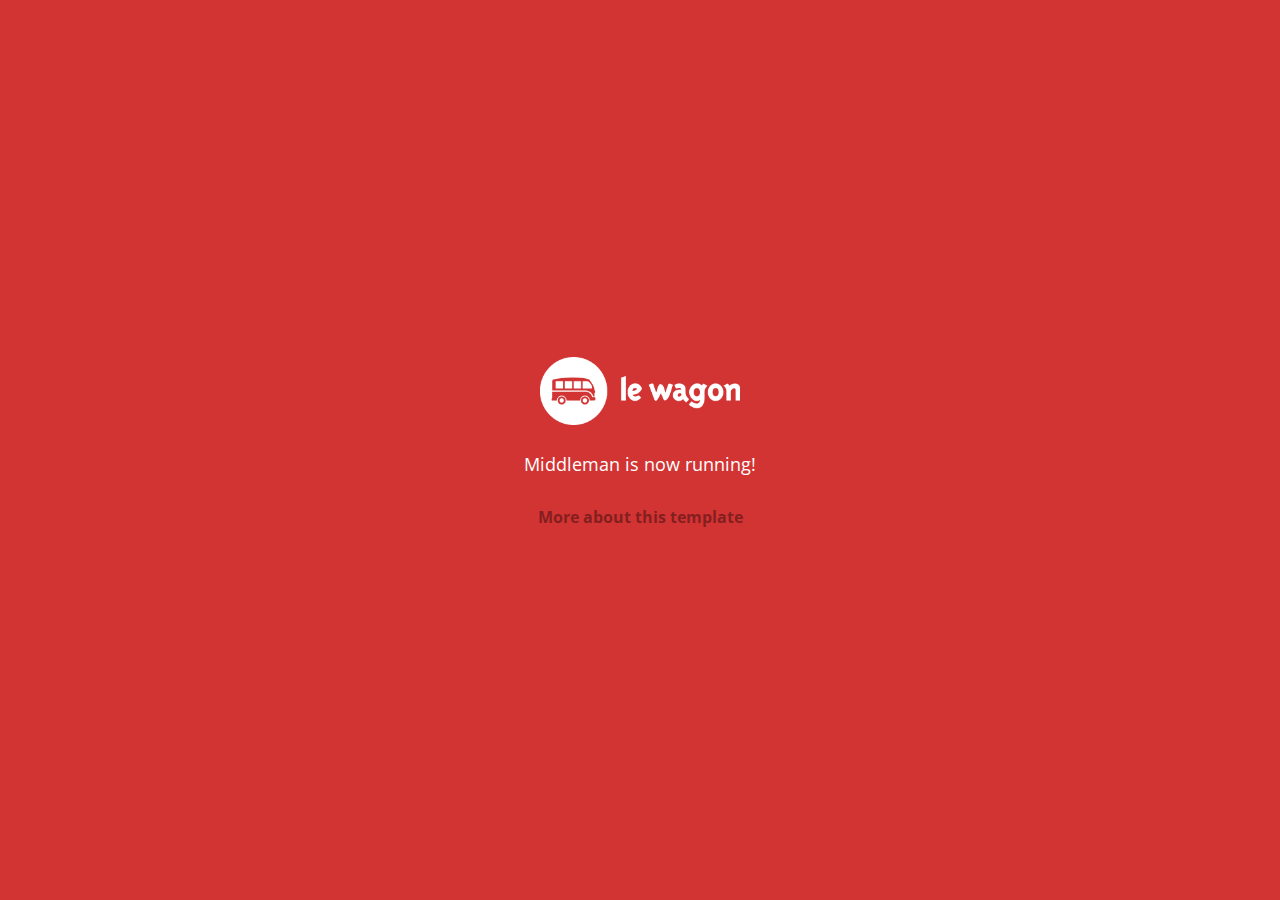
==== index.html @ cb2865b3 "Automated commit at 2018-11-05 10:02:02 UTC by middleman-deploy 2.0.0-alpha" ====
<!doctype html>
<html>
  <head>
    <meta charset="utf-8">
    <meta http-equiv="x-ua-compatible" content="ie=edge">
    <meta name="viewport"
          content="width=device-width, initial-scale=1, shrink-to-fit=no">
    <!-- Use the title from a page's frontmatter if it has one -->
    <title>Le Wagon - Middleman</title>
    <link href="stylesheets/application-d8451641.css" rel="stylesheet" />
    <script src="javascripts/application-93de88c9.js"></script>
    <link href="images/favicon-f15af148.png" rel="icon" type="image/png" />
  </head>
  <body>
    <div id="home">
  <div class="home-content">
    <img src="images/logo-acc9c0ec.png" width="200" alt="Logo" />
    <p>
      Middleman is now running!
    </p>
    <p class="about">
      <a href="about.html">More about this template</a>
    </p>
  </div>
</div>

  </body>
</html>
---- stylesheets/application-d8451641.css ----
@import url("https://fonts.googleapis.com/css?family=Open+Sans:400,300,700|Raleway:400,100,300,700,500");/*!
 * Bootstrap v3.3.7 (http://getbootstrap.com)
 * Copyright 2011-2016 Twitter, Inc.
 * Licensed under MIT (https://github.com/twbs/bootstrap/blob/master/LICENSE)
 *//*! normalize.css v3.0.3 | MIT License | github.com/necolas/normalize.css */html{font-family:sans-serif;-ms-text-size-adjust:100%;-webkit-text-size-adjust:100%}body{margin:0}article,aside,details,figcaption,figure,footer,header,hgroup,main,menu,nav,section,summary{display:block}audio,canvas,progress,video{display:inline-block;vertical-align:baseline}audio:not([controls]){display:none;height:0}[hidden],template{display:none}a{background-color:transparent}a:active,a:hover{outline:0}abbr[title]{border-bottom:1px dotted}b,strong{font-weight:bold}dfn{font-style:italic}h1{font-size:2em;margin:0.67em 0}mark{background:#ff0;color:#000}small{font-size:80%}sub,sup{font-size:75%;line-height:0;position:relative;vertical-align:baseline}sup{top:-0.5em}sub{bottom:-0.25em}img{border:0}svg:not(:root){overflow:hidden}figure{margin:1em 40px}hr{-webkit-box-sizing:content-box;box-sizing:content-box;height:0}pre{overflow:auto}code,kbd,pre,samp{font-family:monospace, monospace;font-size:1em}button,input,optgroup,select,textarea{color:inherit;font:inherit;margin:0}button{overflow:visible}button,select{text-transform:none}button,html input[type="button"],input[type="reset"],input[type="submit"]{-webkit-appearance:button;cursor:pointer}button[disabled],html input[disabled]{cursor:default}button::-moz-focus-inner,input::-moz-focus-inner{border:0;padding:0}input{line-height:normal}input[type="checkbox"],input[type="radio"]{-webkit-box-sizing:border-box;box-sizing:border-box;padding:0}input[type="number"]::-webkit-inner-spin-button,input[type="number"]::-webkit-outer-spin-button{height:auto}input[type="search"]{-webkit-appearance:textfield;-webkit-box-sizing:content-box;box-sizing:content-box}input[type="search"]::-webkit-search-cancel-button,input[type="search"]::-webkit-search-decoration{-webkit-appearance:none}fieldset{border:1px solid #c0c0c0;margin:0 2px;padding:0.35em 0.625em 0.75em}legend{border:0;padding:0}textarea{overflow:auto}optgroup{font-weight:bold}table{border-collapse:collapse;border-spacing:0}td,th{padding:0}/*! Source: https://github.com/h5bp/html5-boilerplate/blob/master/src/css/main.css */@media print{*,*:before,*:after{background:transparent !important;color:#000 !important;-webkit-box-shadow:none !important;box-shadow:none !important;text-shadow:none !important}a,a:visited{text-decoration:underline}a[href]:after{content:" (" attr(href) ")"}abbr[title]:after{content:" (" attr(title) ")"}a[href^="#"]:after,a[href^="javascript:"]:after{content:""}pre,blockquote{border:1px solid #999;page-break-inside:avoid}thead{display:table-header-group}tr,img{page-break-inside:avoid}img{max-width:100% !important}p,h2,h3{orphans:3;widows:3}h2,h3{page-break-after:avoid}.navbar{display:none}.btn>.caret,.dropup>.btn>.caret{border-top-color:#000 !important}.label{border:1px solid #000}.table{border-collapse:collapse !important}.table td,.table th{background-color:#fff !important}.table-bordered th,.table-bordered td{border:1px solid #ddd !important}}@font-face{font-family:'Glyphicons Halflings';src:url("../assets/bootstrap/glyphicons-halflings-regular-86b6f62b.eot");src:url("../assets/bootstrap/glyphicons-halflings-regular-86b6f62b.eot?#iefix") format("embedded-opentype"),url("../assets/bootstrap/glyphicons-halflings-regular-ca35b697.woff2") format("woff2"),url("../assets/bootstrap/glyphicons-halflings-regular-278e49a8.woff") format("woff"),url("../assets/bootstrap/glyphicons-halflings-regular-44bc1850.ttf") format("truetype"),url("../assets/bootstrap/glyphicons-halflings-regular-de51a849.svg#glyphicons_halflingsregular") format("svg")}.glyphicon{position:relative;top:1px;display:inline-block;font-family:'Glyphicons Halflings';font-style:normal;font-weight:normal;line-height:1;-webkit-font-smoothing:antialiased;-moz-osx-font-smoothing:grayscale}.glyphicon-asterisk:before{content:"\002a"}.glyphicon-plus:before{content:"\002b"}.glyphicon-euro:before,.glyphicon-eur:before{content:"\20ac"}.glyphicon-minus:before{content:"\2212"}.glyphicon-cloud:before{content:"\2601"}.glyphicon-envelope:before{content:"\2709"}.glyphicon-pencil:before{content:"\270f"}.glyphicon-glass:before{content:"\e001"}.glyphicon-music:before{content:"\e002"}.glyphicon-search:before{content:"\e003"}.glyphicon-heart:before{content:"\e005"}.glyphicon-star:before{content:"\e006"}.glyphicon-star-empty:before{content:"\e007"}.glyphicon-user:before{content:"\e008"}.glyphicon-film:before{content:"\e009"}.glyphicon-th-large:before{content:"\e010"}.glyphicon-th:before{content:"\e011"}.glyphicon-th-list:before{content:"\e012"}.glyphicon-ok:before{content:"\e013"}.glyphicon-remove:before{content:"\e014"}.glyphicon-zoom-in:before{content:"\e015"}.glyphicon-zoom-out:before{content:"\e016"}.glyphicon-off:before{content:"\e017"}.glyphicon-signal:before{content:"\e018"}.glyphicon-cog:before{content:"\e019"}.glyphicon-trash:before{content:"\e020"}.glyphicon-home:before{content:"\e021"}.glyphicon-file:before{content:"\e022"}.glyphicon-time:before{content:"\e023"}.glyphicon-road:before{content:"\e024"}.glyphicon-download-alt:before{content:"\e025"}.glyphicon-download:before{content:"\e026"}.glyphicon-upload:before{content:"\e027"}.glyphicon-inbox:before{content:"\e028"}.glyphicon-play-circle:before{content:"\e029"}.glyphicon-repeat:before{content:"\e030"}.glyphicon-refresh:before{content:"\e031"}.glyphicon-list-alt:before{content:"\e032"}.glyphicon-lock:before{content:"\e033"}.glyphicon-flag:before{content:"\e034"}.glyphicon-headphones:before{content:"\e035"}.glyphicon-volume-off:before{content:"\e036"}.glyphicon-volume-down:before{content:"\e037"}.glyphicon-volume-up:before{content:"\e038"}.glyphicon-qrcode:before{content:"\e039"}.glyphicon-barcode:before{content:"\e040"}.glyphicon-tag:before{content:"\e041"}.glyphicon-tags:before{content:"\e042"}.glyphicon-book:before{content:"\e043"}.glyphicon-bookmark:before{content:"\e044"}.glyphicon-print:before{content:"\e045"}.glyphicon-camera:before{content:"\e046"}.glyphicon-font:before{content:"\e047"}.glyphicon-bold:before{content:"\e048"}.glyphicon-italic:before{content:"\e049"}.glyphicon-text-height:before{content:"\e050"}.glyphicon-text-width:before{content:"\e051"}.glyphicon-align-left:before{content:"\e052"}.glyphicon-align-center:before{content:"\e053"}.glyphicon-align-right:before{content:"\e054"}.glyphicon-align-justify:before{content:"\e055"}.glyphicon-list:before{content:"\e056"}.glyphicon-indent-left:before{content:"\e057"}.glyphicon-indent-right:before{content:"\e058"}.glyphicon-facetime-video:before{content:"\e059"}.glyphicon-picture:before{content:"\e060"}.glyphicon-map-marker:before{content:"\e062"}.glyphicon-adjust:before{content:"\e063"}.glyphicon-tint:before{content:"\e064"}.glyphicon-edit:before{content:"\e065"}.glyphicon-share:before{content:"\e066"}.glyphicon-check:before{content:"\e067"}.glyphicon-move:before{content:"\e068"}.glyphicon-step-backward:before{content:"\e069"}.glyphicon-fast-backward:before{content:"\e070"}.glyphicon-backward:before{content:"\e071"}.glyphicon-play:before{content:"\e072"}.glyphicon-pause:before{content:"\e073"}.glyphicon-stop:before{content:"\e074"}.glyphicon-forward:before{content:"\e075"}.glyphicon-fast-forward:before{content:"\e076"}.glyphicon-step-forward:before{content:"\e077"}.glyphicon-eject:before{content:"\e078"}.glyphicon-chevron-left:before{content:"\e079"}.glyphicon-chevron-right:before{content:"\e080"}.glyphicon-plus-sign:before{content:"\e081"}.glyphicon-minus-sign:before{content:"\e082"}.glyphicon-remove-sign:before{content:"\e083"}.glyphicon-ok-sign:before{content:"\e084"}.glyphicon-question-sign:before{content:"\e085"}.glyphicon-info-sign:before{content:"\e086"}.glyphicon-screenshot:before{content:"\e087"}.glyphicon-remove-circle:before{content:"\e088"}.glyphicon-ok-circle:before{content:"\e089"}.glyphicon-ban-circle:before{content:"\e090"}.glyphicon-arrow-left:before{content:"\e091"}.glyphicon-arrow-right:before{content:"\e092"}.glyphicon-arrow-up:before{content:"\e093"}.glyphicon-arrow-down:before{content:"\e094"}.glyphicon-share-alt:before{content:"\e095"}.glyphicon-resize-full:before{content:"\e096"}.glyphicon-resize-small:before{content:"\e097"}.glyphicon-exclamation-sign:before{content:"\e101"}.glyphicon-gift:before{content:"\e102"}.glyphicon-leaf:before{content:"\e103"}.glyphicon-fire:before{content:"\e104"}.glyphicon-eye-open:before{content:"\e105"}.glyphicon-eye-close:before{content:"\e106"}.glyphicon-warning-sign:before{content:"\e107"}.glyphicon-plane:before{content:"\e108"}.glyphicon-calendar:before{content:"\e109"}.glyphicon-random:before{content:"\e110"}.glyphicon-comment:before{content:"\e111"}.glyphicon-magnet:before{content:"\e112"}.glyphicon-chevron-up:before{content:"\e113"}.glyphicon-chevron-down:before{content:"\e114"}.glyphicon-retweet:before{content:"\e115"}.glyphicon-shopping-cart:before{content:"\e116"}.glyphicon-folder-close:before{content:"\e117"}.glyphicon-folder-open:before{content:"\e118"}.glyphicon-resize-vertical:before{content:"\e119"}.glyphicon-resize-horizontal:before{content:"\e120"}.glyphicon-hdd:before{content:"\e121"}.glyphicon-bullhorn:before{content:"\e122"}.glyphicon-bell:before{content:"\e123"}.glyphicon-certificate:before{content:"\e124"}.glyphicon-thumbs-up:before{content:"\e125"}.glyphicon-thumbs-down:before{content:"\e126"}.glyphicon-hand-right:before{content:"\e127"}.glyphicon-hand-left:before{content:"\e128"}.glyphicon-hand-up:before{content:"\e129"}.glyphicon-hand-down:before{content:"\e130"}.glyphicon-circle-arrow-right:before{content:"\e131"}.glyphicon-circle-arrow-left:before{content:"\e132"}.glyphicon-circle-arrow-up:before{content:"\e133"}.glyphicon-circle-arrow-down:before{content:"\e134"}.glyphicon-globe:before{content:"\e135"}.glyphicon-wrench:before{content:"\e136"}.glyphicon-tasks:before{content:"\e137"}.glyphicon-filter:before{content:"\e138"}.glyphicon-briefcase:before{content:"\e139"}.glyphicon-fullscreen:before{content:"\e140"}.glyphicon-dashboard:before{content:"\e141"}.glyphicon-paperclip:before{content:"\e142"}.glyphicon-heart-empty:before{content:"\e143"}.glyphicon-link:before{content:"\e144"}.glyphicon-phone:before{content:"\e145"}.glyphicon-pushpin:before{content:"\e146"}.glyphicon-usd:before{content:"\e148"}.glyphicon-gbp:before{content:"\e149"}.glyphicon-sort:before{content:"\e150"}.glyphicon-sort-by-alphabet:before{content:"\e151"}.glyphicon-sort-by-alphabet-alt:before{content:"\e152"}.glyphicon-sort-by-order:before{content:"\e153"}.glyphicon-sort-by-order-alt:before{content:"\e154"}.glyphicon-sort-by-attributes:before{content:"\e155"}.glyphicon-sort-by-attributes-alt:before{content:"\e156"}.glyphicon-unchecked:before{content:"\e157"}.glyphicon-expand:before{content:"\e158"}.glyphicon-collapse-down:before{content:"\e159"}.glyphicon-collapse-up:before{content:"\e160"}.glyphicon-log-in:before{content:"\e161"}.glyphicon-flash:before{content:"\e162"}.glyphicon-log-out:before{content:"\e163"}.glyphicon-new-window:before{content:"\e164"}.glyphicon-record:before{content:"\e165"}.glyphicon-save:before{content:"\e166"}.glyphicon-open:before{content:"\e167"}.glyphicon-saved:before{content:"\e168"}.glyphicon-import:before{content:"\e169"}.glyphicon-export:before{content:"\e170"}.glyphicon-send:before{content:"\e171"}.glyphicon-floppy-disk:before{content:"\e172"}.glyphicon-floppy-saved:before{content:"\e173"}.glyphicon-floppy-remove:before{content:"\e174"}.glyphicon-floppy-save:before{content:"\e175"}.glyphicon-floppy-open:before{content:"\e176"}.glyphicon-credit-card:before{content:"\e177"}.glyphicon-transfer:before{content:"\e178"}.glyphicon-cutlery:before{content:"\e179"}.glyphicon-header:before{content:"\e180"}.glyphicon-compressed:before{content:"\e181"}.glyphicon-earphone:before{content:"\e182"}.glyphicon-phone-alt:before{content:"\e183"}.glyphicon-tower:before{content:"\e184"}.glyphicon-stats:before{content:"\e185"}.glyphicon-sd-video:before{content:"\e186"}.glyphicon-hd-video:before{content:"\e187"}.glyphicon-subtitles:before{content:"\e188"}.glyphicon-sound-stereo:before{content:"\e189"}.glyphicon-sound-dolby:before{content:"\e190"}.glyphicon-sound-5-1:before{content:"\e191"}.glyphicon-sound-6-1:before{content:"\e192"}.glyphicon-sound-7-1:before{content:"\e193"}.glyphicon-copyright-mark:before{content:"\e194"}.glyphicon-registration-mark:before{content:"\e195"}.glyphicon-cloud-download:before{content:"\e197"}.glyphicon-cloud-upload:before{content:"\e198"}.glyphicon-tree-conifer:before{content:"\e199"}.glyphicon-tree-deciduous:before{content:"\e200"}.glyphicon-cd:before{content:"\e201"}.glyphicon-save-file:before{content:"\e202"}.glyphicon-open-file:before{content:"\e203"}.glyphicon-level-up:before{content:"\e204"}.glyphicon-copy:before{content:"\e205"}.glyphicon-paste:before{content:"\e206"}.glyphicon-alert:before{content:"\e209"}.glyphicon-equalizer:before{content:"\e210"}.glyphicon-king:before{content:"\e211"}.glyphicon-queen:before{content:"\e212"}.glyphicon-pawn:before{content:"\e213"}.glyphicon-bishop:before{content:"\e214"}.glyphicon-knight:before{content:"\e215"}.glyphicon-baby-formula:before{content:"\e216"}.glyphicon-tent:before{content:"\26fa"}.glyphicon-blackboard:before{content:"\e218"}.glyphicon-bed:before{content:"\e219"}.glyphicon-apple:before{content:"\f8ff"}.glyphicon-erase:before{content:"\e221"}.glyphicon-hourglass:before{content:"\231b"}.glyphicon-lamp:before{content:"\e223"}.glyphicon-duplicate:before{content:"\e224"}.glyphicon-piggy-bank:before{content:"\e225"}.glyphicon-scissors:before{content:"\e226"}.glyphicon-bitcoin:before{content:"\e227"}.glyphicon-btc:before{content:"\e227"}.glyphicon-xbt:before{content:"\e227"}.glyphicon-yen:before{content:"\00a5"}.glyphicon-jpy:before{content:"\00a5"}.glyphicon-ruble:before{content:"\20bd"}.glyphicon-rub:before{content:"\20bd"}.glyphicon-scale:before{content:"\e230"}.glyphicon-ice-lolly:before{content:"\e231"}.glyphicon-ice-lolly-tasted:before{content:"\e232"}.glyphicon-education:before{content:"\e233"}.glyphicon-option-horizontal:before{content:"\e234"}.glyphicon-option-vertical:before{content:"\e235"}.glyphicon-menu-hamburger:before{content:"\e236"}.glyphicon-modal-window:before{content:"\e237"}.glyphicon-oil:before{content:"\e238"}.glyphicon-grain:before{content:"\e239"}.glyphicon-sunglasses:before{content:"\e240"}.glyphicon-text-size:before{content:"\e241"}.glyphicon-text-color:before{content:"\e242"}.glyphicon-text-background:before{content:"\e243"}.glyphicon-object-align-top:before{content:"\e244"}.glyphicon-object-align-bottom:before{content:"\e245"}.glyphicon-object-align-horizontal:before{content:"\e246"}.glyphicon-object-align-left:before{content:"\e247"}.glyphicon-object-align-vertical:before{content:"\e248"}.glyphicon-object-align-right:before{content:"\e249"}.glyphicon-triangle-right:before{content:"\e250"}.glyphicon-triangle-left:before{content:"\e251"}.glyphicon-triangle-bottom:before{content:"\e252"}.glyphicon-triangle-top:before{content:"\e253"}.glyphicon-console:before{content:"\e254"}.glyphicon-superscript:before{content:"\e255"}.glyphicon-subscript:before{content:"\e256"}.glyphicon-menu-left:before{content:"\e257"}.glyphicon-menu-right:before{content:"\e258"}.glyphicon-menu-down:before{content:"\e259"}.glyphicon-menu-up:before{content:"\e260"}*{-webkit-box-sizing:border-box;box-sizing:border-box}*:before,*:after{-webkit-box-sizing:border-box;box-sizing:border-box}html{font-size:10px;-webkit-tap-highlight-color:transparent}body{font-family:"Open Sans", "Helvetica", "sans-serif";font-size:18px;line-height:1.42857143;color:#333333;background-color:#F4F4F4}input,button,select,textarea{font-family:inherit;font-size:inherit;line-height:inherit}a{color:#469AE0;text-decoration:none}a:hover,a:focus{color:#1f74ba;text-decoration:underline}a:focus{outline:5px auto -webkit-focus-ring-color;outline-offset:-2px}figure{margin:0}img{vertical-align:middle}.img-responsive{display:block;max-width:100%;height:auto}.img-rounded{border-radius:2px}.img-thumbnail{padding:4px;line-height:1.42857143;background-color:#F4F4F4;border:1px solid #ddd;border-radius:2px;-webkit-transition:all 0.2s ease-in-out;transition:all 0.2s ease-in-out;display:inline-block;max-width:100%;height:auto}.img-circle{border-radius:50%}hr{margin-top:25px;margin-bottom:25px;border:0;border-top:1px solid #eeeeee}.sr-only{position:absolute;width:1px;height:1px;margin:-1px;padding:0;overflow:hidden;clip:rect(0, 0, 0, 0);border:0}.sr-only-focusable:active,.sr-only-focusable:focus{position:static;width:auto;height:auto;margin:0;overflow:visible;clip:auto}[role="button"]{cursor:pointer}h1,h2,h3,h4,h5,h6,.h1,.h2,.h3,.h4,.h5,.h6{font-family:"Raleway", "Helvetica", "sans-serif";font-weight:500;line-height:1.1;color:inherit}h1 small,h1 .small,h2 small,h2 .small,h3 small,h3 .small,h4 small,h4 .small,h5 small,h5 .small,h6 small,h6 .small,.h1 small,.h1 .small,.h2 small,.h2 .small,.h3 small,.h3 .small,.h4 small,.h4 .small,.h5 small,.h5 .small,.h6 small,.h6 .small{font-weight:normal;line-height:1;color:#777777}h1,.h1,h2,.h2,h3,.h3{margin-top:25px;margin-bottom:12.5px}h1 small,h1 .small,.h1 small,.h1 .small,h2 small,h2 .small,.h2 small,.h2 .small,h3 small,h3 .small,.h3 small,.h3 .small{font-size:65%}h4,.h4,h5,.h5,h6,.h6{margin-top:12.5px;margin-bottom:12.5px}h4 small,h4 .small,.h4 small,.h4 .small,h5 small,h5 .small,.h5 small,.h5 .small,h6 small,h6 .small,.h6 small,.h6 .small{font-size:75%}h1,.h1{font-size:46px}h2,.h2{font-size:38px}h3,.h3{font-size:31px}h4,.h4{font-size:23px}h5,.h5{font-size:18px}h6,.h6{font-size:16px}p{margin:0 0 12.5px}.lead{margin-bottom:25px;font-size:20px;font-weight:300;line-height:1.4}@media (min-width: 768px){.lead{font-size:27px}}small,.small{font-size:88%}mark,.mark{background-color:#fcf8e3;padding:.2em}.text-left{text-align:left}.text-right{text-align:right}.text-center{text-align:center}.text-justify{text-align:justify}.text-nowrap{white-space:nowrap}.text-lowercase{text-transform:lowercase}.text-uppercase,.initialism{text-transform:uppercase}.text-capitalize{text-transform:capitalize}.text-muted{color:#777777}.text-primary{color:#469AE0}a.text-primary:hover,a.text-primary:focus{color:#2381d0}.text-success{color:#3c763d}a.text-success:hover,a.text-success:focus{color:#2b542c}.text-info{color:#31708f}a.text-info:hover,a.text-info:focus{color:#245269}.text-warning{color:#8a6d3b}a.text-warning:hover,a.text-warning:focus{color:#66512c}.text-danger{color:#a94442}a.text-danger:hover,a.text-danger:focus{color:#843534}.bg-primary{color:#fff}.bg-primary{background-color:#469AE0}a.bg-primary:hover,a.bg-primary:focus{background-color:#2381d0}.bg-success{background-color:#dff0d8}a.bg-success:hover,a.bg-success:focus{background-color:#c1e2b3}.bg-info{background-color:#d9edf7}a.bg-info:hover,a.bg-info:focus{background-color:#afd9ee}.bg-warning{background-color:#fcf8e3}a.bg-warning:hover,a.bg-warning:focus{background-color:#f7ecb5}.bg-danger{background-color:#f2dede}a.bg-danger:hover,a.bg-danger:focus{background-color:#e4b9b9}.page-header{padding-bottom:11.5px;margin:50px 0 25px;border-bottom:1px solid #eeeeee}ul,ol{margin-top:0;margin-bottom:12.5px}ul ul,ul ol,ol ul,ol ol{margin-bottom:0}.list-unstyled{padding-left:0;list-style:none}.list-inline{padding-left:0;list-style:none;margin-left:-5px}.list-inline>li{display:inline-block;padding-left:5px;padding-right:5px}dl{margin-top:0;margin-bottom:25px}dt,dd{line-height:1.42857143}dt{font-weight:bold}dd{margin-left:0}.dl-horizontal dd:before,.dl-horizontal dd:after{content:" ";display:table}.dl-horizontal dd:after{clear:both}@media (min-width: 768px){.dl-horizontal dt{float:left;width:160px;clear:left;text-align:right;overflow:hidden;text-overflow:ellipsis;white-space:nowrap}.dl-horizontal dd{margin-left:180px}}abbr[title],abbr[data-original-title]{cursor:help;border-bottom:1px dotted #777777}.initialism{font-size:90%}blockquote{padding:12.5px 25px;margin:0 0 25px;font-size:22.5px;border-left:5px solid #eeeeee}blockquote p:last-child,blockquote ul:last-child,blockquote ol:last-child{margin-bottom:0}blockquote footer,blockquote small,blockquote .small{display:block;font-size:80%;line-height:1.42857143;color:#777777}blockquote footer:before,blockquote small:before,blockquote .small:before{content:'\2014 \00A0'}.blockquote-reverse,blockquote.pull-right{padding-right:15px;padding-left:0;border-right:5px solid #eeeeee;border-left:0;text-align:right}.blockquote-reverse footer:before,.blockquote-reverse small:before,.blockquote-reverse .small:before,blockquote.pull-right footer:before,blockquote.pull-right small:before,blockquote.pull-right .small:before{content:''}.blockquote-reverse footer:after,.blockquote-reverse small:after,.blockquote-reverse .small:after,blockquote.pull-right footer:after,blockquote.pull-right small:after,blockquote.pull-right .small:after{content:'\00A0 \2014'}address{margin-bottom:25px;font-style:normal;line-height:1.42857143}code,kbd,pre,samp{font-family:Menlo, Monaco, Consolas, "Courier New", monospace}code{padding:2px 4px;font-size:90%;color:#c7254e;background-color:#f9f2f4;border-radius:2px}kbd{padding:2px 4px;font-size:90%;color:#fff;background-color:#333;border-radius:2px;-webkit-box-shadow:inset 0 -1px 0 rgba(0,0,0,0.25);box-shadow:inset 0 -1px 0 rgba(0,0,0,0.25)}kbd kbd{padding:0;font-size:100%;font-weight:bold;-webkit-box-shadow:none;box-shadow:none}pre{display:block;padding:12px;margin:0 0 12.5px;font-size:17px;line-height:1.42857143;word-break:break-all;word-wrap:break-word;color:#333333;background-color:#f5f5f5;border:1px solid #ccc;border-radius:2px}pre code{padding:0;font-size:inherit;color:inherit;white-space:pre-wrap;background-color:transparent;border-radius:0}.pre-scrollable{max-height:340px;overflow-y:scroll}.container{margin-right:auto;margin-left:auto;padding-left:15px;padding-right:15px}.container:before,.container:after{content:" ";display:table}.container:after{clear:both}@media (min-width: 768px){.container{width:750px}}@media (min-width: 992px){.container{width:970px}}@media (min-width: 1200px){.container{width:1170px}}.container-fluid{margin-right:auto;margin-left:auto;padding-left:15px;padding-right:15px}.container-fluid:before,.container-fluid:after{content:" ";display:table}.container-fluid:after{clear:both}.row{margin-left:-15px;margin-right:-15px}.row:before,.row:after{content:" ";display:table}.row:after{clear:both}.col-xs-1,.col-sm-1,.col-md-1,.col-lg-1,.col-xs-2,.col-sm-2,.col-md-2,.col-lg-2,.col-xs-3,.col-sm-3,.col-md-3,.col-lg-3,.col-xs-4,.col-sm-4,.col-md-4,.col-lg-4,.col-xs-5,.col-sm-5,.col-md-5,.col-lg-5,.col-xs-6,.col-sm-6,.col-md-6,.col-lg-6,.col-xs-7,.col-sm-7,.col-md-7,.col-lg-7,.col-xs-8,.col-sm-8,.col-md-8,.col-lg-8,.col-xs-9,.col-sm-9,.col-md-9,.col-lg-9,.col-xs-10,.col-sm-10,.col-md-10,.col-lg-10,.col-xs-11,.col-sm-11,.col-md-11,.col-lg-11,.col-xs-12,.col-sm-12,.col-md-12,.col-lg-12{position:relative;min-height:1px;padding-left:15px;padding-right:15px}.col-xs-1,.col-xs-2,.col-xs-3,.col-xs-4,.col-xs-5,.col-xs-6,.col-xs-7,.col-xs-8,.col-xs-9,.col-xs-10,.col-xs-11,.col-xs-12{float:left}.col-xs-1{width:8.33333333%}.col-xs-2{width:16.66666667%}.col-xs-3{width:25%}.col-xs-4{width:33.33333333%}.col-xs-5{width:41.66666667%}.col-xs-6{width:50%}.col-xs-7{width:58.33333333%}.col-xs-8{width:66.66666667%}.col-xs-9{width:75%}.col-xs-10{width:83.33333333%}.col-xs-11{width:91.66666667%}.col-xs-12{width:100%}.col-xs-pull-0{right:auto}.col-xs-pull-1{right:8.33333333%}.col-xs-pull-2{right:16.66666667%}.col-xs-pull-3{right:25%}.col-xs-pull-4{right:33.33333333%}.col-xs-pull-5{right:41.66666667%}.col-xs-pull-6{right:50%}.col-xs-pull-7{right:58.33333333%}.col-xs-pull-8{right:66.66666667%}.col-xs-pull-9{right:75%}.col-xs-pull-10{right:83.33333333%}.col-xs-pull-11{right:91.66666667%}.col-xs-pull-12{right:100%}.col-xs-push-0{left:auto}.col-xs-push-1{left:8.33333333%}.col-xs-push-2{left:16.66666667%}.col-xs-push-3{left:25%}.col-xs-push-4{left:33.33333333%}.col-xs-push-5{left:41.66666667%}.col-xs-push-6{left:50%}.col-xs-push-7{left:58.33333333%}.col-xs-push-8{left:66.66666667%}.col-xs-push-9{left:75%}.col-xs-push-10{left:83.33333333%}.col-xs-push-11{left:91.66666667%}.col-xs-push-12{left:100%}.col-xs-offset-0{margin-left:0%}.col-xs-offset-1{margin-left:8.33333333%}.col-xs-offset-2{margin-left:16.66666667%}.col-xs-offset-3{margin-left:25%}.col-xs-offset-4{margin-left:33.33333333%}.col-xs-offset-5{margin-left:41.66666667%}.col-xs-offset-6{margin-left:50%}.col-xs-offset-7{margin-left:58.33333333%}.col-xs-offset-8{margin-left:66.66666667%}.col-xs-offset-9{margin-left:75%}.col-xs-offset-10{margin-left:83.33333333%}.col-xs-offset-11{margin-left:91.66666667%}.col-xs-offset-12{margin-left:100%}@media (min-width: 768px){.col-sm-1,.col-sm-2,.col-sm-3,.col-sm-4,.col-sm-5,.col-sm-6,.col-sm-7,.col-sm-8,.col-sm-9,.col-sm-10,.col-sm-11,.col-sm-12{float:left}.col-sm-1{width:8.33333333%}.col-sm-2{width:16.66666667%}.col-sm-3{width:25%}.col-sm-4{width:33.33333333%}.col-sm-5{width:41.66666667%}.col-sm-6{width:50%}.col-sm-7{width:58.33333333%}.col-sm-8{width:66.66666667%}.col-sm-9{width:75%}.col-sm-10{width:83.33333333%}.col-sm-11{width:91.66666667%}.col-sm-12{width:100%}.col-sm-pull-0{right:auto}.col-sm-pull-1{right:8.33333333%}.col-sm-pull-2{right:16.66666667%}.col-sm-pull-3{right:25%}.col-sm-pull-4{right:33.33333333%}.col-sm-pull-5{right:41.66666667%}.col-sm-pull-6{right:50%}.col-sm-pull-7{right:58.33333333%}.col-sm-pull-8{right:66.66666667%}.col-sm-pull-9{right:75%}.col-sm-pull-10{right:83.33333333%}.col-sm-pull-11{right:91.66666667%}.col-sm-pull-12{right:100%}.col-sm-push-0{left:auto}.col-sm-push-1{left:8.33333333%}.col-sm-push-2{left:16.66666667%}.col-sm-push-3{left:25%}.col-sm-push-4{left:33.33333333%}.col-sm-push-5{left:41.66666667%}.col-sm-push-6{left:50%}.col-sm-push-7{left:58.33333333%}.col-sm-push-8{left:66.66666667%}.col-sm-push-9{left:75%}.col-sm-push-10{left:83.33333333%}.col-sm-push-11{left:91.66666667%}.col-sm-push-12{left:100%}.col-sm-offset-0{margin-left:0%}.col-sm-offset-1{margin-left:8.33333333%}.col-sm-offset-2{margin-left:16.66666667%}.col-sm-offset-3{margin-left:25%}.col-sm-offset-4{margin-left:33.33333333%}.col-sm-offset-5{margin-left:41.66666667%}.col-sm-offset-6{margin-left:50%}.col-sm-offset-7{margin-left:58.33333333%}.col-sm-offset-8{margin-left:66.66666667%}.col-sm-offset-9{margin-left:75%}.col-sm-offset-10{margin-left:83.33333333%}.col-sm-offset-11{margin-left:91.66666667%}.col-sm-offset-12{margin-left:100%}}@media (min-width: 992px){.col-md-1,.col-md-2,.col-md-3,.col-md-4,.col-md-5,.col-md-6,.col-md-7,.col-md-8,.col-md-9,.col-md-10,.col-md-11,.col-md-12{float:left}.col-md-1{width:8.33333333%}.col-md-2{width:16.66666667%}.col-md-3{width:25%}.col-md-4{width:33.33333333%}.col-md-5{width:41.66666667%}.col-md-6{width:50%}.col-md-7{width:58.33333333%}.col-md-8{width:66.66666667%}.col-md-9{width:75%}.col-md-10{width:83.33333333%}.col-md-11{width:91.66666667%}.col-md-12{width:100%}.col-md-pull-0{right:auto}.col-md-pull-1{right:8.33333333%}.col-md-pull-2{right:16.66666667%}.col-md-pull-3{right:25%}.col-md-pull-4{right:33.33333333%}.col-md-pull-5{right:41.66666667%}.col-md-pull-6{right:50%}.col-md-pull-7{right:58.33333333%}.col-md-pull-8{right:66.66666667%}.col-md-pull-9{right:75%}.col-md-pull-10{right:83.33333333%}.col-md-pull-11{right:91.66666667%}.col-md-pull-12{right:100%}.col-md-push-0{left:auto}.col-md-push-1{left:8.33333333%}.col-md-push-2{left:16.66666667%}.col-md-push-3{left:25%}.col-md-push-4{left:33.33333333%}.col-md-push-5{left:41.66666667%}.col-md-push-6{left:50%}.col-md-push-7{left:58.33333333%}.col-md-push-8{left:66.66666667%}.col-md-push-9{left:75%}.col-md-push-10{left:83.33333333%}.col-md-push-11{left:91.66666667%}.col-md-push-12{left:100%}.col-md-offset-0{margin-left:0%}.col-md-offset-1{margin-left:8.33333333%}.col-md-offset-2{margin-left:16.66666667%}.col-md-offset-3{margin-left:25%}.col-md-offset-4{margin-left:33.33333333%}.col-md-offset-5{margin-left:41.66666667%}.col-md-offset-6{margin-left:50%}.col-md-offset-7{margin-left:58.33333333%}.col-md-offset-8{margin-left:66.66666667%}.col-md-offset-9{margin-left:75%}.col-md-offset-10{margin-left:83.33333333%}.col-md-offset-11{margin-left:91.66666667%}.col-md-offset-12{margin-left:100%}}@media (min-width: 1200px){.col-lg-1,.col-lg-2,.col-lg-3,.col-lg-4,.col-lg-5,.col-lg-6,.col-lg-7,.col-lg-8,.col-lg-9,.col-lg-10,.col-lg-11,.col-lg-12{float:left}.col-lg-1{width:8.33333333%}.col-lg-2{width:16.66666667%}.col-lg-3{width:25%}.col-lg-4{width:33.33333333%}.col-lg-5{width:41.66666667%}.col-lg-6{width:50%}.col-lg-7{width:58.33333333%}.col-lg-8{width:66.66666667%}.col-lg-9{width:75%}.col-lg-10{width:83.33333333%}.col-lg-11{width:91.66666667%}.col-lg-12{width:100%}.col-lg-pull-0{right:auto}.col-lg-pull-1{right:8.33333333%}.col-lg-pull-2{right:16.66666667%}.col-lg-pull-3{right:25%}.col-lg-pull-4{right:33.33333333%}.col-lg-pull-5{right:41.66666667%}.col-lg-pull-6{right:50%}.col-lg-pull-7{right:58.33333333%}.col-lg-pull-8{right:66.66666667%}.col-lg-pull-9{right:75%}.col-lg-pull-10{right:83.33333333%}.col-lg-pull-11{right:91.66666667%}.col-lg-pull-12{right:100%}.col-lg-push-0{left:auto}.col-lg-push-1{left:8.33333333%}.col-lg-push-2{left:16.66666667%}.col-lg-push-3{left:25%}.col-lg-push-4{left:33.33333333%}.col-lg-push-5{left:41.66666667%}.col-lg-push-6{left:50%}.col-lg-push-7{left:58.33333333%}.col-lg-push-8{left:66.66666667%}.col-lg-push-9{left:75%}.col-lg-push-10{left:83.33333333%}.col-lg-push-11{left:91.66666667%}.col-lg-push-12{left:100%}.col-lg-offset-0{margin-left:0%}.col-lg-offset-1{margin-left:8.33333333%}.col-lg-offset-2{margin-left:16.66666667%}.col-lg-offset-3{margin-left:25%}.col-lg-offset-4{margin-left:33.33333333%}.col-lg-offset-5{margin-left:41.66666667%}.col-lg-offset-6{margin-left:50%}.col-lg-offset-7{margin-left:58.33333333%}.col-lg-offset-8{margin-left:66.66666667%}.col-lg-offset-9{margin-left:75%}.col-lg-offset-10{margin-left:83.33333333%}.col-lg-offset-11{margin-left:91.66666667%}.col-lg-offset-12{margin-left:100%}}table{background-color:transparent}caption{padding-top:8px;padding-bottom:8px;color:#777777;text-align:left}th{text-align:left}.table{width:100%;max-width:100%;margin-bottom:25px}.table>thead>tr>th,.table>thead>tr>td,.table>tbody>tr>th,.table>tbody>tr>td,.table>tfoot>tr>th,.table>tfoot>tr>td{padding:8px;line-height:1.42857143;vertical-align:top;border-top:1px solid #ddd}.table>thead>tr>th{vertical-align:bottom;border-bottom:2px solid #ddd}.table>caption+thead>tr:first-child>th,.table>caption+thead>tr:first-child>td,.table>colgroup+thead>tr:first-child>th,.table>colgroup+thead>tr:first-child>td,.table>thead:first-child>tr:first-child>th,.table>thead:first-child>tr:first-child>td{border-top:0}.table>tbody+tbody{border-top:2px solid #ddd}.table .table{background-color:#F4F4F4}.table-condensed>thead>tr>th,.table-condensed>thead>tr>td,.table-condensed>tbody>tr>th,.table-condensed>tbody>tr>td,.table-condensed>tfoot>tr>th,.table-condensed>tfoot>tr>td{padding:5px}.table-bordered{border:1px solid #ddd}.table-bordered>thead>tr>th,.table-bordered>thead>tr>td,.table-bordered>tbody>tr>th,.table-bordered>tbody>tr>td,.table-bordered>tfoot>tr>th,.table-bordered>tfoot>tr>td{border:1px solid #ddd}.table-bordered>thead>tr>th,.table-bordered>thead>tr>td{border-bottom-width:2px}.table-striped>tbody>tr:nth-of-type(odd){background-color:#f9f9f9}.table-hover>tbody>tr:hover{background-color:#f5f5f5}table col[class*="col-"]{position:static;float:none;display:table-column}table td[class*="col-"],table th[class*="col-"]{position:static;float:none;display:table-cell}.table>thead>tr>td.active,.table>thead>tr>th.active,.table>thead>tr.active>td,.table>thead>tr.active>th,.table>tbody>tr>td.active,.table>tbody>tr>th.active,.table>tbody>tr.active>td,.table>tbody>tr.active>th,.table>tfoot>tr>td.active,.table>tfoot>tr>th.active,.table>tfoot>tr.active>td,.table>tfoot>tr.active>th{background-color:#f5f5f5}.table-hover>tbody>tr>td.active:hover,.table-hover>tbody>tr>th.active:hover,.table-hover>tbody>tr.active:hover>td,.table-hover>tbody>tr:hover>.active,.table-hover>tbody>tr.active:hover>th{background-color:#e8e8e8}.table>thead>tr>td.success,.table>thead>tr>th.success,.table>thead>tr.success>td,.table>thead>tr.success>th,.table>tbody>tr>td.success,.table>tbody>tr>th.success,.table>tbody>tr.success>td,.table>tbody>tr.success>th,.table>tfoot>tr>td.success,.table>tfoot>tr>th.success,.table>tfoot>tr.success>td,.table>tfoot>tr.success>th{background-color:#dff0d8}.table-hover>tbody>tr>td.success:hover,.table-hover>tbody>tr>th.success:hover,.table-hover>tbody>tr.success:hover>td,.table-hover>tbody>tr:hover>.success,.table-hover>tbody>tr.success:hover>th{background-color:#d0e9c6}.table>thead>tr>td.info,.table>thead>tr>th.info,.table>thead>tr.info>td,.table>thead>tr.info>th,.table>tbody>tr>td.info,.table>tbody>tr>th.info,.table>tbody>tr.info>td,.table>tbody>tr.info>th,.table>tfoot>tr>td.info,.table>tfoot>tr>th.info,.table>tfoot>tr.info>td,.table>tfoot>tr.info>th{background-color:#d9edf7}.table-hover>tbody>tr>td.info:hover,.table-hover>tbody>tr>th.info:hover,.table-hover>tbody>tr.info:hover>td,.table-hover>tbody>tr:hover>.info,.table-hover>tbody>tr.info:hover>th{background-color:#c4e3f3}.table>thead>tr>td.warning,.table>thead>tr>th.warning,.table>thead>tr.warning>td,.table>thead>tr.warning>th,.table>tbody>tr>td.warning,.table>tbody>tr>th.warning,.table>tbody>tr.warning>td,.table>tbody>tr.warning>th,.table>tfoot>tr>td.warning,.table>tfoot>tr>th.warning,.table>tfoot>tr.warning>td,.table>tfoot>tr.warning>th{background-color:#fcf8e3}.table-hover>tbody>tr>td.warning:hover,.table-hover>tbody>tr>th.warning:hover,.table-hover>tbody>tr.warning:hover>td,.table-hover>tbody>tr:hover>.warning,.table-hover>tbody>tr.warning:hover>th{background-color:#faf2cc}.table>thead>tr>td.danger,.table>thead>tr>th.danger,.table>thead>tr.danger>td,.table>thead>tr.danger>th,.table>tbody>tr>td.danger,.table>tbody>tr>th.danger,.table>tbody>tr.danger>td,.table>tbody>tr.danger>th,.table>tfoot>tr>td.danger,.table>tfoot>tr>th.danger,.table>tfoot>tr.danger>td,.table>tfoot>tr.danger>th{background-color:#f2dede}.table-hover>tbody>tr>td.danger:hover,.table-hover>tbody>tr>th.danger:hover,.table-hover>tbody>tr.danger:hover>td,.table-hover>tbody>tr:hover>.danger,.table-hover>tbody>tr.danger:hover>th{background-color:#ebcccc}.table-responsive{overflow-x:auto;min-height:0.01%}@media screen and (max-width: 767px){.table-responsive{width:100%;margin-bottom:18.75px;overflow-y:hidden;-ms-overflow-style:-ms-autohiding-scrollbar;border:1px solid #ddd}.table-responsive>.table{margin-bottom:0}.table-responsive>.table>thead>tr>th,.table-responsive>.table>thead>tr>td,.table-responsive>.table>tbody>tr>th,.table-responsive>.table>tbody>tr>td,.table-responsive>.table>tfoot>tr>th,.table-responsive>.table>tfoot>tr>td{white-space:nowrap}.table-responsive>.table-bordered{border:0}.table-responsive>.table-bordered>thead>tr>th:first-child,.table-responsive>.table-bordered>thead>tr>td:first-child,.table-responsive>.table-bordered>tbody>tr>th:first-child,.table-responsive>.table-bordered>tbody>tr>td:first-child,.table-responsive>.table-bordered>tfoot>tr>th:first-child,.table-responsive>.table-bordered>tfoot>tr>td:first-child{border-left:0}.table-responsive>.table-bordered>thead>tr>th:last-child,.table-responsive>.table-bordered>thead>tr>td:last-child,.table-responsive>.table-bordered>tbody>tr>th:last-child,.table-responsive>.table-bordered>tbody>tr>td:last-child,.table-responsive>.table-bordered>tfoot>tr>th:last-child,.table-responsive>.table-bordered>tfoot>tr>td:last-child{border-right:0}.table-responsive>.table-bordered>tbody>tr:last-child>th,.table-responsive>.table-bordered>tbody>tr:last-child>td,.table-responsive>.table-bordered>tfoot>tr:last-child>th,.table-responsive>.table-bordered>tfoot>tr:last-child>td{border-bottom:0}}fieldset{padding:0;margin:0;border:0;min-width:0}legend{display:block;width:100%;padding:0;margin-bottom:25px;font-size:27px;line-height:inherit;color:#333333;border:0;border-bottom:1px solid #e5e5e5}label{display:inline-block;max-width:100%;margin-bottom:5px;font-weight:bold}input[type="search"]{-webkit-box-sizing:border-box;box-sizing:border-box}input[type="radio"],input[type="checkbox"]{margin:4px 0 0;margin-top:1px \9;line-height:normal}input[type="file"]{display:block}input[type="range"]{display:block;width:100%}select[multiple],select[size]{height:auto}input[type="file"]:focus,input[type="radio"]:focus,input[type="checkbox"]:focus{outline:5px auto -webkit-focus-ring-color;outline-offset:-2px}output{display:block;padding-top:7px;font-size:18px;line-height:1.42857143;color:#000000}.form-control{display:block;width:100%;height:39px;padding:6px 12px;font-size:18px;line-height:1.42857143;color:#000000;background-color:#fff;background-image:none;border:1px solid #ccc;border-radius:2px;-webkit-box-shadow:inset 0 1px 1px rgba(0,0,0,0.075);box-shadow:inset 0 1px 1px rgba(0,0,0,0.075);-webkit-transition:border-color ease-in-out 0.15s, box-shadow ease-in-out 0.15s;-webkit-transition:border-color ease-in-out 0.15s, -webkit-box-shadow ease-in-out 0.15s;transition:border-color ease-in-out 0.15s, -webkit-box-shadow ease-in-out 0.15s;transition:border-color ease-in-out 0.15s, box-shadow ease-in-out 0.15s;transition:border-color ease-in-out 0.15s, box-shadow ease-in-out 0.15s, -webkit-box-shadow ease-in-out 0.15s}.form-control:focus{border-color:#66afe9;outline:0;-webkit-box-shadow:inset 0 1px 1px rgba(0,0,0,0.075),0 0 8px rgba(102,175,233,0.6);box-shadow:inset 0 1px 1px rgba(0,0,0,0.075),0 0 8px rgba(102,175,233,0.6)}.form-control::-moz-placeholder{color:#999;opacity:1}.form-control:-ms-input-placeholder{color:#999}.form-control::-webkit-input-placeholder{color:#999}.form-control::-ms-expand{border:0;background-color:transparent}.form-control[disabled],.form-control[readonly],fieldset[disabled] .form-control{background-color:#eeeeee;opacity:1}.form-control[disabled],fieldset[disabled] .form-control{cursor:not-allowed}textarea.form-control{height:auto}input[type="search"]{-webkit-appearance:none}@media screen and (-webkit-min-device-pixel-ratio: 0){input[type="date"].form-control,input[type="time"].form-control,input[type="datetime-local"].form-control,input[type="month"].form-control{line-height:39px}input[type="date"].input-sm,.input-group-sm>input[type="date"].form-control,.input-group-sm>input[type="date"].input-group-addon,.input-group-sm>.input-group-btn>input[type="date"].btn,.input-group-sm input[type="date"],input[type="time"].input-sm,.input-group-sm>input[type="time"].form-control,.input-group-sm>input[type="time"].input-group-addon,.input-group-sm>.input-group-btn>input[type="time"].btn,.input-group-sm input[type="time"],input[type="datetime-local"].input-sm,.input-group-sm>input[type="datetime-local"].form-control,.input-group-sm>input[type="datetime-local"].input-group-addon,.input-group-sm>.input-group-btn>input[type="datetime-local"].btn,.input-group-sm input[type="datetime-local"],input[type="month"].input-sm,.input-group-sm>input[type="month"].form-control,.input-group-sm>input[type="month"].input-group-addon,.input-group-sm>.input-group-btn>input[type="month"].btn,.input-group-sm input[type="month"]{line-height:36px}input[type="date"].input-lg,.input-group-lg>input[type="date"].form-control,.input-group-lg>input[type="date"].input-group-addon,.input-group-lg>.input-group-btn>input[type="date"].btn,.input-group-lg input[type="date"],input[type="time"].input-lg,.input-group-lg>input[type="time"].form-control,.input-group-lg>input[type="time"].input-group-addon,.input-group-lg>.input-group-btn>input[type="time"].btn,.input-group-lg input[type="time"],input[type="datetime-local"].input-lg,.input-group-lg>input[type="datetime-local"].form-control,.input-group-lg>input[type="datetime-local"].input-group-addon,.input-group-lg>.input-group-btn>input[type="datetime-local"].btn,.input-group-lg input[type="datetime-local"],input[type="month"].input-lg,.input-group-lg>input[type="month"].form-control,.input-group-lg>input[type="month"].input-group-addon,.input-group-lg>.input-group-btn>input[type="month"].btn,.input-group-lg input[type="month"]{line-height:53px}}.form-group{margin-bottom:15px}.radio,.checkbox{position:relative;display:block;margin-top:10px;margin-bottom:10px}.radio label,.checkbox label{min-height:25px;padding-left:20px;margin-bottom:0;font-weight:normal;cursor:pointer}.radio input[type="radio"],.radio-inline input[type="radio"],.checkbox input[type="checkbox"],.checkbox-inline input[type="checkbox"]{position:absolute;margin-left:-20px;margin-top:4px \9}.radio+.radio,.checkbox+.checkbox{margin-top:-5px}.radio-inline,.checkbox-inline{position:relative;display:inline-block;padding-left:20px;margin-bottom:0;vertical-align:middle;font-weight:normal;cursor:pointer}.radio-inline+.radio-inline,.checkbox-inline+.checkbox-inline{margin-top:0;margin-left:10px}input[type="radio"][disabled],input[type="radio"].disabled,fieldset[disabled] input[type="radio"],input[type="checkbox"][disabled],input[type="checkbox"].disabled,fieldset[disabled] input[type="checkbox"]{cursor:not-allowed}.radio-inline.disabled,fieldset[disabled] .radio-inline,.checkbox-inline.disabled,fieldset[disabled] .checkbox-inline{cursor:not-allowed}.radio.disabled label,fieldset[disabled] .radio label,.checkbox.disabled label,fieldset[disabled] .checkbox label{cursor:not-allowed}.form-control-static{padding-top:7px;padding-bottom:7px;margin-bottom:0;min-height:43px}.form-control-static.input-lg,.input-group-lg>.form-control-static.form-control,.input-group-lg>.form-control-static.input-group-addon,.input-group-lg>.input-group-btn>.form-control-static.btn,.form-control-static.input-sm,.input-group-sm>.form-control-static.form-control,.input-group-sm>.form-control-static.input-group-addon,.input-group-sm>.input-group-btn>.form-control-static.btn{padding-left:0;padding-right:0}.input-sm,.input-group-sm>.form-control,.input-group-sm>.input-group-addon,.input-group-sm>.input-group-btn>.btn{height:36px;padding:5px 10px;font-size:16px;line-height:1.5;border-radius:2px}select.input-sm,.input-group-sm>select.form-control,.input-group-sm>select.input-group-addon,.input-group-sm>.input-group-btn>select.btn{height:36px;line-height:36px}textarea.input-sm,.input-group-sm>textarea.form-control,.input-group-sm>textarea.input-group-addon,.input-group-sm>.input-group-btn>textarea.btn,select[multiple].input-sm,.input-group-sm>select[multiple].form-control,.input-group-sm>select[multiple].input-group-addon,.input-group-sm>.input-group-btn>select[multiple].btn{height:auto}.form-group-sm .form-control{height:36px;padding:5px 10px;font-size:16px;line-height:1.5;border-radius:2px}.form-group-sm select.form-control{height:36px;line-height:36px}.form-group-sm textarea.form-control,.form-group-sm select[multiple].form-control{height:auto}.form-group-sm .form-control-static{height:36px;min-height:41px;padding:6px 10px;font-size:16px;line-height:1.5}.input-lg,.input-group-lg>.form-control,.input-group-lg>.input-group-addon,.input-group-lg>.input-group-btn>.btn{height:53px;padding:10px 16px;font-size:23px;line-height:1.3333333;border-radius:2px}select.input-lg,.input-group-lg>select.form-control,.input-group-lg>select.input-group-addon,.input-group-lg>.input-group-btn>select.btn{height:53px;line-height:53px}textarea.input-lg,.input-group-lg>textarea.form-control,.input-group-lg>textarea.input-group-addon,.input-group-lg>.input-group-btn>textarea.btn,select[multiple].input-lg,.input-group-lg>select[multiple].form-control,.input-group-lg>select[multiple].input-group-addon,.input-group-lg>.input-group-btn>select[multiple].btn{height:auto}.form-group-lg .form-control{height:53px;padding:10px 16px;font-size:23px;line-height:1.3333333;border-radius:2px}.form-group-lg select.form-control{height:53px;line-height:53px}.form-group-lg textarea.form-control,.form-group-lg select[multiple].form-control{height:auto}.form-group-lg .form-control-static{height:53px;min-height:48px;padding:11px 16px;font-size:23px;line-height:1.3333333}.has-feedback{position:relative}.has-feedback .form-control{padding-right:48.75px}.form-control-feedback{position:absolute;top:0;right:0;z-index:2;display:block;width:39px;height:39px;line-height:39px;text-align:center;pointer-events:none}.input-lg+.form-control-feedback,.input-group-lg>.form-control+.form-control-feedback,.input-group-lg>.input-group-addon+.form-control-feedback,.input-group-lg>.input-group-btn>.btn+.form-control-feedback,.input-group-lg+.form-control-feedback,.form-group-lg .form-control+.form-control-feedback{width:53px;height:53px;line-height:53px}.input-sm+.form-control-feedback,.input-group-sm>.form-control+.form-control-feedback,.input-group-sm>.input-group-addon+.form-control-feedback,.input-group-sm>.input-group-btn>.btn+.form-control-feedback,.input-group-sm+.form-control-feedback,.form-group-sm .form-control+.form-control-feedback{width:36px;height:36px;line-height:36px}.has-success .help-block,.has-success .control-label,.has-success .radio,.has-success .checkbox,.has-success .radio-inline,.has-success .checkbox-inline,.has-success.radio label,.has-success.checkbox label,.has-success.radio-inline label,.has-success.checkbox-inline label{color:#3c763d}.has-success .form-control{border-color:#3c763d;-webkit-box-shadow:inset 0 1px 1px rgba(0,0,0,0.075);box-shadow:inset 0 1px 1px rgba(0,0,0,0.075)}.has-success .form-control:focus{border-color:#2b542c;-webkit-box-shadow:inset 0 1px 1px rgba(0,0,0,0.075),0 0 6px #67b168;box-shadow:inset 0 1px 1px rgba(0,0,0,0.075),0 0 6px #67b168}.has-success .input-group-addon{color:#3c763d;border-color:#3c763d;background-color:#dff0d8}.has-success .form-control-feedback{color:#3c763d}.has-warning .help-block,.has-warning .control-label,.has-warning .radio,.has-warning .checkbox,.has-warning .radio-inline,.has-warning .checkbox-inline,.has-warning.radio label,.has-warning.checkbox label,.has-warning.radio-inline label,.has-warning.checkbox-inline label{color:#8a6d3b}.has-warning .form-control{border-color:#8a6d3b;-webkit-box-shadow:inset 0 1px 1px rgba(0,0,0,0.075);box-shadow:inset 0 1px 1px rgba(0,0,0,0.075)}.has-warning .form-control:focus{border-color:#66512c;-webkit-box-shadow:inset 0 1px 1px rgba(0,0,0,0.075),0 0 6px #c0a16b;box-shadow:inset 0 1px 1px rgba(0,0,0,0.075),0 0 6px #c0a16b}.has-warning .input-group-addon{color:#8a6d3b;border-color:#8a6d3b;background-color:#fcf8e3}.has-warning .form-control-feedback{color:#8a6d3b}.has-error .help-block,.has-error .control-label,.has-error .radio,.has-error .checkbox,.has-error .radio-inline,.has-error .checkbox-inline,.has-error.radio label,.has-error.checkbox label,.has-error.radio-inline label,.has-error.checkbox-inline label{color:#a94442}.has-error .form-control{border-color:#a94442;-webkit-box-shadow:inset 0 1px 1px rgba(0,0,0,0.075);box-shadow:inset 0 1px 1px rgba(0,0,0,0.075)}.has-error .form-control:focus{border-color:#843534;-webkit-box-shadow:inset 0 1px 1px rgba(0,0,0,0.075),0 0 6px #ce8483;box-shadow:inset 0 1px 1px rgba(0,0,0,0.075),0 0 6px #ce8483}.has-error .input-group-addon{color:#a94442;border-color:#a94442;background-color:#f2dede}.has-error .form-control-feedback{color:#a94442}.has-feedback label ~ .form-control-feedback{top:30px}.has-feedback label.sr-only ~ .form-control-feedback{top:0}.help-block{display:block;margin-top:5px;margin-bottom:10px;color:#737373}@media (min-width: 768px){.form-inline .form-group{display:inline-block;margin-bottom:0;vertical-align:middle}.form-inline .form-control{display:inline-block;width:auto;vertical-align:middle}.form-inline .form-control-static{display:inline-block}.form-inline .input-group{display:inline-table;vertical-align:middle}.form-inline .input-group .input-group-addon,.form-inline .input-group .input-group-btn,.form-inline .input-group .form-control{width:auto}.form-inline .input-group>.form-control{width:100%}.form-inline .control-label{margin-bottom:0;vertical-align:middle}.form-inline .radio,.form-inline .checkbox{display:inline-block;margin-top:0;margin-bottom:0;vertical-align:middle}.form-inline .radio label,.form-inline .checkbox label{padding-left:0}.form-inline .radio input[type="radio"],.form-inline .checkbox input[type="checkbox"]{position:relative;margin-left:0}.form-inline .has-feedback .form-control-feedback{top:0}}.form-horizontal .radio,.form-horizontal .checkbox,.form-horizontal .radio-inline,.form-horizontal .checkbox-inline{margin-top:0;margin-bottom:0;padding-top:7px}.form-horizontal .radio,.form-horizontal .checkbox{min-height:32px}.form-horizontal .form-group{margin-left:-15px;margin-right:-15px}.form-horizontal .form-group:before,.form-horizontal .form-group:after{content:" ";display:table}.form-horizontal .form-group:after{clear:both}@media (min-width: 768px){.form-horizontal .control-label{text-align:right;margin-bottom:0;padding-top:7px}}.form-horizontal .has-feedback .form-control-feedback{right:15px}@media (min-width: 768px){.form-horizontal .form-group-lg .control-label{padding-top:11px;font-size:23px}}@media (min-width: 768px){.form-horizontal .form-group-sm .control-label{padding-top:6px;font-size:16px}}.btn{display:inline-block;margin-bottom:0;font-weight:normal;text-align:center;vertical-align:middle;-ms-touch-action:manipulation;touch-action:manipulation;cursor:pointer;background-image:none;border:1px solid transparent;white-space:nowrap;padding:6px 12px;font-size:18px;line-height:1.42857143;border-radius:2px;-webkit-user-select:none;-moz-user-select:none;-ms-user-select:none;user-select:none}.btn:focus,.btn.focus,.btn:active:focus,.btn:active.focus,.btn.active:focus,.btn.active.focus{outline:5px auto -webkit-focus-ring-color;outline-offset:-2px}.btn:hover,.btn:focus,.btn.focus{color:#333;text-decoration:none}.btn:active,.btn.active{outline:0;background-image:none;-webkit-box-shadow:inset 0 3px 5px rgba(0,0,0,0.125);box-shadow:inset 0 3px 5px rgba(0,0,0,0.125)}.btn.disabled,.btn[disabled],fieldset[disabled] .btn{cursor:not-allowed;opacity:0.65;filter:alpha(opacity=65);-webkit-box-shadow:none;box-shadow:none}a.btn.disabled,fieldset[disabled] a.btn{pointer-events:none}.btn-default{color:#333;background-color:#fff;border-color:#ccc}.btn-default:focus,.btn-default.focus{color:#333;background-color:#e6e6e6;border-color:#8c8c8c}.btn-default:hover{color:#333;background-color:#e6e6e6;border-color:#adadad}.btn-default:active,.btn-default.active,.open>.btn-default.dropdown-toggle{color:#333;background-color:#e6e6e6;border-color:#adadad}.btn-default:active:hover,.btn-default:active:focus,.btn-default:active.focus,.btn-default.active:hover,.btn-default.active:focus,.btn-default.active.focus,.open>.btn-default.dropdown-toggle:hover,.open>.btn-default.dropdown-toggle:focus,.open>.btn-default.dropdown-toggle.focus{color:#333;background-color:#d4d4d4;border-color:#8c8c8c}.btn-default:active,.btn-default.active,.open>.btn-default.dropdown-toggle{background-image:none}.btn-default.disabled:hover,.btn-default.disabled:focus,.btn-default.disabled.focus,.btn-default[disabled]:hover,.btn-default[disabled]:focus,.btn-default[disabled].focus,fieldset[disabled] .btn-default:hover,fieldset[disabled] .btn-default:focus,fieldset[disabled] .btn-default.focus{background-color:#fff;border-color:#ccc}.btn-default .badge{color:#fff;background-color:#333}.btn-primary{color:#fff;background-color:#469AE0;border-color:#308edc}.btn-primary:focus,.btn-primary.focus{color:#fff;background-color:#2381d0;border-color:#144b79}.btn-primary:hover{color:#fff;background-color:#2381d0;border-color:#1e6eb2}.btn-primary:active,.btn-primary.active,.open>.btn-primary.dropdown-toggle{color:#fff;background-color:#2381d0;border-color:#1e6eb2}.btn-primary:active:hover,.btn-primary:active:focus,.btn-primary:active.focus,.btn-primary.active:hover,.btn-primary.active:focus,.btn-primary.active.focus,.open>.btn-primary.dropdown-toggle:hover,.open>.btn-primary.dropdown-toggle:focus,.open>.btn-primary.dropdown-toggle.focus{color:#fff;background-color:#1e6eb2;border-color:#144b79}.btn-primary:active,.btn-primary.active,.open>.btn-primary.dropdown-toggle{background-image:none}.btn-primary.disabled:hover,.btn-primary.disabled:focus,.btn-primary.disabled.focus,.btn-primary[disabled]:hover,.btn-primary[disabled]:focus,.btn-primary[disabled].focus,fieldset[disabled] .btn-primary:hover,fieldset[disabled] .btn-primary:focus,fieldset[disabled] .btn-primary.focus{background-color:#469AE0;border-color:#308edc}.btn-primary .badge{color:#469AE0;background-color:#fff}.btn-success{color:#fff;background-color:#32B796;border-color:#2da386}.btn-success:focus,.btn-success.focus{color:#fff;background-color:#278f75;border-color:#113f34}.btn-success:hover{color:#fff;background-color:#278f75;border-color:#1f735e}.btn-success:active,.btn-success.active,.open>.btn-success.dropdown-toggle{color:#fff;background-color:#278f75;border-color:#1f735e}.btn-success:active:hover,.btn-success:active:focus,.btn-success:active.focus,.btn-success.active:hover,.btn-success.active:focus,.btn-success.active.focus,.open>.btn-success.dropdown-toggle:hover,.open>.btn-success.dropdown-toggle:focus,.open>.btn-success.dropdown-toggle.focus{color:#fff;background-color:#1f735e;border-color:#113f34}.btn-success:active,.btn-success.active,.open>.btn-success.dropdown-toggle{background-image:none}.btn-success.disabled:hover,.btn-success.disabled:focus,.btn-success.disabled.focus,.btn-success[disabled]:hover,.btn-success[disabled]:focus,.btn-success[disabled].focus,fieldset[disabled] .btn-success:hover,fieldset[disabled] .btn-success:focus,fieldset[disabled] .btn-success.focus{background-color:#32B796;border-color:#2da386}.btn-success .badge{color:#32B796;background-color:#fff}.btn-info{color:#fff;background-color:#FDB631;border-color:#fdad18}.btn-info:focus,.btn-info.focus{color:#fff;background-color:#f9a302;border-color:#946101}.btn-info:hover{color:#fff;background-color:#f9a302;border-color:#d58c02}.btn-info:active,.btn-info.active,.open>.btn-info.dropdown-toggle{color:#fff;background-color:#f9a302;border-color:#d58c02}.btn-info:active:hover,.btn-info:active:focus,.btn-info:active.focus,.btn-info.active:hover,.btn-info.active:focus,.btn-info.active.focus,.open>.btn-info.dropdown-toggle:hover,.open>.btn-info.dropdown-toggle:focus,.open>.btn-info.dropdown-toggle.focus{color:#fff;background-color:#d58c02;border-color:#946101}.btn-info:active,.btn-info.active,.open>.btn-info.dropdown-toggle{background-image:none}.btn-info.disabled:hover,.btn-info.disabled:focus,.btn-info.disabled.focus,.btn-info[disabled]:hover,.btn-info[disabled]:focus,.btn-info[disabled].focus,fieldset[disabled] .btn-info:hover,fieldset[disabled] .btn-info:focus,fieldset[disabled] .btn-info.focus{background-color:#FDB631;border-color:#fdad18}.btn-info .badge{color:#FDB631;background-color:#fff}.btn-warning{color:#fff;background-color:#E67E22;border-color:#d67118}.btn-warning:focus,.btn-warning.focus{color:#fff;background-color:#bf6516;border-color:#64350b}.btn-warning:hover{color:#fff;background-color:#bf6516;border-color:#9f5412}.btn-warning:active,.btn-warning.active,.open>.btn-warning.dropdown-toggle{color:#fff;background-color:#bf6516;border-color:#9f5412}.btn-warning:active:hover,.btn-warning:active:focus,.btn-warning:active.focus,.btn-warning.active:hover,.btn-warning.active:focus,.btn-warning.active.focus,.open>.btn-warning.dropdown-toggle:hover,.open>.btn-warning.dropdown-toggle:focus,.open>.btn-warning.dropdown-toggle.focus{color:#fff;background-color:#9f5412;border-color:#64350b}.btn-warning:active,.btn-warning.active,.open>.btn-warning.dropdown-toggle{background-image:none}.btn-warning.disabled:hover,.btn-warning.disabled:focus,.btn-warning.disabled.focus,.btn-warning[disabled]:hover,.btn-warning[disabled]:focus,.btn-warning[disabled].focus,fieldset[disabled] .btn-warning:hover,fieldset[disabled] .btn-warning:focus,fieldset[disabled] .btn-warning.focus{background-color:#E67E22;border-color:#d67118}.btn-warning .badge{color:#E67E22;background-color:#fff}.btn-danger{color:#fff;background-color:#EE5F5B;border-color:#ec4844}.btn-danger:focus,.btn-danger.focus{color:#fff;background-color:#e9322d;border-color:#9f1411}.btn-danger:hover{color:#fff;background-color:#e9322d;border-color:#dc1c17}.btn-danger:active,.btn-danger.active,.open>.btn-danger.dropdown-toggle{color:#fff;background-color:#e9322d;border-color:#dc1c17}.btn-danger:active:hover,.btn-danger:active:focus,.btn-danger:active.focus,.btn-danger.active:hover,.btn-danger.active:focus,.btn-danger.active.focus,.open>.btn-danger.dropdown-toggle:hover,.open>.btn-danger.dropdown-toggle:focus,.open>.btn-danger.dropdown-toggle.focus{color:#fff;background-color:#dc1c17;border-color:#9f1411}.btn-danger:active,.btn-danger.active,.open>.btn-danger.dropdown-toggle{background-image:none}.btn-danger.disabled:hover,.btn-danger.disabled:focus,.btn-danger.disabled.focus,.btn-danger[disabled]:hover,.btn-danger[disabled]:focus,.btn-danger[disabled].focus,fieldset[disabled] .btn-danger:hover,fieldset[disabled] .btn-danger:focus,fieldset[disabled] .btn-danger.focus{background-color:#EE5F5B;border-color:#ec4844}.btn-danger .badge{color:#EE5F5B;background-color:#fff}.btn-link{color:#469AE0;font-weight:normal;border-radius:0}.btn-link,.btn-link:active,.btn-link.active,.btn-link[disabled],fieldset[disabled] .btn-link{background-color:transparent;-webkit-box-shadow:none;box-shadow:none}.btn-link,.btn-link:hover,.btn-link:focus,.btn-link:active{border-color:transparent}.btn-link:hover,.btn-link:focus{color:#1f74ba;text-decoration:underline;background-color:transparent}.btn-link[disabled]:hover,.btn-link[disabled]:focus,fieldset[disabled] .btn-link:hover,fieldset[disabled] .btn-link:focus{color:#777777;text-decoration:none}.btn-lg,.btn-group-lg>.btn{padding:10px 16px;font-size:23px;line-height:1.3333333;border-radius:2px}.btn-sm,.btn-group-sm>.btn{padding:5px 10px;font-size:16px;line-height:1.5;border-radius:2px}.btn-xs,.btn-group-xs>.btn{padding:1px 5px;font-size:16px;line-height:1.5;border-radius:2px}.btn-block{display:block;width:100%}.btn-block+.btn-block{margin-top:5px}input[type="submit"].btn-block,input[type="reset"].btn-block,input[type="button"].btn-block{width:100%}.fade{opacity:0;-webkit-transition:opacity 0.15s linear;transition:opacity 0.15s linear}.fade.in{opacity:1}.collapse{display:none}.collapse.in{display:block}tr.collapse.in{display:table-row}tbody.collapse.in{display:table-row-group}.collapsing{position:relative;height:0;overflow:hidden;-webkit-transition-property:height, visibility;transition-property:height, visibility;-webkit-transition-duration:0.35s;transition-duration:0.35s;-webkit-transition-timing-function:ease;transition-timing-function:ease}.caret{display:inline-block;width:0;height:0;margin-left:2px;vertical-align:middle;border-top:4px dashed;border-top:4px solid \9;border-right:4px solid transparent;border-left:4px solid transparent}.dropup,.dropdown{position:relative}.dropdown-toggle:focus{outline:0}.dropdown-menu{position:absolute;top:100%;left:0;z-index:1000;display:none;float:left;min-width:160px;padding:5px 0;margin:2px 0 0;list-style:none;font-size:18px;text-align:left;background-color:#fff;border:1px solid #ccc;border:1px solid rgba(0,0,0,0.15);border-radius:2px;-webkit-box-shadow:0 6px 12px rgba(0,0,0,0.175);box-shadow:0 6px 12px rgba(0,0,0,0.175);background-clip:padding-box}.dropdown-menu.pull-right{right:0;left:auto}.dropdown-menu .divider{height:1px;margin:11.5px 0;overflow:hidden;background-color:#e5e5e5}.dropdown-menu>li>a{display:block;padding:3px 20px;clear:both;font-weight:normal;line-height:1.42857143;color:#333333;white-space:nowrap}.dropdown-menu>li>a:hover,.dropdown-menu>li>a:focus{text-decoration:none;color:#262626;background-color:#f5f5f5}.dropdown-menu>.active>a,.dropdown-menu>.active>a:hover,.dropdown-menu>.active>a:focus{color:#fff;text-decoration:none;outline:0;background-color:#469AE0}.dropdown-menu>.disabled>a,.dropdown-menu>.disabled>a:hover,.dropdown-menu>.disabled>a:focus{color:#777777}.dropdown-menu>.disabled>a:hover,.dropdown-menu>.disabled>a:focus{text-decoration:none;background-color:transparent;background-image:none;filter:progid:DXImageTransform.Microsoft.gradient(enabled = false);cursor:not-allowed}.open>.dropdown-menu{display:block}.open>a{outline:0}.dropdown-menu-right{left:auto;right:0}.dropdown-menu-left{left:0;right:auto}.dropdown-header{display:block;padding:3px 20px;font-size:16px;line-height:1.42857143;color:#777777;white-space:nowrap}.dropdown-backdrop{position:fixed;left:0;right:0;bottom:0;top:0;z-index:990}.pull-right>.dropdown-menu{right:0;left:auto}.dropup .caret,.navbar-fixed-bottom .dropdown .caret{border-top:0;border-bottom:4px dashed;border-bottom:4px solid \9;content:""}.dropup .dropdown-menu,.navbar-fixed-bottom .dropdown .dropdown-menu{top:auto;bottom:100%;margin-bottom:2px}@media (min-width: 768px){.navbar-right .dropdown-menu{right:0;left:auto}.navbar-right .dropdown-menu-left{left:0;right:auto}}.btn-group,.btn-group-vertical{position:relative;display:inline-block;vertical-align:middle}.btn-group>.btn,.btn-group-vertical>.btn{position:relative;float:left}.btn-group>.btn:hover,.btn-group>.btn:focus,.btn-group>.btn:active,.btn-group>.btn.active,.btn-group-vertical>.btn:hover,.btn-group-vertical>.btn:focus,.btn-group-vertical>.btn:active,.btn-group-vertical>.btn.active{z-index:2}.btn-group .btn+.btn,.btn-group .btn+.btn-group,.btn-group .btn-group+.btn,.btn-group .btn-group+.btn-group{margin-left:-1px}.btn-toolbar{margin-left:-5px}.btn-toolbar:before,.btn-toolbar:after{content:" ";display:table}.btn-toolbar:after{clear:both}.btn-toolbar .btn,.btn-toolbar .btn-group,.btn-toolbar .input-group{float:left}.btn-toolbar>.btn,.btn-toolbar>.btn-group,.btn-toolbar>.input-group{margin-left:5px}.btn-group>.btn:not(:first-child):not(:last-child):not(.dropdown-toggle){border-radius:0}.btn-group>.btn:first-child{margin-left:0}.btn-group>.btn:first-child:not(:last-child):not(.dropdown-toggle){border-bottom-right-radius:0;border-top-right-radius:0}.btn-group>.btn:last-child:not(:first-child),.btn-group>.dropdown-toggle:not(:first-child){border-bottom-left-radius:0;border-top-left-radius:0}.btn-group>.btn-group{float:left}.btn-group>.btn-group:not(:first-child):not(:last-child)>.btn{border-radius:0}.btn-group>.btn-group:first-child:not(:last-child)>.btn:last-child,.btn-group>.btn-group:first-child:not(:last-child)>.dropdown-toggle{border-bottom-right-radius:0;border-top-right-radius:0}.btn-group>.btn-group:last-child:not(:first-child)>.btn:first-child{border-bottom-left-radius:0;border-top-left-radius:0}.btn-group .dropdown-toggle:active,.btn-group.open .dropdown-toggle{outline:0}.btn-group>.btn+.dropdown-toggle{padding-left:8px;padding-right:8px}.btn-group>.btn-lg+.dropdown-toggle,.btn-group-lg.btn-group>.btn+.dropdown-toggle{padding-left:12px;padding-right:12px}.btn-group.open .dropdown-toggle{-webkit-box-shadow:inset 0 3px 5px rgba(0,0,0,0.125);box-shadow:inset 0 3px 5px rgba(0,0,0,0.125)}.btn-group.open .dropdown-toggle.btn-link{-webkit-box-shadow:none;box-shadow:none}.btn .caret{margin-left:0}.btn-lg .caret,.btn-group-lg>.btn .caret{border-width:5px 5px 0;border-bottom-width:0}.dropup .btn-lg .caret,.dropup .btn-group-lg>.btn .caret{border-width:0 5px 5px}.btn-group-vertical>.btn,.btn-group-vertical>.btn-group,.btn-group-vertical>.btn-group>.btn{display:block;float:none;width:100%;max-width:100%}.btn-group-vertical>.btn-group:before,.btn-group-vertical>.btn-group:after{content:" ";display:table}.btn-group-vertical>.btn-group:after{clear:both}.btn-group-vertical>.btn-group>.btn{float:none}.btn-group-vertical>.btn+.btn,.btn-group-vertical>.btn+.btn-group,.btn-group-vertical>.btn-group+.btn,.btn-group-vertical>.btn-group+.btn-group{margin-top:-1px;margin-left:0}.btn-group-vertical>.btn:not(:first-child):not(:last-child){border-radius:0}.btn-group-vertical>.btn:first-child:not(:last-child){border-top-right-radius:2px;border-top-left-radius:2px;border-bottom-right-radius:0;border-bottom-left-radius:0}.btn-group-vertical>.btn:last-child:not(:first-child){border-top-right-radius:0;border-top-left-radius:0;border-bottom-right-radius:2px;border-bottom-left-radius:2px}.btn-group-vertical>.btn-group:not(:first-child):not(:last-child)>.btn{border-radius:0}.btn-group-vertical>.btn-group:first-child:not(:last-child)>.btn:last-child,.btn-group-vertical>.btn-group:first-child:not(:last-child)>.dropdown-toggle{border-bottom-right-radius:0;border-bottom-left-radius:0}.btn-group-vertical>.btn-group:last-child:not(:first-child)>.btn:first-child{border-top-right-radius:0;border-top-left-radius:0}.btn-group-justified{display:table;width:100%;table-layout:fixed;border-collapse:separate}.btn-group-justified>.btn,.btn-group-justified>.btn-group{float:none;display:table-cell;width:1%}.btn-group-justified>.btn-group .btn{width:100%}.btn-group-justified>.btn-group .dropdown-menu{left:auto}[data-toggle="buttons"]>.btn input[type="radio"],[data-toggle="buttons"]>.btn input[type="checkbox"],[data-toggle="buttons"]>.btn-group>.btn input[type="radio"],[data-toggle="buttons"]>.btn-group>.btn input[type="checkbox"]{position:absolute;clip:rect(0, 0, 0, 0);pointer-events:none}.input-group{position:relative;display:table;border-collapse:separate}.input-group[class*="col-"]{float:none;padding-left:0;padding-right:0}.input-group .form-control{position:relative;z-index:2;float:left;width:100%;margin-bottom:0}.input-group .form-control:focus{z-index:3}.input-group-addon,.input-group-btn,.input-group .form-control{display:table-cell}.input-group-addon:not(:first-child):not(:last-child),.input-group-btn:not(:first-child):not(:last-child),.input-group .form-control:not(:first-child):not(:last-child){border-radius:0}.input-group-addon,.input-group-btn{width:1%;white-space:nowrap;vertical-align:middle}.input-group-addon{padding:6px 12px;font-size:18px;font-weight:normal;line-height:1;color:#000000;text-align:center;background-color:#eeeeee;border:1px solid #ccc;border-radius:2px}.input-group-addon.input-sm,.input-group-sm>.input-group-addon,.input-group-sm>.input-group-btn>.input-group-addon.btn{padding:5px 10px;font-size:16px;border-radius:2px}.input-group-addon.input-lg,.input-group-lg>.input-group-addon,.input-group-lg>.input-group-btn>.input-group-addon.btn{padding:10px 16px;font-size:23px;border-radius:2px}.input-group-addon input[type="radio"],.input-group-addon input[type="checkbox"]{margin-top:0}.input-group .form-control:first-child,.input-group-addon:first-child,.input-group-btn:first-child>.btn,.input-group-btn:first-child>.btn-group>.btn,.input-group-btn:first-child>.dropdown-toggle,.input-group-btn:last-child>.btn:not(:last-child):not(.dropdown-toggle),.input-group-btn:last-child>.btn-group:not(:last-child)>.btn{border-bottom-right-radius:0;border-top-right-radius:0}.input-group-addon:first-child{border-right:0}.input-group .form-control:last-child,.input-group-addon:last-child,.input-group-btn:last-child>.btn,.input-group-btn:last-child>.btn-group>.btn,.input-group-btn:last-child>.dropdown-toggle,.input-group-btn:first-child>.btn:not(:first-child),.input-group-btn:first-child>.btn-group:not(:first-child)>.btn{border-bottom-left-radius:0;border-top-left-radius:0}.input-group-addon:last-child{border-left:0}.input-group-btn{position:relative;font-size:0;white-space:nowrap}.input-group-btn>.btn{position:relative}.input-group-btn>.btn+.btn{margin-left:-1px}.input-group-btn>.btn:hover,.input-group-btn>.btn:focus,.input-group-btn>.btn:active{z-index:2}.input-group-btn:first-child>.btn,.input-group-btn:first-child>.btn-group{margin-right:-1px}.input-group-btn:last-child>.btn,.input-group-btn:last-child>.btn-group{z-index:2;margin-left:-1px}.nav{margin-bottom:0;padding-left:0;list-style:none}.nav:before,.nav:after{content:" ";display:table}.nav:after{clear:both}.nav>li{position:relative;display:block}.nav>li>a{position:relative;display:block;padding:10px 15px}.nav>li>a:hover,.nav>li>a:focus{text-decoration:none;background-color:#eeeeee}.nav>li.disabled>a{color:#777777}.nav>li.disabled>a:hover,.nav>li.disabled>a:focus{color:#777777;text-decoration:none;background-color:transparent;cursor:not-allowed}.nav .open>a,.nav .open>a:hover,.nav .open>a:focus{background-color:#eeeeee;border-color:#469AE0}.nav .nav-divider{height:1px;margin:11.5px 0;overflow:hidden;background-color:#e5e5e5}.nav>li>a>img{max-width:none}.nav-tabs{border-bottom:1px solid #ddd}.nav-tabs>li{float:left;margin-bottom:-1px}.nav-tabs>li>a{margin-right:2px;line-height:1.42857143;border:1px solid transparent;border-radius:2px 2px 0 0}.nav-tabs>li>a:hover{border-color:#eeeeee #eeeeee #ddd}.nav-tabs>li.active>a,.nav-tabs>li.active>a:hover,.nav-tabs>li.active>a:focus{color:#000000;background-color:#F4F4F4;border:1px solid #ddd;border-bottom-color:transparent;cursor:default}.nav-pills>li{float:left}.nav-pills>li>a{border-radius:2px}.nav-pills>li+li{margin-left:2px}.nav-pills>li.active>a,.nav-pills>li.active>a:hover,.nav-pills>li.active>a:focus{color:#fff;background-color:#469AE0}.nav-stacked>li{float:none}.nav-stacked>li+li{margin-top:2px;margin-left:0}.nav-justified,.nav-tabs.nav-justified{width:100%}.nav-justified>li,.nav-tabs.nav-justified>li{float:none}.nav-justified>li>a,.nav-tabs.nav-justified>li>a{text-align:center;margin-bottom:5px}.nav-justified>.dropdown .dropdown-menu{top:auto;left:auto}@media (min-width: 768px){.nav-justified>li,.nav-tabs.nav-justified>li{display:table-cell;width:1%}.nav-justified>li>a,.nav-tabs.nav-justified>li>a{margin-bottom:0}}.nav-tabs-justified,.nav-tabs.nav-justified{border-bottom:0}.nav-tabs-justified>li>a,.nav-tabs.nav-justified>li>a{margin-right:0;border-radius:2px}.nav-tabs-justified>.active>a,.nav-tabs.nav-justified>.active>a,.nav-tabs-justified>.active>a:hover,.nav-tabs.nav-justified>.active>a:hover,.nav-tabs-justified>.active>a:focus,.nav-tabs.nav-justified>.active>a:focus{border:1px solid #ddd}@media (min-width: 768px){.nav-tabs-justified>li>a,.nav-tabs.nav-justified>li>a{border-bottom:1px solid #ddd;border-radius:2px 2px 0 0}.nav-tabs-justified>.active>a,.nav-tabs.nav-justified>.active>a,.nav-tabs-justified>.active>a:hover,.nav-tabs.nav-justified>.active>a:hover,.nav-tabs-justified>.active>a:focus,.nav-tabs.nav-justified>.active>a:focus{border-bottom-color:#F4F4F4}}.tab-content>.tab-pane{display:none}.tab-content>.active{display:block}.nav-tabs .dropdown-menu{margin-top:-1px;border-top-right-radius:0;border-top-left-radius:0}.navbar{position:relative;min-height:50px;margin-bottom:25px;border:1px solid transparent}.navbar:before,.navbar:after{content:" ";display:table}.navbar:after{clear:both}@media (min-width: 768px){.navbar{border-radius:2px}}.navbar-header:before,.navbar-header:after{content:" ";display:table}.navbar-header:after{clear:both}@media (min-width: 768px){.navbar-header{float:left}}.navbar-collapse{overflow-x:visible;padding-right:15px;padding-left:15px;border-top:1px solid transparent;-webkit-box-shadow:inset 0 1px 0 rgba(255,255,255,0.1);box-shadow:inset 0 1px 0 rgba(255,255,255,0.1);-webkit-overflow-scrolling:touch}.navbar-collapse:before,.navbar-collapse:after{content:" ";display:table}.navbar-collapse:after{clear:both}.navbar-collapse.in{overflow-y:auto}@media (min-width: 768px){.navbar-collapse{width:auto;border-top:0;-webkit-box-shadow:none;box-shadow:none}.navbar-collapse.collapse{display:block !important;height:auto !important;padding-bottom:0;overflow:visible !important}.navbar-collapse.in{overflow-y:visible}.navbar-fixed-top .navbar-collapse,.navbar-static-top .navbar-collapse,.navbar-fixed-bottom .navbar-collapse{padding-left:0;padding-right:0}}.navbar-fixed-top .navbar-collapse,.navbar-fixed-bottom .navbar-collapse{max-height:340px}@media (max-device-width: 480px) and (orientation: landscape){.navbar-fixed-top .navbar-collapse,.navbar-fixed-bottom .navbar-collapse{max-height:200px}}.container>.navbar-header,.container>.navbar-collapse,.container-fluid>.navbar-header,.container-fluid>.navbar-collapse{margin-right:-15px;margin-left:-15px}@media (min-width: 768px){.container>.navbar-header,.container>.navbar-collapse,.container-fluid>.navbar-header,.container-fluid>.navbar-collapse{margin-right:0;margin-left:0}}.navbar-static-top{z-index:1000;border-width:0 0 1px}@media (min-width: 768px){.navbar-static-top{border-radius:0}}.navbar-fixed-top,.navbar-fixed-bottom{position:fixed;right:0;left:0;z-index:1030}@media (min-width: 768px){.navbar-fixed-top,.navbar-fixed-bottom{border-radius:0}}.navbar-fixed-top{top:0;border-width:0 0 1px}.navbar-fixed-bottom{bottom:0;margin-bottom:0;border-width:1px 0 0}.navbar-brand{float:left;padding:12.5px 15px;font-size:23px;line-height:25px;height:50px}.navbar-brand:hover,.navbar-brand:focus{text-decoration:none}.navbar-brand>img{display:block}@media (min-width: 768px){.navbar>.container .navbar-brand,.navbar>.container-fluid .navbar-brand{margin-left:-15px}}.navbar-toggle{position:relative;float:right;margin-right:15px;padding:9px 10px;margin-top:8px;margin-bottom:8px;background-color:transparent;background-image:none;border:1px solid transparent;border-radius:2px}.navbar-toggle:focus{outline:0}.navbar-toggle .icon-bar{display:block;width:22px;height:2px;border-radius:1px}.navbar-toggle .icon-bar+.icon-bar{margin-top:4px}@media (min-width: 768px){.navbar-toggle{display:none}}.navbar-nav{margin:6.25px -15px}.navbar-nav>li>a{padding-top:10px;padding-bottom:10px;line-height:25px}@media (max-width: 767px){.navbar-nav .open .dropdown-menu{position:static;float:none;width:auto;margin-top:0;background-color:transparent;border:0;-webkit-box-shadow:none;box-shadow:none}.navbar-nav .open .dropdown-menu>li>a,.navbar-nav .open .dropdown-menu .dropdown-header{padding:5px 15px 5px 25px}.navbar-nav .open .dropdown-menu>li>a{line-height:25px}.navbar-nav .open .dropdown-menu>li>a:hover,.navbar-nav .open .dropdown-menu>li>a:focus{background-image:none}}@media (min-width: 768px){.navbar-nav{float:left;margin:0}.navbar-nav>li{float:left}.navbar-nav>li>a{padding-top:12.5px;padding-bottom:12.5px}}.navbar-form{margin-left:-15px;margin-right:-15px;padding:10px 15px;border-top:1px solid transparent;border-bottom:1px solid transparent;-webkit-box-shadow:inset 0 1px 0 rgba(255,255,255,0.1),0 1px 0 rgba(255,255,255,0.1);box-shadow:inset 0 1px 0 rgba(255,255,255,0.1),0 1px 0 rgba(255,255,255,0.1);margin-top:5.5px;margin-bottom:5.5px}@media (min-width: 768px){.navbar-form .form-group{display:inline-block;margin-bottom:0;vertical-align:middle}.navbar-form .form-control{display:inline-block;width:auto;vertical-align:middle}.navbar-form .form-control-static{display:inline-block}.navbar-form .input-group{display:inline-table;vertical-align:middle}.navbar-form .input-group .input-group-addon,.navbar-form .input-group .input-group-btn,.navbar-form .input-group .form-control{width:auto}.navbar-form .input-group>.form-control{width:100%}.navbar-form .control-label{margin-bottom:0;vertical-align:middle}.navbar-form .radio,.navbar-form .checkbox{display:inline-block;margin-top:0;margin-bottom:0;vertical-align:middle}.navbar-form .radio label,.navbar-form .checkbox label{padding-left:0}.navbar-form .radio input[type="radio"],.navbar-form .checkbox input[type="checkbox"]{position:relative;margin-left:0}.navbar-form .has-feedback .form-control-feedback{top:0}}@media (max-width: 767px){.navbar-form .form-group{margin-bottom:5px}.navbar-form .form-group:last-child{margin-bottom:0}}@media (min-width: 768px){.navbar-form{width:auto;border:0;margin-left:0;margin-right:0;padding-top:0;padding-bottom:0;-webkit-box-shadow:none;box-shadow:none}}.navbar-nav>li>.dropdown-menu{margin-top:0;border-top-right-radius:0;border-top-left-radius:0}.navbar-fixed-bottom .navbar-nav>li>.dropdown-menu{margin-bottom:0;border-top-right-radius:2px;border-top-left-radius:2px;border-bottom-right-radius:0;border-bottom-left-radius:0}.navbar-btn{margin-top:5.5px;margin-bottom:5.5px}.navbar-btn.btn-sm,.btn-group-sm>.navbar-btn.btn{margin-top:7px;margin-bottom:7px}.navbar-btn.btn-xs,.btn-group-xs>.navbar-btn.btn{margin-top:14px;margin-bottom:14px}.navbar-text{margin-top:12.5px;margin-bottom:12.5px}@media (min-width: 768px){.navbar-text{float:left;margin-left:15px;margin-right:15px}}@media (min-width: 768px){.navbar-left{float:left !important}.navbar-right{float:right !important;margin-right:-15px}.navbar-right ~ .navbar-right{margin-right:0}}.navbar-default{background-color:#f8f8f8;border-color:#e7e7e7}.navbar-default .navbar-brand{color:#777}.navbar-default .navbar-brand:hover,.navbar-default .navbar-brand:focus{color:#5e5e5e;background-color:transparent}.navbar-default .navbar-text{color:#777}.navbar-default .navbar-nav>li>a{color:#777}.navbar-default .navbar-nav>li>a:hover,.navbar-default .navbar-nav>li>a:focus{color:#333;background-color:transparent}.navbar-default .navbar-nav>.active>a,.navbar-default .navbar-nav>.active>a:hover,.navbar-default .navbar-nav>.active>a:focus{color:#555;background-color:#e7e7e7}.navbar-default .navbar-nav>.disabled>a,.navbar-default .navbar-nav>.disabled>a:hover,.navbar-default .navbar-nav>.disabled>a:focus{color:#ccc;background-color:transparent}.navbar-default .navbar-toggle{border-color:#ddd}.navbar-default .navbar-toggle:hover,.navbar-default .navbar-toggle:focus{background-color:#ddd}.navbar-default .navbar-toggle .icon-bar{background-color:#888}.navbar-default .navbar-collapse,.navbar-default .navbar-form{border-color:#e7e7e7}.navbar-default .navbar-nav>.open>a,.navbar-default .navbar-nav>.open>a:hover,.navbar-default .navbar-nav>.open>a:focus{background-color:#e7e7e7;color:#555}@media (max-width: 767px){.navbar-default .navbar-nav .open .dropdown-menu>li>a{color:#777}.navbar-default .navbar-nav .open .dropdown-menu>li>a:hover,.navbar-default .navbar-nav .open .dropdown-menu>li>a:focus{color:#333;background-color:transparent}.navbar-default .navbar-nav .open .dropdown-menu>.active>a,.navbar-default .navbar-nav .open .dropdown-menu>.active>a:hover,.navbar-default .navbar-nav .open .dropdown-menu>.active>a:focus{color:#555;background-color:#e7e7e7}.navbar-default .navbar-nav .open .dropdown-menu>.disabled>a,.navbar-default .navbar-nav .open .dropdown-menu>.disabled>a:hover,.navbar-default .navbar-nav .open .dropdown-menu>.disabled>a:focus{color:#ccc;background-color:transparent}}.navbar-default .navbar-link{color:#777}.navbar-default .navbar-link:hover{color:#333}.navbar-default .btn-link{color:#777}.navbar-default .btn-link:hover,.navbar-default .btn-link:focus{color:#333}.navbar-default .btn-link[disabled]:hover,.navbar-default .btn-link[disabled]:focus,fieldset[disabled] .navbar-default .btn-link:hover,fieldset[disabled] .navbar-default .btn-link:focus{color:#ccc}.navbar-inverse{background-color:#222;border-color:#090909}.navbar-inverse .navbar-brand{color:#9d9d9d}.navbar-inverse .navbar-brand:hover,.navbar-inverse .navbar-brand:focus{color:#fff;background-color:transparent}.navbar-inverse .navbar-text{color:#9d9d9d}.navbar-inverse .navbar-nav>li>a{color:#9d9d9d}.navbar-inverse .navbar-nav>li>a:hover,.navbar-inverse .navbar-nav>li>a:focus{color:#fff;background-color:transparent}.navbar-inverse .navbar-nav>.active>a,.navbar-inverse .navbar-nav>.active>a:hover,.navbar-inverse .navbar-nav>.active>a:focus{color:#fff;background-color:#090909}.navbar-inverse .navbar-nav>.disabled>a,.navbar-inverse .navbar-nav>.disabled>a:hover,.navbar-inverse .navbar-nav>.disabled>a:focus{color:#444;background-color:transparent}.navbar-inverse .navbar-toggle{border-color:#333}.navbar-inverse .navbar-toggle:hover,.navbar-inverse .navbar-toggle:focus{background-color:#333}.navbar-inverse .navbar-toggle .icon-bar{background-color:#fff}.navbar-inverse .navbar-collapse,.navbar-inverse .navbar-form{border-color:#101010}.navbar-inverse .navbar-nav>.open>a,.navbar-inverse .navbar-nav>.open>a:hover,.navbar-inverse .navbar-nav>.open>a:focus{background-color:#090909;color:#fff}@media (max-width: 767px){.navbar-inverse .navbar-nav .open .dropdown-menu>.dropdown-header{border-color:#090909}.navbar-inverse .navbar-nav .open .dropdown-menu .divider{background-color:#090909}.navbar-inverse .navbar-nav .open .dropdown-menu>li>a{color:#9d9d9d}.navbar-inverse .navbar-nav .open .dropdown-menu>li>a:hover,.navbar-inverse .navbar-nav .open .dropdown-menu>li>a:focus{color:#fff;background-color:transparent}.navbar-inverse .navbar-nav .open .dropdown-menu>.active>a,.navbar-inverse .navbar-nav .open .dropdown-menu>.active>a:hover,.navbar-inverse .navbar-nav .open .dropdown-menu>.active>a:focus{color:#fff;background-color:#090909}.navbar-inverse .navbar-nav .open .dropdown-menu>.disabled>a,.navbar-inverse .navbar-nav .open .dropdown-menu>.disabled>a:hover,.navbar-inverse .navbar-nav .open .dropdown-menu>.disabled>a:focus{color:#444;background-color:transparent}}.navbar-inverse .navbar-link{color:#9d9d9d}.navbar-inverse .navbar-link:hover{color:#fff}.navbar-inverse .btn-link{color:#9d9d9d}.navbar-inverse .btn-link:hover,.navbar-inverse .btn-link:focus{color:#fff}.navbar-inverse .btn-link[disabled]:hover,.navbar-inverse .btn-link[disabled]:focus,fieldset[disabled] .navbar-inverse .btn-link:hover,fieldset[disabled] .navbar-inverse .btn-link:focus{color:#444}.breadcrumb{padding:8px 15px;margin-bottom:25px;list-style:none;background-color:#f5f5f5;border-radius:2px}.breadcrumb>li{display:inline-block}.breadcrumb>li+li:before{content:"/ ";padding:0 5px;color:#ccc}.breadcrumb>.active{color:#777777}.pagination{display:inline-block;padding-left:0;margin:25px 0;border-radius:2px}.pagination>li{display:inline}.pagination>li>a,.pagination>li>span{position:relative;float:left;padding:6px 12px;line-height:1.42857143;text-decoration:none;color:#469AE0;background-color:#fff;border:1px solid #ddd;margin-left:-1px}.pagination>li:first-child>a,.pagination>li:first-child>span{margin-left:0;border-bottom-left-radius:2px;border-top-left-radius:2px}.pagination>li:last-child>a,.pagination>li:last-child>span{border-bottom-right-radius:2px;border-top-right-radius:2px}.pagination>li>a:hover,.pagination>li>a:focus,.pagination>li>span:hover,.pagination>li>span:focus{z-index:2;color:#1f74ba;background-color:#eeeeee;border-color:#ddd}.pagination>.active>a,.pagination>.active>a:hover,.pagination>.active>a:focus,.pagination>.active>span,.pagination>.active>span:hover,.pagination>.active>span:focus{z-index:3;color:#fff;background-color:#469AE0;border-color:#469AE0;cursor:default}.pagination>.disabled>span,.pagination>.disabled>span:hover,.pagination>.disabled>span:focus,.pagination>.disabled>a,.pagination>.disabled>a:hover,.pagination>.disabled>a:focus{color:#777777;background-color:#fff;border-color:#ddd;cursor:not-allowed}.pagination-lg>li>a,.pagination-lg>li>span{padding:10px 16px;font-size:23px;line-height:1.3333333}.pagination-lg>li:first-child>a,.pagination-lg>li:first-child>span{border-bottom-left-radius:2px;border-top-left-radius:2px}.pagination-lg>li:last-child>a,.pagination-lg>li:last-child>span{border-bottom-right-radius:2px;border-top-right-radius:2px}.pagination-sm>li>a,.pagination-sm>li>span{padding:5px 10px;font-size:16px;line-height:1.5}.pagination-sm>li:first-child>a,.pagination-sm>li:first-child>span{border-bottom-left-radius:2px;border-top-left-radius:2px}.pagination-sm>li:last-child>a,.pagination-sm>li:last-child>span{border-bottom-right-radius:2px;border-top-right-radius:2px}.pager{padding-left:0;margin:25px 0;list-style:none;text-align:center}.pager:before,.pager:after{content:" ";display:table}.pager:after{clear:both}.pager li{display:inline}.pager li>a,.pager li>span{display:inline-block;padding:5px 14px;background-color:#fff;border:1px solid #ddd;border-radius:15px}.pager li>a:hover,.pager li>a:focus{text-decoration:none;background-color:#eeeeee}.pager .next>a,.pager .next>span{float:right}.pager .previous>a,.pager .previous>span{float:left}.pager .disabled>a,.pager .disabled>a:hover,.pager .disabled>a:focus,.pager .disabled>span{color:#777777;background-color:#fff;cursor:not-allowed}.label{display:inline;padding:.2em .6em .3em;font-size:75%;font-weight:bold;line-height:1;color:#fff;text-align:center;white-space:nowrap;vertical-align:baseline;border-radius:.25em}.label:empty{display:none}.btn .label{position:relative;top:-1px}a.label:hover,a.label:focus{color:#fff;text-decoration:none;cursor:pointer}.label-default{background-color:#777777}.label-default[href]:hover,.label-default[href]:focus{background-color:#5e5e5e}.label-primary{background-color:#469AE0}.label-primary[href]:hover,.label-primary[href]:focus{background-color:#2381d0}.label-success{background-color:#32B796}.label-success[href]:hover,.label-success[href]:focus{background-color:#278f75}.label-info{background-color:#FDB631}.label-info[href]:hover,.label-info[href]:focus{background-color:#f9a302}.label-warning{background-color:#E67E22}.label-warning[href]:hover,.label-warning[href]:focus{background-color:#bf6516}.label-danger{background-color:#EE5F5B}.label-danger[href]:hover,.label-danger[href]:focus{background-color:#e9322d}.badge{display:inline-block;min-width:10px;padding:3px 7px;font-size:16px;font-weight:bold;color:#fff;line-height:1;vertical-align:middle;white-space:nowrap;text-align:center;background-color:#777777;border-radius:10px}.badge:empty{display:none}.btn .badge{position:relative;top:-1px}.btn-xs .badge,.btn-group-xs>.btn .badge,.btn-group-xs>.btn .badge{top:0;padding:1px 5px}.list-group-item.active>.badge,.nav-pills>.active>a>.badge{color:#469AE0;background-color:#fff}.list-group-item>.badge{float:right}.list-group-item>.badge+.badge{margin-right:5px}.nav-pills>li>a>.badge{margin-left:3px}a.badge:hover,a.badge:focus{color:#fff;text-decoration:none;cursor:pointer}.jumbotron{padding-top:30px;padding-bottom:30px;margin-bottom:30px;color:inherit;background-color:#eeeeee}.jumbotron h1,.jumbotron .h1{color:inherit}.jumbotron p{margin-bottom:15px;font-size:27px;font-weight:200}.jumbotron>hr{border-top-color:#d5d5d5}.container .jumbotron,.container-fluid .jumbotron{border-radius:2px;padding-left:15px;padding-right:15px}.jumbotron .container{max-width:100%}@media screen and (min-width: 768px){.jumbotron{padding-top:48px;padding-bottom:48px}.container .jumbotron,.container-fluid .jumbotron{padding-left:60px;padding-right:60px}.jumbotron h1,.jumbotron .h1{font-size:81px}}.thumbnail{display:block;padding:4px;margin-bottom:25px;line-height:1.42857143;background-color:#F4F4F4;border:1px solid #ddd;border-radius:2px;-webkit-transition:border 0.2s ease-in-out;transition:border 0.2s ease-in-out}.thumbnail>img,.thumbnail a>img{display:block;max-width:100%;height:auto;margin-left:auto;margin-right:auto}.thumbnail .caption{padding:9px;color:#333333}a.thumbnail:hover,a.thumbnail:focus,a.thumbnail.active{border-color:#469AE0}.alert{padding:15px;margin-bottom:25px;border:1px solid transparent;border-radius:2px}.alert h4{margin-top:0;color:inherit}.alert .alert-link{font-weight:bold}.alert>p,.alert>ul{margin-bottom:0}.alert>p+p{margin-top:5px}.alert-dismissable,.alert-dismissible{padding-right:35px}.alert-dismissable .close,.alert-dismissible .close{position:relative;top:-2px;right:-21px;color:inherit}.alert-success{background-color:#dff0d8;border-color:#d6e9c6;color:#3c763d}.alert-success hr{border-top-color:#c9e2b3}.alert-success .alert-link{color:#2b542c}.alert-info{background-color:#d9edf7;border-color:#bce8f1;color:#31708f}.alert-info hr{border-top-color:#a6e1ec}.alert-info .alert-link{color:#245269}.alert-warning{background-color:#fcf8e3;border-color:#faebcc;color:#8a6d3b}.alert-warning hr{border-top-color:#f7e1b5}.alert-warning .alert-link{color:#66512c}.alert-danger{background-color:#f2dede;border-color:#ebccd1;color:#a94442}.alert-danger hr{border-top-color:#e4b9c0}.alert-danger .alert-link{color:#843534}@-webkit-keyframes progress-bar-stripes{from{background-position:40px 0}to{background-position:0 0}}@keyframes progress-bar-stripes{from{background-position:40px 0}to{background-position:0 0}}.progress{overflow:hidden;height:25px;margin-bottom:25px;background-color:#f5f5f5;border-radius:2px;-webkit-box-shadow:inset 0 1px 2px rgba(0,0,0,0.1);box-shadow:inset 0 1px 2px rgba(0,0,0,0.1)}.progress-bar{float:left;width:0%;height:100%;font-size:16px;line-height:25px;color:#fff;text-align:center;background-color:#469AE0;-webkit-box-shadow:inset 0 -1px 0 rgba(0,0,0,0.15);box-shadow:inset 0 -1px 0 rgba(0,0,0,0.15);-webkit-transition:width 0.6s ease;transition:width 0.6s ease}.progress-striped .progress-bar,.progress-bar-striped{background-image:linear-gradient(45deg, rgba(255,255,255,0.15) 25%, transparent 25%, transparent 50%, rgba(255,255,255,0.15) 50%, rgba(255,255,255,0.15) 75%, transparent 75%, transparent);background-size:40px 40px}.progress.active .progress-bar,.progress-bar.active{-webkit-animation:progress-bar-stripes 2s linear infinite;animation:progress-bar-stripes 2s linear infinite}.progress-bar-success{background-color:#32B796}.progress-striped .progress-bar-success{background-image:linear-gradient(45deg, rgba(255,255,255,0.15) 25%, transparent 25%, transparent 50%, rgba(255,255,255,0.15) 50%, rgba(255,255,255,0.15) 75%, transparent 75%, transparent)}.progress-bar-info{background-color:#FDB631}.progress-striped .progress-bar-info{background-image:linear-gradient(45deg, rgba(255,255,255,0.15) 25%, transparent 25%, transparent 50%, rgba(255,255,255,0.15) 50%, rgba(255,255,255,0.15) 75%, transparent 75%, transparent)}.progress-bar-warning{background-color:#E67E22}.progress-striped .progress-bar-warning{background-image:linear-gradient(45deg, rgba(255,255,255,0.15) 25%, transparent 25%, transparent 50%, rgba(255,255,255,0.15) 50%, rgba(255,255,255,0.15) 75%, transparent 75%, transparent)}.progress-bar-danger{background-color:#EE5F5B}.progress-striped .progress-bar-danger{background-image:linear-gradient(45deg, rgba(255,255,255,0.15) 25%, transparent 25%, transparent 50%, rgba(255,255,255,0.15) 50%, rgba(255,255,255,0.15) 75%, transparent 75%, transparent)}.media{margin-top:15px}.media:first-child{margin-top:0}.media,.media-body{zoom:1;overflow:hidden}.media-body{width:10000px}.media-object{display:block}.media-object.img-thumbnail{max-width:none}.media-right,.media>.pull-right{padding-left:10px}.media-left,.media>.pull-left{padding-right:10px}.media-left,.media-right,.media-body{display:table-cell;vertical-align:top}.media-middle{vertical-align:middle}.media-bottom{vertical-align:bottom}.media-heading{margin-top:0;margin-bottom:5px}.media-list{padding-left:0;list-style:none}.list-group{margin-bottom:20px;padding-left:0}.list-group-item{position:relative;display:block;padding:10px 15px;margin-bottom:-1px;background-color:#fff;border:1px solid #ddd}.list-group-item:first-child{border-top-right-radius:2px;border-top-left-radius:2px}.list-group-item:last-child{margin-bottom:0;border-bottom-right-radius:2px;border-bottom-left-radius:2px}a.list-group-item,button.list-group-item{color:#555}a.list-group-item .list-group-item-heading,button.list-group-item .list-group-item-heading{color:#333}a.list-group-item:hover,a.list-group-item:focus,button.list-group-item:hover,button.list-group-item:focus{text-decoration:none;color:#555;background-color:#f5f5f5}button.list-group-item{width:100%;text-align:left}.list-group-item.disabled,.list-group-item.disabled:hover,.list-group-item.disabled:focus{background-color:#eeeeee;color:#777777;cursor:not-allowed}.list-group-item.disabled .list-group-item-heading,.list-group-item.disabled:hover .list-group-item-heading,.list-group-item.disabled:focus .list-group-item-heading{color:inherit}.list-group-item.disabled .list-group-item-text,.list-group-item.disabled:hover .list-group-item-text,.list-group-item.disabled:focus .list-group-item-text{color:#777777}.list-group-item.active,.list-group-item.active:hover,.list-group-item.active:focus{z-index:2;color:#fff;background-color:#469AE0;border-color:#469AE0}.list-group-item.active .list-group-item-heading,.list-group-item.active .list-group-item-heading>small,.list-group-item.active .list-group-item-heading>.small,.list-group-item.active:hover .list-group-item-heading,.list-group-item.active:hover .list-group-item-heading>small,.list-group-item.active:hover .list-group-item-heading>.small,.list-group-item.active:focus .list-group-item-heading,.list-group-item.active:focus .list-group-item-heading>small,.list-group-item.active:focus .list-group-item-heading>.small{color:inherit}.list-group-item.active .list-group-item-text,.list-group-item.active:hover .list-group-item-text,.list-group-item.active:focus .list-group-item-text{color:#f5f9fd}.list-group-item-success{color:#3c763d;background-color:#dff0d8}a.list-group-item-success,button.list-group-item-success{color:#3c763d}a.list-group-item-success .list-group-item-heading,button.list-group-item-success .list-group-item-heading{color:inherit}a.list-group-item-success:hover,a.list-group-item-success:focus,button.list-group-item-success:hover,button.list-group-item-success:focus{color:#3c763d;background-color:#d0e9c6}a.list-group-item-success.active,a.list-group-item-success.active:hover,a.list-group-item-success.active:focus,button.list-group-item-success.active,button.list-group-item-success.active:hover,button.list-group-item-success.active:focus{color:#fff;background-color:#3c763d;border-color:#3c763d}.list-group-item-info{color:#31708f;background-color:#d9edf7}a.list-group-item-info,button.list-group-item-info{color:#31708f}a.list-group-item-info .list-group-item-heading,button.list-group-item-info .list-group-item-heading{color:inherit}a.list-group-item-info:hover,a.list-group-item-info:focus,button.list-group-item-info:hover,button.list-group-item-info:focus{color:#31708f;background-color:#c4e3f3}a.list-group-item-info.active,a.list-group-item-info.active:hover,a.list-group-item-info.active:focus,button.list-group-item-info.active,button.list-group-item-info.active:hover,button.list-group-item-info.active:focus{color:#fff;background-color:#31708f;border-color:#31708f}.list-group-item-warning{color:#8a6d3b;background-color:#fcf8e3}a.list-group-item-warning,button.list-group-item-warning{color:#8a6d3b}a.list-group-item-warning .list-group-item-heading,button.list-group-item-warning .list-group-item-heading{color:inherit}a.list-group-item-warning:hover,a.list-group-item-warning:focus,button.list-group-item-warning:hover,button.list-group-item-warning:focus{color:#8a6d3b;background-color:#faf2cc}a.list-group-item-warning.active,a.list-group-item-warning.active:hover,a.list-group-item-warning.active:focus,button.list-group-item-warning.active,button.list-group-item-warning.active:hover,button.list-group-item-warning.active:focus{color:#fff;background-color:#8a6d3b;border-color:#8a6d3b}.list-group-item-danger{color:#a94442;background-color:#f2dede}a.list-group-item-danger,button.list-group-item-danger{color:#a94442}a.list-group-item-danger .list-group-item-heading,button.list-group-item-danger .list-group-item-heading{color:inherit}a.list-group-item-danger:hover,a.list-group-item-danger:focus,button.list-group-item-danger:hover,button.list-group-item-danger:focus{color:#a94442;background-color:#ebcccc}a.list-group-item-danger.active,a.list-group-item-danger.active:hover,a.list-group-item-danger.active:focus,button.list-group-item-danger.active,button.list-group-item-danger.active:hover,button.list-group-item-danger.active:focus{color:#fff;background-color:#a94442;border-color:#a94442}.list-group-item-heading{margin-top:0;margin-bottom:5px}.list-group-item-text{margin-bottom:0;line-height:1.3}.panel{margin-bottom:25px;background-color:#fff;border:1px solid transparent;border-radius:2px;-webkit-box-shadow:0 1px 1px rgba(0,0,0,0.05);box-shadow:0 1px 1px rgba(0,0,0,0.05)}.panel-body{padding:15px}.panel-body:before,.panel-body:after{content:" ";display:table}.panel-body:after{clear:both}.panel-heading{padding:10px 15px;border-bottom:1px solid transparent;border-top-right-radius:1px;border-top-left-radius:1px}.panel-heading>.dropdown .dropdown-toggle{color:inherit}.panel-title{margin-top:0;margin-bottom:0;font-size:21px;color:inherit}.panel-title>a,.panel-title>small,.panel-title>.small,.panel-title>small>a,.panel-title>.small>a{color:inherit}.panel-footer{padding:10px 15px;background-color:#f5f5f5;border-top:1px solid #ddd;border-bottom-right-radius:1px;border-bottom-left-radius:1px}.panel>.list-group,.panel>.panel-collapse>.list-group{margin-bottom:0}.panel>.list-group .list-group-item,.panel>.panel-collapse>.list-group .list-group-item{border-width:1px 0;border-radius:0}.panel>.list-group:first-child .list-group-item:first-child,.panel>.panel-collapse>.list-group:first-child .list-group-item:first-child{border-top:0;border-top-right-radius:1px;border-top-left-radius:1px}.panel>.list-group:last-child .list-group-item:last-child,.panel>.panel-collapse>.list-group:last-child .list-group-item:last-child{border-bottom:0;border-bottom-right-radius:1px;border-bottom-left-radius:1px}.panel>.panel-heading+.panel-collapse>.list-group .list-group-item:first-child{border-top-right-radius:0;border-top-left-radius:0}.panel-heading+.list-group .list-group-item:first-child{border-top-width:0}.list-group+.panel-footer{border-top-width:0}.panel>.table,.panel>.table-responsive>.table,.panel>.panel-collapse>.table{margin-bottom:0}.panel>.table caption,.panel>.table-responsive>.table caption,.panel>.panel-collapse>.table caption{padding-left:15px;padding-right:15px}.panel>.table:first-child,.panel>.table-responsive:first-child>.table:first-child{border-top-right-radius:1px;border-top-left-radius:1px}.panel>.table:first-child>thead:first-child>tr:first-child,.panel>.table:first-child>tbody:first-child>tr:first-child,.panel>.table-responsive:first-child>.table:first-child>thead:first-child>tr:first-child,.panel>.table-responsive:first-child>.table:first-child>tbody:first-child>tr:first-child{border-top-left-radius:1px;border-top-right-radius:1px}.panel>.table:first-child>thead:first-child>tr:first-child td:first-child,.panel>.table:first-child>thead:first-child>tr:first-child th:first-child,.panel>.table:first-child>tbody:first-child>tr:first-child td:first-child,.panel>.table:first-child>tbody:first-child>tr:first-child th:first-child,.panel>.table-responsive:first-child>.table:first-child>thead:first-child>tr:first-child td:first-child,.panel>.table-responsive:first-child>.table:first-child>thead:first-child>tr:first-child th:first-child,.panel>.table-responsive:first-child>.table:first-child>tbody:first-child>tr:first-child td:first-child,.panel>.table-responsive:first-child>.table:first-child>tbody:first-child>tr:first-child th:first-child{border-top-left-radius:1px}.panel>.table:first-child>thead:first-child>tr:first-child td:last-child,.panel>.table:first-child>thead:first-child>tr:first-child th:last-child,.panel>.table:first-child>tbody:first-child>tr:first-child td:last-child,.panel>.table:first-child>tbody:first-child>tr:first-child th:last-child,.panel>.table-responsive:first-child>.table:first-child>thead:first-child>tr:first-child td:last-child,.panel>.table-responsive:first-child>.table:first-child>thead:first-child>tr:first-child th:last-child,.panel>.table-responsive:first-child>.table:first-child>tbody:first-child>tr:first-child td:last-child,.panel>.table-responsive:first-child>.table:first-child>tbody:first-child>tr:first-child th:last-child{border-top-right-radius:1px}.panel>.table:last-child,.panel>.table-responsive:last-child>.table:last-child{border-bottom-right-radius:1px;border-bottom-left-radius:1px}.panel>.table:last-child>tbody:last-child>tr:last-child,.panel>.table:last-child>tfoot:last-child>tr:last-child,.panel>.table-responsive:last-child>.table:last-child>tbody:last-child>tr:last-child,.panel>.table-responsive:last-child>.table:last-child>tfoot:last-child>tr:last-child{border-bottom-left-radius:1px;border-bottom-right-radius:1px}.panel>.table:last-child>tbody:last-child>tr:last-child td:first-child,.panel>.table:last-child>tbody:last-child>tr:last-child th:first-child,.panel>.table:last-child>tfoot:last-child>tr:last-child td:first-child,.panel>.table:last-child>tfoot:last-child>tr:last-child th:first-child,.panel>.table-responsive:last-child>.table:last-child>tbody:last-child>tr:last-child td:first-child,.panel>.table-responsive:last-child>.table:last-child>tbody:last-child>tr:last-child th:first-child,.panel>.table-responsive:last-child>.table:last-child>tfoot:last-child>tr:last-child td:first-child,.panel>.table-responsive:last-child>.table:last-child>tfoot:last-child>tr:last-child th:first-child{border-bottom-left-radius:1px}.panel>.table:last-child>tbody:last-child>tr:last-child td:last-child,.panel>.table:last-child>tbody:last-child>tr:last-child th:last-child,.panel>.table:last-child>tfoot:last-child>tr:last-child td:last-child,.panel>.table:last-child>tfoot:last-child>tr:last-child th:last-child,.panel>.table-responsive:last-child>.table:last-child>tbody:last-child>tr:last-child td:last-child,.panel>.table-responsive:last-child>.table:last-child>tbody:last-child>tr:last-child th:last-child,.panel>.table-responsive:last-child>.table:last-child>tfoot:last-child>tr:last-child td:last-child,.panel>.table-responsive:last-child>.table:last-child>tfoot:last-child>tr:last-child th:last-child{border-bottom-right-radius:1px}.panel>.panel-body+.table,.panel>.panel-body+.table-responsive,.panel>.table+.panel-body,.panel>.table-responsive+.panel-body{border-top:1px solid #ddd}.panel>.table>tbody:first-child>tr:first-child th,.panel>.table>tbody:first-child>tr:first-child td{border-top:0}.panel>.table-bordered,.panel>.table-responsive>.table-bordered{border:0}.panel>.table-bordered>thead>tr>th:first-child,.panel>.table-bordered>thead>tr>td:first-child,.panel>.table-bordered>tbody>tr>th:first-child,.panel>.table-bordered>tbody>tr>td:first-child,.panel>.table-bordered>tfoot>tr>th:first-child,.panel>.table-bordered>tfoot>tr>td:first-child,.panel>.table-responsive>.table-bordered>thead>tr>th:first-child,.panel>.table-responsive>.table-bordered>thead>tr>td:first-child,.panel>.table-responsive>.table-bordered>tbody>tr>th:first-child,.panel>.table-responsive>.table-bordered>tbody>tr>td:first-child,.panel>.table-responsive>.table-bordered>tfoot>tr>th:first-child,.panel>.table-responsive>.table-bordered>tfoot>tr>td:first-child{border-left:0}.panel>.table-bordered>thead>tr>th:last-child,.panel>.table-bordered>thead>tr>td:last-child,.panel>.table-bordered>tbody>tr>th:last-child,.panel>.table-bordered>tbody>tr>td:last-child,.panel>.table-bordered>tfoot>tr>th:last-child,.panel>.table-bordered>tfoot>tr>td:last-child,.panel>.table-responsive>.table-bordered>thead>tr>th:last-child,.panel>.table-responsive>.table-bordered>thead>tr>td:last-child,.panel>.table-responsive>.table-bordered>tbody>tr>th:last-child,.panel>.table-responsive>.table-bordered>tbody>tr>td:last-child,.panel>.table-responsive>.table-bordered>tfoot>tr>th:last-child,.panel>.table-responsive>.table-bordered>tfoot>tr>td:last-child{border-right:0}.panel>.table-bordered>thead>tr:first-child>td,.panel>.table-bordered>thead>tr:first-child>th,.panel>.table-bordered>tbody>tr:first-child>td,.panel>.table-bordered>tbody>tr:first-child>th,.panel>.table-responsive>.table-bordered>thead>tr:first-child>td,.panel>.table-responsive>.table-bordered>thead>tr:first-child>th,.panel>.table-responsive>.table-bordered>tbody>tr:first-child>td,.panel>.table-responsive>.table-bordered>tbody>tr:first-child>th{border-bottom:0}.panel>.table-bordered>tbody>tr:last-child>td,.panel>.table-bordered>tbody>tr:last-child>th,.panel>.table-bordered>tfoot>tr:last-child>td,.panel>.table-bordered>tfoot>tr:last-child>th,.panel>.table-responsive>.table-bordered>tbody>tr:last-child>td,.panel>.table-responsive>.table-bordered>tbody>tr:last-child>th,.panel>.table-responsive>.table-bordered>tfoot>tr:last-child>td,.panel>.table-responsive>.table-bordered>tfoot>tr:last-child>th{border-bottom:0}.panel>.table-responsive{border:0;margin-bottom:0}.panel-group{margin-bottom:25px}.panel-group .panel{margin-bottom:0;border-radius:2px}.panel-group .panel+.panel{margin-top:5px}.panel-group .panel-heading{border-bottom:0}.panel-group .panel-heading+.panel-collapse>.panel-body,.panel-group .panel-heading+.panel-collapse>.list-group{border-top:1px solid #ddd}.panel-group .panel-footer{border-top:0}.panel-group .panel-footer+.panel-collapse .panel-body{border-bottom:1px solid #ddd}.panel-default{border-color:#ddd}.panel-default>.panel-heading{color:#333333;background-color:#f5f5f5;border-color:#ddd}.panel-default>.panel-heading+.panel-collapse>.panel-body{border-top-color:#ddd}.panel-default>.panel-heading .badge{color:#f5f5f5;background-color:#333333}.panel-default>.panel-footer+.panel-collapse>.panel-body{border-bottom-color:#ddd}.panel-primary{border-color:#469AE0}.panel-primary>.panel-heading{color:#fff;background-color:#469AE0;border-color:#469AE0}.panel-primary>.panel-heading+.panel-collapse>.panel-body{border-top-color:#469AE0}.panel-primary>.panel-heading .badge{color:#469AE0;background-color:#fff}.panel-primary>.panel-footer+.panel-collapse>.panel-body{border-bottom-color:#469AE0}.panel-success{border-color:#d6e9c6}.panel-success>.panel-heading{color:#3c763d;background-color:#dff0d8;border-color:#d6e9c6}.panel-success>.panel-heading+.panel-collapse>.panel-body{border-top-color:#d6e9c6}.panel-success>.panel-heading .badge{color:#dff0d8;background-color:#3c763d}.panel-success>.panel-footer+.panel-collapse>.panel-body{border-bottom-color:#d6e9c6}.panel-info{border-color:#bce8f1}.panel-info>.panel-heading{color:#31708f;background-color:#d9edf7;border-color:#bce8f1}.panel-info>.panel-heading+.panel-collapse>.panel-body{border-top-color:#bce8f1}.panel-info>.panel-heading .badge{color:#d9edf7;background-color:#31708f}.panel-info>.panel-footer+.panel-collapse>.panel-body{border-bottom-color:#bce8f1}.panel-warning{border-color:#faebcc}.panel-warning>.panel-heading{color:#8a6d3b;background-color:#fcf8e3;border-color:#faebcc}.panel-warning>.panel-heading+.panel-collapse>.panel-body{border-top-color:#faebcc}.panel-warning>.panel-heading .badge{color:#fcf8e3;background-color:#8a6d3b}.panel-warning>.panel-footer+.panel-collapse>.panel-body{border-bottom-color:#faebcc}.panel-danger{border-color:#ebccd1}.panel-danger>.panel-heading{color:#a94442;background-color:#f2dede;border-color:#ebccd1}.panel-danger>.panel-heading+.panel-collapse>.panel-body{border-top-color:#ebccd1}.panel-danger>.panel-heading .badge{color:#f2dede;background-color:#a94442}.panel-danger>.panel-footer+.panel-collapse>.panel-body{border-bottom-color:#ebccd1}.embed-responsive{position:relative;display:block;height:0;padding:0;overflow:hidden}.embed-responsive .embed-responsive-item,.embed-responsive iframe,.embed-responsive embed,.embed-responsive object,.embed-responsive video{position:absolute;top:0;left:0;bottom:0;height:100%;width:100%;border:0}.embed-responsive-16by9{padding-bottom:56.25%}.embed-responsive-4by3{padding-bottom:75%}.well{min-height:20px;padding:19px;margin-bottom:20px;background-color:#f5f5f5;border:1px solid #e3e3e3;border-radius:2px;-webkit-box-shadow:inset 0 1px 1px rgba(0,0,0,0.05);box-shadow:inset 0 1px 1px rgba(0,0,0,0.05)}.well blockquote{border-color:#ddd;border-color:rgba(0,0,0,0.15)}.well-lg{padding:24px;border-radius:2px}.well-sm{padding:9px;border-radius:2px}.close{float:right;font-size:27px;font-weight:bold;line-height:1;color:#000;text-shadow:0 1px 0 #fff;opacity:0.2;filter:alpha(opacity=20)}.close:hover,.close:focus{color:#000;text-decoration:none;cursor:pointer;opacity:0.5;filter:alpha(opacity=50)}button.close{padding:0;cursor:pointer;background:transparent;border:0;-webkit-appearance:none}.modal-open{overflow:hidden}.modal{display:none;overflow:hidden;position:fixed;top:0;right:0;bottom:0;left:0;z-index:1050;-webkit-overflow-scrolling:touch;outline:0}.modal.fade .modal-dialog{-webkit-transform:translate(0, -25%);transform:translate(0, -25%);-webkit-transition:-webkit-transform 0.3s ease-out;transition:-webkit-transform 0.3s ease-out;transition:transform 0.3s ease-out;transition:transform 0.3s ease-out, -webkit-transform 0.3s ease-out}.modal.in .modal-dialog{-webkit-transform:translate(0, 0);transform:translate(0, 0)}.modal-open .modal{overflow-x:hidden;overflow-y:auto}.modal-dialog{position:relative;width:auto;margin:10px}.modal-content{position:relative;background-color:#fff;border:1px solid #999;border:1px solid rgba(0,0,0,0.2);border-radius:2px;-webkit-box-shadow:0 3px 9px rgba(0,0,0,0.5);box-shadow:0 3px 9px rgba(0,0,0,0.5);background-clip:padding-box;outline:0}.modal-backdrop{position:fixed;top:0;right:0;bottom:0;left:0;z-index:1040;background-color:#000}.modal-backdrop.fade{opacity:0;filter:alpha(opacity=0)}.modal-backdrop.in{opacity:0.5;filter:alpha(opacity=50)}.modal-header{padding:15px;border-bottom:1px solid #e5e5e5}.modal-header:before,.modal-header:after{content:" ";display:table}.modal-header:after{clear:both}.modal-header .close{margin-top:-2px}.modal-title{margin:0;line-height:1.42857143}.modal-body{position:relative;padding:15px}.modal-footer{padding:15px;text-align:right;border-top:1px solid #e5e5e5}.modal-footer:before,.modal-footer:after{content:" ";display:table}.modal-footer:after{clear:both}.modal-footer .btn+.btn{margin-left:5px;margin-bottom:0}.modal-footer .btn-group .btn+.btn{margin-left:-1px}.modal-footer .btn-block+.btn-block{margin-left:0}.modal-scrollbar-measure{position:absolute;top:-9999px;width:50px;height:50px;overflow:scroll}@media (min-width: 768px){.modal-dialog{width:600px;margin:30px auto}.modal-content{-webkit-box-shadow:0 5px 15px rgba(0,0,0,0.5);box-shadow:0 5px 15px rgba(0,0,0,0.5)}.modal-sm{width:300px}}@media (min-width: 992px){.modal-lg{width:900px}}.tooltip{position:absolute;z-index:1070;display:block;font-family:"Open Sans", "Helvetica", "sans-serif";font-style:normal;font-weight:normal;letter-spacing:normal;line-break:auto;line-height:1.42857143;text-align:left;text-align:start;text-decoration:none;text-shadow:none;text-transform:none;white-space:normal;word-break:normal;word-spacing:normal;word-wrap:normal;font-size:16px;opacity:0;filter:alpha(opacity=0)}.tooltip.in{opacity:0.9;filter:alpha(opacity=90)}.tooltip.top{margin-top:-3px;padding:5px 0}.tooltip.right{margin-left:3px;padding:0 5px}.tooltip.bottom{margin-top:3px;padding:5px 0}.tooltip.left{margin-left:-3px;padding:0 5px}.tooltip-inner{max-width:200px;padding:3px 8px;color:#fff;text-align:center;background-color:#000;border-radius:2px}.tooltip-arrow{position:absolute;width:0;height:0;border-color:transparent;border-style:solid}.tooltip.top .tooltip-arrow{bottom:0;left:50%;margin-left:-5px;border-width:5px 5px 0;border-top-color:#000}.tooltip.top-left .tooltip-arrow{bottom:0;right:5px;margin-bottom:-5px;border-width:5px 5px 0;border-top-color:#000}.tooltip.top-right .tooltip-arrow{bottom:0;left:5px;margin-bottom:-5px;border-width:5px 5px 0;border-top-color:#000}.tooltip.right .tooltip-arrow{top:50%;left:0;margin-top:-5px;border-width:5px 5px 5px 0;border-right-color:#000}.tooltip.left .tooltip-arrow{top:50%;right:0;margin-top:-5px;border-width:5px 0 5px 5px;border-left-color:#000}.tooltip.bottom .tooltip-arrow{top:0;left:50%;margin-left:-5px;border-width:0 5px 5px;border-bottom-color:#000}.tooltip.bottom-left .tooltip-arrow{top:0;right:5px;margin-top:-5px;border-width:0 5px 5px;border-bottom-color:#000}.tooltip.bottom-right .tooltip-arrow{top:0;left:5px;margin-top:-5px;border-width:0 5px 5px;border-bottom-color:#000}.popover{position:absolute;top:0;left:0;z-index:1060;display:none;max-width:276px;padding:1px;font-family:"Open Sans", "Helvetica", "sans-serif";font-style:normal;font-weight:normal;letter-spacing:normal;line-break:auto;line-height:1.42857143;text-align:left;text-align:start;text-decoration:none;text-shadow:none;text-transform:none;white-space:normal;word-break:normal;word-spacing:normal;word-wrap:normal;font-size:18px;background-color:#fff;background-clip:padding-box;border:1px solid #ccc;border:1px solid rgba(0,0,0,0.2);border-radius:2px;-webkit-box-shadow:0 5px 10px rgba(0,0,0,0.2);box-shadow:0 5px 10px rgba(0,0,0,0.2)}.popover.top{margin-top:-10px}.popover.right{margin-left:10px}.popover.bottom{margin-top:10px}.popover.left{margin-left:-10px}.popover-title{margin:0;padding:8px 14px;font-size:18px;background-color:#f7f7f7;border-bottom:1px solid #ebebeb;border-radius:1px 1px 0 0}.popover-content{padding:9px 14px}.popover>.arrow,.popover>.arrow:after{position:absolute;display:block;width:0;height:0;border-color:transparent;border-style:solid}.popover>.arrow{border-width:11px}.popover>.arrow:after{border-width:10px;content:""}.popover.top>.arrow{left:50%;margin-left:-11px;border-bottom-width:0;border-top-color:#999999;border-top-color:rgba(0,0,0,0.25);bottom:-11px}.popover.top>.arrow:after{content:" ";bottom:1px;margin-left:-10px;border-bottom-width:0;border-top-color:#fff}.popover.right>.arrow{top:50%;left:-11px;margin-top:-11px;border-left-width:0;border-right-color:#999999;border-right-color:rgba(0,0,0,0.25)}.popover.right>.arrow:after{content:" ";left:1px;bottom:-10px;border-left-width:0;border-right-color:#fff}.popover.bottom>.arrow{left:50%;margin-left:-11px;border-top-width:0;border-bottom-color:#999999;border-bottom-color:rgba(0,0,0,0.25);top:-11px}.popover.bottom>.arrow:after{content:" ";top:1px;margin-left:-10px;border-top-width:0;border-bottom-color:#fff}.popover.left>.arrow{top:50%;right:-11px;margin-top:-11px;border-right-width:0;border-left-color:#999999;border-left-color:rgba(0,0,0,0.25)}.popover.left>.arrow:after{content:" ";right:1px;border-right-width:0;border-left-color:#fff;bottom:-10px}.carousel{position:relative}.carousel-inner{position:relative;overflow:hidden;width:100%}.carousel-inner>.item{display:none;position:relative;-webkit-transition:0.6s ease-in-out left;transition:0.6s ease-in-out left}.carousel-inner>.item>img,.carousel-inner>.item>a>img{display:block;max-width:100%;height:auto;line-height:1}@media all and (transform-3d), (-webkit-transform-3d){.carousel-inner>.item{-webkit-transition:-webkit-transform 0.6s ease-in-out;transition:-webkit-transform 0.6s ease-in-out;transition:transform 0.6s ease-in-out;transition:transform 0.6s ease-in-out, -webkit-transform 0.6s ease-in-out;-webkit-backface-visibility:hidden;backface-visibility:hidden;-webkit-perspective:1000px;perspective:1000px}.carousel-inner>.item.next,.carousel-inner>.item.active.right{-webkit-transform:translate3d(100%, 0, 0);transform:translate3d(100%, 0, 0);left:0}.carousel-inner>.item.prev,.carousel-inner>.item.active.left{-webkit-transform:translate3d(-100%, 0, 0);transform:translate3d(-100%, 0, 0);left:0}.carousel-inner>.item.next.left,.carousel-inner>.item.prev.right,.carousel-inner>.item.active{-webkit-transform:translate3d(0, 0, 0);transform:translate3d(0, 0, 0);left:0}}.carousel-inner>.active,.carousel-inner>.next,.carousel-inner>.prev{display:block}.carousel-inner>.active{left:0}.carousel-inner>.next,.carousel-inner>.prev{position:absolute;top:0;width:100%}.carousel-inner>.next{left:100%}.carousel-inner>.prev{left:-100%}.carousel-inner>.next.left,.carousel-inner>.prev.right{left:0}.carousel-inner>.active.left{left:-100%}.carousel-inner>.active.right{left:100%}.carousel-control{position:absolute;top:0;left:0;bottom:0;width:15%;opacity:0.5;filter:alpha(opacity=50);font-size:20px;color:#fff;text-align:center;text-shadow:0 1px 2px rgba(0,0,0,0.6);background-color:transparent}.carousel-control.left{background-image:-webkit-gradient(linear, left top, right top, from(rgba(0,0,0,0.5)), to(rgba(0,0,0,0.0001)));background-image:linear-gradient(to right, rgba(0,0,0,0.5) 0%, rgba(0,0,0,0.0001) 100%);background-repeat:repeat-x;filter:progid:DXImageTransform.Microsoft.gradient(startColorstr='#80000000', endColorstr='#00000000', GradientType=1)}.carousel-control.right{left:auto;right:0;background-image:-webkit-gradient(linear, left top, right top, from(rgba(0,0,0,0.0001)), to(rgba(0,0,0,0.5)));background-image:linear-gradient(to right, rgba(0,0,0,0.0001) 0%, rgba(0,0,0,0.5) 100%);background-repeat:repeat-x;filter:progid:DXImageTransform.Microsoft.gradient(startColorstr='#00000000', endColorstr='#80000000', GradientType=1)}.carousel-control:hover,.carousel-control:focus{outline:0;color:#fff;text-decoration:none;opacity:0.9;filter:alpha(opacity=90)}.carousel-control .icon-prev,.carousel-control .icon-next,.carousel-control .glyphicon-chevron-left,.carousel-control .glyphicon-chevron-right{position:absolute;top:50%;margin-top:-10px;z-index:5;display:inline-block}.carousel-control .icon-prev,.carousel-control .glyphicon-chevron-left{left:50%;margin-left:-10px}.carousel-control .icon-next,.carousel-control .glyphicon-chevron-right{right:50%;margin-right:-10px}.carousel-control .icon-prev,.carousel-control .icon-next{width:20px;height:20px;line-height:1;font-family:serif}.carousel-control .icon-prev:before{content:'\2039'}.carousel-control .icon-next:before{content:'\203a'}.carousel-indicators{position:absolute;bottom:10px;left:50%;z-index:15;width:60%;margin-left:-30%;padding-left:0;list-style:none;text-align:center}.carousel-indicators li{display:inline-block;width:10px;height:10px;margin:1px;text-indent:-999px;border:1px solid #fff;border-radius:10px;cursor:pointer;background-color:#000 \9;background-color:transparent}.carousel-indicators .active{margin:0;width:12px;height:12px;background-color:#fff}.carousel-caption{position:absolute;left:15%;right:15%;bottom:20px;z-index:10;padding-top:20px;padding-bottom:20px;color:#fff;text-align:center;text-shadow:0 1px 2px rgba(0,0,0,0.6)}.carousel-caption .btn{text-shadow:none}@media screen and (min-width: 768px){.carousel-control .glyphicon-chevron-left,.carousel-control .glyphicon-chevron-right,.carousel-control .icon-prev,.carousel-control .icon-next{width:30px;height:30px;margin-top:-10px;font-size:30px}.carousel-control .glyphicon-chevron-left,.carousel-control .icon-prev{margin-left:-10px}.carousel-control .glyphicon-chevron-right,.carousel-control .icon-next{margin-right:-10px}.carousel-caption{left:20%;right:20%;padding-bottom:30px}.carousel-indicators{bottom:20px}}.clearfix:before,.clearfix:after{content:" ";display:table}.clearfix:after{clear:both}.center-block{display:block;margin-left:auto;margin-right:auto}.pull-right{float:right !important}.pull-left{float:left !important}.hide{display:none !important}.show{display:block !important}.invisible{visibility:hidden}.text-hide{font:0/0 a;color:transparent;text-shadow:none;background-color:transparent;border:0}.hidden{display:none !important}.affix{position:fixed}@-ms-viewport{width:device-width}.visible-xs{display:none !important}.visible-sm{display:none !important}.visible-md{display:none !important}.visible-lg{display:none !important}.visible-xs-block,.visible-xs-inline,.visible-xs-inline-block,.visible-sm-block,.visible-sm-inline,.visible-sm-inline-block,.visible-md-block,.visible-md-inline,.visible-md-inline-block,.visible-lg-block,.visible-lg-inline,.visible-lg-inline-block{display:none !important}@media (max-width: 767px){.visible-xs{display:block !important}table.visible-xs{display:table !important}tr.visible-xs{display:table-row !important}th.visible-xs,td.visible-xs{display:table-cell !important}}@media (max-width: 767px){.visible-xs-block{display:block !important}}@media (max-width: 767px){.visible-xs-inline{display:inline !important}}@media (max-width: 767px){.visible-xs-inline-block{display:inline-block !important}}@media (min-width: 768px) and (max-width: 991px){.visible-sm{display:block !important}table.visible-sm{display:table !important}tr.visible-sm{display:table-row !important}th.visible-sm,td.visible-sm{display:table-cell !important}}@media (min-width: 768px) and (max-width: 991px){.visible-sm-block{display:block !important}}@media (min-width: 768px) and (max-width: 991px){.visible-sm-inline{display:inline !important}}@media (min-width: 768px) and (max-width: 991px){.visible-sm-inline-block{display:inline-block !important}}@media (min-width: 992px) and (max-width: 1199px){.visible-md{display:block !important}table.visible-md{display:table !important}tr.visible-md{display:table-row !important}th.visible-md,td.visible-md{display:table-cell !important}}@media (min-width: 992px) and (max-width: 1199px){.visible-md-block{display:block !important}}@media (min-width: 992px) and (max-width: 1199px){.visible-md-inline{display:inline !important}}@media (min-width: 992px) and (max-width: 1199px){.visible-md-inline-block{display:inline-block !important}}@media (min-width: 1200px){.visible-lg{display:block !important}table.visible-lg{display:table !important}tr.visible-lg{display:table-row !important}th.visible-lg,td.visible-lg{display:table-cell !important}}@media (min-width: 1200px){.visible-lg-block{display:block !important}}@media (min-width: 1200px){.visible-lg-inline{display:inline !important}}@media (min-width: 1200px){.visible-lg-inline-block{display:inline-block !important}}@media (max-width: 767px){.hidden-xs{display:none !important}}@media (min-width: 768px) and (max-width: 991px){.hidden-sm{display:none !important}}@media (min-width: 992px) and (max-width: 1199px){.hidden-md{display:none !important}}@media (min-width: 1200px){.hidden-lg{display:none !important}}.visible-print{display:none !important}@media print{.visible-print{display:block !important}table.visible-print{display:table !important}tr.visible-print{display:table-row !important}th.visible-print,td.visible-print{display:table-cell !important}}.visible-print-block{display:none !important}@media print{.visible-print-block{display:block !important}}.visible-print-inline{display:none !important}@media print{.visible-print-inline{display:inline !important}}.visible-print-inline-block{display:none !important}@media print{.visible-print-inline-block{display:inline-block !important}}@media print{.hidden-print{display:none !important}}/*!
 * Font Awesome Free 5.5.0 by @fontawesome - https://fontawesome.com
 * License - https://fontawesome.com/license/free (Icons: CC BY 4.0, Fonts: SIL OFL 1.1, Code: MIT License)
 */@font-face{font-family:'Font Awesome 5 Free';font-style:normal;font-weight:900;src:url("../assets/font-awesome/fa-solid-900-e2b1d190.eot");src:url("../assets/font-awesome/fa-solid-900-e2b1d190.eot#iefix") format("embedded-opentype"),url("../assets/font-awesome/fa-solid-900-fef2f08d.woff2") format("woff2"),url("../assets/font-awesome/fa-solid-900-b4db0bb6.woff") format("woff"),url("../assets/font-awesome/fa-solid-900-55b60d24.ttf") format("truetype"),url("../assets/font-awesome/fa-solid-900-a82bb2c0.svg#fontawesome") format("svg")}@font-face{font-family:'Font Awesome 5 Free';font-style:normal;font-weight:400;src:url("../assets/font-awesome/fa-regular-400-d4c842f1.eot");src:url("../assets/font-awesome/fa-regular-400-d4c842f1.eot#iefix") format("embedded-opentype"),url("../assets/font-awesome/fa-regular-400-f1e8cb03.woff2") format("woff2"),url("../assets/font-awesome/fa-regular-400-0a34c55a.woff") format("woff"),url("../assets/font-awesome/fa-regular-400-b65c0990.ttf") format("truetype"),url("../assets/font-awesome/fa-regular-400-9ff3cd3f.svg#fontawesome") format("svg")}@font-face{font-family:'Font Awesome 5 Brands';font-style:normal;font-weight:normal;src:url("../assets/font-awesome/fa-brands-400-6be3549d.eot");src:url("../assets/font-awesome/fa-brands-400-6be3549d.eot#iefix") format("embedded-opentype"),url("../assets/font-awesome/fa-brands-400-333b0d6b.woff2") format("woff2"),url("../assets/font-awesome/fa-brands-400-c8269415.woff") format("woff"),url("../assets/font-awesome/fa-brands-400-e6a50c6e.ttf") format("truetype"),url("../assets/font-awesome/fa-brands-400-887d46cc.svg#fontawesome") format("svg")}.fa,.fas{font-family:'Font Awesome 5 Free';font-weight:900}.far{font-family:'Font Awesome 5 Free';font-weight:400}.fab{font-family:'Font Awesome 5 Brands'}.fa,.fas,.far,.fal,.fab{-moz-osx-font-smoothing:grayscale;-webkit-font-smoothing:antialiased;display:inline-block;font-style:normal;font-variant:normal;text-rendering:auto;line-height:1}.fa-lg{font-size:1.33333333em;line-height:0.75em;vertical-align:-.0667em}.fa-xs{font-size:.75em}.fa-sm{font-size:.875em}.fa-1x{font-size:1em}.fa-2x{font-size:2em}.fa-3x{font-size:3em}.fa-4x{font-size:4em}.fa-5x{font-size:5em}.fa-6x{font-size:6em}.fa-7x{font-size:7em}.fa-8x{font-size:8em}.fa-9x{font-size:9em}.fa-10x{font-size:10em}.fa-fw{text-align:center;width:1.25em}.fa-ul{list-style-type:none;margin-left:2.5em;padding-left:0}.fa-ul>li{position:relative}.fa-li{left:-2em;position:absolute;text-align:center;width:2em;line-height:inherit}.fa-border{border:solid 0.08em #eee;border-radius:.1em;padding:.2em .25em .15em}.fa-pull-left{float:left}.fa-pull-right{float:right}.fa.fa-pull-left,.fas.fa-pull-left,.far.fa-pull-left,.fal.fa-pull-left,.fab.fa-pull-left{margin-right:.3em}.fa.fa-pull-right,.fas.fa-pull-right,.far.fa-pull-right,.fal.fa-pull-right,.fab.fa-pull-right{margin-left:.3em}.fa-spin{-webkit-animation:fa-spin 2s infinite linear;animation:fa-spin 2s infinite linear}.fa-pulse{-webkit-animation:fa-spin 1s infinite steps(8);animation:fa-spin 1s infinite steps(8)}@-webkit-keyframes fa-spin{0%{-webkit-transform:rotate(0deg);transform:rotate(0deg)}100%{-webkit-transform:rotate(360deg);transform:rotate(360deg)}}@keyframes fa-spin{0%{-webkit-transform:rotate(0deg);transform:rotate(0deg)}100%{-webkit-transform:rotate(360deg);transform:rotate(360deg)}}.fa-rotate-90{-ms-filter:"progid:DXImageTransform.Microsoft.BasicImage(rotation=1)";-webkit-transform:rotate(90deg);transform:rotate(90deg)}.fa-rotate-180{-ms-filter:"progid:DXImageTransform.Microsoft.BasicImage(rotation=2)";-webkit-transform:rotate(180deg);transform:rotate(180deg)}.fa-rotate-270{-ms-filter:"progid:DXImageTransform.Microsoft.BasicImage(rotation=3)";-webkit-transform:rotate(270deg);transform:rotate(270deg)}.fa-flip-horizontal{-ms-filter:"progid:DXImageTransform.Microsoft.BasicImage(rotation=0, mirror=1)";-webkit-transform:scale(-1, 1);transform:scale(-1, 1)}.fa-flip-vertical{-ms-filter:"progid:DXImageTransform.Microsoft.BasicImage(rotation=2, mirror=1)";-webkit-transform:scale(1, -1);transform:scale(1, -1)}.fa-flip-horizontal.fa-flip-vertical{-ms-filter:"progid:DXImageTransform.Microsoft.BasicImage(rotation=2, mirror=1)";-webkit-transform:scale(-1, -1);transform:scale(-1, -1)}:root .fa-rotate-90,:root .fa-rotate-180,:root .fa-rotate-270,:root .fa-flip-horizontal,:root .fa-flip-vertical{-webkit-filter:none;filter:none}.fa-stack{display:inline-block;height:2em;line-height:2em;position:relative;vertical-align:middle;width:2.5em}.fa-stack-1x,.fa-stack-2x{left:0;position:absolute;text-align:center;width:100%}.fa-stack-1x{line-height:inherit}.fa-stack-2x{font-size:2em}.fa-inverse{color:#fff}.fa-500px:before{content:"\f26e"}.fa-accessible-icon:before{content:"\f368"}.fa-accusoft:before{content:"\f369"}.fa-acquisitions-incorporated:before{content:"\f6af"}.fa-ad:before{content:"\f641"}.fa-address-book:before{content:"\f2b9"}.fa-address-card:before{content:"\f2bb"}.fa-adjust:before{content:"\f042"}.fa-adn:before{content:"\f170"}.fa-adversal:before{content:"\f36a"}.fa-affiliatetheme:before{content:"\f36b"}.fa-air-freshener:before{content:"\f5d0"}.fa-algolia:before{content:"\f36c"}.fa-align-center:before{content:"\f037"}.fa-align-justify:before{content:"\f039"}.fa-align-left:before{content:"\f036"}.fa-align-right:before{content:"\f038"}.fa-alipay:before{content:"\f642"}.fa-allergies:before{content:"\f461"}.fa-amazon:before{content:"\f270"}.fa-amazon-pay:before{content:"\f42c"}.fa-ambulance:before{content:"\f0f9"}.fa-american-sign-language-interpreting:before{content:"\f2a3"}.fa-amilia:before{content:"\f36d"}.fa-anchor:before{content:"\f13d"}.fa-android:before{content:"\f17b"}.fa-angellist:before{content:"\f209"}.fa-angle-double-down:before{content:"\f103"}.fa-angle-double-left:before{content:"\f100"}.fa-angle-double-right:before{content:"\f101"}.fa-angle-double-up:before{content:"\f102"}.fa-angle-down:before{content:"\f107"}.fa-angle-left:before{content:"\f104"}.fa-angle-right:before{content:"\f105"}.fa-angle-up:before{content:"\f106"}.fa-angry:before{content:"\f556"}.fa-angrycreative:before{content:"\f36e"}.fa-angular:before{content:"\f420"}.fa-ankh:before{content:"\f644"}.fa-app-store:before{content:"\f36f"}.fa-app-store-ios:before{content:"\f370"}.fa-apper:before{content:"\f371"}.fa-apple:before{content:"\f179"}.fa-apple-alt:before{content:"\f5d1"}.fa-apple-pay:before{content:"\f415"}.fa-archive:before{content:"\f187"}.fa-archway:before{content:"\f557"}.fa-arrow-alt-circle-down:before{content:"\f358"}.fa-arrow-alt-circle-left:before{content:"\f359"}.fa-arrow-alt-circle-right:before{content:"\f35a"}.fa-arrow-alt-circle-up:before{content:"\f35b"}.fa-arrow-circle-down:before{content:"\f0ab"}.fa-arrow-circle-left:before{content:"\f0a8"}.fa-arrow-circle-right:before{content:"\f0a9"}.fa-arrow-circle-up:before{content:"\f0aa"}.fa-arrow-down:before{content:"\f063"}.fa-arrow-left:before{content:"\f060"}.fa-arrow-right:before{content:"\f061"}.fa-arrow-up:before{content:"\f062"}.fa-arrows-alt:before{content:"\f0b2"}.fa-arrows-alt-h:before{content:"\f337"}.fa-arrows-alt-v:before{content:"\f338"}.fa-assistive-listening-systems:before{content:"\f2a2"}.fa-asterisk:before{content:"\f069"}.fa-asymmetrik:before{content:"\f372"}.fa-at:before{content:"\f1fa"}.fa-atlas:before{content:"\f558"}.fa-atom:before{content:"\f5d2"}.fa-audible:before{content:"\f373"}.fa-audio-description:before{content:"\f29e"}.fa-autoprefixer:before{content:"\f41c"}.fa-avianex:before{content:"\f374"}.fa-aviato:before{content:"\f421"}.fa-award:before{content:"\f559"}.fa-aws:before{content:"\f375"}.fa-backspace:before{content:"\f55a"}.fa-backward:before{content:"\f04a"}.fa-balance-scale:before{content:"\f24e"}.fa-ban:before{content:"\f05e"}.fa-band-aid:before{content:"\f462"}.fa-bandcamp:before{content:"\f2d5"}.fa-barcode:before{content:"\f02a"}.fa-bars:before{content:"\f0c9"}.fa-baseball-ball:before{content:"\f433"}.fa-basketball-ball:before{content:"\f434"}.fa-bath:before{content:"\f2cd"}.fa-battery-empty:before{content:"\f244"}.fa-battery-full:before{content:"\f240"}.fa-battery-half:before{content:"\f242"}.fa-battery-quarter:before{content:"\f243"}.fa-battery-three-quarters:before{content:"\f241"}.fa-bed:before{content:"\f236"}.fa-beer:before{content:"\f0fc"}.fa-behance:before{content:"\f1b4"}.fa-behance-square:before{content:"\f1b5"}.fa-bell:before{content:"\f0f3"}.fa-bell-slash:before{content:"\f1f6"}.fa-bezier-curve:before{content:"\f55b"}.fa-bible:before{content:"\f647"}.fa-bicycle:before{content:"\f206"}.fa-bimobject:before{content:"\f378"}.fa-binoculars:before{content:"\f1e5"}.fa-birthday-cake:before{content:"\f1fd"}.fa-bitbucket:before{content:"\f171"}.fa-bitcoin:before{content:"\f379"}.fa-bity:before{content:"\f37a"}.fa-black-tie:before{content:"\f27e"}.fa-blackberry:before{content:"\f37b"}.fa-blender:before{content:"\f517"}.fa-blender-phone:before{content:"\f6b6"}.fa-blind:before{content:"\f29d"}.fa-blogger:before{content:"\f37c"}.fa-blogger-b:before{content:"\f37d"}.fa-bluetooth:before{content:"\f293"}.fa-bluetooth-b:before{content:"\f294"}.fa-bold:before{content:"\f032"}.fa-bolt:before{content:"\f0e7"}.fa-bomb:before{content:"\f1e2"}.fa-bone:before{content:"\f5d7"}.fa-bong:before{content:"\f55c"}.fa-book:before{content:"\f02d"}.fa-book-dead:before{content:"\f6b7"}.fa-book-open:before{content:"\f518"}.fa-book-reader:before{content:"\f5da"}.fa-bookmark:before{content:"\f02e"}.fa-bowling-ball:before{content:"\f436"}.fa-box:before{content:"\f466"}.fa-box-open:before{content:"\f49e"}.fa-boxes:before{content:"\f468"}.fa-braille:before{content:"\f2a1"}.fa-brain:before{content:"\f5dc"}.fa-briefcase:before{content:"\f0b1"}.fa-briefcase-medical:before{content:"\f469"}.fa-broadcast-tower:before{content:"\f519"}.fa-broom:before{content:"\f51a"}.fa-brush:before{content:"\f55d"}.fa-btc:before{content:"\f15a"}.fa-bug:before{content:"\f188"}.fa-building:before{content:"\f1ad"}.fa-bullhorn:before{content:"\f0a1"}.fa-bullseye:before{content:"\f140"}.fa-burn:before{content:"\f46a"}.fa-buromobelexperte:before{content:"\f37f"}.fa-bus:before{content:"\f207"}.fa-bus-alt:before{content:"\f55e"}.fa-business-time:before{content:"\f64a"}.fa-buysellads:before{content:"\f20d"}.fa-calculator:before{content:"\f1ec"}.fa-calendar:before{content:"\f133"}.fa-calendar-alt:before{content:"\f073"}.fa-calendar-check:before{content:"\f274"}.fa-calendar-minus:before{content:"\f272"}.fa-calendar-plus:before{content:"\f271"}.fa-calendar-times:before{content:"\f273"}.fa-camera:before{content:"\f030"}.fa-camera-retro:before{content:"\f083"}.fa-campground:before{content:"\f6bb"}.fa-cannabis:before{content:"\f55f"}.fa-capsules:before{content:"\f46b"}.fa-car:before{content:"\f1b9"}.fa-car-alt:before{content:"\f5de"}.fa-car-battery:before{content:"\f5df"}.fa-car-crash:before{content:"\f5e1"}.fa-car-side:before{content:"\f5e4"}.fa-caret-down:before{content:"\f0d7"}.fa-caret-left:before{content:"\f0d9"}.fa-caret-right:before{content:"\f0da"}.fa-caret-square-down:before{content:"\f150"}.fa-caret-square-left:before{content:"\f191"}.fa-caret-square-right:before{content:"\f152"}.fa-caret-square-up:before{content:"\f151"}.fa-caret-up:before{content:"\f0d8"}.fa-cart-arrow-down:before{content:"\f218"}.fa-cart-plus:before{content:"\f217"}.fa-cat:before{content:"\f6be"}.fa-cc-amazon-pay:before{content:"\f42d"}.fa-cc-amex:before{content:"\f1f3"}.fa-cc-apple-pay:before{content:"\f416"}.fa-cc-diners-club:before{content:"\f24c"}.fa-cc-discover:before{content:"\f1f2"}.fa-cc-jcb:before{content:"\f24b"}.fa-cc-mastercard:before{content:"\f1f1"}.fa-cc-paypal:before{content:"\f1f4"}.fa-cc-stripe:before{content:"\f1f5"}.fa-cc-visa:before{content:"\f1f0"}.fa-centercode:before{content:"\f380"}.fa-certificate:before{content:"\f0a3"}.fa-chair:before{content:"\f6c0"}.fa-chalkboard:before{content:"\f51b"}.fa-chalkboard-teacher:before{content:"\f51c"}.fa-charging-station:before{content:"\f5e7"}.fa-chart-area:before{content:"\f1fe"}.fa-chart-bar:before{content:"\f080"}.fa-chart-line:before{content:"\f201"}.fa-chart-pie:before{content:"\f200"}.fa-check:before{content:"\f00c"}.fa-check-circle:before{content:"\f058"}.fa-check-double:before{content:"\f560"}.fa-check-square:before{content:"\f14a"}.fa-chess:before{content:"\f439"}.fa-chess-bishop:before{content:"\f43a"}.fa-chess-board:before{content:"\f43c"}.fa-chess-king:before{content:"\f43f"}.fa-chess-knight:before{content:"\f441"}.fa-chess-pawn:before{content:"\f443"}.fa-chess-queen:before{content:"\f445"}.fa-chess-rook:before{content:"\f447"}.fa-chevron-circle-down:before{content:"\f13a"}.fa-chevron-circle-left:before{content:"\f137"}.fa-chevron-circle-right:before{content:"\f138"}.fa-chevron-circle-up:before{content:"\f139"}.fa-chevron-down:before{content:"\f078"}.fa-chevron-left:before{content:"\f053"}.fa-chevron-right:before{content:"\f054"}.fa-chevron-up:before{content:"\f077"}.fa-child:before{content:"\f1ae"}.fa-chrome:before{content:"\f268"}.fa-church:before{content:"\f51d"}.fa-circle:before{content:"\f111"}.fa-circle-notch:before{content:"\f1ce"}.fa-city:before{content:"\f64f"}.fa-clipboard:before{content:"\f328"}.fa-clipboard-check:before{content:"\f46c"}.fa-clipboard-list:before{content:"\f46d"}.fa-clock:before{content:"\f017"}.fa-clone:before{content:"\f24d"}.fa-closed-captioning:before{content:"\f20a"}.fa-cloud:before{content:"\f0c2"}.fa-cloud-download-alt:before{content:"\f381"}.fa-cloud-meatball:before{content:"\f73b"}.fa-cloud-moon:before{content:"\f6c3"}.fa-cloud-moon-rain:before{content:"\f73c"}.fa-cloud-rain:before{content:"\f73d"}.fa-cloud-showers-heavy:before{content:"\f740"}.fa-cloud-sun:before{content:"\f6c4"}.fa-cloud-sun-rain:before{content:"\f743"}.fa-cloud-upload-alt:before{content:"\f382"}.fa-cloudscale:before{content:"\f383"}.fa-cloudsmith:before{content:"\f384"}.fa-cloudversify:before{content:"\f385"}.fa-cocktail:before{content:"\f561"}.fa-code:before{content:"\f121"}.fa-code-branch:before{content:"\f126"}.fa-codepen:before{content:"\f1cb"}.fa-codiepie:before{content:"\f284"}.fa-coffee:before{content:"\f0f4"}.fa-cog:before{content:"\f013"}.fa-cogs:before{content:"\f085"}.fa-coins:before{content:"\f51e"}.fa-columns:before{content:"\f0db"}.fa-comment:before{content:"\f075"}.fa-comment-alt:before{content:"\f27a"}.fa-comment-dollar:before{content:"\f651"}.fa-comment-dots:before{content:"\f4ad"}.fa-comment-slash:before{content:"\f4b3"}.fa-comments:before{content:"\f086"}.fa-comments-dollar:before{content:"\f653"}.fa-compact-disc:before{content:"\f51f"}.fa-compass:before{content:"\f14e"}.fa-compress:before{content:"\f066"}.fa-concierge-bell:before{content:"\f562"}.fa-connectdevelop:before{content:"\f20e"}.fa-contao:before{content:"\f26d"}.fa-cookie:before{content:"\f563"}.fa-cookie-bite:before{content:"\f564"}.fa-copy:before{content:"\f0c5"}.fa-copyright:before{content:"\f1f9"}.fa-couch:before{content:"\f4b8"}.fa-cpanel:before{content:"\f388"}.fa-creative-commons:before{content:"\f25e"}.fa-creative-commons-by:before{content:"\f4e7"}.fa-creative-commons-nc:before{content:"\f4e8"}.fa-creative-commons-nc-eu:before{content:"\f4e9"}.fa-creative-commons-nc-jp:before{content:"\f4ea"}.fa-creative-commons-nd:before{content:"\f4eb"}.fa-creative-commons-pd:before{content:"\f4ec"}.fa-creative-commons-pd-alt:before{content:"\f4ed"}.fa-creative-commons-remix:before{content:"\f4ee"}.fa-creative-commons-sa:before{content:"\f4ef"}.fa-creative-commons-sampling:before{content:"\f4f0"}.fa-creative-commons-sampling-plus:before{content:"\f4f1"}.fa-creative-commons-share:before{content:"\f4f2"}.fa-creative-commons-zero:before{content:"\f4f3"}.fa-credit-card:before{content:"\f09d"}.fa-critical-role:before{content:"\f6c9"}.fa-crop:before{content:"\f125"}.fa-crop-alt:before{content:"\f565"}.fa-cross:before{content:"\f654"}.fa-crosshairs:before{content:"\f05b"}.fa-crow:before{content:"\f520"}.fa-crown:before{content:"\f521"}.fa-css3:before{content:"\f13c"}.fa-css3-alt:before{content:"\f38b"}.fa-cube:before{content:"\f1b2"}.fa-cubes:before{content:"\f1b3"}.fa-cut:before{content:"\f0c4"}.fa-cuttlefish:before{content:"\f38c"}.fa-d-and-d:before{content:"\f38d"}.fa-d-and-d-beyond:before{content:"\f6ca"}.fa-dashcube:before{content:"\f210"}.fa-database:before{content:"\f1c0"}.fa-deaf:before{content:"\f2a4"}.fa-delicious:before{content:"\f1a5"}.fa-democrat:before{content:"\f747"}.fa-deploydog:before{content:"\f38e"}.fa-deskpro:before{content:"\f38f"}.fa-desktop:before{content:"\f108"}.fa-dev:before{content:"\f6cc"}.fa-deviantart:before{content:"\f1bd"}.fa-dharmachakra:before{content:"\f655"}.fa-diagnoses:before{content:"\f470"}.fa-dice:before{content:"\f522"}.fa-dice-d20:before{content:"\f6cf"}.fa-dice-d6:before{content:"\f6d1"}.fa-dice-five:before{content:"\f523"}.fa-dice-four:before{content:"\f524"}.fa-dice-one:before{content:"\f525"}.fa-dice-six:before{content:"\f526"}.fa-dice-three:before{content:"\f527"}.fa-dice-two:before{content:"\f528"}.fa-digg:before{content:"\f1a6"}.fa-digital-ocean:before{content:"\f391"}.fa-digital-tachograph:before{content:"\f566"}.fa-directions:before{content:"\f5eb"}.fa-discord:before{content:"\f392"}.fa-discourse:before{content:"\f393"}.fa-divide:before{content:"\f529"}.fa-dizzy:before{content:"\f567"}.fa-dna:before{content:"\f471"}.fa-dochub:before{content:"\f394"}.fa-docker:before{content:"\f395"}.fa-dog:before{content:"\f6d3"}.fa-dollar-sign:before{content:"\f155"}.fa-dolly:before{content:"\f472"}.fa-dolly-flatbed:before{content:"\f474"}.fa-donate:before{content:"\f4b9"}.fa-door-closed:before{content:"\f52a"}.fa-door-open:before{content:"\f52b"}.fa-dot-circle:before{content:"\f192"}.fa-dove:before{content:"\f4ba"}.fa-download:before{content:"\f019"}.fa-draft2digital:before{content:"\f396"}.fa-drafting-compass:before{content:"\f568"}.fa-dragon:before{content:"\f6d5"}.fa-draw-polygon:before{content:"\f5ee"}.fa-dribbble:before{content:"\f17d"}.fa-dribbble-square:before{content:"\f397"}.fa-dropbox:before{content:"\f16b"}.fa-drum:before{content:"\f569"}.fa-drum-steelpan:before{content:"\f56a"}.fa-drumstick-bite:before{content:"\f6d7"}.fa-drupal:before{content:"\f1a9"}.fa-dumbbell:before{content:"\f44b"}.fa-dungeon:before{content:"\f6d9"}.fa-dyalog:before{content:"\f399"}.fa-earlybirds:before{content:"\f39a"}.fa-ebay:before{content:"\f4f4"}.fa-edge:before{content:"\f282"}.fa-edit:before{content:"\f044"}.fa-eject:before{content:"\f052"}.fa-elementor:before{content:"\f430"}.fa-ellipsis-h:before{content:"\f141"}.fa-ellipsis-v:before{content:"\f142"}.fa-ello:before{content:"\f5f1"}.fa-ember:before{content:"\f423"}.fa-empire:before{content:"\f1d1"}.fa-envelope:before{content:"\f0e0"}.fa-envelope-open:before{content:"\f2b6"}.fa-envelope-open-text:before{content:"\f658"}.fa-envelope-square:before{content:"\f199"}.fa-envira:before{content:"\f299"}.fa-equals:before{content:"\f52c"}.fa-eraser:before{content:"\f12d"}.fa-erlang:before{content:"\f39d"}.fa-ethereum:before{content:"\f42e"}.fa-etsy:before{content:"\f2d7"}.fa-euro-sign:before{content:"\f153"}.fa-exchange-alt:before{content:"\f362"}.fa-exclamation:before{content:"\f12a"}.fa-exclamation-circle:before{content:"\f06a"}.fa-exclamation-triangle:before{content:"\f071"}.fa-expand:before{content:"\f065"}.fa-expand-arrows-alt:before{content:"\f31e"}.fa-expeditedssl:before{content:"\f23e"}.fa-external-link-alt:before{content:"\f35d"}.fa-external-link-square-alt:before{content:"\f360"}.fa-eye:before{content:"\f06e"}.fa-eye-dropper:before{content:"\f1fb"}.fa-eye-slash:before{content:"\f070"}.fa-facebook:before{content:"\f09a"}.fa-facebook-f:before{content:"\f39e"}.fa-facebook-messenger:before{content:"\f39f"}.fa-facebook-square:before{content:"\f082"}.fa-fantasy-flight-games:before{content:"\f6dc"}.fa-fast-backward:before{content:"\f049"}.fa-fast-forward:before{content:"\f050"}.fa-fax:before{content:"\f1ac"}.fa-feather:before{content:"\f52d"}.fa-feather-alt:before{content:"\f56b"}.fa-female:before{content:"\f182"}.fa-fighter-jet:before{content:"\f0fb"}.fa-file:before{content:"\f15b"}.fa-file-alt:before{content:"\f15c"}.fa-file-archive:before{content:"\f1c6"}.fa-file-audio:before{content:"\f1c7"}.fa-file-code:before{content:"\f1c9"}.fa-file-contract:before{content:"\f56c"}.fa-file-csv:before{content:"\f6dd"}.fa-file-download:before{content:"\f56d"}.fa-file-excel:before{content:"\f1c3"}.fa-file-export:before{content:"\f56e"}.fa-file-image:before{content:"\f1c5"}.fa-file-import:before{content:"\f56f"}.fa-file-invoice:before{content:"\f570"}.fa-file-invoice-dollar:before{content:"\f571"}.fa-file-medical:before{content:"\f477"}.fa-file-medical-alt:before{content:"\f478"}.fa-file-pdf:before{content:"\f1c1"}.fa-file-powerpoint:before{content:"\f1c4"}.fa-file-prescription:before{content:"\f572"}.fa-file-signature:before{content:"\f573"}.fa-file-upload:before{content:"\f574"}.fa-file-video:before{content:"\f1c8"}.fa-file-word:before{content:"\f1c2"}.fa-fill:before{content:"\f575"}.fa-fill-drip:before{content:"\f576"}.fa-film:before{content:"\f008"}.fa-filter:before{content:"\f0b0"}.fa-fingerprint:before{content:"\f577"}.fa-fire:before{content:"\f06d"}.fa-fire-extinguisher:before{content:"\f134"}.fa-firefox:before{content:"\f269"}.fa-first-aid:before{content:"\f479"}.fa-first-order:before{content:"\f2b0"}.fa-first-order-alt:before{content:"\f50a"}.fa-firstdraft:before{content:"\f3a1"}.fa-fish:before{content:"\f578"}.fa-fist-raised:before{content:"\f6de"}.fa-flag:before{content:"\f024"}.fa-flag-checkered:before{content:"\f11e"}.fa-flag-usa:before{content:"\f74d"}.fa-flask:before{content:"\f0c3"}.fa-flickr:before{content:"\f16e"}.fa-flipboard:before{content:"\f44d"}.fa-flushed:before{content:"\f579"}.fa-fly:before{content:"\f417"}.fa-folder:before{content:"\f07b"}.fa-folder-minus:before{content:"\f65d"}.fa-folder-open:before{content:"\f07c"}.fa-folder-plus:before{content:"\f65e"}.fa-font:before{content:"\f031"}.fa-font-awesome:before{content:"\f2b4"}.fa-font-awesome-alt:before{content:"\f35c"}.fa-font-awesome-flag:before{content:"\f425"}.fa-font-awesome-logo-full:before{content:"\f4e6"}.fa-fonticons:before{content:"\f280"}.fa-fonticons-fi:before{content:"\f3a2"}.fa-football-ball:before{content:"\f44e"}.fa-fort-awesome:before{content:"\f286"}.fa-fort-awesome-alt:before{content:"\f3a3"}.fa-forumbee:before{content:"\f211"}.fa-forward:before{content:"\f04e"}.fa-foursquare:before{content:"\f180"}.fa-free-code-camp:before{content:"\f2c5"}.fa-freebsd:before{content:"\f3a4"}.fa-frog:before{content:"\f52e"}.fa-frown:before{content:"\f119"}.fa-frown-open:before{content:"\f57a"}.fa-fulcrum:before{content:"\f50b"}.fa-funnel-dollar:before{content:"\f662"}.fa-futbol:before{content:"\f1e3"}.fa-galactic-republic:before{content:"\f50c"}.fa-galactic-senate:before{content:"\f50d"}.fa-gamepad:before{content:"\f11b"}.fa-gas-pump:before{content:"\f52f"}.fa-gavel:before{content:"\f0e3"}.fa-gem:before{content:"\f3a5"}.fa-genderless:before{content:"\f22d"}.fa-get-pocket:before{content:"\f265"}.fa-gg:before{content:"\f260"}.fa-gg-circle:before{content:"\f261"}.fa-ghost:before{content:"\f6e2"}.fa-gift:before{content:"\f06b"}.fa-git:before{content:"\f1d3"}.fa-git-square:before{content:"\f1d2"}.fa-github:before{content:"\f09b"}.fa-github-alt:before{content:"\f113"}.fa-github-square:before{content:"\f092"}.fa-gitkraken:before{content:"\f3a6"}.fa-gitlab:before{content:"\f296"}.fa-gitter:before{content:"\f426"}.fa-glass-martini:before{content:"\f000"}.fa-glass-martini-alt:before{content:"\f57b"}.fa-glasses:before{content:"\f530"}.fa-glide:before{content:"\f2a5"}.fa-glide-g:before{content:"\f2a6"}.fa-globe:before{content:"\f0ac"}.fa-globe-africa:before{content:"\f57c"}.fa-globe-americas:before{content:"\f57d"}.fa-globe-asia:before{content:"\f57e"}.fa-gofore:before{content:"\f3a7"}.fa-golf-ball:before{content:"\f450"}.fa-goodreads:before{content:"\f3a8"}.fa-goodreads-g:before{content:"\f3a9"}.fa-google:before{content:"\f1a0"}.fa-google-drive:before{content:"\f3aa"}.fa-google-play:before{content:"\f3ab"}.fa-google-plus:before{content:"\f2b3"}.fa-google-plus-g:before{content:"\f0d5"}.fa-google-plus-square:before{content:"\f0d4"}.fa-google-wallet:before{content:"\f1ee"}.fa-gopuram:before{content:"\f664"}.fa-graduation-cap:before{content:"\f19d"}.fa-gratipay:before{content:"\f184"}.fa-grav:before{content:"\f2d6"}.fa-greater-than:before{content:"\f531"}.fa-greater-than-equal:before{content:"\f532"}.fa-grimace:before{content:"\f57f"}.fa-grin:before{content:"\f580"}.fa-grin-alt:before{content:"\f581"}.fa-grin-beam:before{content:"\f582"}.fa-grin-beam-sweat:before{content:"\f583"}.fa-grin-hearts:before{content:"\f584"}.fa-grin-squint:before{content:"\f585"}.fa-grin-squint-tears:before{content:"\f586"}.fa-grin-stars:before{content:"\f587"}.fa-grin-tears:before{content:"\f588"}.fa-grin-tongue:before{content:"\f589"}.fa-grin-tongue-squint:before{content:"\f58a"}.fa-grin-tongue-wink:before{content:"\f58b"}.fa-grin-wink:before{content:"\f58c"}.fa-grip-horizontal:before{content:"\f58d"}.fa-grip-vertical:before{content:"\f58e"}.fa-gripfire:before{content:"\f3ac"}.fa-grunt:before{content:"\f3ad"}.fa-gulp:before{content:"\f3ae"}.fa-h-square:before{content:"\f0fd"}.fa-hacker-news:before{content:"\f1d4"}.fa-hacker-news-square:before{content:"\f3af"}.fa-hackerrank:before{content:"\f5f7"}.fa-hammer:before{content:"\f6e3"}.fa-hamsa:before{content:"\f665"}.fa-hand-holding:before{content:"\f4bd"}.fa-hand-holding-heart:before{content:"\f4be"}.fa-hand-holding-usd:before{content:"\f4c0"}.fa-hand-lizard:before{content:"\f258"}.fa-hand-paper:before{content:"\f256"}.fa-hand-peace:before{content:"\f25b"}.fa-hand-point-down:before{content:"\f0a7"}.fa-hand-point-left:before{content:"\f0a5"}.fa-hand-point-right:before{content:"\f0a4"}.fa-hand-point-up:before{content:"\f0a6"}.fa-hand-pointer:before{content:"\f25a"}.fa-hand-rock:before{content:"\f255"}.fa-hand-scissors:before{content:"\f257"}.fa-hand-spock:before{content:"\f259"}.fa-hands:before{content:"\f4c2"}.fa-hands-helping:before{content:"\f4c4"}.fa-handshake:before{content:"\f2b5"}.fa-hanukiah:before{content:"\f6e6"}.fa-hashtag:before{content:"\f292"}.fa-hat-wizard:before{content:"\f6e8"}.fa-haykal:before{content:"\f666"}.fa-hdd:before{content:"\f0a0"}.fa-heading:before{content:"\f1dc"}.fa-headphones:before{content:"\f025"}.fa-headphones-alt:before{content:"\f58f"}.fa-headset:before{content:"\f590"}.fa-heart:before{content:"\f004"}.fa-heartbeat:before{content:"\f21e"}.fa-helicopter:before{content:"\f533"}.fa-highlighter:before{content:"\f591"}.fa-hiking:before{content:"\f6ec"}.fa-hippo:before{content:"\f6ed"}.fa-hips:before{content:"\f452"}.fa-hire-a-helper:before{content:"\f3b0"}.fa-history:before{content:"\f1da"}.fa-hockey-puck:before{content:"\f453"}.fa-home:before{content:"\f015"}.fa-hooli:before{content:"\f427"}.fa-hornbill:before{content:"\f592"}.fa-horse:before{content:"\f6f0"}.fa-hospital:before{content:"\f0f8"}.fa-hospital-alt:before{content:"\f47d"}.fa-hospital-symbol:before{content:"\f47e"}.fa-hot-tub:before{content:"\f593"}.fa-hotel:before{content:"\f594"}.fa-hotjar:before{content:"\f3b1"}.fa-hourglass:before{content:"\f254"}.fa-hourglass-end:before{content:"\f253"}.fa-hourglass-half:before{content:"\f252"}.fa-hourglass-start:before{content:"\f251"}.fa-house-damage:before{content:"\f6f1"}.fa-houzz:before{content:"\f27c"}.fa-hryvnia:before{content:"\f6f2"}.fa-html5:before{content:"\f13b"}.fa-hubspot:before{content:"\f3b2"}.fa-i-cursor:before{content:"\f246"}.fa-id-badge:before{content:"\f2c1"}.fa-id-card:before{content:"\f2c2"}.fa-id-card-alt:before{content:"\f47f"}.fa-image:before{content:"\f03e"}.fa-images:before{content:"\f302"}.fa-imdb:before{content:"\f2d8"}.fa-inbox:before{content:"\f01c"}.fa-indent:before{content:"\f03c"}.fa-industry:before{content:"\f275"}.fa-infinity:before{content:"\f534"}.fa-info:before{content:"\f129"}.fa-info-circle:before{content:"\f05a"}.fa-instagram:before{content:"\f16d"}.fa-internet-explorer:before{content:"\f26b"}.fa-ioxhost:before{content:"\f208"}.fa-italic:before{content:"\f033"}.fa-itunes:before{content:"\f3b4"}.fa-itunes-note:before{content:"\f3b5"}.fa-java:before{content:"\f4e4"}.fa-jedi:before{content:"\f669"}.fa-jedi-order:before{content:"\f50e"}.fa-jenkins:before{content:"\f3b6"}.fa-joget:before{content:"\f3b7"}.fa-joint:before{content:"\f595"}.fa-joomla:before{content:"\f1aa"}.fa-journal-whills:before{content:"\f66a"}.fa-js:before{content:"\f3b8"}.fa-js-square:before{content:"\f3b9"}.fa-jsfiddle:before{content:"\f1cc"}.fa-kaaba:before{content:"\f66b"}.fa-kaggle:before{content:"\f5fa"}.fa-key:before{content:"\f084"}.fa-keybase:before{content:"\f4f5"}.fa-keyboard:before{content:"\f11c"}.fa-keycdn:before{content:"\f3ba"}.fa-khanda:before{content:"\f66d"}.fa-kickstarter:before{content:"\f3bb"}.fa-kickstarter-k:before{content:"\f3bc"}.fa-kiss:before{content:"\f596"}.fa-kiss-beam:before{content:"\f597"}.fa-kiss-wink-heart:before{content:"\f598"}.fa-kiwi-bird:before{content:"\f535"}.fa-korvue:before{content:"\f42f"}.fa-landmark:before{content:"\f66f"}.fa-language:before{content:"\f1ab"}.fa-laptop:before{content:"\f109"}.fa-laptop-code:before{content:"\f5fc"}.fa-laravel:before{content:"\f3bd"}.fa-lastfm:before{content:"\f202"}.fa-lastfm-square:before{content:"\f203"}.fa-laugh:before{content:"\f599"}.fa-laugh-beam:before{content:"\f59a"}.fa-laugh-squint:before{content:"\f59b"}.fa-laugh-wink:before{content:"\f59c"}.fa-layer-group:before{content:"\f5fd"}.fa-leaf:before{content:"\f06c"}.fa-leanpub:before{content:"\f212"}.fa-lemon:before{content:"\f094"}.fa-less:before{content:"\f41d"}.fa-less-than:before{content:"\f536"}.fa-less-than-equal:before{content:"\f537"}.fa-level-down-alt:before{content:"\f3be"}.fa-level-up-alt:before{content:"\f3bf"}.fa-life-ring:before{content:"\f1cd"}.fa-lightbulb:before{content:"\f0eb"}.fa-line:before{content:"\f3c0"}.fa-link:before{content:"\f0c1"}.fa-linkedin:before{content:"\f08c"}.fa-linkedin-in:before{content:"\f0e1"}.fa-linode:before{content:"\f2b8"}.fa-linux:before{content:"\f17c"}.fa-lira-sign:before{content:"\f195"}.fa-list:before{content:"\f03a"}.fa-list-alt:before{content:"\f022"}.fa-list-ol:before{content:"\f0cb"}.fa-list-ul:before{content:"\f0ca"}.fa-location-arrow:before{content:"\f124"}.fa-lock:before{content:"\f023"}.fa-lock-open:before{content:"\f3c1"}.fa-long-arrow-alt-down:before{content:"\f309"}.fa-long-arrow-alt-left:before{content:"\f30a"}.fa-long-arrow-alt-right:before{content:"\f30b"}.fa-long-arrow-alt-up:before{content:"\f30c"}.fa-low-vision:before{content:"\f2a8"}.fa-luggage-cart:before{content:"\f59d"}.fa-lyft:before{content:"\f3c3"}.fa-magento:before{content:"\f3c4"}.fa-magic:before{content:"\f0d0"}.fa-magnet:before{content:"\f076"}.fa-mail-bulk:before{content:"\f674"}.fa-mailchimp:before{content:"\f59e"}.fa-male:before{content:"\f183"}.fa-mandalorian:before{content:"\f50f"}.fa-map:before{content:"\f279"}.fa-map-marked:before{content:"\f59f"}.fa-map-marked-alt:before{content:"\f5a0"}.fa-map-marker:before{content:"\f041"}.fa-map-marker-alt:before{content:"\f3c5"}.fa-map-pin:before{content:"\f276"}.fa-map-signs:before{content:"\f277"}.fa-markdown:before{content:"\f60f"}.fa-marker:before{content:"\f5a1"}.fa-mars:before{content:"\f222"}.fa-mars-double:before{content:"\f227"}.fa-mars-stroke:before{content:"\f229"}.fa-mars-stroke-h:before{content:"\f22b"}.fa-mars-stroke-v:before{content:"\f22a"}.fa-mask:before{content:"\f6fa"}.fa-mastodon:before{content:"\f4f6"}.fa-maxcdn:before{content:"\f136"}.fa-medal:before{content:"\f5a2"}.fa-medapps:before{content:"\f3c6"}.fa-medium:before{content:"\f23a"}.fa-medium-m:before{content:"\f3c7"}.fa-medkit:before{content:"\f0fa"}.fa-medrt:before{content:"\f3c8"}.fa-meetup:before{content:"\f2e0"}.fa-megaport:before{content:"\f5a3"}.fa-meh:before{content:"\f11a"}.fa-meh-blank:before{content:"\f5a4"}.fa-meh-rolling-eyes:before{content:"\f5a5"}.fa-memory:before{content:"\f538"}.fa-menorah:before{content:"\f676"}.fa-mercury:before{content:"\f223"}.fa-meteor:before{content:"\f753"}.fa-microchip:before{content:"\f2db"}.fa-microphone:before{content:"\f130"}.fa-microphone-alt:before{content:"\f3c9"}.fa-microphone-alt-slash:before{content:"\f539"}.fa-microphone-slash:before{content:"\f131"}.fa-microscope:before{content:"\f610"}.fa-microsoft:before{content:"\f3ca"}.fa-minus:before{content:"\f068"}.fa-minus-circle:before{content:"\f056"}.fa-minus-square:before{content:"\f146"}.fa-mix:before{content:"\f3cb"}.fa-mixcloud:before{content:"\f289"}.fa-mizuni:before{content:"\f3cc"}.fa-mobile:before{content:"\f10b"}.fa-mobile-alt:before{content:"\f3cd"}.fa-modx:before{content:"\f285"}.fa-monero:before{content:"\f3d0"}.fa-money-bill:before{content:"\f0d6"}.fa-money-bill-alt:before{content:"\f3d1"}.fa-money-bill-wave:before{content:"\f53a"}.fa-money-bill-wave-alt:before{content:"\f53b"}.fa-money-check:before{content:"\f53c"}.fa-money-check-alt:before{content:"\f53d"}.fa-monument:before{content:"\f5a6"}.fa-moon:before{content:"\f186"}.fa-mortar-pestle:before{content:"\f5a7"}.fa-mosque:before{content:"\f678"}.fa-motorcycle:before{content:"\f21c"}.fa-mountain:before{content:"\f6fc"}.fa-mouse-pointer:before{content:"\f245"}.fa-music:before{content:"\f001"}.fa-napster:before{content:"\f3d2"}.fa-neos:before{content:"\f612"}.fa-network-wired:before{content:"\f6ff"}.fa-neuter:before{content:"\f22c"}.fa-newspaper:before{content:"\f1ea"}.fa-nimblr:before{content:"\f5a8"}.fa-nintendo-switch:before{content:"\f418"}.fa-node:before{content:"\f419"}.fa-node-js:before{content:"\f3d3"}.fa-not-equal:before{content:"\f53e"}.fa-notes-medical:before{content:"\f481"}.fa-npm:before{content:"\f3d4"}.fa-ns8:before{content:"\f3d5"}.fa-nutritionix:before{content:"\f3d6"}.fa-object-group:before{content:"\f247"}.fa-object-ungroup:before{content:"\f248"}.fa-odnoklassniki:before{content:"\f263"}.fa-odnoklassniki-square:before{content:"\f264"}.fa-oil-can:before{content:"\f613"}.fa-old-republic:before{content:"\f510"}.fa-om:before{content:"\f679"}.fa-opencart:before{content:"\f23d"}.fa-openid:before{content:"\f19b"}.fa-opera:before{content:"\f26a"}.fa-optin-monster:before{content:"\f23c"}.fa-osi:before{content:"\f41a"}.fa-otter:before{content:"\f700"}.fa-outdent:before{content:"\f03b"}.fa-page4:before{content:"\f3d7"}.fa-pagelines:before{content:"\f18c"}.fa-paint-brush:before{content:"\f1fc"}.fa-paint-roller:before{content:"\f5aa"}.fa-palette:before{content:"\f53f"}.fa-palfed:before{content:"\f3d8"}.fa-pallet:before{content:"\f482"}.fa-paper-plane:before{content:"\f1d8"}.fa-paperclip:before{content:"\f0c6"}.fa-parachute-box:before{content:"\f4cd"}.fa-paragraph:before{content:"\f1dd"}.fa-parking:before{content:"\f540"}.fa-passport:before{content:"\f5ab"}.fa-pastafarianism:before{content:"\f67b"}.fa-paste:before{content:"\f0ea"}.fa-patreon:before{content:"\f3d9"}.fa-pause:before{content:"\f04c"}.fa-pause-circle:before{content:"\f28b"}.fa-paw:before{content:"\f1b0"}.fa-paypal:before{content:"\f1ed"}.fa-peace:before{content:"\f67c"}.fa-pen:before{content:"\f304"}.fa-pen-alt:before{content:"\f305"}.fa-pen-fancy:before{content:"\f5ac"}.fa-pen-nib:before{content:"\f5ad"}.fa-pen-square:before{content:"\f14b"}.fa-pencil-alt:before{content:"\f303"}.fa-pencil-ruler:before{content:"\f5ae"}.fa-penny-arcade:before{content:"\f704"}.fa-people-carry:before{content:"\f4ce"}.fa-percent:before{content:"\f295"}.fa-percentage:before{content:"\f541"}.fa-periscope:before{content:"\f3da"}.fa-person-booth:before{content:"\f756"}.fa-phabricator:before{content:"\f3db"}.fa-phoenix-framework:before{content:"\f3dc"}.fa-phoenix-squadron:before{content:"\f511"}.fa-phone:before{content:"\f095"}.fa-phone-slash:before{content:"\f3dd"}.fa-phone-square:before{content:"\f098"}.fa-phone-volume:before{content:"\f2a0"}.fa-php:before{content:"\f457"}.fa-pied-piper:before{content:"\f2ae"}.fa-pied-piper-alt:before{content:"\f1a8"}.fa-pied-piper-hat:before{content:"\f4e5"}.fa-pied-piper-pp:before{content:"\f1a7"}.fa-piggy-bank:before{content:"\f4d3"}.fa-pills:before{content:"\f484"}.fa-pinterest:before{content:"\f0d2"}.fa-pinterest-p:before{content:"\f231"}.fa-pinterest-square:before{content:"\f0d3"}.fa-place-of-worship:before{content:"\f67f"}.fa-plane:before{content:"\f072"}.fa-plane-arrival:before{content:"\f5af"}.fa-plane-departure:before{content:"\f5b0"}.fa-play:before{content:"\f04b"}.fa-play-circle:before{content:"\f144"}.fa-playstation:before{content:"\f3df"}.fa-plug:before{content:"\f1e6"}.fa-plus:before{content:"\f067"}.fa-plus-circle:before{content:"\f055"}.fa-plus-square:before{content:"\f0fe"}.fa-podcast:before{content:"\f2ce"}.fa-poll:before{content:"\f681"}.fa-poll-h:before{content:"\f682"}.fa-poo:before{content:"\f2fe"}.fa-poo-storm:before{content:"\f75a"}.fa-poop:before{content:"\f619"}.fa-portrait:before{content:"\f3e0"}.fa-pound-sign:before{content:"\f154"}.fa-power-off:before{content:"\f011"}.fa-pray:before{content:"\f683"}.fa-praying-hands:before{content:"\f684"}.fa-prescription:before{content:"\f5b1"}.fa-prescription-bottle:before{content:"\f485"}.fa-prescription-bottle-alt:before{content:"\f486"}.fa-print:before{content:"\f02f"}.fa-procedures:before{content:"\f487"}.fa-product-hunt:before{content:"\f288"}.fa-project-diagram:before{content:"\f542"}.fa-pushed:before{content:"\f3e1"}.fa-puzzle-piece:before{content:"\f12e"}.fa-python:before{content:"\f3e2"}.fa-qq:before{content:"\f1d6"}.fa-qrcode:before{content:"\f029"}.fa-question:before{content:"\f128"}.fa-question-circle:before{content:"\f059"}.fa-quidditch:before{content:"\f458"}.fa-quinscape:before{content:"\f459"}.fa-quora:before{content:"\f2c4"}.fa-quote-left:before{content:"\f10d"}.fa-quote-right:before{content:"\f10e"}.fa-quran:before{content:"\f687"}.fa-r-project:before{content:"\f4f7"}.fa-rainbow:before{content:"\f75b"}.fa-random:before{content:"\f074"}.fa-ravelry:before{content:"\f2d9"}.fa-react:before{content:"\f41b"}.fa-reacteurope:before{content:"\f75d"}.fa-readme:before{content:"\f4d5"}.fa-rebel:before{content:"\f1d0"}.fa-receipt:before{content:"\f543"}.fa-recycle:before{content:"\f1b8"}.fa-red-river:before{content:"\f3e3"}.fa-reddit:before{content:"\f1a1"}.fa-reddit-alien:before{content:"\f281"}.fa-reddit-square:before{content:"\f1a2"}.fa-redo:before{content:"\f01e"}.fa-redo-alt:before{content:"\f2f9"}.fa-registered:before{content:"\f25d"}.fa-renren:before{content:"\f18b"}.fa-reply:before{content:"\f3e5"}.fa-reply-all:before{content:"\f122"}.fa-replyd:before{content:"\f3e6"}.fa-republican:before{content:"\f75e"}.fa-researchgate:before{content:"\f4f8"}.fa-resolving:before{content:"\f3e7"}.fa-retweet:before{content:"\f079"}.fa-rev:before{content:"\f5b2"}.fa-ribbon:before{content:"\f4d6"}.fa-ring:before{content:"\f70b"}.fa-road:before{content:"\f018"}.fa-robot:before{content:"\f544"}.fa-rocket:before{content:"\f135"}.fa-rocketchat:before{content:"\f3e8"}.fa-rockrms:before{content:"\f3e9"}.fa-route:before{content:"\f4d7"}.fa-rss:before{content:"\f09e"}.fa-rss-square:before{content:"\f143"}.fa-ruble-sign:before{content:"\f158"}.fa-ruler:before{content:"\f545"}.fa-ruler-combined:before{content:"\f546"}.fa-ruler-horizontal:before{content:"\f547"}.fa-ruler-vertical:before{content:"\f548"}.fa-running:before{content:"\f70c"}.fa-rupee-sign:before{content:"\f156"}.fa-sad-cry:before{content:"\f5b3"}.fa-sad-tear:before{content:"\f5b4"}.fa-safari:before{content:"\f267"}.fa-sass:before{content:"\f41e"}.fa-save:before{content:"\f0c7"}.fa-schlix:before{content:"\f3ea"}.fa-school:before{content:"\f549"}.fa-screwdriver:before{content:"\f54a"}.fa-scribd:before{content:"\f28a"}.fa-scroll:before{content:"\f70e"}.fa-search:before{content:"\f002"}.fa-search-dollar:before{content:"\f688"}.fa-search-location:before{content:"\f689"}.fa-search-minus:before{content:"\f010"}.fa-search-plus:before{content:"\f00e"}.fa-searchengin:before{content:"\f3eb"}.fa-seedling:before{content:"\f4d8"}.fa-sellcast:before{content:"\f2da"}.fa-sellsy:before{content:"\f213"}.fa-server:before{content:"\f233"}.fa-servicestack:before{content:"\f3ec"}.fa-shapes:before{content:"\f61f"}.fa-share:before{content:"\f064"}.fa-share-alt:before{content:"\f1e0"}.fa-share-alt-square:before{content:"\f1e1"}.fa-share-square:before{content:"\f14d"}.fa-shekel-sign:before{content:"\f20b"}.fa-shield-alt:before{content:"\f3ed"}.fa-ship:before{content:"\f21a"}.fa-shipping-fast:before{content:"\f48b"}.fa-shirtsinbulk:before{content:"\f214"}.fa-shoe-prints:before{content:"\f54b"}.fa-shopping-bag:before{content:"\f290"}.fa-shopping-basket:before{content:"\f291"}.fa-shopping-cart:before{content:"\f07a"}.fa-shopware:before{content:"\f5b5"}.fa-shower:before{content:"\f2cc"}.fa-shuttle-van:before{content:"\f5b6"}.fa-sign:before{content:"\f4d9"}.fa-sign-in-alt:before{content:"\f2f6"}.fa-sign-language:before{content:"\f2a7"}.fa-sign-out-alt:before{content:"\f2f5"}.fa-signal:before{content:"\f012"}.fa-signature:before{content:"\f5b7"}.fa-simplybuilt:before{content:"\f215"}.fa-sistrix:before{content:"\f3ee"}.fa-sitemap:before{content:"\f0e8"}.fa-sith:before{content:"\f512"}.fa-skull:before{content:"\f54c"}.fa-skull-crossbones:before{content:"\f714"}.fa-skyatlas:before{content:"\f216"}.fa-skype:before{content:"\f17e"}.fa-slack:before{content:"\f198"}.fa-slack-hash:before{content:"\f3ef"}.fa-slash:before{content:"\f715"}.fa-sliders-h:before{content:"\f1de"}.fa-slideshare:before{content:"\f1e7"}.fa-smile:before{content:"\f118"}.fa-smile-beam:before{content:"\f5b8"}.fa-smile-wink:before{content:"\f4da"}.fa-smog:before{content:"\f75f"}.fa-smoking:before{content:"\f48d"}.fa-smoking-ban:before{content:"\f54d"}.fa-snapchat:before{content:"\f2ab"}.fa-snapchat-ghost:before{content:"\f2ac"}.fa-snapchat-square:before{content:"\f2ad"}.fa-snowflake:before{content:"\f2dc"}.fa-socks:before{content:"\f696"}.fa-solar-panel:before{content:"\f5ba"}.fa-sort:before{content:"\f0dc"}.fa-sort-alpha-down:before{content:"\f15d"}.fa-sort-alpha-up:before{content:"\f15e"}.fa-sort-amount-down:before{content:"\f160"}.fa-sort-amount-up:before{content:"\f161"}.fa-sort-down:before{content:"\f0dd"}.fa-sort-numeric-down:before{content:"\f162"}.fa-sort-numeric-up:before{content:"\f163"}.fa-sort-up:before{content:"\f0de"}.fa-soundcloud:before{content:"\f1be"}.fa-spa:before{content:"\f5bb"}.fa-space-shuttle:before{content:"\f197"}.fa-speakap:before{content:"\f3f3"}.fa-spider:before{content:"\f717"}.fa-spinner:before{content:"\f110"}.fa-splotch:before{content:"\f5bc"}.fa-spotify:before{content:"\f1bc"}.fa-spray-can:before{content:"\f5bd"}.fa-square:before{content:"\f0c8"}.fa-square-full:before{content:"\f45c"}.fa-square-root-alt:before{content:"\f698"}.fa-squarespace:before{content:"\f5be"}.fa-stack-exchange:before{content:"\f18d"}.fa-stack-overflow:before{content:"\f16c"}.fa-stamp:before{content:"\f5bf"}.fa-star:before{content:"\f005"}.fa-star-and-crescent:before{content:"\f699"}.fa-star-half:before{content:"\f089"}.fa-star-half-alt:before{content:"\f5c0"}.fa-star-of-david:before{content:"\f69a"}.fa-star-of-life:before{content:"\f621"}.fa-staylinked:before{content:"\f3f5"}.fa-steam:before{content:"\f1b6"}.fa-steam-square:before{content:"\f1b7"}.fa-steam-symbol:before{content:"\f3f6"}.fa-step-backward:before{content:"\f048"}.fa-step-forward:before{content:"\f051"}.fa-stethoscope:before{content:"\f0f1"}.fa-sticker-mule:before{content:"\f3f7"}.fa-sticky-note:before{content:"\f249"}.fa-stop:before{content:"\f04d"}.fa-stop-circle:before{content:"\f28d"}.fa-stopwatch:before{content:"\f2f2"}.fa-store:before{content:"\f54e"}.fa-store-alt:before{content:"\f54f"}.fa-strava:before{content:"\f428"}.fa-stream:before{content:"\f550"}.fa-street-view:before{content:"\f21d"}.fa-strikethrough:before{content:"\f0cc"}.fa-stripe:before{content:"\f429"}.fa-stripe-s:before{content:"\f42a"}.fa-stroopwafel:before{content:"\f551"}.fa-studiovinari:before{content:"\f3f8"}.fa-stumbleupon:before{content:"\f1a4"}.fa-stumbleupon-circle:before{content:"\f1a3"}.fa-subscript:before{content:"\f12c"}.fa-subway:before{content:"\f239"}.fa-suitcase:before{content:"\f0f2"}.fa-suitcase-rolling:before{content:"\f5c1"}.fa-sun:before{content:"\f185"}.fa-superpowers:before{content:"\f2dd"}.fa-superscript:before{content:"\f12b"}.fa-supple:before{content:"\f3f9"}.fa-surprise:before{content:"\f5c2"}.fa-swatchbook:before{content:"\f5c3"}.fa-swimmer:before{content:"\f5c4"}.fa-swimming-pool:before{content:"\f5c5"}.fa-synagogue:before{content:"\f69b"}.fa-sync:before{content:"\f021"}.fa-sync-alt:before{content:"\f2f1"}.fa-syringe:before{content:"\f48e"}.fa-table:before{content:"\f0ce"}.fa-table-tennis:before{content:"\f45d"}.fa-tablet:before{content:"\f10a"}.fa-tablet-alt:before{content:"\f3fa"}.fa-tablets:before{content:"\f490"}.fa-tachometer-alt:before{content:"\f3fd"}.fa-tag:before{content:"\f02b"}.fa-tags:before{content:"\f02c"}.fa-tape:before{content:"\f4db"}.fa-tasks:before{content:"\f0ae"}.fa-taxi:before{content:"\f1ba"}.fa-teamspeak:before{content:"\f4f9"}.fa-teeth:before{content:"\f62e"}.fa-teeth-open:before{content:"\f62f"}.fa-telegram:before{content:"\f2c6"}.fa-telegram-plane:before{content:"\f3fe"}.fa-temperature-high:before{content:"\f769"}.fa-temperature-low:before{content:"\f76b"}.fa-tencent-weibo:before{content:"\f1d5"}.fa-terminal:before{content:"\f120"}.fa-text-height:before{content:"\f034"}.fa-text-width:before{content:"\f035"}.fa-th:before{content:"\f00a"}.fa-th-large:before{content:"\f009"}.fa-th-list:before{content:"\f00b"}.fa-the-red-yeti:before{content:"\f69d"}.fa-theater-masks:before{content:"\f630"}.fa-themeco:before{content:"\f5c6"}.fa-themeisle:before{content:"\f2b2"}.fa-thermometer:before{content:"\f491"}.fa-thermometer-empty:before{content:"\f2cb"}.fa-thermometer-full:before{content:"\f2c7"}.fa-thermometer-half:before{content:"\f2c9"}.fa-thermometer-quarter:before{content:"\f2ca"}.fa-thermometer-three-quarters:before{content:"\f2c8"}.fa-think-peaks:before{content:"\f731"}.fa-thumbs-down:before{content:"\f165"}.fa-thumbs-up:before{content:"\f164"}.fa-thumbtack:before{content:"\f08d"}.fa-ticket-alt:before{content:"\f3ff"}.fa-times:before{content:"\f00d"}.fa-times-circle:before{content:"\f057"}.fa-tint:before{content:"\f043"}.fa-tint-slash:before{content:"\f5c7"}.fa-tired:before{content:"\f5c8"}.fa-toggle-off:before{content:"\f204"}.fa-toggle-on:before{content:"\f205"}.fa-toilet-paper:before{content:"\f71e"}.fa-toolbox:before{content:"\f552"}.fa-tooth:before{content:"\f5c9"}.fa-torah:before{content:"\f6a0"}.fa-torii-gate:before{content:"\f6a1"}.fa-tractor:before{content:"\f722"}.fa-trade-federation:before{content:"\f513"}.fa-trademark:before{content:"\f25c"}.fa-traffic-light:before{content:"\f637"}.fa-train:before{content:"\f238"}.fa-transgender:before{content:"\f224"}.fa-transgender-alt:before{content:"\f225"}.fa-trash:before{content:"\f1f8"}.fa-trash-alt:before{content:"\f2ed"}.fa-tree:before{content:"\f1bb"}.fa-trello:before{content:"\f181"}.fa-tripadvisor:before{content:"\f262"}.fa-trophy:before{content:"\f091"}.fa-truck:before{content:"\f0d1"}.fa-truck-loading:before{content:"\f4de"}.fa-truck-monster:before{content:"\f63b"}.fa-truck-moving:before{content:"\f4df"}.fa-truck-pickup:before{content:"\f63c"}.fa-tshirt:before{content:"\f553"}.fa-tty:before{content:"\f1e4"}.fa-tumblr:before{content:"\f173"}.fa-tumblr-square:before{content:"\f174"}.fa-tv:before{content:"\f26c"}.fa-twitch:before{content:"\f1e8"}.fa-twitter:before{content:"\f099"}.fa-twitter-square:before{content:"\f081"}.fa-typo3:before{content:"\f42b"}.fa-uber:before{content:"\f402"}.fa-uikit:before{content:"\f403"}.fa-umbrella:before{content:"\f0e9"}.fa-umbrella-beach:before{content:"\f5ca"}.fa-underline:before{content:"\f0cd"}.fa-undo:before{content:"\f0e2"}.fa-undo-alt:before{content:"\f2ea"}.fa-uniregistry:before{content:"\f404"}.fa-universal-access:before{content:"\f29a"}.fa-university:before{content:"\f19c"}.fa-unlink:before{content:"\f127"}.fa-unlock:before{content:"\f09c"}.fa-unlock-alt:before{content:"\f13e"}.fa-untappd:before{content:"\f405"}.fa-upload:before{content:"\f093"}.fa-usb:before{content:"\f287"}.fa-user:before{content:"\f007"}.fa-user-alt:before{content:"\f406"}.fa-user-alt-slash:before{content:"\f4fa"}.fa-user-astronaut:before{content:"\f4fb"}.fa-user-check:before{content:"\f4fc"}.fa-user-circle:before{content:"\f2bd"}.fa-user-clock:before{content:"\f4fd"}.fa-user-cog:before{content:"\f4fe"}.fa-user-edit:before{content:"\f4ff"}.fa-user-friends:before{content:"\f500"}.fa-user-graduate:before{content:"\f501"}.fa-user-injured:before{content:"\f728"}.fa-user-lock:before{content:"\f502"}.fa-user-md:before{content:"\f0f0"}.fa-user-minus:before{content:"\f503"}.fa-user-ninja:before{content:"\f504"}.fa-user-plus:before{content:"\f234"}.fa-user-secret:before{content:"\f21b"}.fa-user-shield:before{content:"\f505"}.fa-user-slash:before{content:"\f506"}.fa-user-tag:before{content:"\f507"}.fa-user-tie:before{content:"\f508"}.fa-user-times:before{content:"\f235"}.fa-users:before{content:"\f0c0"}.fa-users-cog:before{content:"\f509"}.fa-ussunnah:before{content:"\f407"}.fa-utensil-spoon:before{content:"\f2e5"}.fa-utensils:before{content:"\f2e7"}.fa-vaadin:before{content:"\f408"}.fa-vector-square:before{content:"\f5cb"}.fa-venus:before{content:"\f221"}.fa-venus-double:before{content:"\f226"}.fa-venus-mars:before{content:"\f228"}.fa-viacoin:before{content:"\f237"}.fa-viadeo:before{content:"\f2a9"}.fa-viadeo-square:before{content:"\f2aa"}.fa-vial:before{content:"\f492"}.fa-vials:before{content:"\f493"}.fa-viber:before{content:"\f409"}.fa-video:before{content:"\f03d"}.fa-video-slash:before{content:"\f4e2"}.fa-vihara:before{content:"\f6a7"}.fa-vimeo:before{content:"\f40a"}.fa-vimeo-square:before{content:"\f194"}.fa-vimeo-v:before{content:"\f27d"}.fa-vine:before{content:"\f1ca"}.fa-vk:before{content:"\f189"}.fa-vnv:before{content:"\f40b"}.fa-volleyball-ball:before{content:"\f45f"}.fa-volume-down:before{content:"\f027"}.fa-volume-mute:before{content:"\f6a9"}.fa-volume-off:before{content:"\f026"}.fa-volume-up:before{content:"\f028"}.fa-vote-yea:before{content:"\f772"}.fa-vr-cardboard:before{content:"\f729"}.fa-vuejs:before{content:"\f41f"}.fa-walking:before{content:"\f554"}.fa-wallet:before{content:"\f555"}.fa-warehouse:before{content:"\f494"}.fa-water:before{content:"\f773"}.fa-weebly:before{content:"\f5cc"}.fa-weibo:before{content:"\f18a"}.fa-weight:before{content:"\f496"}.fa-weight-hanging:before{content:"\f5cd"}.fa-weixin:before{content:"\f1d7"}.fa-whatsapp:before{content:"\f232"}.fa-whatsapp-square:before{content:"\f40c"}.fa-wheelchair:before{content:"\f193"}.fa-whmcs:before{content:"\f40d"}.fa-wifi:before{content:"\f1eb"}.fa-wikipedia-w:before{content:"\f266"}.fa-wind:before{content:"\f72e"}.fa-window-close:before{content:"\f410"}.fa-window-maximize:before{content:"\f2d0"}.fa-window-minimize:before{content:"\f2d1"}.fa-window-restore:before{content:"\f2d2"}.fa-windows:before{content:"\f17a"}.fa-wine-bottle:before{content:"\f72f"}.fa-wine-glass:before{content:"\f4e3"}.fa-wine-glass-alt:before{content:"\f5ce"}.fa-wix:before{content:"\f5cf"}.fa-wizards-of-the-coast:before{content:"\f730"}.fa-wolf-pack-battalion:before{content:"\f514"}.fa-won-sign:before{content:"\f159"}.fa-wordpress:before{content:"\f19a"}.fa-wordpress-simple:before{content:"\f411"}.fa-wpbeginner:before{content:"\f297"}.fa-wpexplorer:before{content:"\f2de"}.fa-wpforms:before{content:"\f298"}.fa-wpressr:before{content:"\f3e4"}.fa-wrench:before{content:"\f0ad"}.fa-x-ray:before{content:"\f497"}.fa-xbox:before{content:"\f412"}.fa-xing:before{content:"\f168"}.fa-xing-square:before{content:"\f169"}.fa-y-combinator:before{content:"\f23b"}.fa-yahoo:before{content:"\f19e"}.fa-yandex:before{content:"\f413"}.fa-yandex-international:before{content:"\f414"}.fa-yelp:before{content:"\f1e9"}.fa-yen-sign:before{content:"\f157"}.fa-yin-yang:before{content:"\f6ad"}.fa-yoast:before{content:"\f2b1"}.fa-youtube:before{content:"\f167"}.fa-youtube-square:before{content:"\f431"}.fa-zhihu:before{content:"\f63f"}.sr-only{border:0;clip:rect(0, 0, 0, 0);height:1px;margin:-1px;overflow:hidden;padding:0;position:absolute;width:1px}.sr-only-focusable:active,.sr-only-focusable:focus{clip:auto;height:auto;margin:0;overflow:visible;position:static;width:auto}.alert{margin:0;text-align:center;color:white}.alert-info{background:#32B796}.alert-warning{background:#EE5F5B}.navbar-wagon{-webkit-box-shadow:0 1px 5px 0 rgba(0,0,0,0.07),0 1px 0 0 rgba(0,0,0,0.03);box-shadow:0 1px 5px 0 rgba(0,0,0,0.07),0 1px 0 0 rgba(0,0,0,0.03);background:white;-webkit-transition:all 0.3s ease;transition:all 0.3s ease;height:70px;padding:0px 30px;display:-webkit-box;display:-ms-flexbox;display:flex;-webkit-box-align:center;-ms-flex-align:center;align-items:center;-webkit-box-pack:justify;-ms-flex-pack:justify;justify-content:space-between}.navbar-wagon-brand img{height:50px}.navbar-wagon .avatar{height:35px;width:35px;border-radius:50%}.navbar-wagon-right{display:-webkit-box;display:-ms-flexbox;display:flex;-webkit-box-align:center;-ms-flex-align:center;align-items:center;-webkit-box-pack:justify;-ms-flex-pack:justify;justify-content:space-between}.navbar-wagon-item{cursor:pointer;padding:0 20px}.navbar-wagon-link{color:#616668;font-size:14px}.navbar-wagon-link:hover{color:#da552f;text-decoration:none}.navbar-wagon-dropdown-menu{margin-top:15px;-webkit-box-shadow:1px 1px 4px #E6E6E6;box-shadow:1px 1px 4px #E6E6E6;border-color:#E6E6E6}.navbar-wagon-dropdown-menu li>a{-webkit-transition:color 0.3s ease;transition:color 0.3s ease;font-weight:lighter !important;color:#999999 !important;font-size:15px !important;line-height:22px !important;padding:10px 20px}.navbar-wagon-dropdown-menu li>a:hover{background:transparent !important;color:black !important}.navbar-wagon-dropdown-menu:before{content:' ';height:10px;width:10px;position:absolute;right:10px;top:-6px;background-color:white;-webkit-transform:rotate(45deg);transform:rotate(45deg);border-left:1px solid #E6E6E6;border-top:1px solid #E6E6E6}#home{background-color:#D23333;color:white;height:100vh;display:-webkit-box;display:-ms-flexbox;display:flex;-webkit-box-align:center;-ms-flex-align:center;align-items:center;-ms-flex-pack:distribute;justify-content:space-around;text-align:center}#home p{margin-top:1.5em}#home a{color:rgba(0,0,0,0.4);font-weight:bold;font-size:16px}#about{height:100vh;display:-webkit-box;display:-ms-flexbox;display:flex;-webkit-box-align:center;-ms-flex-align:center;align-items:center;-ms-flex-pack:distribute;justify-content:space-around;text-align:center;background-image:-webkit-gradient(linear, left bottom, left top, color-stop(50%, #fff), color-stop(50%, #F4F4F4));background-image:linear-gradient(0deg, #fff 50%, #F4F4F4 50%)}#about img{width:150px;-webkit-box-shadow:1px 1px 5px rgba(0,0,0,0.2);box-shadow:1px 1px 5px rgba(0,0,0,0.2)}#about h1{font-size:30px;font-weight:bolder;margin-bottom:30px;margin-top:0px;color:rgba(0,0,0,0.7)}#about h2{font-size:17px;font-weight:bold;color:rgba(0,0,0,0.6)}#about a{color:rgba(0,0,0,0.25);font-weight:bold;letter-spacing:-0.5px;font-size:15px}#about .fa-heart{color:#D23333}
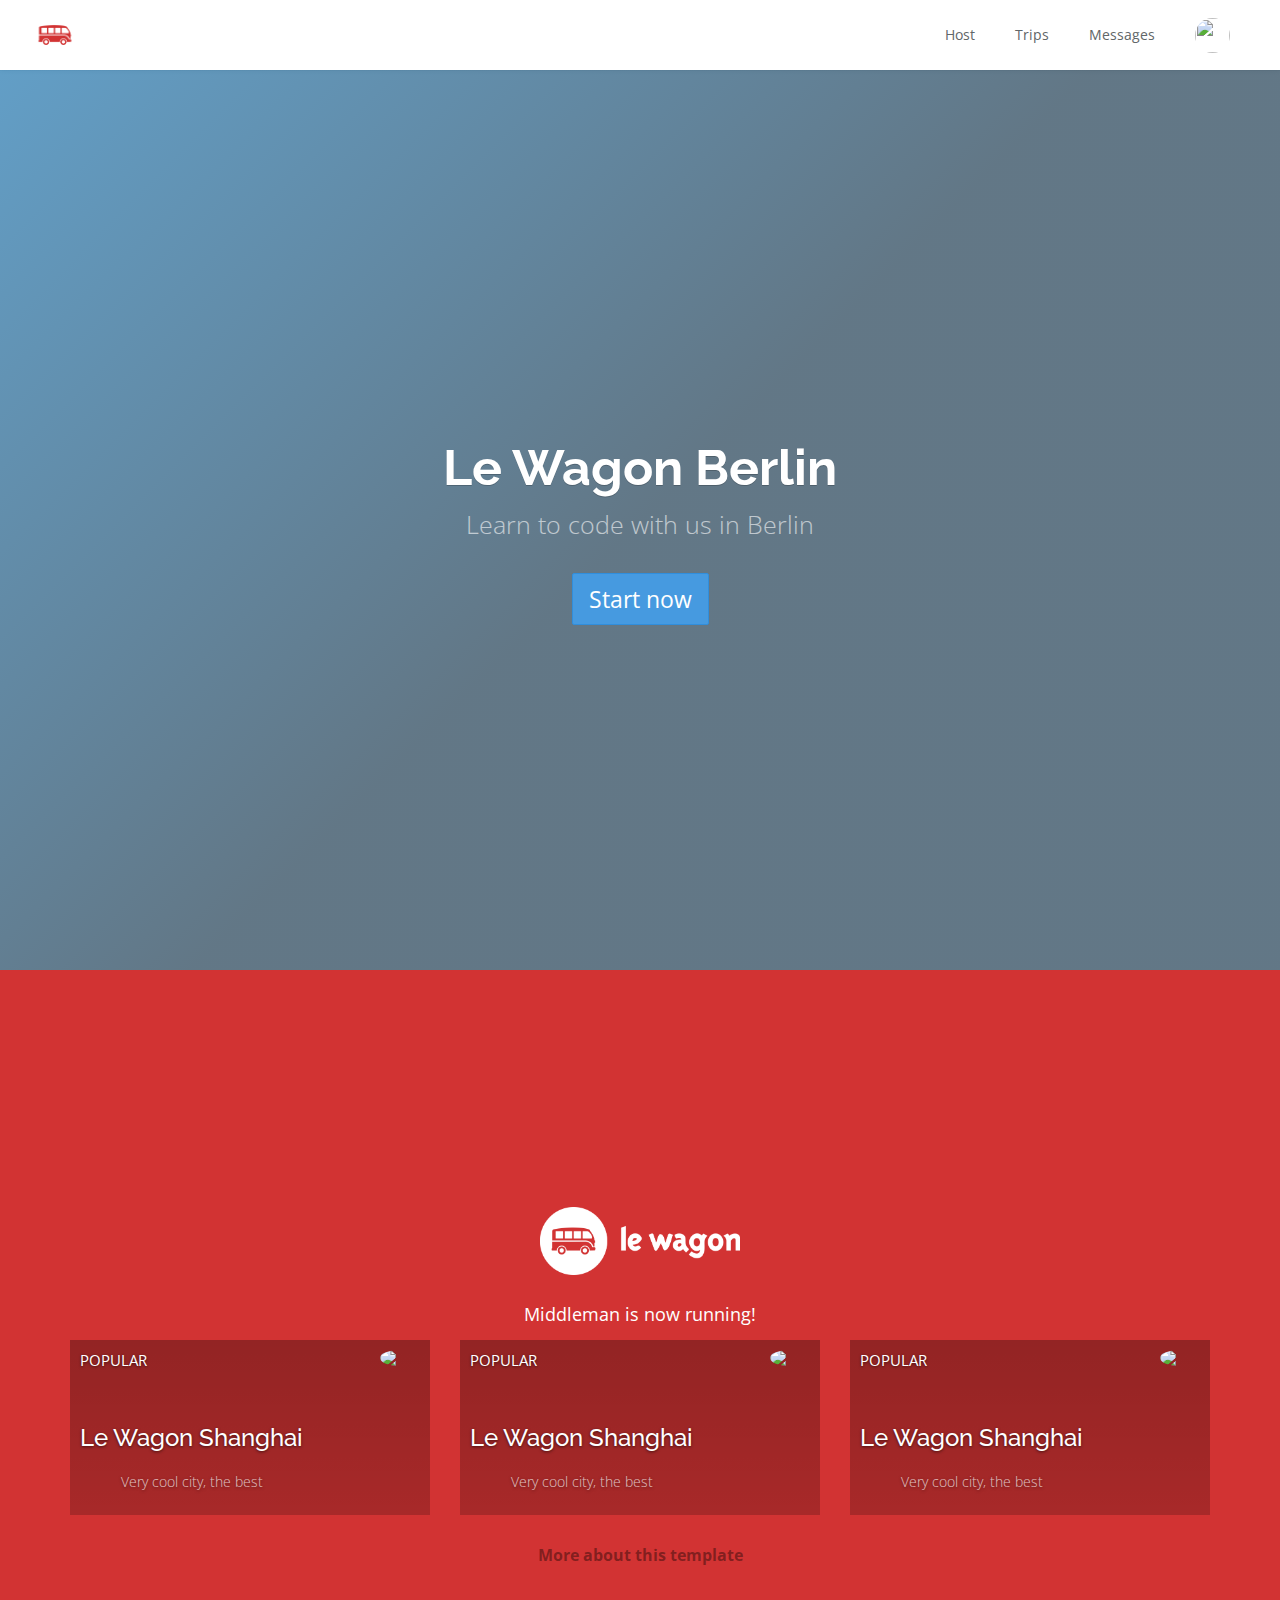
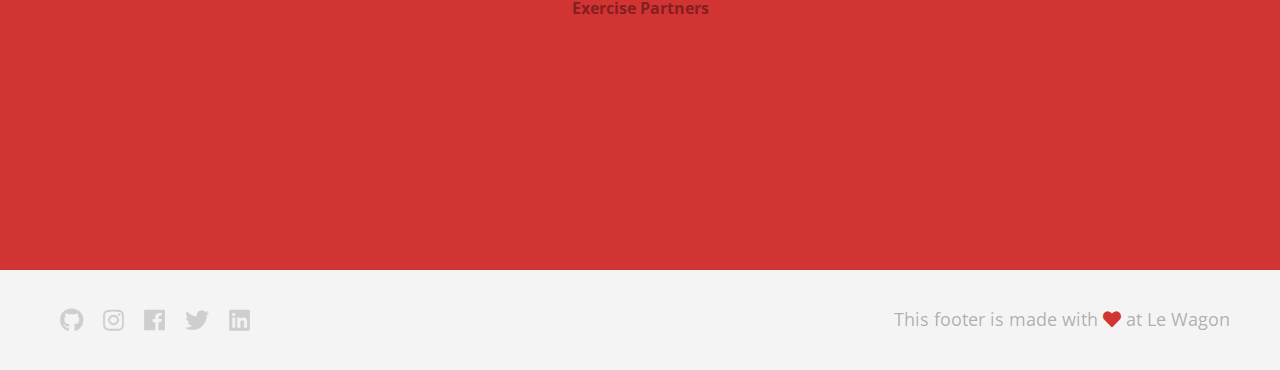
==== commit de54b9b7: "Automated commit at 2018-11-05 12:58:29 UTC by middleman-deploy 2.0.0-alpha" ====
--- a/index.html
+++ b/index.html
@@ -7,22 +7,121 @@
           content="width=device-width, initial-scale=1, shrink-to-fit=no">
     <!-- Use the title from a page's frontmatter if it has one -->
     <title>Le Wagon - Middleman</title>
-    <link href="stylesheets/application-d8451641.css" rel="stylesheet" />
+    <link href="stylesheets/application-13465632.css" rel="stylesheet" />
     <script src="javascripts/application-93de88c9.js"></script>
     <link href="images/favicon-f15af148.png" rel="icon" type="image/png" />
   </head>
   <body>
-    <div id="home">
+    <div class="navbar-wagon">
+  <!-- Logo -->
+  <a href="/" class="navbar-wagon-brand">
+    <img src="images/logo-acc9c0ec.png" alt="logo">
+  </a>
+  <!-- Right Navigation -->
+  <div class="navbar-wagon-right hidden-xs hidden-sm">
+    <a href="" class="navbar-wagon-item navbar-wagon-link">Host</a>
+    <a href="" class="navbar-wagon-item navbar-wagon-link">Trips</a>
+    <a href="" class="navbar-wagon-item navbar-wagon-link">Messages</a>
+    <!-- Profile picture with dropdown list -->
+    <div class="navbar-wagon-item">
+      <div class="dropdown">
+        <img src="https://kitt.lewagon.com/placeholder/users/ssaunier" class="avatar dropdown-toggle" id="navbar-wagon-menu" data-toggle="dropdown">
+        <ul class="dropdown-menu dropdown-menu-right navbar-wagon-dropdown-menu">
+          <li><a href="#">Profile</a></li>
+          <li><a href="#">Dashboard</a></li>
+          <li><a href="#">Log Out</a></li>
+        </ul>
+      </div>
+    </div>
+  </div>
+  <!-- Dropdown appearing on mobile only -->
+  <div class="navbar-wagon-item hidden-md hidden-lg">
+    <div class="dropdown">
+      <i class="fa fa-bars dropdown-toggle" data-toggle="dropdown"></i>
+      <ul class="dropdown-menu dropdown-menu-right navbar-wagon-dropdown-menu">
+        <li><a href="#">Host</a></li>
+        <li><a href="#">Trips</a></li>
+        <li><a href="#">Messagese</a></li>
+      </ul>
+    </div>
+  </div>
+</div>
+
+<div class="banner" style="background-image: linear-gradient(-225deg, rgba(0,101,168,0.6) 0%, rgba(0,36,61,0.6) 50%), url('https://kitt.lewagon.com/placeholder/cities/berlin');">
+  <div class="banner-content">
+    <h1>Le Wagon Berlin</h1>
+    <p>Learn to code with us in Berlin</p>
+    <a class="btn btn-primary btn-lg">Start now</a>
+  </div>
+</div>
+
+<div id="home">
   <div class="home-content">
+
     <img src="images/logo-acc9c0ec.png" width="200" alt="Logo" />
     <p>
       Middleman is now running!
     </p>
+    <div class="container">
+  <div class="row">
+    <div class="col-xs-12 col-sm-4">
+      <div class="card" style="background-image: linear-gradient(rgba(0,0,0,0.3), rgba(0,0,0,0.2)), url('https://kitt.lewagon.com/placeholder/cities/shanghai');">
+  <div class="card-category">Popular</div>
+  <div class="card-description">
+    <h2>Le Wagon Shanghai</h2>
+    <p>Very cool city, the best</p>
+  </div>
+  <img class="card-user" src="https://kitt.lewagon.com/placeholder/users/tgenaitay">
+  <a class="card-link" href="#" ></a>
+</div>
+    </div>
+    <div class="col-xs-12 col-sm-4">
+      <div class="card" style="background-image: linear-gradient(rgba(0,0,0,0.3), rgba(0,0,0,0.2)), url('https://kitt.lewagon.com/placeholder/cities/shanghai');">
+  <div class="card-category">Popular</div>
+  <div class="card-description">
+    <h2>Le Wagon Shanghai</h2>
+    <p>Very cool city, the best</p>
+  </div>
+  <img class="card-user" src="https://kitt.lewagon.com/placeholder/users/tgenaitay">
+  <a class="card-link" href="#" ></a>
+</div>
+    </div>
+    <div class="col-xs-12 col-sm-4">
+      <div class="card" style="background-image: linear-gradient(rgba(0,0,0,0.3), rgba(0,0,0,0.2)), url('https://kitt.lewagon.com/placeholder/cities/shanghai');">
+  <div class="card-category">Popular</div>
+  <div class="card-description">
+    <h2>Le Wagon Shanghai</h2>
+    <p>Very cool city, the best</p>
+  </div>
+  <img class="card-user" src="https://kitt.lewagon.com/placeholder/users/tgenaitay">
+  <a class="card-link" href="#" ></a>
+</div>
+    </div>
+  </div>
+</div>
+
+
     <p class="about">
       <a href="about.html">More about this template</a>
     </p>
+    <p class="team">
+      <a href="team.html">Exercise Partners</a>
+    </p>
+  </div>
+</div>
+<div class="footer">
+  <div class="footer-links">
+    <a href="#"><i class="fab fa-github"></i></a>
+    <a href="#"><i class="fab fa-instagram"></i></a>
+    <a href="#"><i class="fab fa-facebook"></i></a>
+    <a href="#"><i class="fab fa-twitter"></i></a>
+    <a href="#"><i class="fab fa-linkedin"></i></a>
+  </div>
+  <div class="footer-copyright">
+    This footer is made with <i class="fas fa-heart"></i> at Le Wagon
   </div>
 </div>
 
+
   </body>
 </html>
--- a/stylesheets/application-13465632.css
+++ b/stylesheets/application-13465632.css
@@ -0,0 +1,8 @@
+@import url("https://fonts.googleapis.com/css?family=Open+Sans:400,300,700|Raleway:400,100,300,700,500");/*!
+ * Bootstrap v3.3.7 (http://getbootstrap.com)
+ * Copyright 2011-2016 Twitter, Inc.
+ * Licensed under MIT (https://github.com/twbs/bootstrap/blob/master/LICENSE)
+ *//*! normalize.css v3.0.3 | MIT License | github.com/necolas/normalize.css */html{font-family:sans-serif;-ms-text-size-adjust:100%;-webkit-text-size-adjust:100%}body{margin:0}article,aside,details,figcaption,figure,footer,header,hgroup,main,menu,nav,section,summary{display:block}audio,canvas,progress,video{display:inline-block;vertical-align:baseline}audio:not([controls]){display:none;height:0}[hidden],template{display:none}a{background-color:transparent}a:active,a:hover{outline:0}abbr[title]{border-bottom:1px dotted}b,strong{font-weight:bold}dfn{font-style:italic}h1{font-size:2em;margin:0.67em 0}mark{background:#ff0;color:#000}small{font-size:80%}sub,sup{font-size:75%;line-height:0;position:relative;vertical-align:baseline}sup{top:-0.5em}sub{bottom:-0.25em}img{border:0}svg:not(:root){overflow:hidden}figure{margin:1em 40px}hr{-webkit-box-sizing:content-box;box-sizing:content-box;height:0}pre{overflow:auto}code,kbd,pre,samp{font-family:monospace, monospace;font-size:1em}button,input,optgroup,select,textarea{color:inherit;font:inherit;margin:0}button{overflow:visible}button,select{text-transform:none}button,html input[type="button"],input[type="reset"],input[type="submit"]{-webkit-appearance:button;cursor:pointer}button[disabled],html input[disabled]{cursor:default}button::-moz-focus-inner,input::-moz-focus-inner{border:0;padding:0}input{line-height:normal}input[type="checkbox"],input[type="radio"]{-webkit-box-sizing:border-box;box-sizing:border-box;padding:0}input[type="number"]::-webkit-inner-spin-button,input[type="number"]::-webkit-outer-spin-button{height:auto}input[type="search"]{-webkit-appearance:textfield;-webkit-box-sizing:content-box;box-sizing:content-box}input[type="search"]::-webkit-search-cancel-button,input[type="search"]::-webkit-search-decoration{-webkit-appearance:none}fieldset{border:1px solid #c0c0c0;margin:0 2px;padding:0.35em 0.625em 0.75em}legend{border:0;padding:0}textarea{overflow:auto}optgroup{font-weight:bold}table{border-collapse:collapse;border-spacing:0}td,th{padding:0}/*! Source: https://github.com/h5bp/html5-boilerplate/blob/master/src/css/main.css */@media print{*,*:before,*:after{background:transparent !important;color:#000 !important;-webkit-box-shadow:none !important;box-shadow:none !important;text-shadow:none !important}a,a:visited{text-decoration:underline}a[href]:after{content:" (" attr(href) ")"}abbr[title]:after{content:" (" attr(title) ")"}a[href^="#"]:after,a[href^="javascript:"]:after{content:""}pre,blockquote{border:1px solid #999;page-break-inside:avoid}thead{display:table-header-group}tr,img{page-break-inside:avoid}img{max-width:100% !important}p,h2,h3{orphans:3;widows:3}h2,h3{page-break-after:avoid}.navbar{display:none}.btn>.caret,.dropup>.btn>.caret{border-top-color:#000 !important}.label{border:1px solid #000}.table{border-collapse:collapse !important}.table td,.table th{background-color:#fff !important}.table-bordered th,.table-bordered td{border:1px solid #ddd !important}}@font-face{font-family:'Glyphicons Halflings';src:url("../assets/bootstrap/glyphicons-halflings-regular-86b6f62b.eot");src:url("../assets/bootstrap/glyphicons-halflings-regular-86b6f62b.eot?#iefix") format("embedded-opentype"),url("../assets/bootstrap/glyphicons-halflings-regular-ca35b697.woff2") format("woff2"),url("../assets/bootstrap/glyphicons-halflings-regular-278e49a8.woff") format("woff"),url("../assets/bootstrap/glyphicons-halflings-regular-44bc1850.ttf") format("truetype"),url("../assets/bootstrap/glyphicons-halflings-regular-de51a849.svg#glyphicons_halflingsregular") format("svg")}.glyphicon{position:relative;top:1px;display:inline-block;font-family:'Glyphicons Halflings';font-style:normal;font-weight:normal;line-height:1;-webkit-font-smoothing:antialiased;-moz-osx-font-smoothing:grayscale}.glyphicon-asterisk:before{content:"\002a"}.glyphicon-plus:before{content:"\002b"}.glyphicon-euro:before,.glyphicon-eur:before{content:"\20ac"}.glyphicon-minus:before{content:"\2212"}.glyphicon-cloud:before{content:"\2601"}.glyphicon-envelope:before{content:"\2709"}.glyphicon-pencil:before{content:"\270f"}.glyphicon-glass:before{content:"\e001"}.glyphicon-music:before{content:"\e002"}.glyphicon-search:before{content:"\e003"}.glyphicon-heart:before{content:"\e005"}.glyphicon-star:before{content:"\e006"}.glyphicon-star-empty:before{content:"\e007"}.glyphicon-user:before{content:"\e008"}.glyphicon-film:before{content:"\e009"}.glyphicon-th-large:before{content:"\e010"}.glyphicon-th:before{content:"\e011"}.glyphicon-th-list:before{content:"\e012"}.glyphicon-ok:before{content:"\e013"}.glyphicon-remove:before{content:"\e014"}.glyphicon-zoom-in:before{content:"\e015"}.glyphicon-zoom-out:before{content:"\e016"}.glyphicon-off:before{content:"\e017"}.glyphicon-signal:before{content:"\e018"}.glyphicon-cog:before{content:"\e019"}.glyphicon-trash:before{content:"\e020"}.glyphicon-home:before{content:"\e021"}.glyphicon-file:before{content:"\e022"}.glyphicon-time:before{content:"\e023"}.glyphicon-road:before{content:"\e024"}.glyphicon-download-alt:before{content:"\e025"}.glyphicon-download:before{content:"\e026"}.glyphicon-upload:before{content:"\e027"}.glyphicon-inbox:before{content:"\e028"}.glyphicon-play-circle:before{content:"\e029"}.glyphicon-repeat:before{content:"\e030"}.glyphicon-refresh:before{content:"\e031"}.glyphicon-list-alt:before{content:"\e032"}.glyphicon-lock:before{content:"\e033"}.glyphicon-flag:before{content:"\e034"}.glyphicon-headphones:before{content:"\e035"}.glyphicon-volume-off:before{content:"\e036"}.glyphicon-volume-down:before{content:"\e037"}.glyphicon-volume-up:before{content:"\e038"}.glyphicon-qrcode:before{content:"\e039"}.glyphicon-barcode:before{content:"\e040"}.glyphicon-tag:before{content:"\e041"}.glyphicon-tags:before{content:"\e042"}.glyphicon-book:before{content:"\e043"}.glyphicon-bookmark:before{content:"\e044"}.glyphicon-print:before{content:"\e045"}.glyphicon-camera:before{content:"\e046"}.glyphicon-font:before{content:"\e047"}.glyphicon-bold:before{content:"\e048"}.glyphicon-italic:before{content:"\e049"}.glyphicon-text-height:before{content:"\e050"}.glyphicon-text-width:before{content:"\e051"}.glyphicon-align-left:before{content:"\e052"}.glyphicon-align-center:before{content:"\e053"}.glyphicon-align-right:before{content:"\e054"}.glyphicon-align-justify:before{content:"\e055"}.glyphicon-list:before{content:"\e056"}.glyphicon-indent-left:before{content:"\e057"}.glyphicon-indent-right:before{content:"\e058"}.glyphicon-facetime-video:before{content:"\e059"}.glyphicon-picture:before{content:"\e060"}.glyphicon-map-marker:before{content:"\e062"}.glyphicon-adjust:before{content:"\e063"}.glyphicon-tint:before{content:"\e064"}.glyphicon-edit:before{content:"\e065"}.glyphicon-share:before{content:"\e066"}.glyphicon-check:before{content:"\e067"}.glyphicon-move:before{content:"\e068"}.glyphicon-step-backward:before{content:"\e069"}.glyphicon-fast-backward:before{content:"\e070"}.glyphicon-backward:before{content:"\e071"}.glyphicon-play:before{content:"\e072"}.glyphicon-pause:before{content:"\e073"}.glyphicon-stop:before{content:"\e074"}.glyphicon-forward:before{content:"\e075"}.glyphicon-fast-forward:before{content:"\e076"}.glyphicon-step-forward:before{content:"\e077"}.glyphicon-eject:before{content:"\e078"}.glyphicon-chevron-left:before{content:"\e079"}.glyphicon-chevron-right:before{content:"\e080"}.glyphicon-plus-sign:before{content:"\e081"}.glyphicon-minus-sign:before{content:"\e082"}.glyphicon-remove-sign:before{content:"\e083"}.glyphicon-ok-sign:before{content:"\e084"}.glyphicon-question-sign:before{content:"\e085"}.glyphicon-info-sign:before{content:"\e086"}.glyphicon-screenshot:before{content:"\e087"}.glyphicon-remove-circle:before{content:"\e088"}.glyphicon-ok-circle:before{content:"\e089"}.glyphicon-ban-circle:before{content:"\e090"}.glyphicon-arrow-left:before{content:"\e091"}.glyphicon-arrow-right:before{content:"\e092"}.glyphicon-arrow-up:before{content:"\e093"}.glyphicon-arrow-down:before{content:"\e094"}.glyphicon-share-alt:before{content:"\e095"}.glyphicon-resize-full:before{content:"\e096"}.glyphicon-resize-small:before{content:"\e097"}.glyphicon-exclamation-sign:before{content:"\e101"}.glyphicon-gift:before{content:"\e102"}.glyphicon-leaf:before{content:"\e103"}.glyphicon-fire:before{content:"\e104"}.glyphicon-eye-open:before{content:"\e105"}.glyphicon-eye-close:before{content:"\e106"}.glyphicon-warning-sign:before{content:"\e107"}.glyphicon-plane:before{content:"\e108"}.glyphicon-calendar:before{content:"\e109"}.glyphicon-random:before{content:"\e110"}.glyphicon-comment:before{content:"\e111"}.glyphicon-magnet:before{content:"\e112"}.glyphicon-chevron-up:before{content:"\e113"}.glyphicon-chevron-down:before{content:"\e114"}.glyphicon-retweet:before{content:"\e115"}.glyphicon-shopping-cart:before{content:"\e116"}.glyphicon-folder-close:before{content:"\e117"}.glyphicon-folder-open:before{content:"\e118"}.glyphicon-resize-vertical:before{content:"\e119"}.glyphicon-resize-horizontal:before{content:"\e120"}.glyphicon-hdd:before{content:"\e121"}.glyphicon-bullhorn:before{content:"\e122"}.glyphicon-bell:before{content:"\e123"}.glyphicon-certificate:before{content:"\e124"}.glyphicon-thumbs-up:before{content:"\e125"}.glyphicon-thumbs-down:before{content:"\e126"}.glyphicon-hand-right:before{content:"\e127"}.glyphicon-hand-left:before{content:"\e128"}.glyphicon-hand-up:before{content:"\e129"}.glyphicon-hand-down:before{content:"\e130"}.glyphicon-circle-arrow-right:before{content:"\e131"}.glyphicon-circle-arrow-left:before{content:"\e132"}.glyphicon-circle-arrow-up:before{content:"\e133"}.glyphicon-circle-arrow-down:before{content:"\e134"}.glyphicon-globe:before{content:"\e135"}.glyphicon-wrench:before{content:"\e136"}.glyphicon-tasks:before{content:"\e137"}.glyphicon-filter:before{content:"\e138"}.glyphicon-briefcase:before{content:"\e139"}.glyphicon-fullscreen:before{content:"\e140"}.glyphicon-dashboard:before{content:"\e141"}.glyphicon-paperclip:before{content:"\e142"}.glyphicon-heart-empty:before{content:"\e143"}.glyphicon-link:before{content:"\e144"}.glyphicon-phone:before{content:"\e145"}.glyphicon-pushpin:before{content:"\e146"}.glyphicon-usd:before{content:"\e148"}.glyphicon-gbp:before{content:"\e149"}.glyphicon-sort:before{content:"\e150"}.glyphicon-sort-by-alphabet:before{content:"\e151"}.glyphicon-sort-by-alphabet-alt:before{content:"\e152"}.glyphicon-sort-by-order:before{content:"\e153"}.glyphicon-sort-by-order-alt:before{content:"\e154"}.glyphicon-sort-by-attributes:before{content:"\e155"}.glyphicon-sort-by-attributes-alt:before{content:"\e156"}.glyphicon-unchecked:before{content:"\e157"}.glyphicon-expand:before{content:"\e158"}.glyphicon-collapse-down:before{content:"\e159"}.glyphicon-collapse-up:before{content:"\e160"}.glyphicon-log-in:before{content:"\e161"}.glyphicon-flash:before{content:"\e162"}.glyphicon-log-out:before{content:"\e163"}.glyphicon-new-window:before{content:"\e164"}.glyphicon-record:before{content:"\e165"}.glyphicon-save:before{content:"\e166"}.glyphicon-open:before{content:"\e167"}.glyphicon-saved:before{content:"\e168"}.glyphicon-import:before{content:"\e169"}.glyphicon-export:before{content:"\e170"}.glyphicon-send:before{content:"\e171"}.glyphicon-floppy-disk:before{content:"\e172"}.glyphicon-floppy-saved:before{content:"\e173"}.glyphicon-floppy-remove:before{content:"\e174"}.glyphicon-floppy-save:before{content:"\e175"}.glyphicon-floppy-open:before{content:"\e176"}.glyphicon-credit-card:before{content:"\e177"}.glyphicon-transfer:before{content:"\e178"}.glyphicon-cutlery:before{content:"\e179"}.glyphicon-header:before{content:"\e180"}.glyphicon-compressed:before{content:"\e181"}.glyphicon-earphone:before{content:"\e182"}.glyphicon-phone-alt:before{content:"\e183"}.glyphicon-tower:before{content:"\e184"}.glyphicon-stats:before{content:"\e185"}.glyphicon-sd-video:before{content:"\e186"}.glyphicon-hd-video:before{content:"\e187"}.glyphicon-subtitles:before{content:"\e188"}.glyphicon-sound-stereo:before{content:"\e189"}.glyphicon-sound-dolby:before{content:"\e190"}.glyphicon-sound-5-1:before{content:"\e191"}.glyphicon-sound-6-1:before{content:"\e192"}.glyphicon-sound-7-1:before{content:"\e193"}.glyphicon-copyright-mark:before{content:"\e194"}.glyphicon-registration-mark:before{content:"\e195"}.glyphicon-cloud-download:before{content:"\e197"}.glyphicon-cloud-upload:before{content:"\e198"}.glyphicon-tree-conifer:before{content:"\e199"}.glyphicon-tree-deciduous:before{content:"\e200"}.glyphicon-cd:before{content:"\e201"}.glyphicon-save-file:before{content:"\e202"}.glyphicon-open-file:before{content:"\e203"}.glyphicon-level-up:before{content:"\e204"}.glyphicon-copy:before{content:"\e205"}.glyphicon-paste:before{content:"\e206"}.glyphicon-alert:before{content:"\e209"}.glyphicon-equalizer:before{content:"\e210"}.glyphicon-king:before{content:"\e211"}.glyphicon-queen:before{content:"\e212"}.glyphicon-pawn:before{content:"\e213"}.glyphicon-bishop:before{content:"\e214"}.glyphicon-knight:before{content:"\e215"}.glyphicon-baby-formula:before{content:"\e216"}.glyphicon-tent:before{content:"\26fa"}.glyphicon-blackboard:before{content:"\e218"}.glyphicon-bed:before{content:"\e219"}.glyphicon-apple:before{content:"\f8ff"}.glyphicon-erase:before{content:"\e221"}.glyphicon-hourglass:before{content:"\231b"}.glyphicon-lamp:before{content:"\e223"}.glyphicon-duplicate:before{content:"\e224"}.glyphicon-piggy-bank:before{content:"\e225"}.glyphicon-scissors:before{content:"\e226"}.glyphicon-bitcoin:before{content:"\e227"}.glyphicon-btc:before{content:"\e227"}.glyphicon-xbt:before{content:"\e227"}.glyphicon-yen:before{content:"\00a5"}.glyphicon-jpy:before{content:"\00a5"}.glyphicon-ruble:before{content:"\20bd"}.glyphicon-rub:before{content:"\20bd"}.glyphicon-scale:before{content:"\e230"}.glyphicon-ice-lolly:before{content:"\e231"}.glyphicon-ice-lolly-tasted:before{content:"\e232"}.glyphicon-education:before{content:"\e233"}.glyphicon-option-horizontal:before{content:"\e234"}.glyphicon-option-vertical:before{content:"\e235"}.glyphicon-menu-hamburger:before{content:"\e236"}.glyphicon-modal-window:before{content:"\e237"}.glyphicon-oil:before{content:"\e238"}.glyphicon-grain:before{content:"\e239"}.glyphicon-sunglasses:before{content:"\e240"}.glyphicon-text-size:before{content:"\e241"}.glyphicon-text-color:before{content:"\e242"}.glyphicon-text-background:before{content:"\e243"}.glyphicon-object-align-top:before{content:"\e244"}.glyphicon-object-align-bottom:before{content:"\e245"}.glyphicon-object-align-horizontal:before{content:"\e246"}.glyphicon-object-align-left:before{content:"\e247"}.glyphicon-object-align-vertical:before{content:"\e248"}.glyphicon-object-align-right:before{content:"\e249"}.glyphicon-triangle-right:before{content:"\e250"}.glyphicon-triangle-left:before{content:"\e251"}.glyphicon-triangle-bottom:before{content:"\e252"}.glyphicon-triangle-top:before{content:"\e253"}.glyphicon-console:before{content:"\e254"}.glyphicon-superscript:before{content:"\e255"}.glyphicon-subscript:before{content:"\e256"}.glyphicon-menu-left:before{content:"\e257"}.glyphicon-menu-right:before{content:"\e258"}.glyphicon-menu-down:before{content:"\e259"}.glyphicon-menu-up:before{content:"\e260"}*{-webkit-box-sizing:border-box;box-sizing:border-box}*:before,*:after{-webkit-box-sizing:border-box;box-sizing:border-box}html{font-size:10px;-webkit-tap-highlight-color:transparent}body{font-family:"Open Sans", "Helvetica", "sans-serif";font-size:18px;line-height:1.42857143;color:#333333;background-color:#F4F4F4}input,button,select,textarea{font-family:inherit;font-size:inherit;line-height:inherit}a{color:#469AE0;text-decoration:none}a:hover,a:focus{color:#1f74ba;text-decoration:underline}a:focus{outline:5px auto -webkit-focus-ring-color;outline-offset:-2px}figure{margin:0}img{vertical-align:middle}.img-responsive{display:block;max-width:100%;height:auto}.img-rounded{border-radius:2px}.img-thumbnail{padding:4px;line-height:1.42857143;background-color:#F4F4F4;border:1px solid #ddd;border-radius:2px;-webkit-transition:all 0.2s ease-in-out;transition:all 0.2s ease-in-out;display:inline-block;max-width:100%;height:auto}.img-circle{border-radius:50%}hr{margin-top:25px;margin-bottom:25px;border:0;border-top:1px solid #eeeeee}.sr-only{position:absolute;width:1px;height:1px;margin:-1px;padding:0;overflow:hidden;clip:rect(0, 0, 0, 0);border:0}.sr-only-focusable:active,.sr-only-focusable:focus{position:static;width:auto;height:auto;margin:0;overflow:visible;clip:auto}[role="button"]{cursor:pointer}h1,h2,h3,h4,h5,h6,.h1,.h2,.h3,.h4,.h5,.h6{font-family:"Raleway", "Helvetica", "sans-serif";font-weight:500;line-height:1.1;color:inherit}h1 small,h1 .small,h2 small,h2 .small,h3 small,h3 .small,h4 small,h4 .small,h5 small,h5 .small,h6 small,h6 .small,.h1 small,.h1 .small,.h2 small,.h2 .small,.h3 small,.h3 .small,.h4 small,.h4 .small,.h5 small,.h5 .small,.h6 small,.h6 .small{font-weight:normal;line-height:1;color:#777777}h1,.h1,h2,.h2,h3,.h3{margin-top:25px;margin-bottom:12.5px}h1 small,h1 .small,.h1 small,.h1 .small,h2 small,h2 .small,.h2 small,.h2 .small,h3 small,h3 .small,.h3 small,.h3 .small{font-size:65%}h4,.h4,h5,.h5,h6,.h6{margin-top:12.5px;margin-bottom:12.5px}h4 small,h4 .small,.h4 small,.h4 .small,h5 small,h5 .small,.h5 small,.h5 .small,h6 small,h6 .small,.h6 small,.h6 .small{font-size:75%}h1,.h1{font-size:46px}h2,.h2{font-size:38px}h3,.h3{font-size:31px}h4,.h4{font-size:23px}h5,.h5{font-size:18px}h6,.h6{font-size:16px}p{margin:0 0 12.5px}.lead{margin-bottom:25px;font-size:20px;font-weight:300;line-height:1.4}@media (min-width: 768px){.lead{font-size:27px}}small,.small{font-size:88%}mark,.mark{background-color:#fcf8e3;padding:.2em}.text-left{text-align:left}.text-right{text-align:right}.text-center{text-align:center}.text-justify{text-align:justify}.text-nowrap{white-space:nowrap}.text-lowercase{text-transform:lowercase}.text-uppercase,.initialism{text-transform:uppercase}.text-capitalize{text-transform:capitalize}.text-muted{color:#777777}.text-primary{color:#469AE0}a.text-primary:hover,a.text-primary:focus{color:#2381d0}.text-success{color:#3c763d}a.text-success:hover,a.text-success:focus{color:#2b542c}.text-info{color:#31708f}a.text-info:hover,a.text-info:focus{color:#245269}.text-warning{color:#8a6d3b}a.text-warning:hover,a.text-warning:focus{color:#66512c}.text-danger{color:#a94442}a.text-danger:hover,a.text-danger:focus{color:#843534}.bg-primary{color:#fff}.bg-primary{background-color:#469AE0}a.bg-primary:hover,a.bg-primary:focus{background-color:#2381d0}.bg-success{background-color:#dff0d8}a.bg-success:hover,a.bg-success:focus{background-color:#c1e2b3}.bg-info{background-color:#d9edf7}a.bg-info:hover,a.bg-info:focus{background-color:#afd9ee}.bg-warning{background-color:#fcf8e3}a.bg-warning:hover,a.bg-warning:focus{background-color:#f7ecb5}.bg-danger{background-color:#f2dede}a.bg-danger:hover,a.bg-danger:focus{background-color:#e4b9b9}.page-header{padding-bottom:11.5px;margin:50px 0 25px;border-bottom:1px solid #eeeeee}ul,ol{margin-top:0;margin-bottom:12.5px}ul ul,ul ol,ol ul,ol ol{margin-bottom:0}.list-unstyled{padding-left:0;list-style:none}.list-inline{padding-left:0;list-style:none;margin-left:-5px}.list-inline>li{display:inline-block;padding-left:5px;padding-right:5px}dl{margin-top:0;margin-bottom:25px}dt,dd{line-height:1.42857143}dt{font-weight:bold}dd{margin-left:0}.dl-horizontal dd:before,.dl-horizontal dd:after{content:" ";display:table}.dl-horizontal dd:after{clear:both}@media (min-width: 768px){.dl-horizontal dt{float:left;width:160px;clear:left;text-align:right;overflow:hidden;text-overflow:ellipsis;white-space:nowrap}.dl-horizontal dd{margin-left:180px}}abbr[title],abbr[data-original-title]{cursor:help;border-bottom:1px dotted #777777}.initialism{font-size:90%}blockquote{padding:12.5px 25px;margin:0 0 25px;font-size:22.5px;border-left:5px solid #eeeeee}blockquote p:last-child,blockquote ul:last-child,blockquote ol:last-child{margin-bottom:0}blockquote footer,blockquote small,blockquote .small{display:block;font-size:80%;line-height:1.42857143;color:#777777}blockquote footer:before,blockquote small:before,blockquote .small:before{content:'\2014 \00A0'}.blockquote-reverse,blockquote.pull-right{padding-right:15px;padding-left:0;border-right:5px solid #eeeeee;border-left:0;text-align:right}.blockquote-reverse footer:before,.blockquote-reverse small:before,.blockquote-reverse .small:before,blockquote.pull-right footer:before,blockquote.pull-right small:before,blockquote.pull-right .small:before{content:''}.blockquote-reverse footer:after,.blockquote-reverse small:after,.blockquote-reverse .small:after,blockquote.pull-right footer:after,blockquote.pull-right small:after,blockquote.pull-right .small:after{content:'\00A0 \2014'}address{margin-bottom:25px;font-style:normal;line-height:1.42857143}code,kbd,pre,samp{font-family:Menlo, Monaco, Consolas, "Courier New", monospace}code{padding:2px 4px;font-size:90%;color:#c7254e;background-color:#f9f2f4;border-radius:2px}kbd{padding:2px 4px;font-size:90%;color:#fff;background-color:#333;border-radius:2px;-webkit-box-shadow:inset 0 -1px 0 rgba(0,0,0,0.25);box-shadow:inset 0 -1px 0 rgba(0,0,0,0.25)}kbd kbd{padding:0;font-size:100%;font-weight:bold;-webkit-box-shadow:none;box-shadow:none}pre{display:block;padding:12px;margin:0 0 12.5px;font-size:17px;line-height:1.42857143;word-break:break-all;word-wrap:break-word;color:#333333;background-color:#f5f5f5;border:1px solid #ccc;border-radius:2px}pre code{padding:0;font-size:inherit;color:inherit;white-space:pre-wrap;background-color:transparent;border-radius:0}.pre-scrollable{max-height:340px;overflow-y:scroll}.container{margin-right:auto;margin-left:auto;padding-left:15px;padding-right:15px}.container:before,.container:after{content:" ";display:table}.container:after{clear:both}@media (min-width: 768px){.container{width:750px}}@media (min-width: 992px){.container{width:970px}}@media (min-width: 1200px){.container{width:1170px}}.container-fluid{margin-right:auto;margin-left:auto;padding-left:15px;padding-right:15px}.container-fluid:before,.container-fluid:after{content:" ";display:table}.container-fluid:after{clear:both}.row{margin-left:-15px;margin-right:-15px}.row:before,.row:after{content:" ";display:table}.row:after{clear:both}.col-xs-1,.col-sm-1,.col-md-1,.col-lg-1,.col-xs-2,.col-sm-2,.col-md-2,.col-lg-2,.col-xs-3,.col-sm-3,.col-md-3,.col-lg-3,.col-xs-4,.col-sm-4,.col-md-4,.col-lg-4,.col-xs-5,.col-sm-5,.col-md-5,.col-lg-5,.col-xs-6,.col-sm-6,.col-md-6,.col-lg-6,.col-xs-7,.col-sm-7,.col-md-7,.col-lg-7,.col-xs-8,.col-sm-8,.col-md-8,.col-lg-8,.col-xs-9,.col-sm-9,.col-md-9,.col-lg-9,.col-xs-10,.col-sm-10,.col-md-10,.col-lg-10,.col-xs-11,.col-sm-11,.col-md-11,.col-lg-11,.col-xs-12,.col-sm-12,.col-md-12,.col-lg-12{position:relative;min-height:1px;padding-left:15px;padding-right:15px}.col-xs-1,.col-xs-2,.col-xs-3,.col-xs-4,.col-xs-5,.col-xs-6,.col-xs-7,.col-xs-8,.col-xs-9,.col-xs-10,.col-xs-11,.col-xs-12{float:left}.col-xs-1{width:8.33333333%}.col-xs-2{width:16.66666667%}.col-xs-3{width:25%}.col-xs-4{width:33.33333333%}.col-xs-5{width:41.66666667%}.col-xs-6{width:50%}.col-xs-7{width:58.33333333%}.col-xs-8{width:66.66666667%}.col-xs-9{width:75%}.col-xs-10{width:83.33333333%}.col-xs-11{width:91.66666667%}.col-xs-12{width:100%}.col-xs-pull-0{right:auto}.col-xs-pull-1{right:8.33333333%}.col-xs-pull-2{right:16.66666667%}.col-xs-pull-3{right:25%}.col-xs-pull-4{right:33.33333333%}.col-xs-pull-5{right:41.66666667%}.col-xs-pull-6{right:50%}.col-xs-pull-7{right:58.33333333%}.col-xs-pull-8{right:66.66666667%}.col-xs-pull-9{right:75%}.col-xs-pull-10{right:83.33333333%}.col-xs-pull-11{right:91.66666667%}.col-xs-pull-12{right:100%}.col-xs-push-0{left:auto}.col-xs-push-1{left:8.33333333%}.col-xs-push-2{left:16.66666667%}.col-xs-push-3{left:25%}.col-xs-push-4{left:33.33333333%}.col-xs-push-5{left:41.66666667%}.col-xs-push-6{left:50%}.col-xs-push-7{left:58.33333333%}.col-xs-push-8{left:66.66666667%}.col-xs-push-9{left:75%}.col-xs-push-10{left:83.33333333%}.col-xs-push-11{left:91.66666667%}.col-xs-push-12{left:100%}.col-xs-offset-0{margin-left:0%}.col-xs-offset-1{margin-left:8.33333333%}.col-xs-offset-2{margin-left:16.66666667%}.col-xs-offset-3{margin-left:25%}.col-xs-offset-4{margin-left:33.33333333%}.col-xs-offset-5{margin-left:41.66666667%}.col-xs-offset-6{margin-left:50%}.col-xs-offset-7{margin-left:58.33333333%}.col-xs-offset-8{margin-left:66.66666667%}.col-xs-offset-9{margin-left:75%}.col-xs-offset-10{margin-left:83.33333333%}.col-xs-offset-11{margin-left:91.66666667%}.col-xs-offset-12{margin-left:100%}@media (min-width: 768px){.col-sm-1,.col-sm-2,.col-sm-3,.col-sm-4,.col-sm-5,.col-sm-6,.col-sm-7,.col-sm-8,.col-sm-9,.col-sm-10,.col-sm-11,.col-sm-12{float:left}.col-sm-1{width:8.33333333%}.col-sm-2{width:16.66666667%}.col-sm-3{width:25%}.col-sm-4{width:33.33333333%}.col-sm-5{width:41.66666667%}.col-sm-6{width:50%}.col-sm-7{width:58.33333333%}.col-sm-8{width:66.66666667%}.col-sm-9{width:75%}.col-sm-10{width:83.33333333%}.col-sm-11{width:91.66666667%}.col-sm-12{width:100%}.col-sm-pull-0{right:auto}.col-sm-pull-1{right:8.33333333%}.col-sm-pull-2{right:16.66666667%}.col-sm-pull-3{right:25%}.col-sm-pull-4{right:33.33333333%}.col-sm-pull-5{right:41.66666667%}.col-sm-pull-6{right:50%}.col-sm-pull-7{right:58.33333333%}.col-sm-pull-8{right:66.66666667%}.col-sm-pull-9{right:75%}.col-sm-pull-10{right:83.33333333%}.col-sm-pull-11{right:91.66666667%}.col-sm-pull-12{right:100%}.col-sm-push-0{left:auto}.col-sm-push-1{left:8.33333333%}.col-sm-push-2{left:16.66666667%}.col-sm-push-3{left:25%}.col-sm-push-4{left:33.33333333%}.col-sm-push-5{left:41.66666667%}.col-sm-push-6{left:50%}.col-sm-push-7{left:58.33333333%}.col-sm-push-8{left:66.66666667%}.col-sm-push-9{left:75%}.col-sm-push-10{left:83.33333333%}.col-sm-push-11{left:91.66666667%}.col-sm-push-12{left:100%}.col-sm-offset-0{margin-left:0%}.col-sm-offset-1{margin-left:8.33333333%}.col-sm-offset-2{margin-left:16.66666667%}.col-sm-offset-3{margin-left:25%}.col-sm-offset-4{margin-left:33.33333333%}.col-sm-offset-5{margin-left:41.66666667%}.col-sm-offset-6{margin-left:50%}.col-sm-offset-7{margin-left:58.33333333%}.col-sm-offset-8{margin-left:66.66666667%}.col-sm-offset-9{margin-left:75%}.col-sm-offset-10{margin-left:83.33333333%}.col-sm-offset-11{margin-left:91.66666667%}.col-sm-offset-12{margin-left:100%}}@media (min-width: 992px){.col-md-1,.col-md-2,.col-md-3,.col-md-4,.col-md-5,.col-md-6,.col-md-7,.col-md-8,.col-md-9,.col-md-10,.col-md-11,.col-md-12{float:left}.col-md-1{width:8.33333333%}.col-md-2{width:16.66666667%}.col-md-3{width:25%}.col-md-4{width:33.33333333%}.col-md-5{width:41.66666667%}.col-md-6{width:50%}.col-md-7{width:58.33333333%}.col-md-8{width:66.66666667%}.col-md-9{width:75%}.col-md-10{width:83.33333333%}.col-md-11{width:91.66666667%}.col-md-12{width:100%}.col-md-pull-0{right:auto}.col-md-pull-1{right:8.33333333%}.col-md-pull-2{right:16.66666667%}.col-md-pull-3{right:25%}.col-md-pull-4{right:33.33333333%}.col-md-pull-5{right:41.66666667%}.col-md-pull-6{right:50%}.col-md-pull-7{right:58.33333333%}.col-md-pull-8{right:66.66666667%}.col-md-pull-9{right:75%}.col-md-pull-10{right:83.33333333%}.col-md-pull-11{right:91.66666667%}.col-md-pull-12{right:100%}.col-md-push-0{left:auto}.col-md-push-1{left:8.33333333%}.col-md-push-2{left:16.66666667%}.col-md-push-3{left:25%}.col-md-push-4{left:33.33333333%}.col-md-push-5{left:41.66666667%}.col-md-push-6{left:50%}.col-md-push-7{left:58.33333333%}.col-md-push-8{left:66.66666667%}.col-md-push-9{left:75%}.col-md-push-10{left:83.33333333%}.col-md-push-11{left:91.66666667%}.col-md-push-12{left:100%}.col-md-offset-0{margin-left:0%}.col-md-offset-1{margin-left:8.33333333%}.col-md-offset-2{margin-left:16.66666667%}.col-md-offset-3{margin-left:25%}.col-md-offset-4{margin-left:33.33333333%}.col-md-offset-5{margin-left:41.66666667%}.col-md-offset-6{margin-left:50%}.col-md-offset-7{margin-left:58.33333333%}.col-md-offset-8{margin-left:66.66666667%}.col-md-offset-9{margin-left:75%}.col-md-offset-10{margin-left:83.33333333%}.col-md-offset-11{margin-left:91.66666667%}.col-md-offset-12{margin-left:100%}}@media (min-width: 1200px){.col-lg-1,.col-lg-2,.col-lg-3,.col-lg-4,.col-lg-5,.col-lg-6,.col-lg-7,.col-lg-8,.col-lg-9,.col-lg-10,.col-lg-11,.col-lg-12{float:left}.col-lg-1{width:8.33333333%}.col-lg-2{width:16.66666667%}.col-lg-3{width:25%}.col-lg-4{width:33.33333333%}.col-lg-5{width:41.66666667%}.col-lg-6{width:50%}.col-lg-7{width:58.33333333%}.col-lg-8{width:66.66666667%}.col-lg-9{width:75%}.col-lg-10{width:83.33333333%}.col-lg-11{width:91.66666667%}.col-lg-12{width:100%}.col-lg-pull-0{right:auto}.col-lg-pull-1{right:8.33333333%}.col-lg-pull-2{right:16.66666667%}.col-lg-pull-3{right:25%}.col-lg-pull-4{right:33.33333333%}.col-lg-pull-5{right:41.66666667%}.col-lg-pull-6{right:50%}.col-lg-pull-7{right:58.33333333%}.col-lg-pull-8{right:66.66666667%}.col-lg-pull-9{right:75%}.col-lg-pull-10{right:83.33333333%}.col-lg-pull-11{right:91.66666667%}.col-lg-pull-12{right:100%}.col-lg-push-0{left:auto}.col-lg-push-1{left:8.33333333%}.col-lg-push-2{left:16.66666667%}.col-lg-push-3{left:25%}.col-lg-push-4{left:33.33333333%}.col-lg-push-5{left:41.66666667%}.col-lg-push-6{left:50%}.col-lg-push-7{left:58.33333333%}.col-lg-push-8{left:66.66666667%}.col-lg-push-9{left:75%}.col-lg-push-10{left:83.33333333%}.col-lg-push-11{left:91.66666667%}.col-lg-push-12{left:100%}.col-lg-offset-0{margin-left:0%}.col-lg-offset-1{margin-left:8.33333333%}.col-lg-offset-2{margin-left:16.66666667%}.col-lg-offset-3{margin-left:25%}.col-lg-offset-4{margin-left:33.33333333%}.col-lg-offset-5{margin-left:41.66666667%}.col-lg-offset-6{margin-left:50%}.col-lg-offset-7{margin-left:58.33333333%}.col-lg-offset-8{margin-left:66.66666667%}.col-lg-offset-9{margin-left:75%}.col-lg-offset-10{margin-left:83.33333333%}.col-lg-offset-11{margin-left:91.66666667%}.col-lg-offset-12{margin-left:100%}}table{background-color:transparent}caption{padding-top:8px;padding-bottom:8px;color:#777777;text-align:left}th{text-align:left}.table{width:100%;max-width:100%;margin-bottom:25px}.table>thead>tr>th,.table>thead>tr>td,.table>tbody>tr>th,.table>tbody>tr>td,.table>tfoot>tr>th,.table>tfoot>tr>td{padding:8px;line-height:1.42857143;vertical-align:top;border-top:1px solid #ddd}.table>thead>tr>th{vertical-align:bottom;border-bottom:2px solid #ddd}.table>caption+thead>tr:first-child>th,.table>caption+thead>tr:first-child>td,.table>colgroup+thead>tr:first-child>th,.table>colgroup+thead>tr:first-child>td,.table>thead:first-child>tr:first-child>th,.table>thead:first-child>tr:first-child>td{border-top:0}.table>tbody+tbody{border-top:2px solid #ddd}.table .table{background-color:#F4F4F4}.table-condensed>thead>tr>th,.table-condensed>thead>tr>td,.table-condensed>tbody>tr>th,.table-condensed>tbody>tr>td,.table-condensed>tfoot>tr>th,.table-condensed>tfoot>tr>td{padding:5px}.table-bordered{border:1px solid #ddd}.table-bordered>thead>tr>th,.table-bordered>thead>tr>td,.table-bordered>tbody>tr>th,.table-bordered>tbody>tr>td,.table-bordered>tfoot>tr>th,.table-bordered>tfoot>tr>td{border:1px solid #ddd}.table-bordered>thead>tr>th,.table-bordered>thead>tr>td{border-bottom-width:2px}.table-striped>tbody>tr:nth-of-type(odd){background-color:#f9f9f9}.table-hover>tbody>tr:hover{background-color:#f5f5f5}table col[class*="col-"]{position:static;float:none;display:table-column}table td[class*="col-"],table th[class*="col-"]{position:static;float:none;display:table-cell}.table>thead>tr>td.active,.table>thead>tr>th.active,.table>thead>tr.active>td,.table>thead>tr.active>th,.table>tbody>tr>td.active,.table>tbody>tr>th.active,.table>tbody>tr.active>td,.table>tbody>tr.active>th,.table>tfoot>tr>td.active,.table>tfoot>tr>th.active,.table>tfoot>tr.active>td,.table>tfoot>tr.active>th{background-color:#f5f5f5}.table-hover>tbody>tr>td.active:hover,.table-hover>tbody>tr>th.active:hover,.table-hover>tbody>tr.active:hover>td,.table-hover>tbody>tr:hover>.active,.table-hover>tbody>tr.active:hover>th{background-color:#e8e8e8}.table>thead>tr>td.success,.table>thead>tr>th.success,.table>thead>tr.success>td,.table>thead>tr.success>th,.table>tbody>tr>td.success,.table>tbody>tr>th.success,.table>tbody>tr.success>td,.table>tbody>tr.success>th,.table>tfoot>tr>td.success,.table>tfoot>tr>th.success,.table>tfoot>tr.success>td,.table>tfoot>tr.success>th{background-color:#dff0d8}.table-hover>tbody>tr>td.success:hover,.table-hover>tbody>tr>th.success:hover,.table-hover>tbody>tr.success:hover>td,.table-hover>tbody>tr:hover>.success,.table-hover>tbody>tr.success:hover>th{background-color:#d0e9c6}.table>thead>tr>td.info,.table>thead>tr>th.info,.table>thead>tr.info>td,.table>thead>tr.info>th,.table>tbody>tr>td.info,.table>tbody>tr>th.info,.table>tbody>tr.info>td,.table>tbody>tr.info>th,.table>tfoot>tr>td.info,.table>tfoot>tr>th.info,.table>tfoot>tr.info>td,.table>tfoot>tr.info>th{background-color:#d9edf7}.table-hover>tbody>tr>td.info:hover,.table-hover>tbody>tr>th.info:hover,.table-hover>tbody>tr.info:hover>td,.table-hover>tbody>tr:hover>.info,.table-hover>tbody>tr.info:hover>th{background-color:#c4e3f3}.table>thead>tr>td.warning,.table>thead>tr>th.warning,.table>thead>tr.warning>td,.table>thead>tr.warning>th,.table>tbody>tr>td.warning,.table>tbody>tr>th.warning,.table>tbody>tr.warning>td,.table>tbody>tr.warning>th,.table>tfoot>tr>td.warning,.table>tfoot>tr>th.warning,.table>tfoot>tr.warning>td,.table>tfoot>tr.warning>th{background-color:#fcf8e3}.table-hover>tbody>tr>td.warning:hover,.table-hover>tbody>tr>th.warning:hover,.table-hover>tbody>tr.warning:hover>td,.table-hover>tbody>tr:hover>.warning,.table-hover>tbody>tr.warning:hover>th{background-color:#faf2cc}.table>thead>tr>td.danger,.table>thead>tr>th.danger,.table>thead>tr.danger>td,.table>thead>tr.danger>th,.table>tbody>tr>td.danger,.table>tbody>tr>th.danger,.table>tbody>tr.danger>td,.table>tbody>tr.danger>th,.table>tfoot>tr>td.danger,.table>tfoot>tr>th.danger,.table>tfoot>tr.danger>td,.table>tfoot>tr.danger>th{background-color:#f2dede}.table-hover>tbody>tr>td.danger:hover,.table-hover>tbody>tr>th.danger:hover,.table-hover>tbody>tr.danger:hover>td,.table-hover>tbody>tr:hover>.danger,.table-hover>tbody>tr.danger:hover>th{background-color:#ebcccc}.table-responsive{overflow-x:auto;min-height:0.01%}@media screen and (max-width: 767px){.table-responsive{width:100%;margin-bottom:18.75px;overflow-y:hidden;-ms-overflow-style:-ms-autohiding-scrollbar;border:1px solid #ddd}.table-responsive>.table{margin-bottom:0}.table-responsive>.table>thead>tr>th,.table-responsive>.table>thead>tr>td,.table-responsive>.table>tbody>tr>th,.table-responsive>.table>tbody>tr>td,.table-responsive>.table>tfoot>tr>th,.table-responsive>.table>tfoot>tr>td{white-space:nowrap}.table-responsive>.table-bordered{border:0}.table-responsive>.table-bordered>thead>tr>th:first-child,.table-responsive>.table-bordered>thead>tr>td:first-child,.table-responsive>.table-bordered>tbody>tr>th:first-child,.table-responsive>.table-bordered>tbody>tr>td:first-child,.table-responsive>.table-bordered>tfoot>tr>th:first-child,.table-responsive>.table-bordered>tfoot>tr>td:first-child{border-left:0}.table-responsive>.table-bordered>thead>tr>th:last-child,.table-responsive>.table-bordered>thead>tr>td:last-child,.table-responsive>.table-bordered>tbody>tr>th:last-child,.table-responsive>.table-bordered>tbody>tr>td:last-child,.table-responsive>.table-bordered>tfoot>tr>th:last-child,.table-responsive>.table-bordered>tfoot>tr>td:last-child{border-right:0}.table-responsive>.table-bordered>tbody>tr:last-child>th,.table-responsive>.table-bordered>tbody>tr:last-child>td,.table-responsive>.table-bordered>tfoot>tr:last-child>th,.table-responsive>.table-bordered>tfoot>tr:last-child>td{border-bottom:0}}fieldset{padding:0;margin:0;border:0;min-width:0}legend{display:block;width:100%;padding:0;margin-bottom:25px;font-size:27px;line-height:inherit;color:#333333;border:0;border-bottom:1px solid #e5e5e5}label{display:inline-block;max-width:100%;margin-bottom:5px;font-weight:bold}input[type="search"]{-webkit-box-sizing:border-box;box-sizing:border-box}input[type="radio"],input[type="checkbox"]{margin:4px 0 0;margin-top:1px \9;line-height:normal}input[type="file"]{display:block}input[type="range"]{display:block;width:100%}select[multiple],select[size]{height:auto}input[type="file"]:focus,input[type="radio"]:focus,input[type="checkbox"]:focus{outline:5px auto -webkit-focus-ring-color;outline-offset:-2px}output{display:block;padding-top:7px;font-size:18px;line-height:1.42857143;color:#000000}.form-control{display:block;width:100%;height:39px;padding:6px 12px;font-size:18px;line-height:1.42857143;color:#000000;background-color:#fff;background-image:none;border:1px solid #ccc;border-radius:2px;-webkit-box-shadow:inset 0 1px 1px rgba(0,0,0,0.075);box-shadow:inset 0 1px 1px rgba(0,0,0,0.075);-webkit-transition:border-color ease-in-out 0.15s, box-shadow ease-in-out 0.15s;-webkit-transition:border-color ease-in-out 0.15s, -webkit-box-shadow ease-in-out 0.15s;transition:border-color ease-in-out 0.15s, -webkit-box-shadow ease-in-out 0.15s;transition:border-color ease-in-out 0.15s, box-shadow ease-in-out 0.15s;transition:border-color ease-in-out 0.15s, box-shadow ease-in-out 0.15s, -webkit-box-shadow ease-in-out 0.15s}.form-control:focus{border-color:#66afe9;outline:0;-webkit-box-shadow:inset 0 1px 1px rgba(0,0,0,0.075),0 0 8px rgba(102,175,233,0.6);box-shadow:inset 0 1px 1px rgba(0,0,0,0.075),0 0 8px rgba(102,175,233,0.6)}.form-control::-moz-placeholder{color:#999;opacity:1}.form-control:-ms-input-placeholder{color:#999}.form-control::-webkit-input-placeholder{color:#999}.form-control::-ms-expand{border:0;background-color:transparent}.form-control[disabled],.form-control[readonly],fieldset[disabled] .form-control{background-color:#eeeeee;opacity:1}.form-control[disabled],fieldset[disabled] .form-control{cursor:not-allowed}textarea.form-control{height:auto}input[type="search"]{-webkit-appearance:none}@media screen and (-webkit-min-device-pixel-ratio: 0){input[type="date"].form-control,input[type="time"].form-control,input[type="datetime-local"].form-control,input[type="month"].form-control{line-height:39px}input[type="date"].input-sm,.input-group-sm>input[type="date"].form-control,.input-group-sm>input[type="date"].input-group-addon,.input-group-sm>.input-group-btn>input[type="date"].btn,.input-group-sm input[type="date"],input[type="time"].input-sm,.input-group-sm>input[type="time"].form-control,.input-group-sm>input[type="time"].input-group-addon,.input-group-sm>.input-group-btn>input[type="time"].btn,.input-group-sm input[type="time"],input[type="datetime-local"].input-sm,.input-group-sm>input[type="datetime-local"].form-control,.input-group-sm>input[type="datetime-local"].input-group-addon,.input-group-sm>.input-group-btn>input[type="datetime-local"].btn,.input-group-sm input[type="datetime-local"],input[type="month"].input-sm,.input-group-sm>input[type="month"].form-control,.input-group-sm>input[type="month"].input-group-addon,.input-group-sm>.input-group-btn>input[type="month"].btn,.input-group-sm input[type="month"]{line-height:36px}input[type="date"].input-lg,.input-group-lg>input[type="date"].form-control,.input-group-lg>input[type="date"].input-group-addon,.input-group-lg>.input-group-btn>input[type="date"].btn,.input-group-lg input[type="date"],input[type="time"].input-lg,.input-group-lg>input[type="time"].form-control,.input-group-lg>input[type="time"].input-group-addon,.input-group-lg>.input-group-btn>input[type="time"].btn,.input-group-lg input[type="time"],input[type="datetime-local"].input-lg,.input-group-lg>input[type="datetime-local"].form-control,.input-group-lg>input[type="datetime-local"].input-group-addon,.input-group-lg>.input-group-btn>input[type="datetime-local"].btn,.input-group-lg input[type="datetime-local"],input[type="month"].input-lg,.input-group-lg>input[type="month"].form-control,.input-group-lg>input[type="month"].input-group-addon,.input-group-lg>.input-group-btn>input[type="month"].btn,.input-group-lg input[type="month"]{line-height:53px}}.form-group{margin-bottom:15px}.radio,.checkbox{position:relative;display:block;margin-top:10px;margin-bottom:10px}.radio label,.checkbox label{min-height:25px;padding-left:20px;margin-bottom:0;font-weight:normal;cursor:pointer}.radio input[type="radio"],.radio-inline input[type="radio"],.checkbox input[type="checkbox"],.checkbox-inline input[type="checkbox"]{position:absolute;margin-left:-20px;margin-top:4px \9}.radio+.radio,.checkbox+.checkbox{margin-top:-5px}.radio-inline,.checkbox-inline{position:relative;display:inline-block;padding-left:20px;margin-bottom:0;vertical-align:middle;font-weight:normal;cursor:pointer}.radio-inline+.radio-inline,.checkbox-inline+.checkbox-inline{margin-top:0;margin-left:10px}input[type="radio"][disabled],input[type="radio"].disabled,fieldset[disabled] input[type="radio"],input[type="checkbox"][disabled],input[type="checkbox"].disabled,fieldset[disabled] input[type="checkbox"]{cursor:not-allowed}.radio-inline.disabled,fieldset[disabled] .radio-inline,.checkbox-inline.disabled,fieldset[disabled] .checkbox-inline{cursor:not-allowed}.radio.disabled label,fieldset[disabled] .radio label,.checkbox.disabled label,fieldset[disabled] .checkbox label{cursor:not-allowed}.form-control-static{padding-top:7px;padding-bottom:7px;margin-bottom:0;min-height:43px}.form-control-static.input-lg,.input-group-lg>.form-control-static.form-control,.input-group-lg>.form-control-static.input-group-addon,.input-group-lg>.input-group-btn>.form-control-static.btn,.form-control-static.input-sm,.input-group-sm>.form-control-static.form-control,.input-group-sm>.form-control-static.input-group-addon,.input-group-sm>.input-group-btn>.form-control-static.btn{padding-left:0;padding-right:0}.input-sm,.input-group-sm>.form-control,.input-group-sm>.input-group-addon,.input-group-sm>.input-group-btn>.btn{height:36px;padding:5px 10px;font-size:16px;line-height:1.5;border-radius:2px}select.input-sm,.input-group-sm>select.form-control,.input-group-sm>select.input-group-addon,.input-group-sm>.input-group-btn>select.btn{height:36px;line-height:36px}textarea.input-sm,.input-group-sm>textarea.form-control,.input-group-sm>textarea.input-group-addon,.input-group-sm>.input-group-btn>textarea.btn,select[multiple].input-sm,.input-group-sm>select[multiple].form-control,.input-group-sm>select[multiple].input-group-addon,.input-group-sm>.input-group-btn>select[multiple].btn{height:auto}.form-group-sm .form-control{height:36px;padding:5px 10px;font-size:16px;line-height:1.5;border-radius:2px}.form-group-sm select.form-control{height:36px;line-height:36px}.form-group-sm textarea.form-control,.form-group-sm select[multiple].form-control{height:auto}.form-group-sm .form-control-static{height:36px;min-height:41px;padding:6px 10px;font-size:16px;line-height:1.5}.input-lg,.input-group-lg>.form-control,.input-group-lg>.input-group-addon,.input-group-lg>.input-group-btn>.btn{height:53px;padding:10px 16px;font-size:23px;line-height:1.3333333;border-radius:2px}select.input-lg,.input-group-lg>select.form-control,.input-group-lg>select.input-group-addon,.input-group-lg>.input-group-btn>select.btn{height:53px;line-height:53px}textarea.input-lg,.input-group-lg>textarea.form-control,.input-group-lg>textarea.input-group-addon,.input-group-lg>.input-group-btn>textarea.btn,select[multiple].input-lg,.input-group-lg>select[multiple].form-control,.input-group-lg>select[multiple].input-group-addon,.input-group-lg>.input-group-btn>select[multiple].btn{height:auto}.form-group-lg .form-control{height:53px;padding:10px 16px;font-size:23px;line-height:1.3333333;border-radius:2px}.form-group-lg select.form-control{height:53px;line-height:53px}.form-group-lg textarea.form-control,.form-group-lg select[multiple].form-control{height:auto}.form-group-lg .form-control-static{height:53px;min-height:48px;padding:11px 16px;font-size:23px;line-height:1.3333333}.has-feedback{position:relative}.has-feedback .form-control{padding-right:48.75px}.form-control-feedback{position:absolute;top:0;right:0;z-index:2;display:block;width:39px;height:39px;line-height:39px;text-align:center;pointer-events:none}.input-lg+.form-control-feedback,.input-group-lg>.form-control+.form-control-feedback,.input-group-lg>.input-group-addon+.form-control-feedback,.input-group-lg>.input-group-btn>.btn+.form-control-feedback,.input-group-lg+.form-control-feedback,.form-group-lg .form-control+.form-control-feedback{width:53px;height:53px;line-height:53px}.input-sm+.form-control-feedback,.input-group-sm>.form-control+.form-control-feedback,.input-group-sm>.input-group-addon+.form-control-feedback,.input-group-sm>.input-group-btn>.btn+.form-control-feedback,.input-group-sm+.form-control-feedback,.form-group-sm .form-control+.form-control-feedback{width:36px;height:36px;line-height:36px}.has-success .help-block,.has-success .control-label,.has-success .radio,.has-success .checkbox,.has-success .radio-inline,.has-success .checkbox-inline,.has-success.radio label,.has-success.checkbox label,.has-success.radio-inline label,.has-success.checkbox-inline label{color:#3c763d}.has-success .form-control{border-color:#3c763d;-webkit-box-shadow:inset 0 1px 1px rgba(0,0,0,0.075);box-shadow:inset 0 1px 1px rgba(0,0,0,0.075)}.has-success .form-control:focus{border-color:#2b542c;-webkit-box-shadow:inset 0 1px 1px rgba(0,0,0,0.075),0 0 6px #67b168;box-shadow:inset 0 1px 1px rgba(0,0,0,0.075),0 0 6px #67b168}.has-success .input-group-addon{color:#3c763d;border-color:#3c763d;background-color:#dff0d8}.has-success .form-control-feedback{color:#3c763d}.has-warning .help-block,.has-warning .control-label,.has-warning .radio,.has-warning .checkbox,.has-warning .radio-inline,.has-warning .checkbox-inline,.has-warning.radio label,.has-warning.checkbox label,.has-warning.radio-inline label,.has-warning.checkbox-inline label{color:#8a6d3b}.has-warning .form-control{border-color:#8a6d3b;-webkit-box-shadow:inset 0 1px 1px rgba(0,0,0,0.075);box-shadow:inset 0 1px 1px rgba(0,0,0,0.075)}.has-warning .form-control:focus{border-color:#66512c;-webkit-box-shadow:inset 0 1px 1px rgba(0,0,0,0.075),0 0 6px #c0a16b;box-shadow:inset 0 1px 1px rgba(0,0,0,0.075),0 0 6px #c0a16b}.has-warning .input-group-addon{color:#8a6d3b;border-color:#8a6d3b;background-color:#fcf8e3}.has-warning .form-control-feedback{color:#8a6d3b}.has-error .help-block,.has-error .control-label,.has-error .radio,.has-error .checkbox,.has-error .radio-inline,.has-error .checkbox-inline,.has-error.radio label,.has-error.checkbox label,.has-error.radio-inline label,.has-error.checkbox-inline label{color:#a94442}.has-error .form-control{border-color:#a94442;-webkit-box-shadow:inset 0 1px 1px rgba(0,0,0,0.075);box-shadow:inset 0 1px 1px rgba(0,0,0,0.075)}.has-error .form-control:focus{border-color:#843534;-webkit-box-shadow:inset 0 1px 1px rgba(0,0,0,0.075),0 0 6px #ce8483;box-shadow:inset 0 1px 1px rgba(0,0,0,0.075),0 0 6px #ce8483}.has-error .input-group-addon{color:#a94442;border-color:#a94442;background-color:#f2dede}.has-error .form-control-feedback{color:#a94442}.has-feedback label ~ .form-control-feedback{top:30px}.has-feedback label.sr-only ~ .form-control-feedback{top:0}.help-block{display:block;margin-top:5px;margin-bottom:10px;color:#737373}@media (min-width: 768px){.form-inline .form-group{display:inline-block;margin-bottom:0;vertical-align:middle}.form-inline .form-control{display:inline-block;width:auto;vertical-align:middle}.form-inline .form-control-static{display:inline-block}.form-inline .input-group{display:inline-table;vertical-align:middle}.form-inline .input-group .input-group-addon,.form-inline .input-group .input-group-btn,.form-inline .input-group .form-control{width:auto}.form-inline .input-group>.form-control{width:100%}.form-inline .control-label{margin-bottom:0;vertical-align:middle}.form-inline .radio,.form-inline .checkbox{display:inline-block;margin-top:0;margin-bottom:0;vertical-align:middle}.form-inline .radio label,.form-inline .checkbox label{padding-left:0}.form-inline .radio input[type="radio"],.form-inline .checkbox input[type="checkbox"]{position:relative;margin-left:0}.form-inline .has-feedback .form-control-feedback{top:0}}.form-horizontal .radio,.form-horizontal .checkbox,.form-horizontal .radio-inline,.form-horizontal .checkbox-inline{margin-top:0;margin-bottom:0;padding-top:7px}.form-horizontal .radio,.form-horizontal .checkbox{min-height:32px}.form-horizontal .form-group{margin-left:-15px;margin-right:-15px}.form-horizontal .form-group:before,.form-horizontal .form-group:after{content:" ";display:table}.form-horizontal .form-group:after{clear:both}@media (min-width: 768px){.form-horizontal .control-label{text-align:right;margin-bottom:0;padding-top:7px}}.form-horizontal .has-feedback .form-control-feedback{right:15px}@media (min-width: 768px){.form-horizontal .form-group-lg .control-label{padding-top:11px;font-size:23px}}@media (min-width: 768px){.form-horizontal .form-group-sm .control-label{padding-top:6px;font-size:16px}}.btn{display:inline-block;margin-bottom:0;font-weight:normal;text-align:center;vertical-align:middle;-ms-touch-action:manipulation;touch-action:manipulation;cursor:pointer;background-image:none;border:1px solid transparent;white-space:nowrap;padding:6px 12px;font-size:18px;line-height:1.42857143;border-radius:2px;-webkit-user-select:none;-moz-user-select:none;-ms-user-select:none;user-select:none}.btn:focus,.btn.focus,.btn:active:focus,.btn:active.focus,.btn.active:focus,.btn.active.focus{outline:5px auto -webkit-focus-ring-color;outline-offset:-2px}.btn:hover,.btn:focus,.btn.focus{color:#333;text-decoration:none}.btn:active,.btn.active{outline:0;background-image:none;-webkit-box-shadow:inset 0 3px 5px rgba(0,0,0,0.125);box-shadow:inset 0 3px 5px rgba(0,0,0,0.125)}.btn.disabled,.btn[disabled],fieldset[disabled] .btn{cursor:not-allowed;opacity:0.65;filter:alpha(opacity=65);-webkit-box-shadow:none;box-shadow:none}a.btn.disabled,fieldset[disabled] a.btn{pointer-events:none}.btn-default{color:#333;background-color:#fff;border-color:#ccc}.btn-default:focus,.btn-default.focus{color:#333;background-color:#e6e6e6;border-color:#8c8c8c}.btn-default:hover{color:#333;background-color:#e6e6e6;border-color:#adadad}.btn-default:active,.btn-default.active,.open>.btn-default.dropdown-toggle{color:#333;background-color:#e6e6e6;border-color:#adadad}.btn-default:active:hover,.btn-default:active:focus,.btn-default:active.focus,.btn-default.active:hover,.btn-default.active:focus,.btn-default.active.focus,.open>.btn-default.dropdown-toggle:hover,.open>.btn-default.dropdown-toggle:focus,.open>.btn-default.dropdown-toggle.focus{color:#333;background-color:#d4d4d4;border-color:#8c8c8c}.btn-default:active,.btn-default.active,.open>.btn-default.dropdown-toggle{background-image:none}.btn-default.disabled:hover,.btn-default.disabled:focus,.btn-default.disabled.focus,.btn-default[disabled]:hover,.btn-default[disabled]:focus,.btn-default[disabled].focus,fieldset[disabled] .btn-default:hover,fieldset[disabled] .btn-default:focus,fieldset[disabled] .btn-default.focus{background-color:#fff;border-color:#ccc}.btn-default .badge{color:#fff;background-color:#333}.btn-primary{color:#fff;background-color:#469AE0;border-color:#308edc}.btn-primary:focus,.btn-primary.focus{color:#fff;background-color:#2381d0;border-color:#144b79}.btn-primary:hover{color:#fff;background-color:#2381d0;border-color:#1e6eb2}.btn-primary:active,.btn-primary.active,.open>.btn-primary.dropdown-toggle{color:#fff;background-color:#2381d0;border-color:#1e6eb2}.btn-primary:active:hover,.btn-primary:active:focus,.btn-primary:active.focus,.btn-primary.active:hover,.btn-primary.active:focus,.btn-primary.active.focus,.open>.btn-primary.dropdown-toggle:hover,.open>.btn-primary.dropdown-toggle:focus,.open>.btn-primary.dropdown-toggle.focus{color:#fff;background-color:#1e6eb2;border-color:#144b79}.btn-primary:active,.btn-primary.active,.open>.btn-primary.dropdown-toggle{background-image:none}.btn-primary.disabled:hover,.btn-primary.disabled:focus,.btn-primary.disabled.focus,.btn-primary[disabled]:hover,.btn-primary[disabled]:focus,.btn-primary[disabled].focus,fieldset[disabled] .btn-primary:hover,fieldset[disabled] .btn-primary:focus,fieldset[disabled] .btn-primary.focus{background-color:#469AE0;border-color:#308edc}.btn-primary .badge{color:#469AE0;background-color:#fff}.btn-success{color:#fff;background-color:#32B796;border-color:#2da386}.btn-success:focus,.btn-success.focus{color:#fff;background-color:#278f75;border-color:#113f34}.btn-success:hover{color:#fff;background-color:#278f75;border-color:#1f735e}.btn-success:active,.btn-success.active,.open>.btn-success.dropdown-toggle{color:#fff;background-color:#278f75;border-color:#1f735e}.btn-success:active:hover,.btn-success:active:focus,.btn-success:active.focus,.btn-success.active:hover,.btn-success.active:focus,.btn-success.active.focus,.open>.btn-success.dropdown-toggle:hover,.open>.btn-success.dropdown-toggle:focus,.open>.btn-success.dropdown-toggle.focus{color:#fff;background-color:#1f735e;border-color:#113f34}.btn-success:active,.btn-success.active,.open>.btn-success.dropdown-toggle{background-image:none}.btn-success.disabled:hover,.btn-success.disabled:focus,.btn-success.disabled.focus,.btn-success[disabled]:hover,.btn-success[disabled]:focus,.btn-success[disabled].focus,fieldset[disabled] .btn-success:hover,fieldset[disabled] .btn-success:focus,fieldset[disabled] .btn-success.focus{background-color:#32B796;border-color:#2da386}.btn-success .badge{color:#32B796;background-color:#fff}.btn-info{color:#fff;background-color:#FDB631;border-color:#fdad18}.btn-info:focus,.btn-info.focus{color:#fff;background-color:#f9a302;border-color:#946101}.btn-info:hover{color:#fff;background-color:#f9a302;border-color:#d58c02}.btn-info:active,.btn-info.active,.open>.btn-info.dropdown-toggle{color:#fff;background-color:#f9a302;border-color:#d58c02}.btn-info:active:hover,.btn-info:active:focus,.btn-info:active.focus,.btn-info.active:hover,.btn-info.active:focus,.btn-info.active.focus,.open>.btn-info.dropdown-toggle:hover,.open>.btn-info.dropdown-toggle:focus,.open>.btn-info.dropdown-toggle.focus{color:#fff;background-color:#d58c02;border-color:#946101}.btn-info:active,.btn-info.active,.open>.btn-info.dropdown-toggle{background-image:none}.btn-info.disabled:hover,.btn-info.disabled:focus,.btn-info.disabled.focus,.btn-info[disabled]:hover,.btn-info[disabled]:focus,.btn-info[disabled].focus,fieldset[disabled] .btn-info:hover,fieldset[disabled] .btn-info:focus,fieldset[disabled] .btn-info.focus{background-color:#FDB631;border-color:#fdad18}.btn-info .badge{color:#FDB631;background-color:#fff}.btn-warning{color:#fff;background-color:#E67E22;border-color:#d67118}.btn-warning:focus,.btn-warning.focus{color:#fff;background-color:#bf6516;border-color:#64350b}.btn-warning:hover{color:#fff;background-color:#bf6516;border-color:#9f5412}.btn-warning:active,.btn-warning.active,.open>.btn-warning.dropdown-toggle{color:#fff;background-color:#bf6516;border-color:#9f5412}.btn-warning:active:hover,.btn-warning:active:focus,.btn-warning:active.focus,.btn-warning.active:hover,.btn-warning.active:focus,.btn-warning.active.focus,.open>.btn-warning.dropdown-toggle:hover,.open>.btn-warning.dropdown-toggle:focus,.open>.btn-warning.dropdown-toggle.focus{color:#fff;background-color:#9f5412;border-color:#64350b}.btn-warning:active,.btn-warning.active,.open>.btn-warning.dropdown-toggle{background-image:none}.btn-warning.disabled:hover,.btn-warning.disabled:focus,.btn-warning.disabled.focus,.btn-warning[disabled]:hover,.btn-warning[disabled]:focus,.btn-warning[disabled].focus,fieldset[disabled] .btn-warning:hover,fieldset[disabled] .btn-warning:focus,fieldset[disabled] .btn-warning.focus{background-color:#E67E22;border-color:#d67118}.btn-warning .badge{color:#E67E22;background-color:#fff}.btn-danger{color:#fff;background-color:#EE5F5B;border-color:#ec4844}.btn-danger:focus,.btn-danger.focus{color:#fff;background-color:#e9322d;border-color:#9f1411}.btn-danger:hover{color:#fff;background-color:#e9322d;border-color:#dc1c17}.btn-danger:active,.btn-danger.active,.open>.btn-danger.dropdown-toggle{color:#fff;background-color:#e9322d;border-color:#dc1c17}.btn-danger:active:hover,.btn-danger:active:focus,.btn-danger:active.focus,.btn-danger.active:hover,.btn-danger.active:focus,.btn-danger.active.focus,.open>.btn-danger.dropdown-toggle:hover,.open>.btn-danger.dropdown-toggle:focus,.open>.btn-danger.dropdown-toggle.focus{color:#fff;background-color:#dc1c17;border-color:#9f1411}.btn-danger:active,.btn-danger.active,.open>.btn-danger.dropdown-toggle{background-image:none}.btn-danger.disabled:hover,.btn-danger.disabled:focus,.btn-danger.disabled.focus,.btn-danger[disabled]:hover,.btn-danger[disabled]:focus,.btn-danger[disabled].focus,fieldset[disabled] .btn-danger:hover,fieldset[disabled] .btn-danger:focus,fieldset[disabled] .btn-danger.focus{background-color:#EE5F5B;border-color:#ec4844}.btn-danger .badge{color:#EE5F5B;background-color:#fff}.btn-link{color:#469AE0;font-weight:normal;border-radius:0}.btn-link,.btn-link:active,.btn-link.active,.btn-link[disabled],fieldset[disabled] .btn-link{background-color:transparent;-webkit-box-shadow:none;box-shadow:none}.btn-link,.btn-link:hover,.btn-link:focus,.btn-link:active{border-color:transparent}.btn-link:hover,.btn-link:focus{color:#1f74ba;text-decoration:underline;background-color:transparent}.btn-link[disabled]:hover,.btn-link[disabled]:focus,fieldset[disabled] .btn-link:hover,fieldset[disabled] .btn-link:focus{color:#777777;text-decoration:none}.btn-lg,.btn-group-lg>.btn{padding:10px 16px;font-size:23px;line-height:1.3333333;border-radius:2px}.btn-sm,.btn-group-sm>.btn{padding:5px 10px;font-size:16px;line-height:1.5;border-radius:2px}.btn-xs,.btn-group-xs>.btn{padding:1px 5px;font-size:16px;line-height:1.5;border-radius:2px}.btn-block{display:block;width:100%}.btn-block+.btn-block{margin-top:5px}input[type="submit"].btn-block,input[type="reset"].btn-block,input[type="button"].btn-block{width:100%}.fade{opacity:0;-webkit-transition:opacity 0.15s linear;transition:opacity 0.15s linear}.fade.in{opacity:1}.collapse{display:none}.collapse.in{display:block}tr.collapse.in{display:table-row}tbody.collapse.in{display:table-row-group}.collapsing{position:relative;height:0;overflow:hidden;-webkit-transition-property:height, visibility;transition-property:height, visibility;-webkit-transition-duration:0.35s;transition-duration:0.35s;-webkit-transition-timing-function:ease;transition-timing-function:ease}.caret{display:inline-block;width:0;height:0;margin-left:2px;vertical-align:middle;border-top:4px dashed;border-top:4px solid \9;border-right:4px solid transparent;border-left:4px solid transparent}.dropup,.dropdown{position:relative}.dropdown-toggle:focus{outline:0}.dropdown-menu{position:absolute;top:100%;left:0;z-index:1000;display:none;float:left;min-width:160px;padding:5px 0;margin:2px 0 0;list-style:none;font-size:18px;text-align:left;background-color:#fff;border:1px solid #ccc;border:1px solid rgba(0,0,0,0.15);border-radius:2px;-webkit-box-shadow:0 6px 12px rgba(0,0,0,0.175);box-shadow:0 6px 12px rgba(0,0,0,0.175);background-clip:padding-box}.dropdown-menu.pull-right{right:0;left:auto}.dropdown-menu .divider{height:1px;margin:11.5px 0;overflow:hidden;background-color:#e5e5e5}.dropdown-menu>li>a{display:block;padding:3px 20px;clear:both;font-weight:normal;line-height:1.42857143;color:#333333;white-space:nowrap}.dropdown-menu>li>a:hover,.dropdown-menu>li>a:focus{text-decoration:none;color:#262626;background-color:#f5f5f5}.dropdown-menu>.active>a,.dropdown-menu>.active>a:hover,.dropdown-menu>.active>a:focus{color:#fff;text-decoration:none;outline:0;background-color:#469AE0}.dropdown-menu>.disabled>a,.dropdown-menu>.disabled>a:hover,.dropdown-menu>.disabled>a:focus{color:#777777}.dropdown-menu>.disabled>a:hover,.dropdown-menu>.disabled>a:focus{text-decoration:none;background-color:transparent;background-image:none;filter:progid:DXImageTransform.Microsoft.gradient(enabled = false);cursor:not-allowed}.open>.dropdown-menu{display:block}.open>a{outline:0}.dropdown-menu-right{left:auto;right:0}.dropdown-menu-left{left:0;right:auto}.dropdown-header{display:block;padding:3px 20px;font-size:16px;line-height:1.42857143;color:#777777;white-space:nowrap}.dropdown-backdrop{position:fixed;left:0;right:0;bottom:0;top:0;z-index:990}.pull-right>.dropdown-menu{right:0;left:auto}.dropup .caret,.navbar-fixed-bottom .dropdown .caret{border-top:0;border-bottom:4px dashed;border-bottom:4px solid \9;content:""}.dropup .dropdown-menu,.navbar-fixed-bottom .dropdown .dropdown-menu{top:auto;bottom:100%;margin-bottom:2px}@media (min-width: 768px){.navbar-right .dropdown-menu{right:0;left:auto}.navbar-right .dropdown-menu-left{left:0;right:auto}}.btn-group,.btn-group-vertical{position:relative;display:inline-block;vertical-align:middle}.btn-group>.btn,.btn-group-vertical>.btn{position:relative;float:left}.btn-group>.btn:hover,.btn-group>.btn:focus,.btn-group>.btn:active,.btn-group>.btn.active,.btn-group-vertical>.btn:hover,.btn-group-vertical>.btn:focus,.btn-group-vertical>.btn:active,.btn-group-vertical>.btn.active{z-index:2}.btn-group .btn+.btn,.btn-group .btn+.btn-group,.btn-group .btn-group+.btn,.btn-group .btn-group+.btn-group{margin-left:-1px}.btn-toolbar{margin-left:-5px}.btn-toolbar:before,.btn-toolbar:after{content:" ";display:table}.btn-toolbar:after{clear:both}.btn-toolbar .btn,.btn-toolbar .btn-group,.btn-toolbar .input-group{float:left}.btn-toolbar>.btn,.btn-toolbar>.btn-group,.btn-toolbar>.input-group{margin-left:5px}.btn-group>.btn:not(:first-child):not(:last-child):not(.dropdown-toggle){border-radius:0}.btn-group>.btn:first-child{margin-left:0}.btn-group>.btn:first-child:not(:last-child):not(.dropdown-toggle){border-bottom-right-radius:0;border-top-right-radius:0}.btn-group>.btn:last-child:not(:first-child),.btn-group>.dropdown-toggle:not(:first-child){border-bottom-left-radius:0;border-top-left-radius:0}.btn-group>.btn-group{float:left}.btn-group>.btn-group:not(:first-child):not(:last-child)>.btn{border-radius:0}.btn-group>.btn-group:first-child:not(:last-child)>.btn:last-child,.btn-group>.btn-group:first-child:not(:last-child)>.dropdown-toggle{border-bottom-right-radius:0;border-top-right-radius:0}.btn-group>.btn-group:last-child:not(:first-child)>.btn:first-child{border-bottom-left-radius:0;border-top-left-radius:0}.btn-group .dropdown-toggle:active,.btn-group.open .dropdown-toggle{outline:0}.btn-group>.btn+.dropdown-toggle{padding-left:8px;padding-right:8px}.btn-group>.btn-lg+.dropdown-toggle,.btn-group-lg.btn-group>.btn+.dropdown-toggle{padding-left:12px;padding-right:12px}.btn-group.open .dropdown-toggle{-webkit-box-shadow:inset 0 3px 5px rgba(0,0,0,0.125);box-shadow:inset 0 3px 5px rgba(0,0,0,0.125)}.btn-group.open .dropdown-toggle.btn-link{-webkit-box-shadow:none;box-shadow:none}.btn .caret{margin-left:0}.btn-lg .caret,.btn-group-lg>.btn .caret{border-width:5px 5px 0;border-bottom-width:0}.dropup .btn-lg .caret,.dropup .btn-group-lg>.btn .caret{border-width:0 5px 5px}.btn-group-vertical>.btn,.btn-group-vertical>.btn-group,.btn-group-vertical>.btn-group>.btn{display:block;float:none;width:100%;max-width:100%}.btn-group-vertical>.btn-group:before,.btn-group-vertical>.btn-group:after{content:" ";display:table}.btn-group-vertical>.btn-group:after{clear:both}.btn-group-vertical>.btn-group>.btn{float:none}.btn-group-vertical>.btn+.btn,.btn-group-vertical>.btn+.btn-group,.btn-group-vertical>.btn-group+.btn,.btn-group-vertical>.btn-group+.btn-group{margin-top:-1px;margin-left:0}.btn-group-vertical>.btn:not(:first-child):not(:last-child){border-radius:0}.btn-group-vertical>.btn:first-child:not(:last-child){border-top-right-radius:2px;border-top-left-radius:2px;border-bottom-right-radius:0;border-bottom-left-radius:0}.btn-group-vertical>.btn:last-child:not(:first-child){border-top-right-radius:0;border-top-left-radius:0;border-bottom-right-radius:2px;border-bottom-left-radius:2px}.btn-group-vertical>.btn-group:not(:first-child):not(:last-child)>.btn{border-radius:0}.btn-group-vertical>.btn-group:first-child:not(:last-child)>.btn:last-child,.btn-group-vertical>.btn-group:first-child:not(:last-child)>.dropdown-toggle{border-bottom-right-radius:0;border-bottom-left-radius:0}.btn-group-vertical>.btn-group:last-child:not(:first-child)>.btn:first-child{border-top-right-radius:0;border-top-left-radius:0}.btn-group-justified{display:table;width:100%;table-layout:fixed;border-collapse:separate}.btn-group-justified>.btn,.btn-group-justified>.btn-group{float:none;display:table-cell;width:1%}.btn-group-justified>.btn-group .btn{width:100%}.btn-group-justified>.btn-group .dropdown-menu{left:auto}[data-toggle="buttons"]>.btn input[type="radio"],[data-toggle="buttons"]>.btn input[type="checkbox"],[data-toggle="buttons"]>.btn-group>.btn input[type="radio"],[data-toggle="buttons"]>.btn-group>.btn input[type="checkbox"]{position:absolute;clip:rect(0, 0, 0, 0);pointer-events:none}.input-group{position:relative;display:table;border-collapse:separate}.input-group[class*="col-"]{float:none;padding-left:0;padding-right:0}.input-group .form-control{position:relative;z-index:2;float:left;width:100%;margin-bottom:0}.input-group .form-control:focus{z-index:3}.input-group-addon,.input-group-btn,.input-group .form-control{display:table-cell}.input-group-addon:not(:first-child):not(:last-child),.input-group-btn:not(:first-child):not(:last-child),.input-group .form-control:not(:first-child):not(:last-child){border-radius:0}.input-group-addon,.input-group-btn{width:1%;white-space:nowrap;vertical-align:middle}.input-group-addon{padding:6px 12px;font-size:18px;font-weight:normal;line-height:1;color:#000000;text-align:center;background-color:#eeeeee;border:1px solid #ccc;border-radius:2px}.input-group-addon.input-sm,.input-group-sm>.input-group-addon,.input-group-sm>.input-group-btn>.input-group-addon.btn{padding:5px 10px;font-size:16px;border-radius:2px}.input-group-addon.input-lg,.input-group-lg>.input-group-addon,.input-group-lg>.input-group-btn>.input-group-addon.btn{padding:10px 16px;font-size:23px;border-radius:2px}.input-group-addon input[type="radio"],.input-group-addon input[type="checkbox"]{margin-top:0}.input-group .form-control:first-child,.input-group-addon:first-child,.input-group-btn:first-child>.btn,.input-group-btn:first-child>.btn-group>.btn,.input-group-btn:first-child>.dropdown-toggle,.input-group-btn:last-child>.btn:not(:last-child):not(.dropdown-toggle),.input-group-btn:last-child>.btn-group:not(:last-child)>.btn{border-bottom-right-radius:0;border-top-right-radius:0}.input-group-addon:first-child{border-right:0}.input-group .form-control:last-child,.input-group-addon:last-child,.input-group-btn:last-child>.btn,.input-group-btn:last-child>.btn-group>.btn,.input-group-btn:last-child>.dropdown-toggle,.input-group-btn:first-child>.btn:not(:first-child),.input-group-btn:first-child>.btn-group:not(:first-child)>.btn{border-bottom-left-radius:0;border-top-left-radius:0}.input-group-addon:last-child{border-left:0}.input-group-btn{position:relative;font-size:0;white-space:nowrap}.input-group-btn>.btn{position:relative}.input-group-btn>.btn+.btn{margin-left:-1px}.input-group-btn>.btn:hover,.input-group-btn>.btn:focus,.input-group-btn>.btn:active{z-index:2}.input-group-btn:first-child>.btn,.input-group-btn:first-child>.btn-group{margin-right:-1px}.input-group-btn:last-child>.btn,.input-group-btn:last-child>.btn-group{z-index:2;margin-left:-1px}.nav{margin-bottom:0;padding-left:0;list-style:none}.nav:before,.nav:after{content:" ";display:table}.nav:after{clear:both}.nav>li{position:relative;display:block}.nav>li>a{position:relative;display:block;padding:10px 15px}.nav>li>a:hover,.nav>li>a:focus{text-decoration:none;background-color:#eeeeee}.nav>li.disabled>a{color:#777777}.nav>li.disabled>a:hover,.nav>li.disabled>a:focus{color:#777777;text-decoration:none;background-color:transparent;cursor:not-allowed}.nav .open>a,.nav .open>a:hover,.nav .open>a:focus{background-color:#eeeeee;border-color:#469AE0}.nav .nav-divider{height:1px;margin:11.5px 0;overflow:hidden;background-color:#e5e5e5}.nav>li>a>img{max-width:none}.nav-tabs{border-bottom:1px solid #ddd}.nav-tabs>li{float:left;margin-bottom:-1px}.nav-tabs>li>a{margin-right:2px;line-height:1.42857143;border:1px solid transparent;border-radius:2px 2px 0 0}.nav-tabs>li>a:hover{border-color:#eeeeee #eeeeee #ddd}.nav-tabs>li.active>a,.nav-tabs>li.active>a:hover,.nav-tabs>li.active>a:focus{color:#000000;background-color:#F4F4F4;border:1px solid #ddd;border-bottom-color:transparent;cursor:default}.nav-pills>li{float:left}.nav-pills>li>a{border-radius:2px}.nav-pills>li+li{margin-left:2px}.nav-pills>li.active>a,.nav-pills>li.active>a:hover,.nav-pills>li.active>a:focus{color:#fff;background-color:#469AE0}.nav-stacked>li{float:none}.nav-stacked>li+li{margin-top:2px;margin-left:0}.nav-justified,.nav-tabs.nav-justified{width:100%}.nav-justified>li,.nav-tabs.nav-justified>li{float:none}.nav-justified>li>a,.nav-tabs.nav-justified>li>a{text-align:center;margin-bottom:5px}.nav-justified>.dropdown .dropdown-menu{top:auto;left:auto}@media (min-width: 768px){.nav-justified>li,.nav-tabs.nav-justified>li{display:table-cell;width:1%}.nav-justified>li>a,.nav-tabs.nav-justified>li>a{margin-bottom:0}}.nav-tabs-justified,.nav-tabs.nav-justified{border-bottom:0}.nav-tabs-justified>li>a,.nav-tabs.nav-justified>li>a{margin-right:0;border-radius:2px}.nav-tabs-justified>.active>a,.nav-tabs.nav-justified>.active>a,.nav-tabs-justified>.active>a:hover,.nav-tabs.nav-justified>.active>a:hover,.nav-tabs-justified>.active>a:focus,.nav-tabs.nav-justified>.active>a:focus{border:1px solid #ddd}@media (min-width: 768px){.nav-tabs-justified>li>a,.nav-tabs.nav-justified>li>a{border-bottom:1px solid #ddd;border-radius:2px 2px 0 0}.nav-tabs-justified>.active>a,.nav-tabs.nav-justified>.active>a,.nav-tabs-justified>.active>a:hover,.nav-tabs.nav-justified>.active>a:hover,.nav-tabs-justified>.active>a:focus,.nav-tabs.nav-justified>.active>a:focus{border-bottom-color:#F4F4F4}}.tab-content>.tab-pane{display:none}.tab-content>.active{display:block}.nav-tabs .dropdown-menu{margin-top:-1px;border-top-right-radius:0;border-top-left-radius:0}.navbar{position:relative;min-height:50px;margin-bottom:25px;border:1px solid transparent}.navbar:before,.navbar:after{content:" ";display:table}.navbar:after{clear:both}@media (min-width: 768px){.navbar{border-radius:2px}}.navbar-header:before,.navbar-header:after{content:" ";display:table}.navbar-header:after{clear:both}@media (min-width: 768px){.navbar-header{float:left}}.navbar-collapse{overflow-x:visible;padding-right:15px;padding-left:15px;border-top:1px solid transparent;-webkit-box-shadow:inset 0 1px 0 rgba(255,255,255,0.1);box-shadow:inset 0 1px 0 rgba(255,255,255,0.1);-webkit-overflow-scrolling:touch}.navbar-collapse:before,.navbar-collapse:after{content:" ";display:table}.navbar-collapse:after{clear:both}.navbar-collapse.in{overflow-y:auto}@media (min-width: 768px){.navbar-collapse{width:auto;border-top:0;-webkit-box-shadow:none;box-shadow:none}.navbar-collapse.collapse{display:block !important;height:auto !important;padding-bottom:0;overflow:visible !important}.navbar-collapse.in{overflow-y:visible}.navbar-fixed-top .navbar-collapse,.navbar-static-top .navbar-collapse,.navbar-fixed-bottom .navbar-collapse{padding-left:0;padding-right:0}}.navbar-fixed-top .navbar-collapse,.navbar-fixed-bottom .navbar-collapse{max-height:340px}@media (max-device-width: 480px) and (orientation: landscape){.navbar-fixed-top .navbar-collapse,.navbar-fixed-bottom .navbar-collapse{max-height:200px}}.container>.navbar-header,.container>.navbar-collapse,.container-fluid>.navbar-header,.container-fluid>.navbar-collapse{margin-right:-15px;margin-left:-15px}@media (min-width: 768px){.container>.navbar-header,.container>.navbar-collapse,.container-fluid>.navbar-header,.container-fluid>.navbar-collapse{margin-right:0;margin-left:0}}.navbar-static-top{z-index:1000;border-width:0 0 1px}@media (min-width: 768px){.navbar-static-top{border-radius:0}}.navbar-fixed-top,.navbar-fixed-bottom{position:fixed;right:0;left:0;z-index:1030}@media (min-width: 768px){.navbar-fixed-top,.navbar-fixed-bottom{border-radius:0}}.navbar-fixed-top{top:0;border-width:0 0 1px}.navbar-fixed-bottom{bottom:0;margin-bottom:0;border-width:1px 0 0}.navbar-brand{float:left;padding:12.5px 15px;font-size:23px;line-height:25px;height:50px}.navbar-brand:hover,.navbar-brand:focus{text-decoration:none}.navbar-brand>img{display:block}@media (min-width: 768px){.navbar>.container .navbar-brand,.navbar>.container-fluid .navbar-brand{margin-left:-15px}}.navbar-toggle{position:relative;float:right;margin-right:15px;padding:9px 10px;margin-top:8px;margin-bottom:8px;background-color:transparent;background-image:none;border:1px solid transparent;border-radius:2px}.navbar-toggle:focus{outline:0}.navbar-toggle .icon-bar{display:block;width:22px;height:2px;border-radius:1px}.navbar-toggle .icon-bar+.icon-bar{margin-top:4px}@media (min-width: 768px){.navbar-toggle{display:none}}.navbar-nav{margin:6.25px -15px}.navbar-nav>li>a{padding-top:10px;padding-bottom:10px;line-height:25px}@media (max-width: 767px){.navbar-nav .open .dropdown-menu{position:static;float:none;width:auto;margin-top:0;background-color:transparent;border:0;-webkit-box-shadow:none;box-shadow:none}.navbar-nav .open .dropdown-menu>li>a,.navbar-nav .open .dropdown-menu .dropdown-header{padding:5px 15px 5px 25px}.navbar-nav .open .dropdown-menu>li>a{line-height:25px}.navbar-nav .open .dropdown-menu>li>a:hover,.navbar-nav .open .dropdown-menu>li>a:focus{background-image:none}}@media (min-width: 768px){.navbar-nav{float:left;margin:0}.navbar-nav>li{float:left}.navbar-nav>li>a{padding-top:12.5px;padding-bottom:12.5px}}.navbar-form{margin-left:-15px;margin-right:-15px;padding:10px 15px;border-top:1px solid transparent;border-bottom:1px solid transparent;-webkit-box-shadow:inset 0 1px 0 rgba(255,255,255,0.1),0 1px 0 rgba(255,255,255,0.1);box-shadow:inset 0 1px 0 rgba(255,255,255,0.1),0 1px 0 rgba(255,255,255,0.1);margin-top:5.5px;margin-bottom:5.5px}@media (min-width: 768px){.navbar-form .form-group{display:inline-block;margin-bottom:0;vertical-align:middle}.navbar-form .form-control{display:inline-block;width:auto;vertical-align:middle}.navbar-form .form-control-static{display:inline-block}.navbar-form .input-group{display:inline-table;vertical-align:middle}.navbar-form .input-group .input-group-addon,.navbar-form .input-group .input-group-btn,.navbar-form .input-group .form-control{width:auto}.navbar-form .input-group>.form-control{width:100%}.navbar-form .control-label{margin-bottom:0;vertical-align:middle}.navbar-form .radio,.navbar-form .checkbox{display:inline-block;margin-top:0;margin-bottom:0;vertical-align:middle}.navbar-form .radio label,.navbar-form .checkbox label{padding-left:0}.navbar-form .radio input[type="radio"],.navbar-form .checkbox input[type="checkbox"]{position:relative;margin-left:0}.navbar-form .has-feedback .form-control-feedback{top:0}}@media (max-width: 767px){.navbar-form .form-group{margin-bottom:5px}.navbar-form .form-group:last-child{margin-bottom:0}}@media (min-width: 768px){.navbar-form{width:auto;border:0;margin-left:0;margin-right:0;padding-top:0;padding-bottom:0;-webkit-box-shadow:none;box-shadow:none}}.navbar-nav>li>.dropdown-menu{margin-top:0;border-top-right-radius:0;border-top-left-radius:0}.navbar-fixed-bottom .navbar-nav>li>.dropdown-menu{margin-bottom:0;border-top-right-radius:2px;border-top-left-radius:2px;border-bottom-right-radius:0;border-bottom-left-radius:0}.navbar-btn{margin-top:5.5px;margin-bottom:5.5px}.navbar-btn.btn-sm,.btn-group-sm>.navbar-btn.btn{margin-top:7px;margin-bottom:7px}.navbar-btn.btn-xs,.btn-group-xs>.navbar-btn.btn{margin-top:14px;margin-bottom:14px}.navbar-text{margin-top:12.5px;margin-bottom:12.5px}@media (min-width: 768px){.navbar-text{float:left;margin-left:15px;margin-right:15px}}@media (min-width: 768px){.navbar-left{float:left !important}.navbar-right{float:right !important;margin-right:-15px}.navbar-right ~ .navbar-right{margin-right:0}}.navbar-default{background-color:#f8f8f8;border-color:#e7e7e7}.navbar-default .navbar-brand{color:#777}.navbar-default .navbar-brand:hover,.navbar-default .navbar-brand:focus{color:#5e5e5e;background-color:transparent}.navbar-default .navbar-text{color:#777}.navbar-default .navbar-nav>li>a{color:#777}.navbar-default .navbar-nav>li>a:hover,.navbar-default .navbar-nav>li>a:focus{color:#333;background-color:transparent}.navbar-default .navbar-nav>.active>a,.navbar-default .navbar-nav>.active>a:hover,.navbar-default .navbar-nav>.active>a:focus{color:#555;background-color:#e7e7e7}.navbar-default .navbar-nav>.disabled>a,.navbar-default .navbar-nav>.disabled>a:hover,.navbar-default .navbar-nav>.disabled>a:focus{color:#ccc;background-color:transparent}.navbar-default .navbar-toggle{border-color:#ddd}.navbar-default .navbar-toggle:hover,.navbar-default .navbar-toggle:focus{background-color:#ddd}.navbar-default .navbar-toggle .icon-bar{background-color:#888}.navbar-default .navbar-collapse,.navbar-default .navbar-form{border-color:#e7e7e7}.navbar-default .navbar-nav>.open>a,.navbar-default .navbar-nav>.open>a:hover,.navbar-default .navbar-nav>.open>a:focus{background-color:#e7e7e7;color:#555}@media (max-width: 767px){.navbar-default .navbar-nav .open .dropdown-menu>li>a{color:#777}.navbar-default .navbar-nav .open .dropdown-menu>li>a:hover,.navbar-default .navbar-nav .open .dropdown-menu>li>a:focus{color:#333;background-color:transparent}.navbar-default .navbar-nav .open .dropdown-menu>.active>a,.navbar-default .navbar-nav .open .dropdown-menu>.active>a:hover,.navbar-default .navbar-nav .open .dropdown-menu>.active>a:focus{color:#555;background-color:#e7e7e7}.navbar-default .navbar-nav .open .dropdown-menu>.disabled>a,.navbar-default .navbar-nav .open .dropdown-menu>.disabled>a:hover,.navbar-default .navbar-nav .open .dropdown-menu>.disabled>a:focus{color:#ccc;background-color:transparent}}.navbar-default .navbar-link{color:#777}.navbar-default .navbar-link:hover{color:#333}.navbar-default .btn-link{color:#777}.navbar-default .btn-link:hover,.navbar-default .btn-link:focus{color:#333}.navbar-default .btn-link[disabled]:hover,.navbar-default .btn-link[disabled]:focus,fieldset[disabled] .navbar-default .btn-link:hover,fieldset[disabled] .navbar-default .btn-link:focus{color:#ccc}.navbar-inverse{background-color:#222;border-color:#090909}.navbar-inverse .navbar-brand{color:#9d9d9d}.navbar-inverse .navbar-brand:hover,.navbar-inverse .navbar-brand:focus{color:#fff;background-color:transparent}.navbar-inverse .navbar-text{color:#9d9d9d}.navbar-inverse .navbar-nav>li>a{color:#9d9d9d}.navbar-inverse .navbar-nav>li>a:hover,.navbar-inverse .navbar-nav>li>a:focus{color:#fff;background-color:transparent}.navbar-inverse .navbar-nav>.active>a,.navbar-inverse .navbar-nav>.active>a:hover,.navbar-inverse .navbar-nav>.active>a:focus{color:#fff;background-color:#090909}.navbar-inverse .navbar-nav>.disabled>a,.navbar-inverse .navbar-nav>.disabled>a:hover,.navbar-inverse .navbar-nav>.disabled>a:focus{color:#444;background-color:transparent}.navbar-inverse .navbar-toggle{border-color:#333}.navbar-inverse .navbar-toggle:hover,.navbar-inverse .navbar-toggle:focus{background-color:#333}.navbar-inverse .navbar-toggle .icon-bar{background-color:#fff}.navbar-inverse .navbar-collapse,.navbar-inverse .navbar-form{border-color:#101010}.navbar-inverse .navbar-nav>.open>a,.navbar-inverse .navbar-nav>.open>a:hover,.navbar-inverse .navbar-nav>.open>a:focus{background-color:#090909;color:#fff}@media (max-width: 767px){.navbar-inverse .navbar-nav .open .dropdown-menu>.dropdown-header{border-color:#090909}.navbar-inverse .navbar-nav .open .dropdown-menu .divider{background-color:#090909}.navbar-inverse .navbar-nav .open .dropdown-menu>li>a{color:#9d9d9d}.navbar-inverse .navbar-nav .open .dropdown-menu>li>a:hover,.navbar-inverse .navbar-nav .open .dropdown-menu>li>a:focus{color:#fff;background-color:transparent}.navbar-inverse .navbar-nav .open .dropdown-menu>.active>a,.navbar-inverse .navbar-nav .open .dropdown-menu>.active>a:hover,.navbar-inverse .navbar-nav .open .dropdown-menu>.active>a:focus{color:#fff;background-color:#090909}.navbar-inverse .navbar-nav .open .dropdown-menu>.disabled>a,.navbar-inverse .navbar-nav .open .dropdown-menu>.disabled>a:hover,.navbar-inverse .navbar-nav .open .dropdown-menu>.disabled>a:focus{color:#444;background-color:transparent}}.navbar-inverse .navbar-link{color:#9d9d9d}.navbar-inverse .navbar-link:hover{color:#fff}.navbar-inverse .btn-link{color:#9d9d9d}.navbar-inverse .btn-link:hover,.navbar-inverse .btn-link:focus{color:#fff}.navbar-inverse .btn-link[disabled]:hover,.navbar-inverse .btn-link[disabled]:focus,fieldset[disabled] .navbar-inverse .btn-link:hover,fieldset[disabled] .navbar-inverse .btn-link:focus{color:#444}.breadcrumb{padding:8px 15px;margin-bottom:25px;list-style:none;background-color:#f5f5f5;border-radius:2px}.breadcrumb>li{display:inline-block}.breadcrumb>li+li:before{content:"/ ";padding:0 5px;color:#ccc}.breadcrumb>.active{color:#777777}.pagination{display:inline-block;padding-left:0;margin:25px 0;border-radius:2px}.pagination>li{display:inline}.pagination>li>a,.pagination>li>span{position:relative;float:left;padding:6px 12px;line-height:1.42857143;text-decoration:none;color:#469AE0;background-color:#fff;border:1px solid #ddd;margin-left:-1px}.pagination>li:first-child>a,.pagination>li:first-child>span{margin-left:0;border-bottom-left-radius:2px;border-top-left-radius:2px}.pagination>li:last-child>a,.pagination>li:last-child>span{border-bottom-right-radius:2px;border-top-right-radius:2px}.pagination>li>a:hover,.pagination>li>a:focus,.pagination>li>span:hover,.pagination>li>span:focus{z-index:2;color:#1f74ba;background-color:#eeeeee;border-color:#ddd}.pagination>.active>a,.pagination>.active>a:hover,.pagination>.active>a:focus,.pagination>.active>span,.pagination>.active>span:hover,.pagination>.active>span:focus{z-index:3;color:#fff;background-color:#469AE0;border-color:#469AE0;cursor:default}.pagination>.disabled>span,.pagination>.disabled>span:hover,.pagination>.disabled>span:focus,.pagination>.disabled>a,.pagination>.disabled>a:hover,.pagination>.disabled>a:focus{color:#777777;background-color:#fff;border-color:#ddd;cursor:not-allowed}.pagination-lg>li>a,.pagination-lg>li>span{padding:10px 16px;font-size:23px;line-height:1.3333333}.pagination-lg>li:first-child>a,.pagination-lg>li:first-child>span{border-bottom-left-radius:2px;border-top-left-radius:2px}.pagination-lg>li:last-child>a,.pagination-lg>li:last-child>span{border-bottom-right-radius:2px;border-top-right-radius:2px}.pagination-sm>li>a,.pagination-sm>li>span{padding:5px 10px;font-size:16px;line-height:1.5}.pagination-sm>li:first-child>a,.pagination-sm>li:first-child>span{border-bottom-left-radius:2px;border-top-left-radius:2px}.pagination-sm>li:last-child>a,.pagination-sm>li:last-child>span{border-bottom-right-radius:2px;border-top-right-radius:2px}.pager{padding-left:0;margin:25px 0;list-style:none;text-align:center}.pager:before,.pager:after{content:" ";display:table}.pager:after{clear:both}.pager li{display:inline}.pager li>a,.pager li>span{display:inline-block;padding:5px 14px;background-color:#fff;border:1px solid #ddd;border-radius:15px}.pager li>a:hover,.pager li>a:focus{text-decoration:none;background-color:#eeeeee}.pager .next>a,.pager .next>span{float:right}.pager .previous>a,.pager .previous>span{float:left}.pager .disabled>a,.pager .disabled>a:hover,.pager .disabled>a:focus,.pager .disabled>span{color:#777777;background-color:#fff;cursor:not-allowed}.label{display:inline;padding:.2em .6em .3em;font-size:75%;font-weight:bold;line-height:1;color:#fff;text-align:center;white-space:nowrap;vertical-align:baseline;border-radius:.25em}.label:empty{display:none}.btn .label{position:relative;top:-1px}a.label:hover,a.label:focus{color:#fff;text-decoration:none;cursor:pointer}.label-default{background-color:#777777}.label-default[href]:hover,.label-default[href]:focus{background-color:#5e5e5e}.label-primary{background-color:#469AE0}.label-primary[href]:hover,.label-primary[href]:focus{background-color:#2381d0}.label-success{background-color:#32B796}.label-success[href]:hover,.label-success[href]:focus{background-color:#278f75}.label-info{background-color:#FDB631}.label-info[href]:hover,.label-info[href]:focus{background-color:#f9a302}.label-warning{background-color:#E67E22}.label-warning[href]:hover,.label-warning[href]:focus{background-color:#bf6516}.label-danger{background-color:#EE5F5B}.label-danger[href]:hover,.label-danger[href]:focus{background-color:#e9322d}.badge{display:inline-block;min-width:10px;padding:3px 7px;font-size:16px;font-weight:bold;color:#fff;line-height:1;vertical-align:middle;white-space:nowrap;text-align:center;background-color:#777777;border-radius:10px}.badge:empty{display:none}.btn .badge{position:relative;top:-1px}.btn-xs .badge,.btn-group-xs>.btn .badge,.btn-group-xs>.btn .badge{top:0;padding:1px 5px}.list-group-item.active>.badge,.nav-pills>.active>a>.badge{color:#469AE0;background-color:#fff}.list-group-item>.badge{float:right}.list-group-item>.badge+.badge{margin-right:5px}.nav-pills>li>a>.badge{margin-left:3px}a.badge:hover,a.badge:focus{color:#fff;text-decoration:none;cursor:pointer}.jumbotron{padding-top:30px;padding-bottom:30px;margin-bottom:30px;color:inherit;background-color:#eeeeee}.jumbotron h1,.jumbotron .h1{color:inherit}.jumbotron p{margin-bottom:15px;font-size:27px;font-weight:200}.jumbotron>hr{border-top-color:#d5d5d5}.container .jumbotron,.container-fluid .jumbotron{border-radius:2px;padding-left:15px;padding-right:15px}.jumbotron .container{max-width:100%}@media screen and (min-width: 768px){.jumbotron{padding-top:48px;padding-bottom:48px}.container .jumbotron,.container-fluid .jumbotron{padding-left:60px;padding-right:60px}.jumbotron h1,.jumbotron .h1{font-size:81px}}.thumbnail{display:block;padding:4px;margin-bottom:25px;line-height:1.42857143;background-color:#F4F4F4;border:1px solid #ddd;border-radius:2px;-webkit-transition:border 0.2s ease-in-out;transition:border 0.2s ease-in-out}.thumbnail>img,.thumbnail a>img{display:block;max-width:100%;height:auto;margin-left:auto;margin-right:auto}.thumbnail .caption{padding:9px;color:#333333}a.thumbnail:hover,a.thumbnail:focus,a.thumbnail.active{border-color:#469AE0}.alert{padding:15px;margin-bottom:25px;border:1px solid transparent;border-radius:2px}.alert h4{margin-top:0;color:inherit}.alert .alert-link{font-weight:bold}.alert>p,.alert>ul{margin-bottom:0}.alert>p+p{margin-top:5px}.alert-dismissable,.alert-dismissible{padding-right:35px}.alert-dismissable .close,.alert-dismissible .close{position:relative;top:-2px;right:-21px;color:inherit}.alert-success{background-color:#dff0d8;border-color:#d6e9c6;color:#3c763d}.alert-success hr{border-top-color:#c9e2b3}.alert-success .alert-link{color:#2b542c}.alert-info{background-color:#d9edf7;border-color:#bce8f1;color:#31708f}.alert-info hr{border-top-color:#a6e1ec}.alert-info .alert-link{color:#245269}.alert-warning{background-color:#fcf8e3;border-color:#faebcc;color:#8a6d3b}.alert-warning hr{border-top-color:#f7e1b5}.alert-warning .alert-link{color:#66512c}.alert-danger{background-color:#f2dede;border-color:#ebccd1;color:#a94442}.alert-danger hr{border-top-color:#e4b9c0}.alert-danger .alert-link{color:#843534}@-webkit-keyframes progress-bar-stripes{from{background-position:40px 0}to{background-position:0 0}}@keyframes progress-bar-stripes{from{background-position:40px 0}to{background-position:0 0}}.progress{overflow:hidden;height:25px;margin-bottom:25px;background-color:#f5f5f5;border-radius:2px;-webkit-box-shadow:inset 0 1px 2px rgba(0,0,0,0.1);box-shadow:inset 0 1px 2px rgba(0,0,0,0.1)}.progress-bar{float:left;width:0%;height:100%;font-size:16px;line-height:25px;color:#fff;text-align:center;background-color:#469AE0;-webkit-box-shadow:inset 0 -1px 0 rgba(0,0,0,0.15);box-shadow:inset 0 -1px 0 rgba(0,0,0,0.15);-webkit-transition:width 0.6s ease;transition:width 0.6s ease}.progress-striped .progress-bar,.progress-bar-striped{background-image:linear-gradient(45deg, rgba(255,255,255,0.15) 25%, transparent 25%, transparent 50%, rgba(255,255,255,0.15) 50%, rgba(255,255,255,0.15) 75%, transparent 75%, transparent);background-size:40px 40px}.progress.active .progress-bar,.progress-bar.active{-webkit-animation:progress-bar-stripes 2s linear infinite;animation:progress-bar-stripes 2s linear infinite}.progress-bar-success{background-color:#32B796}.progress-striped .progress-bar-success{background-image:linear-gradient(45deg, rgba(255,255,255,0.15) 25%, transparent 25%, transparent 50%, rgba(255,255,255,0.15) 50%, rgba(255,255,255,0.15) 75%, transparent 75%, transparent)}.progress-bar-info{background-color:#FDB631}.progress-striped .progress-bar-info{background-image:linear-gradient(45deg, rgba(255,255,255,0.15) 25%, transparent 25%, transparent 50%, rgba(255,255,255,0.15) 50%, rgba(255,255,255,0.15) 75%, transparent 75%, transparent)}.progress-bar-warning{background-color:#E67E22}.progress-striped .progress-bar-warning{background-image:linear-gradient(45deg, rgba(255,255,255,0.15) 25%, transparent 25%, transparent 50%, rgba(255,255,255,0.15) 50%, rgba(255,255,255,0.15) 75%, transparent 75%, transparent)}.progress-bar-danger{background-color:#EE5F5B}.progress-striped .progress-bar-danger{background-image:linear-gradient(45deg, rgba(255,255,255,0.15) 25%, transparent 25%, transparent 50%, rgba(255,255,255,0.15) 50%, rgba(255,255,255,0.15) 75%, transparent 75%, transparent)}.media{margin-top:15px}.media:first-child{margin-top:0}.media,.media-body{zoom:1;overflow:hidden}.media-body{width:10000px}.media-object{display:block}.media-object.img-thumbnail{max-width:none}.media-right,.media>.pull-right{padding-left:10px}.media-left,.media>.pull-left{padding-right:10px}.media-left,.media-right,.media-body{display:table-cell;vertical-align:top}.media-middle{vertical-align:middle}.media-bottom{vertical-align:bottom}.media-heading{margin-top:0;margin-bottom:5px}.media-list{padding-left:0;list-style:none}.list-group{margin-bottom:20px;padding-left:0}.list-group-item{position:relative;display:block;padding:10px 15px;margin-bottom:-1px;background-color:#fff;border:1px solid #ddd}.list-group-item:first-child{border-top-right-radius:2px;border-top-left-radius:2px}.list-group-item:last-child{margin-bottom:0;border-bottom-right-radius:2px;border-bottom-left-radius:2px}a.list-group-item,button.list-group-item{color:#555}a.list-group-item .list-group-item-heading,button.list-group-item .list-group-item-heading{color:#333}a.list-group-item:hover,a.list-group-item:focus,button.list-group-item:hover,button.list-group-item:focus{text-decoration:none;color:#555;background-color:#f5f5f5}button.list-group-item{width:100%;text-align:left}.list-group-item.disabled,.list-group-item.disabled:hover,.list-group-item.disabled:focus{background-color:#eeeeee;color:#777777;cursor:not-allowed}.list-group-item.disabled .list-group-item-heading,.list-group-item.disabled:hover .list-group-item-heading,.list-group-item.disabled:focus .list-group-item-heading{color:inherit}.list-group-item.disabled .list-group-item-text,.list-group-item.disabled:hover .list-group-item-text,.list-group-item.disabled:focus .list-group-item-text{color:#777777}.list-group-item.active,.list-group-item.active:hover,.list-group-item.active:focus{z-index:2;color:#fff;background-color:#469AE0;border-color:#469AE0}.list-group-item.active .list-group-item-heading,.list-group-item.active .list-group-item-heading>small,.list-group-item.active .list-group-item-heading>.small,.list-group-item.active:hover .list-group-item-heading,.list-group-item.active:hover .list-group-item-heading>small,.list-group-item.active:hover .list-group-item-heading>.small,.list-group-item.active:focus .list-group-item-heading,.list-group-item.active:focus .list-group-item-heading>small,.list-group-item.active:focus .list-group-item-heading>.small{color:inherit}.list-group-item.active .list-group-item-text,.list-group-item.active:hover .list-group-item-text,.list-group-item.active:focus .list-group-item-text{color:#f5f9fd}.list-group-item-success{color:#3c763d;background-color:#dff0d8}a.list-group-item-success,button.list-group-item-success{color:#3c763d}a.list-group-item-success .list-group-item-heading,button.list-group-item-success .list-group-item-heading{color:inherit}a.list-group-item-success:hover,a.list-group-item-success:focus,button.list-group-item-success:hover,button.list-group-item-success:focus{color:#3c763d;background-color:#d0e9c6}a.list-group-item-success.active,a.list-group-item-success.active:hover,a.list-group-item-success.active:focus,button.list-group-item-success.active,button.list-group-item-success.active:hover,button.list-group-item-success.active:focus{color:#fff;background-color:#3c763d;border-color:#3c763d}.list-group-item-info{color:#31708f;background-color:#d9edf7}a.list-group-item-info,button.list-group-item-info{color:#31708f}a.list-group-item-info .list-group-item-heading,button.list-group-item-info .list-group-item-heading{color:inherit}a.list-group-item-info:hover,a.list-group-item-info:focus,button.list-group-item-info:hover,button.list-group-item-info:focus{color:#31708f;background-color:#c4e3f3}a.list-group-item-info.active,a.list-group-item-info.active:hover,a.list-group-item-info.active:focus,button.list-group-item-info.active,button.list-group-item-info.active:hover,button.list-group-item-info.active:focus{color:#fff;background-color:#31708f;border-color:#31708f}.list-group-item-warning{color:#8a6d3b;background-color:#fcf8e3}a.list-group-item-warning,button.list-group-item-warning{color:#8a6d3b}a.list-group-item-warning .list-group-item-heading,button.list-group-item-warning .list-group-item-heading{color:inherit}a.list-group-item-warning:hover,a.list-group-item-warning:focus,button.list-group-item-warning:hover,button.list-group-item-warning:focus{color:#8a6d3b;background-color:#faf2cc}a.list-group-item-warning.active,a.list-group-item-warning.active:hover,a.list-group-item-warning.active:focus,button.list-group-item-warning.active,button.list-group-item-warning.active:hover,button.list-group-item-warning.active:focus{color:#fff;background-color:#8a6d3b;border-color:#8a6d3b}.list-group-item-danger{color:#a94442;background-color:#f2dede}a.list-group-item-danger,button.list-group-item-danger{color:#a94442}a.list-group-item-danger .list-group-item-heading,button.list-group-item-danger .list-group-item-heading{color:inherit}a.list-group-item-danger:hover,a.list-group-item-danger:focus,button.list-group-item-danger:hover,button.list-group-item-danger:focus{color:#a94442;background-color:#ebcccc}a.list-group-item-danger.active,a.list-group-item-danger.active:hover,a.list-group-item-danger.active:focus,button.list-group-item-danger.active,button.list-group-item-danger.active:hover,button.list-group-item-danger.active:focus{color:#fff;background-color:#a94442;border-color:#a94442}.list-group-item-heading{margin-top:0;margin-bottom:5px}.list-group-item-text{margin-bottom:0;line-height:1.3}.panel{margin-bottom:25px;background-color:#fff;border:1px solid transparent;border-radius:2px;-webkit-box-shadow:0 1px 1px rgba(0,0,0,0.05);box-shadow:0 1px 1px rgba(0,0,0,0.05)}.panel-body{padding:15px}.panel-body:before,.panel-body:after{content:" ";display:table}.panel-body:after{clear:both}.panel-heading{padding:10px 15px;border-bottom:1px solid transparent;border-top-right-radius:1px;border-top-left-radius:1px}.panel-heading>.dropdown .dropdown-toggle{color:inherit}.panel-title{margin-top:0;margin-bottom:0;font-size:21px;color:inherit}.panel-title>a,.panel-title>small,.panel-title>.small,.panel-title>small>a,.panel-title>.small>a{color:inherit}.panel-footer{padding:10px 15px;background-color:#f5f5f5;border-top:1px solid #ddd;border-bottom-right-radius:1px;border-bottom-left-radius:1px}.panel>.list-group,.panel>.panel-collapse>.list-group{margin-bottom:0}.panel>.list-group .list-group-item,.panel>.panel-collapse>.list-group .list-group-item{border-width:1px 0;border-radius:0}.panel>.list-group:first-child .list-group-item:first-child,.panel>.panel-collapse>.list-group:first-child .list-group-item:first-child{border-top:0;border-top-right-radius:1px;border-top-left-radius:1px}.panel>.list-group:last-child .list-group-item:last-child,.panel>.panel-collapse>.list-group:last-child .list-group-item:last-child{border-bottom:0;border-bottom-right-radius:1px;border-bottom-left-radius:1px}.panel>.panel-heading+.panel-collapse>.list-group .list-group-item:first-child{border-top-right-radius:0;border-top-left-radius:0}.panel-heading+.list-group .list-group-item:first-child{border-top-width:0}.list-group+.panel-footer{border-top-width:0}.panel>.table,.panel>.table-responsive>.table,.panel>.panel-collapse>.table{margin-bottom:0}.panel>.table caption,.panel>.table-responsive>.table caption,.panel>.panel-collapse>.table caption{padding-left:15px;padding-right:15px}.panel>.table:first-child,.panel>.table-responsive:first-child>.table:first-child{border-top-right-radius:1px;border-top-left-radius:1px}.panel>.table:first-child>thead:first-child>tr:first-child,.panel>.table:first-child>tbody:first-child>tr:first-child,.panel>.table-responsive:first-child>.table:first-child>thead:first-child>tr:first-child,.panel>.table-responsive:first-child>.table:first-child>tbody:first-child>tr:first-child{border-top-left-radius:1px;border-top-right-radius:1px}.panel>.table:first-child>thead:first-child>tr:first-child td:first-child,.panel>.table:first-child>thead:first-child>tr:first-child th:first-child,.panel>.table:first-child>tbody:first-child>tr:first-child td:first-child,.panel>.table:first-child>tbody:first-child>tr:first-child th:first-child,.panel>.table-responsive:first-child>.table:first-child>thead:first-child>tr:first-child td:first-child,.panel>.table-responsive:first-child>.table:first-child>thead:first-child>tr:first-child th:first-child,.panel>.table-responsive:first-child>.table:first-child>tbody:first-child>tr:first-child td:first-child,.panel>.table-responsive:first-child>.table:first-child>tbody:first-child>tr:first-child th:first-child{border-top-left-radius:1px}.panel>.table:first-child>thead:first-child>tr:first-child td:last-child,.panel>.table:first-child>thead:first-child>tr:first-child th:last-child,.panel>.table:first-child>tbody:first-child>tr:first-child td:last-child,.panel>.table:first-child>tbody:first-child>tr:first-child th:last-child,.panel>.table-responsive:first-child>.table:first-child>thead:first-child>tr:first-child td:last-child,.panel>.table-responsive:first-child>.table:first-child>thead:first-child>tr:first-child th:last-child,.panel>.table-responsive:first-child>.table:first-child>tbody:first-child>tr:first-child td:last-child,.panel>.table-responsive:first-child>.table:first-child>tbody:first-child>tr:first-child th:last-child{border-top-right-radius:1px}.panel>.table:last-child,.panel>.table-responsive:last-child>.table:last-child{border-bottom-right-radius:1px;border-bottom-left-radius:1px}.panel>.table:last-child>tbody:last-child>tr:last-child,.panel>.table:last-child>tfoot:last-child>tr:last-child,.panel>.table-responsive:last-child>.table:last-child>tbody:last-child>tr:last-child,.panel>.table-responsive:last-child>.table:last-child>tfoot:last-child>tr:last-child{border-bottom-left-radius:1px;border-bottom-right-radius:1px}.panel>.table:last-child>tbody:last-child>tr:last-child td:first-child,.panel>.table:last-child>tbody:last-child>tr:last-child th:first-child,.panel>.table:last-child>tfoot:last-child>tr:last-child td:first-child,.panel>.table:last-child>tfoot:last-child>tr:last-child th:first-child,.panel>.table-responsive:last-child>.table:last-child>tbody:last-child>tr:last-child td:first-child,.panel>.table-responsive:last-child>.table:last-child>tbody:last-child>tr:last-child th:first-child,.panel>.table-responsive:last-child>.table:last-child>tfoot:last-child>tr:last-child td:first-child,.panel>.table-responsive:last-child>.table:last-child>tfoot:last-child>tr:last-child th:first-child{border-bottom-left-radius:1px}.panel>.table:last-child>tbody:last-child>tr:last-child td:last-child,.panel>.table:last-child>tbody:last-child>tr:last-child th:last-child,.panel>.table:last-child>tfoot:last-child>tr:last-child td:last-child,.panel>.table:last-child>tfoot:last-child>tr:last-child th:last-child,.panel>.table-responsive:last-child>.table:last-child>tbody:last-child>tr:last-child td:last-child,.panel>.table-responsive:last-child>.table:last-child>tbody:last-child>tr:last-child th:last-child,.panel>.table-responsive:last-child>.table:last-child>tfoot:last-child>tr:last-child td:last-child,.panel>.table-responsive:last-child>.table:last-child>tfoot:last-child>tr:last-child th:last-child{border-bottom-right-radius:1px}.panel>.panel-body+.table,.panel>.panel-body+.table-responsive,.panel>.table+.panel-body,.panel>.table-responsive+.panel-body{border-top:1px solid #ddd}.panel>.table>tbody:first-child>tr:first-child th,.panel>.table>tbody:first-child>tr:first-child td{border-top:0}.panel>.table-bordered,.panel>.table-responsive>.table-bordered{border:0}.panel>.table-bordered>thead>tr>th:first-child,.panel>.table-bordered>thead>tr>td:first-child,.panel>.table-bordered>tbody>tr>th:first-child,.panel>.table-bordered>tbody>tr>td:first-child,.panel>.table-bordered>tfoot>tr>th:first-child,.panel>.table-bordered>tfoot>tr>td:first-child,.panel>.table-responsive>.table-bordered>thead>tr>th:first-child,.panel>.table-responsive>.table-bordered>thead>tr>td:first-child,.panel>.table-responsive>.table-bordered>tbody>tr>th:first-child,.panel>.table-responsive>.table-bordered>tbody>tr>td:first-child,.panel>.table-responsive>.table-bordered>tfoot>tr>th:first-child,.panel>.table-responsive>.table-bordered>tfoot>tr>td:first-child{border-left:0}.panel>.table-bordered>thead>tr>th:last-child,.panel>.table-bordered>thead>tr>td:last-child,.panel>.table-bordered>tbody>tr>th:last-child,.panel>.table-bordered>tbody>tr>td:last-child,.panel>.table-bordered>tfoot>tr>th:last-child,.panel>.table-bordered>tfoot>tr>td:last-child,.panel>.table-responsive>.table-bordered>thead>tr>th:last-child,.panel>.table-responsive>.table-bordered>thead>tr>td:last-child,.panel>.table-responsive>.table-bordered>tbody>tr>th:last-child,.panel>.table-responsive>.table-bordered>tbody>tr>td:last-child,.panel>.table-responsive>.table-bordered>tfoot>tr>th:last-child,.panel>.table-responsive>.table-bordered>tfoot>tr>td:last-child{border-right:0}.panel>.table-bordered>thead>tr:first-child>td,.panel>.table-bordered>thead>tr:first-child>th,.panel>.table-bordered>tbody>tr:first-child>td,.panel>.table-bordered>tbody>tr:first-child>th,.panel>.table-responsive>.table-bordered>thead>tr:first-child>td,.panel>.table-responsive>.table-bordered>thead>tr:first-child>th,.panel>.table-responsive>.table-bordered>tbody>tr:first-child>td,.panel>.table-responsive>.table-bordered>tbody>tr:first-child>th{border-bottom:0}.panel>.table-bordered>tbody>tr:last-child>td,.panel>.table-bordered>tbody>tr:last-child>th,.panel>.table-bordered>tfoot>tr:last-child>td,.panel>.table-bordered>tfoot>tr:last-child>th,.panel>.table-responsive>.table-bordered>tbody>tr:last-child>td,.panel>.table-responsive>.table-bordered>tbody>tr:last-child>th,.panel>.table-responsive>.table-bordered>tfoot>tr:last-child>td,.panel>.table-responsive>.table-bordered>tfoot>tr:last-child>th{border-bottom:0}.panel>.table-responsive{border:0;margin-bottom:0}.panel-group{margin-bottom:25px}.panel-group .panel{margin-bottom:0;border-radius:2px}.panel-group .panel+.panel{margin-top:5px}.panel-group .panel-heading{border-bottom:0}.panel-group .panel-heading+.panel-collapse>.panel-body,.panel-group .panel-heading+.panel-collapse>.list-group{border-top:1px solid #ddd}.panel-group .panel-footer{border-top:0}.panel-group .panel-footer+.panel-collapse .panel-body{border-bottom:1px solid #ddd}.panel-default{border-color:#ddd}.panel-default>.panel-heading{color:#333333;background-color:#f5f5f5;border-color:#ddd}.panel-default>.panel-heading+.panel-collapse>.panel-body{border-top-color:#ddd}.panel-default>.panel-heading .badge{color:#f5f5f5;background-color:#333333}.panel-default>.panel-footer+.panel-collapse>.panel-body{border-bottom-color:#ddd}.panel-primary{border-color:#469AE0}.panel-primary>.panel-heading{color:#fff;background-color:#469AE0;border-color:#469AE0}.panel-primary>.panel-heading+.panel-collapse>.panel-body{border-top-color:#469AE0}.panel-primary>.panel-heading .badge{color:#469AE0;background-color:#fff}.panel-primary>.panel-footer+.panel-collapse>.panel-body{border-bottom-color:#469AE0}.panel-success{border-color:#d6e9c6}.panel-success>.panel-heading{color:#3c763d;background-color:#dff0d8;border-color:#d6e9c6}.panel-success>.panel-heading+.panel-collapse>.panel-body{border-top-color:#d6e9c6}.panel-success>.panel-heading .badge{color:#dff0d8;background-color:#3c763d}.panel-success>.panel-footer+.panel-collapse>.panel-body{border-bottom-color:#d6e9c6}.panel-info{border-color:#bce8f1}.panel-info>.panel-heading{color:#31708f;background-color:#d9edf7;border-color:#bce8f1}.panel-info>.panel-heading+.panel-collapse>.panel-body{border-top-color:#bce8f1}.panel-info>.panel-heading .badge{color:#d9edf7;background-color:#31708f}.panel-info>.panel-footer+.panel-collapse>.panel-body{border-bottom-color:#bce8f1}.panel-warning{border-color:#faebcc}.panel-warning>.panel-heading{color:#8a6d3b;background-color:#fcf8e3;border-color:#faebcc}.panel-warning>.panel-heading+.panel-collapse>.panel-body{border-top-color:#faebcc}.panel-warning>.panel-heading .badge{color:#fcf8e3;background-color:#8a6d3b}.panel-warning>.panel-footer+.panel-collapse>.panel-body{border-bottom-color:#faebcc}.panel-danger{border-color:#ebccd1}.panel-danger>.panel-heading{color:#a94442;background-color:#f2dede;border-color:#ebccd1}.panel-danger>.panel-heading+.panel-collapse>.panel-body{border-top-color:#ebccd1}.panel-danger>.panel-heading .badge{color:#f2dede;background-color:#a94442}.panel-danger>.panel-footer+.panel-collapse>.panel-body{border-bottom-color:#ebccd1}.embed-responsive{position:relative;display:block;height:0;padding:0;overflow:hidden}.embed-responsive .embed-responsive-item,.embed-responsive iframe,.embed-responsive embed,.embed-responsive object,.embed-responsive video{position:absolute;top:0;left:0;bottom:0;height:100%;width:100%;border:0}.embed-responsive-16by9{padding-bottom:56.25%}.embed-responsive-4by3{padding-bottom:75%}.well{min-height:20px;padding:19px;margin-bottom:20px;background-color:#f5f5f5;border:1px solid #e3e3e3;border-radius:2px;-webkit-box-shadow:inset 0 1px 1px rgba(0,0,0,0.05);box-shadow:inset 0 1px 1px rgba(0,0,0,0.05)}.well blockquote{border-color:#ddd;border-color:rgba(0,0,0,0.15)}.well-lg{padding:24px;border-radius:2px}.well-sm{padding:9px;border-radius:2px}.close{float:right;font-size:27px;font-weight:bold;line-height:1;color:#000;text-shadow:0 1px 0 #fff;opacity:0.2;filter:alpha(opacity=20)}.close:hover,.close:focus{color:#000;text-decoration:none;cursor:pointer;opacity:0.5;filter:alpha(opacity=50)}button.close{padding:0;cursor:pointer;background:transparent;border:0;-webkit-appearance:none}.modal-open{overflow:hidden}.modal{display:none;overflow:hidden;position:fixed;top:0;right:0;bottom:0;left:0;z-index:1050;-webkit-overflow-scrolling:touch;outline:0}.modal.fade .modal-dialog{-webkit-transform:translate(0, -25%);transform:translate(0, -25%);-webkit-transition:-webkit-transform 0.3s ease-out;transition:-webkit-transform 0.3s ease-out;transition:transform 0.3s ease-out;transition:transform 0.3s ease-out, -webkit-transform 0.3s ease-out}.modal.in .modal-dialog{-webkit-transform:translate(0, 0);transform:translate(0, 0)}.modal-open .modal{overflow-x:hidden;overflow-y:auto}.modal-dialog{position:relative;width:auto;margin:10px}.modal-content{position:relative;background-color:#fff;border:1px solid #999;border:1px solid rgba(0,0,0,0.2);border-radius:2px;-webkit-box-shadow:0 3px 9px rgba(0,0,0,0.5);box-shadow:0 3px 9px rgba(0,0,0,0.5);background-clip:padding-box;outline:0}.modal-backdrop{position:fixed;top:0;right:0;bottom:0;left:0;z-index:1040;background-color:#000}.modal-backdrop.fade{opacity:0;filter:alpha(opacity=0)}.modal-backdrop.in{opacity:0.5;filter:alpha(opacity=50)}.modal-header{padding:15px;border-bottom:1px solid #e5e5e5}.modal-header:before,.modal-header:after{content:" ";display:table}.modal-header:after{clear:both}.modal-header .close{margin-top:-2px}.modal-title{margin:0;line-height:1.42857143}.modal-body{position:relative;padding:15px}.modal-footer{padding:15px;text-align:right;border-top:1px solid #e5e5e5}.modal-footer:before,.modal-footer:after{content:" ";display:table}.modal-footer:after{clear:both}.modal-footer .btn+.btn{margin-left:5px;margin-bottom:0}.modal-footer .btn-group .btn+.btn{margin-left:-1px}.modal-footer .btn-block+.btn-block{margin-left:0}.modal-scrollbar-measure{position:absolute;top:-9999px;width:50px;height:50px;overflow:scroll}@media (min-width: 768px){.modal-dialog{width:600px;margin:30px auto}.modal-content{-webkit-box-shadow:0 5px 15px rgba(0,0,0,0.5);box-shadow:0 5px 15px rgba(0,0,0,0.5)}.modal-sm{width:300px}}@media (min-width: 992px){.modal-lg{width:900px}}.tooltip{position:absolute;z-index:1070;display:block;font-family:"Open Sans", "Helvetica", "sans-serif";font-style:normal;font-weight:normal;letter-spacing:normal;line-break:auto;line-height:1.42857143;text-align:left;text-align:start;text-decoration:none;text-shadow:none;text-transform:none;white-space:normal;word-break:normal;word-spacing:normal;word-wrap:normal;font-size:16px;opacity:0;filter:alpha(opacity=0)}.tooltip.in{opacity:0.9;filter:alpha(opacity=90)}.tooltip.top{margin-top:-3px;padding:5px 0}.tooltip.right{margin-left:3px;padding:0 5px}.tooltip.bottom{margin-top:3px;padding:5px 0}.tooltip.left{margin-left:-3px;padding:0 5px}.tooltip-inner{max-width:200px;padding:3px 8px;color:#fff;text-align:center;background-color:#000;border-radius:2px}.tooltip-arrow{position:absolute;width:0;height:0;border-color:transparent;border-style:solid}.tooltip.top .tooltip-arrow{bottom:0;left:50%;margin-left:-5px;border-width:5px 5px 0;border-top-color:#000}.tooltip.top-left .tooltip-arrow{bottom:0;right:5px;margin-bottom:-5px;border-width:5px 5px 0;border-top-color:#000}.tooltip.top-right .tooltip-arrow{bottom:0;left:5px;margin-bottom:-5px;border-width:5px 5px 0;border-top-color:#000}.tooltip.right .tooltip-arrow{top:50%;left:0;margin-top:-5px;border-width:5px 5px 5px 0;border-right-color:#000}.tooltip.left .tooltip-arrow{top:50%;right:0;margin-top:-5px;border-width:5px 0 5px 5px;border-left-color:#000}.tooltip.bottom .tooltip-arrow{top:0;left:50%;margin-left:-5px;border-width:0 5px 5px;border-bottom-color:#000}.tooltip.bottom-left .tooltip-arrow{top:0;right:5px;margin-top:-5px;border-width:0 5px 5px;border-bottom-color:#000}.tooltip.bottom-right .tooltip-arrow{top:0;left:5px;margin-top:-5px;border-width:0 5px 5px;border-bottom-color:#000}.popover{position:absolute;top:0;left:0;z-index:1060;display:none;max-width:276px;padding:1px;font-family:"Open Sans", "Helvetica", "sans-serif";font-style:normal;font-weight:normal;letter-spacing:normal;line-break:auto;line-height:1.42857143;text-align:left;text-align:start;text-decoration:none;text-shadow:none;text-transform:none;white-space:normal;word-break:normal;word-spacing:normal;word-wrap:normal;font-size:18px;background-color:#fff;background-clip:padding-box;border:1px solid #ccc;border:1px solid rgba(0,0,0,0.2);border-radius:2px;-webkit-box-shadow:0 5px 10px rgba(0,0,0,0.2);box-shadow:0 5px 10px rgba(0,0,0,0.2)}.popover.top{margin-top:-10px}.popover.right{margin-left:10px}.popover.bottom{margin-top:10px}.popover.left{margin-left:-10px}.popover-title{margin:0;padding:8px 14px;font-size:18px;background-color:#f7f7f7;border-bottom:1px solid #ebebeb;border-radius:1px 1px 0 0}.popover-content{padding:9px 14px}.popover>.arrow,.popover>.arrow:after{position:absolute;display:block;width:0;height:0;border-color:transparent;border-style:solid}.popover>.arrow{border-width:11px}.popover>.arrow:after{border-width:10px;content:""}.popover.top>.arrow{left:50%;margin-left:-11px;border-bottom-width:0;border-top-color:#999999;border-top-color:rgba(0,0,0,0.25);bottom:-11px}.popover.top>.arrow:after{content:" ";bottom:1px;margin-left:-10px;border-bottom-width:0;border-top-color:#fff}.popover.right>.arrow{top:50%;left:-11px;margin-top:-11px;border-left-width:0;border-right-color:#999999;border-right-color:rgba(0,0,0,0.25)}.popover.right>.arrow:after{content:" ";left:1px;bottom:-10px;border-left-width:0;border-right-color:#fff}.popover.bottom>.arrow{left:50%;margin-left:-11px;border-top-width:0;border-bottom-color:#999999;border-bottom-color:rgba(0,0,0,0.25);top:-11px}.popover.bottom>.arrow:after{content:" ";top:1px;margin-left:-10px;border-top-width:0;border-bottom-color:#fff}.popover.left>.arrow{top:50%;right:-11px;margin-top:-11px;border-right-width:0;border-left-color:#999999;border-left-color:rgba(0,0,0,0.25)}.popover.left>.arrow:after{content:" ";right:1px;border-right-width:0;border-left-color:#fff;bottom:-10px}.carousel{position:relative}.carousel-inner{position:relative;overflow:hidden;width:100%}.carousel-inner>.item{display:none;position:relative;-webkit-transition:0.6s ease-in-out left;transition:0.6s ease-in-out left}.carousel-inner>.item>img,.carousel-inner>.item>a>img{display:block;max-width:100%;height:auto;line-height:1}@media all and (transform-3d), (-webkit-transform-3d){.carousel-inner>.item{-webkit-transition:-webkit-transform 0.6s ease-in-out;transition:-webkit-transform 0.6s ease-in-out;transition:transform 0.6s ease-in-out;transition:transform 0.6s ease-in-out, -webkit-transform 0.6s ease-in-out;-webkit-backface-visibility:hidden;backface-visibility:hidden;-webkit-perspective:1000px;perspective:1000px}.carousel-inner>.item.next,.carousel-inner>.item.active.right{-webkit-transform:translate3d(100%, 0, 0);transform:translate3d(100%, 0, 0);left:0}.carousel-inner>.item.prev,.carousel-inner>.item.active.left{-webkit-transform:translate3d(-100%, 0, 0);transform:translate3d(-100%, 0, 0);left:0}.carousel-inner>.item.next.left,.carousel-inner>.item.prev.right,.carousel-inner>.item.active{-webkit-transform:translate3d(0, 0, 0);transform:translate3d(0, 0, 0);left:0}}.carousel-inner>.active,.carousel-inner>.next,.carousel-inner>.prev{display:block}.carousel-inner>.active{left:0}.carousel-inner>.next,.carousel-inner>.prev{position:absolute;top:0;width:100%}.carousel-inner>.next{left:100%}.carousel-inner>.prev{left:-100%}.carousel-inner>.next.left,.carousel-inner>.prev.right{left:0}.carousel-inner>.active.left{left:-100%}.carousel-inner>.active.right{left:100%}.carousel-control{position:absolute;top:0;left:0;bottom:0;width:15%;opacity:0.5;filter:alpha(opacity=50);font-size:20px;color:#fff;text-align:center;text-shadow:0 1px 2px rgba(0,0,0,0.6);background-color:transparent}.carousel-control.left{background-image:-webkit-gradient(linear, left top, right top, from(rgba(0,0,0,0.5)), to(rgba(0,0,0,0.0001)));background-image:linear-gradient(to right, rgba(0,0,0,0.5) 0%, rgba(0,0,0,0.0001) 100%);background-repeat:repeat-x;filter:progid:DXImageTransform.Microsoft.gradient(startColorstr='#80000000', endColorstr='#00000000', GradientType=1)}.carousel-control.right{left:auto;right:0;background-image:-webkit-gradient(linear, left top, right top, from(rgba(0,0,0,0.0001)), to(rgba(0,0,0,0.5)));background-image:linear-gradient(to right, rgba(0,0,0,0.0001) 0%, rgba(0,0,0,0.5) 100%);background-repeat:repeat-x;filter:progid:DXImageTransform.Microsoft.gradient(startColorstr='#00000000', endColorstr='#80000000', GradientType=1)}.carousel-control:hover,.carousel-control:focus{outline:0;color:#fff;text-decoration:none;opacity:0.9;filter:alpha(opacity=90)}.carousel-control .icon-prev,.carousel-control .icon-next,.carousel-control .glyphicon-chevron-left,.carousel-control .glyphicon-chevron-right{position:absolute;top:50%;margin-top:-10px;z-index:5;display:inline-block}.carousel-control .icon-prev,.carousel-control .glyphicon-chevron-left{left:50%;margin-left:-10px}.carousel-control .icon-next,.carousel-control .glyphicon-chevron-right{right:50%;margin-right:-10px}.carousel-control .icon-prev,.carousel-control .icon-next{width:20px;height:20px;line-height:1;font-family:serif}.carousel-control .icon-prev:before{content:'\2039'}.carousel-control .icon-next:before{content:'\203a'}.carousel-indicators{position:absolute;bottom:10px;left:50%;z-index:15;width:60%;margin-left:-30%;padding-left:0;list-style:none;text-align:center}.carousel-indicators li{display:inline-block;width:10px;height:10px;margin:1px;text-indent:-999px;border:1px solid #fff;border-radius:10px;cursor:pointer;background-color:#000 \9;background-color:transparent}.carousel-indicators .active{margin:0;width:12px;height:12px;background-color:#fff}.carousel-caption{position:absolute;left:15%;right:15%;bottom:20px;z-index:10;padding-top:20px;padding-bottom:20px;color:#fff;text-align:center;text-shadow:0 1px 2px rgba(0,0,0,0.6)}.carousel-caption .btn{text-shadow:none}@media screen and (min-width: 768px){.carousel-control .glyphicon-chevron-left,.carousel-control .glyphicon-chevron-right,.carousel-control .icon-prev,.carousel-control .icon-next{width:30px;height:30px;margin-top:-10px;font-size:30px}.carousel-control .glyphicon-chevron-left,.carousel-control .icon-prev{margin-left:-10px}.carousel-control .glyphicon-chevron-right,.carousel-control .icon-next{margin-right:-10px}.carousel-caption{left:20%;right:20%;padding-bottom:30px}.carousel-indicators{bottom:20px}}.clearfix:before,.clearfix:after{content:" ";display:table}.clearfix:after{clear:both}.center-block{display:block;margin-left:auto;margin-right:auto}.pull-right{float:right !important}.pull-left{float:left !important}.hide{display:none !important}.show{display:block !important}.invisible{visibility:hidden}.text-hide{font:0/0 a;color:transparent;text-shadow:none;background-color:transparent;border:0}.hidden{display:none !important}.affix{position:fixed}@-ms-viewport{width:device-width}.visible-xs{display:none !important}.visible-sm{display:none !important}.visible-md{display:none !important}.visible-lg{display:none !important}.visible-xs-block,.visible-xs-inline,.visible-xs-inline-block,.visible-sm-block,.visible-sm-inline,.visible-sm-inline-block,.visible-md-block,.visible-md-inline,.visible-md-inline-block,.visible-lg-block,.visible-lg-inline,.visible-lg-inline-block{display:none !important}@media (max-width: 767px){.visible-xs{display:block !important}table.visible-xs{display:table !important}tr.visible-xs{display:table-row !important}th.visible-xs,td.visible-xs{display:table-cell !important}}@media (max-width: 767px){.visible-xs-block{display:block !important}}@media (max-width: 767px){.visible-xs-inline{display:inline !important}}@media (max-width: 767px){.visible-xs-inline-block{display:inline-block !important}}@media (min-width: 768px) and (max-width: 991px){.visible-sm{display:block !important}table.visible-sm{display:table !important}tr.visible-sm{display:table-row !important}th.visible-sm,td.visible-sm{display:table-cell !important}}@media (min-width: 768px) and (max-width: 991px){.visible-sm-block{display:block !important}}@media (min-width: 768px) and (max-width: 991px){.visible-sm-inline{display:inline !important}}@media (min-width: 768px) and (max-width: 991px){.visible-sm-inline-block{display:inline-block !important}}@media (min-width: 992px) and (max-width: 1199px){.visible-md{display:block !important}table.visible-md{display:table !important}tr.visible-md{display:table-row !important}th.visible-md,td.visible-md{display:table-cell !important}}@media (min-width: 992px) and (max-width: 1199px){.visible-md-block{display:block !important}}@media (min-width: 992px) and (max-width: 1199px){.visible-md-inline{display:inline !important}}@media (min-width: 992px) and (max-width: 1199px){.visible-md-inline-block{display:inline-block !important}}@media (min-width: 1200px){.visible-lg{display:block !important}table.visible-lg{display:table !important}tr.visible-lg{display:table-row !important}th.visible-lg,td.visible-lg{display:table-cell !important}}@media (min-width: 1200px){.visible-lg-block{display:block !important}}@media (min-width: 1200px){.visible-lg-inline{display:inline !important}}@media (min-width: 1200px){.visible-lg-inline-block{display:inline-block !important}}@media (max-width: 767px){.hidden-xs{display:none !important}}@media (min-width: 768px) and (max-width: 991px){.hidden-sm{display:none !important}}@media (min-width: 992px) and (max-width: 1199px){.hidden-md{display:none !important}}@media (min-width: 1200px){.hidden-lg{display:none !important}}.visible-print{display:none !important}@media print{.visible-print{display:block !important}table.visible-print{display:table !important}tr.visible-print{display:table-row !important}th.visible-print,td.visible-print{display:table-cell !important}}.visible-print-block{display:none !important}@media print{.visible-print-block{display:block !important}}.visible-print-inline{display:none !important}@media print{.visible-print-inline{display:inline !important}}.visible-print-inline-block{display:none !important}@media print{.visible-print-inline-block{display:inline-block !important}}@media print{.hidden-print{display:none !important}}/*!
+ * Font Awesome Free 5.5.0 by @fontawesome - https://fontawesome.com
+ * License - https://fontawesome.com/license/free (Icons: CC BY 4.0, Fonts: SIL OFL 1.1, Code: MIT License)
+ */@font-face{font-family:'Font Awesome 5 Free';font-style:normal;font-weight:900;src:url("../assets/font-awesome/fa-solid-900-e2b1d190.eot");src:url("../assets/font-awesome/fa-solid-900-e2b1d190.eot#iefix") format("embedded-opentype"),url("../assets/font-awesome/fa-solid-900-fef2f08d.woff2") format("woff2"),url("../assets/font-awesome/fa-solid-900-b4db0bb6.woff") format("woff"),url("../assets/font-awesome/fa-solid-900-55b60d24.ttf") format("truetype"),url("../assets/font-awesome/fa-solid-900-a82bb2c0.svg#fontawesome") format("svg")}@font-face{font-family:'Font Awesome 5 Free';font-style:normal;font-weight:400;src:url("../assets/font-awesome/fa-regular-400-d4c842f1.eot");src:url("../assets/font-awesome/fa-regular-400-d4c842f1.eot#iefix") format("embedded-opentype"),url("../assets/font-awesome/fa-regular-400-f1e8cb03.woff2") format("woff2"),url("../assets/font-awesome/fa-regular-400-0a34c55a.woff") format("woff"),url("../assets/font-awesome/fa-regular-400-b65c0990.ttf") format("truetype"),url("../assets/font-awesome/fa-regular-400-9ff3cd3f.svg#fontawesome") format("svg")}@font-face{font-family:'Font Awesome 5 Brands';font-style:normal;font-weight:normal;src:url("../assets/font-awesome/fa-brands-400-6be3549d.eot");src:url("../assets/font-awesome/fa-brands-400-6be3549d.eot#iefix") format("embedded-opentype"),url("../assets/font-awesome/fa-brands-400-333b0d6b.woff2") format("woff2"),url("../assets/font-awesome/fa-brands-400-c8269415.woff") format("woff"),url("../assets/font-awesome/fa-brands-400-e6a50c6e.ttf") format("truetype"),url("../assets/font-awesome/fa-brands-400-887d46cc.svg#fontawesome") format("svg")}.fa,.fas{font-family:'Font Awesome 5 Free';font-weight:900}.far{font-family:'Font Awesome 5 Free';font-weight:400}.fab{font-family:'Font Awesome 5 Brands'}.fa,.fas,.far,.fal,.fab{-moz-osx-font-smoothing:grayscale;-webkit-font-smoothing:antialiased;display:inline-block;font-style:normal;font-variant:normal;text-rendering:auto;line-height:1}.fa-lg{font-size:1.33333333em;line-height:0.75em;vertical-align:-.0667em}.fa-xs{font-size:.75em}.fa-sm{font-size:.875em}.fa-1x{font-size:1em}.fa-2x{font-size:2em}.fa-3x{font-size:3em}.fa-4x{font-size:4em}.fa-5x{font-size:5em}.fa-6x{font-size:6em}.fa-7x{font-size:7em}.fa-8x{font-size:8em}.fa-9x{font-size:9em}.fa-10x{font-size:10em}.fa-fw{text-align:center;width:1.25em}.fa-ul{list-style-type:none;margin-left:2.5em;padding-left:0}.fa-ul>li{position:relative}.fa-li{left:-2em;position:absolute;text-align:center;width:2em;line-height:inherit}.fa-border{border:solid 0.08em #eee;border-radius:.1em;padding:.2em .25em .15em}.fa-pull-left{float:left}.fa-pull-right{float:right}.fa.fa-pull-left,.fas.fa-pull-left,.far.fa-pull-left,.fal.fa-pull-left,.fab.fa-pull-left{margin-right:.3em}.fa.fa-pull-right,.fas.fa-pull-right,.far.fa-pull-right,.fal.fa-pull-right,.fab.fa-pull-right{margin-left:.3em}.fa-spin{-webkit-animation:fa-spin 2s infinite linear;animation:fa-spin 2s infinite linear}.fa-pulse{-webkit-animation:fa-spin 1s infinite steps(8);animation:fa-spin 1s infinite steps(8)}@-webkit-keyframes fa-spin{0%{-webkit-transform:rotate(0deg);transform:rotate(0deg)}100%{-webkit-transform:rotate(360deg);transform:rotate(360deg)}}@keyframes fa-spin{0%{-webkit-transform:rotate(0deg);transform:rotate(0deg)}100%{-webkit-transform:rotate(360deg);transform:rotate(360deg)}}.fa-rotate-90{-ms-filter:"progid:DXImageTransform.Microsoft.BasicImage(rotation=1)";-webkit-transform:rotate(90deg);transform:rotate(90deg)}.fa-rotate-180{-ms-filter:"progid:DXImageTransform.Microsoft.BasicImage(rotation=2)";-webkit-transform:rotate(180deg);transform:rotate(180deg)}.fa-rotate-270{-ms-filter:"progid:DXImageTransform.Microsoft.BasicImage(rotation=3)";-webkit-transform:rotate(270deg);transform:rotate(270deg)}.fa-flip-horizontal{-ms-filter:"progid:DXImageTransform.Microsoft.BasicImage(rotation=0, mirror=1)";-webkit-transform:scale(-1, 1);transform:scale(-1, 1)}.fa-flip-vertical{-ms-filter:"progid:DXImageTransform.Microsoft.BasicImage(rotation=2, mirror=1)";-webkit-transform:scale(1, -1);transform:scale(1, -1)}.fa-flip-horizontal.fa-flip-vertical{-ms-filter:"progid:DXImageTransform.Microsoft.BasicImage(rotation=2, mirror=1)";-webkit-transform:scale(-1, -1);transform:scale(-1, -1)}:root .fa-rotate-90,:root .fa-rotate-180,:root .fa-rotate-270,:root .fa-flip-horizontal,:root .fa-flip-vertical{-webkit-filter:none;filter:none}.fa-stack{display:inline-block;height:2em;line-height:2em;position:relative;vertical-align:middle;width:2.5em}.fa-stack-1x,.fa-stack-2x{left:0;position:absolute;text-align:center;width:100%}.fa-stack-1x{line-height:inherit}.fa-stack-2x{font-size:2em}.fa-inverse{color:#fff}.fa-500px:before{content:"\f26e"}.fa-accessible-icon:before{content:"\f368"}.fa-accusoft:before{content:"\f369"}.fa-acquisitions-incorporated:before{content:"\f6af"}.fa-ad:before{content:"\f641"}.fa-address-book:before{content:"\f2b9"}.fa-address-card:before{content:"\f2bb"}.fa-adjust:before{content:"\f042"}.fa-adn:before{content:"\f170"}.fa-adversal:before{content:"\f36a"}.fa-affiliatetheme:before{content:"\f36b"}.fa-air-freshener:before{content:"\f5d0"}.fa-algolia:before{content:"\f36c"}.fa-align-center:before{content:"\f037"}.fa-align-justify:before{content:"\f039"}.fa-align-left:before{content:"\f036"}.fa-align-right:before{content:"\f038"}.fa-alipay:before{content:"\f642"}.fa-allergies:before{content:"\f461"}.fa-amazon:before{content:"\f270"}.fa-amazon-pay:before{content:"\f42c"}.fa-ambulance:before{content:"\f0f9"}.fa-american-sign-language-interpreting:before{content:"\f2a3"}.fa-amilia:before{content:"\f36d"}.fa-anchor:before{content:"\f13d"}.fa-android:before{content:"\f17b"}.fa-angellist:before{content:"\f209"}.fa-angle-double-down:before{content:"\f103"}.fa-angle-double-left:before{content:"\f100"}.fa-angle-double-right:before{content:"\f101"}.fa-angle-double-up:before{content:"\f102"}.fa-angle-down:before{content:"\f107"}.fa-angle-left:before{content:"\f104"}.fa-angle-right:before{content:"\f105"}.fa-angle-up:before{content:"\f106"}.fa-angry:before{content:"\f556"}.fa-angrycreative:before{content:"\f36e"}.fa-angular:before{content:"\f420"}.fa-ankh:before{content:"\f644"}.fa-app-store:before{content:"\f36f"}.fa-app-store-ios:before{content:"\f370"}.fa-apper:before{content:"\f371"}.fa-apple:before{content:"\f179"}.fa-apple-alt:before{content:"\f5d1"}.fa-apple-pay:before{content:"\f415"}.fa-archive:before{content:"\f187"}.fa-archway:before{content:"\f557"}.fa-arrow-alt-circle-down:before{content:"\f358"}.fa-arrow-alt-circle-left:before{content:"\f359"}.fa-arrow-alt-circle-right:before{content:"\f35a"}.fa-arrow-alt-circle-up:before{content:"\f35b"}.fa-arrow-circle-down:before{content:"\f0ab"}.fa-arrow-circle-left:before{content:"\f0a8"}.fa-arrow-circle-right:before{content:"\f0a9"}.fa-arrow-circle-up:before{content:"\f0aa"}.fa-arrow-down:before{content:"\f063"}.fa-arrow-left:before{content:"\f060"}.fa-arrow-right:before{content:"\f061"}.fa-arrow-up:before{content:"\f062"}.fa-arrows-alt:before{content:"\f0b2"}.fa-arrows-alt-h:before{content:"\f337"}.fa-arrows-alt-v:before{content:"\f338"}.fa-assistive-listening-systems:before{content:"\f2a2"}.fa-asterisk:before{content:"\f069"}.fa-asymmetrik:before{content:"\f372"}.fa-at:before{content:"\f1fa"}.fa-atlas:before{content:"\f558"}.fa-atom:before{content:"\f5d2"}.fa-audible:before{content:"\f373"}.fa-audio-description:before{content:"\f29e"}.fa-autoprefixer:before{content:"\f41c"}.fa-avianex:before{content:"\f374"}.fa-aviato:before{content:"\f421"}.fa-award:before{content:"\f559"}.fa-aws:before{content:"\f375"}.fa-backspace:before{content:"\f55a"}.fa-backward:before{content:"\f04a"}.fa-balance-scale:before{content:"\f24e"}.fa-ban:before{content:"\f05e"}.fa-band-aid:before{content:"\f462"}.fa-bandcamp:before{content:"\f2d5"}.fa-barcode:before{content:"\f02a"}.fa-bars:before{content:"\f0c9"}.fa-baseball-ball:before{content:"\f433"}.fa-basketball-ball:before{content:"\f434"}.fa-bath:before{content:"\f2cd"}.fa-battery-empty:before{content:"\f244"}.fa-battery-full:before{content:"\f240"}.fa-battery-half:before{content:"\f242"}.fa-battery-quarter:before{content:"\f243"}.fa-battery-three-quarters:before{content:"\f241"}.fa-bed:before{content:"\f236"}.fa-beer:before{content:"\f0fc"}.fa-behance:before{content:"\f1b4"}.fa-behance-square:before{content:"\f1b5"}.fa-bell:before{content:"\f0f3"}.fa-bell-slash:before{content:"\f1f6"}.fa-bezier-curve:before{content:"\f55b"}.fa-bible:before{content:"\f647"}.fa-bicycle:before{content:"\f206"}.fa-bimobject:before{content:"\f378"}.fa-binoculars:before{content:"\f1e5"}.fa-birthday-cake:before{content:"\f1fd"}.fa-bitbucket:before{content:"\f171"}.fa-bitcoin:before{content:"\f379"}.fa-bity:before{content:"\f37a"}.fa-black-tie:before{content:"\f27e"}.fa-blackberry:before{content:"\f37b"}.fa-blender:before{content:"\f517"}.fa-blender-phone:before{content:"\f6b6"}.fa-blind:before{content:"\f29d"}.fa-blogger:before{content:"\f37c"}.fa-blogger-b:before{content:"\f37d"}.fa-bluetooth:before{content:"\f293"}.fa-bluetooth-b:before{content:"\f294"}.fa-bold:before{content:"\f032"}.fa-bolt:before{content:"\f0e7"}.fa-bomb:before{content:"\f1e2"}.fa-bone:before{content:"\f5d7"}.fa-bong:before{content:"\f55c"}.fa-book:before{content:"\f02d"}.fa-book-dead:before{content:"\f6b7"}.fa-book-open:before{content:"\f518"}.fa-book-reader:before{content:"\f5da"}.fa-bookmark:before{content:"\f02e"}.fa-bowling-ball:before{content:"\f436"}.fa-box:before{content:"\f466"}.fa-box-open:before{content:"\f49e"}.fa-boxes:before{content:"\f468"}.fa-braille:before{content:"\f2a1"}.fa-brain:before{content:"\f5dc"}.fa-briefcase:before{content:"\f0b1"}.fa-briefcase-medical:before{content:"\f469"}.fa-broadcast-tower:before{content:"\f519"}.fa-broom:before{content:"\f51a"}.fa-brush:before{content:"\f55d"}.fa-btc:before{content:"\f15a"}.fa-bug:before{content:"\f188"}.fa-building:before{content:"\f1ad"}.fa-bullhorn:before{content:"\f0a1"}.fa-bullseye:before{content:"\f140"}.fa-burn:before{content:"\f46a"}.fa-buromobelexperte:before{content:"\f37f"}.fa-bus:before{content:"\f207"}.fa-bus-alt:before{content:"\f55e"}.fa-business-time:before{content:"\f64a"}.fa-buysellads:before{content:"\f20d"}.fa-calculator:before{content:"\f1ec"}.fa-calendar:before{content:"\f133"}.fa-calendar-alt:before{content:"\f073"}.fa-calendar-check:before{content:"\f274"}.fa-calendar-minus:before{content:"\f272"}.fa-calendar-plus:before{content:"\f271"}.fa-calendar-times:before{content:"\f273"}.fa-camera:before{content:"\f030"}.fa-camera-retro:before{content:"\f083"}.fa-campground:before{content:"\f6bb"}.fa-cannabis:before{content:"\f55f"}.fa-capsules:before{content:"\f46b"}.fa-car:before{content:"\f1b9"}.fa-car-alt:before{content:"\f5de"}.fa-car-battery:before{content:"\f5df"}.fa-car-crash:before{content:"\f5e1"}.fa-car-side:before{content:"\f5e4"}.fa-caret-down:before{content:"\f0d7"}.fa-caret-left:before{content:"\f0d9"}.fa-caret-right:before{content:"\f0da"}.fa-caret-square-down:before{content:"\f150"}.fa-caret-square-left:before{content:"\f191"}.fa-caret-square-right:before{content:"\f152"}.fa-caret-square-up:before{content:"\f151"}.fa-caret-up:before{content:"\f0d8"}.fa-cart-arrow-down:before{content:"\f218"}.fa-cart-plus:before{content:"\f217"}.fa-cat:before{content:"\f6be"}.fa-cc-amazon-pay:before{content:"\f42d"}.fa-cc-amex:before{content:"\f1f3"}.fa-cc-apple-pay:before{content:"\f416"}.fa-cc-diners-club:before{content:"\f24c"}.fa-cc-discover:before{content:"\f1f2"}.fa-cc-jcb:before{content:"\f24b"}.fa-cc-mastercard:before{content:"\f1f1"}.fa-cc-paypal:before{content:"\f1f4"}.fa-cc-stripe:before{content:"\f1f5"}.fa-cc-visa:before{content:"\f1f0"}.fa-centercode:before{content:"\f380"}.fa-certificate:before{content:"\f0a3"}.fa-chair:before{content:"\f6c0"}.fa-chalkboard:before{content:"\f51b"}.fa-chalkboard-teacher:before{content:"\f51c"}.fa-charging-station:before{content:"\f5e7"}.fa-chart-area:before{content:"\f1fe"}.fa-chart-bar:before{content:"\f080"}.fa-chart-line:before{content:"\f201"}.fa-chart-pie:before{content:"\f200"}.fa-check:before{content:"\f00c"}.fa-check-circle:before{content:"\f058"}.fa-check-double:before{content:"\f560"}.fa-check-square:before{content:"\f14a"}.fa-chess:before{content:"\f439"}.fa-chess-bishop:before{content:"\f43a"}.fa-chess-board:before{content:"\f43c"}.fa-chess-king:before{content:"\f43f"}.fa-chess-knight:before{content:"\f441"}.fa-chess-pawn:before{content:"\f443"}.fa-chess-queen:before{content:"\f445"}.fa-chess-rook:before{content:"\f447"}.fa-chevron-circle-down:before{content:"\f13a"}.fa-chevron-circle-left:before{content:"\f137"}.fa-chevron-circle-right:before{content:"\f138"}.fa-chevron-circle-up:before{content:"\f139"}.fa-chevron-down:before{content:"\f078"}.fa-chevron-left:before{content:"\f053"}.fa-chevron-right:before{content:"\f054"}.fa-chevron-up:before{content:"\f077"}.fa-child:before{content:"\f1ae"}.fa-chrome:before{content:"\f268"}.fa-church:before{content:"\f51d"}.fa-circle:before{content:"\f111"}.fa-circle-notch:before{content:"\f1ce"}.fa-city:before{content:"\f64f"}.fa-clipboard:before{content:"\f328"}.fa-clipboard-check:before{content:"\f46c"}.fa-clipboard-list:before{content:"\f46d"}.fa-clock:before{content:"\f017"}.fa-clone:before{content:"\f24d"}.fa-closed-captioning:before{content:"\f20a"}.fa-cloud:before{content:"\f0c2"}.fa-cloud-download-alt:before{content:"\f381"}.fa-cloud-meatball:before{content:"\f73b"}.fa-cloud-moon:before{content:"\f6c3"}.fa-cloud-moon-rain:before{content:"\f73c"}.fa-cloud-rain:before{content:"\f73d"}.fa-cloud-showers-heavy:before{content:"\f740"}.fa-cloud-sun:before{content:"\f6c4"}.fa-cloud-sun-rain:before{content:"\f743"}.fa-cloud-upload-alt:before{content:"\f382"}.fa-cloudscale:before{content:"\f383"}.fa-cloudsmith:before{content:"\f384"}.fa-cloudversify:before{content:"\f385"}.fa-cocktail:before{content:"\f561"}.fa-code:before{content:"\f121"}.fa-code-branch:before{content:"\f126"}.fa-codepen:before{content:"\f1cb"}.fa-codiepie:before{content:"\f284"}.fa-coffee:before{content:"\f0f4"}.fa-cog:before{content:"\f013"}.fa-cogs:before{content:"\f085"}.fa-coins:before{content:"\f51e"}.fa-columns:before{content:"\f0db"}.fa-comment:before{content:"\f075"}.fa-comment-alt:before{content:"\f27a"}.fa-comment-dollar:before{content:"\f651"}.fa-comment-dots:before{content:"\f4ad"}.fa-comment-slash:before{content:"\f4b3"}.fa-comments:before{content:"\f086"}.fa-comments-dollar:before{content:"\f653"}.fa-compact-disc:before{content:"\f51f"}.fa-compass:before{content:"\f14e"}.fa-compress:before{content:"\f066"}.fa-concierge-bell:before{content:"\f562"}.fa-connectdevelop:before{content:"\f20e"}.fa-contao:before{content:"\f26d"}.fa-cookie:before{content:"\f563"}.fa-cookie-bite:before{content:"\f564"}.fa-copy:before{content:"\f0c5"}.fa-copyright:before{content:"\f1f9"}.fa-couch:before{content:"\f4b8"}.fa-cpanel:before{content:"\f388"}.fa-creative-commons:before{content:"\f25e"}.fa-creative-commons-by:before{content:"\f4e7"}.fa-creative-commons-nc:before{content:"\f4e8"}.fa-creative-commons-nc-eu:before{content:"\f4e9"}.fa-creative-commons-nc-jp:before{content:"\f4ea"}.fa-creative-commons-nd:before{content:"\f4eb"}.fa-creative-commons-pd:before{content:"\f4ec"}.fa-creative-commons-pd-alt:before{content:"\f4ed"}.fa-creative-commons-remix:before{content:"\f4ee"}.fa-creative-commons-sa:before{content:"\f4ef"}.fa-creative-commons-sampling:before{content:"\f4f0"}.fa-creative-commons-sampling-plus:before{content:"\f4f1"}.fa-creative-commons-share:before{content:"\f4f2"}.fa-creative-commons-zero:before{content:"\f4f3"}.fa-credit-card:before{content:"\f09d"}.fa-critical-role:before{content:"\f6c9"}.fa-crop:before{content:"\f125"}.fa-crop-alt:before{content:"\f565"}.fa-cross:before{content:"\f654"}.fa-crosshairs:before{content:"\f05b"}.fa-crow:before{content:"\f520"}.fa-crown:before{content:"\f521"}.fa-css3:before{content:"\f13c"}.fa-css3-alt:before{content:"\f38b"}.fa-cube:before{content:"\f1b2"}.fa-cubes:before{content:"\f1b3"}.fa-cut:before{content:"\f0c4"}.fa-cuttlefish:before{content:"\f38c"}.fa-d-and-d:before{content:"\f38d"}.fa-d-and-d-beyond:before{content:"\f6ca"}.fa-dashcube:before{content:"\f210"}.fa-database:before{content:"\f1c0"}.fa-deaf:before{content:"\f2a4"}.fa-delicious:before{content:"\f1a5"}.fa-democrat:before{content:"\f747"}.fa-deploydog:before{content:"\f38e"}.fa-deskpro:before{content:"\f38f"}.fa-desktop:before{content:"\f108"}.fa-dev:before{content:"\f6cc"}.fa-deviantart:before{content:"\f1bd"}.fa-dharmachakra:before{content:"\f655"}.fa-diagnoses:before{content:"\f470"}.fa-dice:before{content:"\f522"}.fa-dice-d20:before{content:"\f6cf"}.fa-dice-d6:before{content:"\f6d1"}.fa-dice-five:before{content:"\f523"}.fa-dice-four:before{content:"\f524"}.fa-dice-one:before{content:"\f525"}.fa-dice-six:before{content:"\f526"}.fa-dice-three:before{content:"\f527"}.fa-dice-two:before{content:"\f528"}.fa-digg:before{content:"\f1a6"}.fa-digital-ocean:before{content:"\f391"}.fa-digital-tachograph:before{content:"\f566"}.fa-directions:before{content:"\f5eb"}.fa-discord:before{content:"\f392"}.fa-discourse:before{content:"\f393"}.fa-divide:before{content:"\f529"}.fa-dizzy:before{content:"\f567"}.fa-dna:before{content:"\f471"}.fa-dochub:before{content:"\f394"}.fa-docker:before{content:"\f395"}.fa-dog:before{content:"\f6d3"}.fa-dollar-sign:before{content:"\f155"}.fa-dolly:before{content:"\f472"}.fa-dolly-flatbed:before{content:"\f474"}.fa-donate:before{content:"\f4b9"}.fa-door-closed:before{content:"\f52a"}.fa-door-open:before{content:"\f52b"}.fa-dot-circle:before{content:"\f192"}.fa-dove:before{content:"\f4ba"}.fa-download:before{content:"\f019"}.fa-draft2digital:before{content:"\f396"}.fa-drafting-compass:before{content:"\f568"}.fa-dragon:before{content:"\f6d5"}.fa-draw-polygon:before{content:"\f5ee"}.fa-dribbble:before{content:"\f17d"}.fa-dribbble-square:before{content:"\f397"}.fa-dropbox:before{content:"\f16b"}.fa-drum:before{content:"\f569"}.fa-drum-steelpan:before{content:"\f56a"}.fa-drumstick-bite:before{content:"\f6d7"}.fa-drupal:before{content:"\f1a9"}.fa-dumbbell:before{content:"\f44b"}.fa-dungeon:before{content:"\f6d9"}.fa-dyalog:before{content:"\f399"}.fa-earlybirds:before{content:"\f39a"}.fa-ebay:before{content:"\f4f4"}.fa-edge:before{content:"\f282"}.fa-edit:before{content:"\f044"}.fa-eject:before{content:"\f052"}.fa-elementor:before{content:"\f430"}.fa-ellipsis-h:before{content:"\f141"}.fa-ellipsis-v:before{content:"\f142"}.fa-ello:before{content:"\f5f1"}.fa-ember:before{content:"\f423"}.fa-empire:before{content:"\f1d1"}.fa-envelope:before{content:"\f0e0"}.fa-envelope-open:before{content:"\f2b6"}.fa-envelope-open-text:before{content:"\f658"}.fa-envelope-square:before{content:"\f199"}.fa-envira:before{content:"\f299"}.fa-equals:before{content:"\f52c"}.fa-eraser:before{content:"\f12d"}.fa-erlang:before{content:"\f39d"}.fa-ethereum:before{content:"\f42e"}.fa-etsy:before{content:"\f2d7"}.fa-euro-sign:before{content:"\f153"}.fa-exchange-alt:before{content:"\f362"}.fa-exclamation:before{content:"\f12a"}.fa-exclamation-circle:before{content:"\f06a"}.fa-exclamation-triangle:before{content:"\f071"}.fa-expand:before{content:"\f065"}.fa-expand-arrows-alt:before{content:"\f31e"}.fa-expeditedssl:before{content:"\f23e"}.fa-external-link-alt:before{content:"\f35d"}.fa-external-link-square-alt:before{content:"\f360"}.fa-eye:before{content:"\f06e"}.fa-eye-dropper:before{content:"\f1fb"}.fa-eye-slash:before{content:"\f070"}.fa-facebook:before{content:"\f09a"}.fa-facebook-f:before{content:"\f39e"}.fa-facebook-messenger:before{content:"\f39f"}.fa-facebook-square:before{content:"\f082"}.fa-fantasy-flight-games:before{content:"\f6dc"}.fa-fast-backward:before{content:"\f049"}.fa-fast-forward:before{content:"\f050"}.fa-fax:before{content:"\f1ac"}.fa-feather:before{content:"\f52d"}.fa-feather-alt:before{content:"\f56b"}.fa-female:before{content:"\f182"}.fa-fighter-jet:before{content:"\f0fb"}.fa-file:before{content:"\f15b"}.fa-file-alt:before{content:"\f15c"}.fa-file-archive:before{content:"\f1c6"}.fa-file-audio:before{content:"\f1c7"}.fa-file-code:before{content:"\f1c9"}.fa-file-contract:before{content:"\f56c"}.fa-file-csv:before{content:"\f6dd"}.fa-file-download:before{content:"\f56d"}.fa-file-excel:before{content:"\f1c3"}.fa-file-export:before{content:"\f56e"}.fa-file-image:before{content:"\f1c5"}.fa-file-import:before{content:"\f56f"}.fa-file-invoice:before{content:"\f570"}.fa-file-invoice-dollar:before{content:"\f571"}.fa-file-medical:before{content:"\f477"}.fa-file-medical-alt:before{content:"\f478"}.fa-file-pdf:before{content:"\f1c1"}.fa-file-powerpoint:before{content:"\f1c4"}.fa-file-prescription:before{content:"\f572"}.fa-file-signature:before{content:"\f573"}.fa-file-upload:before{content:"\f574"}.fa-file-video:before{content:"\f1c8"}.fa-file-word:before{content:"\f1c2"}.fa-fill:before{content:"\f575"}.fa-fill-drip:before{content:"\f576"}.fa-film:before{content:"\f008"}.fa-filter:before{content:"\f0b0"}.fa-fingerprint:before{content:"\f577"}.fa-fire:before{content:"\f06d"}.fa-fire-extinguisher:before{content:"\f134"}.fa-firefox:before{content:"\f269"}.fa-first-aid:before{content:"\f479"}.fa-first-order:before{content:"\f2b0"}.fa-first-order-alt:before{content:"\f50a"}.fa-firstdraft:before{content:"\f3a1"}.fa-fish:before{content:"\f578"}.fa-fist-raised:before{content:"\f6de"}.fa-flag:before{content:"\f024"}.fa-flag-checkered:before{content:"\f11e"}.fa-flag-usa:before{content:"\f74d"}.fa-flask:before{content:"\f0c3"}.fa-flickr:before{content:"\f16e"}.fa-flipboard:before{content:"\f44d"}.fa-flushed:before{content:"\f579"}.fa-fly:before{content:"\f417"}.fa-folder:before{content:"\f07b"}.fa-folder-minus:before{content:"\f65d"}.fa-folder-open:before{content:"\f07c"}.fa-folder-plus:before{content:"\f65e"}.fa-font:before{content:"\f031"}.fa-font-awesome:before{content:"\f2b4"}.fa-font-awesome-alt:before{content:"\f35c"}.fa-font-awesome-flag:before{content:"\f425"}.fa-font-awesome-logo-full:before{content:"\f4e6"}.fa-fonticons:before{content:"\f280"}.fa-fonticons-fi:before{content:"\f3a2"}.fa-football-ball:before{content:"\f44e"}.fa-fort-awesome:before{content:"\f286"}.fa-fort-awesome-alt:before{content:"\f3a3"}.fa-forumbee:before{content:"\f211"}.fa-forward:before{content:"\f04e"}.fa-foursquare:before{content:"\f180"}.fa-free-code-camp:before{content:"\f2c5"}.fa-freebsd:before{content:"\f3a4"}.fa-frog:before{content:"\f52e"}.fa-frown:before{content:"\f119"}.fa-frown-open:before{content:"\f57a"}.fa-fulcrum:before{content:"\f50b"}.fa-funnel-dollar:before{content:"\f662"}.fa-futbol:before{content:"\f1e3"}.fa-galactic-republic:before{content:"\f50c"}.fa-galactic-senate:before{content:"\f50d"}.fa-gamepad:before{content:"\f11b"}.fa-gas-pump:before{content:"\f52f"}.fa-gavel:before{content:"\f0e3"}.fa-gem:before{content:"\f3a5"}.fa-genderless:before{content:"\f22d"}.fa-get-pocket:before{content:"\f265"}.fa-gg:before{content:"\f260"}.fa-gg-circle:before{content:"\f261"}.fa-ghost:before{content:"\f6e2"}.fa-gift:before{content:"\f06b"}.fa-git:before{content:"\f1d3"}.fa-git-square:before{content:"\f1d2"}.fa-github:before{content:"\f09b"}.fa-github-alt:before{content:"\f113"}.fa-github-square:before{content:"\f092"}.fa-gitkraken:before{content:"\f3a6"}.fa-gitlab:before{content:"\f296"}.fa-gitter:before{content:"\f426"}.fa-glass-martini:before{content:"\f000"}.fa-glass-martini-alt:before{content:"\f57b"}.fa-glasses:before{content:"\f530"}.fa-glide:before{content:"\f2a5"}.fa-glide-g:before{content:"\f2a6"}.fa-globe:before{content:"\f0ac"}.fa-globe-africa:before{content:"\f57c"}.fa-globe-americas:before{content:"\f57d"}.fa-globe-asia:before{content:"\f57e"}.fa-gofore:before{content:"\f3a7"}.fa-golf-ball:before{content:"\f450"}.fa-goodreads:before{content:"\f3a8"}.fa-goodreads-g:before{content:"\f3a9"}.fa-google:before{content:"\f1a0"}.fa-google-drive:before{content:"\f3aa"}.fa-google-play:before{content:"\f3ab"}.fa-google-plus:before{content:"\f2b3"}.fa-google-plus-g:before{content:"\f0d5"}.fa-google-plus-square:before{content:"\f0d4"}.fa-google-wallet:before{content:"\f1ee"}.fa-gopuram:before{content:"\f664"}.fa-graduation-cap:before{content:"\f19d"}.fa-gratipay:before{content:"\f184"}.fa-grav:before{content:"\f2d6"}.fa-greater-than:before{content:"\f531"}.fa-greater-than-equal:before{content:"\f532"}.fa-grimace:before{content:"\f57f"}.fa-grin:before{content:"\f580"}.fa-grin-alt:before{content:"\f581"}.fa-grin-beam:before{content:"\f582"}.fa-grin-beam-sweat:before{content:"\f583"}.fa-grin-hearts:before{content:"\f584"}.fa-grin-squint:before{content:"\f585"}.fa-grin-squint-tears:before{content:"\f586"}.fa-grin-stars:before{content:"\f587"}.fa-grin-tears:before{content:"\f588"}.fa-grin-tongue:before{content:"\f589"}.fa-grin-tongue-squint:before{content:"\f58a"}.fa-grin-tongue-wink:before{content:"\f58b"}.fa-grin-wink:before{content:"\f58c"}.fa-grip-horizontal:before{content:"\f58d"}.fa-grip-vertical:before{content:"\f58e"}.fa-gripfire:before{content:"\f3ac"}.fa-grunt:before{content:"\f3ad"}.fa-gulp:before{content:"\f3ae"}.fa-h-square:before{content:"\f0fd"}.fa-hacker-news:before{content:"\f1d4"}.fa-hacker-news-square:before{content:"\f3af"}.fa-hackerrank:before{content:"\f5f7"}.fa-hammer:before{content:"\f6e3"}.fa-hamsa:before{content:"\f665"}.fa-hand-holding:before{content:"\f4bd"}.fa-hand-holding-heart:before{content:"\f4be"}.fa-hand-holding-usd:before{content:"\f4c0"}.fa-hand-lizard:before{content:"\f258"}.fa-hand-paper:before{content:"\f256"}.fa-hand-peace:before{content:"\f25b"}.fa-hand-point-down:before{content:"\f0a7"}.fa-hand-point-left:before{content:"\f0a5"}.fa-hand-point-right:before{content:"\f0a4"}.fa-hand-point-up:before{content:"\f0a6"}.fa-hand-pointer:before{content:"\f25a"}.fa-hand-rock:before{content:"\f255"}.fa-hand-scissors:before{content:"\f257"}.fa-hand-spock:before{content:"\f259"}.fa-hands:before{content:"\f4c2"}.fa-hands-helping:before{content:"\f4c4"}.fa-handshake:before{content:"\f2b5"}.fa-hanukiah:before{content:"\f6e6"}.fa-hashtag:before{content:"\f292"}.fa-hat-wizard:before{content:"\f6e8"}.fa-haykal:before{content:"\f666"}.fa-hdd:before{content:"\f0a0"}.fa-heading:before{content:"\f1dc"}.fa-headphones:before{content:"\f025"}.fa-headphones-alt:before{content:"\f58f"}.fa-headset:before{content:"\f590"}.fa-heart:before{content:"\f004"}.fa-heartbeat:before{content:"\f21e"}.fa-helicopter:before{content:"\f533"}.fa-highlighter:before{content:"\f591"}.fa-hiking:before{content:"\f6ec"}.fa-hippo:before{content:"\f6ed"}.fa-hips:before{content:"\f452"}.fa-hire-a-helper:before{content:"\f3b0"}.fa-history:before{content:"\f1da"}.fa-hockey-puck:before{content:"\f453"}.fa-home:before{content:"\f015"}.fa-hooli:before{content:"\f427"}.fa-hornbill:before{content:"\f592"}.fa-horse:before{content:"\f6f0"}.fa-hospital:before{content:"\f0f8"}.fa-hospital-alt:before{content:"\f47d"}.fa-hospital-symbol:before{content:"\f47e"}.fa-hot-tub:before{content:"\f593"}.fa-hotel:before{content:"\f594"}.fa-hotjar:before{content:"\f3b1"}.fa-hourglass:before{content:"\f254"}.fa-hourglass-end:before{content:"\f253"}.fa-hourglass-half:before{content:"\f252"}.fa-hourglass-start:before{content:"\f251"}.fa-house-damage:before{content:"\f6f1"}.fa-houzz:before{content:"\f27c"}.fa-hryvnia:before{content:"\f6f2"}.fa-html5:before{content:"\f13b"}.fa-hubspot:before{content:"\f3b2"}.fa-i-cursor:before{content:"\f246"}.fa-id-badge:before{content:"\f2c1"}.fa-id-card:before{content:"\f2c2"}.fa-id-card-alt:before{content:"\f47f"}.fa-image:before{content:"\f03e"}.fa-images:before{content:"\f302"}.fa-imdb:before{content:"\f2d8"}.fa-inbox:before{content:"\f01c"}.fa-indent:before{content:"\f03c"}.fa-industry:before{content:"\f275"}.fa-infinity:before{content:"\f534"}.fa-info:before{content:"\f129"}.fa-info-circle:before{content:"\f05a"}.fa-instagram:before{content:"\f16d"}.fa-internet-explorer:before{content:"\f26b"}.fa-ioxhost:before{content:"\f208"}.fa-italic:before{content:"\f033"}.fa-itunes:before{content:"\f3b4"}.fa-itunes-note:before{content:"\f3b5"}.fa-java:before{content:"\f4e4"}.fa-jedi:before{content:"\f669"}.fa-jedi-order:before{content:"\f50e"}.fa-jenkins:before{content:"\f3b6"}.fa-joget:before{content:"\f3b7"}.fa-joint:before{content:"\f595"}.fa-joomla:before{content:"\f1aa"}.fa-journal-whills:before{content:"\f66a"}.fa-js:before{content:"\f3b8"}.fa-js-square:before{content:"\f3b9"}.fa-jsfiddle:before{content:"\f1cc"}.fa-kaaba:before{content:"\f66b"}.fa-kaggle:before{content:"\f5fa"}.fa-key:before{content:"\f084"}.fa-keybase:before{content:"\f4f5"}.fa-keyboard:before{content:"\f11c"}.fa-keycdn:before{content:"\f3ba"}.fa-khanda:before{content:"\f66d"}.fa-kickstarter:before{content:"\f3bb"}.fa-kickstarter-k:before{content:"\f3bc"}.fa-kiss:before{content:"\f596"}.fa-kiss-beam:before{content:"\f597"}.fa-kiss-wink-heart:before{content:"\f598"}.fa-kiwi-bird:before{content:"\f535"}.fa-korvue:before{content:"\f42f"}.fa-landmark:before{content:"\f66f"}.fa-language:before{content:"\f1ab"}.fa-laptop:before{content:"\f109"}.fa-laptop-code:before{content:"\f5fc"}.fa-laravel:before{content:"\f3bd"}.fa-lastfm:before{content:"\f202"}.fa-lastfm-square:before{content:"\f203"}.fa-laugh:before{content:"\f599"}.fa-laugh-beam:before{content:"\f59a"}.fa-laugh-squint:before{content:"\f59b"}.fa-laugh-wink:before{content:"\f59c"}.fa-layer-group:before{content:"\f5fd"}.fa-leaf:before{content:"\f06c"}.fa-leanpub:before{content:"\f212"}.fa-lemon:before{content:"\f094"}.fa-less:before{content:"\f41d"}.fa-less-than:before{content:"\f536"}.fa-less-than-equal:before{content:"\f537"}.fa-level-down-alt:before{content:"\f3be"}.fa-level-up-alt:before{content:"\f3bf"}.fa-life-ring:before{content:"\f1cd"}.fa-lightbulb:before{content:"\f0eb"}.fa-line:before{content:"\f3c0"}.fa-link:before{content:"\f0c1"}.fa-linkedin:before{content:"\f08c"}.fa-linkedin-in:before{content:"\f0e1"}.fa-linode:before{content:"\f2b8"}.fa-linux:before{content:"\f17c"}.fa-lira-sign:before{content:"\f195"}.fa-list:before{content:"\f03a"}.fa-list-alt:before{content:"\f022"}.fa-list-ol:before{content:"\f0cb"}.fa-list-ul:before{content:"\f0ca"}.fa-location-arrow:before{content:"\f124"}.fa-lock:before{content:"\f023"}.fa-lock-open:before{content:"\f3c1"}.fa-long-arrow-alt-down:before{content:"\f309"}.fa-long-arrow-alt-left:before{content:"\f30a"}.fa-long-arrow-alt-right:before{content:"\f30b"}.fa-long-arrow-alt-up:before{content:"\f30c"}.fa-low-vision:before{content:"\f2a8"}.fa-luggage-cart:before{content:"\f59d"}.fa-lyft:before{content:"\f3c3"}.fa-magento:before{content:"\f3c4"}.fa-magic:before{content:"\f0d0"}.fa-magnet:before{content:"\f076"}.fa-mail-bulk:before{content:"\f674"}.fa-mailchimp:before{content:"\f59e"}.fa-male:before{content:"\f183"}.fa-mandalorian:before{content:"\f50f"}.fa-map:before{content:"\f279"}.fa-map-marked:before{content:"\f59f"}.fa-map-marked-alt:before{content:"\f5a0"}.fa-map-marker:before{content:"\f041"}.fa-map-marker-alt:before{content:"\f3c5"}.fa-map-pin:before{content:"\f276"}.fa-map-signs:before{content:"\f277"}.fa-markdown:before{content:"\f60f"}.fa-marker:before{content:"\f5a1"}.fa-mars:before{content:"\f222"}.fa-mars-double:before{content:"\f227"}.fa-mars-stroke:before{content:"\f229"}.fa-mars-stroke-h:before{content:"\f22b"}.fa-mars-stroke-v:before{content:"\f22a"}.fa-mask:before{content:"\f6fa"}.fa-mastodon:before{content:"\f4f6"}.fa-maxcdn:before{content:"\f136"}.fa-medal:before{content:"\f5a2"}.fa-medapps:before{content:"\f3c6"}.fa-medium:before{content:"\f23a"}.fa-medium-m:before{content:"\f3c7"}.fa-medkit:before{content:"\f0fa"}.fa-medrt:before{content:"\f3c8"}.fa-meetup:before{content:"\f2e0"}.fa-megaport:before{content:"\f5a3"}.fa-meh:before{content:"\f11a"}.fa-meh-blank:before{content:"\f5a4"}.fa-meh-rolling-eyes:before{content:"\f5a5"}.fa-memory:before{content:"\f538"}.fa-menorah:before{content:"\f676"}.fa-mercury:before{content:"\f223"}.fa-meteor:before{content:"\f753"}.fa-microchip:before{content:"\f2db"}.fa-microphone:before{content:"\f130"}.fa-microphone-alt:before{content:"\f3c9"}.fa-microphone-alt-slash:before{content:"\f539"}.fa-microphone-slash:before{content:"\f131"}.fa-microscope:before{content:"\f610"}.fa-microsoft:before{content:"\f3ca"}.fa-minus:before{content:"\f068"}.fa-minus-circle:before{content:"\f056"}.fa-minus-square:before{content:"\f146"}.fa-mix:before{content:"\f3cb"}.fa-mixcloud:before{content:"\f289"}.fa-mizuni:before{content:"\f3cc"}.fa-mobile:before{content:"\f10b"}.fa-mobile-alt:before{content:"\f3cd"}.fa-modx:before{content:"\f285"}.fa-monero:before{content:"\f3d0"}.fa-money-bill:before{content:"\f0d6"}.fa-money-bill-alt:before{content:"\f3d1"}.fa-money-bill-wave:before{content:"\f53a"}.fa-money-bill-wave-alt:before{content:"\f53b"}.fa-money-check:before{content:"\f53c"}.fa-money-check-alt:before{content:"\f53d"}.fa-monument:before{content:"\f5a6"}.fa-moon:before{content:"\f186"}.fa-mortar-pestle:before{content:"\f5a7"}.fa-mosque:before{content:"\f678"}.fa-motorcycle:before{content:"\f21c"}.fa-mountain:before{content:"\f6fc"}.fa-mouse-pointer:before{content:"\f245"}.fa-music:before{content:"\f001"}.fa-napster:before{content:"\f3d2"}.fa-neos:before{content:"\f612"}.fa-network-wired:before{content:"\f6ff"}.fa-neuter:before{content:"\f22c"}.fa-newspaper:before{content:"\f1ea"}.fa-nimblr:before{content:"\f5a8"}.fa-nintendo-switch:before{content:"\f418"}.fa-node:before{content:"\f419"}.fa-node-js:before{content:"\f3d3"}.fa-not-equal:before{content:"\f53e"}.fa-notes-medical:before{content:"\f481"}.fa-npm:before{content:"\f3d4"}.fa-ns8:before{content:"\f3d5"}.fa-nutritionix:before{content:"\f3d6"}.fa-object-group:before{content:"\f247"}.fa-object-ungroup:before{content:"\f248"}.fa-odnoklassniki:before{content:"\f263"}.fa-odnoklassniki-square:before{content:"\f264"}.fa-oil-can:before{content:"\f613"}.fa-old-republic:before{content:"\f510"}.fa-om:before{content:"\f679"}.fa-opencart:before{content:"\f23d"}.fa-openid:before{content:"\f19b"}.fa-opera:before{content:"\f26a"}.fa-optin-monster:before{content:"\f23c"}.fa-osi:before{content:"\f41a"}.fa-otter:before{content:"\f700"}.fa-outdent:before{content:"\f03b"}.fa-page4:before{content:"\f3d7"}.fa-pagelines:before{content:"\f18c"}.fa-paint-brush:before{content:"\f1fc"}.fa-paint-roller:before{content:"\f5aa"}.fa-palette:before{content:"\f53f"}.fa-palfed:before{content:"\f3d8"}.fa-pallet:before{content:"\f482"}.fa-paper-plane:before{content:"\f1d8"}.fa-paperclip:before{content:"\f0c6"}.fa-parachute-box:before{content:"\f4cd"}.fa-paragraph:before{content:"\f1dd"}.fa-parking:before{content:"\f540"}.fa-passport:before{content:"\f5ab"}.fa-pastafarianism:before{content:"\f67b"}.fa-paste:before{content:"\f0ea"}.fa-patreon:before{content:"\f3d9"}.fa-pause:before{content:"\f04c"}.fa-pause-circle:before{content:"\f28b"}.fa-paw:before{content:"\f1b0"}.fa-paypal:before{content:"\f1ed"}.fa-peace:before{content:"\f67c"}.fa-pen:before{content:"\f304"}.fa-pen-alt:before{content:"\f305"}.fa-pen-fancy:before{content:"\f5ac"}.fa-pen-nib:before{content:"\f5ad"}.fa-pen-square:before{content:"\f14b"}.fa-pencil-alt:before{content:"\f303"}.fa-pencil-ruler:before{content:"\f5ae"}.fa-penny-arcade:before{content:"\f704"}.fa-people-carry:before{content:"\f4ce"}.fa-percent:before{content:"\f295"}.fa-percentage:before{content:"\f541"}.fa-periscope:before{content:"\f3da"}.fa-person-booth:before{content:"\f756"}.fa-phabricator:before{content:"\f3db"}.fa-phoenix-framework:before{content:"\f3dc"}.fa-phoenix-squadron:before{content:"\f511"}.fa-phone:before{content:"\f095"}.fa-phone-slash:before{content:"\f3dd"}.fa-phone-square:before{content:"\f098"}.fa-phone-volume:before{content:"\f2a0"}.fa-php:before{content:"\f457"}.fa-pied-piper:before{content:"\f2ae"}.fa-pied-piper-alt:before{content:"\f1a8"}.fa-pied-piper-hat:before{content:"\f4e5"}.fa-pied-piper-pp:before{content:"\f1a7"}.fa-piggy-bank:before{content:"\f4d3"}.fa-pills:before{content:"\f484"}.fa-pinterest:before{content:"\f0d2"}.fa-pinterest-p:before{content:"\f231"}.fa-pinterest-square:before{content:"\f0d3"}.fa-place-of-worship:before{content:"\f67f"}.fa-plane:before{content:"\f072"}.fa-plane-arrival:before{content:"\f5af"}.fa-plane-departure:before{content:"\f5b0"}.fa-play:before{content:"\f04b"}.fa-play-circle:before{content:"\f144"}.fa-playstation:before{content:"\f3df"}.fa-plug:before{content:"\f1e6"}.fa-plus:before{content:"\f067"}.fa-plus-circle:before{content:"\f055"}.fa-plus-square:before{content:"\f0fe"}.fa-podcast:before{content:"\f2ce"}.fa-poll:before{content:"\f681"}.fa-poll-h:before{content:"\f682"}.fa-poo:before{content:"\f2fe"}.fa-poo-storm:before{content:"\f75a"}.fa-poop:before{content:"\f619"}.fa-portrait:before{content:"\f3e0"}.fa-pound-sign:before{content:"\f154"}.fa-power-off:before{content:"\f011"}.fa-pray:before{content:"\f683"}.fa-praying-hands:before{content:"\f684"}.fa-prescription:before{content:"\f5b1"}.fa-prescription-bottle:before{content:"\f485"}.fa-prescription-bottle-alt:before{content:"\f486"}.fa-print:before{content:"\f02f"}.fa-procedures:before{content:"\f487"}.fa-product-hunt:before{content:"\f288"}.fa-project-diagram:before{content:"\f542"}.fa-pushed:before{content:"\f3e1"}.fa-puzzle-piece:before{content:"\f12e"}.fa-python:before{content:"\f3e2"}.fa-qq:before{content:"\f1d6"}.fa-qrcode:before{content:"\f029"}.fa-question:before{content:"\f128"}.fa-question-circle:before{content:"\f059"}.fa-quidditch:before{content:"\f458"}.fa-quinscape:before{content:"\f459"}.fa-quora:before{content:"\f2c4"}.fa-quote-left:before{content:"\f10d"}.fa-quote-right:before{content:"\f10e"}.fa-quran:before{content:"\f687"}.fa-r-project:before{content:"\f4f7"}.fa-rainbow:before{content:"\f75b"}.fa-random:before{content:"\f074"}.fa-ravelry:before{content:"\f2d9"}.fa-react:before{content:"\f41b"}.fa-reacteurope:before{content:"\f75d"}.fa-readme:before{content:"\f4d5"}.fa-rebel:before{content:"\f1d0"}.fa-receipt:before{content:"\f543"}.fa-recycle:before{content:"\f1b8"}.fa-red-river:before{content:"\f3e3"}.fa-reddit:before{content:"\f1a1"}.fa-reddit-alien:before{content:"\f281"}.fa-reddit-square:before{content:"\f1a2"}.fa-redo:before{content:"\f01e"}.fa-redo-alt:before{content:"\f2f9"}.fa-registered:before{content:"\f25d"}.fa-renren:before{content:"\f18b"}.fa-reply:before{content:"\f3e5"}.fa-reply-all:before{content:"\f122"}.fa-replyd:before{content:"\f3e6"}.fa-republican:before{content:"\f75e"}.fa-researchgate:before{content:"\f4f8"}.fa-resolving:before{content:"\f3e7"}.fa-retweet:before{content:"\f079"}.fa-rev:before{content:"\f5b2"}.fa-ribbon:before{content:"\f4d6"}.fa-ring:before{content:"\f70b"}.fa-road:before{content:"\f018"}.fa-robot:before{content:"\f544"}.fa-rocket:before{content:"\f135"}.fa-rocketchat:before{content:"\f3e8"}.fa-rockrms:before{content:"\f3e9"}.fa-route:before{content:"\f4d7"}.fa-rss:before{content:"\f09e"}.fa-rss-square:before{content:"\f143"}.fa-ruble-sign:before{content:"\f158"}.fa-ruler:before{content:"\f545"}.fa-ruler-combined:before{content:"\f546"}.fa-ruler-horizontal:before{content:"\f547"}.fa-ruler-vertical:before{content:"\f548"}.fa-running:before{content:"\f70c"}.fa-rupee-sign:before{content:"\f156"}.fa-sad-cry:before{content:"\f5b3"}.fa-sad-tear:before{content:"\f5b4"}.fa-safari:before{content:"\f267"}.fa-sass:before{content:"\f41e"}.fa-save:before{content:"\f0c7"}.fa-schlix:before{content:"\f3ea"}.fa-school:before{content:"\f549"}.fa-screwdriver:before{content:"\f54a"}.fa-scribd:before{content:"\f28a"}.fa-scroll:before{content:"\f70e"}.fa-search:before{content:"\f002"}.fa-search-dollar:before{content:"\f688"}.fa-search-location:before{content:"\f689"}.fa-search-minus:before{content:"\f010"}.fa-search-plus:before{content:"\f00e"}.fa-searchengin:before{content:"\f3eb"}.fa-seedling:before{content:"\f4d8"}.fa-sellcast:before{content:"\f2da"}.fa-sellsy:before{content:"\f213"}.fa-server:before{content:"\f233"}.fa-servicestack:before{content:"\f3ec"}.fa-shapes:before{content:"\f61f"}.fa-share:before{content:"\f064"}.fa-share-alt:before{content:"\f1e0"}.fa-share-alt-square:before{content:"\f1e1"}.fa-share-square:before{content:"\f14d"}.fa-shekel-sign:before{content:"\f20b"}.fa-shield-alt:before{content:"\f3ed"}.fa-ship:before{content:"\f21a"}.fa-shipping-fast:before{content:"\f48b"}.fa-shirtsinbulk:before{content:"\f214"}.fa-shoe-prints:before{content:"\f54b"}.fa-shopping-bag:before{content:"\f290"}.fa-shopping-basket:before{content:"\f291"}.fa-shopping-cart:before{content:"\f07a"}.fa-shopware:before{content:"\f5b5"}.fa-shower:before{content:"\f2cc"}.fa-shuttle-van:before{content:"\f5b6"}.fa-sign:before{content:"\f4d9"}.fa-sign-in-alt:before{content:"\f2f6"}.fa-sign-language:before{content:"\f2a7"}.fa-sign-out-alt:before{content:"\f2f5"}.fa-signal:before{content:"\f012"}.fa-signature:before{content:"\f5b7"}.fa-simplybuilt:before{content:"\f215"}.fa-sistrix:before{content:"\f3ee"}.fa-sitemap:before{content:"\f0e8"}.fa-sith:before{content:"\f512"}.fa-skull:before{content:"\f54c"}.fa-skull-crossbones:before{content:"\f714"}.fa-skyatlas:before{content:"\f216"}.fa-skype:before{content:"\f17e"}.fa-slack:before{content:"\f198"}.fa-slack-hash:before{content:"\f3ef"}.fa-slash:before{content:"\f715"}.fa-sliders-h:before{content:"\f1de"}.fa-slideshare:before{content:"\f1e7"}.fa-smile:before{content:"\f118"}.fa-smile-beam:before{content:"\f5b8"}.fa-smile-wink:before{content:"\f4da"}.fa-smog:before{content:"\f75f"}.fa-smoking:before{content:"\f48d"}.fa-smoking-ban:before{content:"\f54d"}.fa-snapchat:before{content:"\f2ab"}.fa-snapchat-ghost:before{content:"\f2ac"}.fa-snapchat-square:before{content:"\f2ad"}.fa-snowflake:before{content:"\f2dc"}.fa-socks:before{content:"\f696"}.fa-solar-panel:before{content:"\f5ba"}.fa-sort:before{content:"\f0dc"}.fa-sort-alpha-down:before{content:"\f15d"}.fa-sort-alpha-up:before{content:"\f15e"}.fa-sort-amount-down:before{content:"\f160"}.fa-sort-amount-up:before{content:"\f161"}.fa-sort-down:before{content:"\f0dd"}.fa-sort-numeric-down:before{content:"\f162"}.fa-sort-numeric-up:before{content:"\f163"}.fa-sort-up:before{content:"\f0de"}.fa-soundcloud:before{content:"\f1be"}.fa-spa:before{content:"\f5bb"}.fa-space-shuttle:before{content:"\f197"}.fa-speakap:before{content:"\f3f3"}.fa-spider:before{content:"\f717"}.fa-spinner:before{content:"\f110"}.fa-splotch:before{content:"\f5bc"}.fa-spotify:before{content:"\f1bc"}.fa-spray-can:before{content:"\f5bd"}.fa-square:before{content:"\f0c8"}.fa-square-full:before{content:"\f45c"}.fa-square-root-alt:before{content:"\f698"}.fa-squarespace:before{content:"\f5be"}.fa-stack-exchange:before{content:"\f18d"}.fa-stack-overflow:before{content:"\f16c"}.fa-stamp:before{content:"\f5bf"}.fa-star:before{content:"\f005"}.fa-star-and-crescent:before{content:"\f699"}.fa-star-half:before{content:"\f089"}.fa-star-half-alt:before{content:"\f5c0"}.fa-star-of-david:before{content:"\f69a"}.fa-star-of-life:before{content:"\f621"}.fa-staylinked:before{content:"\f3f5"}.fa-steam:before{content:"\f1b6"}.fa-steam-square:before{content:"\f1b7"}.fa-steam-symbol:before{content:"\f3f6"}.fa-step-backward:before{content:"\f048"}.fa-step-forward:before{content:"\f051"}.fa-stethoscope:before{content:"\f0f1"}.fa-sticker-mule:before{content:"\f3f7"}.fa-sticky-note:before{content:"\f249"}.fa-stop:before{content:"\f04d"}.fa-stop-circle:before{content:"\f28d"}.fa-stopwatch:before{content:"\f2f2"}.fa-store:before{content:"\f54e"}.fa-store-alt:before{content:"\f54f"}.fa-strava:before{content:"\f428"}.fa-stream:before{content:"\f550"}.fa-street-view:before{content:"\f21d"}.fa-strikethrough:before{content:"\f0cc"}.fa-stripe:before{content:"\f429"}.fa-stripe-s:before{content:"\f42a"}.fa-stroopwafel:before{content:"\f551"}.fa-studiovinari:before{content:"\f3f8"}.fa-stumbleupon:before{content:"\f1a4"}.fa-stumbleupon-circle:before{content:"\f1a3"}.fa-subscript:before{content:"\f12c"}.fa-subway:before{content:"\f239"}.fa-suitcase:before{content:"\f0f2"}.fa-suitcase-rolling:before{content:"\f5c1"}.fa-sun:before{content:"\f185"}.fa-superpowers:before{content:"\f2dd"}.fa-superscript:before{content:"\f12b"}.fa-supple:before{content:"\f3f9"}.fa-surprise:before{content:"\f5c2"}.fa-swatchbook:before{content:"\f5c3"}.fa-swimmer:before{content:"\f5c4"}.fa-swimming-pool:before{content:"\f5c5"}.fa-synagogue:before{content:"\f69b"}.fa-sync:before{content:"\f021"}.fa-sync-alt:before{content:"\f2f1"}.fa-syringe:before{content:"\f48e"}.fa-table:before{content:"\f0ce"}.fa-table-tennis:before{content:"\f45d"}.fa-tablet:before{content:"\f10a"}.fa-tablet-alt:before{content:"\f3fa"}.fa-tablets:before{content:"\f490"}.fa-tachometer-alt:before{content:"\f3fd"}.fa-tag:before{content:"\f02b"}.fa-tags:before{content:"\f02c"}.fa-tape:before{content:"\f4db"}.fa-tasks:before{content:"\f0ae"}.fa-taxi:before{content:"\f1ba"}.fa-teamspeak:before{content:"\f4f9"}.fa-teeth:before{content:"\f62e"}.fa-teeth-open:before{content:"\f62f"}.fa-telegram:before{content:"\f2c6"}.fa-telegram-plane:before{content:"\f3fe"}.fa-temperature-high:before{content:"\f769"}.fa-temperature-low:before{content:"\f76b"}.fa-tencent-weibo:before{content:"\f1d5"}.fa-terminal:before{content:"\f120"}.fa-text-height:before{content:"\f034"}.fa-text-width:before{content:"\f035"}.fa-th:before{content:"\f00a"}.fa-th-large:before{content:"\f009"}.fa-th-list:before{content:"\f00b"}.fa-the-red-yeti:before{content:"\f69d"}.fa-theater-masks:before{content:"\f630"}.fa-themeco:before{content:"\f5c6"}.fa-themeisle:before{content:"\f2b2"}.fa-thermometer:before{content:"\f491"}.fa-thermometer-empty:before{content:"\f2cb"}.fa-thermometer-full:before{content:"\f2c7"}.fa-thermometer-half:before{content:"\f2c9"}.fa-thermometer-quarter:before{content:"\f2ca"}.fa-thermometer-three-quarters:before{content:"\f2c8"}.fa-think-peaks:before{content:"\f731"}.fa-thumbs-down:before{content:"\f165"}.fa-thumbs-up:before{content:"\f164"}.fa-thumbtack:before{content:"\f08d"}.fa-ticket-alt:before{content:"\f3ff"}.fa-times:before{content:"\f00d"}.fa-times-circle:before{content:"\f057"}.fa-tint:before{content:"\f043"}.fa-tint-slash:before{content:"\f5c7"}.fa-tired:before{content:"\f5c8"}.fa-toggle-off:before{content:"\f204"}.fa-toggle-on:before{content:"\f205"}.fa-toilet-paper:before{content:"\f71e"}.fa-toolbox:before{content:"\f552"}.fa-tooth:before{content:"\f5c9"}.fa-torah:before{content:"\f6a0"}.fa-torii-gate:before{content:"\f6a1"}.fa-tractor:before{content:"\f722"}.fa-trade-federation:before{content:"\f513"}.fa-trademark:before{content:"\f25c"}.fa-traffic-light:before{content:"\f637"}.fa-train:before{content:"\f238"}.fa-transgender:before{content:"\f224"}.fa-transgender-alt:before{content:"\f225"}.fa-trash:before{content:"\f1f8"}.fa-trash-alt:before{content:"\f2ed"}.fa-tree:before{content:"\f1bb"}.fa-trello:before{content:"\f181"}.fa-tripadvisor:before{content:"\f262"}.fa-trophy:before{content:"\f091"}.fa-truck:before{content:"\f0d1"}.fa-truck-loading:before{content:"\f4de"}.fa-truck-monster:before{content:"\f63b"}.fa-truck-moving:before{content:"\f4df"}.fa-truck-pickup:before{content:"\f63c"}.fa-tshirt:before{content:"\f553"}.fa-tty:before{content:"\f1e4"}.fa-tumblr:before{content:"\f173"}.fa-tumblr-square:before{content:"\f174"}.fa-tv:before{content:"\f26c"}.fa-twitch:before{content:"\f1e8"}.fa-twitter:before{content:"\f099"}.fa-twitter-square:before{content:"\f081"}.fa-typo3:before{content:"\f42b"}.fa-uber:before{content:"\f402"}.fa-uikit:before{content:"\f403"}.fa-umbrella:before{content:"\f0e9"}.fa-umbrella-beach:before{content:"\f5ca"}.fa-underline:before{content:"\f0cd"}.fa-undo:before{content:"\f0e2"}.fa-undo-alt:before{content:"\f2ea"}.fa-uniregistry:before{content:"\f404"}.fa-universal-access:before{content:"\f29a"}.fa-university:before{content:"\f19c"}.fa-unlink:before{content:"\f127"}.fa-unlock:before{content:"\f09c"}.fa-unlock-alt:before{content:"\f13e"}.fa-untappd:before{content:"\f405"}.fa-upload:before{content:"\f093"}.fa-usb:before{content:"\f287"}.fa-user:before{content:"\f007"}.fa-user-alt:before{content:"\f406"}.fa-user-alt-slash:before{content:"\f4fa"}.fa-user-astronaut:before{content:"\f4fb"}.fa-user-check:before{content:"\f4fc"}.fa-user-circle:before{content:"\f2bd"}.fa-user-clock:before{content:"\f4fd"}.fa-user-cog:before{content:"\f4fe"}.fa-user-edit:before{content:"\f4ff"}.fa-user-friends:before{content:"\f500"}.fa-user-graduate:before{content:"\f501"}.fa-user-injured:before{content:"\f728"}.fa-user-lock:before{content:"\f502"}.fa-user-md:before{content:"\f0f0"}.fa-user-minus:before{content:"\f503"}.fa-user-ninja:before{content:"\f504"}.fa-user-plus:before{content:"\f234"}.fa-user-secret:before{content:"\f21b"}.fa-user-shield:before{content:"\f505"}.fa-user-slash:before{content:"\f506"}.fa-user-tag:before{content:"\f507"}.fa-user-tie:before{content:"\f508"}.fa-user-times:before{content:"\f235"}.fa-users:before{content:"\f0c0"}.fa-users-cog:before{content:"\f509"}.fa-ussunnah:before{content:"\f407"}.fa-utensil-spoon:before{content:"\f2e5"}.fa-utensils:before{content:"\f2e7"}.fa-vaadin:before{content:"\f408"}.fa-vector-square:before{content:"\f5cb"}.fa-venus:before{content:"\f221"}.fa-venus-double:before{content:"\f226"}.fa-venus-mars:before{content:"\f228"}.fa-viacoin:before{content:"\f237"}.fa-viadeo:before{content:"\f2a9"}.fa-viadeo-square:before{content:"\f2aa"}.fa-vial:before{content:"\f492"}.fa-vials:before{content:"\f493"}.fa-viber:before{content:"\f409"}.fa-video:before{content:"\f03d"}.fa-video-slash:before{content:"\f4e2"}.fa-vihara:before{content:"\f6a7"}.fa-vimeo:before{content:"\f40a"}.fa-vimeo-square:before{content:"\f194"}.fa-vimeo-v:before{content:"\f27d"}.fa-vine:before{content:"\f1ca"}.fa-vk:before{content:"\f189"}.fa-vnv:before{content:"\f40b"}.fa-volleyball-ball:before{content:"\f45f"}.fa-volume-down:before{content:"\f027"}.fa-volume-mute:before{content:"\f6a9"}.fa-volume-off:before{content:"\f026"}.fa-volume-up:before{content:"\f028"}.fa-vote-yea:before{content:"\f772"}.fa-vr-cardboard:before{content:"\f729"}.fa-vuejs:before{content:"\f41f"}.fa-walking:before{content:"\f554"}.fa-wallet:before{content:"\f555"}.fa-warehouse:before{content:"\f494"}.fa-water:before{content:"\f773"}.fa-weebly:before{content:"\f5cc"}.fa-weibo:before{content:"\f18a"}.fa-weight:before{content:"\f496"}.fa-weight-hanging:before{content:"\f5cd"}.fa-weixin:before{content:"\f1d7"}.fa-whatsapp:before{content:"\f232"}.fa-whatsapp-square:before{content:"\f40c"}.fa-wheelchair:before{content:"\f193"}.fa-whmcs:before{content:"\f40d"}.fa-wifi:before{content:"\f1eb"}.fa-wikipedia-w:before{content:"\f266"}.fa-wind:before{content:"\f72e"}.fa-window-close:before{content:"\f410"}.fa-window-maximize:before{content:"\f2d0"}.fa-window-minimize:before{content:"\f2d1"}.fa-window-restore:before{content:"\f2d2"}.fa-windows:before{content:"\f17a"}.fa-wine-bottle:before{content:"\f72f"}.fa-wine-glass:before{content:"\f4e3"}.fa-wine-glass-alt:before{content:"\f5ce"}.fa-wix:before{content:"\f5cf"}.fa-wizards-of-the-coast:before{content:"\f730"}.fa-wolf-pack-battalion:before{content:"\f514"}.fa-won-sign:before{content:"\f159"}.fa-wordpress:before{content:"\f19a"}.fa-wordpress-simple:before{content:"\f411"}.fa-wpbeginner:before{content:"\f297"}.fa-wpexplorer:before{content:"\f2de"}.fa-wpforms:before{content:"\f298"}.fa-wpressr:before{content:"\f3e4"}.fa-wrench:before{content:"\f0ad"}.fa-x-ray:before{content:"\f497"}.fa-xbox:before{content:"\f412"}.fa-xing:before{content:"\f168"}.fa-xing-square:before{content:"\f169"}.fa-y-combinator:before{content:"\f23b"}.fa-yahoo:before{content:"\f19e"}.fa-yandex:before{content:"\f413"}.fa-yandex-international:before{content:"\f414"}.fa-yelp:before{content:"\f1e9"}.fa-yen-sign:before{content:"\f157"}.fa-yin-yang:before{content:"\f6ad"}.fa-yoast:before{content:"\f2b1"}.fa-youtube:before{content:"\f167"}.fa-youtube-square:before{content:"\f431"}.fa-zhihu:before{content:"\f63f"}.sr-only{border:0;clip:rect(0, 0, 0, 0);height:1px;margin:-1px;overflow:hidden;padding:0;position:absolute;width:1px}.sr-only-focusable:active,.sr-only-focusable:focus{clip:auto;height:auto;margin:0;overflow:visible;position:static;width:auto}.alert{margin:0;text-align:center;color:white}.alert-info{background:#32B796}.alert-warning{background:#EE5F5B}.navbar-wagon{-webkit-box-shadow:0 1px 5px 0 rgba(0,0,0,0.07),0 1px 0 0 rgba(0,0,0,0.03);box-shadow:0 1px 5px 0 rgba(0,0,0,0.07),0 1px 0 0 rgba(0,0,0,0.03);background:white;-webkit-transition:all 0.3s ease;transition:all 0.3s ease;height:70px;padding:0px 30px;display:-webkit-box;display:-ms-flexbox;display:flex;-webkit-box-align:center;-ms-flex-align:center;align-items:center;-webkit-box-pack:justify;-ms-flex-pack:justify;justify-content:space-between}.navbar-wagon-brand img{height:50px}.navbar-wagon .avatar{height:35px;width:35px;border-radius:50%}.navbar-wagon-right{display:-webkit-box;display:-ms-flexbox;display:flex;-webkit-box-align:center;-ms-flex-align:center;align-items:center;-webkit-box-pack:justify;-ms-flex-pack:justify;justify-content:space-between}.navbar-wagon-item{cursor:pointer;padding:0 20px}.navbar-wagon-link{color:#616668;font-size:14px}.navbar-wagon-link:hover{color:#da552f;text-decoration:none}.navbar-wagon-dropdown-menu{margin-top:15px;-webkit-box-shadow:1px 1px 4px #E6E6E6;box-shadow:1px 1px 4px #E6E6E6;border-color:#E6E6E6}.navbar-wagon-dropdown-menu li>a{-webkit-transition:color 0.3s ease;transition:color 0.3s ease;font-weight:lighter !important;color:#999999 !important;font-size:15px !important;line-height:22px !important;padding:10px 20px}.navbar-wagon-dropdown-menu li>a:hover{background:transparent !important;color:black !important}.navbar-wagon-dropdown-menu:before{content:' ';height:10px;width:10px;position:absolute;right:10px;top:-6px;background-color:white;-webkit-transform:rotate(45deg);transform:rotate(45deg);border-left:1px solid #E6E6E6;border-top:1px solid #E6E6E6}.footer{background:#F4F4F4;display:-webkit-box;display:-ms-flexbox;display:flex;-webkit-box-align:center;-ms-flex-align:center;align-items:center;-webkit-box-pack:justify;-ms-flex-pack:justify;justify-content:space-between;height:100px;padding:0px 50px;color:rgba(0,0,0,0.3)}.footer-links{display:-webkit-box;display:-ms-flexbox;display:flex;-webkit-box-align:center;-ms-flex-align:center;align-items:center}.footer-links a{color:black;opacity:0.15;text-decoration:none;font-size:24px;padding:0px 10px}.footer-links a:hover{opacity:1}.footer .fa-heart{color:#D23333}.card{height:175px;text-shadow:0 1px 3px rgba(0,0,0,0.6);background-size:cover !important;background-position:center;color:white;position:relative}.card-user{position:absolute;right:10px;top:10px;width:40px;border-radius:50%}.card-category{position:absolute;top:10px;left:10px;font-size:15px;text-transform:uppercase}.card-description{position:absolute;bottom:10px;left:10px}.card-description h2{font-size:24px}.card-description p{font-size:14px;opacity:0.7;font-weight:lighter}.card-link{position:absolute;top:0;bottom:0;right:0;width:100%;z-index:2;background:black;opacity:0}.card-link:hover{opacity:0.1}.banner{color:white;text-align:center;height:100vh;background-size:cover !important;display:-webkit-box;display:-ms-flexbox;display:flex;-webkit-box-align:center;-ms-flex-align:center;align-items:center;-webkit-box-pack:center;-ms-flex-pack:center;justify-content:center}.banner h1{font-size:50px;font-weight:bold;text-shadow:0px 1px rgba(0,0,0,0.2)}.banner p{font-size:25px;font-weight:lighter;color:white;opacity:0.6;margin-bottom:30px}#home{background-color:#D23333;color:white;height:100vh;display:-webkit-box;display:-ms-flexbox;display:flex;-webkit-box-align:center;-ms-flex-align:center;align-items:center;-ms-flex-pack:distribute;justify-content:space-around;text-align:center}#home p{margin-top:1.5em}#home a{color:rgba(0,0,0,0.4);font-weight:bold;font-size:16px}#about{height:100vh;display:-webkit-box;display:-ms-flexbox;display:flex;-webkit-box-align:center;-ms-flex-align:center;align-items:center;-ms-flex-pack:distribute;justify-content:space-around;text-align:center;background-image:-webkit-gradient(linear, left bottom, left top, color-stop(50%, #fff), color-stop(50%, #F4F4F4));background-image:linear-gradient(0deg, #fff 50%, #F4F4F4 50%)}#about img{width:150px;-webkit-box-shadow:1px 1px 5px rgba(0,0,0,0.2);box-shadow:1px 1px 5px rgba(0,0,0,0.2)}#about h1{font-size:30px;font-weight:bolder;margin-bottom:30px;margin-top:0px;color:rgba(0,0,0,0.7)}#about h2{font-size:17px;font-weight:bold;color:rgba(0,0,0,0.6)}#about a{color:rgba(0,0,0,0.25);font-weight:bold;letter-spacing:-0.5px;font-size:15px}#about .fa-heart{color:#D23333}#team{height:100vh;display:-webkit-box;display:-ms-flexbox;display:flex;-webkit-box-align:center;-ms-flex-align:center;align-items:center;-ms-flex-pack:distribute;justify-content:space-around;text-align:center;background-image:-webkit-gradient(linear, left bottom, left top, color-stop(50%, #fff), color-stop(50%, #F4F4F4));background-image:linear-gradient(0deg, #fff 50%, #F4F4F4 50%)}#team img{width:150px;-webkit-box-shadow:1px 1px 5px rgba(0,0,0,0.2);box-shadow:1px 1px 5px rgba(0,0,0,0.2)}#team h1{font-size:30px;font-weight:bolder;margin-bottom:30px;margin-top:0px;color:rgba(0,0,0,0.7)}#team h2{font-size:17px;font-weight:bold;color:rgba(0,0,0,0.6)}#team a{color:rgba(0,0,0,0.25);font-weight:bold;letter-spacing:-0.5px;font-size:15px}#team .fa-heart{color:#D23333}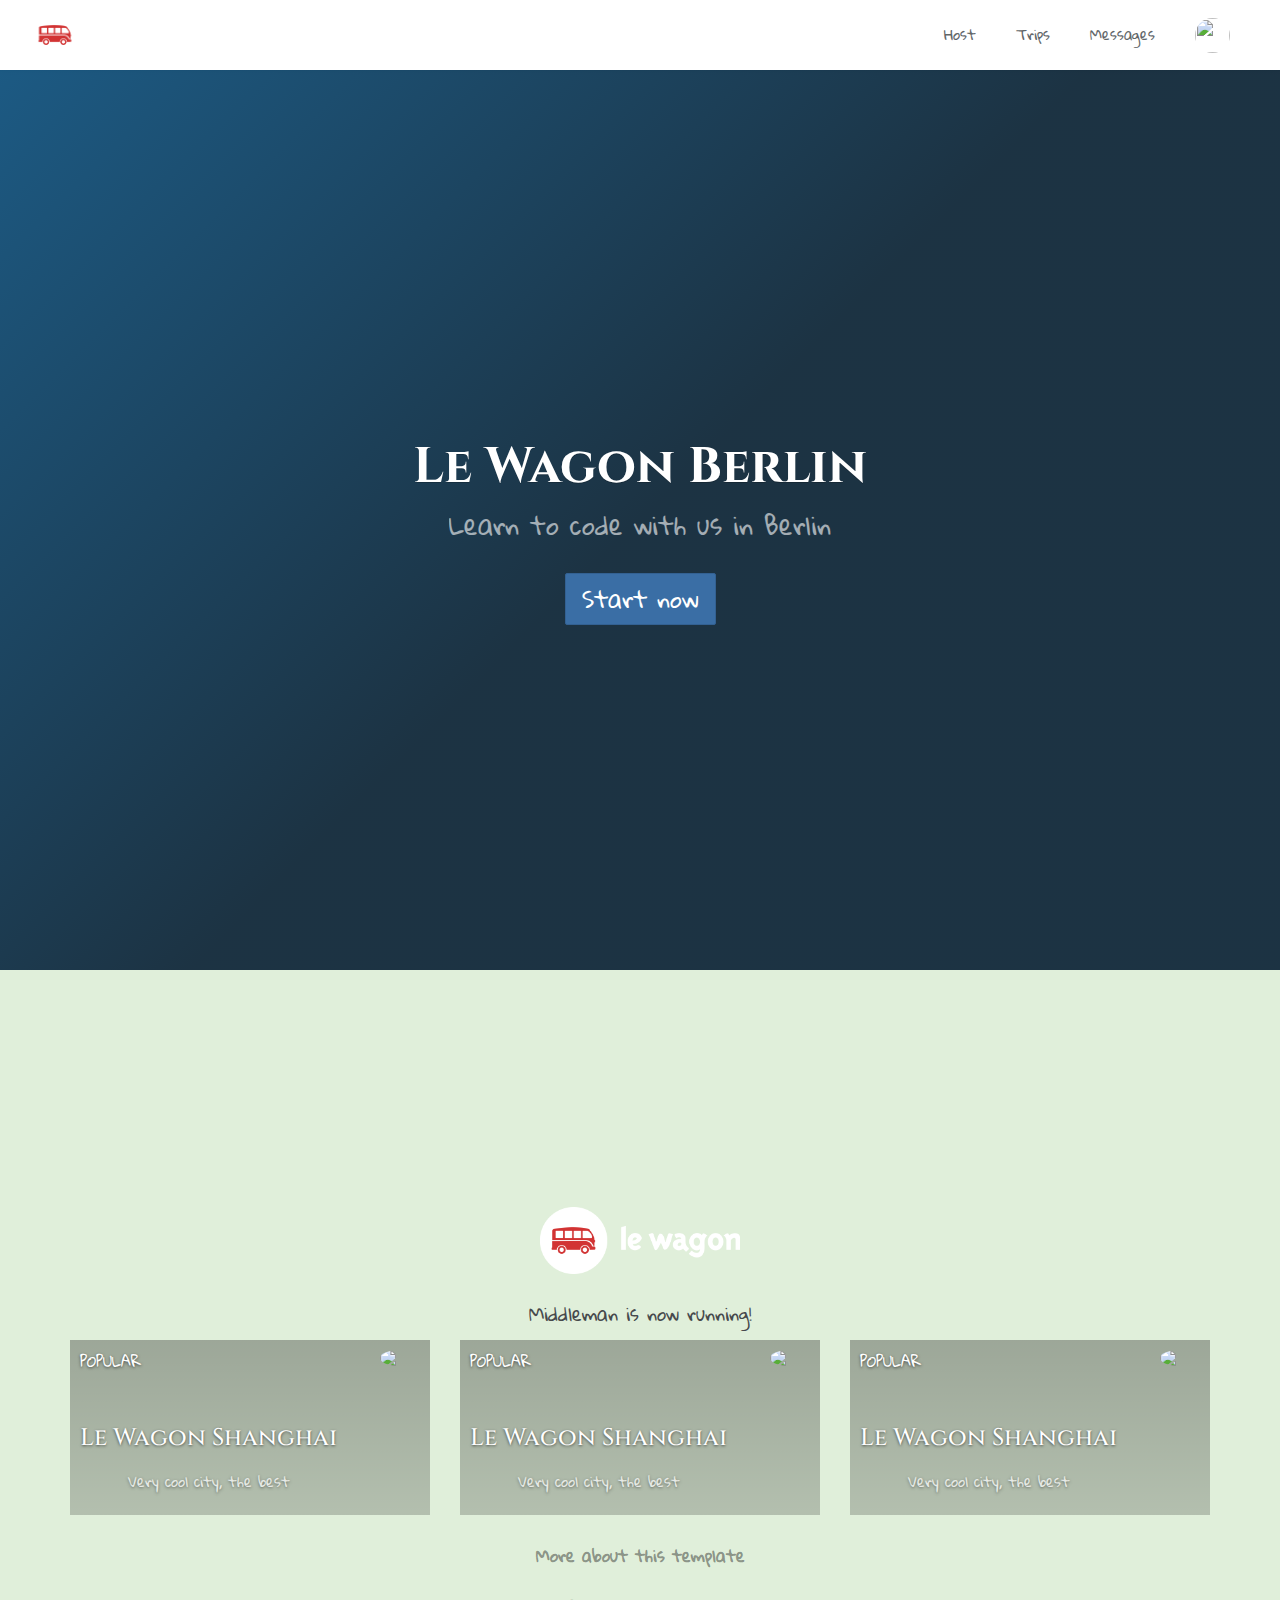
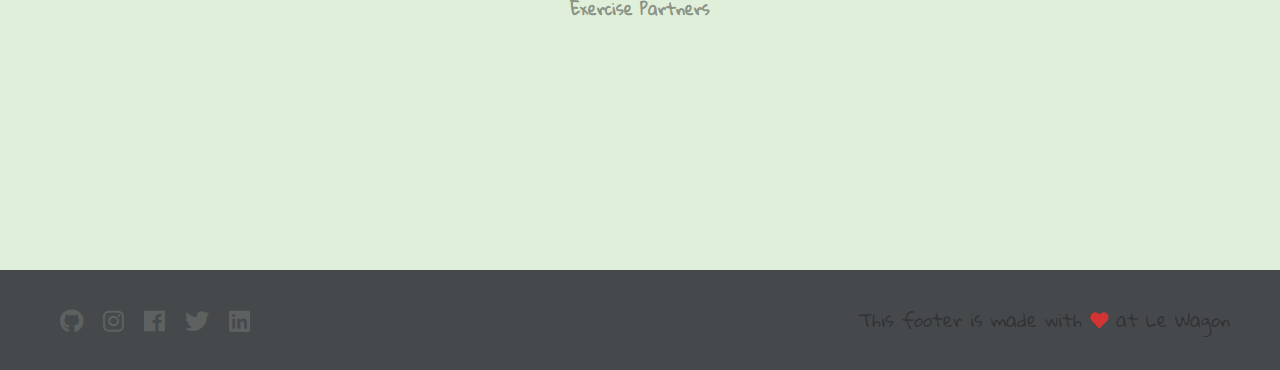
==== commit a4b0b620: "Automated commit at 2018-11-05 14:46:54 UTC by middleman-deploy 2.0.0-alpha" ====
--- a/index.html
+++ b/index.html
@@ -7,7 +7,7 @@
           content="width=device-width, initial-scale=1, shrink-to-fit=no">
     <!-- Use the title from a page's frontmatter if it has one -->
     <title>Le Wagon - Middleman</title>
-    <link href="stylesheets/application-13465632.css" rel="stylesheet" />
+    <link href="stylesheets/application-00822d80.css" rel="stylesheet" />
     <script src="javascripts/application-93de88c9.js"></script>
     <link href="images/favicon-f15af148.png" rel="icon" type="image/png" />
   </head>
@@ -47,6 +47,7 @@
   </div>
 </div>
 
+    
 <div class="banner" style="background-image: linear-gradient(-225deg, rgba(0,101,168,0.6) 0%, rgba(0,36,61,0.6) 50%), url('https://kitt.lewagon.com/placeholder/cities/berlin');">
   <div class="banner-content">
     <h1>Le Wagon Berlin</h1>
@@ -59,7 +60,7 @@
   <div class="home-content">
 
     <img src="images/logo-acc9c0ec.png" width="200" alt="Logo" />
-    <p>
+    <p class="middle">
       Middleman is now running!
     </p>
     <div class="container">
@@ -109,7 +110,9 @@
     </p>
   </div>
 </div>
-<div class="footer">
+
+
+    <div class="footer">
   <div class="footer-links">
     <a href="#"><i class="fab fa-github"></i></a>
     <a href="#"><i class="fab fa-instagram"></i></a>
@@ -122,6 +125,5 @@
   </div>
 </div>
 
-
   </body>
 </html>
--- a/stylesheets/application-00822d80.css
+++ b/stylesheets/application-00822d80.css
@@ -0,0 +1,8 @@
+@import url("https://fonts.googleapis.com/css?family=Open+Sans:400,300,700|Raleway:400,100,300,700,500");@import url("https://fonts.googleapis.com/css?family=Cinzel|Gloria+Hallelujah|Kumar+One+Outline");/*!
+ * Bootstrap v3.3.7 (http://getbootstrap.com)
+ * Copyright 2011-2016 Twitter, Inc.
+ * Licensed under MIT (https://github.com/twbs/bootstrap/blob/master/LICENSE)
+ *//*! normalize.css v3.0.3 | MIT License | github.com/necolas/normalize.css */html{font-family:sans-serif;-ms-text-size-adjust:100%;-webkit-text-size-adjust:100%}body{margin:0}article,aside,details,figcaption,figure,footer,header,hgroup,main,menu,nav,section,summary{display:block}audio,canvas,progress,video{display:inline-block;vertical-align:baseline}audio:not([controls]){display:none;height:0}[hidden],template{display:none}a{background-color:transparent}a:active,a:hover{outline:0}abbr[title]{border-bottom:1px dotted}b,strong{font-weight:bold}dfn{font-style:italic}h1{font-size:2em;margin:0.67em 0}mark{background:#ff0;color:#000}small{font-size:80%}sub,sup{font-size:75%;line-height:0;position:relative;vertical-align:baseline}sup{top:-0.5em}sub{bottom:-0.25em}img{border:0}svg:not(:root){overflow:hidden}figure{margin:1em 40px}hr{-webkit-box-sizing:content-box;box-sizing:content-box;height:0}pre{overflow:auto}code,kbd,pre,samp{font-family:monospace, monospace;font-size:1em}button,input,optgroup,select,textarea{color:inherit;font:inherit;margin:0}button{overflow:visible}button,select{text-transform:none}button,html input[type="button"],input[type="reset"],input[type="submit"]{-webkit-appearance:button;cursor:pointer}button[disabled],html input[disabled]{cursor:default}button::-moz-focus-inner,input::-moz-focus-inner{border:0;padding:0}input{line-height:normal}input[type="checkbox"],input[type="radio"]{-webkit-box-sizing:border-box;box-sizing:border-box;padding:0}input[type="number"]::-webkit-inner-spin-button,input[type="number"]::-webkit-outer-spin-button{height:auto}input[type="search"]{-webkit-appearance:textfield;-webkit-box-sizing:content-box;box-sizing:content-box}input[type="search"]::-webkit-search-cancel-button,input[type="search"]::-webkit-search-decoration{-webkit-appearance:none}fieldset{border:1px solid #c0c0c0;margin:0 2px;padding:0.35em 0.625em 0.75em}legend{border:0;padding:0}textarea{overflow:auto}optgroup{font-weight:bold}table{border-collapse:collapse;border-spacing:0}td,th{padding:0}/*! Source: https://github.com/h5bp/html5-boilerplate/blob/master/src/css/main.css */@media print{*,*:before,*:after{background:transparent !important;color:#000 !important;-webkit-box-shadow:none !important;box-shadow:none !important;text-shadow:none !important}a,a:visited{text-decoration:underline}a[href]:after{content:" (" attr(href) ")"}abbr[title]:after{content:" (" attr(title) ")"}a[href^="#"]:after,a[href^="javascript:"]:after{content:""}pre,blockquote{border:1px solid #999;page-break-inside:avoid}thead{display:table-header-group}tr,img{page-break-inside:avoid}img{max-width:100% !important}p,h2,h3{orphans:3;widows:3}h2,h3{page-break-after:avoid}.navbar{display:none}.btn>.caret,.dropup>.btn>.caret{border-top-color:#000 !important}.label{border:1px solid #000}.table{border-collapse:collapse !important}.table td,.table th{background-color:#fff !important}.table-bordered th,.table-bordered td{border:1px solid #ddd !important}}@font-face{font-family:'Glyphicons Halflings';src:url("../assets/bootstrap/glyphicons-halflings-regular-86b6f62b.eot");src:url("../assets/bootstrap/glyphicons-halflings-regular-86b6f62b.eot?#iefix") format("embedded-opentype"),url("../assets/bootstrap/glyphicons-halflings-regular-ca35b697.woff2") format("woff2"),url("../assets/bootstrap/glyphicons-halflings-regular-278e49a8.woff") format("woff"),url("../assets/bootstrap/glyphicons-halflings-regular-44bc1850.ttf") format("truetype"),url("../assets/bootstrap/glyphicons-halflings-regular-de51a849.svg#glyphicons_halflingsregular") format("svg")}.glyphicon{position:relative;top:1px;display:inline-block;font-family:'Glyphicons Halflings';font-style:normal;font-weight:normal;line-height:1;-webkit-font-smoothing:antialiased;-moz-osx-font-smoothing:grayscale}.glyphicon-asterisk:before{content:"\002a"}.glyphicon-plus:before{content:"\002b"}.glyphicon-euro:before,.glyphicon-eur:before{content:"\20ac"}.glyphicon-minus:before{content:"\2212"}.glyphicon-cloud:before{content:"\2601"}.glyphicon-envelope:before{content:"\2709"}.glyphicon-pencil:before{content:"\270f"}.glyphicon-glass:before{content:"\e001"}.glyphicon-music:before{content:"\e002"}.glyphicon-search:before{content:"\e003"}.glyphicon-heart:before{content:"\e005"}.glyphicon-star:before{content:"\e006"}.glyphicon-star-empty:before{content:"\e007"}.glyphicon-user:before{content:"\e008"}.glyphicon-film:before{content:"\e009"}.glyphicon-th-large:before{content:"\e010"}.glyphicon-th:before{content:"\e011"}.glyphicon-th-list:before{content:"\e012"}.glyphicon-ok:before{content:"\e013"}.glyphicon-remove:before{content:"\e014"}.glyphicon-zoom-in:before{content:"\e015"}.glyphicon-zoom-out:before{content:"\e016"}.glyphicon-off:before{content:"\e017"}.glyphicon-signal:before{content:"\e018"}.glyphicon-cog:before{content:"\e019"}.glyphicon-trash:before{content:"\e020"}.glyphicon-home:before{content:"\e021"}.glyphicon-file:before{content:"\e022"}.glyphicon-time:before{content:"\e023"}.glyphicon-road:before{content:"\e024"}.glyphicon-download-alt:before{content:"\e025"}.glyphicon-download:before{content:"\e026"}.glyphicon-upload:before{content:"\e027"}.glyphicon-inbox:before{content:"\e028"}.glyphicon-play-circle:before{content:"\e029"}.glyphicon-repeat:before{content:"\e030"}.glyphicon-refresh:before{content:"\e031"}.glyphicon-list-alt:before{content:"\e032"}.glyphicon-lock:before{content:"\e033"}.glyphicon-flag:before{content:"\e034"}.glyphicon-headphones:before{content:"\e035"}.glyphicon-volume-off:before{content:"\e036"}.glyphicon-volume-down:before{content:"\e037"}.glyphicon-volume-up:before{content:"\e038"}.glyphicon-qrcode:before{content:"\e039"}.glyphicon-barcode:before{content:"\e040"}.glyphicon-tag:before{content:"\e041"}.glyphicon-tags:before{content:"\e042"}.glyphicon-book:before{content:"\e043"}.glyphicon-bookmark:before{content:"\e044"}.glyphicon-print:before{content:"\e045"}.glyphicon-camera:before{content:"\e046"}.glyphicon-font:before{content:"\e047"}.glyphicon-bold:before{content:"\e048"}.glyphicon-italic:before{content:"\e049"}.glyphicon-text-height:before{content:"\e050"}.glyphicon-text-width:before{content:"\e051"}.glyphicon-align-left:before{content:"\e052"}.glyphicon-align-center:before{content:"\e053"}.glyphicon-align-right:before{content:"\e054"}.glyphicon-align-justify:before{content:"\e055"}.glyphicon-list:before{content:"\e056"}.glyphicon-indent-left:before{content:"\e057"}.glyphicon-indent-right:before{content:"\e058"}.glyphicon-facetime-video:before{content:"\e059"}.glyphicon-picture:before{content:"\e060"}.glyphicon-map-marker:before{content:"\e062"}.glyphicon-adjust:before{content:"\e063"}.glyphicon-tint:before{content:"\e064"}.glyphicon-edit:before{content:"\e065"}.glyphicon-share:before{content:"\e066"}.glyphicon-check:before{content:"\e067"}.glyphicon-move:before{content:"\e068"}.glyphicon-step-backward:before{content:"\e069"}.glyphicon-fast-backward:before{content:"\e070"}.glyphicon-backward:before{content:"\e071"}.glyphicon-play:before{content:"\e072"}.glyphicon-pause:before{content:"\e073"}.glyphicon-stop:before{content:"\e074"}.glyphicon-forward:before{content:"\e075"}.glyphicon-fast-forward:before{content:"\e076"}.glyphicon-step-forward:before{content:"\e077"}.glyphicon-eject:before{content:"\e078"}.glyphicon-chevron-left:before{content:"\e079"}.glyphicon-chevron-right:before{content:"\e080"}.glyphicon-plus-sign:before{content:"\e081"}.glyphicon-minus-sign:before{content:"\e082"}.glyphicon-remove-sign:before{content:"\e083"}.glyphicon-ok-sign:before{content:"\e084"}.glyphicon-question-sign:before{content:"\e085"}.glyphicon-info-sign:before{content:"\e086"}.glyphicon-screenshot:before{content:"\e087"}.glyphicon-remove-circle:before{content:"\e088"}.glyphicon-ok-circle:before{content:"\e089"}.glyphicon-ban-circle:before{content:"\e090"}.glyphicon-arrow-left:before{content:"\e091"}.glyphicon-arrow-right:before{content:"\e092"}.glyphicon-arrow-up:before{content:"\e093"}.glyphicon-arrow-down:before{content:"\e094"}.glyphicon-share-alt:before{content:"\e095"}.glyphicon-resize-full:before{content:"\e096"}.glyphicon-resize-small:before{content:"\e097"}.glyphicon-exclamation-sign:before{content:"\e101"}.glyphicon-gift:before{content:"\e102"}.glyphicon-leaf:before{content:"\e103"}.glyphicon-fire:before{content:"\e104"}.glyphicon-eye-open:before{content:"\e105"}.glyphicon-eye-close:before{content:"\e106"}.glyphicon-warning-sign:before{content:"\e107"}.glyphicon-plane:before{content:"\e108"}.glyphicon-calendar:before{content:"\e109"}.glyphicon-random:before{content:"\e110"}.glyphicon-comment:before{content:"\e111"}.glyphicon-magnet:before{content:"\e112"}.glyphicon-chevron-up:before{content:"\e113"}.glyphicon-chevron-down:before{content:"\e114"}.glyphicon-retweet:before{content:"\e115"}.glyphicon-shopping-cart:before{content:"\e116"}.glyphicon-folder-close:before{content:"\e117"}.glyphicon-folder-open:before{content:"\e118"}.glyphicon-resize-vertical:before{content:"\e119"}.glyphicon-resize-horizontal:before{content:"\e120"}.glyphicon-hdd:before{content:"\e121"}.glyphicon-bullhorn:before{content:"\e122"}.glyphicon-bell:before{content:"\e123"}.glyphicon-certificate:before{content:"\e124"}.glyphicon-thumbs-up:before{content:"\e125"}.glyphicon-thumbs-down:before{content:"\e126"}.glyphicon-hand-right:before{content:"\e127"}.glyphicon-hand-left:before{content:"\e128"}.glyphicon-hand-up:before{content:"\e129"}.glyphicon-hand-down:before{content:"\e130"}.glyphicon-circle-arrow-right:before{content:"\e131"}.glyphicon-circle-arrow-left:before{content:"\e132"}.glyphicon-circle-arrow-up:before{content:"\e133"}.glyphicon-circle-arrow-down:before{content:"\e134"}.glyphicon-globe:before{content:"\e135"}.glyphicon-wrench:before{content:"\e136"}.glyphicon-tasks:before{content:"\e137"}.glyphicon-filter:before{content:"\e138"}.glyphicon-briefcase:before{content:"\e139"}.glyphicon-fullscreen:before{content:"\e140"}.glyphicon-dashboard:before{content:"\e141"}.glyphicon-paperclip:before{content:"\e142"}.glyphicon-heart-empty:before{content:"\e143"}.glyphicon-link:before{content:"\e144"}.glyphicon-phone:before{content:"\e145"}.glyphicon-pushpin:before{content:"\e146"}.glyphicon-usd:before{content:"\e148"}.glyphicon-gbp:before{content:"\e149"}.glyphicon-sort:before{content:"\e150"}.glyphicon-sort-by-alphabet:before{content:"\e151"}.glyphicon-sort-by-alphabet-alt:before{content:"\e152"}.glyphicon-sort-by-order:before{content:"\e153"}.glyphicon-sort-by-order-alt:before{content:"\e154"}.glyphicon-sort-by-attributes:before{content:"\e155"}.glyphicon-sort-by-attributes-alt:before{content:"\e156"}.glyphicon-unchecked:before{content:"\e157"}.glyphicon-expand:before{content:"\e158"}.glyphicon-collapse-down:before{content:"\e159"}.glyphicon-collapse-up:before{content:"\e160"}.glyphicon-log-in:before{content:"\e161"}.glyphicon-flash:before{content:"\e162"}.glyphicon-log-out:before{content:"\e163"}.glyphicon-new-window:before{content:"\e164"}.glyphicon-record:before{content:"\e165"}.glyphicon-save:before{content:"\e166"}.glyphicon-open:before{content:"\e167"}.glyphicon-saved:before{content:"\e168"}.glyphicon-import:before{content:"\e169"}.glyphicon-export:before{content:"\e170"}.glyphicon-send:before{content:"\e171"}.glyphicon-floppy-disk:before{content:"\e172"}.glyphicon-floppy-saved:before{content:"\e173"}.glyphicon-floppy-remove:before{content:"\e174"}.glyphicon-floppy-save:before{content:"\e175"}.glyphicon-floppy-open:before{content:"\e176"}.glyphicon-credit-card:before{content:"\e177"}.glyphicon-transfer:before{content:"\e178"}.glyphicon-cutlery:before{content:"\e179"}.glyphicon-header:before{content:"\e180"}.glyphicon-compressed:before{content:"\e181"}.glyphicon-earphone:before{content:"\e182"}.glyphicon-phone-alt:before{content:"\e183"}.glyphicon-tower:before{content:"\e184"}.glyphicon-stats:before{content:"\e185"}.glyphicon-sd-video:before{content:"\e186"}.glyphicon-hd-video:before{content:"\e187"}.glyphicon-subtitles:before{content:"\e188"}.glyphicon-sound-stereo:before{content:"\e189"}.glyphicon-sound-dolby:before{content:"\e190"}.glyphicon-sound-5-1:before{content:"\e191"}.glyphicon-sound-6-1:before{content:"\e192"}.glyphicon-sound-7-1:before{content:"\e193"}.glyphicon-copyright-mark:before{content:"\e194"}.glyphicon-registration-mark:before{content:"\e195"}.glyphicon-cloud-download:before{content:"\e197"}.glyphicon-cloud-upload:before{content:"\e198"}.glyphicon-tree-conifer:before{content:"\e199"}.glyphicon-tree-deciduous:before{content:"\e200"}.glyphicon-cd:before{content:"\e201"}.glyphicon-save-file:before{content:"\e202"}.glyphicon-open-file:before{content:"\e203"}.glyphicon-level-up:before{content:"\e204"}.glyphicon-copy:before{content:"\e205"}.glyphicon-paste:before{content:"\e206"}.glyphicon-alert:before{content:"\e209"}.glyphicon-equalizer:before{content:"\e210"}.glyphicon-king:before{content:"\e211"}.glyphicon-queen:before{content:"\e212"}.glyphicon-pawn:before{content:"\e213"}.glyphicon-bishop:before{content:"\e214"}.glyphicon-knight:before{content:"\e215"}.glyphicon-baby-formula:before{content:"\e216"}.glyphicon-tent:before{content:"\26fa"}.glyphicon-blackboard:before{content:"\e218"}.glyphicon-bed:before{content:"\e219"}.glyphicon-apple:before{content:"\f8ff"}.glyphicon-erase:before{content:"\e221"}.glyphicon-hourglass:before{content:"\231b"}.glyphicon-lamp:before{content:"\e223"}.glyphicon-duplicate:before{content:"\e224"}.glyphicon-piggy-bank:before{content:"\e225"}.glyphicon-scissors:before{content:"\e226"}.glyphicon-bitcoin:before{content:"\e227"}.glyphicon-btc:before{content:"\e227"}.glyphicon-xbt:before{content:"\e227"}.glyphicon-yen:before{content:"\00a5"}.glyphicon-jpy:before{content:"\00a5"}.glyphicon-ruble:before{content:"\20bd"}.glyphicon-rub:before{content:"\20bd"}.glyphicon-scale:before{content:"\e230"}.glyphicon-ice-lolly:before{content:"\e231"}.glyphicon-ice-lolly-tasted:before{content:"\e232"}.glyphicon-education:before{content:"\e233"}.glyphicon-option-horizontal:before{content:"\e234"}.glyphicon-option-vertical:before{content:"\e235"}.glyphicon-menu-hamburger:before{content:"\e236"}.glyphicon-modal-window:before{content:"\e237"}.glyphicon-oil:before{content:"\e238"}.glyphicon-grain:before{content:"\e239"}.glyphicon-sunglasses:before{content:"\e240"}.glyphicon-text-size:before{content:"\e241"}.glyphicon-text-color:before{content:"\e242"}.glyphicon-text-background:before{content:"\e243"}.glyphicon-object-align-top:before{content:"\e244"}.glyphicon-object-align-bottom:before{content:"\e245"}.glyphicon-object-align-horizontal:before{content:"\e246"}.glyphicon-object-align-left:before{content:"\e247"}.glyphicon-object-align-vertical:before{content:"\e248"}.glyphicon-object-align-right:before{content:"\e249"}.glyphicon-triangle-right:before{content:"\e250"}.glyphicon-triangle-left:before{content:"\e251"}.glyphicon-triangle-bottom:before{content:"\e252"}.glyphicon-triangle-top:before{content:"\e253"}.glyphicon-console:before{content:"\e254"}.glyphicon-superscript:before{content:"\e255"}.glyphicon-subscript:before{content:"\e256"}.glyphicon-menu-left:before{content:"\e257"}.glyphicon-menu-right:before{content:"\e258"}.glyphicon-menu-down:before{content:"\e259"}.glyphicon-menu-up:before{content:"\e260"}*{-webkit-box-sizing:border-box;box-sizing:border-box}*:before,*:after{-webkit-box-sizing:border-box;box-sizing:border-box}html{font-size:10px;-webkit-tap-highlight-color:transparent}body{font-family:"Gloria Hallelujah", "Helvetica", "sans-serif";font-size:18px;line-height:1.42857143;color:#333333;background-color:#46494C}input,button,select,textarea{font-family:inherit;font-size:inherit;line-height:inherit}a{color:#3A6EA5;text-decoration:none}a:hover,a:focus{color:#26486c;text-decoration:underline}a:focus{outline:5px auto -webkit-focus-ring-color;outline-offset:-2px}figure{margin:0}img{vertical-align:middle}.img-responsive{display:block;max-width:100%;height:auto}.img-rounded{border-radius:2px}.img-thumbnail{padding:4px;line-height:1.42857143;background-color:#46494C;border:1px solid #ddd;border-radius:2px;-webkit-transition:all 0.2s ease-in-out;transition:all 0.2s ease-in-out;display:inline-block;max-width:100%;height:auto}.img-circle{border-radius:50%}hr{margin-top:25px;margin-bottom:25px;border:0;border-top:1px solid #eeeeee}.sr-only{position:absolute;width:1px;height:1px;margin:-1px;padding:0;overflow:hidden;clip:rect(0, 0, 0, 0);border:0}.sr-only-focusable:active,.sr-only-focusable:focus{position:static;width:auto;height:auto;margin:0;overflow:visible;clip:auto}[role="button"]{cursor:pointer}h1,h2,h3,h4,h5,h6,.h1,.h2,.h3,.h4,.h5,.h6{font-family:"Cinzel", "Helvetica", "sans-serif";font-weight:500;line-height:1.1;color:inherit}h1 small,h1 .small,h2 small,h2 .small,h3 small,h3 .small,h4 small,h4 .small,h5 small,h5 .small,h6 small,h6 .small,.h1 small,.h1 .small,.h2 small,.h2 .small,.h3 small,.h3 .small,.h4 small,.h4 .small,.h5 small,.h5 .small,.h6 small,.h6 .small{font-weight:normal;line-height:1;color:#777777}h1,.h1,h2,.h2,h3,.h3{margin-top:25px;margin-bottom:12.5px}h1 small,h1 .small,.h1 small,.h1 .small,h2 small,h2 .small,.h2 small,.h2 .small,h3 small,h3 .small,.h3 small,.h3 .small{font-size:65%}h4,.h4,h5,.h5,h6,.h6{margin-top:12.5px;margin-bottom:12.5px}h4 small,h4 .small,.h4 small,.h4 .small,h5 small,h5 .small,.h5 small,.h5 .small,h6 small,h6 .small,.h6 small,.h6 .small{font-size:75%}h1,.h1{font-size:46px}h2,.h2{font-size:38px}h3,.h3{font-size:31px}h4,.h4{font-size:23px}h5,.h5{font-size:18px}h6,.h6{font-size:16px}p{margin:0 0 12.5px}.lead{margin-bottom:25px;font-size:20px;font-weight:300;line-height:1.4}@media (min-width: 768px){.lead{font-size:27px}}small,.small{font-size:88%}mark,.mark{background-color:#fcf8e3;padding:.2em}.text-left{text-align:left}.text-right{text-align:right}.text-center{text-align:center}.text-justify{text-align:justify}.text-nowrap{white-space:nowrap}.text-lowercase{text-transform:lowercase}.text-uppercase,.initialism{text-transform:uppercase}.text-capitalize{text-transform:capitalize}.text-muted{color:#777777}.text-primary{color:#3A6EA5}a.text-primary:hover,a.text-primary:focus{color:#2d557f}.text-success{color:#3c763d}a.text-success:hover,a.text-success:focus{color:#2b542c}.text-info{color:#31708f}a.text-info:hover,a.text-info:focus{color:#245269}.text-warning{color:#8a6d3b}a.text-warning:hover,a.text-warning:focus{color:#66512c}.text-danger{color:#a94442}a.text-danger:hover,a.text-danger:focus{color:#843534}.bg-primary{color:#fff}.bg-primary{background-color:#3A6EA5}a.bg-primary:hover,a.bg-primary:focus{background-color:#2d557f}.bg-success{background-color:#dff0d8}a.bg-success:hover,a.bg-success:focus{background-color:#c1e2b3}.bg-info{background-color:#d9edf7}a.bg-info:hover,a.bg-info:focus{background-color:#afd9ee}.bg-warning{background-color:#fcf8e3}a.bg-warning:hover,a.bg-warning:focus{background-color:#f7ecb5}.bg-danger{background-color:#f2dede}a.bg-danger:hover,a.bg-danger:focus{background-color:#e4b9b9}.page-header{padding-bottom:11.5px;margin:50px 0 25px;border-bottom:1px solid #eeeeee}ul,ol{margin-top:0;margin-bottom:12.5px}ul ul,ul ol,ol ul,ol ol{margin-bottom:0}.list-unstyled{padding-left:0;list-style:none}.list-inline{padding-left:0;list-style:none;margin-left:-5px}.list-inline>li{display:inline-block;padding-left:5px;padding-right:5px}dl{margin-top:0;margin-bottom:25px}dt,dd{line-height:1.42857143}dt{font-weight:bold}dd{margin-left:0}.dl-horizontal dd:before,.dl-horizontal dd:after{content:" ";display:table}.dl-horizontal dd:after{clear:both}@media (min-width: 768px){.dl-horizontal dt{float:left;width:160px;clear:left;text-align:right;overflow:hidden;text-overflow:ellipsis;white-space:nowrap}.dl-horizontal dd{margin-left:180px}}abbr[title],abbr[data-original-title]{cursor:help;border-bottom:1px dotted #777777}.initialism{font-size:90%}blockquote{padding:12.5px 25px;margin:0 0 25px;font-size:22.5px;border-left:5px solid #eeeeee}blockquote p:last-child,blockquote ul:last-child,blockquote ol:last-child{margin-bottom:0}blockquote footer,blockquote small,blockquote .small{display:block;font-size:80%;line-height:1.42857143;color:#777777}blockquote footer:before,blockquote small:before,blockquote .small:before{content:'\2014 \00A0'}.blockquote-reverse,blockquote.pull-right{padding-right:15px;padding-left:0;border-right:5px solid #eeeeee;border-left:0;text-align:right}.blockquote-reverse footer:before,.blockquote-reverse small:before,.blockquote-reverse .small:before,blockquote.pull-right footer:before,blockquote.pull-right small:before,blockquote.pull-right .small:before{content:''}.blockquote-reverse footer:after,.blockquote-reverse small:after,.blockquote-reverse .small:after,blockquote.pull-right footer:after,blockquote.pull-right small:after,blockquote.pull-right .small:after{content:'\00A0 \2014'}address{margin-bottom:25px;font-style:normal;line-height:1.42857143}code,kbd,pre,samp{font-family:Menlo, Monaco, Consolas, "Courier New", monospace}code{padding:2px 4px;font-size:90%;color:#c7254e;background-color:#f9f2f4;border-radius:2px}kbd{padding:2px 4px;font-size:90%;color:#fff;background-color:#333;border-radius:2px;-webkit-box-shadow:inset 0 -1px 0 rgba(0,0,0,0.25);box-shadow:inset 0 -1px 0 rgba(0,0,0,0.25)}kbd kbd{padding:0;font-size:100%;font-weight:bold;-webkit-box-shadow:none;box-shadow:none}pre{display:block;padding:12px;margin:0 0 12.5px;font-size:17px;line-height:1.42857143;word-break:break-all;word-wrap:break-word;color:#333333;background-color:#f5f5f5;border:1px solid #ccc;border-radius:2px}pre code{padding:0;font-size:inherit;color:inherit;white-space:pre-wrap;background-color:transparent;border-radius:0}.pre-scrollable{max-height:340px;overflow-y:scroll}.container{margin-right:auto;margin-left:auto;padding-left:15px;padding-right:15px}.container:before,.container:after{content:" ";display:table}.container:after{clear:both}@media (min-width: 768px){.container{width:750px}}@media (min-width: 992px){.container{width:970px}}@media (min-width: 1200px){.container{width:1170px}}.container-fluid{margin-right:auto;margin-left:auto;padding-left:15px;padding-right:15px}.container-fluid:before,.container-fluid:after{content:" ";display:table}.container-fluid:after{clear:both}.row{margin-left:-15px;margin-right:-15px}.row:before,.row:after{content:" ";display:table}.row:after{clear:both}.col-xs-1,.col-sm-1,.col-md-1,.col-lg-1,.col-xs-2,.col-sm-2,.col-md-2,.col-lg-2,.col-xs-3,.col-sm-3,.col-md-3,.col-lg-3,.col-xs-4,.col-sm-4,.col-md-4,.col-lg-4,.col-xs-5,.col-sm-5,.col-md-5,.col-lg-5,.col-xs-6,.col-sm-6,.col-md-6,.col-lg-6,.col-xs-7,.col-sm-7,.col-md-7,.col-lg-7,.col-xs-8,.col-sm-8,.col-md-8,.col-lg-8,.col-xs-9,.col-sm-9,.col-md-9,.col-lg-9,.col-xs-10,.col-sm-10,.col-md-10,.col-lg-10,.col-xs-11,.col-sm-11,.col-md-11,.col-lg-11,.col-xs-12,.col-sm-12,.col-md-12,.col-lg-12{position:relative;min-height:1px;padding-left:15px;padding-right:15px}.col-xs-1,.col-xs-2,.col-xs-3,.col-xs-4,.col-xs-5,.col-xs-6,.col-xs-7,.col-xs-8,.col-xs-9,.col-xs-10,.col-xs-11,.col-xs-12{float:left}.col-xs-1{width:8.33333333%}.col-xs-2{width:16.66666667%}.col-xs-3{width:25%}.col-xs-4{width:33.33333333%}.col-xs-5{width:41.66666667%}.col-xs-6{width:50%}.col-xs-7{width:58.33333333%}.col-xs-8{width:66.66666667%}.col-xs-9{width:75%}.col-xs-10{width:83.33333333%}.col-xs-11{width:91.66666667%}.col-xs-12{width:100%}.col-xs-pull-0{right:auto}.col-xs-pull-1{right:8.33333333%}.col-xs-pull-2{right:16.66666667%}.col-xs-pull-3{right:25%}.col-xs-pull-4{right:33.33333333%}.col-xs-pull-5{right:41.66666667%}.col-xs-pull-6{right:50%}.col-xs-pull-7{right:58.33333333%}.col-xs-pull-8{right:66.66666667%}.col-xs-pull-9{right:75%}.col-xs-pull-10{right:83.33333333%}.col-xs-pull-11{right:91.66666667%}.col-xs-pull-12{right:100%}.col-xs-push-0{left:auto}.col-xs-push-1{left:8.33333333%}.col-xs-push-2{left:16.66666667%}.col-xs-push-3{left:25%}.col-xs-push-4{left:33.33333333%}.col-xs-push-5{left:41.66666667%}.col-xs-push-6{left:50%}.col-xs-push-7{left:58.33333333%}.col-xs-push-8{left:66.66666667%}.col-xs-push-9{left:75%}.col-xs-push-10{left:83.33333333%}.col-xs-push-11{left:91.66666667%}.col-xs-push-12{left:100%}.col-xs-offset-0{margin-left:0%}.col-xs-offset-1{margin-left:8.33333333%}.col-xs-offset-2{margin-left:16.66666667%}.col-xs-offset-3{margin-left:25%}.col-xs-offset-4{margin-left:33.33333333%}.col-xs-offset-5{margin-left:41.66666667%}.col-xs-offset-6{margin-left:50%}.col-xs-offset-7{margin-left:58.33333333%}.col-xs-offset-8{margin-left:66.66666667%}.col-xs-offset-9{margin-left:75%}.col-xs-offset-10{margin-left:83.33333333%}.col-xs-offset-11{margin-left:91.66666667%}.col-xs-offset-12{margin-left:100%}@media (min-width: 768px){.col-sm-1,.col-sm-2,.col-sm-3,.col-sm-4,.col-sm-5,.col-sm-6,.col-sm-7,.col-sm-8,.col-sm-9,.col-sm-10,.col-sm-11,.col-sm-12{float:left}.col-sm-1{width:8.33333333%}.col-sm-2{width:16.66666667%}.col-sm-3{width:25%}.col-sm-4{width:33.33333333%}.col-sm-5{width:41.66666667%}.col-sm-6{width:50%}.col-sm-7{width:58.33333333%}.col-sm-8{width:66.66666667%}.col-sm-9{width:75%}.col-sm-10{width:83.33333333%}.col-sm-11{width:91.66666667%}.col-sm-12{width:100%}.col-sm-pull-0{right:auto}.col-sm-pull-1{right:8.33333333%}.col-sm-pull-2{right:16.66666667%}.col-sm-pull-3{right:25%}.col-sm-pull-4{right:33.33333333%}.col-sm-pull-5{right:41.66666667%}.col-sm-pull-6{right:50%}.col-sm-pull-7{right:58.33333333%}.col-sm-pull-8{right:66.66666667%}.col-sm-pull-9{right:75%}.col-sm-pull-10{right:83.33333333%}.col-sm-pull-11{right:91.66666667%}.col-sm-pull-12{right:100%}.col-sm-push-0{left:auto}.col-sm-push-1{left:8.33333333%}.col-sm-push-2{left:16.66666667%}.col-sm-push-3{left:25%}.col-sm-push-4{left:33.33333333%}.col-sm-push-5{left:41.66666667%}.col-sm-push-6{left:50%}.col-sm-push-7{left:58.33333333%}.col-sm-push-8{left:66.66666667%}.col-sm-push-9{left:75%}.col-sm-push-10{left:83.33333333%}.col-sm-push-11{left:91.66666667%}.col-sm-push-12{left:100%}.col-sm-offset-0{margin-left:0%}.col-sm-offset-1{margin-left:8.33333333%}.col-sm-offset-2{margin-left:16.66666667%}.col-sm-offset-3{margin-left:25%}.col-sm-offset-4{margin-left:33.33333333%}.col-sm-offset-5{margin-left:41.66666667%}.col-sm-offset-6{margin-left:50%}.col-sm-offset-7{margin-left:58.33333333%}.col-sm-offset-8{margin-left:66.66666667%}.col-sm-offset-9{margin-left:75%}.col-sm-offset-10{margin-left:83.33333333%}.col-sm-offset-11{margin-left:91.66666667%}.col-sm-offset-12{margin-left:100%}}@media (min-width: 992px){.col-md-1,.col-md-2,.col-md-3,.col-md-4,.col-md-5,.col-md-6,.col-md-7,.col-md-8,.col-md-9,.col-md-10,.col-md-11,.col-md-12{float:left}.col-md-1{width:8.33333333%}.col-md-2{width:16.66666667%}.col-md-3{width:25%}.col-md-4{width:33.33333333%}.col-md-5{width:41.66666667%}.col-md-6{width:50%}.col-md-7{width:58.33333333%}.col-md-8{width:66.66666667%}.col-md-9{width:75%}.col-md-10{width:83.33333333%}.col-md-11{width:91.66666667%}.col-md-12{width:100%}.col-md-pull-0{right:auto}.col-md-pull-1{right:8.33333333%}.col-md-pull-2{right:16.66666667%}.col-md-pull-3{right:25%}.col-md-pull-4{right:33.33333333%}.col-md-pull-5{right:41.66666667%}.col-md-pull-6{right:50%}.col-md-pull-7{right:58.33333333%}.col-md-pull-8{right:66.66666667%}.col-md-pull-9{right:75%}.col-md-pull-10{right:83.33333333%}.col-md-pull-11{right:91.66666667%}.col-md-pull-12{right:100%}.col-md-push-0{left:auto}.col-md-push-1{left:8.33333333%}.col-md-push-2{left:16.66666667%}.col-md-push-3{left:25%}.col-md-push-4{left:33.33333333%}.col-md-push-5{left:41.66666667%}.col-md-push-6{left:50%}.col-md-push-7{left:58.33333333%}.col-md-push-8{left:66.66666667%}.col-md-push-9{left:75%}.col-md-push-10{left:83.33333333%}.col-md-push-11{left:91.66666667%}.col-md-push-12{left:100%}.col-md-offset-0{margin-left:0%}.col-md-offset-1{margin-left:8.33333333%}.col-md-offset-2{margin-left:16.66666667%}.col-md-offset-3{margin-left:25%}.col-md-offset-4{margin-left:33.33333333%}.col-md-offset-5{margin-left:41.66666667%}.col-md-offset-6{margin-left:50%}.col-md-offset-7{margin-left:58.33333333%}.col-md-offset-8{margin-left:66.66666667%}.col-md-offset-9{margin-left:75%}.col-md-offset-10{margin-left:83.33333333%}.col-md-offset-11{margin-left:91.66666667%}.col-md-offset-12{margin-left:100%}}@media (min-width: 1200px){.col-lg-1,.col-lg-2,.col-lg-3,.col-lg-4,.col-lg-5,.col-lg-6,.col-lg-7,.col-lg-8,.col-lg-9,.col-lg-10,.col-lg-11,.col-lg-12{float:left}.col-lg-1{width:8.33333333%}.col-lg-2{width:16.66666667%}.col-lg-3{width:25%}.col-lg-4{width:33.33333333%}.col-lg-5{width:41.66666667%}.col-lg-6{width:50%}.col-lg-7{width:58.33333333%}.col-lg-8{width:66.66666667%}.col-lg-9{width:75%}.col-lg-10{width:83.33333333%}.col-lg-11{width:91.66666667%}.col-lg-12{width:100%}.col-lg-pull-0{right:auto}.col-lg-pull-1{right:8.33333333%}.col-lg-pull-2{right:16.66666667%}.col-lg-pull-3{right:25%}.col-lg-pull-4{right:33.33333333%}.col-lg-pull-5{right:41.66666667%}.col-lg-pull-6{right:50%}.col-lg-pull-7{right:58.33333333%}.col-lg-pull-8{right:66.66666667%}.col-lg-pull-9{right:75%}.col-lg-pull-10{right:83.33333333%}.col-lg-pull-11{right:91.66666667%}.col-lg-pull-12{right:100%}.col-lg-push-0{left:auto}.col-lg-push-1{left:8.33333333%}.col-lg-push-2{left:16.66666667%}.col-lg-push-3{left:25%}.col-lg-push-4{left:33.33333333%}.col-lg-push-5{left:41.66666667%}.col-lg-push-6{left:50%}.col-lg-push-7{left:58.33333333%}.col-lg-push-8{left:66.66666667%}.col-lg-push-9{left:75%}.col-lg-push-10{left:83.33333333%}.col-lg-push-11{left:91.66666667%}.col-lg-push-12{left:100%}.col-lg-offset-0{margin-left:0%}.col-lg-offset-1{margin-left:8.33333333%}.col-lg-offset-2{margin-left:16.66666667%}.col-lg-offset-3{margin-left:25%}.col-lg-offset-4{margin-left:33.33333333%}.col-lg-offset-5{margin-left:41.66666667%}.col-lg-offset-6{margin-left:50%}.col-lg-offset-7{margin-left:58.33333333%}.col-lg-offset-8{margin-left:66.66666667%}.col-lg-offset-9{margin-left:75%}.col-lg-offset-10{margin-left:83.33333333%}.col-lg-offset-11{margin-left:91.66666667%}.col-lg-offset-12{margin-left:100%}}table{background-color:transparent}caption{padding-top:8px;padding-bottom:8px;color:#777777;text-align:left}th{text-align:left}.table{width:100%;max-width:100%;margin-bottom:25px}.table>thead>tr>th,.table>thead>tr>td,.table>tbody>tr>th,.table>tbody>tr>td,.table>tfoot>tr>th,.table>tfoot>tr>td{padding:8px;line-height:1.42857143;vertical-align:top;border-top:1px solid #ddd}.table>thead>tr>th{vertical-align:bottom;border-bottom:2px solid #ddd}.table>caption+thead>tr:first-child>th,.table>caption+thead>tr:first-child>td,.table>colgroup+thead>tr:first-child>th,.table>colgroup+thead>tr:first-child>td,.table>thead:first-child>tr:first-child>th,.table>thead:first-child>tr:first-child>td{border-top:0}.table>tbody+tbody{border-top:2px solid #ddd}.table .table{background-color:#46494C}.table-condensed>thead>tr>th,.table-condensed>thead>tr>td,.table-condensed>tbody>tr>th,.table-condensed>tbody>tr>td,.table-condensed>tfoot>tr>th,.table-condensed>tfoot>tr>td{padding:5px}.table-bordered{border:1px solid #ddd}.table-bordered>thead>tr>th,.table-bordered>thead>tr>td,.table-bordered>tbody>tr>th,.table-bordered>tbody>tr>td,.table-bordered>tfoot>tr>th,.table-bordered>tfoot>tr>td{border:1px solid #ddd}.table-bordered>thead>tr>th,.table-bordered>thead>tr>td{border-bottom-width:2px}.table-striped>tbody>tr:nth-of-type(odd){background-color:#f9f9f9}.table-hover>tbody>tr:hover{background-color:#f5f5f5}table col[class*="col-"]{position:static;float:none;display:table-column}table td[class*="col-"],table th[class*="col-"]{position:static;float:none;display:table-cell}.table>thead>tr>td.active,.table>thead>tr>th.active,.table>thead>tr.active>td,.table>thead>tr.active>th,.table>tbody>tr>td.active,.table>tbody>tr>th.active,.table>tbody>tr.active>td,.table>tbody>tr.active>th,.table>tfoot>tr>td.active,.table>tfoot>tr>th.active,.table>tfoot>tr.active>td,.table>tfoot>tr.active>th{background-color:#f5f5f5}.table-hover>tbody>tr>td.active:hover,.table-hover>tbody>tr>th.active:hover,.table-hover>tbody>tr.active:hover>td,.table-hover>tbody>tr:hover>.active,.table-hover>tbody>tr.active:hover>th{background-color:#e8e8e8}.table>thead>tr>td.success,.table>thead>tr>th.success,.table>thead>tr.success>td,.table>thead>tr.success>th,.table>tbody>tr>td.success,.table>tbody>tr>th.success,.table>tbody>tr.success>td,.table>tbody>tr.success>th,.table>tfoot>tr>td.success,.table>tfoot>tr>th.success,.table>tfoot>tr.success>td,.table>tfoot>tr.success>th{background-color:#dff0d8}.table-hover>tbody>tr>td.success:hover,.table-hover>tbody>tr>th.success:hover,.table-hover>tbody>tr.success:hover>td,.table-hover>tbody>tr:hover>.success,.table-hover>tbody>tr.success:hover>th{background-color:#d0e9c6}.table>thead>tr>td.info,.table>thead>tr>th.info,.table>thead>tr.info>td,.table>thead>tr.info>th,.table>tbody>tr>td.info,.table>tbody>tr>th.info,.table>tbody>tr.info>td,.table>tbody>tr.info>th,.table>tfoot>tr>td.info,.table>tfoot>tr>th.info,.table>tfoot>tr.info>td,.table>tfoot>tr.info>th{background-color:#d9edf7}.table-hover>tbody>tr>td.info:hover,.table-hover>tbody>tr>th.info:hover,.table-hover>tbody>tr.info:hover>td,.table-hover>tbody>tr:hover>.info,.table-hover>tbody>tr.info:hover>th{background-color:#c4e3f3}.table>thead>tr>td.warning,.table>thead>tr>th.warning,.table>thead>tr.warning>td,.table>thead>tr.warning>th,.table>tbody>tr>td.warning,.table>tbody>tr>th.warning,.table>tbody>tr.warning>td,.table>tbody>tr.warning>th,.table>tfoot>tr>td.warning,.table>tfoot>tr>th.warning,.table>tfoot>tr.warning>td,.table>tfoot>tr.warning>th{background-color:#fcf8e3}.table-hover>tbody>tr>td.warning:hover,.table-hover>tbody>tr>th.warning:hover,.table-hover>tbody>tr.warning:hover>td,.table-hover>tbody>tr:hover>.warning,.table-hover>tbody>tr.warning:hover>th{background-color:#faf2cc}.table>thead>tr>td.danger,.table>thead>tr>th.danger,.table>thead>tr.danger>td,.table>thead>tr.danger>th,.table>tbody>tr>td.danger,.table>tbody>tr>th.danger,.table>tbody>tr.danger>td,.table>tbody>tr.danger>th,.table>tfoot>tr>td.danger,.table>tfoot>tr>th.danger,.table>tfoot>tr.danger>td,.table>tfoot>tr.danger>th{background-color:#f2dede}.table-hover>tbody>tr>td.danger:hover,.table-hover>tbody>tr>th.danger:hover,.table-hover>tbody>tr.danger:hover>td,.table-hover>tbody>tr:hover>.danger,.table-hover>tbody>tr.danger:hover>th{background-color:#ebcccc}.table-responsive{overflow-x:auto;min-height:0.01%}@media screen and (max-width: 767px){.table-responsive{width:100%;margin-bottom:18.75px;overflow-y:hidden;-ms-overflow-style:-ms-autohiding-scrollbar;border:1px solid #ddd}.table-responsive>.table{margin-bottom:0}.table-responsive>.table>thead>tr>th,.table-responsive>.table>thead>tr>td,.table-responsive>.table>tbody>tr>th,.table-responsive>.table>tbody>tr>td,.table-responsive>.table>tfoot>tr>th,.table-responsive>.table>tfoot>tr>td{white-space:nowrap}.table-responsive>.table-bordered{border:0}.table-responsive>.table-bordered>thead>tr>th:first-child,.table-responsive>.table-bordered>thead>tr>td:first-child,.table-responsive>.table-bordered>tbody>tr>th:first-child,.table-responsive>.table-bordered>tbody>tr>td:first-child,.table-responsive>.table-bordered>tfoot>tr>th:first-child,.table-responsive>.table-bordered>tfoot>tr>td:first-child{border-left:0}.table-responsive>.table-bordered>thead>tr>th:last-child,.table-responsive>.table-bordered>thead>tr>td:last-child,.table-responsive>.table-bordered>tbody>tr>th:last-child,.table-responsive>.table-bordered>tbody>tr>td:last-child,.table-responsive>.table-bordered>tfoot>tr>th:last-child,.table-responsive>.table-bordered>tfoot>tr>td:last-child{border-right:0}.table-responsive>.table-bordered>tbody>tr:last-child>th,.table-responsive>.table-bordered>tbody>tr:last-child>td,.table-responsive>.table-bordered>tfoot>tr:last-child>th,.table-responsive>.table-bordered>tfoot>tr:last-child>td{border-bottom:0}}fieldset{padding:0;margin:0;border:0;min-width:0}legend{display:block;width:100%;padding:0;margin-bottom:25px;font-size:27px;line-height:inherit;color:#333333;border:0;border-bottom:1px solid #e5e5e5}label{display:inline-block;max-width:100%;margin-bottom:5px;font-weight:bold}input[type="search"]{-webkit-box-sizing:border-box;box-sizing:border-box}input[type="radio"],input[type="checkbox"]{margin:4px 0 0;margin-top:1px \9;line-height:normal}input[type="file"]{display:block}input[type="range"]{display:block;width:100%}select[multiple],select[size]{height:auto}input[type="file"]:focus,input[type="radio"]:focus,input[type="checkbox"]:focus{outline:5px auto -webkit-focus-ring-color;outline-offset:-2px}output{display:block;padding-top:7px;font-size:18px;line-height:1.42857143;color:#000000}.form-control{display:block;width:100%;height:39px;padding:6px 12px;font-size:18px;line-height:1.42857143;color:#000000;background-color:#fff;background-image:none;border:1px solid #ccc;border-radius:2px;-webkit-box-shadow:inset 0 1px 1px rgba(0,0,0,0.075);box-shadow:inset 0 1px 1px rgba(0,0,0,0.075);-webkit-transition:border-color ease-in-out 0.15s, box-shadow ease-in-out 0.15s;-webkit-transition:border-color ease-in-out 0.15s, -webkit-box-shadow ease-in-out 0.15s;transition:border-color ease-in-out 0.15s, -webkit-box-shadow ease-in-out 0.15s;transition:border-color ease-in-out 0.15s, box-shadow ease-in-out 0.15s;transition:border-color ease-in-out 0.15s, box-shadow ease-in-out 0.15s, -webkit-box-shadow ease-in-out 0.15s}.form-control:focus{border-color:#66afe9;outline:0;-webkit-box-shadow:inset 0 1px 1px rgba(0,0,0,0.075),0 0 8px rgba(102,175,233,0.6);box-shadow:inset 0 1px 1px rgba(0,0,0,0.075),0 0 8px rgba(102,175,233,0.6)}.form-control::-moz-placeholder{color:#999;opacity:1}.form-control:-ms-input-placeholder{color:#999}.form-control::-webkit-input-placeholder{color:#999}.form-control::-ms-expand{border:0;background-color:transparent}.form-control[disabled],.form-control[readonly],fieldset[disabled] .form-control{background-color:#eeeeee;opacity:1}.form-control[disabled],fieldset[disabled] .form-control{cursor:not-allowed}textarea.form-control{height:auto}input[type="search"]{-webkit-appearance:none}@media screen and (-webkit-min-device-pixel-ratio: 0){input[type="date"].form-control,input[type="time"].form-control,input[type="datetime-local"].form-control,input[type="month"].form-control{line-height:39px}input[type="date"].input-sm,.input-group-sm>input[type="date"].form-control,.input-group-sm>input[type="date"].input-group-addon,.input-group-sm>.input-group-btn>input[type="date"].btn,.input-group-sm input[type="date"],input[type="time"].input-sm,.input-group-sm>input[type="time"].form-control,.input-group-sm>input[type="time"].input-group-addon,.input-group-sm>.input-group-btn>input[type="time"].btn,.input-group-sm input[type="time"],input[type="datetime-local"].input-sm,.input-group-sm>input[type="datetime-local"].form-control,.input-group-sm>input[type="datetime-local"].input-group-addon,.input-group-sm>.input-group-btn>input[type="datetime-local"].btn,.input-group-sm input[type="datetime-local"],input[type="month"].input-sm,.input-group-sm>input[type="month"].form-control,.input-group-sm>input[type="month"].input-group-addon,.input-group-sm>.input-group-btn>input[type="month"].btn,.input-group-sm input[type="month"]{line-height:36px}input[type="date"].input-lg,.input-group-lg>input[type="date"].form-control,.input-group-lg>input[type="date"].input-group-addon,.input-group-lg>.input-group-btn>input[type="date"].btn,.input-group-lg input[type="date"],input[type="time"].input-lg,.input-group-lg>input[type="time"].form-control,.input-group-lg>input[type="time"].input-group-addon,.input-group-lg>.input-group-btn>input[type="time"].btn,.input-group-lg input[type="time"],input[type="datetime-local"].input-lg,.input-group-lg>input[type="datetime-local"].form-control,.input-group-lg>input[type="datetime-local"].input-group-addon,.input-group-lg>.input-group-btn>input[type="datetime-local"].btn,.input-group-lg input[type="datetime-local"],input[type="month"].input-lg,.input-group-lg>input[type="month"].form-control,.input-group-lg>input[type="month"].input-group-addon,.input-group-lg>.input-group-btn>input[type="month"].btn,.input-group-lg input[type="month"]{line-height:53px}}.form-group{margin-bottom:15px}.radio,.checkbox{position:relative;display:block;margin-top:10px;margin-bottom:10px}.radio label,.checkbox label{min-height:25px;padding-left:20px;margin-bottom:0;font-weight:normal;cursor:pointer}.radio input[type="radio"],.radio-inline input[type="radio"],.checkbox input[type="checkbox"],.checkbox-inline input[type="checkbox"]{position:absolute;margin-left:-20px;margin-top:4px \9}.radio+.radio,.checkbox+.checkbox{margin-top:-5px}.radio-inline,.checkbox-inline{position:relative;display:inline-block;padding-left:20px;margin-bottom:0;vertical-align:middle;font-weight:normal;cursor:pointer}.radio-inline+.radio-inline,.checkbox-inline+.checkbox-inline{margin-top:0;margin-left:10px}input[type="radio"][disabled],input[type="radio"].disabled,fieldset[disabled] input[type="radio"],input[type="checkbox"][disabled],input[type="checkbox"].disabled,fieldset[disabled] input[type="checkbox"]{cursor:not-allowed}.radio-inline.disabled,fieldset[disabled] .radio-inline,.checkbox-inline.disabled,fieldset[disabled] .checkbox-inline{cursor:not-allowed}.radio.disabled label,fieldset[disabled] .radio label,.checkbox.disabled label,fieldset[disabled] .checkbox label{cursor:not-allowed}.form-control-static{padding-top:7px;padding-bottom:7px;margin-bottom:0;min-height:43px}.form-control-static.input-lg,.input-group-lg>.form-control-static.form-control,.input-group-lg>.form-control-static.input-group-addon,.input-group-lg>.input-group-btn>.form-control-static.btn,.form-control-static.input-sm,.input-group-sm>.form-control-static.form-control,.input-group-sm>.form-control-static.input-group-addon,.input-group-sm>.input-group-btn>.form-control-static.btn{padding-left:0;padding-right:0}.input-sm,.input-group-sm>.form-control,.input-group-sm>.input-group-addon,.input-group-sm>.input-group-btn>.btn{height:36px;padding:5px 10px;font-size:16px;line-height:1.5;border-radius:2px}select.input-sm,.input-group-sm>select.form-control,.input-group-sm>select.input-group-addon,.input-group-sm>.input-group-btn>select.btn{height:36px;line-height:36px}textarea.input-sm,.input-group-sm>textarea.form-control,.input-group-sm>textarea.input-group-addon,.input-group-sm>.input-group-btn>textarea.btn,select[multiple].input-sm,.input-group-sm>select[multiple].form-control,.input-group-sm>select[multiple].input-group-addon,.input-group-sm>.input-group-btn>select[multiple].btn{height:auto}.form-group-sm .form-control{height:36px;padding:5px 10px;font-size:16px;line-height:1.5;border-radius:2px}.form-group-sm select.form-control{height:36px;line-height:36px}.form-group-sm textarea.form-control,.form-group-sm select[multiple].form-control{height:auto}.form-group-sm .form-control-static{height:36px;min-height:41px;padding:6px 10px;font-size:16px;line-height:1.5}.input-lg,.input-group-lg>.form-control,.input-group-lg>.input-group-addon,.input-group-lg>.input-group-btn>.btn{height:53px;padding:10px 16px;font-size:23px;line-height:1.3333333;border-radius:2px}select.input-lg,.input-group-lg>select.form-control,.input-group-lg>select.input-group-addon,.input-group-lg>.input-group-btn>select.btn{height:53px;line-height:53px}textarea.input-lg,.input-group-lg>textarea.form-control,.input-group-lg>textarea.input-group-addon,.input-group-lg>.input-group-btn>textarea.btn,select[multiple].input-lg,.input-group-lg>select[multiple].form-control,.input-group-lg>select[multiple].input-group-addon,.input-group-lg>.input-group-btn>select[multiple].btn{height:auto}.form-group-lg .form-control{height:53px;padding:10px 16px;font-size:23px;line-height:1.3333333;border-radius:2px}.form-group-lg select.form-control{height:53px;line-height:53px}.form-group-lg textarea.form-control,.form-group-lg select[multiple].form-control{height:auto}.form-group-lg .form-control-static{height:53px;min-height:48px;padding:11px 16px;font-size:23px;line-height:1.3333333}.has-feedback{position:relative}.has-feedback .form-control{padding-right:48.75px}.form-control-feedback{position:absolute;top:0;right:0;z-index:2;display:block;width:39px;height:39px;line-height:39px;text-align:center;pointer-events:none}.input-lg+.form-control-feedback,.input-group-lg>.form-control+.form-control-feedback,.input-group-lg>.input-group-addon+.form-control-feedback,.input-group-lg>.input-group-btn>.btn+.form-control-feedback,.input-group-lg+.form-control-feedback,.form-group-lg .form-control+.form-control-feedback{width:53px;height:53px;line-height:53px}.input-sm+.form-control-feedback,.input-group-sm>.form-control+.form-control-feedback,.input-group-sm>.input-group-addon+.form-control-feedback,.input-group-sm>.input-group-btn>.btn+.form-control-feedback,.input-group-sm+.form-control-feedback,.form-group-sm .form-control+.form-control-feedback{width:36px;height:36px;line-height:36px}.has-success .help-block,.has-success .control-label,.has-success .radio,.has-success .checkbox,.has-success .radio-inline,.has-success .checkbox-inline,.has-success.radio label,.has-success.checkbox label,.has-success.radio-inline label,.has-success.checkbox-inline label{color:#3c763d}.has-success .form-control{border-color:#3c763d;-webkit-box-shadow:inset 0 1px 1px rgba(0,0,0,0.075);box-shadow:inset 0 1px 1px rgba(0,0,0,0.075)}.has-success .form-control:focus{border-color:#2b542c;-webkit-box-shadow:inset 0 1px 1px rgba(0,0,0,0.075),0 0 6px #67b168;box-shadow:inset 0 1px 1px rgba(0,0,0,0.075),0 0 6px #67b168}.has-success .input-group-addon{color:#3c763d;border-color:#3c763d;background-color:#dff0d8}.has-success .form-control-feedback{color:#3c763d}.has-warning .help-block,.has-warning .control-label,.has-warning .radio,.has-warning .checkbox,.has-warning .radio-inline,.has-warning .checkbox-inline,.has-warning.radio label,.has-warning.checkbox label,.has-warning.radio-inline label,.has-warning.checkbox-inline label{color:#8a6d3b}.has-warning .form-control{border-color:#8a6d3b;-webkit-box-shadow:inset 0 1px 1px rgba(0,0,0,0.075);box-shadow:inset 0 1px 1px rgba(0,0,0,0.075)}.has-warning .form-control:focus{border-color:#66512c;-webkit-box-shadow:inset 0 1px 1px rgba(0,0,0,0.075),0 0 6px #c0a16b;box-shadow:inset 0 1px 1px rgba(0,0,0,0.075),0 0 6px #c0a16b}.has-warning .input-group-addon{color:#8a6d3b;border-color:#8a6d3b;background-color:#fcf8e3}.has-warning .form-control-feedback{color:#8a6d3b}.has-error .help-block,.has-error .control-label,.has-error .radio,.has-error .checkbox,.has-error .radio-inline,.has-error .checkbox-inline,.has-error.radio label,.has-error.checkbox label,.has-error.radio-inline label,.has-error.checkbox-inline label{color:#a94442}.has-error .form-control{border-color:#a94442;-webkit-box-shadow:inset 0 1px 1px rgba(0,0,0,0.075);box-shadow:inset 0 1px 1px rgba(0,0,0,0.075)}.has-error .form-control:focus{border-color:#843534;-webkit-box-shadow:inset 0 1px 1px rgba(0,0,0,0.075),0 0 6px #ce8483;box-shadow:inset 0 1px 1px rgba(0,0,0,0.075),0 0 6px #ce8483}.has-error .input-group-addon{color:#a94442;border-color:#a94442;background-color:#f2dede}.has-error .form-control-feedback{color:#a94442}.has-feedback label ~ .form-control-feedback{top:30px}.has-feedback label.sr-only ~ .form-control-feedback{top:0}.help-block{display:block;margin-top:5px;margin-bottom:10px;color:#737373}@media (min-width: 768px){.form-inline .form-group{display:inline-block;margin-bottom:0;vertical-align:middle}.form-inline .form-control{display:inline-block;width:auto;vertical-align:middle}.form-inline .form-control-static{display:inline-block}.form-inline .input-group{display:inline-table;vertical-align:middle}.form-inline .input-group .input-group-addon,.form-inline .input-group .input-group-btn,.form-inline .input-group .form-control{width:auto}.form-inline .input-group>.form-control{width:100%}.form-inline .control-label{margin-bottom:0;vertical-align:middle}.form-inline .radio,.form-inline .checkbox{display:inline-block;margin-top:0;margin-bottom:0;vertical-align:middle}.form-inline .radio label,.form-inline .checkbox label{padding-left:0}.form-inline .radio input[type="radio"],.form-inline .checkbox input[type="checkbox"]{position:relative;margin-left:0}.form-inline .has-feedback .form-control-feedback{top:0}}.form-horizontal .radio,.form-horizontal .checkbox,.form-horizontal .radio-inline,.form-horizontal .checkbox-inline{margin-top:0;margin-bottom:0;padding-top:7px}.form-horizontal .radio,.form-horizontal .checkbox{min-height:32px}.form-horizontal .form-group{margin-left:-15px;margin-right:-15px}.form-horizontal .form-group:before,.form-horizontal .form-group:after{content:" ";display:table}.form-horizontal .form-group:after{clear:both}@media (min-width: 768px){.form-horizontal .control-label{text-align:right;margin-bottom:0;padding-top:7px}}.form-horizontal .has-feedback .form-control-feedback{right:15px}@media (min-width: 768px){.form-horizontal .form-group-lg .control-label{padding-top:11px;font-size:23px}}@media (min-width: 768px){.form-horizontal .form-group-sm .control-label{padding-top:6px;font-size:16px}}.btn{display:inline-block;margin-bottom:0;font-weight:normal;text-align:center;vertical-align:middle;-ms-touch-action:manipulation;touch-action:manipulation;cursor:pointer;background-image:none;border:1px solid transparent;white-space:nowrap;padding:6px 12px;font-size:18px;line-height:1.42857143;border-radius:2px;-webkit-user-select:none;-moz-user-select:none;-ms-user-select:none;user-select:none}.btn:focus,.btn.focus,.btn:active:focus,.btn:active.focus,.btn.active:focus,.btn.active.focus{outline:5px auto -webkit-focus-ring-color;outline-offset:-2px}.btn:hover,.btn:focus,.btn.focus{color:#333;text-decoration:none}.btn:active,.btn.active{outline:0;background-image:none;-webkit-box-shadow:inset 0 3px 5px rgba(0,0,0,0.125);box-shadow:inset 0 3px 5px rgba(0,0,0,0.125)}.btn.disabled,.btn[disabled],fieldset[disabled] .btn{cursor:not-allowed;opacity:0.65;filter:alpha(opacity=65);-webkit-box-shadow:none;box-shadow:none}a.btn.disabled,fieldset[disabled] a.btn{pointer-events:none}.btn-default{color:#333;background-color:#fff;border-color:#ccc}.btn-default:focus,.btn-default.focus{color:#333;background-color:#e6e6e6;border-color:#8c8c8c}.btn-default:hover{color:#333;background-color:#e6e6e6;border-color:#adadad}.btn-default:active,.btn-default.active,.open>.btn-default.dropdown-toggle{color:#333;background-color:#e6e6e6;border-color:#adadad}.btn-default:active:hover,.btn-default:active:focus,.btn-default:active.focus,.btn-default.active:hover,.btn-default.active:focus,.btn-default.active.focus,.open>.btn-default.dropdown-toggle:hover,.open>.btn-default.dropdown-toggle:focus,.open>.btn-default.dropdown-toggle.focus{color:#333;background-color:#d4d4d4;border-color:#8c8c8c}.btn-default:active,.btn-default.active,.open>.btn-default.dropdown-toggle{background-image:none}.btn-default.disabled:hover,.btn-default.disabled:focus,.btn-default.disabled.focus,.btn-default[disabled]:hover,.btn-default[disabled]:focus,.btn-default[disabled].focus,fieldset[disabled] .btn-default:hover,fieldset[disabled] .btn-default:focus,fieldset[disabled] .btn-default.focus{background-color:#fff;border-color:#ccc}.btn-default .badge{color:#fff;background-color:#333}.btn-primary{color:#fff;background-color:#3A6EA5;border-color:#336192}.btn-primary:focus,.btn-primary.focus{color:#fff;background-color:#2d557f;border-color:#122334}.btn-primary:hover{color:#fff;background-color:#2d557f;border-color:#234365}.btn-primary:active,.btn-primary.active,.open>.btn-primary.dropdown-toggle{color:#fff;background-color:#2d557f;border-color:#234365}.btn-primary:active:hover,.btn-primary:active:focus,.btn-primary:active.focus,.btn-primary.active:hover,.btn-primary.active:focus,.btn-primary.active.focus,.open>.btn-primary.dropdown-toggle:hover,.open>.btn-primary.dropdown-toggle:focus,.open>.btn-primary.dropdown-toggle.focus{color:#fff;background-color:#234365;border-color:#122334}.btn-primary:active,.btn-primary.active,.open>.btn-primary.dropdown-toggle{background-image:none}.btn-primary.disabled:hover,.btn-primary.disabled:focus,.btn-primary.disabled.focus,.btn-primary[disabled]:hover,.btn-primary[disabled]:focus,.btn-primary[disabled].focus,fieldset[disabled] .btn-primary:hover,fieldset[disabled] .btn-primary:focus,fieldset[disabled] .btn-primary.focus{background-color:#3A6EA5;border-color:#336192}.btn-primary .badge{color:#3A6EA5;background-color:#fff}.btn-success{color:#fff;background-color:#32B796;border-color:#2da386}.btn-success:focus,.btn-success.focus{color:#fff;background-color:#278f75;border-color:#113f34}.btn-success:hover{color:#fff;background-color:#278f75;border-color:#1f735e}.btn-success:active,.btn-success.active,.open>.btn-success.dropdown-toggle{color:#fff;background-color:#278f75;border-color:#1f735e}.btn-success:active:hover,.btn-success:active:focus,.btn-success:active.focus,.btn-success.active:hover,.btn-success.active:focus,.btn-success.active.focus,.open>.btn-success.dropdown-toggle:hover,.open>.btn-success.dropdown-toggle:focus,.open>.btn-success.dropdown-toggle.focus{color:#fff;background-color:#1f735e;border-color:#113f34}.btn-success:active,.btn-success.active,.open>.btn-success.dropdown-toggle{background-image:none}.btn-success.disabled:hover,.btn-success.disabled:focus,.btn-success.disabled.focus,.btn-success[disabled]:hover,.btn-success[disabled]:focus,.btn-success[disabled].focus,fieldset[disabled] .btn-success:hover,fieldset[disabled] .btn-success:focus,fieldset[disabled] .btn-success.focus{background-color:#32B796;border-color:#2da386}.btn-success .badge{color:#32B796;background-color:#fff}.btn-info{color:#fff;background-color:#FDB631;border-color:#fdad18}.btn-info:focus,.btn-info.focus{color:#fff;background-color:#f9a302;border-color:#946101}.btn-info:hover{color:#fff;background-color:#f9a302;border-color:#d58c02}.btn-info:active,.btn-info.active,.open>.btn-info.dropdown-toggle{color:#fff;background-color:#f9a302;border-color:#d58c02}.btn-info:active:hover,.btn-info:active:focus,.btn-info:active.focus,.btn-info.active:hover,.btn-info.active:focus,.btn-info.active.focus,.open>.btn-info.dropdown-toggle:hover,.open>.btn-info.dropdown-toggle:focus,.open>.btn-info.dropdown-toggle.focus{color:#fff;background-color:#d58c02;border-color:#946101}.btn-info:active,.btn-info.active,.open>.btn-info.dropdown-toggle{background-image:none}.btn-info.disabled:hover,.btn-info.disabled:focus,.btn-info.disabled.focus,.btn-info[disabled]:hover,.btn-info[disabled]:focus,.btn-info[disabled].focus,fieldset[disabled] .btn-info:hover,fieldset[disabled] .btn-info:focus,fieldset[disabled] .btn-info.focus{background-color:#FDB631;border-color:#fdad18}.btn-info .badge{color:#FDB631;background-color:#fff}.btn-warning{color:#fff;background-color:#E67E22;border-color:#d67118}.btn-warning:focus,.btn-warning.focus{color:#fff;background-color:#bf6516;border-color:#64350b}.btn-warning:hover{color:#fff;background-color:#bf6516;border-color:#9f5412}.btn-warning:active,.btn-warning.active,.open>.btn-warning.dropdown-toggle{color:#fff;background-color:#bf6516;border-color:#9f5412}.btn-warning:active:hover,.btn-warning:active:focus,.btn-warning:active.focus,.btn-warning.active:hover,.btn-warning.active:focus,.btn-warning.active.focus,.open>.btn-warning.dropdown-toggle:hover,.open>.btn-warning.dropdown-toggle:focus,.open>.btn-warning.dropdown-toggle.focus{color:#fff;background-color:#9f5412;border-color:#64350b}.btn-warning:active,.btn-warning.active,.open>.btn-warning.dropdown-toggle{background-image:none}.btn-warning.disabled:hover,.btn-warning.disabled:focus,.btn-warning.disabled.focus,.btn-warning[disabled]:hover,.btn-warning[disabled]:focus,.btn-warning[disabled].focus,fieldset[disabled] .btn-warning:hover,fieldset[disabled] .btn-warning:focus,fieldset[disabled] .btn-warning.focus{background-color:#E67E22;border-color:#d67118}.btn-warning .badge{color:#E67E22;background-color:#fff}.btn-danger{color:#fff;background-color:#5A0002;border-color:#410001}.btn-danger:focus,.btn-danger.focus{color:#fff;background-color:#270001;border-color:black}.btn-danger:hover{color:#fff;background-color:#270001;border-color:#030000}.btn-danger:active,.btn-danger.active,.open>.btn-danger.dropdown-toggle{color:#fff;background-color:#270001;border-color:#030000}.btn-danger:active:hover,.btn-danger:active:focus,.btn-danger:active.focus,.btn-danger.active:hover,.btn-danger.active:focus,.btn-danger.active.focus,.open>.btn-danger.dropdown-toggle:hover,.open>.btn-danger.dropdown-toggle:focus,.open>.btn-danger.dropdown-toggle.focus{color:#fff;background-color:#030000;border-color:black}.btn-danger:active,.btn-danger.active,.open>.btn-danger.dropdown-toggle{background-image:none}.btn-danger.disabled:hover,.btn-danger.disabled:focus,.btn-danger.disabled.focus,.btn-danger[disabled]:hover,.btn-danger[disabled]:focus,.btn-danger[disabled].focus,fieldset[disabled] .btn-danger:hover,fieldset[disabled] .btn-danger:focus,fieldset[disabled] .btn-danger.focus{background-color:#5A0002;border-color:#410001}.btn-danger .badge{color:#5A0002;background-color:#fff}.btn-link{color:#3A6EA5;font-weight:normal;border-radius:0}.btn-link,.btn-link:active,.btn-link.active,.btn-link[disabled],fieldset[disabled] .btn-link{background-color:transparent;-webkit-box-shadow:none;box-shadow:none}.btn-link,.btn-link:hover,.btn-link:focus,.btn-link:active{border-color:transparent}.btn-link:hover,.btn-link:focus{color:#26486c;text-decoration:underline;background-color:transparent}.btn-link[disabled]:hover,.btn-link[disabled]:focus,fieldset[disabled] .btn-link:hover,fieldset[disabled] .btn-link:focus{color:#777777;text-decoration:none}.btn-lg,.btn-group-lg>.btn{padding:10px 16px;font-size:23px;line-height:1.3333333;border-radius:2px}.btn-sm,.btn-group-sm>.btn{padding:5px 10px;font-size:16px;line-height:1.5;border-radius:2px}.btn-xs,.btn-group-xs>.btn{padding:1px 5px;font-size:16px;line-height:1.5;border-radius:2px}.btn-block{display:block;width:100%}.btn-block+.btn-block{margin-top:5px}input[type="submit"].btn-block,input[type="reset"].btn-block,input[type="button"].btn-block{width:100%}.fade{opacity:0;-webkit-transition:opacity 0.15s linear;transition:opacity 0.15s linear}.fade.in{opacity:1}.collapse{display:none}.collapse.in{display:block}tr.collapse.in{display:table-row}tbody.collapse.in{display:table-row-group}.collapsing{position:relative;height:0;overflow:hidden;-webkit-transition-property:height, visibility;transition-property:height, visibility;-webkit-transition-duration:0.35s;transition-duration:0.35s;-webkit-transition-timing-function:ease;transition-timing-function:ease}.caret{display:inline-block;width:0;height:0;margin-left:2px;vertical-align:middle;border-top:4px dashed;border-top:4px solid \9;border-right:4px solid transparent;border-left:4px solid transparent}.dropup,.dropdown{position:relative}.dropdown-toggle:focus{outline:0}.dropdown-menu{position:absolute;top:100%;left:0;z-index:1000;display:none;float:left;min-width:160px;padding:5px 0;margin:2px 0 0;list-style:none;font-size:18px;text-align:left;background-color:#fff;border:1px solid #ccc;border:1px solid rgba(0,0,0,0.15);border-radius:2px;-webkit-box-shadow:0 6px 12px rgba(0,0,0,0.175);box-shadow:0 6px 12px rgba(0,0,0,0.175);background-clip:padding-box}.dropdown-menu.pull-right{right:0;left:auto}.dropdown-menu .divider{height:1px;margin:11.5px 0;overflow:hidden;background-color:#e5e5e5}.dropdown-menu>li>a{display:block;padding:3px 20px;clear:both;font-weight:normal;line-height:1.42857143;color:#333333;white-space:nowrap}.dropdown-menu>li>a:hover,.dropdown-menu>li>a:focus{text-decoration:none;color:#262626;background-color:#f5f5f5}.dropdown-menu>.active>a,.dropdown-menu>.active>a:hover,.dropdown-menu>.active>a:focus{color:#fff;text-decoration:none;outline:0;background-color:#3A6EA5}.dropdown-menu>.disabled>a,.dropdown-menu>.disabled>a:hover,.dropdown-menu>.disabled>a:focus{color:#777777}.dropdown-menu>.disabled>a:hover,.dropdown-menu>.disabled>a:focus{text-decoration:none;background-color:transparent;background-image:none;filter:progid:DXImageTransform.Microsoft.gradient(enabled = false);cursor:not-allowed}.open>.dropdown-menu{display:block}.open>a{outline:0}.dropdown-menu-right{left:auto;right:0}.dropdown-menu-left{left:0;right:auto}.dropdown-header{display:block;padding:3px 20px;font-size:16px;line-height:1.42857143;color:#777777;white-space:nowrap}.dropdown-backdrop{position:fixed;left:0;right:0;bottom:0;top:0;z-index:990}.pull-right>.dropdown-menu{right:0;left:auto}.dropup .caret,.navbar-fixed-bottom .dropdown .caret{border-top:0;border-bottom:4px dashed;border-bottom:4px solid \9;content:""}.dropup .dropdown-menu,.navbar-fixed-bottom .dropdown .dropdown-menu{top:auto;bottom:100%;margin-bottom:2px}@media (min-width: 768px){.navbar-right .dropdown-menu{right:0;left:auto}.navbar-right .dropdown-menu-left{left:0;right:auto}}.btn-group,.btn-group-vertical{position:relative;display:inline-block;vertical-align:middle}.btn-group>.btn,.btn-group-vertical>.btn{position:relative;float:left}.btn-group>.btn:hover,.btn-group>.btn:focus,.btn-group>.btn:active,.btn-group>.btn.active,.btn-group-vertical>.btn:hover,.btn-group-vertical>.btn:focus,.btn-group-vertical>.btn:active,.btn-group-vertical>.btn.active{z-index:2}.btn-group .btn+.btn,.btn-group .btn+.btn-group,.btn-group .btn-group+.btn,.btn-group .btn-group+.btn-group{margin-left:-1px}.btn-toolbar{margin-left:-5px}.btn-toolbar:before,.btn-toolbar:after{content:" ";display:table}.btn-toolbar:after{clear:both}.btn-toolbar .btn,.btn-toolbar .btn-group,.btn-toolbar .input-group{float:left}.btn-toolbar>.btn,.btn-toolbar>.btn-group,.btn-toolbar>.input-group{margin-left:5px}.btn-group>.btn:not(:first-child):not(:last-child):not(.dropdown-toggle){border-radius:0}.btn-group>.btn:first-child{margin-left:0}.btn-group>.btn:first-child:not(:last-child):not(.dropdown-toggle){border-bottom-right-radius:0;border-top-right-radius:0}.btn-group>.btn:last-child:not(:first-child),.btn-group>.dropdown-toggle:not(:first-child){border-bottom-left-radius:0;border-top-left-radius:0}.btn-group>.btn-group{float:left}.btn-group>.btn-group:not(:first-child):not(:last-child)>.btn{border-radius:0}.btn-group>.btn-group:first-child:not(:last-child)>.btn:last-child,.btn-group>.btn-group:first-child:not(:last-child)>.dropdown-toggle{border-bottom-right-radius:0;border-top-right-radius:0}.btn-group>.btn-group:last-child:not(:first-child)>.btn:first-child{border-bottom-left-radius:0;border-top-left-radius:0}.btn-group .dropdown-toggle:active,.btn-group.open .dropdown-toggle{outline:0}.btn-group>.btn+.dropdown-toggle{padding-left:8px;padding-right:8px}.btn-group>.btn-lg+.dropdown-toggle,.btn-group-lg.btn-group>.btn+.dropdown-toggle{padding-left:12px;padding-right:12px}.btn-group.open .dropdown-toggle{-webkit-box-shadow:inset 0 3px 5px rgba(0,0,0,0.125);box-shadow:inset 0 3px 5px rgba(0,0,0,0.125)}.btn-group.open .dropdown-toggle.btn-link{-webkit-box-shadow:none;box-shadow:none}.btn .caret{margin-left:0}.btn-lg .caret,.btn-group-lg>.btn .caret{border-width:5px 5px 0;border-bottom-width:0}.dropup .btn-lg .caret,.dropup .btn-group-lg>.btn .caret{border-width:0 5px 5px}.btn-group-vertical>.btn,.btn-group-vertical>.btn-group,.btn-group-vertical>.btn-group>.btn{display:block;float:none;width:100%;max-width:100%}.btn-group-vertical>.btn-group:before,.btn-group-vertical>.btn-group:after{content:" ";display:table}.btn-group-vertical>.btn-group:after{clear:both}.btn-group-vertical>.btn-group>.btn{float:none}.btn-group-vertical>.btn+.btn,.btn-group-vertical>.btn+.btn-group,.btn-group-vertical>.btn-group+.btn,.btn-group-vertical>.btn-group+.btn-group{margin-top:-1px;margin-left:0}.btn-group-vertical>.btn:not(:first-child):not(:last-child){border-radius:0}.btn-group-vertical>.btn:first-child:not(:last-child){border-top-right-radius:2px;border-top-left-radius:2px;border-bottom-right-radius:0;border-bottom-left-radius:0}.btn-group-vertical>.btn:last-child:not(:first-child){border-top-right-radius:0;border-top-left-radius:0;border-bottom-right-radius:2px;border-bottom-left-radius:2px}.btn-group-vertical>.btn-group:not(:first-child):not(:last-child)>.btn{border-radius:0}.btn-group-vertical>.btn-group:first-child:not(:last-child)>.btn:last-child,.btn-group-vertical>.btn-group:first-child:not(:last-child)>.dropdown-toggle{border-bottom-right-radius:0;border-bottom-left-radius:0}.btn-group-vertical>.btn-group:last-child:not(:first-child)>.btn:first-child{border-top-right-radius:0;border-top-left-radius:0}.btn-group-justified{display:table;width:100%;table-layout:fixed;border-collapse:separate}.btn-group-justified>.btn,.btn-group-justified>.btn-group{float:none;display:table-cell;width:1%}.btn-group-justified>.btn-group .btn{width:100%}.btn-group-justified>.btn-group .dropdown-menu{left:auto}[data-toggle="buttons"]>.btn input[type="radio"],[data-toggle="buttons"]>.btn input[type="checkbox"],[data-toggle="buttons"]>.btn-group>.btn input[type="radio"],[data-toggle="buttons"]>.btn-group>.btn input[type="checkbox"]{position:absolute;clip:rect(0, 0, 0, 0);pointer-events:none}.input-group{position:relative;display:table;border-collapse:separate}.input-group[class*="col-"]{float:none;padding-left:0;padding-right:0}.input-group .form-control{position:relative;z-index:2;float:left;width:100%;margin-bottom:0}.input-group .form-control:focus{z-index:3}.input-group-addon,.input-group-btn,.input-group .form-control{display:table-cell}.input-group-addon:not(:first-child):not(:last-child),.input-group-btn:not(:first-child):not(:last-child),.input-group .form-control:not(:first-child):not(:last-child){border-radius:0}.input-group-addon,.input-group-btn{width:1%;white-space:nowrap;vertical-align:middle}.input-group-addon{padding:6px 12px;font-size:18px;font-weight:normal;line-height:1;color:#000000;text-align:center;background-color:#eeeeee;border:1px solid #ccc;border-radius:2px}.input-group-addon.input-sm,.input-group-sm>.input-group-addon,.input-group-sm>.input-group-btn>.input-group-addon.btn{padding:5px 10px;font-size:16px;border-radius:2px}.input-group-addon.input-lg,.input-group-lg>.input-group-addon,.input-group-lg>.input-group-btn>.input-group-addon.btn{padding:10px 16px;font-size:23px;border-radius:2px}.input-group-addon input[type="radio"],.input-group-addon input[type="checkbox"]{margin-top:0}.input-group .form-control:first-child,.input-group-addon:first-child,.input-group-btn:first-child>.btn,.input-group-btn:first-child>.btn-group>.btn,.input-group-btn:first-child>.dropdown-toggle,.input-group-btn:last-child>.btn:not(:last-child):not(.dropdown-toggle),.input-group-btn:last-child>.btn-group:not(:last-child)>.btn{border-bottom-right-radius:0;border-top-right-radius:0}.input-group-addon:first-child{border-right:0}.input-group .form-control:last-child,.input-group-addon:last-child,.input-group-btn:last-child>.btn,.input-group-btn:last-child>.btn-group>.btn,.input-group-btn:last-child>.dropdown-toggle,.input-group-btn:first-child>.btn:not(:first-child),.input-group-btn:first-child>.btn-group:not(:first-child)>.btn{border-bottom-left-radius:0;border-top-left-radius:0}.input-group-addon:last-child{border-left:0}.input-group-btn{position:relative;font-size:0;white-space:nowrap}.input-group-btn>.btn{position:relative}.input-group-btn>.btn+.btn{margin-left:-1px}.input-group-btn>.btn:hover,.input-group-btn>.btn:focus,.input-group-btn>.btn:active{z-index:2}.input-group-btn:first-child>.btn,.input-group-btn:first-child>.btn-group{margin-right:-1px}.input-group-btn:last-child>.btn,.input-group-btn:last-child>.btn-group{z-index:2;margin-left:-1px}.nav{margin-bottom:0;padding-left:0;list-style:none}.nav:before,.nav:after{content:" ";display:table}.nav:after{clear:both}.nav>li{position:relative;display:block}.nav>li>a{position:relative;display:block;padding:10px 15px}.nav>li>a:hover,.nav>li>a:focus{text-decoration:none;background-color:#eeeeee}.nav>li.disabled>a{color:#777777}.nav>li.disabled>a:hover,.nav>li.disabled>a:focus{color:#777777;text-decoration:none;background-color:transparent;cursor:not-allowed}.nav .open>a,.nav .open>a:hover,.nav .open>a:focus{background-color:#eeeeee;border-color:#3A6EA5}.nav .nav-divider{height:1px;margin:11.5px 0;overflow:hidden;background-color:#e5e5e5}.nav>li>a>img{max-width:none}.nav-tabs{border-bottom:1px solid #ddd}.nav-tabs>li{float:left;margin-bottom:-1px}.nav-tabs>li>a{margin-right:2px;line-height:1.42857143;border:1px solid transparent;border-radius:2px 2px 0 0}.nav-tabs>li>a:hover{border-color:#eeeeee #eeeeee #ddd}.nav-tabs>li.active>a,.nav-tabs>li.active>a:hover,.nav-tabs>li.active>a:focus{color:#000000;background-color:#46494C;border:1px solid #ddd;border-bottom-color:transparent;cursor:default}.nav-pills>li{float:left}.nav-pills>li>a{border-radius:2px}.nav-pills>li+li{margin-left:2px}.nav-pills>li.active>a,.nav-pills>li.active>a:hover,.nav-pills>li.active>a:focus{color:#fff;background-color:#3A6EA5}.nav-stacked>li{float:none}.nav-stacked>li+li{margin-top:2px;margin-left:0}.nav-justified,.nav-tabs.nav-justified{width:100%}.nav-justified>li,.nav-tabs.nav-justified>li{float:none}.nav-justified>li>a,.nav-tabs.nav-justified>li>a{text-align:center;margin-bottom:5px}.nav-justified>.dropdown .dropdown-menu{top:auto;left:auto}@media (min-width: 768px){.nav-justified>li,.nav-tabs.nav-justified>li{display:table-cell;width:1%}.nav-justified>li>a,.nav-tabs.nav-justified>li>a{margin-bottom:0}}.nav-tabs-justified,.nav-tabs.nav-justified{border-bottom:0}.nav-tabs-justified>li>a,.nav-tabs.nav-justified>li>a{margin-right:0;border-radius:2px}.nav-tabs-justified>.active>a,.nav-tabs.nav-justified>.active>a,.nav-tabs-justified>.active>a:hover,.nav-tabs.nav-justified>.active>a:hover,.nav-tabs-justified>.active>a:focus,.nav-tabs.nav-justified>.active>a:focus{border:1px solid #ddd}@media (min-width: 768px){.nav-tabs-justified>li>a,.nav-tabs.nav-justified>li>a{border-bottom:1px solid #ddd;border-radius:2px 2px 0 0}.nav-tabs-justified>.active>a,.nav-tabs.nav-justified>.active>a,.nav-tabs-justified>.active>a:hover,.nav-tabs.nav-justified>.active>a:hover,.nav-tabs-justified>.active>a:focus,.nav-tabs.nav-justified>.active>a:focus{border-bottom-color:#46494C}}.tab-content>.tab-pane{display:none}.tab-content>.active{display:block}.nav-tabs .dropdown-menu{margin-top:-1px;border-top-right-radius:0;border-top-left-radius:0}.navbar{position:relative;min-height:50px;margin-bottom:25px;border:1px solid transparent}.navbar:before,.navbar:after{content:" ";display:table}.navbar:after{clear:both}@media (min-width: 768px){.navbar{border-radius:2px}}.navbar-header:before,.navbar-header:after{content:" ";display:table}.navbar-header:after{clear:both}@media (min-width: 768px){.navbar-header{float:left}}.navbar-collapse{overflow-x:visible;padding-right:15px;padding-left:15px;border-top:1px solid transparent;-webkit-box-shadow:inset 0 1px 0 rgba(255,255,255,0.1);box-shadow:inset 0 1px 0 rgba(255,255,255,0.1);-webkit-overflow-scrolling:touch}.navbar-collapse:before,.navbar-collapse:after{content:" ";display:table}.navbar-collapse:after{clear:both}.navbar-collapse.in{overflow-y:auto}@media (min-width: 768px){.navbar-collapse{width:auto;border-top:0;-webkit-box-shadow:none;box-shadow:none}.navbar-collapse.collapse{display:block !important;height:auto !important;padding-bottom:0;overflow:visible !important}.navbar-collapse.in{overflow-y:visible}.navbar-fixed-top .navbar-collapse,.navbar-static-top .navbar-collapse,.navbar-fixed-bottom .navbar-collapse{padding-left:0;padding-right:0}}.navbar-fixed-top .navbar-collapse,.navbar-fixed-bottom .navbar-collapse{max-height:340px}@media (max-device-width: 480px) and (orientation: landscape){.navbar-fixed-top .navbar-collapse,.navbar-fixed-bottom .navbar-collapse{max-height:200px}}.container>.navbar-header,.container>.navbar-collapse,.container-fluid>.navbar-header,.container-fluid>.navbar-collapse{margin-right:-15px;margin-left:-15px}@media (min-width: 768px){.container>.navbar-header,.container>.navbar-collapse,.container-fluid>.navbar-header,.container-fluid>.navbar-collapse{margin-right:0;margin-left:0}}.navbar-static-top{z-index:1000;border-width:0 0 1px}@media (min-width: 768px){.navbar-static-top{border-radius:0}}.navbar-fixed-top,.navbar-fixed-bottom{position:fixed;right:0;left:0;z-index:1030}@media (min-width: 768px){.navbar-fixed-top,.navbar-fixed-bottom{border-radius:0}}.navbar-fixed-top{top:0;border-width:0 0 1px}.navbar-fixed-bottom{bottom:0;margin-bottom:0;border-width:1px 0 0}.navbar-brand{float:left;padding:12.5px 15px;font-size:23px;line-height:25px;height:50px}.navbar-brand:hover,.navbar-brand:focus{text-decoration:none}.navbar-brand>img{display:block}@media (min-width: 768px){.navbar>.container .navbar-brand,.navbar>.container-fluid .navbar-brand{margin-left:-15px}}.navbar-toggle{position:relative;float:right;margin-right:15px;padding:9px 10px;margin-top:8px;margin-bottom:8px;background-color:transparent;background-image:none;border:1px solid transparent;border-radius:2px}.navbar-toggle:focus{outline:0}.navbar-toggle .icon-bar{display:block;width:22px;height:2px;border-radius:1px}.navbar-toggle .icon-bar+.icon-bar{margin-top:4px}@media (min-width: 768px){.navbar-toggle{display:none}}.navbar-nav{margin:6.25px -15px}.navbar-nav>li>a{padding-top:10px;padding-bottom:10px;line-height:25px}@media (max-width: 767px){.navbar-nav .open .dropdown-menu{position:static;float:none;width:auto;margin-top:0;background-color:transparent;border:0;-webkit-box-shadow:none;box-shadow:none}.navbar-nav .open .dropdown-menu>li>a,.navbar-nav .open .dropdown-menu .dropdown-header{padding:5px 15px 5px 25px}.navbar-nav .open .dropdown-menu>li>a{line-height:25px}.navbar-nav .open .dropdown-menu>li>a:hover,.navbar-nav .open .dropdown-menu>li>a:focus{background-image:none}}@media (min-width: 768px){.navbar-nav{float:left;margin:0}.navbar-nav>li{float:left}.navbar-nav>li>a{padding-top:12.5px;padding-bottom:12.5px}}.navbar-form{margin-left:-15px;margin-right:-15px;padding:10px 15px;border-top:1px solid transparent;border-bottom:1px solid transparent;-webkit-box-shadow:inset 0 1px 0 rgba(255,255,255,0.1),0 1px 0 rgba(255,255,255,0.1);box-shadow:inset 0 1px 0 rgba(255,255,255,0.1),0 1px 0 rgba(255,255,255,0.1);margin-top:5.5px;margin-bottom:5.5px}@media (min-width: 768px){.navbar-form .form-group{display:inline-block;margin-bottom:0;vertical-align:middle}.navbar-form .form-control{display:inline-block;width:auto;vertical-align:middle}.navbar-form .form-control-static{display:inline-block}.navbar-form .input-group{display:inline-table;vertical-align:middle}.navbar-form .input-group .input-group-addon,.navbar-form .input-group .input-group-btn,.navbar-form .input-group .form-control{width:auto}.navbar-form .input-group>.form-control{width:100%}.navbar-form .control-label{margin-bottom:0;vertical-align:middle}.navbar-form .radio,.navbar-form .checkbox{display:inline-block;margin-top:0;margin-bottom:0;vertical-align:middle}.navbar-form .radio label,.navbar-form .checkbox label{padding-left:0}.navbar-form .radio input[type="radio"],.navbar-form .checkbox input[type="checkbox"]{position:relative;margin-left:0}.navbar-form .has-feedback .form-control-feedback{top:0}}@media (max-width: 767px){.navbar-form .form-group{margin-bottom:5px}.navbar-form .form-group:last-child{margin-bottom:0}}@media (min-width: 768px){.navbar-form{width:auto;border:0;margin-left:0;margin-right:0;padding-top:0;padding-bottom:0;-webkit-box-shadow:none;box-shadow:none}}.navbar-nav>li>.dropdown-menu{margin-top:0;border-top-right-radius:0;border-top-left-radius:0}.navbar-fixed-bottom .navbar-nav>li>.dropdown-menu{margin-bottom:0;border-top-right-radius:2px;border-top-left-radius:2px;border-bottom-right-radius:0;border-bottom-left-radius:0}.navbar-btn{margin-top:5.5px;margin-bottom:5.5px}.navbar-btn.btn-sm,.btn-group-sm>.navbar-btn.btn{margin-top:7px;margin-bottom:7px}.navbar-btn.btn-xs,.btn-group-xs>.navbar-btn.btn{margin-top:14px;margin-bottom:14px}.navbar-text{margin-top:12.5px;margin-bottom:12.5px}@media (min-width: 768px){.navbar-text{float:left;margin-left:15px;margin-right:15px}}@media (min-width: 768px){.navbar-left{float:left !important}.navbar-right{float:right !important;margin-right:-15px}.navbar-right ~ .navbar-right{margin-right:0}}.navbar-default{background-color:#f8f8f8;border-color:#e7e7e7}.navbar-default .navbar-brand{color:#777}.navbar-default .navbar-brand:hover,.navbar-default .navbar-brand:focus{color:#5e5e5e;background-color:transparent}.navbar-default .navbar-text{color:#777}.navbar-default .navbar-nav>li>a{color:#777}.navbar-default .navbar-nav>li>a:hover,.navbar-default .navbar-nav>li>a:focus{color:#333;background-color:transparent}.navbar-default .navbar-nav>.active>a,.navbar-default .navbar-nav>.active>a:hover,.navbar-default .navbar-nav>.active>a:focus{color:#555;background-color:#e7e7e7}.navbar-default .navbar-nav>.disabled>a,.navbar-default .navbar-nav>.disabled>a:hover,.navbar-default .navbar-nav>.disabled>a:focus{color:#ccc;background-color:transparent}.navbar-default .navbar-toggle{border-color:#ddd}.navbar-default .navbar-toggle:hover,.navbar-default .navbar-toggle:focus{background-color:#ddd}.navbar-default .navbar-toggle .icon-bar{background-color:#888}.navbar-default .navbar-collapse,.navbar-default .navbar-form{border-color:#e7e7e7}.navbar-default .navbar-nav>.open>a,.navbar-default .navbar-nav>.open>a:hover,.navbar-default .navbar-nav>.open>a:focus{background-color:#e7e7e7;color:#555}@media (max-width: 767px){.navbar-default .navbar-nav .open .dropdown-menu>li>a{color:#777}.navbar-default .navbar-nav .open .dropdown-menu>li>a:hover,.navbar-default .navbar-nav .open .dropdown-menu>li>a:focus{color:#333;background-color:transparent}.navbar-default .navbar-nav .open .dropdown-menu>.active>a,.navbar-default .navbar-nav .open .dropdown-menu>.active>a:hover,.navbar-default .navbar-nav .open .dropdown-menu>.active>a:focus{color:#555;background-color:#e7e7e7}.navbar-default .navbar-nav .open .dropdown-menu>.disabled>a,.navbar-default .navbar-nav .open .dropdown-menu>.disabled>a:hover,.navbar-default .navbar-nav .open .dropdown-menu>.disabled>a:focus{color:#ccc;background-color:transparent}}.navbar-default .navbar-link{color:#777}.navbar-default .navbar-link:hover{color:#333}.navbar-default .btn-link{color:#777}.navbar-default .btn-link:hover,.navbar-default .btn-link:focus{color:#333}.navbar-default .btn-link[disabled]:hover,.navbar-default .btn-link[disabled]:focus,fieldset[disabled] .navbar-default .btn-link:hover,fieldset[disabled] .navbar-default .btn-link:focus{color:#ccc}.navbar-inverse{background-color:#222;border-color:#090909}.navbar-inverse .navbar-brand{color:#9d9d9d}.navbar-inverse .navbar-brand:hover,.navbar-inverse .navbar-brand:focus{color:#fff;background-color:transparent}.navbar-inverse .navbar-text{color:#9d9d9d}.navbar-inverse .navbar-nav>li>a{color:#9d9d9d}.navbar-inverse .navbar-nav>li>a:hover,.navbar-inverse .navbar-nav>li>a:focus{color:#fff;background-color:transparent}.navbar-inverse .navbar-nav>.active>a,.navbar-inverse .navbar-nav>.active>a:hover,.navbar-inverse .navbar-nav>.active>a:focus{color:#fff;background-color:#090909}.navbar-inverse .navbar-nav>.disabled>a,.navbar-inverse .navbar-nav>.disabled>a:hover,.navbar-inverse .navbar-nav>.disabled>a:focus{color:#444;background-color:transparent}.navbar-inverse .navbar-toggle{border-color:#333}.navbar-inverse .navbar-toggle:hover,.navbar-inverse .navbar-toggle:focus{background-color:#333}.navbar-inverse .navbar-toggle .icon-bar{background-color:#fff}.navbar-inverse .navbar-collapse,.navbar-inverse .navbar-form{border-color:#101010}.navbar-inverse .navbar-nav>.open>a,.navbar-inverse .navbar-nav>.open>a:hover,.navbar-inverse .navbar-nav>.open>a:focus{background-color:#090909;color:#fff}@media (max-width: 767px){.navbar-inverse .navbar-nav .open .dropdown-menu>.dropdown-header{border-color:#090909}.navbar-inverse .navbar-nav .open .dropdown-menu .divider{background-color:#090909}.navbar-inverse .navbar-nav .open .dropdown-menu>li>a{color:#9d9d9d}.navbar-inverse .navbar-nav .open .dropdown-menu>li>a:hover,.navbar-inverse .navbar-nav .open .dropdown-menu>li>a:focus{color:#fff;background-color:transparent}.navbar-inverse .navbar-nav .open .dropdown-menu>.active>a,.navbar-inverse .navbar-nav .open .dropdown-menu>.active>a:hover,.navbar-inverse .navbar-nav .open .dropdown-menu>.active>a:focus{color:#fff;background-color:#090909}.navbar-inverse .navbar-nav .open .dropdown-menu>.disabled>a,.navbar-inverse .navbar-nav .open .dropdown-menu>.disabled>a:hover,.navbar-inverse .navbar-nav .open .dropdown-menu>.disabled>a:focus{color:#444;background-color:transparent}}.navbar-inverse .navbar-link{color:#9d9d9d}.navbar-inverse .navbar-link:hover{color:#fff}.navbar-inverse .btn-link{color:#9d9d9d}.navbar-inverse .btn-link:hover,.navbar-inverse .btn-link:focus{color:#fff}.navbar-inverse .btn-link[disabled]:hover,.navbar-inverse .btn-link[disabled]:focus,fieldset[disabled] .navbar-inverse .btn-link:hover,fieldset[disabled] .navbar-inverse .btn-link:focus{color:#444}.breadcrumb{padding:8px 15px;margin-bottom:25px;list-style:none;background-color:#f5f5f5;border-radius:2px}.breadcrumb>li{display:inline-block}.breadcrumb>li+li:before{content:"/ ";padding:0 5px;color:#ccc}.breadcrumb>.active{color:#777777}.pagination{display:inline-block;padding-left:0;margin:25px 0;border-radius:2px}.pagination>li{display:inline}.pagination>li>a,.pagination>li>span{position:relative;float:left;padding:6px 12px;line-height:1.42857143;text-decoration:none;color:#3A6EA5;background-color:#fff;border:1px solid #ddd;margin-left:-1px}.pagination>li:first-child>a,.pagination>li:first-child>span{margin-left:0;border-bottom-left-radius:2px;border-top-left-radius:2px}.pagination>li:last-child>a,.pagination>li:last-child>span{border-bottom-right-radius:2px;border-top-right-radius:2px}.pagination>li>a:hover,.pagination>li>a:focus,.pagination>li>span:hover,.pagination>li>span:focus{z-index:2;color:#26486c;background-color:#eeeeee;border-color:#ddd}.pagination>.active>a,.pagination>.active>a:hover,.pagination>.active>a:focus,.pagination>.active>span,.pagination>.active>span:hover,.pagination>.active>span:focus{z-index:3;color:#fff;background-color:#3A6EA5;border-color:#3A6EA5;cursor:default}.pagination>.disabled>span,.pagination>.disabled>span:hover,.pagination>.disabled>span:focus,.pagination>.disabled>a,.pagination>.disabled>a:hover,.pagination>.disabled>a:focus{color:#777777;background-color:#fff;border-color:#ddd;cursor:not-allowed}.pagination-lg>li>a,.pagination-lg>li>span{padding:10px 16px;font-size:23px;line-height:1.3333333}.pagination-lg>li:first-child>a,.pagination-lg>li:first-child>span{border-bottom-left-radius:2px;border-top-left-radius:2px}.pagination-lg>li:last-child>a,.pagination-lg>li:last-child>span{border-bottom-right-radius:2px;border-top-right-radius:2px}.pagination-sm>li>a,.pagination-sm>li>span{padding:5px 10px;font-size:16px;line-height:1.5}.pagination-sm>li:first-child>a,.pagination-sm>li:first-child>span{border-bottom-left-radius:2px;border-top-left-radius:2px}.pagination-sm>li:last-child>a,.pagination-sm>li:last-child>span{border-bottom-right-radius:2px;border-top-right-radius:2px}.pager{padding-left:0;margin:25px 0;list-style:none;text-align:center}.pager:before,.pager:after{content:" ";display:table}.pager:after{clear:both}.pager li{display:inline}.pager li>a,.pager li>span{display:inline-block;padding:5px 14px;background-color:#fff;border:1px solid #ddd;border-radius:15px}.pager li>a:hover,.pager li>a:focus{text-decoration:none;background-color:#eeeeee}.pager .next>a,.pager .next>span{float:right}.pager .previous>a,.pager .previous>span{float:left}.pager .disabled>a,.pager .disabled>a:hover,.pager .disabled>a:focus,.pager .disabled>span{color:#777777;background-color:#fff;cursor:not-allowed}.label{display:inline;padding:.2em .6em .3em;font-size:75%;font-weight:bold;line-height:1;color:#fff;text-align:center;white-space:nowrap;vertical-align:baseline;border-radius:.25em}.label:empty{display:none}.btn .label{position:relative;top:-1px}a.label:hover,a.label:focus{color:#fff;text-decoration:none;cursor:pointer}.label-default{background-color:#777777}.label-default[href]:hover,.label-default[href]:focus{background-color:#5e5e5e}.label-primary{background-color:#3A6EA5}.label-primary[href]:hover,.label-primary[href]:focus{background-color:#2d557f}.label-success{background-color:#32B796}.label-success[href]:hover,.label-success[href]:focus{background-color:#278f75}.label-info{background-color:#FDB631}.label-info[href]:hover,.label-info[href]:focus{background-color:#f9a302}.label-warning{background-color:#E67E22}.label-warning[href]:hover,.label-warning[href]:focus{background-color:#bf6516}.label-danger{background-color:#5A0002}.label-danger[href]:hover,.label-danger[href]:focus{background-color:#270001}.badge{display:inline-block;min-width:10px;padding:3px 7px;font-size:16px;font-weight:bold;color:#fff;line-height:1;vertical-align:middle;white-space:nowrap;text-align:center;background-color:#777777;border-radius:10px}.badge:empty{display:none}.btn .badge{position:relative;top:-1px}.btn-xs .badge,.btn-group-xs>.btn .badge,.btn-group-xs>.btn .badge{top:0;padding:1px 5px}.list-group-item.active>.badge,.nav-pills>.active>a>.badge{color:#3A6EA5;background-color:#fff}.list-group-item>.badge{float:right}.list-group-item>.badge+.badge{margin-right:5px}.nav-pills>li>a>.badge{margin-left:3px}a.badge:hover,a.badge:focus{color:#fff;text-decoration:none;cursor:pointer}.jumbotron{padding-top:30px;padding-bottom:30px;margin-bottom:30px;color:inherit;background-color:#eeeeee}.jumbotron h1,.jumbotron .h1{color:inherit}.jumbotron p{margin-bottom:15px;font-size:27px;font-weight:200}.jumbotron>hr{border-top-color:#d5d5d5}.container .jumbotron,.container-fluid .jumbotron{border-radius:2px;padding-left:15px;padding-right:15px}.jumbotron .container{max-width:100%}@media screen and (min-width: 768px){.jumbotron{padding-top:48px;padding-bottom:48px}.container .jumbotron,.container-fluid .jumbotron{padding-left:60px;padding-right:60px}.jumbotron h1,.jumbotron .h1{font-size:81px}}.thumbnail{display:block;padding:4px;margin-bottom:25px;line-height:1.42857143;background-color:#46494C;border:1px solid #ddd;border-radius:2px;-webkit-transition:border 0.2s ease-in-out;transition:border 0.2s ease-in-out}.thumbnail>img,.thumbnail a>img{display:block;max-width:100%;height:auto;margin-left:auto;margin-right:auto}.thumbnail .caption{padding:9px;color:#333333}a.thumbnail:hover,a.thumbnail:focus,a.thumbnail.active{border-color:#3A6EA5}.alert{padding:15px;margin-bottom:25px;border:1px solid transparent;border-radius:2px}.alert h4{margin-top:0;color:inherit}.alert .alert-link{font-weight:bold}.alert>p,.alert>ul{margin-bottom:0}.alert>p+p{margin-top:5px}.alert-dismissable,.alert-dismissible{padding-right:35px}.alert-dismissable .close,.alert-dismissible .close{position:relative;top:-2px;right:-21px;color:inherit}.alert-success{background-color:#dff0d8;border-color:#d6e9c6;color:#3c763d}.alert-success hr{border-top-color:#c9e2b3}.alert-success .alert-link{color:#2b542c}.alert-info{background-color:#d9edf7;border-color:#bce8f1;color:#31708f}.alert-info hr{border-top-color:#a6e1ec}.alert-info .alert-link{color:#245269}.alert-warning{background-color:#fcf8e3;border-color:#faebcc;color:#8a6d3b}.alert-warning hr{border-top-color:#f7e1b5}.alert-warning .alert-link{color:#66512c}.alert-danger{background-color:#f2dede;border-color:#ebccd1;color:#a94442}.alert-danger hr{border-top-color:#e4b9c0}.alert-danger .alert-link{color:#843534}@-webkit-keyframes progress-bar-stripes{from{background-position:40px 0}to{background-position:0 0}}@keyframes progress-bar-stripes{from{background-position:40px 0}to{background-position:0 0}}.progress{overflow:hidden;height:25px;margin-bottom:25px;background-color:#f5f5f5;border-radius:2px;-webkit-box-shadow:inset 0 1px 2px rgba(0,0,0,0.1);box-shadow:inset 0 1px 2px rgba(0,0,0,0.1)}.progress-bar{float:left;width:0%;height:100%;font-size:16px;line-height:25px;color:#fff;text-align:center;background-color:#3A6EA5;-webkit-box-shadow:inset 0 -1px 0 rgba(0,0,0,0.15);box-shadow:inset 0 -1px 0 rgba(0,0,0,0.15);-webkit-transition:width 0.6s ease;transition:width 0.6s ease}.progress-striped .progress-bar,.progress-bar-striped{background-image:linear-gradient(45deg, rgba(255,255,255,0.15) 25%, transparent 25%, transparent 50%, rgba(255,255,255,0.15) 50%, rgba(255,255,255,0.15) 75%, transparent 75%, transparent);background-size:40px 40px}.progress.active .progress-bar,.progress-bar.active{-webkit-animation:progress-bar-stripes 2s linear infinite;animation:progress-bar-stripes 2s linear infinite}.progress-bar-success{background-color:#32B796}.progress-striped .progress-bar-success{background-image:linear-gradient(45deg, rgba(255,255,255,0.15) 25%, transparent 25%, transparent 50%, rgba(255,255,255,0.15) 50%, rgba(255,255,255,0.15) 75%, transparent 75%, transparent)}.progress-bar-info{background-color:#FDB631}.progress-striped .progress-bar-info{background-image:linear-gradient(45deg, rgba(255,255,255,0.15) 25%, transparent 25%, transparent 50%, rgba(255,255,255,0.15) 50%, rgba(255,255,255,0.15) 75%, transparent 75%, transparent)}.progress-bar-warning{background-color:#E67E22}.progress-striped .progress-bar-warning{background-image:linear-gradient(45deg, rgba(255,255,255,0.15) 25%, transparent 25%, transparent 50%, rgba(255,255,255,0.15) 50%, rgba(255,255,255,0.15) 75%, transparent 75%, transparent)}.progress-bar-danger{background-color:#5A0002}.progress-striped .progress-bar-danger{background-image:linear-gradient(45deg, rgba(255,255,255,0.15) 25%, transparent 25%, transparent 50%, rgba(255,255,255,0.15) 50%, rgba(255,255,255,0.15) 75%, transparent 75%, transparent)}.media{margin-top:15px}.media:first-child{margin-top:0}.media,.media-body{zoom:1;overflow:hidden}.media-body{width:10000px}.media-object{display:block}.media-object.img-thumbnail{max-width:none}.media-right,.media>.pull-right{padding-left:10px}.media-left,.media>.pull-left{padding-right:10px}.media-left,.media-right,.media-body{display:table-cell;vertical-align:top}.media-middle{vertical-align:middle}.media-bottom{vertical-align:bottom}.media-heading{margin-top:0;margin-bottom:5px}.media-list{padding-left:0;list-style:none}.list-group{margin-bottom:20px;padding-left:0}.list-group-item{position:relative;display:block;padding:10px 15px;margin-bottom:-1px;background-color:#fff;border:1px solid #ddd}.list-group-item:first-child{border-top-right-radius:2px;border-top-left-radius:2px}.list-group-item:last-child{margin-bottom:0;border-bottom-right-radius:2px;border-bottom-left-radius:2px}a.list-group-item,button.list-group-item{color:#555}a.list-group-item .list-group-item-heading,button.list-group-item .list-group-item-heading{color:#333}a.list-group-item:hover,a.list-group-item:focus,button.list-group-item:hover,button.list-group-item:focus{text-decoration:none;color:#555;background-color:#f5f5f5}button.list-group-item{width:100%;text-align:left}.list-group-item.disabled,.list-group-item.disabled:hover,.list-group-item.disabled:focus{background-color:#eeeeee;color:#777777;cursor:not-allowed}.list-group-item.disabled .list-group-item-heading,.list-group-item.disabled:hover .list-group-item-heading,.list-group-item.disabled:focus .list-group-item-heading{color:inherit}.list-group-item.disabled .list-group-item-text,.list-group-item.disabled:hover .list-group-item-text,.list-group-item.disabled:focus .list-group-item-text{color:#777777}.list-group-item.active,.list-group-item.active:hover,.list-group-item.active:focus{z-index:2;color:#fff;background-color:#3A6EA5;border-color:#3A6EA5}.list-group-item.active .list-group-item-heading,.list-group-item.active .list-group-item-heading>small,.list-group-item.active .list-group-item-heading>.small,.list-group-item.active:hover .list-group-item-heading,.list-group-item.active:hover .list-group-item-heading>small,.list-group-item.active:hover .list-group-item-heading>.small,.list-group-item.active:focus .list-group-item-heading,.list-group-item.active:focus .list-group-item-heading>small,.list-group-item.active:focus .list-group-item-heading>.small{color:inherit}.list-group-item.active .list-group-item-text,.list-group-item.active:hover .list-group-item-text,.list-group-item.active:focus .list-group-item-text{color:#c2d5e9}.list-group-item-success{color:#3c763d;background-color:#dff0d8}a.list-group-item-success,button.list-group-item-success{color:#3c763d}a.list-group-item-success .list-group-item-heading,button.list-group-item-success .list-group-item-heading{color:inherit}a.list-group-item-success:hover,a.list-group-item-success:focus,button.list-group-item-success:hover,button.list-group-item-success:focus{color:#3c763d;background-color:#d0e9c6}a.list-group-item-success.active,a.list-group-item-success.active:hover,a.list-group-item-success.active:focus,button.list-group-item-success.active,button.list-group-item-success.active:hover,button.list-group-item-success.active:focus{color:#fff;background-color:#3c763d;border-color:#3c763d}.list-group-item-info{color:#31708f;background-color:#d9edf7}a.list-group-item-info,button.list-group-item-info{color:#31708f}a.list-group-item-info .list-group-item-heading,button.list-group-item-info .list-group-item-heading{color:inherit}a.list-group-item-info:hover,a.list-group-item-info:focus,button.list-group-item-info:hover,button.list-group-item-info:focus{color:#31708f;background-color:#c4e3f3}a.list-group-item-info.active,a.list-group-item-info.active:hover,a.list-group-item-info.active:focus,button.list-group-item-info.active,button.list-group-item-info.active:hover,button.list-group-item-info.active:focus{color:#fff;background-color:#31708f;border-color:#31708f}.list-group-item-warning{color:#8a6d3b;background-color:#fcf8e3}a.list-group-item-warning,button.list-group-item-warning{color:#8a6d3b}a.list-group-item-warning .list-group-item-heading,button.list-group-item-warning .list-group-item-heading{color:inherit}a.list-group-item-warning:hover,a.list-group-item-warning:focus,button.list-group-item-warning:hover,button.list-group-item-warning:focus{color:#8a6d3b;background-color:#faf2cc}a.list-group-item-warning.active,a.list-group-item-warning.active:hover,a.list-group-item-warning.active:focus,button.list-group-item-warning.active,button.list-group-item-warning.active:hover,button.list-group-item-warning.active:focus{color:#fff;background-color:#8a6d3b;border-color:#8a6d3b}.list-group-item-danger{color:#a94442;background-color:#f2dede}a.list-group-item-danger,button.list-group-item-danger{color:#a94442}a.list-group-item-danger .list-group-item-heading,button.list-group-item-danger .list-group-item-heading{color:inherit}a.list-group-item-danger:hover,a.list-group-item-danger:focus,button.list-group-item-danger:hover,button.list-group-item-danger:focus{color:#a94442;background-color:#ebcccc}a.list-group-item-danger.active,a.list-group-item-danger.active:hover,a.list-group-item-danger.active:focus,button.list-group-item-danger.active,button.list-group-item-danger.active:hover,button.list-group-item-danger.active:focus{color:#fff;background-color:#a94442;border-color:#a94442}.list-group-item-heading{margin-top:0;margin-bottom:5px}.list-group-item-text{margin-bottom:0;line-height:1.3}.panel{margin-bottom:25px;background-color:#fff;border:1px solid transparent;border-radius:2px;-webkit-box-shadow:0 1px 1px rgba(0,0,0,0.05);box-shadow:0 1px 1px rgba(0,0,0,0.05)}.panel-body{padding:15px}.panel-body:before,.panel-body:after{content:" ";display:table}.panel-body:after{clear:both}.panel-heading{padding:10px 15px;border-bottom:1px solid transparent;border-top-right-radius:1px;border-top-left-radius:1px}.panel-heading>.dropdown .dropdown-toggle{color:inherit}.panel-title{margin-top:0;margin-bottom:0;font-size:21px;color:inherit}.panel-title>a,.panel-title>small,.panel-title>.small,.panel-title>small>a,.panel-title>.small>a{color:inherit}.panel-footer{padding:10px 15px;background-color:#f5f5f5;border-top:1px solid #ddd;border-bottom-right-radius:1px;border-bottom-left-radius:1px}.panel>.list-group,.panel>.panel-collapse>.list-group{margin-bottom:0}.panel>.list-group .list-group-item,.panel>.panel-collapse>.list-group .list-group-item{border-width:1px 0;border-radius:0}.panel>.list-group:first-child .list-group-item:first-child,.panel>.panel-collapse>.list-group:first-child .list-group-item:first-child{border-top:0;border-top-right-radius:1px;border-top-left-radius:1px}.panel>.list-group:last-child .list-group-item:last-child,.panel>.panel-collapse>.list-group:last-child .list-group-item:last-child{border-bottom:0;border-bottom-right-radius:1px;border-bottom-left-radius:1px}.panel>.panel-heading+.panel-collapse>.list-group .list-group-item:first-child{border-top-right-radius:0;border-top-left-radius:0}.panel-heading+.list-group .list-group-item:first-child{border-top-width:0}.list-group+.panel-footer{border-top-width:0}.panel>.table,.panel>.table-responsive>.table,.panel>.panel-collapse>.table{margin-bottom:0}.panel>.table caption,.panel>.table-responsive>.table caption,.panel>.panel-collapse>.table caption{padding-left:15px;padding-right:15px}.panel>.table:first-child,.panel>.table-responsive:first-child>.table:first-child{border-top-right-radius:1px;border-top-left-radius:1px}.panel>.table:first-child>thead:first-child>tr:first-child,.panel>.table:first-child>tbody:first-child>tr:first-child,.panel>.table-responsive:first-child>.table:first-child>thead:first-child>tr:first-child,.panel>.table-responsive:first-child>.table:first-child>tbody:first-child>tr:first-child{border-top-left-radius:1px;border-top-right-radius:1px}.panel>.table:first-child>thead:first-child>tr:first-child td:first-child,.panel>.table:first-child>thead:first-child>tr:first-child th:first-child,.panel>.table:first-child>tbody:first-child>tr:first-child td:first-child,.panel>.table:first-child>tbody:first-child>tr:first-child th:first-child,.panel>.table-responsive:first-child>.table:first-child>thead:first-child>tr:first-child td:first-child,.panel>.table-responsive:first-child>.table:first-child>thead:first-child>tr:first-child th:first-child,.panel>.table-responsive:first-child>.table:first-child>tbody:first-child>tr:first-child td:first-child,.panel>.table-responsive:first-child>.table:first-child>tbody:first-child>tr:first-child th:first-child{border-top-left-radius:1px}.panel>.table:first-child>thead:first-child>tr:first-child td:last-child,.panel>.table:first-child>thead:first-child>tr:first-child th:last-child,.panel>.table:first-child>tbody:first-child>tr:first-child td:last-child,.panel>.table:first-child>tbody:first-child>tr:first-child th:last-child,.panel>.table-responsive:first-child>.table:first-child>thead:first-child>tr:first-child td:last-child,.panel>.table-responsive:first-child>.table:first-child>thead:first-child>tr:first-child th:last-child,.panel>.table-responsive:first-child>.table:first-child>tbody:first-child>tr:first-child td:last-child,.panel>.table-responsive:first-child>.table:first-child>tbody:first-child>tr:first-child th:last-child{border-top-right-radius:1px}.panel>.table:last-child,.panel>.table-responsive:last-child>.table:last-child{border-bottom-right-radius:1px;border-bottom-left-radius:1px}.panel>.table:last-child>tbody:last-child>tr:last-child,.panel>.table:last-child>tfoot:last-child>tr:last-child,.panel>.table-responsive:last-child>.table:last-child>tbody:last-child>tr:last-child,.panel>.table-responsive:last-child>.table:last-child>tfoot:last-child>tr:last-child{border-bottom-left-radius:1px;border-bottom-right-radius:1px}.panel>.table:last-child>tbody:last-child>tr:last-child td:first-child,.panel>.table:last-child>tbody:last-child>tr:last-child th:first-child,.panel>.table:last-child>tfoot:last-child>tr:last-child td:first-child,.panel>.table:last-child>tfoot:last-child>tr:last-child th:first-child,.panel>.table-responsive:last-child>.table:last-child>tbody:last-child>tr:last-child td:first-child,.panel>.table-responsive:last-child>.table:last-child>tbody:last-child>tr:last-child th:first-child,.panel>.table-responsive:last-child>.table:last-child>tfoot:last-child>tr:last-child td:first-child,.panel>.table-responsive:last-child>.table:last-child>tfoot:last-child>tr:last-child th:first-child{border-bottom-left-radius:1px}.panel>.table:last-child>tbody:last-child>tr:last-child td:last-child,.panel>.table:last-child>tbody:last-child>tr:last-child th:last-child,.panel>.table:last-child>tfoot:last-child>tr:last-child td:last-child,.panel>.table:last-child>tfoot:last-child>tr:last-child th:last-child,.panel>.table-responsive:last-child>.table:last-child>tbody:last-child>tr:last-child td:last-child,.panel>.table-responsive:last-child>.table:last-child>tbody:last-child>tr:last-child th:last-child,.panel>.table-responsive:last-child>.table:last-child>tfoot:last-child>tr:last-child td:last-child,.panel>.table-responsive:last-child>.table:last-child>tfoot:last-child>tr:last-child th:last-child{border-bottom-right-radius:1px}.panel>.panel-body+.table,.panel>.panel-body+.table-responsive,.panel>.table+.panel-body,.panel>.table-responsive+.panel-body{border-top:1px solid #ddd}.panel>.table>tbody:first-child>tr:first-child th,.panel>.table>tbody:first-child>tr:first-child td{border-top:0}.panel>.table-bordered,.panel>.table-responsive>.table-bordered{border:0}.panel>.table-bordered>thead>tr>th:first-child,.panel>.table-bordered>thead>tr>td:first-child,.panel>.table-bordered>tbody>tr>th:first-child,.panel>.table-bordered>tbody>tr>td:first-child,.panel>.table-bordered>tfoot>tr>th:first-child,.panel>.table-bordered>tfoot>tr>td:first-child,.panel>.table-responsive>.table-bordered>thead>tr>th:first-child,.panel>.table-responsive>.table-bordered>thead>tr>td:first-child,.panel>.table-responsive>.table-bordered>tbody>tr>th:first-child,.panel>.table-responsive>.table-bordered>tbody>tr>td:first-child,.panel>.table-responsive>.table-bordered>tfoot>tr>th:first-child,.panel>.table-responsive>.table-bordered>tfoot>tr>td:first-child{border-left:0}.panel>.table-bordered>thead>tr>th:last-child,.panel>.table-bordered>thead>tr>td:last-child,.panel>.table-bordered>tbody>tr>th:last-child,.panel>.table-bordered>tbody>tr>td:last-child,.panel>.table-bordered>tfoot>tr>th:last-child,.panel>.table-bordered>tfoot>tr>td:last-child,.panel>.table-responsive>.table-bordered>thead>tr>th:last-child,.panel>.table-responsive>.table-bordered>thead>tr>td:last-child,.panel>.table-responsive>.table-bordered>tbody>tr>th:last-child,.panel>.table-responsive>.table-bordered>tbody>tr>td:last-child,.panel>.table-responsive>.table-bordered>tfoot>tr>th:last-child,.panel>.table-responsive>.table-bordered>tfoot>tr>td:last-child{border-right:0}.panel>.table-bordered>thead>tr:first-child>td,.panel>.table-bordered>thead>tr:first-child>th,.panel>.table-bordered>tbody>tr:first-child>td,.panel>.table-bordered>tbody>tr:first-child>th,.panel>.table-responsive>.table-bordered>thead>tr:first-child>td,.panel>.table-responsive>.table-bordered>thead>tr:first-child>th,.panel>.table-responsive>.table-bordered>tbody>tr:first-child>td,.panel>.table-responsive>.table-bordered>tbody>tr:first-child>th{border-bottom:0}.panel>.table-bordered>tbody>tr:last-child>td,.panel>.table-bordered>tbody>tr:last-child>th,.panel>.table-bordered>tfoot>tr:last-child>td,.panel>.table-bordered>tfoot>tr:last-child>th,.panel>.table-responsive>.table-bordered>tbody>tr:last-child>td,.panel>.table-responsive>.table-bordered>tbody>tr:last-child>th,.panel>.table-responsive>.table-bordered>tfoot>tr:last-child>td,.panel>.table-responsive>.table-bordered>tfoot>tr:last-child>th{border-bottom:0}.panel>.table-responsive{border:0;margin-bottom:0}.panel-group{margin-bottom:25px}.panel-group .panel{margin-bottom:0;border-radius:2px}.panel-group .panel+.panel{margin-top:5px}.panel-group .panel-heading{border-bottom:0}.panel-group .panel-heading+.panel-collapse>.panel-body,.panel-group .panel-heading+.panel-collapse>.list-group{border-top:1px solid #ddd}.panel-group .panel-footer{border-top:0}.panel-group .panel-footer+.panel-collapse .panel-body{border-bottom:1px solid #ddd}.panel-default{border-color:#ddd}.panel-default>.panel-heading{color:#333333;background-color:#f5f5f5;border-color:#ddd}.panel-default>.panel-heading+.panel-collapse>.panel-body{border-top-color:#ddd}.panel-default>.panel-heading .badge{color:#f5f5f5;background-color:#333333}.panel-default>.panel-footer+.panel-collapse>.panel-body{border-bottom-color:#ddd}.panel-primary{border-color:#3A6EA5}.panel-primary>.panel-heading{color:#fff;background-color:#3A6EA5;border-color:#3A6EA5}.panel-primary>.panel-heading+.panel-collapse>.panel-body{border-top-color:#3A6EA5}.panel-primary>.panel-heading .badge{color:#3A6EA5;background-color:#fff}.panel-primary>.panel-footer+.panel-collapse>.panel-body{border-bottom-color:#3A6EA5}.panel-success{border-color:#d6e9c6}.panel-success>.panel-heading{color:#3c763d;background-color:#dff0d8;border-color:#d6e9c6}.panel-success>.panel-heading+.panel-collapse>.panel-body{border-top-color:#d6e9c6}.panel-success>.panel-heading .badge{color:#dff0d8;background-color:#3c763d}.panel-success>.panel-footer+.panel-collapse>.panel-body{border-bottom-color:#d6e9c6}.panel-info{border-color:#bce8f1}.panel-info>.panel-heading{color:#31708f;background-color:#d9edf7;border-color:#bce8f1}.panel-info>.panel-heading+.panel-collapse>.panel-body{border-top-color:#bce8f1}.panel-info>.panel-heading .badge{color:#d9edf7;background-color:#31708f}.panel-info>.panel-footer+.panel-collapse>.panel-body{border-bottom-color:#bce8f1}.panel-warning{border-color:#faebcc}.panel-warning>.panel-heading{color:#8a6d3b;background-color:#fcf8e3;border-color:#faebcc}.panel-warning>.panel-heading+.panel-collapse>.panel-body{border-top-color:#faebcc}.panel-warning>.panel-heading .badge{color:#fcf8e3;background-color:#8a6d3b}.panel-warning>.panel-footer+.panel-collapse>.panel-body{border-bottom-color:#faebcc}.panel-danger{border-color:#ebccd1}.panel-danger>.panel-heading{color:#a94442;background-color:#f2dede;border-color:#ebccd1}.panel-danger>.panel-heading+.panel-collapse>.panel-body{border-top-color:#ebccd1}.panel-danger>.panel-heading .badge{color:#f2dede;background-color:#a94442}.panel-danger>.panel-footer+.panel-collapse>.panel-body{border-bottom-color:#ebccd1}.embed-responsive{position:relative;display:block;height:0;padding:0;overflow:hidden}.embed-responsive .embed-responsive-item,.embed-responsive iframe,.embed-responsive embed,.embed-responsive object,.embed-responsive video{position:absolute;top:0;left:0;bottom:0;height:100%;width:100%;border:0}.embed-responsive-16by9{padding-bottom:56.25%}.embed-responsive-4by3{padding-bottom:75%}.well{min-height:20px;padding:19px;margin-bottom:20px;background-color:#f5f5f5;border:1px solid #e3e3e3;border-radius:2px;-webkit-box-shadow:inset 0 1px 1px rgba(0,0,0,0.05);box-shadow:inset 0 1px 1px rgba(0,0,0,0.05)}.well blockquote{border-color:#ddd;border-color:rgba(0,0,0,0.15)}.well-lg{padding:24px;border-radius:2px}.well-sm{padding:9px;border-radius:2px}.close{float:right;font-size:27px;font-weight:bold;line-height:1;color:#000;text-shadow:0 1px 0 #fff;opacity:0.2;filter:alpha(opacity=20)}.close:hover,.close:focus{color:#000;text-decoration:none;cursor:pointer;opacity:0.5;filter:alpha(opacity=50)}button.close{padding:0;cursor:pointer;background:transparent;border:0;-webkit-appearance:none}.modal-open{overflow:hidden}.modal{display:none;overflow:hidden;position:fixed;top:0;right:0;bottom:0;left:0;z-index:1050;-webkit-overflow-scrolling:touch;outline:0}.modal.fade .modal-dialog{-webkit-transform:translate(0, -25%);transform:translate(0, -25%);-webkit-transition:-webkit-transform 0.3s ease-out;transition:-webkit-transform 0.3s ease-out;transition:transform 0.3s ease-out;transition:transform 0.3s ease-out, -webkit-transform 0.3s ease-out}.modal.in .modal-dialog{-webkit-transform:translate(0, 0);transform:translate(0, 0)}.modal-open .modal{overflow-x:hidden;overflow-y:auto}.modal-dialog{position:relative;width:auto;margin:10px}.modal-content{position:relative;background-color:#fff;border:1px solid #999;border:1px solid rgba(0,0,0,0.2);border-radius:2px;-webkit-box-shadow:0 3px 9px rgba(0,0,0,0.5);box-shadow:0 3px 9px rgba(0,0,0,0.5);background-clip:padding-box;outline:0}.modal-backdrop{position:fixed;top:0;right:0;bottom:0;left:0;z-index:1040;background-color:#000}.modal-backdrop.fade{opacity:0;filter:alpha(opacity=0)}.modal-backdrop.in{opacity:0.5;filter:alpha(opacity=50)}.modal-header{padding:15px;border-bottom:1px solid #e5e5e5}.modal-header:before,.modal-header:after{content:" ";display:table}.modal-header:after{clear:both}.modal-header .close{margin-top:-2px}.modal-title{margin:0;line-height:1.42857143}.modal-body{position:relative;padding:15px}.modal-footer{padding:15px;text-align:right;border-top:1px solid #e5e5e5}.modal-footer:before,.modal-footer:after{content:" ";display:table}.modal-footer:after{clear:both}.modal-footer .btn+.btn{margin-left:5px;margin-bottom:0}.modal-footer .btn-group .btn+.btn{margin-left:-1px}.modal-footer .btn-block+.btn-block{margin-left:0}.modal-scrollbar-measure{position:absolute;top:-9999px;width:50px;height:50px;overflow:scroll}@media (min-width: 768px){.modal-dialog{width:600px;margin:30px auto}.modal-content{-webkit-box-shadow:0 5px 15px rgba(0,0,0,0.5);box-shadow:0 5px 15px rgba(0,0,0,0.5)}.modal-sm{width:300px}}@media (min-width: 992px){.modal-lg{width:900px}}.tooltip{position:absolute;z-index:1070;display:block;font-family:"Gloria Hallelujah", "Helvetica", "sans-serif";font-style:normal;font-weight:normal;letter-spacing:normal;line-break:auto;line-height:1.42857143;text-align:left;text-align:start;text-decoration:none;text-shadow:none;text-transform:none;white-space:normal;word-break:normal;word-spacing:normal;word-wrap:normal;font-size:16px;opacity:0;filter:alpha(opacity=0)}.tooltip.in{opacity:0.9;filter:alpha(opacity=90)}.tooltip.top{margin-top:-3px;padding:5px 0}.tooltip.right{margin-left:3px;padding:0 5px}.tooltip.bottom{margin-top:3px;padding:5px 0}.tooltip.left{margin-left:-3px;padding:0 5px}.tooltip-inner{max-width:200px;padding:3px 8px;color:#fff;text-align:center;background-color:#000;border-radius:2px}.tooltip-arrow{position:absolute;width:0;height:0;border-color:transparent;border-style:solid}.tooltip.top .tooltip-arrow{bottom:0;left:50%;margin-left:-5px;border-width:5px 5px 0;border-top-color:#000}.tooltip.top-left .tooltip-arrow{bottom:0;right:5px;margin-bottom:-5px;border-width:5px 5px 0;border-top-color:#000}.tooltip.top-right .tooltip-arrow{bottom:0;left:5px;margin-bottom:-5px;border-width:5px 5px 0;border-top-color:#000}.tooltip.right .tooltip-arrow{top:50%;left:0;margin-top:-5px;border-width:5px 5px 5px 0;border-right-color:#000}.tooltip.left .tooltip-arrow{top:50%;right:0;margin-top:-5px;border-width:5px 0 5px 5px;border-left-color:#000}.tooltip.bottom .tooltip-arrow{top:0;left:50%;margin-left:-5px;border-width:0 5px 5px;border-bottom-color:#000}.tooltip.bottom-left .tooltip-arrow{top:0;right:5px;margin-top:-5px;border-width:0 5px 5px;border-bottom-color:#000}.tooltip.bottom-right .tooltip-arrow{top:0;left:5px;margin-top:-5px;border-width:0 5px 5px;border-bottom-color:#000}.popover{position:absolute;top:0;left:0;z-index:1060;display:none;max-width:276px;padding:1px;font-family:"Gloria Hallelujah", "Helvetica", "sans-serif";font-style:normal;font-weight:normal;letter-spacing:normal;line-break:auto;line-height:1.42857143;text-align:left;text-align:start;text-decoration:none;text-shadow:none;text-transform:none;white-space:normal;word-break:normal;word-spacing:normal;word-wrap:normal;font-size:18px;background-color:#fff;background-clip:padding-box;border:1px solid #ccc;border:1px solid rgba(0,0,0,0.2);border-radius:2px;-webkit-box-shadow:0 5px 10px rgba(0,0,0,0.2);box-shadow:0 5px 10px rgba(0,0,0,0.2)}.popover.top{margin-top:-10px}.popover.right{margin-left:10px}.popover.bottom{margin-top:10px}.popover.left{margin-left:-10px}.popover-title{margin:0;padding:8px 14px;font-size:18px;background-color:#f7f7f7;border-bottom:1px solid #ebebeb;border-radius:1px 1px 0 0}.popover-content{padding:9px 14px}.popover>.arrow,.popover>.arrow:after{position:absolute;display:block;width:0;height:0;border-color:transparent;border-style:solid}.popover>.arrow{border-width:11px}.popover>.arrow:after{border-width:10px;content:""}.popover.top>.arrow{left:50%;margin-left:-11px;border-bottom-width:0;border-top-color:#999999;border-top-color:rgba(0,0,0,0.25);bottom:-11px}.popover.top>.arrow:after{content:" ";bottom:1px;margin-left:-10px;border-bottom-width:0;border-top-color:#fff}.popover.right>.arrow{top:50%;left:-11px;margin-top:-11px;border-left-width:0;border-right-color:#999999;border-right-color:rgba(0,0,0,0.25)}.popover.right>.arrow:after{content:" ";left:1px;bottom:-10px;border-left-width:0;border-right-color:#fff}.popover.bottom>.arrow{left:50%;margin-left:-11px;border-top-width:0;border-bottom-color:#999999;border-bottom-color:rgba(0,0,0,0.25);top:-11px}.popover.bottom>.arrow:after{content:" ";top:1px;margin-left:-10px;border-top-width:0;border-bottom-color:#fff}.popover.left>.arrow{top:50%;right:-11px;margin-top:-11px;border-right-width:0;border-left-color:#999999;border-left-color:rgba(0,0,0,0.25)}.popover.left>.arrow:after{content:" ";right:1px;border-right-width:0;border-left-color:#fff;bottom:-10px}.carousel{position:relative}.carousel-inner{position:relative;overflow:hidden;width:100%}.carousel-inner>.item{display:none;position:relative;-webkit-transition:0.6s ease-in-out left;transition:0.6s ease-in-out left}.carousel-inner>.item>img,.carousel-inner>.item>a>img{display:block;max-width:100%;height:auto;line-height:1}@media all and (transform-3d), (-webkit-transform-3d){.carousel-inner>.item{-webkit-transition:-webkit-transform 0.6s ease-in-out;transition:-webkit-transform 0.6s ease-in-out;transition:transform 0.6s ease-in-out;transition:transform 0.6s ease-in-out, -webkit-transform 0.6s ease-in-out;-webkit-backface-visibility:hidden;backface-visibility:hidden;-webkit-perspective:1000px;perspective:1000px}.carousel-inner>.item.next,.carousel-inner>.item.active.right{-webkit-transform:translate3d(100%, 0, 0);transform:translate3d(100%, 0, 0);left:0}.carousel-inner>.item.prev,.carousel-inner>.item.active.left{-webkit-transform:translate3d(-100%, 0, 0);transform:translate3d(-100%, 0, 0);left:0}.carousel-inner>.item.next.left,.carousel-inner>.item.prev.right,.carousel-inner>.item.active{-webkit-transform:translate3d(0, 0, 0);transform:translate3d(0, 0, 0);left:0}}.carousel-inner>.active,.carousel-inner>.next,.carousel-inner>.prev{display:block}.carousel-inner>.active{left:0}.carousel-inner>.next,.carousel-inner>.prev{position:absolute;top:0;width:100%}.carousel-inner>.next{left:100%}.carousel-inner>.prev{left:-100%}.carousel-inner>.next.left,.carousel-inner>.prev.right{left:0}.carousel-inner>.active.left{left:-100%}.carousel-inner>.active.right{left:100%}.carousel-control{position:absolute;top:0;left:0;bottom:0;width:15%;opacity:0.5;filter:alpha(opacity=50);font-size:20px;color:#fff;text-align:center;text-shadow:0 1px 2px rgba(0,0,0,0.6);background-color:transparent}.carousel-control.left{background-image:-webkit-gradient(linear, left top, right top, from(rgba(0,0,0,0.5)), to(rgba(0,0,0,0.0001)));background-image:linear-gradient(to right, rgba(0,0,0,0.5) 0%, rgba(0,0,0,0.0001) 100%);background-repeat:repeat-x;filter:progid:DXImageTransform.Microsoft.gradient(startColorstr='#80000000', endColorstr='#00000000', GradientType=1)}.carousel-control.right{left:auto;right:0;background-image:-webkit-gradient(linear, left top, right top, from(rgba(0,0,0,0.0001)), to(rgba(0,0,0,0.5)));background-image:linear-gradient(to right, rgba(0,0,0,0.0001) 0%, rgba(0,0,0,0.5) 100%);background-repeat:repeat-x;filter:progid:DXImageTransform.Microsoft.gradient(startColorstr='#00000000', endColorstr='#80000000', GradientType=1)}.carousel-control:hover,.carousel-control:focus{outline:0;color:#fff;text-decoration:none;opacity:0.9;filter:alpha(opacity=90)}.carousel-control .icon-prev,.carousel-control .icon-next,.carousel-control .glyphicon-chevron-left,.carousel-control .glyphicon-chevron-right{position:absolute;top:50%;margin-top:-10px;z-index:5;display:inline-block}.carousel-control .icon-prev,.carousel-control .glyphicon-chevron-left{left:50%;margin-left:-10px}.carousel-control .icon-next,.carousel-control .glyphicon-chevron-right{right:50%;margin-right:-10px}.carousel-control .icon-prev,.carousel-control .icon-next{width:20px;height:20px;line-height:1;font-family:serif}.carousel-control .icon-prev:before{content:'\2039'}.carousel-control .icon-next:before{content:'\203a'}.carousel-indicators{position:absolute;bottom:10px;left:50%;z-index:15;width:60%;margin-left:-30%;padding-left:0;list-style:none;text-align:center}.carousel-indicators li{display:inline-block;width:10px;height:10px;margin:1px;text-indent:-999px;border:1px solid #fff;border-radius:10px;cursor:pointer;background-color:#000 \9;background-color:transparent}.carousel-indicators .active{margin:0;width:12px;height:12px;background-color:#fff}.carousel-caption{position:absolute;left:15%;right:15%;bottom:20px;z-index:10;padding-top:20px;padding-bottom:20px;color:#fff;text-align:center;text-shadow:0 1px 2px rgba(0,0,0,0.6)}.carousel-caption .btn{text-shadow:none}@media screen and (min-width: 768px){.carousel-control .glyphicon-chevron-left,.carousel-control .glyphicon-chevron-right,.carousel-control .icon-prev,.carousel-control .icon-next{width:30px;height:30px;margin-top:-10px;font-size:30px}.carousel-control .glyphicon-chevron-left,.carousel-control .icon-prev{margin-left:-10px}.carousel-control .glyphicon-chevron-right,.carousel-control .icon-next{margin-right:-10px}.carousel-caption{left:20%;right:20%;padding-bottom:30px}.carousel-indicators{bottom:20px}}.clearfix:before,.clearfix:after{content:" ";display:table}.clearfix:after{clear:both}.center-block{display:block;margin-left:auto;margin-right:auto}.pull-right{float:right !important}.pull-left{float:left !important}.hide{display:none !important}.show{display:block !important}.invisible{visibility:hidden}.text-hide{font:0/0 a;color:transparent;text-shadow:none;background-color:transparent;border:0}.hidden{display:none !important}.affix{position:fixed}@-ms-viewport{width:device-width}.visible-xs{display:none !important}.visible-sm{display:none !important}.visible-md{display:none !important}.visible-lg{display:none !important}.visible-xs-block,.visible-xs-inline,.visible-xs-inline-block,.visible-sm-block,.visible-sm-inline,.visible-sm-inline-block,.visible-md-block,.visible-md-inline,.visible-md-inline-block,.visible-lg-block,.visible-lg-inline,.visible-lg-inline-block{display:none !important}@media (max-width: 767px){.visible-xs{display:block !important}table.visible-xs{display:table !important}tr.visible-xs{display:table-row !important}th.visible-xs,td.visible-xs{display:table-cell !important}}@media (max-width: 767px){.visible-xs-block{display:block !important}}@media (max-width: 767px){.visible-xs-inline{display:inline !important}}@media (max-width: 767px){.visible-xs-inline-block{display:inline-block !important}}@media (min-width: 768px) and (max-width: 991px){.visible-sm{display:block !important}table.visible-sm{display:table !important}tr.visible-sm{display:table-row !important}th.visible-sm,td.visible-sm{display:table-cell !important}}@media (min-width: 768px) and (max-width: 991px){.visible-sm-block{display:block !important}}@media (min-width: 768px) and (max-width: 991px){.visible-sm-inline{display:inline !important}}@media (min-width: 768px) and (max-width: 991px){.visible-sm-inline-block{display:inline-block !important}}@media (min-width: 992px) and (max-width: 1199px){.visible-md{display:block !important}table.visible-md{display:table !important}tr.visible-md{display:table-row !important}th.visible-md,td.visible-md{display:table-cell !important}}@media (min-width: 992px) and (max-width: 1199px){.visible-md-block{display:block !important}}@media (min-width: 992px) and (max-width: 1199px){.visible-md-inline{display:inline !important}}@media (min-width: 992px) and (max-width: 1199px){.visible-md-inline-block{display:inline-block !important}}@media (min-width: 1200px){.visible-lg{display:block !important}table.visible-lg{display:table !important}tr.visible-lg{display:table-row !important}th.visible-lg,td.visible-lg{display:table-cell !important}}@media (min-width: 1200px){.visible-lg-block{display:block !important}}@media (min-width: 1200px){.visible-lg-inline{display:inline !important}}@media (min-width: 1200px){.visible-lg-inline-block{display:inline-block !important}}@media (max-width: 767px){.hidden-xs{display:none !important}}@media (min-width: 768px) and (max-width: 991px){.hidden-sm{display:none !important}}@media (min-width: 992px) and (max-width: 1199px){.hidden-md{display:none !important}}@media (min-width: 1200px){.hidden-lg{display:none !important}}.visible-print{display:none !important}@media print{.visible-print{display:block !important}table.visible-print{display:table !important}tr.visible-print{display:table-row !important}th.visible-print,td.visible-print{display:table-cell !important}}.visible-print-block{display:none !important}@media print{.visible-print-block{display:block !important}}.visible-print-inline{display:none !important}@media print{.visible-print-inline{display:inline !important}}.visible-print-inline-block{display:none !important}@media print{.visible-print-inline-block{display:inline-block !important}}@media print{.hidden-print{display:none !important}}/*!
+ * Font Awesome Free 5.5.0 by @fontawesome - https://fontawesome.com
+ * License - https://fontawesome.com/license/free (Icons: CC BY 4.0, Fonts: SIL OFL 1.1, Code: MIT License)
+ */@font-face{font-family:'Font Awesome 5 Free';font-style:normal;font-weight:900;src:url("../assets/font-awesome/fa-solid-900-e2b1d190.eot");src:url("../assets/font-awesome/fa-solid-900-e2b1d190.eot#iefix") format("embedded-opentype"),url("../assets/font-awesome/fa-solid-900-fef2f08d.woff2") format("woff2"),url("../assets/font-awesome/fa-solid-900-b4db0bb6.woff") format("woff"),url("../assets/font-awesome/fa-solid-900-55b60d24.ttf") format("truetype"),url("../assets/font-awesome/fa-solid-900-a82bb2c0.svg#fontawesome") format("svg")}@font-face{font-family:'Font Awesome 5 Free';font-style:normal;font-weight:400;src:url("../assets/font-awesome/fa-regular-400-d4c842f1.eot");src:url("../assets/font-awesome/fa-regular-400-d4c842f1.eot#iefix") format("embedded-opentype"),url("../assets/font-awesome/fa-regular-400-f1e8cb03.woff2") format("woff2"),url("../assets/font-awesome/fa-regular-400-0a34c55a.woff") format("woff"),url("../assets/font-awesome/fa-regular-400-b65c0990.ttf") format("truetype"),url("../assets/font-awesome/fa-regular-400-9ff3cd3f.svg#fontawesome") format("svg")}@font-face{font-family:'Font Awesome 5 Brands';font-style:normal;font-weight:normal;src:url("../assets/font-awesome/fa-brands-400-6be3549d.eot");src:url("../assets/font-awesome/fa-brands-400-6be3549d.eot#iefix") format("embedded-opentype"),url("../assets/font-awesome/fa-brands-400-333b0d6b.woff2") format("woff2"),url("../assets/font-awesome/fa-brands-400-c8269415.woff") format("woff"),url("../assets/font-awesome/fa-brands-400-e6a50c6e.ttf") format("truetype"),url("../assets/font-awesome/fa-brands-400-887d46cc.svg#fontawesome") format("svg")}.fa,.fas{font-family:'Font Awesome 5 Free';font-weight:900}.far{font-family:'Font Awesome 5 Free';font-weight:400}.fab{font-family:'Font Awesome 5 Brands'}.fa,.fas,.far,.fal,.fab{-moz-osx-font-smoothing:grayscale;-webkit-font-smoothing:antialiased;display:inline-block;font-style:normal;font-variant:normal;text-rendering:auto;line-height:1}.fa-lg{font-size:1.33333333em;line-height:0.75em;vertical-align:-.0667em}.fa-xs{font-size:.75em}.fa-sm{font-size:.875em}.fa-1x{font-size:1em}.fa-2x{font-size:2em}.fa-3x{font-size:3em}.fa-4x{font-size:4em}.fa-5x{font-size:5em}.fa-6x{font-size:6em}.fa-7x{font-size:7em}.fa-8x{font-size:8em}.fa-9x{font-size:9em}.fa-10x{font-size:10em}.fa-fw{text-align:center;width:1.25em}.fa-ul{list-style-type:none;margin-left:2.5em;padding-left:0}.fa-ul>li{position:relative}.fa-li{left:-2em;position:absolute;text-align:center;width:2em;line-height:inherit}.fa-border{border:solid 0.08em #eee;border-radius:.1em;padding:.2em .25em .15em}.fa-pull-left{float:left}.fa-pull-right{float:right}.fa.fa-pull-left,.fas.fa-pull-left,.far.fa-pull-left,.fal.fa-pull-left,.fab.fa-pull-left{margin-right:.3em}.fa.fa-pull-right,.fas.fa-pull-right,.far.fa-pull-right,.fal.fa-pull-right,.fab.fa-pull-right{margin-left:.3em}.fa-spin{-webkit-animation:fa-spin 2s infinite linear;animation:fa-spin 2s infinite linear}.fa-pulse{-webkit-animation:fa-spin 1s infinite steps(8);animation:fa-spin 1s infinite steps(8)}@-webkit-keyframes fa-spin{0%{-webkit-transform:rotate(0deg);transform:rotate(0deg)}100%{-webkit-transform:rotate(360deg);transform:rotate(360deg)}}@keyframes fa-spin{0%{-webkit-transform:rotate(0deg);transform:rotate(0deg)}100%{-webkit-transform:rotate(360deg);transform:rotate(360deg)}}.fa-rotate-90{-ms-filter:"progid:DXImageTransform.Microsoft.BasicImage(rotation=1)";-webkit-transform:rotate(90deg);transform:rotate(90deg)}.fa-rotate-180{-ms-filter:"progid:DXImageTransform.Microsoft.BasicImage(rotation=2)";-webkit-transform:rotate(180deg);transform:rotate(180deg)}.fa-rotate-270{-ms-filter:"progid:DXImageTransform.Microsoft.BasicImage(rotation=3)";-webkit-transform:rotate(270deg);transform:rotate(270deg)}.fa-flip-horizontal{-ms-filter:"progid:DXImageTransform.Microsoft.BasicImage(rotation=0, mirror=1)";-webkit-transform:scale(-1, 1);transform:scale(-1, 1)}.fa-flip-vertical{-ms-filter:"progid:DXImageTransform.Microsoft.BasicImage(rotation=2, mirror=1)";-webkit-transform:scale(1, -1);transform:scale(1, -1)}.fa-flip-horizontal.fa-flip-vertical{-ms-filter:"progid:DXImageTransform.Microsoft.BasicImage(rotation=2, mirror=1)";-webkit-transform:scale(-1, -1);transform:scale(-1, -1)}:root .fa-rotate-90,:root .fa-rotate-180,:root .fa-rotate-270,:root .fa-flip-horizontal,:root .fa-flip-vertical{-webkit-filter:none;filter:none}.fa-stack{display:inline-block;height:2em;line-height:2em;position:relative;vertical-align:middle;width:2.5em}.fa-stack-1x,.fa-stack-2x{left:0;position:absolute;text-align:center;width:100%}.fa-stack-1x{line-height:inherit}.fa-stack-2x{font-size:2em}.fa-inverse{color:#fff}.fa-500px:before{content:"\f26e"}.fa-accessible-icon:before{content:"\f368"}.fa-accusoft:before{content:"\f369"}.fa-acquisitions-incorporated:before{content:"\f6af"}.fa-ad:before{content:"\f641"}.fa-address-book:before{content:"\f2b9"}.fa-address-card:before{content:"\f2bb"}.fa-adjust:before{content:"\f042"}.fa-adn:before{content:"\f170"}.fa-adversal:before{content:"\f36a"}.fa-affiliatetheme:before{content:"\f36b"}.fa-air-freshener:before{content:"\f5d0"}.fa-algolia:before{content:"\f36c"}.fa-align-center:before{content:"\f037"}.fa-align-justify:before{content:"\f039"}.fa-align-left:before{content:"\f036"}.fa-align-right:before{content:"\f038"}.fa-alipay:before{content:"\f642"}.fa-allergies:before{content:"\f461"}.fa-amazon:before{content:"\f270"}.fa-amazon-pay:before{content:"\f42c"}.fa-ambulance:before{content:"\f0f9"}.fa-american-sign-language-interpreting:before{content:"\f2a3"}.fa-amilia:before{content:"\f36d"}.fa-anchor:before{content:"\f13d"}.fa-android:before{content:"\f17b"}.fa-angellist:before{content:"\f209"}.fa-angle-double-down:before{content:"\f103"}.fa-angle-double-left:before{content:"\f100"}.fa-angle-double-right:before{content:"\f101"}.fa-angle-double-up:before{content:"\f102"}.fa-angle-down:before{content:"\f107"}.fa-angle-left:before{content:"\f104"}.fa-angle-right:before{content:"\f105"}.fa-angle-up:before{content:"\f106"}.fa-angry:before{content:"\f556"}.fa-angrycreative:before{content:"\f36e"}.fa-angular:before{content:"\f420"}.fa-ankh:before{content:"\f644"}.fa-app-store:before{content:"\f36f"}.fa-app-store-ios:before{content:"\f370"}.fa-apper:before{content:"\f371"}.fa-apple:before{content:"\f179"}.fa-apple-alt:before{content:"\f5d1"}.fa-apple-pay:before{content:"\f415"}.fa-archive:before{content:"\f187"}.fa-archway:before{content:"\f557"}.fa-arrow-alt-circle-down:before{content:"\f358"}.fa-arrow-alt-circle-left:before{content:"\f359"}.fa-arrow-alt-circle-right:before{content:"\f35a"}.fa-arrow-alt-circle-up:before{content:"\f35b"}.fa-arrow-circle-down:before{content:"\f0ab"}.fa-arrow-circle-left:before{content:"\f0a8"}.fa-arrow-circle-right:before{content:"\f0a9"}.fa-arrow-circle-up:before{content:"\f0aa"}.fa-arrow-down:before{content:"\f063"}.fa-arrow-left:before{content:"\f060"}.fa-arrow-right:before{content:"\f061"}.fa-arrow-up:before{content:"\f062"}.fa-arrows-alt:before{content:"\f0b2"}.fa-arrows-alt-h:before{content:"\f337"}.fa-arrows-alt-v:before{content:"\f338"}.fa-assistive-listening-systems:before{content:"\f2a2"}.fa-asterisk:before{content:"\f069"}.fa-asymmetrik:before{content:"\f372"}.fa-at:before{content:"\f1fa"}.fa-atlas:before{content:"\f558"}.fa-atom:before{content:"\f5d2"}.fa-audible:before{content:"\f373"}.fa-audio-description:before{content:"\f29e"}.fa-autoprefixer:before{content:"\f41c"}.fa-avianex:before{content:"\f374"}.fa-aviato:before{content:"\f421"}.fa-award:before{content:"\f559"}.fa-aws:before{content:"\f375"}.fa-backspace:before{content:"\f55a"}.fa-backward:before{content:"\f04a"}.fa-balance-scale:before{content:"\f24e"}.fa-ban:before{content:"\f05e"}.fa-band-aid:before{content:"\f462"}.fa-bandcamp:before{content:"\f2d5"}.fa-barcode:before{content:"\f02a"}.fa-bars:before{content:"\f0c9"}.fa-baseball-ball:before{content:"\f433"}.fa-basketball-ball:before{content:"\f434"}.fa-bath:before{content:"\f2cd"}.fa-battery-empty:before{content:"\f244"}.fa-battery-full:before{content:"\f240"}.fa-battery-half:before{content:"\f242"}.fa-battery-quarter:before{content:"\f243"}.fa-battery-three-quarters:before{content:"\f241"}.fa-bed:before{content:"\f236"}.fa-beer:before{content:"\f0fc"}.fa-behance:before{content:"\f1b4"}.fa-behance-square:before{content:"\f1b5"}.fa-bell:before{content:"\f0f3"}.fa-bell-slash:before{content:"\f1f6"}.fa-bezier-curve:before{content:"\f55b"}.fa-bible:before{content:"\f647"}.fa-bicycle:before{content:"\f206"}.fa-bimobject:before{content:"\f378"}.fa-binoculars:before{content:"\f1e5"}.fa-birthday-cake:before{content:"\f1fd"}.fa-bitbucket:before{content:"\f171"}.fa-bitcoin:before{content:"\f379"}.fa-bity:before{content:"\f37a"}.fa-black-tie:before{content:"\f27e"}.fa-blackberry:before{content:"\f37b"}.fa-blender:before{content:"\f517"}.fa-blender-phone:before{content:"\f6b6"}.fa-blind:before{content:"\f29d"}.fa-blogger:before{content:"\f37c"}.fa-blogger-b:before{content:"\f37d"}.fa-bluetooth:before{content:"\f293"}.fa-bluetooth-b:before{content:"\f294"}.fa-bold:before{content:"\f032"}.fa-bolt:before{content:"\f0e7"}.fa-bomb:before{content:"\f1e2"}.fa-bone:before{content:"\f5d7"}.fa-bong:before{content:"\f55c"}.fa-book:before{content:"\f02d"}.fa-book-dead:before{content:"\f6b7"}.fa-book-open:before{content:"\f518"}.fa-book-reader:before{content:"\f5da"}.fa-bookmark:before{content:"\f02e"}.fa-bowling-ball:before{content:"\f436"}.fa-box:before{content:"\f466"}.fa-box-open:before{content:"\f49e"}.fa-boxes:before{content:"\f468"}.fa-braille:before{content:"\f2a1"}.fa-brain:before{content:"\f5dc"}.fa-briefcase:before{content:"\f0b1"}.fa-briefcase-medical:before{content:"\f469"}.fa-broadcast-tower:before{content:"\f519"}.fa-broom:before{content:"\f51a"}.fa-brush:before{content:"\f55d"}.fa-btc:before{content:"\f15a"}.fa-bug:before{content:"\f188"}.fa-building:before{content:"\f1ad"}.fa-bullhorn:before{content:"\f0a1"}.fa-bullseye:before{content:"\f140"}.fa-burn:before{content:"\f46a"}.fa-buromobelexperte:before{content:"\f37f"}.fa-bus:before{content:"\f207"}.fa-bus-alt:before{content:"\f55e"}.fa-business-time:before{content:"\f64a"}.fa-buysellads:before{content:"\f20d"}.fa-calculator:before{content:"\f1ec"}.fa-calendar:before{content:"\f133"}.fa-calendar-alt:before{content:"\f073"}.fa-calendar-check:before{content:"\f274"}.fa-calendar-minus:before{content:"\f272"}.fa-calendar-plus:before{content:"\f271"}.fa-calendar-times:before{content:"\f273"}.fa-camera:before{content:"\f030"}.fa-camera-retro:before{content:"\f083"}.fa-campground:before{content:"\f6bb"}.fa-cannabis:before{content:"\f55f"}.fa-capsules:before{content:"\f46b"}.fa-car:before{content:"\f1b9"}.fa-car-alt:before{content:"\f5de"}.fa-car-battery:before{content:"\f5df"}.fa-car-crash:before{content:"\f5e1"}.fa-car-side:before{content:"\f5e4"}.fa-caret-down:before{content:"\f0d7"}.fa-caret-left:before{content:"\f0d9"}.fa-caret-right:before{content:"\f0da"}.fa-caret-square-down:before{content:"\f150"}.fa-caret-square-left:before{content:"\f191"}.fa-caret-square-right:before{content:"\f152"}.fa-caret-square-up:before{content:"\f151"}.fa-caret-up:before{content:"\f0d8"}.fa-cart-arrow-down:before{content:"\f218"}.fa-cart-plus:before{content:"\f217"}.fa-cat:before{content:"\f6be"}.fa-cc-amazon-pay:before{content:"\f42d"}.fa-cc-amex:before{content:"\f1f3"}.fa-cc-apple-pay:before{content:"\f416"}.fa-cc-diners-club:before{content:"\f24c"}.fa-cc-discover:before{content:"\f1f2"}.fa-cc-jcb:before{content:"\f24b"}.fa-cc-mastercard:before{content:"\f1f1"}.fa-cc-paypal:before{content:"\f1f4"}.fa-cc-stripe:before{content:"\f1f5"}.fa-cc-visa:before{content:"\f1f0"}.fa-centercode:before{content:"\f380"}.fa-certificate:before{content:"\f0a3"}.fa-chair:before{content:"\f6c0"}.fa-chalkboard:before{content:"\f51b"}.fa-chalkboard-teacher:before{content:"\f51c"}.fa-charging-station:before{content:"\f5e7"}.fa-chart-area:before{content:"\f1fe"}.fa-chart-bar:before{content:"\f080"}.fa-chart-line:before{content:"\f201"}.fa-chart-pie:before{content:"\f200"}.fa-check:before{content:"\f00c"}.fa-check-circle:before{content:"\f058"}.fa-check-double:before{content:"\f560"}.fa-check-square:before{content:"\f14a"}.fa-chess:before{content:"\f439"}.fa-chess-bishop:before{content:"\f43a"}.fa-chess-board:before{content:"\f43c"}.fa-chess-king:before{content:"\f43f"}.fa-chess-knight:before{content:"\f441"}.fa-chess-pawn:before{content:"\f443"}.fa-chess-queen:before{content:"\f445"}.fa-chess-rook:before{content:"\f447"}.fa-chevron-circle-down:before{content:"\f13a"}.fa-chevron-circle-left:before{content:"\f137"}.fa-chevron-circle-right:before{content:"\f138"}.fa-chevron-circle-up:before{content:"\f139"}.fa-chevron-down:before{content:"\f078"}.fa-chevron-left:before{content:"\f053"}.fa-chevron-right:before{content:"\f054"}.fa-chevron-up:before{content:"\f077"}.fa-child:before{content:"\f1ae"}.fa-chrome:before{content:"\f268"}.fa-church:before{content:"\f51d"}.fa-circle:before{content:"\f111"}.fa-circle-notch:before{content:"\f1ce"}.fa-city:before{content:"\f64f"}.fa-clipboard:before{content:"\f328"}.fa-clipboard-check:before{content:"\f46c"}.fa-clipboard-list:before{content:"\f46d"}.fa-clock:before{content:"\f017"}.fa-clone:before{content:"\f24d"}.fa-closed-captioning:before{content:"\f20a"}.fa-cloud:before{content:"\f0c2"}.fa-cloud-download-alt:before{content:"\f381"}.fa-cloud-meatball:before{content:"\f73b"}.fa-cloud-moon:before{content:"\f6c3"}.fa-cloud-moon-rain:before{content:"\f73c"}.fa-cloud-rain:before{content:"\f73d"}.fa-cloud-showers-heavy:before{content:"\f740"}.fa-cloud-sun:before{content:"\f6c4"}.fa-cloud-sun-rain:before{content:"\f743"}.fa-cloud-upload-alt:before{content:"\f382"}.fa-cloudscale:before{content:"\f383"}.fa-cloudsmith:before{content:"\f384"}.fa-cloudversify:before{content:"\f385"}.fa-cocktail:before{content:"\f561"}.fa-code:before{content:"\f121"}.fa-code-branch:before{content:"\f126"}.fa-codepen:before{content:"\f1cb"}.fa-codiepie:before{content:"\f284"}.fa-coffee:before{content:"\f0f4"}.fa-cog:before{content:"\f013"}.fa-cogs:before{content:"\f085"}.fa-coins:before{content:"\f51e"}.fa-columns:before{content:"\f0db"}.fa-comment:before{content:"\f075"}.fa-comment-alt:before{content:"\f27a"}.fa-comment-dollar:before{content:"\f651"}.fa-comment-dots:before{content:"\f4ad"}.fa-comment-slash:before{content:"\f4b3"}.fa-comments:before{content:"\f086"}.fa-comments-dollar:before{content:"\f653"}.fa-compact-disc:before{content:"\f51f"}.fa-compass:before{content:"\f14e"}.fa-compress:before{content:"\f066"}.fa-concierge-bell:before{content:"\f562"}.fa-connectdevelop:before{content:"\f20e"}.fa-contao:before{content:"\f26d"}.fa-cookie:before{content:"\f563"}.fa-cookie-bite:before{content:"\f564"}.fa-copy:before{content:"\f0c5"}.fa-copyright:before{content:"\f1f9"}.fa-couch:before{content:"\f4b8"}.fa-cpanel:before{content:"\f388"}.fa-creative-commons:before{content:"\f25e"}.fa-creative-commons-by:before{content:"\f4e7"}.fa-creative-commons-nc:before{content:"\f4e8"}.fa-creative-commons-nc-eu:before{content:"\f4e9"}.fa-creative-commons-nc-jp:before{content:"\f4ea"}.fa-creative-commons-nd:before{content:"\f4eb"}.fa-creative-commons-pd:before{content:"\f4ec"}.fa-creative-commons-pd-alt:before{content:"\f4ed"}.fa-creative-commons-remix:before{content:"\f4ee"}.fa-creative-commons-sa:before{content:"\f4ef"}.fa-creative-commons-sampling:before{content:"\f4f0"}.fa-creative-commons-sampling-plus:before{content:"\f4f1"}.fa-creative-commons-share:before{content:"\f4f2"}.fa-creative-commons-zero:before{content:"\f4f3"}.fa-credit-card:before{content:"\f09d"}.fa-critical-role:before{content:"\f6c9"}.fa-crop:before{content:"\f125"}.fa-crop-alt:before{content:"\f565"}.fa-cross:before{content:"\f654"}.fa-crosshairs:before{content:"\f05b"}.fa-crow:before{content:"\f520"}.fa-crown:before{content:"\f521"}.fa-css3:before{content:"\f13c"}.fa-css3-alt:before{content:"\f38b"}.fa-cube:before{content:"\f1b2"}.fa-cubes:before{content:"\f1b3"}.fa-cut:before{content:"\f0c4"}.fa-cuttlefish:before{content:"\f38c"}.fa-d-and-d:before{content:"\f38d"}.fa-d-and-d-beyond:before{content:"\f6ca"}.fa-dashcube:before{content:"\f210"}.fa-database:before{content:"\f1c0"}.fa-deaf:before{content:"\f2a4"}.fa-delicious:before{content:"\f1a5"}.fa-democrat:before{content:"\f747"}.fa-deploydog:before{content:"\f38e"}.fa-deskpro:before{content:"\f38f"}.fa-desktop:before{content:"\f108"}.fa-dev:before{content:"\f6cc"}.fa-deviantart:before{content:"\f1bd"}.fa-dharmachakra:before{content:"\f655"}.fa-diagnoses:before{content:"\f470"}.fa-dice:before{content:"\f522"}.fa-dice-d20:before{content:"\f6cf"}.fa-dice-d6:before{content:"\f6d1"}.fa-dice-five:before{content:"\f523"}.fa-dice-four:before{content:"\f524"}.fa-dice-one:before{content:"\f525"}.fa-dice-six:before{content:"\f526"}.fa-dice-three:before{content:"\f527"}.fa-dice-two:before{content:"\f528"}.fa-digg:before{content:"\f1a6"}.fa-digital-ocean:before{content:"\f391"}.fa-digital-tachograph:before{content:"\f566"}.fa-directions:before{content:"\f5eb"}.fa-discord:before{content:"\f392"}.fa-discourse:before{content:"\f393"}.fa-divide:before{content:"\f529"}.fa-dizzy:before{content:"\f567"}.fa-dna:before{content:"\f471"}.fa-dochub:before{content:"\f394"}.fa-docker:before{content:"\f395"}.fa-dog:before{content:"\f6d3"}.fa-dollar-sign:before{content:"\f155"}.fa-dolly:before{content:"\f472"}.fa-dolly-flatbed:before{content:"\f474"}.fa-donate:before{content:"\f4b9"}.fa-door-closed:before{content:"\f52a"}.fa-door-open:before{content:"\f52b"}.fa-dot-circle:before{content:"\f192"}.fa-dove:before{content:"\f4ba"}.fa-download:before{content:"\f019"}.fa-draft2digital:before{content:"\f396"}.fa-drafting-compass:before{content:"\f568"}.fa-dragon:before{content:"\f6d5"}.fa-draw-polygon:before{content:"\f5ee"}.fa-dribbble:before{content:"\f17d"}.fa-dribbble-square:before{content:"\f397"}.fa-dropbox:before{content:"\f16b"}.fa-drum:before{content:"\f569"}.fa-drum-steelpan:before{content:"\f56a"}.fa-drumstick-bite:before{content:"\f6d7"}.fa-drupal:before{content:"\f1a9"}.fa-dumbbell:before{content:"\f44b"}.fa-dungeon:before{content:"\f6d9"}.fa-dyalog:before{content:"\f399"}.fa-earlybirds:before{content:"\f39a"}.fa-ebay:before{content:"\f4f4"}.fa-edge:before{content:"\f282"}.fa-edit:before{content:"\f044"}.fa-eject:before{content:"\f052"}.fa-elementor:before{content:"\f430"}.fa-ellipsis-h:before{content:"\f141"}.fa-ellipsis-v:before{content:"\f142"}.fa-ello:before{content:"\f5f1"}.fa-ember:before{content:"\f423"}.fa-empire:before{content:"\f1d1"}.fa-envelope:before{content:"\f0e0"}.fa-envelope-open:before{content:"\f2b6"}.fa-envelope-open-text:before{content:"\f658"}.fa-envelope-square:before{content:"\f199"}.fa-envira:before{content:"\f299"}.fa-equals:before{content:"\f52c"}.fa-eraser:before{content:"\f12d"}.fa-erlang:before{content:"\f39d"}.fa-ethereum:before{content:"\f42e"}.fa-etsy:before{content:"\f2d7"}.fa-euro-sign:before{content:"\f153"}.fa-exchange-alt:before{content:"\f362"}.fa-exclamation:before{content:"\f12a"}.fa-exclamation-circle:before{content:"\f06a"}.fa-exclamation-triangle:before{content:"\f071"}.fa-expand:before{content:"\f065"}.fa-expand-arrows-alt:before{content:"\f31e"}.fa-expeditedssl:before{content:"\f23e"}.fa-external-link-alt:before{content:"\f35d"}.fa-external-link-square-alt:before{content:"\f360"}.fa-eye:before{content:"\f06e"}.fa-eye-dropper:before{content:"\f1fb"}.fa-eye-slash:before{content:"\f070"}.fa-facebook:before{content:"\f09a"}.fa-facebook-f:before{content:"\f39e"}.fa-facebook-messenger:before{content:"\f39f"}.fa-facebook-square:before{content:"\f082"}.fa-fantasy-flight-games:before{content:"\f6dc"}.fa-fast-backward:before{content:"\f049"}.fa-fast-forward:before{content:"\f050"}.fa-fax:before{content:"\f1ac"}.fa-feather:before{content:"\f52d"}.fa-feather-alt:before{content:"\f56b"}.fa-female:before{content:"\f182"}.fa-fighter-jet:before{content:"\f0fb"}.fa-file:before{content:"\f15b"}.fa-file-alt:before{content:"\f15c"}.fa-file-archive:before{content:"\f1c6"}.fa-file-audio:before{content:"\f1c7"}.fa-file-code:before{content:"\f1c9"}.fa-file-contract:before{content:"\f56c"}.fa-file-csv:before{content:"\f6dd"}.fa-file-download:before{content:"\f56d"}.fa-file-excel:before{content:"\f1c3"}.fa-file-export:before{content:"\f56e"}.fa-file-image:before{content:"\f1c5"}.fa-file-import:before{content:"\f56f"}.fa-file-invoice:before{content:"\f570"}.fa-file-invoice-dollar:before{content:"\f571"}.fa-file-medical:before{content:"\f477"}.fa-file-medical-alt:before{content:"\f478"}.fa-file-pdf:before{content:"\f1c1"}.fa-file-powerpoint:before{content:"\f1c4"}.fa-file-prescription:before{content:"\f572"}.fa-file-signature:before{content:"\f573"}.fa-file-upload:before{content:"\f574"}.fa-file-video:before{content:"\f1c8"}.fa-file-word:before{content:"\f1c2"}.fa-fill:before{content:"\f575"}.fa-fill-drip:before{content:"\f576"}.fa-film:before{content:"\f008"}.fa-filter:before{content:"\f0b0"}.fa-fingerprint:before{content:"\f577"}.fa-fire:before{content:"\f06d"}.fa-fire-extinguisher:before{content:"\f134"}.fa-firefox:before{content:"\f269"}.fa-first-aid:before{content:"\f479"}.fa-first-order:before{content:"\f2b0"}.fa-first-order-alt:before{content:"\f50a"}.fa-firstdraft:before{content:"\f3a1"}.fa-fish:before{content:"\f578"}.fa-fist-raised:before{content:"\f6de"}.fa-flag:before{content:"\f024"}.fa-flag-checkered:before{content:"\f11e"}.fa-flag-usa:before{content:"\f74d"}.fa-flask:before{content:"\f0c3"}.fa-flickr:before{content:"\f16e"}.fa-flipboard:before{content:"\f44d"}.fa-flushed:before{content:"\f579"}.fa-fly:before{content:"\f417"}.fa-folder:before{content:"\f07b"}.fa-folder-minus:before{content:"\f65d"}.fa-folder-open:before{content:"\f07c"}.fa-folder-plus:before{content:"\f65e"}.fa-font:before{content:"\f031"}.fa-font-awesome:before{content:"\f2b4"}.fa-font-awesome-alt:before{content:"\f35c"}.fa-font-awesome-flag:before{content:"\f425"}.fa-font-awesome-logo-full:before{content:"\f4e6"}.fa-fonticons:before{content:"\f280"}.fa-fonticons-fi:before{content:"\f3a2"}.fa-football-ball:before{content:"\f44e"}.fa-fort-awesome:before{content:"\f286"}.fa-fort-awesome-alt:before{content:"\f3a3"}.fa-forumbee:before{content:"\f211"}.fa-forward:before{content:"\f04e"}.fa-foursquare:before{content:"\f180"}.fa-free-code-camp:before{content:"\f2c5"}.fa-freebsd:before{content:"\f3a4"}.fa-frog:before{content:"\f52e"}.fa-frown:before{content:"\f119"}.fa-frown-open:before{content:"\f57a"}.fa-fulcrum:before{content:"\f50b"}.fa-funnel-dollar:before{content:"\f662"}.fa-futbol:before{content:"\f1e3"}.fa-galactic-republic:before{content:"\f50c"}.fa-galactic-senate:before{content:"\f50d"}.fa-gamepad:before{content:"\f11b"}.fa-gas-pump:before{content:"\f52f"}.fa-gavel:before{content:"\f0e3"}.fa-gem:before{content:"\f3a5"}.fa-genderless:before{content:"\f22d"}.fa-get-pocket:before{content:"\f265"}.fa-gg:before{content:"\f260"}.fa-gg-circle:before{content:"\f261"}.fa-ghost:before{content:"\f6e2"}.fa-gift:before{content:"\f06b"}.fa-git:before{content:"\f1d3"}.fa-git-square:before{content:"\f1d2"}.fa-github:before{content:"\f09b"}.fa-github-alt:before{content:"\f113"}.fa-github-square:before{content:"\f092"}.fa-gitkraken:before{content:"\f3a6"}.fa-gitlab:before{content:"\f296"}.fa-gitter:before{content:"\f426"}.fa-glass-martini:before{content:"\f000"}.fa-glass-martini-alt:before{content:"\f57b"}.fa-glasses:before{content:"\f530"}.fa-glide:before{content:"\f2a5"}.fa-glide-g:before{content:"\f2a6"}.fa-globe:before{content:"\f0ac"}.fa-globe-africa:before{content:"\f57c"}.fa-globe-americas:before{content:"\f57d"}.fa-globe-asia:before{content:"\f57e"}.fa-gofore:before{content:"\f3a7"}.fa-golf-ball:before{content:"\f450"}.fa-goodreads:before{content:"\f3a8"}.fa-goodreads-g:before{content:"\f3a9"}.fa-google:before{content:"\f1a0"}.fa-google-drive:before{content:"\f3aa"}.fa-google-play:before{content:"\f3ab"}.fa-google-plus:before{content:"\f2b3"}.fa-google-plus-g:before{content:"\f0d5"}.fa-google-plus-square:before{content:"\f0d4"}.fa-google-wallet:before{content:"\f1ee"}.fa-gopuram:before{content:"\f664"}.fa-graduation-cap:before{content:"\f19d"}.fa-gratipay:before{content:"\f184"}.fa-grav:before{content:"\f2d6"}.fa-greater-than:before{content:"\f531"}.fa-greater-than-equal:before{content:"\f532"}.fa-grimace:before{content:"\f57f"}.fa-grin:before{content:"\f580"}.fa-grin-alt:before{content:"\f581"}.fa-grin-beam:before{content:"\f582"}.fa-grin-beam-sweat:before{content:"\f583"}.fa-grin-hearts:before{content:"\f584"}.fa-grin-squint:before{content:"\f585"}.fa-grin-squint-tears:before{content:"\f586"}.fa-grin-stars:before{content:"\f587"}.fa-grin-tears:before{content:"\f588"}.fa-grin-tongue:before{content:"\f589"}.fa-grin-tongue-squint:before{content:"\f58a"}.fa-grin-tongue-wink:before{content:"\f58b"}.fa-grin-wink:before{content:"\f58c"}.fa-grip-horizontal:before{content:"\f58d"}.fa-grip-vertical:before{content:"\f58e"}.fa-gripfire:before{content:"\f3ac"}.fa-grunt:before{content:"\f3ad"}.fa-gulp:before{content:"\f3ae"}.fa-h-square:before{content:"\f0fd"}.fa-hacker-news:before{content:"\f1d4"}.fa-hacker-news-square:before{content:"\f3af"}.fa-hackerrank:before{content:"\f5f7"}.fa-hammer:before{content:"\f6e3"}.fa-hamsa:before{content:"\f665"}.fa-hand-holding:before{content:"\f4bd"}.fa-hand-holding-heart:before{content:"\f4be"}.fa-hand-holding-usd:before{content:"\f4c0"}.fa-hand-lizard:before{content:"\f258"}.fa-hand-paper:before{content:"\f256"}.fa-hand-peace:before{content:"\f25b"}.fa-hand-point-down:before{content:"\f0a7"}.fa-hand-point-left:before{content:"\f0a5"}.fa-hand-point-right:before{content:"\f0a4"}.fa-hand-point-up:before{content:"\f0a6"}.fa-hand-pointer:before{content:"\f25a"}.fa-hand-rock:before{content:"\f255"}.fa-hand-scissors:before{content:"\f257"}.fa-hand-spock:before{content:"\f259"}.fa-hands:before{content:"\f4c2"}.fa-hands-helping:before{content:"\f4c4"}.fa-handshake:before{content:"\f2b5"}.fa-hanukiah:before{content:"\f6e6"}.fa-hashtag:before{content:"\f292"}.fa-hat-wizard:before{content:"\f6e8"}.fa-haykal:before{content:"\f666"}.fa-hdd:before{content:"\f0a0"}.fa-heading:before{content:"\f1dc"}.fa-headphones:before{content:"\f025"}.fa-headphones-alt:before{content:"\f58f"}.fa-headset:before{content:"\f590"}.fa-heart:before{content:"\f004"}.fa-heartbeat:before{content:"\f21e"}.fa-helicopter:before{content:"\f533"}.fa-highlighter:before{content:"\f591"}.fa-hiking:before{content:"\f6ec"}.fa-hippo:before{content:"\f6ed"}.fa-hips:before{content:"\f452"}.fa-hire-a-helper:before{content:"\f3b0"}.fa-history:before{content:"\f1da"}.fa-hockey-puck:before{content:"\f453"}.fa-home:before{content:"\f015"}.fa-hooli:before{content:"\f427"}.fa-hornbill:before{content:"\f592"}.fa-horse:before{content:"\f6f0"}.fa-hospital:before{content:"\f0f8"}.fa-hospital-alt:before{content:"\f47d"}.fa-hospital-symbol:before{content:"\f47e"}.fa-hot-tub:before{content:"\f593"}.fa-hotel:before{content:"\f594"}.fa-hotjar:before{content:"\f3b1"}.fa-hourglass:before{content:"\f254"}.fa-hourglass-end:before{content:"\f253"}.fa-hourglass-half:before{content:"\f252"}.fa-hourglass-start:before{content:"\f251"}.fa-house-damage:before{content:"\f6f1"}.fa-houzz:before{content:"\f27c"}.fa-hryvnia:before{content:"\f6f2"}.fa-html5:before{content:"\f13b"}.fa-hubspot:before{content:"\f3b2"}.fa-i-cursor:before{content:"\f246"}.fa-id-badge:before{content:"\f2c1"}.fa-id-card:before{content:"\f2c2"}.fa-id-card-alt:before{content:"\f47f"}.fa-image:before{content:"\f03e"}.fa-images:before{content:"\f302"}.fa-imdb:before{content:"\f2d8"}.fa-inbox:before{content:"\f01c"}.fa-indent:before{content:"\f03c"}.fa-industry:before{content:"\f275"}.fa-infinity:before{content:"\f534"}.fa-info:before{content:"\f129"}.fa-info-circle:before{content:"\f05a"}.fa-instagram:before{content:"\f16d"}.fa-internet-explorer:before{content:"\f26b"}.fa-ioxhost:before{content:"\f208"}.fa-italic:before{content:"\f033"}.fa-itunes:before{content:"\f3b4"}.fa-itunes-note:before{content:"\f3b5"}.fa-java:before{content:"\f4e4"}.fa-jedi:before{content:"\f669"}.fa-jedi-order:before{content:"\f50e"}.fa-jenkins:before{content:"\f3b6"}.fa-joget:before{content:"\f3b7"}.fa-joint:before{content:"\f595"}.fa-joomla:before{content:"\f1aa"}.fa-journal-whills:before{content:"\f66a"}.fa-js:before{content:"\f3b8"}.fa-js-square:before{content:"\f3b9"}.fa-jsfiddle:before{content:"\f1cc"}.fa-kaaba:before{content:"\f66b"}.fa-kaggle:before{content:"\f5fa"}.fa-key:before{content:"\f084"}.fa-keybase:before{content:"\f4f5"}.fa-keyboard:before{content:"\f11c"}.fa-keycdn:before{content:"\f3ba"}.fa-khanda:before{content:"\f66d"}.fa-kickstarter:before{content:"\f3bb"}.fa-kickstarter-k:before{content:"\f3bc"}.fa-kiss:before{content:"\f596"}.fa-kiss-beam:before{content:"\f597"}.fa-kiss-wink-heart:before{content:"\f598"}.fa-kiwi-bird:before{content:"\f535"}.fa-korvue:before{content:"\f42f"}.fa-landmark:before{content:"\f66f"}.fa-language:before{content:"\f1ab"}.fa-laptop:before{content:"\f109"}.fa-laptop-code:before{content:"\f5fc"}.fa-laravel:before{content:"\f3bd"}.fa-lastfm:before{content:"\f202"}.fa-lastfm-square:before{content:"\f203"}.fa-laugh:before{content:"\f599"}.fa-laugh-beam:before{content:"\f59a"}.fa-laugh-squint:before{content:"\f59b"}.fa-laugh-wink:before{content:"\f59c"}.fa-layer-group:before{content:"\f5fd"}.fa-leaf:before{content:"\f06c"}.fa-leanpub:before{content:"\f212"}.fa-lemon:before{content:"\f094"}.fa-less:before{content:"\f41d"}.fa-less-than:before{content:"\f536"}.fa-less-than-equal:before{content:"\f537"}.fa-level-down-alt:before{content:"\f3be"}.fa-level-up-alt:before{content:"\f3bf"}.fa-life-ring:before{content:"\f1cd"}.fa-lightbulb:before{content:"\f0eb"}.fa-line:before{content:"\f3c0"}.fa-link:before{content:"\f0c1"}.fa-linkedin:before{content:"\f08c"}.fa-linkedin-in:before{content:"\f0e1"}.fa-linode:before{content:"\f2b8"}.fa-linux:before{content:"\f17c"}.fa-lira-sign:before{content:"\f195"}.fa-list:before{content:"\f03a"}.fa-list-alt:before{content:"\f022"}.fa-list-ol:before{content:"\f0cb"}.fa-list-ul:before{content:"\f0ca"}.fa-location-arrow:before{content:"\f124"}.fa-lock:before{content:"\f023"}.fa-lock-open:before{content:"\f3c1"}.fa-long-arrow-alt-down:before{content:"\f309"}.fa-long-arrow-alt-left:before{content:"\f30a"}.fa-long-arrow-alt-right:before{content:"\f30b"}.fa-long-arrow-alt-up:before{content:"\f30c"}.fa-low-vision:before{content:"\f2a8"}.fa-luggage-cart:before{content:"\f59d"}.fa-lyft:before{content:"\f3c3"}.fa-magento:before{content:"\f3c4"}.fa-magic:before{content:"\f0d0"}.fa-magnet:before{content:"\f076"}.fa-mail-bulk:before{content:"\f674"}.fa-mailchimp:before{content:"\f59e"}.fa-male:before{content:"\f183"}.fa-mandalorian:before{content:"\f50f"}.fa-map:before{content:"\f279"}.fa-map-marked:before{content:"\f59f"}.fa-map-marked-alt:before{content:"\f5a0"}.fa-map-marker:before{content:"\f041"}.fa-map-marker-alt:before{content:"\f3c5"}.fa-map-pin:before{content:"\f276"}.fa-map-signs:before{content:"\f277"}.fa-markdown:before{content:"\f60f"}.fa-marker:before{content:"\f5a1"}.fa-mars:before{content:"\f222"}.fa-mars-double:before{content:"\f227"}.fa-mars-stroke:before{content:"\f229"}.fa-mars-stroke-h:before{content:"\f22b"}.fa-mars-stroke-v:before{content:"\f22a"}.fa-mask:before{content:"\f6fa"}.fa-mastodon:before{content:"\f4f6"}.fa-maxcdn:before{content:"\f136"}.fa-medal:before{content:"\f5a2"}.fa-medapps:before{content:"\f3c6"}.fa-medium:before{content:"\f23a"}.fa-medium-m:before{content:"\f3c7"}.fa-medkit:before{content:"\f0fa"}.fa-medrt:before{content:"\f3c8"}.fa-meetup:before{content:"\f2e0"}.fa-megaport:before{content:"\f5a3"}.fa-meh:before{content:"\f11a"}.fa-meh-blank:before{content:"\f5a4"}.fa-meh-rolling-eyes:before{content:"\f5a5"}.fa-memory:before{content:"\f538"}.fa-menorah:before{content:"\f676"}.fa-mercury:before{content:"\f223"}.fa-meteor:before{content:"\f753"}.fa-microchip:before{content:"\f2db"}.fa-microphone:before{content:"\f130"}.fa-microphone-alt:before{content:"\f3c9"}.fa-microphone-alt-slash:before{content:"\f539"}.fa-microphone-slash:before{content:"\f131"}.fa-microscope:before{content:"\f610"}.fa-microsoft:before{content:"\f3ca"}.fa-minus:before{content:"\f068"}.fa-minus-circle:before{content:"\f056"}.fa-minus-square:before{content:"\f146"}.fa-mix:before{content:"\f3cb"}.fa-mixcloud:before{content:"\f289"}.fa-mizuni:before{content:"\f3cc"}.fa-mobile:before{content:"\f10b"}.fa-mobile-alt:before{content:"\f3cd"}.fa-modx:before{content:"\f285"}.fa-monero:before{content:"\f3d0"}.fa-money-bill:before{content:"\f0d6"}.fa-money-bill-alt:before{content:"\f3d1"}.fa-money-bill-wave:before{content:"\f53a"}.fa-money-bill-wave-alt:before{content:"\f53b"}.fa-money-check:before{content:"\f53c"}.fa-money-check-alt:before{content:"\f53d"}.fa-monument:before{content:"\f5a6"}.fa-moon:before{content:"\f186"}.fa-mortar-pestle:before{content:"\f5a7"}.fa-mosque:before{content:"\f678"}.fa-motorcycle:before{content:"\f21c"}.fa-mountain:before{content:"\f6fc"}.fa-mouse-pointer:before{content:"\f245"}.fa-music:before{content:"\f001"}.fa-napster:before{content:"\f3d2"}.fa-neos:before{content:"\f612"}.fa-network-wired:before{content:"\f6ff"}.fa-neuter:before{content:"\f22c"}.fa-newspaper:before{content:"\f1ea"}.fa-nimblr:before{content:"\f5a8"}.fa-nintendo-switch:before{content:"\f418"}.fa-node:before{content:"\f419"}.fa-node-js:before{content:"\f3d3"}.fa-not-equal:before{content:"\f53e"}.fa-notes-medical:before{content:"\f481"}.fa-npm:before{content:"\f3d4"}.fa-ns8:before{content:"\f3d5"}.fa-nutritionix:before{content:"\f3d6"}.fa-object-group:before{content:"\f247"}.fa-object-ungroup:before{content:"\f248"}.fa-odnoklassniki:before{content:"\f263"}.fa-odnoklassniki-square:before{content:"\f264"}.fa-oil-can:before{content:"\f613"}.fa-old-republic:before{content:"\f510"}.fa-om:before{content:"\f679"}.fa-opencart:before{content:"\f23d"}.fa-openid:before{content:"\f19b"}.fa-opera:before{content:"\f26a"}.fa-optin-monster:before{content:"\f23c"}.fa-osi:before{content:"\f41a"}.fa-otter:before{content:"\f700"}.fa-outdent:before{content:"\f03b"}.fa-page4:before{content:"\f3d7"}.fa-pagelines:before{content:"\f18c"}.fa-paint-brush:before{content:"\f1fc"}.fa-paint-roller:before{content:"\f5aa"}.fa-palette:before{content:"\f53f"}.fa-palfed:before{content:"\f3d8"}.fa-pallet:before{content:"\f482"}.fa-paper-plane:before{content:"\f1d8"}.fa-paperclip:before{content:"\f0c6"}.fa-parachute-box:before{content:"\f4cd"}.fa-paragraph:before{content:"\f1dd"}.fa-parking:before{content:"\f540"}.fa-passport:before{content:"\f5ab"}.fa-pastafarianism:before{content:"\f67b"}.fa-paste:before{content:"\f0ea"}.fa-patreon:before{content:"\f3d9"}.fa-pause:before{content:"\f04c"}.fa-pause-circle:before{content:"\f28b"}.fa-paw:before{content:"\f1b0"}.fa-paypal:before{content:"\f1ed"}.fa-peace:before{content:"\f67c"}.fa-pen:before{content:"\f304"}.fa-pen-alt:before{content:"\f305"}.fa-pen-fancy:before{content:"\f5ac"}.fa-pen-nib:before{content:"\f5ad"}.fa-pen-square:before{content:"\f14b"}.fa-pencil-alt:before{content:"\f303"}.fa-pencil-ruler:before{content:"\f5ae"}.fa-penny-arcade:before{content:"\f704"}.fa-people-carry:before{content:"\f4ce"}.fa-percent:before{content:"\f295"}.fa-percentage:before{content:"\f541"}.fa-periscope:before{content:"\f3da"}.fa-person-booth:before{content:"\f756"}.fa-phabricator:before{content:"\f3db"}.fa-phoenix-framework:before{content:"\f3dc"}.fa-phoenix-squadron:before{content:"\f511"}.fa-phone:before{content:"\f095"}.fa-phone-slash:before{content:"\f3dd"}.fa-phone-square:before{content:"\f098"}.fa-phone-volume:before{content:"\f2a0"}.fa-php:before{content:"\f457"}.fa-pied-piper:before{content:"\f2ae"}.fa-pied-piper-alt:before{content:"\f1a8"}.fa-pied-piper-hat:before{content:"\f4e5"}.fa-pied-piper-pp:before{content:"\f1a7"}.fa-piggy-bank:before{content:"\f4d3"}.fa-pills:before{content:"\f484"}.fa-pinterest:before{content:"\f0d2"}.fa-pinterest-p:before{content:"\f231"}.fa-pinterest-square:before{content:"\f0d3"}.fa-place-of-worship:before{content:"\f67f"}.fa-plane:before{content:"\f072"}.fa-plane-arrival:before{content:"\f5af"}.fa-plane-departure:before{content:"\f5b0"}.fa-play:before{content:"\f04b"}.fa-play-circle:before{content:"\f144"}.fa-playstation:before{content:"\f3df"}.fa-plug:before{content:"\f1e6"}.fa-plus:before{content:"\f067"}.fa-plus-circle:before{content:"\f055"}.fa-plus-square:before{content:"\f0fe"}.fa-podcast:before{content:"\f2ce"}.fa-poll:before{content:"\f681"}.fa-poll-h:before{content:"\f682"}.fa-poo:before{content:"\f2fe"}.fa-poo-storm:before{content:"\f75a"}.fa-poop:before{content:"\f619"}.fa-portrait:before{content:"\f3e0"}.fa-pound-sign:before{content:"\f154"}.fa-power-off:before{content:"\f011"}.fa-pray:before{content:"\f683"}.fa-praying-hands:before{content:"\f684"}.fa-prescription:before{content:"\f5b1"}.fa-prescription-bottle:before{content:"\f485"}.fa-prescription-bottle-alt:before{content:"\f486"}.fa-print:before{content:"\f02f"}.fa-procedures:before{content:"\f487"}.fa-product-hunt:before{content:"\f288"}.fa-project-diagram:before{content:"\f542"}.fa-pushed:before{content:"\f3e1"}.fa-puzzle-piece:before{content:"\f12e"}.fa-python:before{content:"\f3e2"}.fa-qq:before{content:"\f1d6"}.fa-qrcode:before{content:"\f029"}.fa-question:before{content:"\f128"}.fa-question-circle:before{content:"\f059"}.fa-quidditch:before{content:"\f458"}.fa-quinscape:before{content:"\f459"}.fa-quora:before{content:"\f2c4"}.fa-quote-left:before{content:"\f10d"}.fa-quote-right:before{content:"\f10e"}.fa-quran:before{content:"\f687"}.fa-r-project:before{content:"\f4f7"}.fa-rainbow:before{content:"\f75b"}.fa-random:before{content:"\f074"}.fa-ravelry:before{content:"\f2d9"}.fa-react:before{content:"\f41b"}.fa-reacteurope:before{content:"\f75d"}.fa-readme:before{content:"\f4d5"}.fa-rebel:before{content:"\f1d0"}.fa-receipt:before{content:"\f543"}.fa-recycle:before{content:"\f1b8"}.fa-red-river:before{content:"\f3e3"}.fa-reddit:before{content:"\f1a1"}.fa-reddit-alien:before{content:"\f281"}.fa-reddit-square:before{content:"\f1a2"}.fa-redo:before{content:"\f01e"}.fa-redo-alt:before{content:"\f2f9"}.fa-registered:before{content:"\f25d"}.fa-renren:before{content:"\f18b"}.fa-reply:before{content:"\f3e5"}.fa-reply-all:before{content:"\f122"}.fa-replyd:before{content:"\f3e6"}.fa-republican:before{content:"\f75e"}.fa-researchgate:before{content:"\f4f8"}.fa-resolving:before{content:"\f3e7"}.fa-retweet:before{content:"\f079"}.fa-rev:before{content:"\f5b2"}.fa-ribbon:before{content:"\f4d6"}.fa-ring:before{content:"\f70b"}.fa-road:before{content:"\f018"}.fa-robot:before{content:"\f544"}.fa-rocket:before{content:"\f135"}.fa-rocketchat:before{content:"\f3e8"}.fa-rockrms:before{content:"\f3e9"}.fa-route:before{content:"\f4d7"}.fa-rss:before{content:"\f09e"}.fa-rss-square:before{content:"\f143"}.fa-ruble-sign:before{content:"\f158"}.fa-ruler:before{content:"\f545"}.fa-ruler-combined:before{content:"\f546"}.fa-ruler-horizontal:before{content:"\f547"}.fa-ruler-vertical:before{content:"\f548"}.fa-running:before{content:"\f70c"}.fa-rupee-sign:before{content:"\f156"}.fa-sad-cry:before{content:"\f5b3"}.fa-sad-tear:before{content:"\f5b4"}.fa-safari:before{content:"\f267"}.fa-sass:before{content:"\f41e"}.fa-save:before{content:"\f0c7"}.fa-schlix:before{content:"\f3ea"}.fa-school:before{content:"\f549"}.fa-screwdriver:before{content:"\f54a"}.fa-scribd:before{content:"\f28a"}.fa-scroll:before{content:"\f70e"}.fa-search:before{content:"\f002"}.fa-search-dollar:before{content:"\f688"}.fa-search-location:before{content:"\f689"}.fa-search-minus:before{content:"\f010"}.fa-search-plus:before{content:"\f00e"}.fa-searchengin:before{content:"\f3eb"}.fa-seedling:before{content:"\f4d8"}.fa-sellcast:before{content:"\f2da"}.fa-sellsy:before{content:"\f213"}.fa-server:before{content:"\f233"}.fa-servicestack:before{content:"\f3ec"}.fa-shapes:before{content:"\f61f"}.fa-share:before{content:"\f064"}.fa-share-alt:before{content:"\f1e0"}.fa-share-alt-square:before{content:"\f1e1"}.fa-share-square:before{content:"\f14d"}.fa-shekel-sign:before{content:"\f20b"}.fa-shield-alt:before{content:"\f3ed"}.fa-ship:before{content:"\f21a"}.fa-shipping-fast:before{content:"\f48b"}.fa-shirtsinbulk:before{content:"\f214"}.fa-shoe-prints:before{content:"\f54b"}.fa-shopping-bag:before{content:"\f290"}.fa-shopping-basket:before{content:"\f291"}.fa-shopping-cart:before{content:"\f07a"}.fa-shopware:before{content:"\f5b5"}.fa-shower:before{content:"\f2cc"}.fa-shuttle-van:before{content:"\f5b6"}.fa-sign:before{content:"\f4d9"}.fa-sign-in-alt:before{content:"\f2f6"}.fa-sign-language:before{content:"\f2a7"}.fa-sign-out-alt:before{content:"\f2f5"}.fa-signal:before{content:"\f012"}.fa-signature:before{content:"\f5b7"}.fa-simplybuilt:before{content:"\f215"}.fa-sistrix:before{content:"\f3ee"}.fa-sitemap:before{content:"\f0e8"}.fa-sith:before{content:"\f512"}.fa-skull:before{content:"\f54c"}.fa-skull-crossbones:before{content:"\f714"}.fa-skyatlas:before{content:"\f216"}.fa-skype:before{content:"\f17e"}.fa-slack:before{content:"\f198"}.fa-slack-hash:before{content:"\f3ef"}.fa-slash:before{content:"\f715"}.fa-sliders-h:before{content:"\f1de"}.fa-slideshare:before{content:"\f1e7"}.fa-smile:before{content:"\f118"}.fa-smile-beam:before{content:"\f5b8"}.fa-smile-wink:before{content:"\f4da"}.fa-smog:before{content:"\f75f"}.fa-smoking:before{content:"\f48d"}.fa-smoking-ban:before{content:"\f54d"}.fa-snapchat:before{content:"\f2ab"}.fa-snapchat-ghost:before{content:"\f2ac"}.fa-snapchat-square:before{content:"\f2ad"}.fa-snowflake:before{content:"\f2dc"}.fa-socks:before{content:"\f696"}.fa-solar-panel:before{content:"\f5ba"}.fa-sort:before{content:"\f0dc"}.fa-sort-alpha-down:before{content:"\f15d"}.fa-sort-alpha-up:before{content:"\f15e"}.fa-sort-amount-down:before{content:"\f160"}.fa-sort-amount-up:before{content:"\f161"}.fa-sort-down:before{content:"\f0dd"}.fa-sort-numeric-down:before{content:"\f162"}.fa-sort-numeric-up:before{content:"\f163"}.fa-sort-up:before{content:"\f0de"}.fa-soundcloud:before{content:"\f1be"}.fa-spa:before{content:"\f5bb"}.fa-space-shuttle:before{content:"\f197"}.fa-speakap:before{content:"\f3f3"}.fa-spider:before{content:"\f717"}.fa-spinner:before{content:"\f110"}.fa-splotch:before{content:"\f5bc"}.fa-spotify:before{content:"\f1bc"}.fa-spray-can:before{content:"\f5bd"}.fa-square:before{content:"\f0c8"}.fa-square-full:before{content:"\f45c"}.fa-square-root-alt:before{content:"\f698"}.fa-squarespace:before{content:"\f5be"}.fa-stack-exchange:before{content:"\f18d"}.fa-stack-overflow:before{content:"\f16c"}.fa-stamp:before{content:"\f5bf"}.fa-star:before{content:"\f005"}.fa-star-and-crescent:before{content:"\f699"}.fa-star-half:before{content:"\f089"}.fa-star-half-alt:before{content:"\f5c0"}.fa-star-of-david:before{content:"\f69a"}.fa-star-of-life:before{content:"\f621"}.fa-staylinked:before{content:"\f3f5"}.fa-steam:before{content:"\f1b6"}.fa-steam-square:before{content:"\f1b7"}.fa-steam-symbol:before{content:"\f3f6"}.fa-step-backward:before{content:"\f048"}.fa-step-forward:before{content:"\f051"}.fa-stethoscope:before{content:"\f0f1"}.fa-sticker-mule:before{content:"\f3f7"}.fa-sticky-note:before{content:"\f249"}.fa-stop:before{content:"\f04d"}.fa-stop-circle:before{content:"\f28d"}.fa-stopwatch:before{content:"\f2f2"}.fa-store:before{content:"\f54e"}.fa-store-alt:before{content:"\f54f"}.fa-strava:before{content:"\f428"}.fa-stream:before{content:"\f550"}.fa-street-view:before{content:"\f21d"}.fa-strikethrough:before{content:"\f0cc"}.fa-stripe:before{content:"\f429"}.fa-stripe-s:before{content:"\f42a"}.fa-stroopwafel:before{content:"\f551"}.fa-studiovinari:before{content:"\f3f8"}.fa-stumbleupon:before{content:"\f1a4"}.fa-stumbleupon-circle:before{content:"\f1a3"}.fa-subscript:before{content:"\f12c"}.fa-subway:before{content:"\f239"}.fa-suitcase:before{content:"\f0f2"}.fa-suitcase-rolling:before{content:"\f5c1"}.fa-sun:before{content:"\f185"}.fa-superpowers:before{content:"\f2dd"}.fa-superscript:before{content:"\f12b"}.fa-supple:before{content:"\f3f9"}.fa-surprise:before{content:"\f5c2"}.fa-swatchbook:before{content:"\f5c3"}.fa-swimmer:before{content:"\f5c4"}.fa-swimming-pool:before{content:"\f5c5"}.fa-synagogue:before{content:"\f69b"}.fa-sync:before{content:"\f021"}.fa-sync-alt:before{content:"\f2f1"}.fa-syringe:before{content:"\f48e"}.fa-table:before{content:"\f0ce"}.fa-table-tennis:before{content:"\f45d"}.fa-tablet:before{content:"\f10a"}.fa-tablet-alt:before{content:"\f3fa"}.fa-tablets:before{content:"\f490"}.fa-tachometer-alt:before{content:"\f3fd"}.fa-tag:before{content:"\f02b"}.fa-tags:before{content:"\f02c"}.fa-tape:before{content:"\f4db"}.fa-tasks:before{content:"\f0ae"}.fa-taxi:before{content:"\f1ba"}.fa-teamspeak:before{content:"\f4f9"}.fa-teeth:before{content:"\f62e"}.fa-teeth-open:before{content:"\f62f"}.fa-telegram:before{content:"\f2c6"}.fa-telegram-plane:before{content:"\f3fe"}.fa-temperature-high:before{content:"\f769"}.fa-temperature-low:before{content:"\f76b"}.fa-tencent-weibo:before{content:"\f1d5"}.fa-terminal:before{content:"\f120"}.fa-text-height:before{content:"\f034"}.fa-text-width:before{content:"\f035"}.fa-th:before{content:"\f00a"}.fa-th-large:before{content:"\f009"}.fa-th-list:before{content:"\f00b"}.fa-the-red-yeti:before{content:"\f69d"}.fa-theater-masks:before{content:"\f630"}.fa-themeco:before{content:"\f5c6"}.fa-themeisle:before{content:"\f2b2"}.fa-thermometer:before{content:"\f491"}.fa-thermometer-empty:before{content:"\f2cb"}.fa-thermometer-full:before{content:"\f2c7"}.fa-thermometer-half:before{content:"\f2c9"}.fa-thermometer-quarter:before{content:"\f2ca"}.fa-thermometer-three-quarters:before{content:"\f2c8"}.fa-think-peaks:before{content:"\f731"}.fa-thumbs-down:before{content:"\f165"}.fa-thumbs-up:before{content:"\f164"}.fa-thumbtack:before{content:"\f08d"}.fa-ticket-alt:before{content:"\f3ff"}.fa-times:before{content:"\f00d"}.fa-times-circle:before{content:"\f057"}.fa-tint:before{content:"\f043"}.fa-tint-slash:before{content:"\f5c7"}.fa-tired:before{content:"\f5c8"}.fa-toggle-off:before{content:"\f204"}.fa-toggle-on:before{content:"\f205"}.fa-toilet-paper:before{content:"\f71e"}.fa-toolbox:before{content:"\f552"}.fa-tooth:before{content:"\f5c9"}.fa-torah:before{content:"\f6a0"}.fa-torii-gate:before{content:"\f6a1"}.fa-tractor:before{content:"\f722"}.fa-trade-federation:before{content:"\f513"}.fa-trademark:before{content:"\f25c"}.fa-traffic-light:before{content:"\f637"}.fa-train:before{content:"\f238"}.fa-transgender:before{content:"\f224"}.fa-transgender-alt:before{content:"\f225"}.fa-trash:before{content:"\f1f8"}.fa-trash-alt:before{content:"\f2ed"}.fa-tree:before{content:"\f1bb"}.fa-trello:before{content:"\f181"}.fa-tripadvisor:before{content:"\f262"}.fa-trophy:before{content:"\f091"}.fa-truck:before{content:"\f0d1"}.fa-truck-loading:before{content:"\f4de"}.fa-truck-monster:before{content:"\f63b"}.fa-truck-moving:before{content:"\f4df"}.fa-truck-pickup:before{content:"\f63c"}.fa-tshirt:before{content:"\f553"}.fa-tty:before{content:"\f1e4"}.fa-tumblr:before{content:"\f173"}.fa-tumblr-square:before{content:"\f174"}.fa-tv:before{content:"\f26c"}.fa-twitch:before{content:"\f1e8"}.fa-twitter:before{content:"\f099"}.fa-twitter-square:before{content:"\f081"}.fa-typo3:before{content:"\f42b"}.fa-uber:before{content:"\f402"}.fa-uikit:before{content:"\f403"}.fa-umbrella:before{content:"\f0e9"}.fa-umbrella-beach:before{content:"\f5ca"}.fa-underline:before{content:"\f0cd"}.fa-undo:before{content:"\f0e2"}.fa-undo-alt:before{content:"\f2ea"}.fa-uniregistry:before{content:"\f404"}.fa-universal-access:before{content:"\f29a"}.fa-university:before{content:"\f19c"}.fa-unlink:before{content:"\f127"}.fa-unlock:before{content:"\f09c"}.fa-unlock-alt:before{content:"\f13e"}.fa-untappd:before{content:"\f405"}.fa-upload:before{content:"\f093"}.fa-usb:before{content:"\f287"}.fa-user:before{content:"\f007"}.fa-user-alt:before{content:"\f406"}.fa-user-alt-slash:before{content:"\f4fa"}.fa-user-astronaut:before{content:"\f4fb"}.fa-user-check:before{content:"\f4fc"}.fa-user-circle:before{content:"\f2bd"}.fa-user-clock:before{content:"\f4fd"}.fa-user-cog:before{content:"\f4fe"}.fa-user-edit:before{content:"\f4ff"}.fa-user-friends:before{content:"\f500"}.fa-user-graduate:before{content:"\f501"}.fa-user-injured:before{content:"\f728"}.fa-user-lock:before{content:"\f502"}.fa-user-md:before{content:"\f0f0"}.fa-user-minus:before{content:"\f503"}.fa-user-ninja:before{content:"\f504"}.fa-user-plus:before{content:"\f234"}.fa-user-secret:before{content:"\f21b"}.fa-user-shield:before{content:"\f505"}.fa-user-slash:before{content:"\f506"}.fa-user-tag:before{content:"\f507"}.fa-user-tie:before{content:"\f508"}.fa-user-times:before{content:"\f235"}.fa-users:before{content:"\f0c0"}.fa-users-cog:before{content:"\f509"}.fa-ussunnah:before{content:"\f407"}.fa-utensil-spoon:before{content:"\f2e5"}.fa-utensils:before{content:"\f2e7"}.fa-vaadin:before{content:"\f408"}.fa-vector-square:before{content:"\f5cb"}.fa-venus:before{content:"\f221"}.fa-venus-double:before{content:"\f226"}.fa-venus-mars:before{content:"\f228"}.fa-viacoin:before{content:"\f237"}.fa-viadeo:before{content:"\f2a9"}.fa-viadeo-square:before{content:"\f2aa"}.fa-vial:before{content:"\f492"}.fa-vials:before{content:"\f493"}.fa-viber:before{content:"\f409"}.fa-video:before{content:"\f03d"}.fa-video-slash:before{content:"\f4e2"}.fa-vihara:before{content:"\f6a7"}.fa-vimeo:before{content:"\f40a"}.fa-vimeo-square:before{content:"\f194"}.fa-vimeo-v:before{content:"\f27d"}.fa-vine:before{content:"\f1ca"}.fa-vk:before{content:"\f189"}.fa-vnv:before{content:"\f40b"}.fa-volleyball-ball:before{content:"\f45f"}.fa-volume-down:before{content:"\f027"}.fa-volume-mute:before{content:"\f6a9"}.fa-volume-off:before{content:"\f026"}.fa-volume-up:before{content:"\f028"}.fa-vote-yea:before{content:"\f772"}.fa-vr-cardboard:before{content:"\f729"}.fa-vuejs:before{content:"\f41f"}.fa-walking:before{content:"\f554"}.fa-wallet:before{content:"\f555"}.fa-warehouse:before{content:"\f494"}.fa-water:before{content:"\f773"}.fa-weebly:before{content:"\f5cc"}.fa-weibo:before{content:"\f18a"}.fa-weight:before{content:"\f496"}.fa-weight-hanging:before{content:"\f5cd"}.fa-weixin:before{content:"\f1d7"}.fa-whatsapp:before{content:"\f232"}.fa-whatsapp-square:before{content:"\f40c"}.fa-wheelchair:before{content:"\f193"}.fa-whmcs:before{content:"\f40d"}.fa-wifi:before{content:"\f1eb"}.fa-wikipedia-w:before{content:"\f266"}.fa-wind:before{content:"\f72e"}.fa-window-close:before{content:"\f410"}.fa-window-maximize:before{content:"\f2d0"}.fa-window-minimize:before{content:"\f2d1"}.fa-window-restore:before{content:"\f2d2"}.fa-windows:before{content:"\f17a"}.fa-wine-bottle:before{content:"\f72f"}.fa-wine-glass:before{content:"\f4e3"}.fa-wine-glass-alt:before{content:"\f5ce"}.fa-wix:before{content:"\f5cf"}.fa-wizards-of-the-coast:before{content:"\f730"}.fa-wolf-pack-battalion:before{content:"\f514"}.fa-won-sign:before{content:"\f159"}.fa-wordpress:before{content:"\f19a"}.fa-wordpress-simple:before{content:"\f411"}.fa-wpbeginner:before{content:"\f297"}.fa-wpexplorer:before{content:"\f2de"}.fa-wpforms:before{content:"\f298"}.fa-wpressr:before{content:"\f3e4"}.fa-wrench:before{content:"\f0ad"}.fa-x-ray:before{content:"\f497"}.fa-xbox:before{content:"\f412"}.fa-xing:before{content:"\f168"}.fa-xing-square:before{content:"\f169"}.fa-y-combinator:before{content:"\f23b"}.fa-yahoo:before{content:"\f19e"}.fa-yandex:before{content:"\f413"}.fa-yandex-international:before{content:"\f414"}.fa-yelp:before{content:"\f1e9"}.fa-yen-sign:before{content:"\f157"}.fa-yin-yang:before{content:"\f6ad"}.fa-yoast:before{content:"\f2b1"}.fa-youtube:before{content:"\f167"}.fa-youtube-square:before{content:"\f431"}.fa-zhihu:before{content:"\f63f"}.sr-only{border:0;clip:rect(0, 0, 0, 0);height:1px;margin:-1px;overflow:hidden;padding:0;position:absolute;width:1px}.sr-only-focusable:active,.sr-only-focusable:focus{clip:auto;height:auto;margin:0;overflow:visible;position:static;width:auto}.middle{color:#46494C}.alert{margin:0;text-align:center;color:white}.alert-info{background:#32B796}.alert-warning{background:#5A0002}.navbar-wagon{-webkit-box-shadow:0 1px 5px 0 rgba(0,0,0,0.07),0 1px 0 0 rgba(0,0,0,0.03);box-shadow:0 1px 5px 0 rgba(0,0,0,0.07),0 1px 0 0 rgba(0,0,0,0.03);background:white;-webkit-transition:all 0.3s ease;transition:all 0.3s ease;height:70px;padding:0px 30px;display:-webkit-box;display:-ms-flexbox;display:flex;-webkit-box-align:center;-ms-flex-align:center;align-items:center;-webkit-box-pack:justify;-ms-flex-pack:justify;justify-content:space-between}.navbar-wagon-brand img{height:50px}.navbar-wagon .avatar{height:35px;width:35px;border-radius:50%}.navbar-wagon-right{display:-webkit-box;display:-ms-flexbox;display:flex;-webkit-box-align:center;-ms-flex-align:center;align-items:center;-webkit-box-pack:justify;-ms-flex-pack:justify;justify-content:space-between}.navbar-wagon-item{cursor:pointer;padding:0 20px}.navbar-wagon-link{color:#616668;font-size:14px}.navbar-wagon-link:hover{color:#da552f;text-decoration:none}.navbar-wagon-dropdown-menu{margin-top:15px;-webkit-box-shadow:1px 1px 4px #E6E6E6;box-shadow:1px 1px 4px #E6E6E6;border-color:#E6E6E6}.navbar-wagon-dropdown-menu li>a{-webkit-transition:color 0.3s ease;transition:color 0.3s ease;font-weight:lighter !important;color:#999999 !important;font-size:15px !important;line-height:22px !important;padding:10px 20px}.navbar-wagon-dropdown-menu li>a:hover{background:transparent !important;color:black !important}.navbar-wagon-dropdown-menu:before{content:' ';height:10px;width:10px;position:absolute;right:10px;top:-6px;background-color:white;-webkit-transform:rotate(45deg);transform:rotate(45deg);border-left:1px solid #E6E6E6;border-top:1px solid #E6E6E6}.footer{background:#46494C;display:-webkit-box;display:-ms-flexbox;display:flex;-webkit-box-align:center;-ms-flex-align:center;align-items:center;-webkit-box-pack:justify;-ms-flex-pack:justify;justify-content:space-between;height:100px;padding:0px 50px;color:rgba(0,0,0,0.3)}.footer-links{color:#E0EFDA;display:-webkit-box;display:-ms-flexbox;display:flex;-webkit-box-align:center;-ms-flex-align:center;align-items:center}.footer-links a{color:#E0EFDA;opacity:0.15;text-decoration:none;font-size:24px;padding:0px 10px}.footer-links a:hover{opacity:1}.footer .fa-heart{color:#D23333}.card{height:175px;text-shadow:0 1px 3px rgba(0,0,0,0.6);background-size:cover !important;background-position:center;color:white;position:relative}.card-user{position:absolute;right:10px;top:10px;width:40px;border-radius:50%}.card-category{position:absolute;top:10px;left:10px;font-size:15px;text-transform:uppercase}.card-description{position:absolute;bottom:10px;left:10px}.card-description h2{font-size:24px}.card-description p{font-size:14px;opacity:0.7;font-weight:lighter}.card-link{position:absolute;top:0;bottom:0;right:0;width:100%;z-index:2;background:black;opacity:0}.card-link:hover{opacity:0.1}.banner{color:white;text-align:center;height:100vh;background-size:cover !important;display:-webkit-box;display:-ms-flexbox;display:flex;-webkit-box-align:center;-ms-flex-align:center;align-items:center;-webkit-box-pack:center;-ms-flex-pack:center;justify-content:center}.banner h1{font-size:50px;font-weight:bold;text-shadow:0px 1px rgba(0,0,0,0.2)}.banner p{font-size:25px;font-weight:lighter;color:white;opacity:0.6;margin-bottom:30px}#home{background-color:#E0EFDA;color:white;height:100vh;display:-webkit-box;display:-ms-flexbox;display:flex;-webkit-box-align:center;-ms-flex-align:center;align-items:center;-ms-flex-pack:distribute;justify-content:space-around;text-align:center}#home p{margin-top:1.5em}#home a{color:rgba(0,0,0,0.4);font-weight:bold;font-size:16px}#about{height:100vh;display:-webkit-box;display:-ms-flexbox;display:flex;-webkit-box-align:center;-ms-flex-align:center;align-items:center;-ms-flex-pack:distribute;justify-content:space-around;text-align:center;background-image:-webkit-gradient(linear, left bottom, left top, color-stop(50%, #fff), color-stop(50%, #F4F4F4));background-image:linear-gradient(0deg, #fff 50%, #F4F4F4 50%)}#about img{width:150px;-webkit-box-shadow:1px 1px 5px rgba(0,0,0,0.2);box-shadow:1px 1px 5px rgba(0,0,0,0.2)}#about h1{font-size:30px;font-weight:bolder;margin-bottom:30px;margin-top:0px;color:rgba(0,0,0,0.7)}#about h2{font-size:17px;font-weight:bold;color:rgba(0,0,0,0.6)}#about a{color:rgba(0,0,0,0.25);font-weight:bold;letter-spacing:-0.5px;font-size:15px}#about .fa-heart{color:#D23333}#team{height:100vh;display:-webkit-box;display:-ms-flexbox;display:flex;-webkit-box-align:center;-ms-flex-align:center;align-items:center;-ms-flex-pack:distribute;justify-content:space-around;text-align:center;background-image:-webkit-gradient(linear, left bottom, left top, color-stop(50%, #fff), color-stop(50%, #F4F4F4));background-image:linear-gradient(0deg, #fff 50%, #F4F4F4 50%)}#team img{width:150px;-webkit-box-shadow:1px 1px 5px rgba(0,0,0,0.2);box-shadow:1px 1px 5px rgba(0,0,0,0.2)}#team h1{font-size:30px;font-weight:bolder;margin-bottom:30px;margin-top:0px;color:rgba(0,0,0,0.7)}#team h2{font-size:17px;font-weight:bold;color:rgba(0,0,0,0.6)}#team a{color:rgba(0,0,0,0.25);font-weight:bold;letter-spacing:-0.5px;font-size:15px}#team .fa-heart{color:#D23333}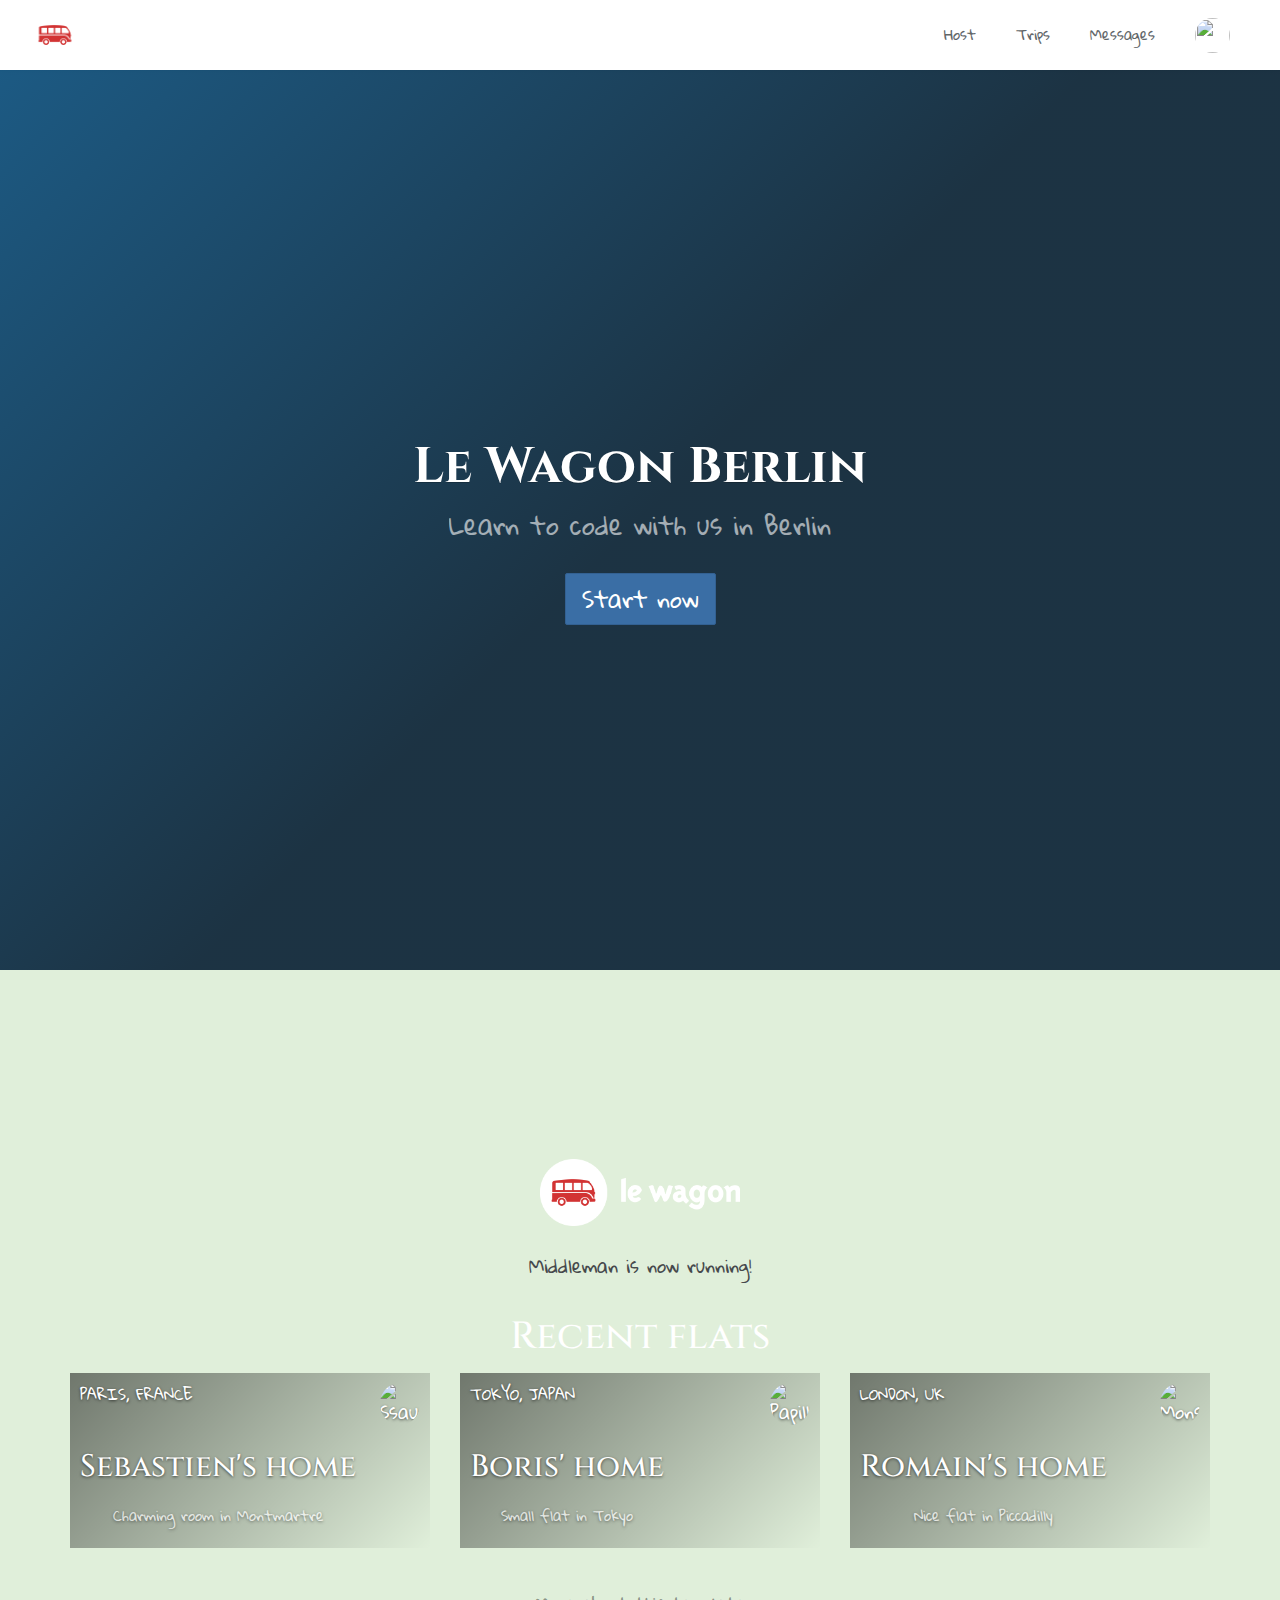
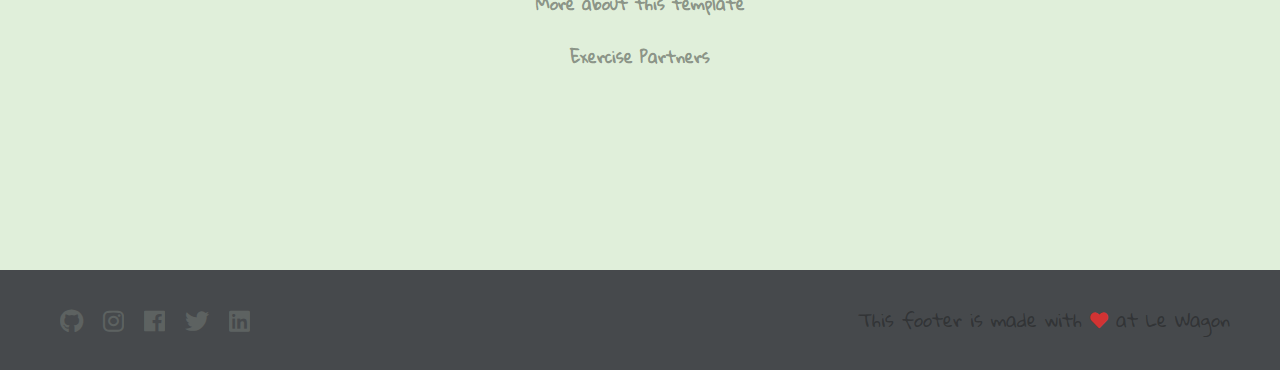
==== commit 917d32aa: "Automated commit at 2018-11-05 16:27:55 UTC by middleman-deploy 2.0.0-alpha" ====
--- a/index.html
+++ b/index.html
@@ -7,7 +7,7 @@
           content="width=device-width, initial-scale=1, shrink-to-fit=no">
     <!-- Use the title from a page's frontmatter if it has one -->
     <title>Le Wagon - Middleman</title>
-    <link href="stylesheets/application-00822d80.css" rel="stylesheet" />
+    <link href="stylesheets/application-101ab2ec.css" rel="stylesheet" />
     <script src="javascripts/application-93de88c9.js"></script>
     <link href="images/favicon-f15af148.png" rel="icon" type="image/png" />
   </head>
@@ -15,7 +15,7 @@
     <div class="navbar-wagon">
   <!-- Logo -->
   <a href="/" class="navbar-wagon-brand">
-    <img src="images/logo-acc9c0ec.png" alt="logo">
+    <img src="images/logo-acc9c0ec.png" alt="Logo" />
   </a>
   <!-- Right Navigation -->
   <div class="navbar-wagon-right hidden-xs hidden-sm">
@@ -63,44 +63,45 @@
     <p class="middle">
       Middleman is now running!
     </p>
-    <div class="container">
+
+    <div class="container" id="home-flats">
+  <h2 class="text-center">Recent flats</h2>
   <div class="row">
-    <div class="col-xs-12 col-sm-4">
-      <div class="card" style="background-image: linear-gradient(rgba(0,0,0,0.3), rgba(0,0,0,0.2)), url('https://kitt.lewagon.com/placeholder/cities/shanghai');">
-  <div class="card-category">Popular</div>
-  <div class="card-description">
-    <h2>Le Wagon Shanghai</h2>
-    <p>Very cool city, the best</p>
-  </div>
-  <img class="card-user" src="https://kitt.lewagon.com/placeholder/users/tgenaitay">
-  <a class="card-link" href="#" ></a>
-</div>
-    </div>
-    <div class="col-xs-12 col-sm-4">
-      <div class="card" style="background-image: linear-gradient(rgba(0,0,0,0.3), rgba(0,0,0,0.2)), url('https://kitt.lewagon.com/placeholder/cities/shanghai');">
-  <div class="card-category">Popular</div>
-  <div class="card-description">
-    <h2>Le Wagon Shanghai</h2>
-    <p>Very cool city, the best</p>
-  </div>
-  <img class="card-user" src="https://kitt.lewagon.com/placeholder/users/tgenaitay">
-  <a class="card-link" href="#" ></a>
-</div>
-    </div>
-    <div class="col-xs-12 col-sm-4">
-      <div class="card" style="background-image: linear-gradient(rgba(0,0,0,0.3), rgba(0,0,0,0.2)), url('https://kitt.lewagon.com/placeholder/cities/shanghai');">
-  <div class="card-category">Popular</div>
-  <div class="card-description">
-    <h2>Le Wagon Shanghai</h2>
-    <p>Very cool city, the best</p>
-  </div>
-  <img class="card-user" src="https://kitt.lewagon.com/placeholder/users/tgenaitay">
-  <a class="card-link" href="#" ></a>
-</div>
-    </div>
+      <div class="col-xs-12 col-sm-6 col-md-4">
+        <div class="card" style="background-image: linear-gradient(-225deg, rgba(0,0,0,0.5) 0%, rgba(0,0,0,0) 100%), url('https://kitt.lewagon.com/placeholder/cities/paris');">
+          <div class="card-category">Paris, France</div>
+          <div class="card-description">
+            <h3>Sebastien's home</h3>
+            <p>Charming room in Montmartre</p>
+          </div>
+          <img src="https://kitt.lewagon.com/placeholder/users/ssaunier" class="card-user" alt="Ssaunier" />
+          <a href="flats/ssaunier.html" class="card-link"></a>
+        </div>
+      </div>
+      <div class="col-xs-12 col-sm-6 col-md-4">
+        <div class="card" style="background-image: linear-gradient(-225deg, rgba(0,0,0,0.5) 0%, rgba(0,0,0,0) 100%), url('https://kitt.lewagon.com/placeholder/cities/tokyo');">
+          <div class="card-category">Tokyo, Japan</div>
+          <div class="card-description">
+            <h3>Boris' home</h3>
+            <p>Small flat in Tokyo</p>
+          </div>
+          <img src="https://kitt.lewagon.com/placeholder/users/papillard" class="card-user" alt="Papillard" />
+          <a href="flats/papillard.html" class="card-link"></a>
+        </div>
+      </div>
+      <div class="col-xs-12 col-sm-6 col-md-4">
+        <div class="card" style="background-image: linear-gradient(-225deg, rgba(0,0,0,0.5) 0%, rgba(0,0,0,0) 100%), url('https://kitt.lewagon.com/placeholder/cities/london');">
+          <div class="card-category">London, UK</div>
+          <div class="card-description">
+            <h3>Romain's home</h3>
+            <p>Nice flat in Piccadilly</p>
+          </div>
+          <img src="https://kitt.lewagon.com/placeholder/users/monsieurpaillard" class="card-user" alt="Monsieurpaillard" />
+          <a href="flats/monsieurpaillard.html" class="card-link"></a>
+        </div>
+      </div>
   </div>
 </div>
-
 
     <p class="about">
       <a href="about.html">More about this template</a>
--- a/stylesheets/application-101ab2ec.css
+++ b/stylesheets/application-101ab2ec.css
@@ -0,0 +1,8 @@
+@import url("https://fonts.googleapis.com/css?family=Open+Sans:400,300,700|Raleway:400,100,300,700,500");@import url("https://fonts.googleapis.com/css?family=Cinzel|Gloria+Hallelujah|Kumar+One+Outline");/*!
+ * Bootstrap v3.3.7 (http://getbootstrap.com)
+ * Copyright 2011-2016 Twitter, Inc.
+ * Licensed under MIT (https://github.com/twbs/bootstrap/blob/master/LICENSE)
+ *//*! normalize.css v3.0.3 | MIT License | github.com/necolas/normalize.css */html{font-family:sans-serif;-ms-text-size-adjust:100%;-webkit-text-size-adjust:100%}body{margin:0}article,aside,details,figcaption,figure,footer,header,hgroup,main,menu,nav,section,summary{display:block}audio,canvas,progress,video{display:inline-block;vertical-align:baseline}audio:not([controls]){display:none;height:0}[hidden],template{display:none}a{background-color:transparent}a:active,a:hover{outline:0}abbr[title]{border-bottom:1px dotted}b,strong{font-weight:bold}dfn{font-style:italic}h1{font-size:2em;margin:0.67em 0}mark{background:#ff0;color:#000}small{font-size:80%}sub,sup{font-size:75%;line-height:0;position:relative;vertical-align:baseline}sup{top:-0.5em}sub{bottom:-0.25em}img{border:0}svg:not(:root){overflow:hidden}figure{margin:1em 40px}hr{-webkit-box-sizing:content-box;box-sizing:content-box;height:0}pre{overflow:auto}code,kbd,pre,samp{font-family:monospace, monospace;font-size:1em}button,input,optgroup,select,textarea{color:inherit;font:inherit;margin:0}button{overflow:visible}button,select{text-transform:none}button,html input[type="button"],input[type="reset"],input[type="submit"]{-webkit-appearance:button;cursor:pointer}button[disabled],html input[disabled]{cursor:default}button::-moz-focus-inner,input::-moz-focus-inner{border:0;padding:0}input{line-height:normal}input[type="checkbox"],input[type="radio"]{-webkit-box-sizing:border-box;box-sizing:border-box;padding:0}input[type="number"]::-webkit-inner-spin-button,input[type="number"]::-webkit-outer-spin-button{height:auto}input[type="search"]{-webkit-appearance:textfield;-webkit-box-sizing:content-box;box-sizing:content-box}input[type="search"]::-webkit-search-cancel-button,input[type="search"]::-webkit-search-decoration{-webkit-appearance:none}fieldset{border:1px solid #c0c0c0;margin:0 2px;padding:0.35em 0.625em 0.75em}legend{border:0;padding:0}textarea{overflow:auto}optgroup{font-weight:bold}table{border-collapse:collapse;border-spacing:0}td,th{padding:0}/*! Source: https://github.com/h5bp/html5-boilerplate/blob/master/src/css/main.css */@media print{*,*:before,*:after{background:transparent !important;color:#000 !important;-webkit-box-shadow:none !important;box-shadow:none !important;text-shadow:none !important}a,a:visited{text-decoration:underline}a[href]:after{content:" (" attr(href) ")"}abbr[title]:after{content:" (" attr(title) ")"}a[href^="#"]:after,a[href^="javascript:"]:after{content:""}pre,blockquote{border:1px solid #999;page-break-inside:avoid}thead{display:table-header-group}tr,img{page-break-inside:avoid}img{max-width:100% !important}p,h2,h3{orphans:3;widows:3}h2,h3{page-break-after:avoid}.navbar{display:none}.btn>.caret,.dropup>.btn>.caret{border-top-color:#000 !important}.label{border:1px solid #000}.table{border-collapse:collapse !important}.table td,.table th{background-color:#fff !important}.table-bordered th,.table-bordered td{border:1px solid #ddd !important}}@font-face{font-family:'Glyphicons Halflings';src:url("../assets/bootstrap/glyphicons-halflings-regular-86b6f62b.eot");src:url("../assets/bootstrap/glyphicons-halflings-regular-86b6f62b.eot?#iefix") format("embedded-opentype"),url("../assets/bootstrap/glyphicons-halflings-regular-ca35b697.woff2") format("woff2"),url("../assets/bootstrap/glyphicons-halflings-regular-278e49a8.woff") format("woff"),url("../assets/bootstrap/glyphicons-halflings-regular-44bc1850.ttf") format("truetype"),url("../assets/bootstrap/glyphicons-halflings-regular-de51a849.svg#glyphicons_halflingsregular") format("svg")}.glyphicon{position:relative;top:1px;display:inline-block;font-family:'Glyphicons Halflings';font-style:normal;font-weight:normal;line-height:1;-webkit-font-smoothing:antialiased;-moz-osx-font-smoothing:grayscale}.glyphicon-asterisk:before{content:"\002a"}.glyphicon-plus:before{content:"\002b"}.glyphicon-euro:before,.glyphicon-eur:before{content:"\20ac"}.glyphicon-minus:before{content:"\2212"}.glyphicon-cloud:before{content:"\2601"}.glyphicon-envelope:before{content:"\2709"}.glyphicon-pencil:before{content:"\270f"}.glyphicon-glass:before{content:"\e001"}.glyphicon-music:before{content:"\e002"}.glyphicon-search:before{content:"\e003"}.glyphicon-heart:before{content:"\e005"}.glyphicon-star:before{content:"\e006"}.glyphicon-star-empty:before{content:"\e007"}.glyphicon-user:before{content:"\e008"}.glyphicon-film:before{content:"\e009"}.glyphicon-th-large:before{content:"\e010"}.glyphicon-th:before{content:"\e011"}.glyphicon-th-list:before{content:"\e012"}.glyphicon-ok:before{content:"\e013"}.glyphicon-remove:before{content:"\e014"}.glyphicon-zoom-in:before{content:"\e015"}.glyphicon-zoom-out:before{content:"\e016"}.glyphicon-off:before{content:"\e017"}.glyphicon-signal:before{content:"\e018"}.glyphicon-cog:before{content:"\e019"}.glyphicon-trash:before{content:"\e020"}.glyphicon-home:before{content:"\e021"}.glyphicon-file:before{content:"\e022"}.glyphicon-time:before{content:"\e023"}.glyphicon-road:before{content:"\e024"}.glyphicon-download-alt:before{content:"\e025"}.glyphicon-download:before{content:"\e026"}.glyphicon-upload:before{content:"\e027"}.glyphicon-inbox:before{content:"\e028"}.glyphicon-play-circle:before{content:"\e029"}.glyphicon-repeat:before{content:"\e030"}.glyphicon-refresh:before{content:"\e031"}.glyphicon-list-alt:before{content:"\e032"}.glyphicon-lock:before{content:"\e033"}.glyphicon-flag:before{content:"\e034"}.glyphicon-headphones:before{content:"\e035"}.glyphicon-volume-off:before{content:"\e036"}.glyphicon-volume-down:before{content:"\e037"}.glyphicon-volume-up:before{content:"\e038"}.glyphicon-qrcode:before{content:"\e039"}.glyphicon-barcode:before{content:"\e040"}.glyphicon-tag:before{content:"\e041"}.glyphicon-tags:before{content:"\e042"}.glyphicon-book:before{content:"\e043"}.glyphicon-bookmark:before{content:"\e044"}.glyphicon-print:before{content:"\e045"}.glyphicon-camera:before{content:"\e046"}.glyphicon-font:before{content:"\e047"}.glyphicon-bold:before{content:"\e048"}.glyphicon-italic:before{content:"\e049"}.glyphicon-text-height:before{content:"\e050"}.glyphicon-text-width:before{content:"\e051"}.glyphicon-align-left:before{content:"\e052"}.glyphicon-align-center:before{content:"\e053"}.glyphicon-align-right:before{content:"\e054"}.glyphicon-align-justify:before{content:"\e055"}.glyphicon-list:before{content:"\e056"}.glyphicon-indent-left:before{content:"\e057"}.glyphicon-indent-right:before{content:"\e058"}.glyphicon-facetime-video:before{content:"\e059"}.glyphicon-picture:before{content:"\e060"}.glyphicon-map-marker:before{content:"\e062"}.glyphicon-adjust:before{content:"\e063"}.glyphicon-tint:before{content:"\e064"}.glyphicon-edit:before{content:"\e065"}.glyphicon-share:before{content:"\e066"}.glyphicon-check:before{content:"\e067"}.glyphicon-move:before{content:"\e068"}.glyphicon-step-backward:before{content:"\e069"}.glyphicon-fast-backward:before{content:"\e070"}.glyphicon-backward:before{content:"\e071"}.glyphicon-play:before{content:"\e072"}.glyphicon-pause:before{content:"\e073"}.glyphicon-stop:before{content:"\e074"}.glyphicon-forward:before{content:"\e075"}.glyphicon-fast-forward:before{content:"\e076"}.glyphicon-step-forward:before{content:"\e077"}.glyphicon-eject:before{content:"\e078"}.glyphicon-chevron-left:before{content:"\e079"}.glyphicon-chevron-right:before{content:"\e080"}.glyphicon-plus-sign:before{content:"\e081"}.glyphicon-minus-sign:before{content:"\e082"}.glyphicon-remove-sign:before{content:"\e083"}.glyphicon-ok-sign:before{content:"\e084"}.glyphicon-question-sign:before{content:"\e085"}.glyphicon-info-sign:before{content:"\e086"}.glyphicon-screenshot:before{content:"\e087"}.glyphicon-remove-circle:before{content:"\e088"}.glyphicon-ok-circle:before{content:"\e089"}.glyphicon-ban-circle:before{content:"\e090"}.glyphicon-arrow-left:before{content:"\e091"}.glyphicon-arrow-right:before{content:"\e092"}.glyphicon-arrow-up:before{content:"\e093"}.glyphicon-arrow-down:before{content:"\e094"}.glyphicon-share-alt:before{content:"\e095"}.glyphicon-resize-full:before{content:"\e096"}.glyphicon-resize-small:before{content:"\e097"}.glyphicon-exclamation-sign:before{content:"\e101"}.glyphicon-gift:before{content:"\e102"}.glyphicon-leaf:before{content:"\e103"}.glyphicon-fire:before{content:"\e104"}.glyphicon-eye-open:before{content:"\e105"}.glyphicon-eye-close:before{content:"\e106"}.glyphicon-warning-sign:before{content:"\e107"}.glyphicon-plane:before{content:"\e108"}.glyphicon-calendar:before{content:"\e109"}.glyphicon-random:before{content:"\e110"}.glyphicon-comment:before{content:"\e111"}.glyphicon-magnet:before{content:"\e112"}.glyphicon-chevron-up:before{content:"\e113"}.glyphicon-chevron-down:before{content:"\e114"}.glyphicon-retweet:before{content:"\e115"}.glyphicon-shopping-cart:before{content:"\e116"}.glyphicon-folder-close:before{content:"\e117"}.glyphicon-folder-open:before{content:"\e118"}.glyphicon-resize-vertical:before{content:"\e119"}.glyphicon-resize-horizontal:before{content:"\e120"}.glyphicon-hdd:before{content:"\e121"}.glyphicon-bullhorn:before{content:"\e122"}.glyphicon-bell:before{content:"\e123"}.glyphicon-certificate:before{content:"\e124"}.glyphicon-thumbs-up:before{content:"\e125"}.glyphicon-thumbs-down:before{content:"\e126"}.glyphicon-hand-right:before{content:"\e127"}.glyphicon-hand-left:before{content:"\e128"}.glyphicon-hand-up:before{content:"\e129"}.glyphicon-hand-down:before{content:"\e130"}.glyphicon-circle-arrow-right:before{content:"\e131"}.glyphicon-circle-arrow-left:before{content:"\e132"}.glyphicon-circle-arrow-up:before{content:"\e133"}.glyphicon-circle-arrow-down:before{content:"\e134"}.glyphicon-globe:before{content:"\e135"}.glyphicon-wrench:before{content:"\e136"}.glyphicon-tasks:before{content:"\e137"}.glyphicon-filter:before{content:"\e138"}.glyphicon-briefcase:before{content:"\e139"}.glyphicon-fullscreen:before{content:"\e140"}.glyphicon-dashboard:before{content:"\e141"}.glyphicon-paperclip:before{content:"\e142"}.glyphicon-heart-empty:before{content:"\e143"}.glyphicon-link:before{content:"\e144"}.glyphicon-phone:before{content:"\e145"}.glyphicon-pushpin:before{content:"\e146"}.glyphicon-usd:before{content:"\e148"}.glyphicon-gbp:before{content:"\e149"}.glyphicon-sort:before{content:"\e150"}.glyphicon-sort-by-alphabet:before{content:"\e151"}.glyphicon-sort-by-alphabet-alt:before{content:"\e152"}.glyphicon-sort-by-order:before{content:"\e153"}.glyphicon-sort-by-order-alt:before{content:"\e154"}.glyphicon-sort-by-attributes:before{content:"\e155"}.glyphicon-sort-by-attributes-alt:before{content:"\e156"}.glyphicon-unchecked:before{content:"\e157"}.glyphicon-expand:before{content:"\e158"}.glyphicon-collapse-down:before{content:"\e159"}.glyphicon-collapse-up:before{content:"\e160"}.glyphicon-log-in:before{content:"\e161"}.glyphicon-flash:before{content:"\e162"}.glyphicon-log-out:before{content:"\e163"}.glyphicon-new-window:before{content:"\e164"}.glyphicon-record:before{content:"\e165"}.glyphicon-save:before{content:"\e166"}.glyphicon-open:before{content:"\e167"}.glyphicon-saved:before{content:"\e168"}.glyphicon-import:before{content:"\e169"}.glyphicon-export:before{content:"\e170"}.glyphicon-send:before{content:"\e171"}.glyphicon-floppy-disk:before{content:"\e172"}.glyphicon-floppy-saved:before{content:"\e173"}.glyphicon-floppy-remove:before{content:"\e174"}.glyphicon-floppy-save:before{content:"\e175"}.glyphicon-floppy-open:before{content:"\e176"}.glyphicon-credit-card:before{content:"\e177"}.glyphicon-transfer:before{content:"\e178"}.glyphicon-cutlery:before{content:"\e179"}.glyphicon-header:before{content:"\e180"}.glyphicon-compressed:before{content:"\e181"}.glyphicon-earphone:before{content:"\e182"}.glyphicon-phone-alt:before{content:"\e183"}.glyphicon-tower:before{content:"\e184"}.glyphicon-stats:before{content:"\e185"}.glyphicon-sd-video:before{content:"\e186"}.glyphicon-hd-video:before{content:"\e187"}.glyphicon-subtitles:before{content:"\e188"}.glyphicon-sound-stereo:before{content:"\e189"}.glyphicon-sound-dolby:before{content:"\e190"}.glyphicon-sound-5-1:before{content:"\e191"}.glyphicon-sound-6-1:before{content:"\e192"}.glyphicon-sound-7-1:before{content:"\e193"}.glyphicon-copyright-mark:before{content:"\e194"}.glyphicon-registration-mark:before{content:"\e195"}.glyphicon-cloud-download:before{content:"\e197"}.glyphicon-cloud-upload:before{content:"\e198"}.glyphicon-tree-conifer:before{content:"\e199"}.glyphicon-tree-deciduous:before{content:"\e200"}.glyphicon-cd:before{content:"\e201"}.glyphicon-save-file:before{content:"\e202"}.glyphicon-open-file:before{content:"\e203"}.glyphicon-level-up:before{content:"\e204"}.glyphicon-copy:before{content:"\e205"}.glyphicon-paste:before{content:"\e206"}.glyphicon-alert:before{content:"\e209"}.glyphicon-equalizer:before{content:"\e210"}.glyphicon-king:before{content:"\e211"}.glyphicon-queen:before{content:"\e212"}.glyphicon-pawn:before{content:"\e213"}.glyphicon-bishop:before{content:"\e214"}.glyphicon-knight:before{content:"\e215"}.glyphicon-baby-formula:before{content:"\e216"}.glyphicon-tent:before{content:"\26fa"}.glyphicon-blackboard:before{content:"\e218"}.glyphicon-bed:before{content:"\e219"}.glyphicon-apple:before{content:"\f8ff"}.glyphicon-erase:before{content:"\e221"}.glyphicon-hourglass:before{content:"\231b"}.glyphicon-lamp:before{content:"\e223"}.glyphicon-duplicate:before{content:"\e224"}.glyphicon-piggy-bank:before{content:"\e225"}.glyphicon-scissors:before{content:"\e226"}.glyphicon-bitcoin:before{content:"\e227"}.glyphicon-btc:before{content:"\e227"}.glyphicon-xbt:before{content:"\e227"}.glyphicon-yen:before{content:"\00a5"}.glyphicon-jpy:before{content:"\00a5"}.glyphicon-ruble:before{content:"\20bd"}.glyphicon-rub:before{content:"\20bd"}.glyphicon-scale:before{content:"\e230"}.glyphicon-ice-lolly:before{content:"\e231"}.glyphicon-ice-lolly-tasted:before{content:"\e232"}.glyphicon-education:before{content:"\e233"}.glyphicon-option-horizontal:before{content:"\e234"}.glyphicon-option-vertical:before{content:"\e235"}.glyphicon-menu-hamburger:before{content:"\e236"}.glyphicon-modal-window:before{content:"\e237"}.glyphicon-oil:before{content:"\e238"}.glyphicon-grain:before{content:"\e239"}.glyphicon-sunglasses:before{content:"\e240"}.glyphicon-text-size:before{content:"\e241"}.glyphicon-text-color:before{content:"\e242"}.glyphicon-text-background:before{content:"\e243"}.glyphicon-object-align-top:before{content:"\e244"}.glyphicon-object-align-bottom:before{content:"\e245"}.glyphicon-object-align-horizontal:before{content:"\e246"}.glyphicon-object-align-left:before{content:"\e247"}.glyphicon-object-align-vertical:before{content:"\e248"}.glyphicon-object-align-right:before{content:"\e249"}.glyphicon-triangle-right:before{content:"\e250"}.glyphicon-triangle-left:before{content:"\e251"}.glyphicon-triangle-bottom:before{content:"\e252"}.glyphicon-triangle-top:before{content:"\e253"}.glyphicon-console:before{content:"\e254"}.glyphicon-superscript:before{content:"\e255"}.glyphicon-subscript:before{content:"\e256"}.glyphicon-menu-left:before{content:"\e257"}.glyphicon-menu-right:before{content:"\e258"}.glyphicon-menu-down:before{content:"\e259"}.glyphicon-menu-up:before{content:"\e260"}*{-webkit-box-sizing:border-box;box-sizing:border-box}*:before,*:after{-webkit-box-sizing:border-box;box-sizing:border-box}html{font-size:10px;-webkit-tap-highlight-color:transparent}body{font-family:"Gloria Hallelujah", "Helvetica", "sans-serif";font-size:18px;line-height:1.42857143;color:#333333;background-color:#46494C}input,button,select,textarea{font-family:inherit;font-size:inherit;line-height:inherit}a{color:#3A6EA5;text-decoration:none}a:hover,a:focus{color:#26486c;text-decoration:underline}a:focus{outline:5px auto -webkit-focus-ring-color;outline-offset:-2px}figure{margin:0}img{vertical-align:middle}.img-responsive{display:block;max-width:100%;height:auto}.img-rounded{border-radius:2px}.img-thumbnail{padding:4px;line-height:1.42857143;background-color:#46494C;border:1px solid #ddd;border-radius:2px;-webkit-transition:all 0.2s ease-in-out;transition:all 0.2s ease-in-out;display:inline-block;max-width:100%;height:auto}.img-circle{border-radius:50%}hr{margin-top:25px;margin-bottom:25px;border:0;border-top:1px solid #eeeeee}.sr-only{position:absolute;width:1px;height:1px;margin:-1px;padding:0;overflow:hidden;clip:rect(0, 0, 0, 0);border:0}.sr-only-focusable:active,.sr-only-focusable:focus{position:static;width:auto;height:auto;margin:0;overflow:visible;clip:auto}[role="button"]{cursor:pointer}h1,h2,h3,h4,h5,h6,.h1,.h2,.h3,.h4,.h5,.h6{font-family:"Cinzel", "Helvetica", "sans-serif";font-weight:500;line-height:1.1;color:inherit}h1 small,h1 .small,h2 small,h2 .small,h3 small,h3 .small,h4 small,h4 .small,h5 small,h5 .small,h6 small,h6 .small,.h1 small,.h1 .small,.h2 small,.h2 .small,.h3 small,.h3 .small,.h4 small,.h4 .small,.h5 small,.h5 .small,.h6 small,.h6 .small{font-weight:normal;line-height:1;color:#777777}h1,.h1,h2,.h2,h3,.h3{margin-top:25px;margin-bottom:12.5px}h1 small,h1 .small,.h1 small,.h1 .small,h2 small,h2 .small,.h2 small,.h2 .small,h3 small,h3 .small,.h3 small,.h3 .small{font-size:65%}h4,.h4,h5,.h5,h6,.h6{margin-top:12.5px;margin-bottom:12.5px}h4 small,h4 .small,.h4 small,.h4 .small,h5 small,h5 .small,.h5 small,.h5 .small,h6 small,h6 .small,.h6 small,.h6 .small{font-size:75%}h1,.h1{font-size:46px}h2,.h2{font-size:38px}h3,.h3{font-size:31px}h4,.h4{font-size:23px}h5,.h5{font-size:18px}h6,.h6{font-size:16px}p{margin:0 0 12.5px}.lead{margin-bottom:25px;font-size:20px;font-weight:300;line-height:1.4}@media (min-width: 768px){.lead{font-size:27px}}small,.small{font-size:88%}mark,.mark{background-color:#fcf8e3;padding:.2em}.text-left{text-align:left}.text-right{text-align:right}.text-center{text-align:center}.text-justify{text-align:justify}.text-nowrap{white-space:nowrap}.text-lowercase{text-transform:lowercase}.text-uppercase,.initialism{text-transform:uppercase}.text-capitalize{text-transform:capitalize}.text-muted{color:#777777}.text-primary{color:#3A6EA5}a.text-primary:hover,a.text-primary:focus{color:#2d557f}.text-success{color:#3c763d}a.text-success:hover,a.text-success:focus{color:#2b542c}.text-info{color:#31708f}a.text-info:hover,a.text-info:focus{color:#245269}.text-warning{color:#8a6d3b}a.text-warning:hover,a.text-warning:focus{color:#66512c}.text-danger{color:#a94442}a.text-danger:hover,a.text-danger:focus{color:#843534}.bg-primary{color:#fff}.bg-primary{background-color:#3A6EA5}a.bg-primary:hover,a.bg-primary:focus{background-color:#2d557f}.bg-success{background-color:#dff0d8}a.bg-success:hover,a.bg-success:focus{background-color:#c1e2b3}.bg-info{background-color:#d9edf7}a.bg-info:hover,a.bg-info:focus{background-color:#afd9ee}.bg-warning{background-color:#fcf8e3}a.bg-warning:hover,a.bg-warning:focus{background-color:#f7ecb5}.bg-danger{background-color:#f2dede}a.bg-danger:hover,a.bg-danger:focus{background-color:#e4b9b9}.page-header{padding-bottom:11.5px;margin:50px 0 25px;border-bottom:1px solid #eeeeee}ul,ol{margin-top:0;margin-bottom:12.5px}ul ul,ul ol,ol ul,ol ol{margin-bottom:0}.list-unstyled{padding-left:0;list-style:none}.list-inline{padding-left:0;list-style:none;margin-left:-5px}.list-inline>li{display:inline-block;padding-left:5px;padding-right:5px}dl{margin-top:0;margin-bottom:25px}dt,dd{line-height:1.42857143}dt{font-weight:bold}dd{margin-left:0}.dl-horizontal dd:before,.dl-horizontal dd:after{content:" ";display:table}.dl-horizontal dd:after{clear:both}@media (min-width: 768px){.dl-horizontal dt{float:left;width:160px;clear:left;text-align:right;overflow:hidden;text-overflow:ellipsis;white-space:nowrap}.dl-horizontal dd{margin-left:180px}}abbr[title],abbr[data-original-title]{cursor:help;border-bottom:1px dotted #777777}.initialism{font-size:90%}blockquote{padding:12.5px 25px;margin:0 0 25px;font-size:22.5px;border-left:5px solid #eeeeee}blockquote p:last-child,blockquote ul:last-child,blockquote ol:last-child{margin-bottom:0}blockquote footer,blockquote small,blockquote .small{display:block;font-size:80%;line-height:1.42857143;color:#777777}blockquote footer:before,blockquote small:before,blockquote .small:before{content:'\2014 \00A0'}.blockquote-reverse,blockquote.pull-right{padding-right:15px;padding-left:0;border-right:5px solid #eeeeee;border-left:0;text-align:right}.blockquote-reverse footer:before,.blockquote-reverse small:before,.blockquote-reverse .small:before,blockquote.pull-right footer:before,blockquote.pull-right small:before,blockquote.pull-right .small:before{content:''}.blockquote-reverse footer:after,.blockquote-reverse small:after,.blockquote-reverse .small:after,blockquote.pull-right footer:after,blockquote.pull-right small:after,blockquote.pull-right .small:after{content:'\00A0 \2014'}address{margin-bottom:25px;font-style:normal;line-height:1.42857143}code,kbd,pre,samp{font-family:Menlo, Monaco, Consolas, "Courier New", monospace}code{padding:2px 4px;font-size:90%;color:#c7254e;background-color:#f9f2f4;border-radius:2px}kbd{padding:2px 4px;font-size:90%;color:#fff;background-color:#333;border-radius:2px;-webkit-box-shadow:inset 0 -1px 0 rgba(0,0,0,0.25);box-shadow:inset 0 -1px 0 rgba(0,0,0,0.25)}kbd kbd{padding:0;font-size:100%;font-weight:bold;-webkit-box-shadow:none;box-shadow:none}pre{display:block;padding:12px;margin:0 0 12.5px;font-size:17px;line-height:1.42857143;word-break:break-all;word-wrap:break-word;color:#333333;background-color:#f5f5f5;border:1px solid #ccc;border-radius:2px}pre code{padding:0;font-size:inherit;color:inherit;white-space:pre-wrap;background-color:transparent;border-radius:0}.pre-scrollable{max-height:340px;overflow-y:scroll}.container{margin-right:auto;margin-left:auto;padding-left:15px;padding-right:15px}.container:before,.container:after{content:" ";display:table}.container:after{clear:both}@media (min-width: 768px){.container{width:750px}}@media (min-width: 992px){.container{width:970px}}@media (min-width: 1200px){.container{width:1170px}}.container-fluid{margin-right:auto;margin-left:auto;padding-left:15px;padding-right:15px}.container-fluid:before,.container-fluid:after{content:" ";display:table}.container-fluid:after{clear:both}.row{margin-left:-15px;margin-right:-15px}.row:before,.row:after{content:" ";display:table}.row:after{clear:both}.col-xs-1,.col-sm-1,.col-md-1,.col-lg-1,.col-xs-2,.col-sm-2,.col-md-2,.col-lg-2,.col-xs-3,.col-sm-3,.col-md-3,.col-lg-3,.col-xs-4,.col-sm-4,.col-md-4,.col-lg-4,.col-xs-5,.col-sm-5,.col-md-5,.col-lg-5,.col-xs-6,.col-sm-6,.col-md-6,.col-lg-6,.col-xs-7,.col-sm-7,.col-md-7,.col-lg-7,.col-xs-8,.col-sm-8,.col-md-8,.col-lg-8,.col-xs-9,.col-sm-9,.col-md-9,.col-lg-9,.col-xs-10,.col-sm-10,.col-md-10,.col-lg-10,.col-xs-11,.col-sm-11,.col-md-11,.col-lg-11,.col-xs-12,.col-sm-12,.col-md-12,.col-lg-12{position:relative;min-height:1px;padding-left:15px;padding-right:15px}.col-xs-1,.col-xs-2,.col-xs-3,.col-xs-4,.col-xs-5,.col-xs-6,.col-xs-7,.col-xs-8,.col-xs-9,.col-xs-10,.col-xs-11,.col-xs-12{float:left}.col-xs-1{width:8.33333333%}.col-xs-2{width:16.66666667%}.col-xs-3{width:25%}.col-xs-4{width:33.33333333%}.col-xs-5{width:41.66666667%}.col-xs-6{width:50%}.col-xs-7{width:58.33333333%}.col-xs-8{width:66.66666667%}.col-xs-9{width:75%}.col-xs-10{width:83.33333333%}.col-xs-11{width:91.66666667%}.col-xs-12{width:100%}.col-xs-pull-0{right:auto}.col-xs-pull-1{right:8.33333333%}.col-xs-pull-2{right:16.66666667%}.col-xs-pull-3{right:25%}.col-xs-pull-4{right:33.33333333%}.col-xs-pull-5{right:41.66666667%}.col-xs-pull-6{right:50%}.col-xs-pull-7{right:58.33333333%}.col-xs-pull-8{right:66.66666667%}.col-xs-pull-9{right:75%}.col-xs-pull-10{right:83.33333333%}.col-xs-pull-11{right:91.66666667%}.col-xs-pull-12{right:100%}.col-xs-push-0{left:auto}.col-xs-push-1{left:8.33333333%}.col-xs-push-2{left:16.66666667%}.col-xs-push-3{left:25%}.col-xs-push-4{left:33.33333333%}.col-xs-push-5{left:41.66666667%}.col-xs-push-6{left:50%}.col-xs-push-7{left:58.33333333%}.col-xs-push-8{left:66.66666667%}.col-xs-push-9{left:75%}.col-xs-push-10{left:83.33333333%}.col-xs-push-11{left:91.66666667%}.col-xs-push-12{left:100%}.col-xs-offset-0{margin-left:0%}.col-xs-offset-1{margin-left:8.33333333%}.col-xs-offset-2{margin-left:16.66666667%}.col-xs-offset-3{margin-left:25%}.col-xs-offset-4{margin-left:33.33333333%}.col-xs-offset-5{margin-left:41.66666667%}.col-xs-offset-6{margin-left:50%}.col-xs-offset-7{margin-left:58.33333333%}.col-xs-offset-8{margin-left:66.66666667%}.col-xs-offset-9{margin-left:75%}.col-xs-offset-10{margin-left:83.33333333%}.col-xs-offset-11{margin-left:91.66666667%}.col-xs-offset-12{margin-left:100%}@media (min-width: 768px){.col-sm-1,.col-sm-2,.col-sm-3,.col-sm-4,.col-sm-5,.col-sm-6,.col-sm-7,.col-sm-8,.col-sm-9,.col-sm-10,.col-sm-11,.col-sm-12{float:left}.col-sm-1{width:8.33333333%}.col-sm-2{width:16.66666667%}.col-sm-3{width:25%}.col-sm-4{width:33.33333333%}.col-sm-5{width:41.66666667%}.col-sm-6{width:50%}.col-sm-7{width:58.33333333%}.col-sm-8{width:66.66666667%}.col-sm-9{width:75%}.col-sm-10{width:83.33333333%}.col-sm-11{width:91.66666667%}.col-sm-12{width:100%}.col-sm-pull-0{right:auto}.col-sm-pull-1{right:8.33333333%}.col-sm-pull-2{right:16.66666667%}.col-sm-pull-3{right:25%}.col-sm-pull-4{right:33.33333333%}.col-sm-pull-5{right:41.66666667%}.col-sm-pull-6{right:50%}.col-sm-pull-7{right:58.33333333%}.col-sm-pull-8{right:66.66666667%}.col-sm-pull-9{right:75%}.col-sm-pull-10{right:83.33333333%}.col-sm-pull-11{right:91.66666667%}.col-sm-pull-12{right:100%}.col-sm-push-0{left:auto}.col-sm-push-1{left:8.33333333%}.col-sm-push-2{left:16.66666667%}.col-sm-push-3{left:25%}.col-sm-push-4{left:33.33333333%}.col-sm-push-5{left:41.66666667%}.col-sm-push-6{left:50%}.col-sm-push-7{left:58.33333333%}.col-sm-push-8{left:66.66666667%}.col-sm-push-9{left:75%}.col-sm-push-10{left:83.33333333%}.col-sm-push-11{left:91.66666667%}.col-sm-push-12{left:100%}.col-sm-offset-0{margin-left:0%}.col-sm-offset-1{margin-left:8.33333333%}.col-sm-offset-2{margin-left:16.66666667%}.col-sm-offset-3{margin-left:25%}.col-sm-offset-4{margin-left:33.33333333%}.col-sm-offset-5{margin-left:41.66666667%}.col-sm-offset-6{margin-left:50%}.col-sm-offset-7{margin-left:58.33333333%}.col-sm-offset-8{margin-left:66.66666667%}.col-sm-offset-9{margin-left:75%}.col-sm-offset-10{margin-left:83.33333333%}.col-sm-offset-11{margin-left:91.66666667%}.col-sm-offset-12{margin-left:100%}}@media (min-width: 992px){.col-md-1,.col-md-2,.col-md-3,.col-md-4,.col-md-5,.col-md-6,.col-md-7,.col-md-8,.col-md-9,.col-md-10,.col-md-11,.col-md-12{float:left}.col-md-1{width:8.33333333%}.col-md-2{width:16.66666667%}.col-md-3{width:25%}.col-md-4{width:33.33333333%}.col-md-5{width:41.66666667%}.col-md-6{width:50%}.col-md-7{width:58.33333333%}.col-md-8{width:66.66666667%}.col-md-9{width:75%}.col-md-10{width:83.33333333%}.col-md-11{width:91.66666667%}.col-md-12{width:100%}.col-md-pull-0{right:auto}.col-md-pull-1{right:8.33333333%}.col-md-pull-2{right:16.66666667%}.col-md-pull-3{right:25%}.col-md-pull-4{right:33.33333333%}.col-md-pull-5{right:41.66666667%}.col-md-pull-6{right:50%}.col-md-pull-7{right:58.33333333%}.col-md-pull-8{right:66.66666667%}.col-md-pull-9{right:75%}.col-md-pull-10{right:83.33333333%}.col-md-pull-11{right:91.66666667%}.col-md-pull-12{right:100%}.col-md-push-0{left:auto}.col-md-push-1{left:8.33333333%}.col-md-push-2{left:16.66666667%}.col-md-push-3{left:25%}.col-md-push-4{left:33.33333333%}.col-md-push-5{left:41.66666667%}.col-md-push-6{left:50%}.col-md-push-7{left:58.33333333%}.col-md-push-8{left:66.66666667%}.col-md-push-9{left:75%}.col-md-push-10{left:83.33333333%}.col-md-push-11{left:91.66666667%}.col-md-push-12{left:100%}.col-md-offset-0{margin-left:0%}.col-md-offset-1{margin-left:8.33333333%}.col-md-offset-2{margin-left:16.66666667%}.col-md-offset-3{margin-left:25%}.col-md-offset-4{margin-left:33.33333333%}.col-md-offset-5{margin-left:41.66666667%}.col-md-offset-6{margin-left:50%}.col-md-offset-7{margin-left:58.33333333%}.col-md-offset-8{margin-left:66.66666667%}.col-md-offset-9{margin-left:75%}.col-md-offset-10{margin-left:83.33333333%}.col-md-offset-11{margin-left:91.66666667%}.col-md-offset-12{margin-left:100%}}@media (min-width: 1200px){.col-lg-1,.col-lg-2,.col-lg-3,.col-lg-4,.col-lg-5,.col-lg-6,.col-lg-7,.col-lg-8,.col-lg-9,.col-lg-10,.col-lg-11,.col-lg-12{float:left}.col-lg-1{width:8.33333333%}.col-lg-2{width:16.66666667%}.col-lg-3{width:25%}.col-lg-4{width:33.33333333%}.col-lg-5{width:41.66666667%}.col-lg-6{width:50%}.col-lg-7{width:58.33333333%}.col-lg-8{width:66.66666667%}.col-lg-9{width:75%}.col-lg-10{width:83.33333333%}.col-lg-11{width:91.66666667%}.col-lg-12{width:100%}.col-lg-pull-0{right:auto}.col-lg-pull-1{right:8.33333333%}.col-lg-pull-2{right:16.66666667%}.col-lg-pull-3{right:25%}.col-lg-pull-4{right:33.33333333%}.col-lg-pull-5{right:41.66666667%}.col-lg-pull-6{right:50%}.col-lg-pull-7{right:58.33333333%}.col-lg-pull-8{right:66.66666667%}.col-lg-pull-9{right:75%}.col-lg-pull-10{right:83.33333333%}.col-lg-pull-11{right:91.66666667%}.col-lg-pull-12{right:100%}.col-lg-push-0{left:auto}.col-lg-push-1{left:8.33333333%}.col-lg-push-2{left:16.66666667%}.col-lg-push-3{left:25%}.col-lg-push-4{left:33.33333333%}.col-lg-push-5{left:41.66666667%}.col-lg-push-6{left:50%}.col-lg-push-7{left:58.33333333%}.col-lg-push-8{left:66.66666667%}.col-lg-push-9{left:75%}.col-lg-push-10{left:83.33333333%}.col-lg-push-11{left:91.66666667%}.col-lg-push-12{left:100%}.col-lg-offset-0{margin-left:0%}.col-lg-offset-1{margin-left:8.33333333%}.col-lg-offset-2{margin-left:16.66666667%}.col-lg-offset-3{margin-left:25%}.col-lg-offset-4{margin-left:33.33333333%}.col-lg-offset-5{margin-left:41.66666667%}.col-lg-offset-6{margin-left:50%}.col-lg-offset-7{margin-left:58.33333333%}.col-lg-offset-8{margin-left:66.66666667%}.col-lg-offset-9{margin-left:75%}.col-lg-offset-10{margin-left:83.33333333%}.col-lg-offset-11{margin-left:91.66666667%}.col-lg-offset-12{margin-left:100%}}table{background-color:transparent}caption{padding-top:8px;padding-bottom:8px;color:#777777;text-align:left}th{text-align:left}.table{width:100%;max-width:100%;margin-bottom:25px}.table>thead>tr>th,.table>thead>tr>td,.table>tbody>tr>th,.table>tbody>tr>td,.table>tfoot>tr>th,.table>tfoot>tr>td{padding:8px;line-height:1.42857143;vertical-align:top;border-top:1px solid #ddd}.table>thead>tr>th{vertical-align:bottom;border-bottom:2px solid #ddd}.table>caption+thead>tr:first-child>th,.table>caption+thead>tr:first-child>td,.table>colgroup+thead>tr:first-child>th,.table>colgroup+thead>tr:first-child>td,.table>thead:first-child>tr:first-child>th,.table>thead:first-child>tr:first-child>td{border-top:0}.table>tbody+tbody{border-top:2px solid #ddd}.table .table{background-color:#46494C}.table-condensed>thead>tr>th,.table-condensed>thead>tr>td,.table-condensed>tbody>tr>th,.table-condensed>tbody>tr>td,.table-condensed>tfoot>tr>th,.table-condensed>tfoot>tr>td{padding:5px}.table-bordered{border:1px solid #ddd}.table-bordered>thead>tr>th,.table-bordered>thead>tr>td,.table-bordered>tbody>tr>th,.table-bordered>tbody>tr>td,.table-bordered>tfoot>tr>th,.table-bordered>tfoot>tr>td{border:1px solid #ddd}.table-bordered>thead>tr>th,.table-bordered>thead>tr>td{border-bottom-width:2px}.table-striped>tbody>tr:nth-of-type(odd){background-color:#f9f9f9}.table-hover>tbody>tr:hover{background-color:#f5f5f5}table col[class*="col-"]{position:static;float:none;display:table-column}table td[class*="col-"],table th[class*="col-"]{position:static;float:none;display:table-cell}.table>thead>tr>td.active,.table>thead>tr>th.active,.table>thead>tr.active>td,.table>thead>tr.active>th,.table>tbody>tr>td.active,.table>tbody>tr>th.active,.table>tbody>tr.active>td,.table>tbody>tr.active>th,.table>tfoot>tr>td.active,.table>tfoot>tr>th.active,.table>tfoot>tr.active>td,.table>tfoot>tr.active>th{background-color:#f5f5f5}.table-hover>tbody>tr>td.active:hover,.table-hover>tbody>tr>th.active:hover,.table-hover>tbody>tr.active:hover>td,.table-hover>tbody>tr:hover>.active,.table-hover>tbody>tr.active:hover>th{background-color:#e8e8e8}.table>thead>tr>td.success,.table>thead>tr>th.success,.table>thead>tr.success>td,.table>thead>tr.success>th,.table>tbody>tr>td.success,.table>tbody>tr>th.success,.table>tbody>tr.success>td,.table>tbody>tr.success>th,.table>tfoot>tr>td.success,.table>tfoot>tr>th.success,.table>tfoot>tr.success>td,.table>tfoot>tr.success>th{background-color:#dff0d8}.table-hover>tbody>tr>td.success:hover,.table-hover>tbody>tr>th.success:hover,.table-hover>tbody>tr.success:hover>td,.table-hover>tbody>tr:hover>.success,.table-hover>tbody>tr.success:hover>th{background-color:#d0e9c6}.table>thead>tr>td.info,.table>thead>tr>th.info,.table>thead>tr.info>td,.table>thead>tr.info>th,.table>tbody>tr>td.info,.table>tbody>tr>th.info,.table>tbody>tr.info>td,.table>tbody>tr.info>th,.table>tfoot>tr>td.info,.table>tfoot>tr>th.info,.table>tfoot>tr.info>td,.table>tfoot>tr.info>th{background-color:#d9edf7}.table-hover>tbody>tr>td.info:hover,.table-hover>tbody>tr>th.info:hover,.table-hover>tbody>tr.info:hover>td,.table-hover>tbody>tr:hover>.info,.table-hover>tbody>tr.info:hover>th{background-color:#c4e3f3}.table>thead>tr>td.warning,.table>thead>tr>th.warning,.table>thead>tr.warning>td,.table>thead>tr.warning>th,.table>tbody>tr>td.warning,.table>tbody>tr>th.warning,.table>tbody>tr.warning>td,.table>tbody>tr.warning>th,.table>tfoot>tr>td.warning,.table>tfoot>tr>th.warning,.table>tfoot>tr.warning>td,.table>tfoot>tr.warning>th{background-color:#fcf8e3}.table-hover>tbody>tr>td.warning:hover,.table-hover>tbody>tr>th.warning:hover,.table-hover>tbody>tr.warning:hover>td,.table-hover>tbody>tr:hover>.warning,.table-hover>tbody>tr.warning:hover>th{background-color:#faf2cc}.table>thead>tr>td.danger,.table>thead>tr>th.danger,.table>thead>tr.danger>td,.table>thead>tr.danger>th,.table>tbody>tr>td.danger,.table>tbody>tr>th.danger,.table>tbody>tr.danger>td,.table>tbody>tr.danger>th,.table>tfoot>tr>td.danger,.table>tfoot>tr>th.danger,.table>tfoot>tr.danger>td,.table>tfoot>tr.danger>th{background-color:#f2dede}.table-hover>tbody>tr>td.danger:hover,.table-hover>tbody>tr>th.danger:hover,.table-hover>tbody>tr.danger:hover>td,.table-hover>tbody>tr:hover>.danger,.table-hover>tbody>tr.danger:hover>th{background-color:#ebcccc}.table-responsive{overflow-x:auto;min-height:0.01%}@media screen and (max-width: 767px){.table-responsive{width:100%;margin-bottom:18.75px;overflow-y:hidden;-ms-overflow-style:-ms-autohiding-scrollbar;border:1px solid #ddd}.table-responsive>.table{margin-bottom:0}.table-responsive>.table>thead>tr>th,.table-responsive>.table>thead>tr>td,.table-responsive>.table>tbody>tr>th,.table-responsive>.table>tbody>tr>td,.table-responsive>.table>tfoot>tr>th,.table-responsive>.table>tfoot>tr>td{white-space:nowrap}.table-responsive>.table-bordered{border:0}.table-responsive>.table-bordered>thead>tr>th:first-child,.table-responsive>.table-bordered>thead>tr>td:first-child,.table-responsive>.table-bordered>tbody>tr>th:first-child,.table-responsive>.table-bordered>tbody>tr>td:first-child,.table-responsive>.table-bordered>tfoot>tr>th:first-child,.table-responsive>.table-bordered>tfoot>tr>td:first-child{border-left:0}.table-responsive>.table-bordered>thead>tr>th:last-child,.table-responsive>.table-bordered>thead>tr>td:last-child,.table-responsive>.table-bordered>tbody>tr>th:last-child,.table-responsive>.table-bordered>tbody>tr>td:last-child,.table-responsive>.table-bordered>tfoot>tr>th:last-child,.table-responsive>.table-bordered>tfoot>tr>td:last-child{border-right:0}.table-responsive>.table-bordered>tbody>tr:last-child>th,.table-responsive>.table-bordered>tbody>tr:last-child>td,.table-responsive>.table-bordered>tfoot>tr:last-child>th,.table-responsive>.table-bordered>tfoot>tr:last-child>td{border-bottom:0}}fieldset{padding:0;margin:0;border:0;min-width:0}legend{display:block;width:100%;padding:0;margin-bottom:25px;font-size:27px;line-height:inherit;color:#333333;border:0;border-bottom:1px solid #e5e5e5}label{display:inline-block;max-width:100%;margin-bottom:5px;font-weight:bold}input[type="search"]{-webkit-box-sizing:border-box;box-sizing:border-box}input[type="radio"],input[type="checkbox"]{margin:4px 0 0;margin-top:1px \9;line-height:normal}input[type="file"]{display:block}input[type="range"]{display:block;width:100%}select[multiple],select[size]{height:auto}input[type="file"]:focus,input[type="radio"]:focus,input[type="checkbox"]:focus{outline:5px auto -webkit-focus-ring-color;outline-offset:-2px}output{display:block;padding-top:7px;font-size:18px;line-height:1.42857143;color:#000000}.form-control{display:block;width:100%;height:39px;padding:6px 12px;font-size:18px;line-height:1.42857143;color:#000000;background-color:#fff;background-image:none;border:1px solid #ccc;border-radius:2px;-webkit-box-shadow:inset 0 1px 1px rgba(0,0,0,0.075);box-shadow:inset 0 1px 1px rgba(0,0,0,0.075);-webkit-transition:border-color ease-in-out 0.15s, box-shadow ease-in-out 0.15s;-webkit-transition:border-color ease-in-out 0.15s, -webkit-box-shadow ease-in-out 0.15s;transition:border-color ease-in-out 0.15s, -webkit-box-shadow ease-in-out 0.15s;transition:border-color ease-in-out 0.15s, box-shadow ease-in-out 0.15s;transition:border-color ease-in-out 0.15s, box-shadow ease-in-out 0.15s, -webkit-box-shadow ease-in-out 0.15s}.form-control:focus{border-color:#66afe9;outline:0;-webkit-box-shadow:inset 0 1px 1px rgba(0,0,0,0.075),0 0 8px rgba(102,175,233,0.6);box-shadow:inset 0 1px 1px rgba(0,0,0,0.075),0 0 8px rgba(102,175,233,0.6)}.form-control::-moz-placeholder{color:#999;opacity:1}.form-control:-ms-input-placeholder{color:#999}.form-control::-webkit-input-placeholder{color:#999}.form-control::-ms-expand{border:0;background-color:transparent}.form-control[disabled],.form-control[readonly],fieldset[disabled] .form-control{background-color:#eeeeee;opacity:1}.form-control[disabled],fieldset[disabled] .form-control{cursor:not-allowed}textarea.form-control{height:auto}input[type="search"]{-webkit-appearance:none}@media screen and (-webkit-min-device-pixel-ratio: 0){input[type="date"].form-control,input[type="time"].form-control,input[type="datetime-local"].form-control,input[type="month"].form-control{line-height:39px}input[type="date"].input-sm,.input-group-sm>input[type="date"].form-control,.input-group-sm>input[type="date"].input-group-addon,.input-group-sm>.input-group-btn>input[type="date"].btn,.input-group-sm input[type="date"],input[type="time"].input-sm,.input-group-sm>input[type="time"].form-control,.input-group-sm>input[type="time"].input-group-addon,.input-group-sm>.input-group-btn>input[type="time"].btn,.input-group-sm input[type="time"],input[type="datetime-local"].input-sm,.input-group-sm>input[type="datetime-local"].form-control,.input-group-sm>input[type="datetime-local"].input-group-addon,.input-group-sm>.input-group-btn>input[type="datetime-local"].btn,.input-group-sm input[type="datetime-local"],input[type="month"].input-sm,.input-group-sm>input[type="month"].form-control,.input-group-sm>input[type="month"].input-group-addon,.input-group-sm>.input-group-btn>input[type="month"].btn,.input-group-sm input[type="month"]{line-height:36px}input[type="date"].input-lg,.input-group-lg>input[type="date"].form-control,.input-group-lg>input[type="date"].input-group-addon,.input-group-lg>.input-group-btn>input[type="date"].btn,.input-group-lg input[type="date"],input[type="time"].input-lg,.input-group-lg>input[type="time"].form-control,.input-group-lg>input[type="time"].input-group-addon,.input-group-lg>.input-group-btn>input[type="time"].btn,.input-group-lg input[type="time"],input[type="datetime-local"].input-lg,.input-group-lg>input[type="datetime-local"].form-control,.input-group-lg>input[type="datetime-local"].input-group-addon,.input-group-lg>.input-group-btn>input[type="datetime-local"].btn,.input-group-lg input[type="datetime-local"],input[type="month"].input-lg,.input-group-lg>input[type="month"].form-control,.input-group-lg>input[type="month"].input-group-addon,.input-group-lg>.input-group-btn>input[type="month"].btn,.input-group-lg input[type="month"]{line-height:53px}}.form-group{margin-bottom:15px}.radio,.checkbox{position:relative;display:block;margin-top:10px;margin-bottom:10px}.radio label,.checkbox label{min-height:25px;padding-left:20px;margin-bottom:0;font-weight:normal;cursor:pointer}.radio input[type="radio"],.radio-inline input[type="radio"],.checkbox input[type="checkbox"],.checkbox-inline input[type="checkbox"]{position:absolute;margin-left:-20px;margin-top:4px \9}.radio+.radio,.checkbox+.checkbox{margin-top:-5px}.radio-inline,.checkbox-inline{position:relative;display:inline-block;padding-left:20px;margin-bottom:0;vertical-align:middle;font-weight:normal;cursor:pointer}.radio-inline+.radio-inline,.checkbox-inline+.checkbox-inline{margin-top:0;margin-left:10px}input[type="radio"][disabled],input[type="radio"].disabled,fieldset[disabled] input[type="radio"],input[type="checkbox"][disabled],input[type="checkbox"].disabled,fieldset[disabled] input[type="checkbox"]{cursor:not-allowed}.radio-inline.disabled,fieldset[disabled] .radio-inline,.checkbox-inline.disabled,fieldset[disabled] .checkbox-inline{cursor:not-allowed}.radio.disabled label,fieldset[disabled] .radio label,.checkbox.disabled label,fieldset[disabled] .checkbox label{cursor:not-allowed}.form-control-static{padding-top:7px;padding-bottom:7px;margin-bottom:0;min-height:43px}.form-control-static.input-lg,.input-group-lg>.form-control-static.form-control,.input-group-lg>.form-control-static.input-group-addon,.input-group-lg>.input-group-btn>.form-control-static.btn,.form-control-static.input-sm,.input-group-sm>.form-control-static.form-control,.input-group-sm>.form-control-static.input-group-addon,.input-group-sm>.input-group-btn>.form-control-static.btn{padding-left:0;padding-right:0}.input-sm,.input-group-sm>.form-control,.input-group-sm>.input-group-addon,.input-group-sm>.input-group-btn>.btn{height:36px;padding:5px 10px;font-size:16px;line-height:1.5;border-radius:2px}select.input-sm,.input-group-sm>select.form-control,.input-group-sm>select.input-group-addon,.input-group-sm>.input-group-btn>select.btn{height:36px;line-height:36px}textarea.input-sm,.input-group-sm>textarea.form-control,.input-group-sm>textarea.input-group-addon,.input-group-sm>.input-group-btn>textarea.btn,select[multiple].input-sm,.input-group-sm>select[multiple].form-control,.input-group-sm>select[multiple].input-group-addon,.input-group-sm>.input-group-btn>select[multiple].btn{height:auto}.form-group-sm .form-control{height:36px;padding:5px 10px;font-size:16px;line-height:1.5;border-radius:2px}.form-group-sm select.form-control{height:36px;line-height:36px}.form-group-sm textarea.form-control,.form-group-sm select[multiple].form-control{height:auto}.form-group-sm .form-control-static{height:36px;min-height:41px;padding:6px 10px;font-size:16px;line-height:1.5}.input-lg,.input-group-lg>.form-control,.input-group-lg>.input-group-addon,.input-group-lg>.input-group-btn>.btn{height:53px;padding:10px 16px;font-size:23px;line-height:1.3333333;border-radius:2px}select.input-lg,.input-group-lg>select.form-control,.input-group-lg>select.input-group-addon,.input-group-lg>.input-group-btn>select.btn{height:53px;line-height:53px}textarea.input-lg,.input-group-lg>textarea.form-control,.input-group-lg>textarea.input-group-addon,.input-group-lg>.input-group-btn>textarea.btn,select[multiple].input-lg,.input-group-lg>select[multiple].form-control,.input-group-lg>select[multiple].input-group-addon,.input-group-lg>.input-group-btn>select[multiple].btn{height:auto}.form-group-lg .form-control{height:53px;padding:10px 16px;font-size:23px;line-height:1.3333333;border-radius:2px}.form-group-lg select.form-control{height:53px;line-height:53px}.form-group-lg textarea.form-control,.form-group-lg select[multiple].form-control{height:auto}.form-group-lg .form-control-static{height:53px;min-height:48px;padding:11px 16px;font-size:23px;line-height:1.3333333}.has-feedback{position:relative}.has-feedback .form-control{padding-right:48.75px}.form-control-feedback{position:absolute;top:0;right:0;z-index:2;display:block;width:39px;height:39px;line-height:39px;text-align:center;pointer-events:none}.input-lg+.form-control-feedback,.input-group-lg>.form-control+.form-control-feedback,.input-group-lg>.input-group-addon+.form-control-feedback,.input-group-lg>.input-group-btn>.btn+.form-control-feedback,.input-group-lg+.form-control-feedback,.form-group-lg .form-control+.form-control-feedback{width:53px;height:53px;line-height:53px}.input-sm+.form-control-feedback,.input-group-sm>.form-control+.form-control-feedback,.input-group-sm>.input-group-addon+.form-control-feedback,.input-group-sm>.input-group-btn>.btn+.form-control-feedback,.input-group-sm+.form-control-feedback,.form-group-sm .form-control+.form-control-feedback{width:36px;height:36px;line-height:36px}.has-success .help-block,.has-success .control-label,.has-success .radio,.has-success .checkbox,.has-success .radio-inline,.has-success .checkbox-inline,.has-success.radio label,.has-success.checkbox label,.has-success.radio-inline label,.has-success.checkbox-inline label{color:#3c763d}.has-success .form-control{border-color:#3c763d;-webkit-box-shadow:inset 0 1px 1px rgba(0,0,0,0.075);box-shadow:inset 0 1px 1px rgba(0,0,0,0.075)}.has-success .form-control:focus{border-color:#2b542c;-webkit-box-shadow:inset 0 1px 1px rgba(0,0,0,0.075),0 0 6px #67b168;box-shadow:inset 0 1px 1px rgba(0,0,0,0.075),0 0 6px #67b168}.has-success .input-group-addon{color:#3c763d;border-color:#3c763d;background-color:#dff0d8}.has-success .form-control-feedback{color:#3c763d}.has-warning .help-block,.has-warning .control-label,.has-warning .radio,.has-warning .checkbox,.has-warning .radio-inline,.has-warning .checkbox-inline,.has-warning.radio label,.has-warning.checkbox label,.has-warning.radio-inline label,.has-warning.checkbox-inline label{color:#8a6d3b}.has-warning .form-control{border-color:#8a6d3b;-webkit-box-shadow:inset 0 1px 1px rgba(0,0,0,0.075);box-shadow:inset 0 1px 1px rgba(0,0,0,0.075)}.has-warning .form-control:focus{border-color:#66512c;-webkit-box-shadow:inset 0 1px 1px rgba(0,0,0,0.075),0 0 6px #c0a16b;box-shadow:inset 0 1px 1px rgba(0,0,0,0.075),0 0 6px #c0a16b}.has-warning .input-group-addon{color:#8a6d3b;border-color:#8a6d3b;background-color:#fcf8e3}.has-warning .form-control-feedback{color:#8a6d3b}.has-error .help-block,.has-error .control-label,.has-error .radio,.has-error .checkbox,.has-error .radio-inline,.has-error .checkbox-inline,.has-error.radio label,.has-error.checkbox label,.has-error.radio-inline label,.has-error.checkbox-inline label{color:#a94442}.has-error .form-control{border-color:#a94442;-webkit-box-shadow:inset 0 1px 1px rgba(0,0,0,0.075);box-shadow:inset 0 1px 1px rgba(0,0,0,0.075)}.has-error .form-control:focus{border-color:#843534;-webkit-box-shadow:inset 0 1px 1px rgba(0,0,0,0.075),0 0 6px #ce8483;box-shadow:inset 0 1px 1px rgba(0,0,0,0.075),0 0 6px #ce8483}.has-error .input-group-addon{color:#a94442;border-color:#a94442;background-color:#f2dede}.has-error .form-control-feedback{color:#a94442}.has-feedback label ~ .form-control-feedback{top:30px}.has-feedback label.sr-only ~ .form-control-feedback{top:0}.help-block{display:block;margin-top:5px;margin-bottom:10px;color:#737373}@media (min-width: 768px){.form-inline .form-group{display:inline-block;margin-bottom:0;vertical-align:middle}.form-inline .form-control{display:inline-block;width:auto;vertical-align:middle}.form-inline .form-control-static{display:inline-block}.form-inline .input-group{display:inline-table;vertical-align:middle}.form-inline .input-group .input-group-addon,.form-inline .input-group .input-group-btn,.form-inline .input-group .form-control{width:auto}.form-inline .input-group>.form-control{width:100%}.form-inline .control-label{margin-bottom:0;vertical-align:middle}.form-inline .radio,.form-inline .checkbox{display:inline-block;margin-top:0;margin-bottom:0;vertical-align:middle}.form-inline .radio label,.form-inline .checkbox label{padding-left:0}.form-inline .radio input[type="radio"],.form-inline .checkbox input[type="checkbox"]{position:relative;margin-left:0}.form-inline .has-feedback .form-control-feedback{top:0}}.form-horizontal .radio,.form-horizontal .checkbox,.form-horizontal .radio-inline,.form-horizontal .checkbox-inline{margin-top:0;margin-bottom:0;padding-top:7px}.form-horizontal .radio,.form-horizontal .checkbox{min-height:32px}.form-horizontal .form-group{margin-left:-15px;margin-right:-15px}.form-horizontal .form-group:before,.form-horizontal .form-group:after{content:" ";display:table}.form-horizontal .form-group:after{clear:both}@media (min-width: 768px){.form-horizontal .control-label{text-align:right;margin-bottom:0;padding-top:7px}}.form-horizontal .has-feedback .form-control-feedback{right:15px}@media (min-width: 768px){.form-horizontal .form-group-lg .control-label{padding-top:11px;font-size:23px}}@media (min-width: 768px){.form-horizontal .form-group-sm .control-label{padding-top:6px;font-size:16px}}.btn{display:inline-block;margin-bottom:0;font-weight:normal;text-align:center;vertical-align:middle;-ms-touch-action:manipulation;touch-action:manipulation;cursor:pointer;background-image:none;border:1px solid transparent;white-space:nowrap;padding:6px 12px;font-size:18px;line-height:1.42857143;border-radius:2px;-webkit-user-select:none;-moz-user-select:none;-ms-user-select:none;user-select:none}.btn:focus,.btn.focus,.btn:active:focus,.btn:active.focus,.btn.active:focus,.btn.active.focus{outline:5px auto -webkit-focus-ring-color;outline-offset:-2px}.btn:hover,.btn:focus,.btn.focus{color:#333;text-decoration:none}.btn:active,.btn.active{outline:0;background-image:none;-webkit-box-shadow:inset 0 3px 5px rgba(0,0,0,0.125);box-shadow:inset 0 3px 5px rgba(0,0,0,0.125)}.btn.disabled,.btn[disabled],fieldset[disabled] .btn{cursor:not-allowed;opacity:0.65;filter:alpha(opacity=65);-webkit-box-shadow:none;box-shadow:none}a.btn.disabled,fieldset[disabled] a.btn{pointer-events:none}.btn-default{color:#333;background-color:#fff;border-color:#ccc}.btn-default:focus,.btn-default.focus{color:#333;background-color:#e6e6e6;border-color:#8c8c8c}.btn-default:hover{color:#333;background-color:#e6e6e6;border-color:#adadad}.btn-default:active,.btn-default.active,.open>.btn-default.dropdown-toggle{color:#333;background-color:#e6e6e6;border-color:#adadad}.btn-default:active:hover,.btn-default:active:focus,.btn-default:active.focus,.btn-default.active:hover,.btn-default.active:focus,.btn-default.active.focus,.open>.btn-default.dropdown-toggle:hover,.open>.btn-default.dropdown-toggle:focus,.open>.btn-default.dropdown-toggle.focus{color:#333;background-color:#d4d4d4;border-color:#8c8c8c}.btn-default:active,.btn-default.active,.open>.btn-default.dropdown-toggle{background-image:none}.btn-default.disabled:hover,.btn-default.disabled:focus,.btn-default.disabled.focus,.btn-default[disabled]:hover,.btn-default[disabled]:focus,.btn-default[disabled].focus,fieldset[disabled] .btn-default:hover,fieldset[disabled] .btn-default:focus,fieldset[disabled] .btn-default.focus{background-color:#fff;border-color:#ccc}.btn-default .badge{color:#fff;background-color:#333}.btn-primary{color:#fff;background-color:#3A6EA5;border-color:#336192}.btn-primary:focus,.btn-primary.focus{color:#fff;background-color:#2d557f;border-color:#122334}.btn-primary:hover{color:#fff;background-color:#2d557f;border-color:#234365}.btn-primary:active,.btn-primary.active,.open>.btn-primary.dropdown-toggle{color:#fff;background-color:#2d557f;border-color:#234365}.btn-primary:active:hover,.btn-primary:active:focus,.btn-primary:active.focus,.btn-primary.active:hover,.btn-primary.active:focus,.btn-primary.active.focus,.open>.btn-primary.dropdown-toggle:hover,.open>.btn-primary.dropdown-toggle:focus,.open>.btn-primary.dropdown-toggle.focus{color:#fff;background-color:#234365;border-color:#122334}.btn-primary:active,.btn-primary.active,.open>.btn-primary.dropdown-toggle{background-image:none}.btn-primary.disabled:hover,.btn-primary.disabled:focus,.btn-primary.disabled.focus,.btn-primary[disabled]:hover,.btn-primary[disabled]:focus,.btn-primary[disabled].focus,fieldset[disabled] .btn-primary:hover,fieldset[disabled] .btn-primary:focus,fieldset[disabled] .btn-primary.focus{background-color:#3A6EA5;border-color:#336192}.btn-primary .badge{color:#3A6EA5;background-color:#fff}.btn-success{color:#fff;background-color:#32B796;border-color:#2da386}.btn-success:focus,.btn-success.focus{color:#fff;background-color:#278f75;border-color:#113f34}.btn-success:hover{color:#fff;background-color:#278f75;border-color:#1f735e}.btn-success:active,.btn-success.active,.open>.btn-success.dropdown-toggle{color:#fff;background-color:#278f75;border-color:#1f735e}.btn-success:active:hover,.btn-success:active:focus,.btn-success:active.focus,.btn-success.active:hover,.btn-success.active:focus,.btn-success.active.focus,.open>.btn-success.dropdown-toggle:hover,.open>.btn-success.dropdown-toggle:focus,.open>.btn-success.dropdown-toggle.focus{color:#fff;background-color:#1f735e;border-color:#113f34}.btn-success:active,.btn-success.active,.open>.btn-success.dropdown-toggle{background-image:none}.btn-success.disabled:hover,.btn-success.disabled:focus,.btn-success.disabled.focus,.btn-success[disabled]:hover,.btn-success[disabled]:focus,.btn-success[disabled].focus,fieldset[disabled] .btn-success:hover,fieldset[disabled] .btn-success:focus,fieldset[disabled] .btn-success.focus{background-color:#32B796;border-color:#2da386}.btn-success .badge{color:#32B796;background-color:#fff}.btn-info{color:#fff;background-color:#FDB631;border-color:#fdad18}.btn-info:focus,.btn-info.focus{color:#fff;background-color:#f9a302;border-color:#946101}.btn-info:hover{color:#fff;background-color:#f9a302;border-color:#d58c02}.btn-info:active,.btn-info.active,.open>.btn-info.dropdown-toggle{color:#fff;background-color:#f9a302;border-color:#d58c02}.btn-info:active:hover,.btn-info:active:focus,.btn-info:active.focus,.btn-info.active:hover,.btn-info.active:focus,.btn-info.active.focus,.open>.btn-info.dropdown-toggle:hover,.open>.btn-info.dropdown-toggle:focus,.open>.btn-info.dropdown-toggle.focus{color:#fff;background-color:#d58c02;border-color:#946101}.btn-info:active,.btn-info.active,.open>.btn-info.dropdown-toggle{background-image:none}.btn-info.disabled:hover,.btn-info.disabled:focus,.btn-info.disabled.focus,.btn-info[disabled]:hover,.btn-info[disabled]:focus,.btn-info[disabled].focus,fieldset[disabled] .btn-info:hover,fieldset[disabled] .btn-info:focus,fieldset[disabled] .btn-info.focus{background-color:#FDB631;border-color:#fdad18}.btn-info .badge{color:#FDB631;background-color:#fff}.btn-warning{color:#fff;background-color:#E67E22;border-color:#d67118}.btn-warning:focus,.btn-warning.focus{color:#fff;background-color:#bf6516;border-color:#64350b}.btn-warning:hover{color:#fff;background-color:#bf6516;border-color:#9f5412}.btn-warning:active,.btn-warning.active,.open>.btn-warning.dropdown-toggle{color:#fff;background-color:#bf6516;border-color:#9f5412}.btn-warning:active:hover,.btn-warning:active:focus,.btn-warning:active.focus,.btn-warning.active:hover,.btn-warning.active:focus,.btn-warning.active.focus,.open>.btn-warning.dropdown-toggle:hover,.open>.btn-warning.dropdown-toggle:focus,.open>.btn-warning.dropdown-toggle.focus{color:#fff;background-color:#9f5412;border-color:#64350b}.btn-warning:active,.btn-warning.active,.open>.btn-warning.dropdown-toggle{background-image:none}.btn-warning.disabled:hover,.btn-warning.disabled:focus,.btn-warning.disabled.focus,.btn-warning[disabled]:hover,.btn-warning[disabled]:focus,.btn-warning[disabled].focus,fieldset[disabled] .btn-warning:hover,fieldset[disabled] .btn-warning:focus,fieldset[disabled] .btn-warning.focus{background-color:#E67E22;border-color:#d67118}.btn-warning .badge{color:#E67E22;background-color:#fff}.btn-danger{color:#fff;background-color:#5A0002;border-color:#410001}.btn-danger:focus,.btn-danger.focus{color:#fff;background-color:#270001;border-color:black}.btn-danger:hover{color:#fff;background-color:#270001;border-color:#030000}.btn-danger:active,.btn-danger.active,.open>.btn-danger.dropdown-toggle{color:#fff;background-color:#270001;border-color:#030000}.btn-danger:active:hover,.btn-danger:active:focus,.btn-danger:active.focus,.btn-danger.active:hover,.btn-danger.active:focus,.btn-danger.active.focus,.open>.btn-danger.dropdown-toggle:hover,.open>.btn-danger.dropdown-toggle:focus,.open>.btn-danger.dropdown-toggle.focus{color:#fff;background-color:#030000;border-color:black}.btn-danger:active,.btn-danger.active,.open>.btn-danger.dropdown-toggle{background-image:none}.btn-danger.disabled:hover,.btn-danger.disabled:focus,.btn-danger.disabled.focus,.btn-danger[disabled]:hover,.btn-danger[disabled]:focus,.btn-danger[disabled].focus,fieldset[disabled] .btn-danger:hover,fieldset[disabled] .btn-danger:focus,fieldset[disabled] .btn-danger.focus{background-color:#5A0002;border-color:#410001}.btn-danger .badge{color:#5A0002;background-color:#fff}.btn-link{color:#3A6EA5;font-weight:normal;border-radius:0}.btn-link,.btn-link:active,.btn-link.active,.btn-link[disabled],fieldset[disabled] .btn-link{background-color:transparent;-webkit-box-shadow:none;box-shadow:none}.btn-link,.btn-link:hover,.btn-link:focus,.btn-link:active{border-color:transparent}.btn-link:hover,.btn-link:focus{color:#26486c;text-decoration:underline;background-color:transparent}.btn-link[disabled]:hover,.btn-link[disabled]:focus,fieldset[disabled] .btn-link:hover,fieldset[disabled] .btn-link:focus{color:#777777;text-decoration:none}.btn-lg,.btn-group-lg>.btn{padding:10px 16px;font-size:23px;line-height:1.3333333;border-radius:2px}.btn-sm,.btn-group-sm>.btn{padding:5px 10px;font-size:16px;line-height:1.5;border-radius:2px}.btn-xs,.btn-group-xs>.btn{padding:1px 5px;font-size:16px;line-height:1.5;border-radius:2px}.btn-block{display:block;width:100%}.btn-block+.btn-block{margin-top:5px}input[type="submit"].btn-block,input[type="reset"].btn-block,input[type="button"].btn-block{width:100%}.fade{opacity:0;-webkit-transition:opacity 0.15s linear;transition:opacity 0.15s linear}.fade.in{opacity:1}.collapse{display:none}.collapse.in{display:block}tr.collapse.in{display:table-row}tbody.collapse.in{display:table-row-group}.collapsing{position:relative;height:0;overflow:hidden;-webkit-transition-property:height, visibility;transition-property:height, visibility;-webkit-transition-duration:0.35s;transition-duration:0.35s;-webkit-transition-timing-function:ease;transition-timing-function:ease}.caret{display:inline-block;width:0;height:0;margin-left:2px;vertical-align:middle;border-top:4px dashed;border-top:4px solid \9;border-right:4px solid transparent;border-left:4px solid transparent}.dropup,.dropdown{position:relative}.dropdown-toggle:focus{outline:0}.dropdown-menu{position:absolute;top:100%;left:0;z-index:1000;display:none;float:left;min-width:160px;padding:5px 0;margin:2px 0 0;list-style:none;font-size:18px;text-align:left;background-color:#fff;border:1px solid #ccc;border:1px solid rgba(0,0,0,0.15);border-radius:2px;-webkit-box-shadow:0 6px 12px rgba(0,0,0,0.175);box-shadow:0 6px 12px rgba(0,0,0,0.175);background-clip:padding-box}.dropdown-menu.pull-right{right:0;left:auto}.dropdown-menu .divider{height:1px;margin:11.5px 0;overflow:hidden;background-color:#e5e5e5}.dropdown-menu>li>a{display:block;padding:3px 20px;clear:both;font-weight:normal;line-height:1.42857143;color:#333333;white-space:nowrap}.dropdown-menu>li>a:hover,.dropdown-menu>li>a:focus{text-decoration:none;color:#262626;background-color:#f5f5f5}.dropdown-menu>.active>a,.dropdown-menu>.active>a:hover,.dropdown-menu>.active>a:focus{color:#fff;text-decoration:none;outline:0;background-color:#3A6EA5}.dropdown-menu>.disabled>a,.dropdown-menu>.disabled>a:hover,.dropdown-menu>.disabled>a:focus{color:#777777}.dropdown-menu>.disabled>a:hover,.dropdown-menu>.disabled>a:focus{text-decoration:none;background-color:transparent;background-image:none;filter:progid:DXImageTransform.Microsoft.gradient(enabled = false);cursor:not-allowed}.open>.dropdown-menu{display:block}.open>a{outline:0}.dropdown-menu-right{left:auto;right:0}.dropdown-menu-left{left:0;right:auto}.dropdown-header{display:block;padding:3px 20px;font-size:16px;line-height:1.42857143;color:#777777;white-space:nowrap}.dropdown-backdrop{position:fixed;left:0;right:0;bottom:0;top:0;z-index:990}.pull-right>.dropdown-menu{right:0;left:auto}.dropup .caret,.navbar-fixed-bottom .dropdown .caret{border-top:0;border-bottom:4px dashed;border-bottom:4px solid \9;content:""}.dropup .dropdown-menu,.navbar-fixed-bottom .dropdown .dropdown-menu{top:auto;bottom:100%;margin-bottom:2px}@media (min-width: 768px){.navbar-right .dropdown-menu{right:0;left:auto}.navbar-right .dropdown-menu-left{left:0;right:auto}}.btn-group,.btn-group-vertical{position:relative;display:inline-block;vertical-align:middle}.btn-group>.btn,.btn-group-vertical>.btn{position:relative;float:left}.btn-group>.btn:hover,.btn-group>.btn:focus,.btn-group>.btn:active,.btn-group>.btn.active,.btn-group-vertical>.btn:hover,.btn-group-vertical>.btn:focus,.btn-group-vertical>.btn:active,.btn-group-vertical>.btn.active{z-index:2}.btn-group .btn+.btn,.btn-group .btn+.btn-group,.btn-group .btn-group+.btn,.btn-group .btn-group+.btn-group{margin-left:-1px}.btn-toolbar{margin-left:-5px}.btn-toolbar:before,.btn-toolbar:after{content:" ";display:table}.btn-toolbar:after{clear:both}.btn-toolbar .btn,.btn-toolbar .btn-group,.btn-toolbar .input-group{float:left}.btn-toolbar>.btn,.btn-toolbar>.btn-group,.btn-toolbar>.input-group{margin-left:5px}.btn-group>.btn:not(:first-child):not(:last-child):not(.dropdown-toggle){border-radius:0}.btn-group>.btn:first-child{margin-left:0}.btn-group>.btn:first-child:not(:last-child):not(.dropdown-toggle){border-bottom-right-radius:0;border-top-right-radius:0}.btn-group>.btn:last-child:not(:first-child),.btn-group>.dropdown-toggle:not(:first-child){border-bottom-left-radius:0;border-top-left-radius:0}.btn-group>.btn-group{float:left}.btn-group>.btn-group:not(:first-child):not(:last-child)>.btn{border-radius:0}.btn-group>.btn-group:first-child:not(:last-child)>.btn:last-child,.btn-group>.btn-group:first-child:not(:last-child)>.dropdown-toggle{border-bottom-right-radius:0;border-top-right-radius:0}.btn-group>.btn-group:last-child:not(:first-child)>.btn:first-child{border-bottom-left-radius:0;border-top-left-radius:0}.btn-group .dropdown-toggle:active,.btn-group.open .dropdown-toggle{outline:0}.btn-group>.btn+.dropdown-toggle{padding-left:8px;padding-right:8px}.btn-group>.btn-lg+.dropdown-toggle,.btn-group-lg.btn-group>.btn+.dropdown-toggle{padding-left:12px;padding-right:12px}.btn-group.open .dropdown-toggle{-webkit-box-shadow:inset 0 3px 5px rgba(0,0,0,0.125);box-shadow:inset 0 3px 5px rgba(0,0,0,0.125)}.btn-group.open .dropdown-toggle.btn-link{-webkit-box-shadow:none;box-shadow:none}.btn .caret{margin-left:0}.btn-lg .caret,.btn-group-lg>.btn .caret{border-width:5px 5px 0;border-bottom-width:0}.dropup .btn-lg .caret,.dropup .btn-group-lg>.btn .caret{border-width:0 5px 5px}.btn-group-vertical>.btn,.btn-group-vertical>.btn-group,.btn-group-vertical>.btn-group>.btn{display:block;float:none;width:100%;max-width:100%}.btn-group-vertical>.btn-group:before,.btn-group-vertical>.btn-group:after{content:" ";display:table}.btn-group-vertical>.btn-group:after{clear:both}.btn-group-vertical>.btn-group>.btn{float:none}.btn-group-vertical>.btn+.btn,.btn-group-vertical>.btn+.btn-group,.btn-group-vertical>.btn-group+.btn,.btn-group-vertical>.btn-group+.btn-group{margin-top:-1px;margin-left:0}.btn-group-vertical>.btn:not(:first-child):not(:last-child){border-radius:0}.btn-group-vertical>.btn:first-child:not(:last-child){border-top-right-radius:2px;border-top-left-radius:2px;border-bottom-right-radius:0;border-bottom-left-radius:0}.btn-group-vertical>.btn:last-child:not(:first-child){border-top-right-radius:0;border-top-left-radius:0;border-bottom-right-radius:2px;border-bottom-left-radius:2px}.btn-group-vertical>.btn-group:not(:first-child):not(:last-child)>.btn{border-radius:0}.btn-group-vertical>.btn-group:first-child:not(:last-child)>.btn:last-child,.btn-group-vertical>.btn-group:first-child:not(:last-child)>.dropdown-toggle{border-bottom-right-radius:0;border-bottom-left-radius:0}.btn-group-vertical>.btn-group:last-child:not(:first-child)>.btn:first-child{border-top-right-radius:0;border-top-left-radius:0}.btn-group-justified{display:table;width:100%;table-layout:fixed;border-collapse:separate}.btn-group-justified>.btn,.btn-group-justified>.btn-group{float:none;display:table-cell;width:1%}.btn-group-justified>.btn-group .btn{width:100%}.btn-group-justified>.btn-group .dropdown-menu{left:auto}[data-toggle="buttons"]>.btn input[type="radio"],[data-toggle="buttons"]>.btn input[type="checkbox"],[data-toggle="buttons"]>.btn-group>.btn input[type="radio"],[data-toggle="buttons"]>.btn-group>.btn input[type="checkbox"]{position:absolute;clip:rect(0, 0, 0, 0);pointer-events:none}.input-group{position:relative;display:table;border-collapse:separate}.input-group[class*="col-"]{float:none;padding-left:0;padding-right:0}.input-group .form-control{position:relative;z-index:2;float:left;width:100%;margin-bottom:0}.input-group .form-control:focus{z-index:3}.input-group-addon,.input-group-btn,.input-group .form-control{display:table-cell}.input-group-addon:not(:first-child):not(:last-child),.input-group-btn:not(:first-child):not(:last-child),.input-group .form-control:not(:first-child):not(:last-child){border-radius:0}.input-group-addon,.input-group-btn{width:1%;white-space:nowrap;vertical-align:middle}.input-group-addon{padding:6px 12px;font-size:18px;font-weight:normal;line-height:1;color:#000000;text-align:center;background-color:#eeeeee;border:1px solid #ccc;border-radius:2px}.input-group-addon.input-sm,.input-group-sm>.input-group-addon,.input-group-sm>.input-group-btn>.input-group-addon.btn{padding:5px 10px;font-size:16px;border-radius:2px}.input-group-addon.input-lg,.input-group-lg>.input-group-addon,.input-group-lg>.input-group-btn>.input-group-addon.btn{padding:10px 16px;font-size:23px;border-radius:2px}.input-group-addon input[type="radio"],.input-group-addon input[type="checkbox"]{margin-top:0}.input-group .form-control:first-child,.input-group-addon:first-child,.input-group-btn:first-child>.btn,.input-group-btn:first-child>.btn-group>.btn,.input-group-btn:first-child>.dropdown-toggle,.input-group-btn:last-child>.btn:not(:last-child):not(.dropdown-toggle),.input-group-btn:last-child>.btn-group:not(:last-child)>.btn{border-bottom-right-radius:0;border-top-right-radius:0}.input-group-addon:first-child{border-right:0}.input-group .form-control:last-child,.input-group-addon:last-child,.input-group-btn:last-child>.btn,.input-group-btn:last-child>.btn-group>.btn,.input-group-btn:last-child>.dropdown-toggle,.input-group-btn:first-child>.btn:not(:first-child),.input-group-btn:first-child>.btn-group:not(:first-child)>.btn{border-bottom-left-radius:0;border-top-left-radius:0}.input-group-addon:last-child{border-left:0}.input-group-btn{position:relative;font-size:0;white-space:nowrap}.input-group-btn>.btn{position:relative}.input-group-btn>.btn+.btn{margin-left:-1px}.input-group-btn>.btn:hover,.input-group-btn>.btn:focus,.input-group-btn>.btn:active{z-index:2}.input-group-btn:first-child>.btn,.input-group-btn:first-child>.btn-group{margin-right:-1px}.input-group-btn:last-child>.btn,.input-group-btn:last-child>.btn-group{z-index:2;margin-left:-1px}.nav{margin-bottom:0;padding-left:0;list-style:none}.nav:before,.nav:after{content:" ";display:table}.nav:after{clear:both}.nav>li{position:relative;display:block}.nav>li>a{position:relative;display:block;padding:10px 15px}.nav>li>a:hover,.nav>li>a:focus{text-decoration:none;background-color:#eeeeee}.nav>li.disabled>a{color:#777777}.nav>li.disabled>a:hover,.nav>li.disabled>a:focus{color:#777777;text-decoration:none;background-color:transparent;cursor:not-allowed}.nav .open>a,.nav .open>a:hover,.nav .open>a:focus{background-color:#eeeeee;border-color:#3A6EA5}.nav .nav-divider{height:1px;margin:11.5px 0;overflow:hidden;background-color:#e5e5e5}.nav>li>a>img{max-width:none}.nav-tabs{border-bottom:1px solid #ddd}.nav-tabs>li{float:left;margin-bottom:-1px}.nav-tabs>li>a{margin-right:2px;line-height:1.42857143;border:1px solid transparent;border-radius:2px 2px 0 0}.nav-tabs>li>a:hover{border-color:#eeeeee #eeeeee #ddd}.nav-tabs>li.active>a,.nav-tabs>li.active>a:hover,.nav-tabs>li.active>a:focus{color:#000000;background-color:#46494C;border:1px solid #ddd;border-bottom-color:transparent;cursor:default}.nav-pills>li{float:left}.nav-pills>li>a{border-radius:2px}.nav-pills>li+li{margin-left:2px}.nav-pills>li.active>a,.nav-pills>li.active>a:hover,.nav-pills>li.active>a:focus{color:#fff;background-color:#3A6EA5}.nav-stacked>li{float:none}.nav-stacked>li+li{margin-top:2px;margin-left:0}.nav-justified,.nav-tabs.nav-justified{width:100%}.nav-justified>li,.nav-tabs.nav-justified>li{float:none}.nav-justified>li>a,.nav-tabs.nav-justified>li>a{text-align:center;margin-bottom:5px}.nav-justified>.dropdown .dropdown-menu{top:auto;left:auto}@media (min-width: 768px){.nav-justified>li,.nav-tabs.nav-justified>li{display:table-cell;width:1%}.nav-justified>li>a,.nav-tabs.nav-justified>li>a{margin-bottom:0}}.nav-tabs-justified,.nav-tabs.nav-justified{border-bottom:0}.nav-tabs-justified>li>a,.nav-tabs.nav-justified>li>a{margin-right:0;border-radius:2px}.nav-tabs-justified>.active>a,.nav-tabs.nav-justified>.active>a,.nav-tabs-justified>.active>a:hover,.nav-tabs.nav-justified>.active>a:hover,.nav-tabs-justified>.active>a:focus,.nav-tabs.nav-justified>.active>a:focus{border:1px solid #ddd}@media (min-width: 768px){.nav-tabs-justified>li>a,.nav-tabs.nav-justified>li>a{border-bottom:1px solid #ddd;border-radius:2px 2px 0 0}.nav-tabs-justified>.active>a,.nav-tabs.nav-justified>.active>a,.nav-tabs-justified>.active>a:hover,.nav-tabs.nav-justified>.active>a:hover,.nav-tabs-justified>.active>a:focus,.nav-tabs.nav-justified>.active>a:focus{border-bottom-color:#46494C}}.tab-content>.tab-pane{display:none}.tab-content>.active{display:block}.nav-tabs .dropdown-menu{margin-top:-1px;border-top-right-radius:0;border-top-left-radius:0}.navbar{position:relative;min-height:50px;margin-bottom:25px;border:1px solid transparent}.navbar:before,.navbar:after{content:" ";display:table}.navbar:after{clear:both}@media (min-width: 768px){.navbar{border-radius:2px}}.navbar-header:before,.navbar-header:after{content:" ";display:table}.navbar-header:after{clear:both}@media (min-width: 768px){.navbar-header{float:left}}.navbar-collapse{overflow-x:visible;padding-right:15px;padding-left:15px;border-top:1px solid transparent;-webkit-box-shadow:inset 0 1px 0 rgba(255,255,255,0.1);box-shadow:inset 0 1px 0 rgba(255,255,255,0.1);-webkit-overflow-scrolling:touch}.navbar-collapse:before,.navbar-collapse:after{content:" ";display:table}.navbar-collapse:after{clear:both}.navbar-collapse.in{overflow-y:auto}@media (min-width: 768px){.navbar-collapse{width:auto;border-top:0;-webkit-box-shadow:none;box-shadow:none}.navbar-collapse.collapse{display:block !important;height:auto !important;padding-bottom:0;overflow:visible !important}.navbar-collapse.in{overflow-y:visible}.navbar-fixed-top .navbar-collapse,.navbar-static-top .navbar-collapse,.navbar-fixed-bottom .navbar-collapse{padding-left:0;padding-right:0}}.navbar-fixed-top .navbar-collapse,.navbar-fixed-bottom .navbar-collapse{max-height:340px}@media (max-device-width: 480px) and (orientation: landscape){.navbar-fixed-top .navbar-collapse,.navbar-fixed-bottom .navbar-collapse{max-height:200px}}.container>.navbar-header,.container>.navbar-collapse,.container-fluid>.navbar-header,.container-fluid>.navbar-collapse{margin-right:-15px;margin-left:-15px}@media (min-width: 768px){.container>.navbar-header,.container>.navbar-collapse,.container-fluid>.navbar-header,.container-fluid>.navbar-collapse{margin-right:0;margin-left:0}}.navbar-static-top{z-index:1000;border-width:0 0 1px}@media (min-width: 768px){.navbar-static-top{border-radius:0}}.navbar-fixed-top,.navbar-fixed-bottom{position:fixed;right:0;left:0;z-index:1030}@media (min-width: 768px){.navbar-fixed-top,.navbar-fixed-bottom{border-radius:0}}.navbar-fixed-top{top:0;border-width:0 0 1px}.navbar-fixed-bottom{bottom:0;margin-bottom:0;border-width:1px 0 0}.navbar-brand{float:left;padding:12.5px 15px;font-size:23px;line-height:25px;height:50px}.navbar-brand:hover,.navbar-brand:focus{text-decoration:none}.navbar-brand>img{display:block}@media (min-width: 768px){.navbar>.container .navbar-brand,.navbar>.container-fluid .navbar-brand{margin-left:-15px}}.navbar-toggle{position:relative;float:right;margin-right:15px;padding:9px 10px;margin-top:8px;margin-bottom:8px;background-color:transparent;background-image:none;border:1px solid transparent;border-radius:2px}.navbar-toggle:focus{outline:0}.navbar-toggle .icon-bar{display:block;width:22px;height:2px;border-radius:1px}.navbar-toggle .icon-bar+.icon-bar{margin-top:4px}@media (min-width: 768px){.navbar-toggle{display:none}}.navbar-nav{margin:6.25px -15px}.navbar-nav>li>a{padding-top:10px;padding-bottom:10px;line-height:25px}@media (max-width: 767px){.navbar-nav .open .dropdown-menu{position:static;float:none;width:auto;margin-top:0;background-color:transparent;border:0;-webkit-box-shadow:none;box-shadow:none}.navbar-nav .open .dropdown-menu>li>a,.navbar-nav .open .dropdown-menu .dropdown-header{padding:5px 15px 5px 25px}.navbar-nav .open .dropdown-menu>li>a{line-height:25px}.navbar-nav .open .dropdown-menu>li>a:hover,.navbar-nav .open .dropdown-menu>li>a:focus{background-image:none}}@media (min-width: 768px){.navbar-nav{float:left;margin:0}.navbar-nav>li{float:left}.navbar-nav>li>a{padding-top:12.5px;padding-bottom:12.5px}}.navbar-form{margin-left:-15px;margin-right:-15px;padding:10px 15px;border-top:1px solid transparent;border-bottom:1px solid transparent;-webkit-box-shadow:inset 0 1px 0 rgba(255,255,255,0.1),0 1px 0 rgba(255,255,255,0.1);box-shadow:inset 0 1px 0 rgba(255,255,255,0.1),0 1px 0 rgba(255,255,255,0.1);margin-top:5.5px;margin-bottom:5.5px}@media (min-width: 768px){.navbar-form .form-group{display:inline-block;margin-bottom:0;vertical-align:middle}.navbar-form .form-control{display:inline-block;width:auto;vertical-align:middle}.navbar-form .form-control-static{display:inline-block}.navbar-form .input-group{display:inline-table;vertical-align:middle}.navbar-form .input-group .input-group-addon,.navbar-form .input-group .input-group-btn,.navbar-form .input-group .form-control{width:auto}.navbar-form .input-group>.form-control{width:100%}.navbar-form .control-label{margin-bottom:0;vertical-align:middle}.navbar-form .radio,.navbar-form .checkbox{display:inline-block;margin-top:0;margin-bottom:0;vertical-align:middle}.navbar-form .radio label,.navbar-form .checkbox label{padding-left:0}.navbar-form .radio input[type="radio"],.navbar-form .checkbox input[type="checkbox"]{position:relative;margin-left:0}.navbar-form .has-feedback .form-control-feedback{top:0}}@media (max-width: 767px){.navbar-form .form-group{margin-bottom:5px}.navbar-form .form-group:last-child{margin-bottom:0}}@media (min-width: 768px){.navbar-form{width:auto;border:0;margin-left:0;margin-right:0;padding-top:0;padding-bottom:0;-webkit-box-shadow:none;box-shadow:none}}.navbar-nav>li>.dropdown-menu{margin-top:0;border-top-right-radius:0;border-top-left-radius:0}.navbar-fixed-bottom .navbar-nav>li>.dropdown-menu{margin-bottom:0;border-top-right-radius:2px;border-top-left-radius:2px;border-bottom-right-radius:0;border-bottom-left-radius:0}.navbar-btn{margin-top:5.5px;margin-bottom:5.5px}.navbar-btn.btn-sm,.btn-group-sm>.navbar-btn.btn{margin-top:7px;margin-bottom:7px}.navbar-btn.btn-xs,.btn-group-xs>.navbar-btn.btn{margin-top:14px;margin-bottom:14px}.navbar-text{margin-top:12.5px;margin-bottom:12.5px}@media (min-width: 768px){.navbar-text{float:left;margin-left:15px;margin-right:15px}}@media (min-width: 768px){.navbar-left{float:left !important}.navbar-right{float:right !important;margin-right:-15px}.navbar-right ~ .navbar-right{margin-right:0}}.navbar-default{background-color:#f8f8f8;border-color:#e7e7e7}.navbar-default .navbar-brand{color:#777}.navbar-default .navbar-brand:hover,.navbar-default .navbar-brand:focus{color:#5e5e5e;background-color:transparent}.navbar-default .navbar-text{color:#777}.navbar-default .navbar-nav>li>a{color:#777}.navbar-default .navbar-nav>li>a:hover,.navbar-default .navbar-nav>li>a:focus{color:#333;background-color:transparent}.navbar-default .navbar-nav>.active>a,.navbar-default .navbar-nav>.active>a:hover,.navbar-default .navbar-nav>.active>a:focus{color:#555;background-color:#e7e7e7}.navbar-default .navbar-nav>.disabled>a,.navbar-default .navbar-nav>.disabled>a:hover,.navbar-default .navbar-nav>.disabled>a:focus{color:#ccc;background-color:transparent}.navbar-default .navbar-toggle{border-color:#ddd}.navbar-default .navbar-toggle:hover,.navbar-default .navbar-toggle:focus{background-color:#ddd}.navbar-default .navbar-toggle .icon-bar{background-color:#888}.navbar-default .navbar-collapse,.navbar-default .navbar-form{border-color:#e7e7e7}.navbar-default .navbar-nav>.open>a,.navbar-default .navbar-nav>.open>a:hover,.navbar-default .navbar-nav>.open>a:focus{background-color:#e7e7e7;color:#555}@media (max-width: 767px){.navbar-default .navbar-nav .open .dropdown-menu>li>a{color:#777}.navbar-default .navbar-nav .open .dropdown-menu>li>a:hover,.navbar-default .navbar-nav .open .dropdown-menu>li>a:focus{color:#333;background-color:transparent}.navbar-default .navbar-nav .open .dropdown-menu>.active>a,.navbar-default .navbar-nav .open .dropdown-menu>.active>a:hover,.navbar-default .navbar-nav .open .dropdown-menu>.active>a:focus{color:#555;background-color:#e7e7e7}.navbar-default .navbar-nav .open .dropdown-menu>.disabled>a,.navbar-default .navbar-nav .open .dropdown-menu>.disabled>a:hover,.navbar-default .navbar-nav .open .dropdown-menu>.disabled>a:focus{color:#ccc;background-color:transparent}}.navbar-default .navbar-link{color:#777}.navbar-default .navbar-link:hover{color:#333}.navbar-default .btn-link{color:#777}.navbar-default .btn-link:hover,.navbar-default .btn-link:focus{color:#333}.navbar-default .btn-link[disabled]:hover,.navbar-default .btn-link[disabled]:focus,fieldset[disabled] .navbar-default .btn-link:hover,fieldset[disabled] .navbar-default .btn-link:focus{color:#ccc}.navbar-inverse{background-color:#222;border-color:#090909}.navbar-inverse .navbar-brand{color:#9d9d9d}.navbar-inverse .navbar-brand:hover,.navbar-inverse .navbar-brand:focus{color:#fff;background-color:transparent}.navbar-inverse .navbar-text{color:#9d9d9d}.navbar-inverse .navbar-nav>li>a{color:#9d9d9d}.navbar-inverse .navbar-nav>li>a:hover,.navbar-inverse .navbar-nav>li>a:focus{color:#fff;background-color:transparent}.navbar-inverse .navbar-nav>.active>a,.navbar-inverse .navbar-nav>.active>a:hover,.navbar-inverse .navbar-nav>.active>a:focus{color:#fff;background-color:#090909}.navbar-inverse .navbar-nav>.disabled>a,.navbar-inverse .navbar-nav>.disabled>a:hover,.navbar-inverse .navbar-nav>.disabled>a:focus{color:#444;background-color:transparent}.navbar-inverse .navbar-toggle{border-color:#333}.navbar-inverse .navbar-toggle:hover,.navbar-inverse .navbar-toggle:focus{background-color:#333}.navbar-inverse .navbar-toggle .icon-bar{background-color:#fff}.navbar-inverse .navbar-collapse,.navbar-inverse .navbar-form{border-color:#101010}.navbar-inverse .navbar-nav>.open>a,.navbar-inverse .navbar-nav>.open>a:hover,.navbar-inverse .navbar-nav>.open>a:focus{background-color:#090909;color:#fff}@media (max-width: 767px){.navbar-inverse .navbar-nav .open .dropdown-menu>.dropdown-header{border-color:#090909}.navbar-inverse .navbar-nav .open .dropdown-menu .divider{background-color:#090909}.navbar-inverse .navbar-nav .open .dropdown-menu>li>a{color:#9d9d9d}.navbar-inverse .navbar-nav .open .dropdown-menu>li>a:hover,.navbar-inverse .navbar-nav .open .dropdown-menu>li>a:focus{color:#fff;background-color:transparent}.navbar-inverse .navbar-nav .open .dropdown-menu>.active>a,.navbar-inverse .navbar-nav .open .dropdown-menu>.active>a:hover,.navbar-inverse .navbar-nav .open .dropdown-menu>.active>a:focus{color:#fff;background-color:#090909}.navbar-inverse .navbar-nav .open .dropdown-menu>.disabled>a,.navbar-inverse .navbar-nav .open .dropdown-menu>.disabled>a:hover,.navbar-inverse .navbar-nav .open .dropdown-menu>.disabled>a:focus{color:#444;background-color:transparent}}.navbar-inverse .navbar-link{color:#9d9d9d}.navbar-inverse .navbar-link:hover{color:#fff}.navbar-inverse .btn-link{color:#9d9d9d}.navbar-inverse .btn-link:hover,.navbar-inverse .btn-link:focus{color:#fff}.navbar-inverse .btn-link[disabled]:hover,.navbar-inverse .btn-link[disabled]:focus,fieldset[disabled] .navbar-inverse .btn-link:hover,fieldset[disabled] .navbar-inverse .btn-link:focus{color:#444}.breadcrumb{padding:8px 15px;margin-bottom:25px;list-style:none;background-color:#f5f5f5;border-radius:2px}.breadcrumb>li{display:inline-block}.breadcrumb>li+li:before{content:"/ ";padding:0 5px;color:#ccc}.breadcrumb>.active{color:#777777}.pagination{display:inline-block;padding-left:0;margin:25px 0;border-radius:2px}.pagination>li{display:inline}.pagination>li>a,.pagination>li>span{position:relative;float:left;padding:6px 12px;line-height:1.42857143;text-decoration:none;color:#3A6EA5;background-color:#fff;border:1px solid #ddd;margin-left:-1px}.pagination>li:first-child>a,.pagination>li:first-child>span{margin-left:0;border-bottom-left-radius:2px;border-top-left-radius:2px}.pagination>li:last-child>a,.pagination>li:last-child>span{border-bottom-right-radius:2px;border-top-right-radius:2px}.pagination>li>a:hover,.pagination>li>a:focus,.pagination>li>span:hover,.pagination>li>span:focus{z-index:2;color:#26486c;background-color:#eeeeee;border-color:#ddd}.pagination>.active>a,.pagination>.active>a:hover,.pagination>.active>a:focus,.pagination>.active>span,.pagination>.active>span:hover,.pagination>.active>span:focus{z-index:3;color:#fff;background-color:#3A6EA5;border-color:#3A6EA5;cursor:default}.pagination>.disabled>span,.pagination>.disabled>span:hover,.pagination>.disabled>span:focus,.pagination>.disabled>a,.pagination>.disabled>a:hover,.pagination>.disabled>a:focus{color:#777777;background-color:#fff;border-color:#ddd;cursor:not-allowed}.pagination-lg>li>a,.pagination-lg>li>span{padding:10px 16px;font-size:23px;line-height:1.3333333}.pagination-lg>li:first-child>a,.pagination-lg>li:first-child>span{border-bottom-left-radius:2px;border-top-left-radius:2px}.pagination-lg>li:last-child>a,.pagination-lg>li:last-child>span{border-bottom-right-radius:2px;border-top-right-radius:2px}.pagination-sm>li>a,.pagination-sm>li>span{padding:5px 10px;font-size:16px;line-height:1.5}.pagination-sm>li:first-child>a,.pagination-sm>li:first-child>span{border-bottom-left-radius:2px;border-top-left-radius:2px}.pagination-sm>li:last-child>a,.pagination-sm>li:last-child>span{border-bottom-right-radius:2px;border-top-right-radius:2px}.pager{padding-left:0;margin:25px 0;list-style:none;text-align:center}.pager:before,.pager:after{content:" ";display:table}.pager:after{clear:both}.pager li{display:inline}.pager li>a,.pager li>span{display:inline-block;padding:5px 14px;background-color:#fff;border:1px solid #ddd;border-radius:15px}.pager li>a:hover,.pager li>a:focus{text-decoration:none;background-color:#eeeeee}.pager .next>a,.pager .next>span{float:right}.pager .previous>a,.pager .previous>span{float:left}.pager .disabled>a,.pager .disabled>a:hover,.pager .disabled>a:focus,.pager .disabled>span{color:#777777;background-color:#fff;cursor:not-allowed}.label{display:inline;padding:.2em .6em .3em;font-size:75%;font-weight:bold;line-height:1;color:#fff;text-align:center;white-space:nowrap;vertical-align:baseline;border-radius:.25em}.label:empty{display:none}.btn .label{position:relative;top:-1px}a.label:hover,a.label:focus{color:#fff;text-decoration:none;cursor:pointer}.label-default{background-color:#777777}.label-default[href]:hover,.label-default[href]:focus{background-color:#5e5e5e}.label-primary{background-color:#3A6EA5}.label-primary[href]:hover,.label-primary[href]:focus{background-color:#2d557f}.label-success{background-color:#32B796}.label-success[href]:hover,.label-success[href]:focus{background-color:#278f75}.label-info{background-color:#FDB631}.label-info[href]:hover,.label-info[href]:focus{background-color:#f9a302}.label-warning{background-color:#E67E22}.label-warning[href]:hover,.label-warning[href]:focus{background-color:#bf6516}.label-danger{background-color:#5A0002}.label-danger[href]:hover,.label-danger[href]:focus{background-color:#270001}.badge{display:inline-block;min-width:10px;padding:3px 7px;font-size:16px;font-weight:bold;color:#fff;line-height:1;vertical-align:middle;white-space:nowrap;text-align:center;background-color:#777777;border-radius:10px}.badge:empty{display:none}.btn .badge{position:relative;top:-1px}.btn-xs .badge,.btn-group-xs>.btn .badge,.btn-group-xs>.btn .badge{top:0;padding:1px 5px}.list-group-item.active>.badge,.nav-pills>.active>a>.badge{color:#3A6EA5;background-color:#fff}.list-group-item>.badge{float:right}.list-group-item>.badge+.badge{margin-right:5px}.nav-pills>li>a>.badge{margin-left:3px}a.badge:hover,a.badge:focus{color:#fff;text-decoration:none;cursor:pointer}.jumbotron{padding-top:30px;padding-bottom:30px;margin-bottom:30px;color:inherit;background-color:#eeeeee}.jumbotron h1,.jumbotron .h1{color:inherit}.jumbotron p{margin-bottom:15px;font-size:27px;font-weight:200}.jumbotron>hr{border-top-color:#d5d5d5}.container .jumbotron,.container-fluid .jumbotron{border-radius:2px;padding-left:15px;padding-right:15px}.jumbotron .container{max-width:100%}@media screen and (min-width: 768px){.jumbotron{padding-top:48px;padding-bottom:48px}.container .jumbotron,.container-fluid .jumbotron{padding-left:60px;padding-right:60px}.jumbotron h1,.jumbotron .h1{font-size:81px}}.thumbnail{display:block;padding:4px;margin-bottom:25px;line-height:1.42857143;background-color:#46494C;border:1px solid #ddd;border-radius:2px;-webkit-transition:border 0.2s ease-in-out;transition:border 0.2s ease-in-out}.thumbnail>img,.thumbnail a>img{display:block;max-width:100%;height:auto;margin-left:auto;margin-right:auto}.thumbnail .caption{padding:9px;color:#333333}a.thumbnail:hover,a.thumbnail:focus,a.thumbnail.active{border-color:#3A6EA5}.alert{padding:15px;margin-bottom:25px;border:1px solid transparent;border-radius:2px}.alert h4{margin-top:0;color:inherit}.alert .alert-link{font-weight:bold}.alert>p,.alert>ul{margin-bottom:0}.alert>p+p{margin-top:5px}.alert-dismissable,.alert-dismissible{padding-right:35px}.alert-dismissable .close,.alert-dismissible .close{position:relative;top:-2px;right:-21px;color:inherit}.alert-success{background-color:#dff0d8;border-color:#d6e9c6;color:#3c763d}.alert-success hr{border-top-color:#c9e2b3}.alert-success .alert-link{color:#2b542c}.alert-info{background-color:#d9edf7;border-color:#bce8f1;color:#31708f}.alert-info hr{border-top-color:#a6e1ec}.alert-info .alert-link{color:#245269}.alert-warning{background-color:#fcf8e3;border-color:#faebcc;color:#8a6d3b}.alert-warning hr{border-top-color:#f7e1b5}.alert-warning .alert-link{color:#66512c}.alert-danger{background-color:#f2dede;border-color:#ebccd1;color:#a94442}.alert-danger hr{border-top-color:#e4b9c0}.alert-danger .alert-link{color:#843534}@-webkit-keyframes progress-bar-stripes{from{background-position:40px 0}to{background-position:0 0}}@keyframes progress-bar-stripes{from{background-position:40px 0}to{background-position:0 0}}.progress{overflow:hidden;height:25px;margin-bottom:25px;background-color:#f5f5f5;border-radius:2px;-webkit-box-shadow:inset 0 1px 2px rgba(0,0,0,0.1);box-shadow:inset 0 1px 2px rgba(0,0,0,0.1)}.progress-bar{float:left;width:0%;height:100%;font-size:16px;line-height:25px;color:#fff;text-align:center;background-color:#3A6EA5;-webkit-box-shadow:inset 0 -1px 0 rgba(0,0,0,0.15);box-shadow:inset 0 -1px 0 rgba(0,0,0,0.15);-webkit-transition:width 0.6s ease;transition:width 0.6s ease}.progress-striped .progress-bar,.progress-bar-striped{background-image:linear-gradient(45deg, rgba(255,255,255,0.15) 25%, transparent 25%, transparent 50%, rgba(255,255,255,0.15) 50%, rgba(255,255,255,0.15) 75%, transparent 75%, transparent);background-size:40px 40px}.progress.active .progress-bar,.progress-bar.active{-webkit-animation:progress-bar-stripes 2s linear infinite;animation:progress-bar-stripes 2s linear infinite}.progress-bar-success{background-color:#32B796}.progress-striped .progress-bar-success{background-image:linear-gradient(45deg, rgba(255,255,255,0.15) 25%, transparent 25%, transparent 50%, rgba(255,255,255,0.15) 50%, rgba(255,255,255,0.15) 75%, transparent 75%, transparent)}.progress-bar-info{background-color:#FDB631}.progress-striped .progress-bar-info{background-image:linear-gradient(45deg, rgba(255,255,255,0.15) 25%, transparent 25%, transparent 50%, rgba(255,255,255,0.15) 50%, rgba(255,255,255,0.15) 75%, transparent 75%, transparent)}.progress-bar-warning{background-color:#E67E22}.progress-striped .progress-bar-warning{background-image:linear-gradient(45deg, rgba(255,255,255,0.15) 25%, transparent 25%, transparent 50%, rgba(255,255,255,0.15) 50%, rgba(255,255,255,0.15) 75%, transparent 75%, transparent)}.progress-bar-danger{background-color:#5A0002}.progress-striped .progress-bar-danger{background-image:linear-gradient(45deg, rgba(255,255,255,0.15) 25%, transparent 25%, transparent 50%, rgba(255,255,255,0.15) 50%, rgba(255,255,255,0.15) 75%, transparent 75%, transparent)}.media{margin-top:15px}.media:first-child{margin-top:0}.media,.media-body{zoom:1;overflow:hidden}.media-body{width:10000px}.media-object{display:block}.media-object.img-thumbnail{max-width:none}.media-right,.media>.pull-right{padding-left:10px}.media-left,.media>.pull-left{padding-right:10px}.media-left,.media-right,.media-body{display:table-cell;vertical-align:top}.media-middle{vertical-align:middle}.media-bottom{vertical-align:bottom}.media-heading{margin-top:0;margin-bottom:5px}.media-list{padding-left:0;list-style:none}.list-group{margin-bottom:20px;padding-left:0}.list-group-item{position:relative;display:block;padding:10px 15px;margin-bottom:-1px;background-color:#fff;border:1px solid #ddd}.list-group-item:first-child{border-top-right-radius:2px;border-top-left-radius:2px}.list-group-item:last-child{margin-bottom:0;border-bottom-right-radius:2px;border-bottom-left-radius:2px}a.list-group-item,button.list-group-item{color:#555}a.list-group-item .list-group-item-heading,button.list-group-item .list-group-item-heading{color:#333}a.list-group-item:hover,a.list-group-item:focus,button.list-group-item:hover,button.list-group-item:focus{text-decoration:none;color:#555;background-color:#f5f5f5}button.list-group-item{width:100%;text-align:left}.list-group-item.disabled,.list-group-item.disabled:hover,.list-group-item.disabled:focus{background-color:#eeeeee;color:#777777;cursor:not-allowed}.list-group-item.disabled .list-group-item-heading,.list-group-item.disabled:hover .list-group-item-heading,.list-group-item.disabled:focus .list-group-item-heading{color:inherit}.list-group-item.disabled .list-group-item-text,.list-group-item.disabled:hover .list-group-item-text,.list-group-item.disabled:focus .list-group-item-text{color:#777777}.list-group-item.active,.list-group-item.active:hover,.list-group-item.active:focus{z-index:2;color:#fff;background-color:#3A6EA5;border-color:#3A6EA5}.list-group-item.active .list-group-item-heading,.list-group-item.active .list-group-item-heading>small,.list-group-item.active .list-group-item-heading>.small,.list-group-item.active:hover .list-group-item-heading,.list-group-item.active:hover .list-group-item-heading>small,.list-group-item.active:hover .list-group-item-heading>.small,.list-group-item.active:focus .list-group-item-heading,.list-group-item.active:focus .list-group-item-heading>small,.list-group-item.active:focus .list-group-item-heading>.small{color:inherit}.list-group-item.active .list-group-item-text,.list-group-item.active:hover .list-group-item-text,.list-group-item.active:focus .list-group-item-text{color:#c2d5e9}.list-group-item-success{color:#3c763d;background-color:#dff0d8}a.list-group-item-success,button.list-group-item-success{color:#3c763d}a.list-group-item-success .list-group-item-heading,button.list-group-item-success .list-group-item-heading{color:inherit}a.list-group-item-success:hover,a.list-group-item-success:focus,button.list-group-item-success:hover,button.list-group-item-success:focus{color:#3c763d;background-color:#d0e9c6}a.list-group-item-success.active,a.list-group-item-success.active:hover,a.list-group-item-success.active:focus,button.list-group-item-success.active,button.list-group-item-success.active:hover,button.list-group-item-success.active:focus{color:#fff;background-color:#3c763d;border-color:#3c763d}.list-group-item-info{color:#31708f;background-color:#d9edf7}a.list-group-item-info,button.list-group-item-info{color:#31708f}a.list-group-item-info .list-group-item-heading,button.list-group-item-info .list-group-item-heading{color:inherit}a.list-group-item-info:hover,a.list-group-item-info:focus,button.list-group-item-info:hover,button.list-group-item-info:focus{color:#31708f;background-color:#c4e3f3}a.list-group-item-info.active,a.list-group-item-info.active:hover,a.list-group-item-info.active:focus,button.list-group-item-info.active,button.list-group-item-info.active:hover,button.list-group-item-info.active:focus{color:#fff;background-color:#31708f;border-color:#31708f}.list-group-item-warning{color:#8a6d3b;background-color:#fcf8e3}a.list-group-item-warning,button.list-group-item-warning{color:#8a6d3b}a.list-group-item-warning .list-group-item-heading,button.list-group-item-warning .list-group-item-heading{color:inherit}a.list-group-item-warning:hover,a.list-group-item-warning:focus,button.list-group-item-warning:hover,button.list-group-item-warning:focus{color:#8a6d3b;background-color:#faf2cc}a.list-group-item-warning.active,a.list-group-item-warning.active:hover,a.list-group-item-warning.active:focus,button.list-group-item-warning.active,button.list-group-item-warning.active:hover,button.list-group-item-warning.active:focus{color:#fff;background-color:#8a6d3b;border-color:#8a6d3b}.list-group-item-danger{color:#a94442;background-color:#f2dede}a.list-group-item-danger,button.list-group-item-danger{color:#a94442}a.list-group-item-danger .list-group-item-heading,button.list-group-item-danger .list-group-item-heading{color:inherit}a.list-group-item-danger:hover,a.list-group-item-danger:focus,button.list-group-item-danger:hover,button.list-group-item-danger:focus{color:#a94442;background-color:#ebcccc}a.list-group-item-danger.active,a.list-group-item-danger.active:hover,a.list-group-item-danger.active:focus,button.list-group-item-danger.active,button.list-group-item-danger.active:hover,button.list-group-item-danger.active:focus{color:#fff;background-color:#a94442;border-color:#a94442}.list-group-item-heading{margin-top:0;margin-bottom:5px}.list-group-item-text{margin-bottom:0;line-height:1.3}.panel{margin-bottom:25px;background-color:#fff;border:1px solid transparent;border-radius:2px;-webkit-box-shadow:0 1px 1px rgba(0,0,0,0.05);box-shadow:0 1px 1px rgba(0,0,0,0.05)}.panel-body{padding:15px}.panel-body:before,.panel-body:after{content:" ";display:table}.panel-body:after{clear:both}.panel-heading{padding:10px 15px;border-bottom:1px solid transparent;border-top-right-radius:1px;border-top-left-radius:1px}.panel-heading>.dropdown .dropdown-toggle{color:inherit}.panel-title{margin-top:0;margin-bottom:0;font-size:21px;color:inherit}.panel-title>a,.panel-title>small,.panel-title>.small,.panel-title>small>a,.panel-title>.small>a{color:inherit}.panel-footer{padding:10px 15px;background-color:#f5f5f5;border-top:1px solid #ddd;border-bottom-right-radius:1px;border-bottom-left-radius:1px}.panel>.list-group,.panel>.panel-collapse>.list-group{margin-bottom:0}.panel>.list-group .list-group-item,.panel>.panel-collapse>.list-group .list-group-item{border-width:1px 0;border-radius:0}.panel>.list-group:first-child .list-group-item:first-child,.panel>.panel-collapse>.list-group:first-child .list-group-item:first-child{border-top:0;border-top-right-radius:1px;border-top-left-radius:1px}.panel>.list-group:last-child .list-group-item:last-child,.panel>.panel-collapse>.list-group:last-child .list-group-item:last-child{border-bottom:0;border-bottom-right-radius:1px;border-bottom-left-radius:1px}.panel>.panel-heading+.panel-collapse>.list-group .list-group-item:first-child{border-top-right-radius:0;border-top-left-radius:0}.panel-heading+.list-group .list-group-item:first-child{border-top-width:0}.list-group+.panel-footer{border-top-width:0}.panel>.table,.panel>.table-responsive>.table,.panel>.panel-collapse>.table{margin-bottom:0}.panel>.table caption,.panel>.table-responsive>.table caption,.panel>.panel-collapse>.table caption{padding-left:15px;padding-right:15px}.panel>.table:first-child,.panel>.table-responsive:first-child>.table:first-child{border-top-right-radius:1px;border-top-left-radius:1px}.panel>.table:first-child>thead:first-child>tr:first-child,.panel>.table:first-child>tbody:first-child>tr:first-child,.panel>.table-responsive:first-child>.table:first-child>thead:first-child>tr:first-child,.panel>.table-responsive:first-child>.table:first-child>tbody:first-child>tr:first-child{border-top-left-radius:1px;border-top-right-radius:1px}.panel>.table:first-child>thead:first-child>tr:first-child td:first-child,.panel>.table:first-child>thead:first-child>tr:first-child th:first-child,.panel>.table:first-child>tbody:first-child>tr:first-child td:first-child,.panel>.table:first-child>tbody:first-child>tr:first-child th:first-child,.panel>.table-responsive:first-child>.table:first-child>thead:first-child>tr:first-child td:first-child,.panel>.table-responsive:first-child>.table:first-child>thead:first-child>tr:first-child th:first-child,.panel>.table-responsive:first-child>.table:first-child>tbody:first-child>tr:first-child td:first-child,.panel>.table-responsive:first-child>.table:first-child>tbody:first-child>tr:first-child th:first-child{border-top-left-radius:1px}.panel>.table:first-child>thead:first-child>tr:first-child td:last-child,.panel>.table:first-child>thead:first-child>tr:first-child th:last-child,.panel>.table:first-child>tbody:first-child>tr:first-child td:last-child,.panel>.table:first-child>tbody:first-child>tr:first-child th:last-child,.panel>.table-responsive:first-child>.table:first-child>thead:first-child>tr:first-child td:last-child,.panel>.table-responsive:first-child>.table:first-child>thead:first-child>tr:first-child th:last-child,.panel>.table-responsive:first-child>.table:first-child>tbody:first-child>tr:first-child td:last-child,.panel>.table-responsive:first-child>.table:first-child>tbody:first-child>tr:first-child th:last-child{border-top-right-radius:1px}.panel>.table:last-child,.panel>.table-responsive:last-child>.table:last-child{border-bottom-right-radius:1px;border-bottom-left-radius:1px}.panel>.table:last-child>tbody:last-child>tr:last-child,.panel>.table:last-child>tfoot:last-child>tr:last-child,.panel>.table-responsive:last-child>.table:last-child>tbody:last-child>tr:last-child,.panel>.table-responsive:last-child>.table:last-child>tfoot:last-child>tr:last-child{border-bottom-left-radius:1px;border-bottom-right-radius:1px}.panel>.table:last-child>tbody:last-child>tr:last-child td:first-child,.panel>.table:last-child>tbody:last-child>tr:last-child th:first-child,.panel>.table:last-child>tfoot:last-child>tr:last-child td:first-child,.panel>.table:last-child>tfoot:last-child>tr:last-child th:first-child,.panel>.table-responsive:last-child>.table:last-child>tbody:last-child>tr:last-child td:first-child,.panel>.table-responsive:last-child>.table:last-child>tbody:last-child>tr:last-child th:first-child,.panel>.table-responsive:last-child>.table:last-child>tfoot:last-child>tr:last-child td:first-child,.panel>.table-responsive:last-child>.table:last-child>tfoot:last-child>tr:last-child th:first-child{border-bottom-left-radius:1px}.panel>.table:last-child>tbody:last-child>tr:last-child td:last-child,.panel>.table:last-child>tbody:last-child>tr:last-child th:last-child,.panel>.table:last-child>tfoot:last-child>tr:last-child td:last-child,.panel>.table:last-child>tfoot:last-child>tr:last-child th:last-child,.panel>.table-responsive:last-child>.table:last-child>tbody:last-child>tr:last-child td:last-child,.panel>.table-responsive:last-child>.table:last-child>tbody:last-child>tr:last-child th:last-child,.panel>.table-responsive:last-child>.table:last-child>tfoot:last-child>tr:last-child td:last-child,.panel>.table-responsive:last-child>.table:last-child>tfoot:last-child>tr:last-child th:last-child{border-bottom-right-radius:1px}.panel>.panel-body+.table,.panel>.panel-body+.table-responsive,.panel>.table+.panel-body,.panel>.table-responsive+.panel-body{border-top:1px solid #ddd}.panel>.table>tbody:first-child>tr:first-child th,.panel>.table>tbody:first-child>tr:first-child td{border-top:0}.panel>.table-bordered,.panel>.table-responsive>.table-bordered{border:0}.panel>.table-bordered>thead>tr>th:first-child,.panel>.table-bordered>thead>tr>td:first-child,.panel>.table-bordered>tbody>tr>th:first-child,.panel>.table-bordered>tbody>tr>td:first-child,.panel>.table-bordered>tfoot>tr>th:first-child,.panel>.table-bordered>tfoot>tr>td:first-child,.panel>.table-responsive>.table-bordered>thead>tr>th:first-child,.panel>.table-responsive>.table-bordered>thead>tr>td:first-child,.panel>.table-responsive>.table-bordered>tbody>tr>th:first-child,.panel>.table-responsive>.table-bordered>tbody>tr>td:first-child,.panel>.table-responsive>.table-bordered>tfoot>tr>th:first-child,.panel>.table-responsive>.table-bordered>tfoot>tr>td:first-child{border-left:0}.panel>.table-bordered>thead>tr>th:last-child,.panel>.table-bordered>thead>tr>td:last-child,.panel>.table-bordered>tbody>tr>th:last-child,.panel>.table-bordered>tbody>tr>td:last-child,.panel>.table-bordered>tfoot>tr>th:last-child,.panel>.table-bordered>tfoot>tr>td:last-child,.panel>.table-responsive>.table-bordered>thead>tr>th:last-child,.panel>.table-responsive>.table-bordered>thead>tr>td:last-child,.panel>.table-responsive>.table-bordered>tbody>tr>th:last-child,.panel>.table-responsive>.table-bordered>tbody>tr>td:last-child,.panel>.table-responsive>.table-bordered>tfoot>tr>th:last-child,.panel>.table-responsive>.table-bordered>tfoot>tr>td:last-child{border-right:0}.panel>.table-bordered>thead>tr:first-child>td,.panel>.table-bordered>thead>tr:first-child>th,.panel>.table-bordered>tbody>tr:first-child>td,.panel>.table-bordered>tbody>tr:first-child>th,.panel>.table-responsive>.table-bordered>thead>tr:first-child>td,.panel>.table-responsive>.table-bordered>thead>tr:first-child>th,.panel>.table-responsive>.table-bordered>tbody>tr:first-child>td,.panel>.table-responsive>.table-bordered>tbody>tr:first-child>th{border-bottom:0}.panel>.table-bordered>tbody>tr:last-child>td,.panel>.table-bordered>tbody>tr:last-child>th,.panel>.table-bordered>tfoot>tr:last-child>td,.panel>.table-bordered>tfoot>tr:last-child>th,.panel>.table-responsive>.table-bordered>tbody>tr:last-child>td,.panel>.table-responsive>.table-bordered>tbody>tr:last-child>th,.panel>.table-responsive>.table-bordered>tfoot>tr:last-child>td,.panel>.table-responsive>.table-bordered>tfoot>tr:last-child>th{border-bottom:0}.panel>.table-responsive{border:0;margin-bottom:0}.panel-group{margin-bottom:25px}.panel-group .panel{margin-bottom:0;border-radius:2px}.panel-group .panel+.panel{margin-top:5px}.panel-group .panel-heading{border-bottom:0}.panel-group .panel-heading+.panel-collapse>.panel-body,.panel-group .panel-heading+.panel-collapse>.list-group{border-top:1px solid #ddd}.panel-group .panel-footer{border-top:0}.panel-group .panel-footer+.panel-collapse .panel-body{border-bottom:1px solid #ddd}.panel-default{border-color:#ddd}.panel-default>.panel-heading{color:#333333;background-color:#f5f5f5;border-color:#ddd}.panel-default>.panel-heading+.panel-collapse>.panel-body{border-top-color:#ddd}.panel-default>.panel-heading .badge{color:#f5f5f5;background-color:#333333}.panel-default>.panel-footer+.panel-collapse>.panel-body{border-bottom-color:#ddd}.panel-primary{border-color:#3A6EA5}.panel-primary>.panel-heading{color:#fff;background-color:#3A6EA5;border-color:#3A6EA5}.panel-primary>.panel-heading+.panel-collapse>.panel-body{border-top-color:#3A6EA5}.panel-primary>.panel-heading .badge{color:#3A6EA5;background-color:#fff}.panel-primary>.panel-footer+.panel-collapse>.panel-body{border-bottom-color:#3A6EA5}.panel-success{border-color:#d6e9c6}.panel-success>.panel-heading{color:#3c763d;background-color:#dff0d8;border-color:#d6e9c6}.panel-success>.panel-heading+.panel-collapse>.panel-body{border-top-color:#d6e9c6}.panel-success>.panel-heading .badge{color:#dff0d8;background-color:#3c763d}.panel-success>.panel-footer+.panel-collapse>.panel-body{border-bottom-color:#d6e9c6}.panel-info{border-color:#bce8f1}.panel-info>.panel-heading{color:#31708f;background-color:#d9edf7;border-color:#bce8f1}.panel-info>.panel-heading+.panel-collapse>.panel-body{border-top-color:#bce8f1}.panel-info>.panel-heading .badge{color:#d9edf7;background-color:#31708f}.panel-info>.panel-footer+.panel-collapse>.panel-body{border-bottom-color:#bce8f1}.panel-warning{border-color:#faebcc}.panel-warning>.panel-heading{color:#8a6d3b;background-color:#fcf8e3;border-color:#faebcc}.panel-warning>.panel-heading+.panel-collapse>.panel-body{border-top-color:#faebcc}.panel-warning>.panel-heading .badge{color:#fcf8e3;background-color:#8a6d3b}.panel-warning>.panel-footer+.panel-collapse>.panel-body{border-bottom-color:#faebcc}.panel-danger{border-color:#ebccd1}.panel-danger>.panel-heading{color:#a94442;background-color:#f2dede;border-color:#ebccd1}.panel-danger>.panel-heading+.panel-collapse>.panel-body{border-top-color:#ebccd1}.panel-danger>.panel-heading .badge{color:#f2dede;background-color:#a94442}.panel-danger>.panel-footer+.panel-collapse>.panel-body{border-bottom-color:#ebccd1}.embed-responsive{position:relative;display:block;height:0;padding:0;overflow:hidden}.embed-responsive .embed-responsive-item,.embed-responsive iframe,.embed-responsive embed,.embed-responsive object,.embed-responsive video{position:absolute;top:0;left:0;bottom:0;height:100%;width:100%;border:0}.embed-responsive-16by9{padding-bottom:56.25%}.embed-responsive-4by3{padding-bottom:75%}.well{min-height:20px;padding:19px;margin-bottom:20px;background-color:#f5f5f5;border:1px solid #e3e3e3;border-radius:2px;-webkit-box-shadow:inset 0 1px 1px rgba(0,0,0,0.05);box-shadow:inset 0 1px 1px rgba(0,0,0,0.05)}.well blockquote{border-color:#ddd;border-color:rgba(0,0,0,0.15)}.well-lg{padding:24px;border-radius:2px}.well-sm{padding:9px;border-radius:2px}.close{float:right;font-size:27px;font-weight:bold;line-height:1;color:#000;text-shadow:0 1px 0 #fff;opacity:0.2;filter:alpha(opacity=20)}.close:hover,.close:focus{color:#000;text-decoration:none;cursor:pointer;opacity:0.5;filter:alpha(opacity=50)}button.close{padding:0;cursor:pointer;background:transparent;border:0;-webkit-appearance:none}.modal-open{overflow:hidden}.modal{display:none;overflow:hidden;position:fixed;top:0;right:0;bottom:0;left:0;z-index:1050;-webkit-overflow-scrolling:touch;outline:0}.modal.fade .modal-dialog{-webkit-transform:translate(0, -25%);transform:translate(0, -25%);-webkit-transition:-webkit-transform 0.3s ease-out;transition:-webkit-transform 0.3s ease-out;transition:transform 0.3s ease-out;transition:transform 0.3s ease-out, -webkit-transform 0.3s ease-out}.modal.in .modal-dialog{-webkit-transform:translate(0, 0);transform:translate(0, 0)}.modal-open .modal{overflow-x:hidden;overflow-y:auto}.modal-dialog{position:relative;width:auto;margin:10px}.modal-content{position:relative;background-color:#fff;border:1px solid #999;border:1px solid rgba(0,0,0,0.2);border-radius:2px;-webkit-box-shadow:0 3px 9px rgba(0,0,0,0.5);box-shadow:0 3px 9px rgba(0,0,0,0.5);background-clip:padding-box;outline:0}.modal-backdrop{position:fixed;top:0;right:0;bottom:0;left:0;z-index:1040;background-color:#000}.modal-backdrop.fade{opacity:0;filter:alpha(opacity=0)}.modal-backdrop.in{opacity:0.5;filter:alpha(opacity=50)}.modal-header{padding:15px;border-bottom:1px solid #e5e5e5}.modal-header:before,.modal-header:after{content:" ";display:table}.modal-header:after{clear:both}.modal-header .close{margin-top:-2px}.modal-title{margin:0;line-height:1.42857143}.modal-body{position:relative;padding:15px}.modal-footer{padding:15px;text-align:right;border-top:1px solid #e5e5e5}.modal-footer:before,.modal-footer:after{content:" ";display:table}.modal-footer:after{clear:both}.modal-footer .btn+.btn{margin-left:5px;margin-bottom:0}.modal-footer .btn-group .btn+.btn{margin-left:-1px}.modal-footer .btn-block+.btn-block{margin-left:0}.modal-scrollbar-measure{position:absolute;top:-9999px;width:50px;height:50px;overflow:scroll}@media (min-width: 768px){.modal-dialog{width:600px;margin:30px auto}.modal-content{-webkit-box-shadow:0 5px 15px rgba(0,0,0,0.5);box-shadow:0 5px 15px rgba(0,0,0,0.5)}.modal-sm{width:300px}}@media (min-width: 992px){.modal-lg{width:900px}}.tooltip{position:absolute;z-index:1070;display:block;font-family:"Gloria Hallelujah", "Helvetica", "sans-serif";font-style:normal;font-weight:normal;letter-spacing:normal;line-break:auto;line-height:1.42857143;text-align:left;text-align:start;text-decoration:none;text-shadow:none;text-transform:none;white-space:normal;word-break:normal;word-spacing:normal;word-wrap:normal;font-size:16px;opacity:0;filter:alpha(opacity=0)}.tooltip.in{opacity:0.9;filter:alpha(opacity=90)}.tooltip.top{margin-top:-3px;padding:5px 0}.tooltip.right{margin-left:3px;padding:0 5px}.tooltip.bottom{margin-top:3px;padding:5px 0}.tooltip.left{margin-left:-3px;padding:0 5px}.tooltip-inner{max-width:200px;padding:3px 8px;color:#fff;text-align:center;background-color:#000;border-radius:2px}.tooltip-arrow{position:absolute;width:0;height:0;border-color:transparent;border-style:solid}.tooltip.top .tooltip-arrow{bottom:0;left:50%;margin-left:-5px;border-width:5px 5px 0;border-top-color:#000}.tooltip.top-left .tooltip-arrow{bottom:0;right:5px;margin-bottom:-5px;border-width:5px 5px 0;border-top-color:#000}.tooltip.top-right .tooltip-arrow{bottom:0;left:5px;margin-bottom:-5px;border-width:5px 5px 0;border-top-color:#000}.tooltip.right .tooltip-arrow{top:50%;left:0;margin-top:-5px;border-width:5px 5px 5px 0;border-right-color:#000}.tooltip.left .tooltip-arrow{top:50%;right:0;margin-top:-5px;border-width:5px 0 5px 5px;border-left-color:#000}.tooltip.bottom .tooltip-arrow{top:0;left:50%;margin-left:-5px;border-width:0 5px 5px;border-bottom-color:#000}.tooltip.bottom-left .tooltip-arrow{top:0;right:5px;margin-top:-5px;border-width:0 5px 5px;border-bottom-color:#000}.tooltip.bottom-right .tooltip-arrow{top:0;left:5px;margin-top:-5px;border-width:0 5px 5px;border-bottom-color:#000}.popover{position:absolute;top:0;left:0;z-index:1060;display:none;max-width:276px;padding:1px;font-family:"Gloria Hallelujah", "Helvetica", "sans-serif";font-style:normal;font-weight:normal;letter-spacing:normal;line-break:auto;line-height:1.42857143;text-align:left;text-align:start;text-decoration:none;text-shadow:none;text-transform:none;white-space:normal;word-break:normal;word-spacing:normal;word-wrap:normal;font-size:18px;background-color:#fff;background-clip:padding-box;border:1px solid #ccc;border:1px solid rgba(0,0,0,0.2);border-radius:2px;-webkit-box-shadow:0 5px 10px rgba(0,0,0,0.2);box-shadow:0 5px 10px rgba(0,0,0,0.2)}.popover.top{margin-top:-10px}.popover.right{margin-left:10px}.popover.bottom{margin-top:10px}.popover.left{margin-left:-10px}.popover-title{margin:0;padding:8px 14px;font-size:18px;background-color:#f7f7f7;border-bottom:1px solid #ebebeb;border-radius:1px 1px 0 0}.popover-content{padding:9px 14px}.popover>.arrow,.popover>.arrow:after{position:absolute;display:block;width:0;height:0;border-color:transparent;border-style:solid}.popover>.arrow{border-width:11px}.popover>.arrow:after{border-width:10px;content:""}.popover.top>.arrow{left:50%;margin-left:-11px;border-bottom-width:0;border-top-color:#999999;border-top-color:rgba(0,0,0,0.25);bottom:-11px}.popover.top>.arrow:after{content:" ";bottom:1px;margin-left:-10px;border-bottom-width:0;border-top-color:#fff}.popover.right>.arrow{top:50%;left:-11px;margin-top:-11px;border-left-width:0;border-right-color:#999999;border-right-color:rgba(0,0,0,0.25)}.popover.right>.arrow:after{content:" ";left:1px;bottom:-10px;border-left-width:0;border-right-color:#fff}.popover.bottom>.arrow{left:50%;margin-left:-11px;border-top-width:0;border-bottom-color:#999999;border-bottom-color:rgba(0,0,0,0.25);top:-11px}.popover.bottom>.arrow:after{content:" ";top:1px;margin-left:-10px;border-top-width:0;border-bottom-color:#fff}.popover.left>.arrow{top:50%;right:-11px;margin-top:-11px;border-right-width:0;border-left-color:#999999;border-left-color:rgba(0,0,0,0.25)}.popover.left>.arrow:after{content:" ";right:1px;border-right-width:0;border-left-color:#fff;bottom:-10px}.carousel{position:relative}.carousel-inner{position:relative;overflow:hidden;width:100%}.carousel-inner>.item{display:none;position:relative;-webkit-transition:0.6s ease-in-out left;transition:0.6s ease-in-out left}.carousel-inner>.item>img,.carousel-inner>.item>a>img{display:block;max-width:100%;height:auto;line-height:1}@media all and (transform-3d), (-webkit-transform-3d){.carousel-inner>.item{-webkit-transition:-webkit-transform 0.6s ease-in-out;transition:-webkit-transform 0.6s ease-in-out;transition:transform 0.6s ease-in-out;transition:transform 0.6s ease-in-out, -webkit-transform 0.6s ease-in-out;-webkit-backface-visibility:hidden;backface-visibility:hidden;-webkit-perspective:1000px;perspective:1000px}.carousel-inner>.item.next,.carousel-inner>.item.active.right{-webkit-transform:translate3d(100%, 0, 0);transform:translate3d(100%, 0, 0);left:0}.carousel-inner>.item.prev,.carousel-inner>.item.active.left{-webkit-transform:translate3d(-100%, 0, 0);transform:translate3d(-100%, 0, 0);left:0}.carousel-inner>.item.next.left,.carousel-inner>.item.prev.right,.carousel-inner>.item.active{-webkit-transform:translate3d(0, 0, 0);transform:translate3d(0, 0, 0);left:0}}.carousel-inner>.active,.carousel-inner>.next,.carousel-inner>.prev{display:block}.carousel-inner>.active{left:0}.carousel-inner>.next,.carousel-inner>.prev{position:absolute;top:0;width:100%}.carousel-inner>.next{left:100%}.carousel-inner>.prev{left:-100%}.carousel-inner>.next.left,.carousel-inner>.prev.right{left:0}.carousel-inner>.active.left{left:-100%}.carousel-inner>.active.right{left:100%}.carousel-control{position:absolute;top:0;left:0;bottom:0;width:15%;opacity:0.5;filter:alpha(opacity=50);font-size:20px;color:#fff;text-align:center;text-shadow:0 1px 2px rgba(0,0,0,0.6);background-color:transparent}.carousel-control.left{background-image:-webkit-gradient(linear, left top, right top, from(rgba(0,0,0,0.5)), to(rgba(0,0,0,0.0001)));background-image:linear-gradient(to right, rgba(0,0,0,0.5) 0%, rgba(0,0,0,0.0001) 100%);background-repeat:repeat-x;filter:progid:DXImageTransform.Microsoft.gradient(startColorstr='#80000000', endColorstr='#00000000', GradientType=1)}.carousel-control.right{left:auto;right:0;background-image:-webkit-gradient(linear, left top, right top, from(rgba(0,0,0,0.0001)), to(rgba(0,0,0,0.5)));background-image:linear-gradient(to right, rgba(0,0,0,0.0001) 0%, rgba(0,0,0,0.5) 100%);background-repeat:repeat-x;filter:progid:DXImageTransform.Microsoft.gradient(startColorstr='#00000000', endColorstr='#80000000', GradientType=1)}.carousel-control:hover,.carousel-control:focus{outline:0;color:#fff;text-decoration:none;opacity:0.9;filter:alpha(opacity=90)}.carousel-control .icon-prev,.carousel-control .icon-next,.carousel-control .glyphicon-chevron-left,.carousel-control .glyphicon-chevron-right{position:absolute;top:50%;margin-top:-10px;z-index:5;display:inline-block}.carousel-control .icon-prev,.carousel-control .glyphicon-chevron-left{left:50%;margin-left:-10px}.carousel-control .icon-next,.carousel-control .glyphicon-chevron-right{right:50%;margin-right:-10px}.carousel-control .icon-prev,.carousel-control .icon-next{width:20px;height:20px;line-height:1;font-family:serif}.carousel-control .icon-prev:before{content:'\2039'}.carousel-control .icon-next:before{content:'\203a'}.carousel-indicators{position:absolute;bottom:10px;left:50%;z-index:15;width:60%;margin-left:-30%;padding-left:0;list-style:none;text-align:center}.carousel-indicators li{display:inline-block;width:10px;height:10px;margin:1px;text-indent:-999px;border:1px solid #fff;border-radius:10px;cursor:pointer;background-color:#000 \9;background-color:transparent}.carousel-indicators .active{margin:0;width:12px;height:12px;background-color:#fff}.carousel-caption{position:absolute;left:15%;right:15%;bottom:20px;z-index:10;padding-top:20px;padding-bottom:20px;color:#fff;text-align:center;text-shadow:0 1px 2px rgba(0,0,0,0.6)}.carousel-caption .btn{text-shadow:none}@media screen and (min-width: 768px){.carousel-control .glyphicon-chevron-left,.carousel-control .glyphicon-chevron-right,.carousel-control .icon-prev,.carousel-control .icon-next{width:30px;height:30px;margin-top:-10px;font-size:30px}.carousel-control .glyphicon-chevron-left,.carousel-control .icon-prev{margin-left:-10px}.carousel-control .glyphicon-chevron-right,.carousel-control .icon-next{margin-right:-10px}.carousel-caption{left:20%;right:20%;padding-bottom:30px}.carousel-indicators{bottom:20px}}.clearfix:before,.clearfix:after{content:" ";display:table}.clearfix:after{clear:both}.center-block{display:block;margin-left:auto;margin-right:auto}.pull-right{float:right !important}.pull-left{float:left !important}.hide{display:none !important}.show{display:block !important}.invisible{visibility:hidden}.text-hide{font:0/0 a;color:transparent;text-shadow:none;background-color:transparent;border:0}.hidden{display:none !important}.affix{position:fixed}@-ms-viewport{width:device-width}.visible-xs{display:none !important}.visible-sm{display:none !important}.visible-md{display:none !important}.visible-lg{display:none !important}.visible-xs-block,.visible-xs-inline,.visible-xs-inline-block,.visible-sm-block,.visible-sm-inline,.visible-sm-inline-block,.visible-md-block,.visible-md-inline,.visible-md-inline-block,.visible-lg-block,.visible-lg-inline,.visible-lg-inline-block{display:none !important}@media (max-width: 767px){.visible-xs{display:block !important}table.visible-xs{display:table !important}tr.visible-xs{display:table-row !important}th.visible-xs,td.visible-xs{display:table-cell !important}}@media (max-width: 767px){.visible-xs-block{display:block !important}}@media (max-width: 767px){.visible-xs-inline{display:inline !important}}@media (max-width: 767px){.visible-xs-inline-block{display:inline-block !important}}@media (min-width: 768px) and (max-width: 991px){.visible-sm{display:block !important}table.visible-sm{display:table !important}tr.visible-sm{display:table-row !important}th.visible-sm,td.visible-sm{display:table-cell !important}}@media (min-width: 768px) and (max-width: 991px){.visible-sm-block{display:block !important}}@media (min-width: 768px) and (max-width: 991px){.visible-sm-inline{display:inline !important}}@media (min-width: 768px) and (max-width: 991px){.visible-sm-inline-block{display:inline-block !important}}@media (min-width: 992px) and (max-width: 1199px){.visible-md{display:block !important}table.visible-md{display:table !important}tr.visible-md{display:table-row !important}th.visible-md,td.visible-md{display:table-cell !important}}@media (min-width: 992px) and (max-width: 1199px){.visible-md-block{display:block !important}}@media (min-width: 992px) and (max-width: 1199px){.visible-md-inline{display:inline !important}}@media (min-width: 992px) and (max-width: 1199px){.visible-md-inline-block{display:inline-block !important}}@media (min-width: 1200px){.visible-lg{display:block !important}table.visible-lg{display:table !important}tr.visible-lg{display:table-row !important}th.visible-lg,td.visible-lg{display:table-cell !important}}@media (min-width: 1200px){.visible-lg-block{display:block !important}}@media (min-width: 1200px){.visible-lg-inline{display:inline !important}}@media (min-width: 1200px){.visible-lg-inline-block{display:inline-block !important}}@media (max-width: 767px){.hidden-xs{display:none !important}}@media (min-width: 768px) and (max-width: 991px){.hidden-sm{display:none !important}}@media (min-width: 992px) and (max-width: 1199px){.hidden-md{display:none !important}}@media (min-width: 1200px){.hidden-lg{display:none !important}}.visible-print{display:none !important}@media print{.visible-print{display:block !important}table.visible-print{display:table !important}tr.visible-print{display:table-row !important}th.visible-print,td.visible-print{display:table-cell !important}}.visible-print-block{display:none !important}@media print{.visible-print-block{display:block !important}}.visible-print-inline{display:none !important}@media print{.visible-print-inline{display:inline !important}}.visible-print-inline-block{display:none !important}@media print{.visible-print-inline-block{display:inline-block !important}}@media print{.hidden-print{display:none !important}}/*!
+ * Font Awesome Free 5.5.0 by @fontawesome - https://fontawesome.com
+ * License - https://fontawesome.com/license/free (Icons: CC BY 4.0, Fonts: SIL OFL 1.1, Code: MIT License)
+ */@font-face{font-family:'Font Awesome 5 Free';font-style:normal;font-weight:900;src:url("../assets/font-awesome/fa-solid-900-e2b1d190.eot");src:url("../assets/font-awesome/fa-solid-900-e2b1d190.eot#iefix") format("embedded-opentype"),url("../assets/font-awesome/fa-solid-900-fef2f08d.woff2") format("woff2"),url("../assets/font-awesome/fa-solid-900-b4db0bb6.woff") format("woff"),url("../assets/font-awesome/fa-solid-900-55b60d24.ttf") format("truetype"),url("../assets/font-awesome/fa-solid-900-a82bb2c0.svg#fontawesome") format("svg")}@font-face{font-family:'Font Awesome 5 Free';font-style:normal;font-weight:400;src:url("../assets/font-awesome/fa-regular-400-d4c842f1.eot");src:url("../assets/font-awesome/fa-regular-400-d4c842f1.eot#iefix") format("embedded-opentype"),url("../assets/font-awesome/fa-regular-400-f1e8cb03.woff2") format("woff2"),url("../assets/font-awesome/fa-regular-400-0a34c55a.woff") format("woff"),url("../assets/font-awesome/fa-regular-400-b65c0990.ttf") format("truetype"),url("../assets/font-awesome/fa-regular-400-9ff3cd3f.svg#fontawesome") format("svg")}@font-face{font-family:'Font Awesome 5 Brands';font-style:normal;font-weight:normal;src:url("../assets/font-awesome/fa-brands-400-6be3549d.eot");src:url("../assets/font-awesome/fa-brands-400-6be3549d.eot#iefix") format("embedded-opentype"),url("../assets/font-awesome/fa-brands-400-333b0d6b.woff2") format("woff2"),url("../assets/font-awesome/fa-brands-400-c8269415.woff") format("woff"),url("../assets/font-awesome/fa-brands-400-e6a50c6e.ttf") format("truetype"),url("../assets/font-awesome/fa-brands-400-887d46cc.svg#fontawesome") format("svg")}.fa,.fas{font-family:'Font Awesome 5 Free';font-weight:900}.far{font-family:'Font Awesome 5 Free';font-weight:400}.fab{font-family:'Font Awesome 5 Brands'}.fa,.fas,.far,.fal,.fab{-moz-osx-font-smoothing:grayscale;-webkit-font-smoothing:antialiased;display:inline-block;font-style:normal;font-variant:normal;text-rendering:auto;line-height:1}.fa-lg{font-size:1.33333333em;line-height:0.75em;vertical-align:-.0667em}.fa-xs{font-size:.75em}.fa-sm{font-size:.875em}.fa-1x{font-size:1em}.fa-2x{font-size:2em}.fa-3x{font-size:3em}.fa-4x{font-size:4em}.fa-5x{font-size:5em}.fa-6x{font-size:6em}.fa-7x{font-size:7em}.fa-8x{font-size:8em}.fa-9x{font-size:9em}.fa-10x{font-size:10em}.fa-fw{text-align:center;width:1.25em}.fa-ul{list-style-type:none;margin-left:2.5em;padding-left:0}.fa-ul>li{position:relative}.fa-li{left:-2em;position:absolute;text-align:center;width:2em;line-height:inherit}.fa-border{border:solid 0.08em #eee;border-radius:.1em;padding:.2em .25em .15em}.fa-pull-left{float:left}.fa-pull-right{float:right}.fa.fa-pull-left,.fas.fa-pull-left,.far.fa-pull-left,.fal.fa-pull-left,.fab.fa-pull-left{margin-right:.3em}.fa.fa-pull-right,.fas.fa-pull-right,.far.fa-pull-right,.fal.fa-pull-right,.fab.fa-pull-right{margin-left:.3em}.fa-spin{-webkit-animation:fa-spin 2s infinite linear;animation:fa-spin 2s infinite linear}.fa-pulse{-webkit-animation:fa-spin 1s infinite steps(8);animation:fa-spin 1s infinite steps(8)}@-webkit-keyframes fa-spin{0%{-webkit-transform:rotate(0deg);transform:rotate(0deg)}100%{-webkit-transform:rotate(360deg);transform:rotate(360deg)}}@keyframes fa-spin{0%{-webkit-transform:rotate(0deg);transform:rotate(0deg)}100%{-webkit-transform:rotate(360deg);transform:rotate(360deg)}}.fa-rotate-90{-ms-filter:"progid:DXImageTransform.Microsoft.BasicImage(rotation=1)";-webkit-transform:rotate(90deg);transform:rotate(90deg)}.fa-rotate-180{-ms-filter:"progid:DXImageTransform.Microsoft.BasicImage(rotation=2)";-webkit-transform:rotate(180deg);transform:rotate(180deg)}.fa-rotate-270{-ms-filter:"progid:DXImageTransform.Microsoft.BasicImage(rotation=3)";-webkit-transform:rotate(270deg);transform:rotate(270deg)}.fa-flip-horizontal{-ms-filter:"progid:DXImageTransform.Microsoft.BasicImage(rotation=0, mirror=1)";-webkit-transform:scale(-1, 1);transform:scale(-1, 1)}.fa-flip-vertical{-ms-filter:"progid:DXImageTransform.Microsoft.BasicImage(rotation=2, mirror=1)";-webkit-transform:scale(1, -1);transform:scale(1, -1)}.fa-flip-horizontal.fa-flip-vertical{-ms-filter:"progid:DXImageTransform.Microsoft.BasicImage(rotation=2, mirror=1)";-webkit-transform:scale(-1, -1);transform:scale(-1, -1)}:root .fa-rotate-90,:root .fa-rotate-180,:root .fa-rotate-270,:root .fa-flip-horizontal,:root .fa-flip-vertical{-webkit-filter:none;filter:none}.fa-stack{display:inline-block;height:2em;line-height:2em;position:relative;vertical-align:middle;width:2.5em}.fa-stack-1x,.fa-stack-2x{left:0;position:absolute;text-align:center;width:100%}.fa-stack-1x{line-height:inherit}.fa-stack-2x{font-size:2em}.fa-inverse{color:#fff}.fa-500px:before{content:"\f26e"}.fa-accessible-icon:before{content:"\f368"}.fa-accusoft:before{content:"\f369"}.fa-acquisitions-incorporated:before{content:"\f6af"}.fa-ad:before{content:"\f641"}.fa-address-book:before{content:"\f2b9"}.fa-address-card:before{content:"\f2bb"}.fa-adjust:before{content:"\f042"}.fa-adn:before{content:"\f170"}.fa-adversal:before{content:"\f36a"}.fa-affiliatetheme:before{content:"\f36b"}.fa-air-freshener:before{content:"\f5d0"}.fa-algolia:before{content:"\f36c"}.fa-align-center:before{content:"\f037"}.fa-align-justify:before{content:"\f039"}.fa-align-left:before{content:"\f036"}.fa-align-right:before{content:"\f038"}.fa-alipay:before{content:"\f642"}.fa-allergies:before{content:"\f461"}.fa-amazon:before{content:"\f270"}.fa-amazon-pay:before{content:"\f42c"}.fa-ambulance:before{content:"\f0f9"}.fa-american-sign-language-interpreting:before{content:"\f2a3"}.fa-amilia:before{content:"\f36d"}.fa-anchor:before{content:"\f13d"}.fa-android:before{content:"\f17b"}.fa-angellist:before{content:"\f209"}.fa-angle-double-down:before{content:"\f103"}.fa-angle-double-left:before{content:"\f100"}.fa-angle-double-right:before{content:"\f101"}.fa-angle-double-up:before{content:"\f102"}.fa-angle-down:before{content:"\f107"}.fa-angle-left:before{content:"\f104"}.fa-angle-right:before{content:"\f105"}.fa-angle-up:before{content:"\f106"}.fa-angry:before{content:"\f556"}.fa-angrycreative:before{content:"\f36e"}.fa-angular:before{content:"\f420"}.fa-ankh:before{content:"\f644"}.fa-app-store:before{content:"\f36f"}.fa-app-store-ios:before{content:"\f370"}.fa-apper:before{content:"\f371"}.fa-apple:before{content:"\f179"}.fa-apple-alt:before{content:"\f5d1"}.fa-apple-pay:before{content:"\f415"}.fa-archive:before{content:"\f187"}.fa-archway:before{content:"\f557"}.fa-arrow-alt-circle-down:before{content:"\f358"}.fa-arrow-alt-circle-left:before{content:"\f359"}.fa-arrow-alt-circle-right:before{content:"\f35a"}.fa-arrow-alt-circle-up:before{content:"\f35b"}.fa-arrow-circle-down:before{content:"\f0ab"}.fa-arrow-circle-left:before{content:"\f0a8"}.fa-arrow-circle-right:before{content:"\f0a9"}.fa-arrow-circle-up:before{content:"\f0aa"}.fa-arrow-down:before{content:"\f063"}.fa-arrow-left:before{content:"\f060"}.fa-arrow-right:before{content:"\f061"}.fa-arrow-up:before{content:"\f062"}.fa-arrows-alt:before{content:"\f0b2"}.fa-arrows-alt-h:before{content:"\f337"}.fa-arrows-alt-v:before{content:"\f338"}.fa-assistive-listening-systems:before{content:"\f2a2"}.fa-asterisk:before{content:"\f069"}.fa-asymmetrik:before{content:"\f372"}.fa-at:before{content:"\f1fa"}.fa-atlas:before{content:"\f558"}.fa-atom:before{content:"\f5d2"}.fa-audible:before{content:"\f373"}.fa-audio-description:before{content:"\f29e"}.fa-autoprefixer:before{content:"\f41c"}.fa-avianex:before{content:"\f374"}.fa-aviato:before{content:"\f421"}.fa-award:before{content:"\f559"}.fa-aws:before{content:"\f375"}.fa-backspace:before{content:"\f55a"}.fa-backward:before{content:"\f04a"}.fa-balance-scale:before{content:"\f24e"}.fa-ban:before{content:"\f05e"}.fa-band-aid:before{content:"\f462"}.fa-bandcamp:before{content:"\f2d5"}.fa-barcode:before{content:"\f02a"}.fa-bars:before{content:"\f0c9"}.fa-baseball-ball:before{content:"\f433"}.fa-basketball-ball:before{content:"\f434"}.fa-bath:before{content:"\f2cd"}.fa-battery-empty:before{content:"\f244"}.fa-battery-full:before{content:"\f240"}.fa-battery-half:before{content:"\f242"}.fa-battery-quarter:before{content:"\f243"}.fa-battery-three-quarters:before{content:"\f241"}.fa-bed:before{content:"\f236"}.fa-beer:before{content:"\f0fc"}.fa-behance:before{content:"\f1b4"}.fa-behance-square:before{content:"\f1b5"}.fa-bell:before{content:"\f0f3"}.fa-bell-slash:before{content:"\f1f6"}.fa-bezier-curve:before{content:"\f55b"}.fa-bible:before{content:"\f647"}.fa-bicycle:before{content:"\f206"}.fa-bimobject:before{content:"\f378"}.fa-binoculars:before{content:"\f1e5"}.fa-birthday-cake:before{content:"\f1fd"}.fa-bitbucket:before{content:"\f171"}.fa-bitcoin:before{content:"\f379"}.fa-bity:before{content:"\f37a"}.fa-black-tie:before{content:"\f27e"}.fa-blackberry:before{content:"\f37b"}.fa-blender:before{content:"\f517"}.fa-blender-phone:before{content:"\f6b6"}.fa-blind:before{content:"\f29d"}.fa-blogger:before{content:"\f37c"}.fa-blogger-b:before{content:"\f37d"}.fa-bluetooth:before{content:"\f293"}.fa-bluetooth-b:before{content:"\f294"}.fa-bold:before{content:"\f032"}.fa-bolt:before{content:"\f0e7"}.fa-bomb:before{content:"\f1e2"}.fa-bone:before{content:"\f5d7"}.fa-bong:before{content:"\f55c"}.fa-book:before{content:"\f02d"}.fa-book-dead:before{content:"\f6b7"}.fa-book-open:before{content:"\f518"}.fa-book-reader:before{content:"\f5da"}.fa-bookmark:before{content:"\f02e"}.fa-bowling-ball:before{content:"\f436"}.fa-box:before{content:"\f466"}.fa-box-open:before{content:"\f49e"}.fa-boxes:before{content:"\f468"}.fa-braille:before{content:"\f2a1"}.fa-brain:before{content:"\f5dc"}.fa-briefcase:before{content:"\f0b1"}.fa-briefcase-medical:before{content:"\f469"}.fa-broadcast-tower:before{content:"\f519"}.fa-broom:before{content:"\f51a"}.fa-brush:before{content:"\f55d"}.fa-btc:before{content:"\f15a"}.fa-bug:before{content:"\f188"}.fa-building:before{content:"\f1ad"}.fa-bullhorn:before{content:"\f0a1"}.fa-bullseye:before{content:"\f140"}.fa-burn:before{content:"\f46a"}.fa-buromobelexperte:before{content:"\f37f"}.fa-bus:before{content:"\f207"}.fa-bus-alt:before{content:"\f55e"}.fa-business-time:before{content:"\f64a"}.fa-buysellads:before{content:"\f20d"}.fa-calculator:before{content:"\f1ec"}.fa-calendar:before{content:"\f133"}.fa-calendar-alt:before{content:"\f073"}.fa-calendar-check:before{content:"\f274"}.fa-calendar-minus:before{content:"\f272"}.fa-calendar-plus:before{content:"\f271"}.fa-calendar-times:before{content:"\f273"}.fa-camera:before{content:"\f030"}.fa-camera-retro:before{content:"\f083"}.fa-campground:before{content:"\f6bb"}.fa-cannabis:before{content:"\f55f"}.fa-capsules:before{content:"\f46b"}.fa-car:before{content:"\f1b9"}.fa-car-alt:before{content:"\f5de"}.fa-car-battery:before{content:"\f5df"}.fa-car-crash:before{content:"\f5e1"}.fa-car-side:before{content:"\f5e4"}.fa-caret-down:before{content:"\f0d7"}.fa-caret-left:before{content:"\f0d9"}.fa-caret-right:before{content:"\f0da"}.fa-caret-square-down:before{content:"\f150"}.fa-caret-square-left:before{content:"\f191"}.fa-caret-square-right:before{content:"\f152"}.fa-caret-square-up:before{content:"\f151"}.fa-caret-up:before{content:"\f0d8"}.fa-cart-arrow-down:before{content:"\f218"}.fa-cart-plus:before{content:"\f217"}.fa-cat:before{content:"\f6be"}.fa-cc-amazon-pay:before{content:"\f42d"}.fa-cc-amex:before{content:"\f1f3"}.fa-cc-apple-pay:before{content:"\f416"}.fa-cc-diners-club:before{content:"\f24c"}.fa-cc-discover:before{content:"\f1f2"}.fa-cc-jcb:before{content:"\f24b"}.fa-cc-mastercard:before{content:"\f1f1"}.fa-cc-paypal:before{content:"\f1f4"}.fa-cc-stripe:before{content:"\f1f5"}.fa-cc-visa:before{content:"\f1f0"}.fa-centercode:before{content:"\f380"}.fa-certificate:before{content:"\f0a3"}.fa-chair:before{content:"\f6c0"}.fa-chalkboard:before{content:"\f51b"}.fa-chalkboard-teacher:before{content:"\f51c"}.fa-charging-station:before{content:"\f5e7"}.fa-chart-area:before{content:"\f1fe"}.fa-chart-bar:before{content:"\f080"}.fa-chart-line:before{content:"\f201"}.fa-chart-pie:before{content:"\f200"}.fa-check:before{content:"\f00c"}.fa-check-circle:before{content:"\f058"}.fa-check-double:before{content:"\f560"}.fa-check-square:before{content:"\f14a"}.fa-chess:before{content:"\f439"}.fa-chess-bishop:before{content:"\f43a"}.fa-chess-board:before{content:"\f43c"}.fa-chess-king:before{content:"\f43f"}.fa-chess-knight:before{content:"\f441"}.fa-chess-pawn:before{content:"\f443"}.fa-chess-queen:before{content:"\f445"}.fa-chess-rook:before{content:"\f447"}.fa-chevron-circle-down:before{content:"\f13a"}.fa-chevron-circle-left:before{content:"\f137"}.fa-chevron-circle-right:before{content:"\f138"}.fa-chevron-circle-up:before{content:"\f139"}.fa-chevron-down:before{content:"\f078"}.fa-chevron-left:before{content:"\f053"}.fa-chevron-right:before{content:"\f054"}.fa-chevron-up:before{content:"\f077"}.fa-child:before{content:"\f1ae"}.fa-chrome:before{content:"\f268"}.fa-church:before{content:"\f51d"}.fa-circle:before{content:"\f111"}.fa-circle-notch:before{content:"\f1ce"}.fa-city:before{content:"\f64f"}.fa-clipboard:before{content:"\f328"}.fa-clipboard-check:before{content:"\f46c"}.fa-clipboard-list:before{content:"\f46d"}.fa-clock:before{content:"\f017"}.fa-clone:before{content:"\f24d"}.fa-closed-captioning:before{content:"\f20a"}.fa-cloud:before{content:"\f0c2"}.fa-cloud-download-alt:before{content:"\f381"}.fa-cloud-meatball:before{content:"\f73b"}.fa-cloud-moon:before{content:"\f6c3"}.fa-cloud-moon-rain:before{content:"\f73c"}.fa-cloud-rain:before{content:"\f73d"}.fa-cloud-showers-heavy:before{content:"\f740"}.fa-cloud-sun:before{content:"\f6c4"}.fa-cloud-sun-rain:before{content:"\f743"}.fa-cloud-upload-alt:before{content:"\f382"}.fa-cloudscale:before{content:"\f383"}.fa-cloudsmith:before{content:"\f384"}.fa-cloudversify:before{content:"\f385"}.fa-cocktail:before{content:"\f561"}.fa-code:before{content:"\f121"}.fa-code-branch:before{content:"\f126"}.fa-codepen:before{content:"\f1cb"}.fa-codiepie:before{content:"\f284"}.fa-coffee:before{content:"\f0f4"}.fa-cog:before{content:"\f013"}.fa-cogs:before{content:"\f085"}.fa-coins:before{content:"\f51e"}.fa-columns:before{content:"\f0db"}.fa-comment:before{content:"\f075"}.fa-comment-alt:before{content:"\f27a"}.fa-comment-dollar:before{content:"\f651"}.fa-comment-dots:before{content:"\f4ad"}.fa-comment-slash:before{content:"\f4b3"}.fa-comments:before{content:"\f086"}.fa-comments-dollar:before{content:"\f653"}.fa-compact-disc:before{content:"\f51f"}.fa-compass:before{content:"\f14e"}.fa-compress:before{content:"\f066"}.fa-concierge-bell:before{content:"\f562"}.fa-connectdevelop:before{content:"\f20e"}.fa-contao:before{content:"\f26d"}.fa-cookie:before{content:"\f563"}.fa-cookie-bite:before{content:"\f564"}.fa-copy:before{content:"\f0c5"}.fa-copyright:before{content:"\f1f9"}.fa-couch:before{content:"\f4b8"}.fa-cpanel:before{content:"\f388"}.fa-creative-commons:before{content:"\f25e"}.fa-creative-commons-by:before{content:"\f4e7"}.fa-creative-commons-nc:before{content:"\f4e8"}.fa-creative-commons-nc-eu:before{content:"\f4e9"}.fa-creative-commons-nc-jp:before{content:"\f4ea"}.fa-creative-commons-nd:before{content:"\f4eb"}.fa-creative-commons-pd:before{content:"\f4ec"}.fa-creative-commons-pd-alt:before{content:"\f4ed"}.fa-creative-commons-remix:before{content:"\f4ee"}.fa-creative-commons-sa:before{content:"\f4ef"}.fa-creative-commons-sampling:before{content:"\f4f0"}.fa-creative-commons-sampling-plus:before{content:"\f4f1"}.fa-creative-commons-share:before{content:"\f4f2"}.fa-creative-commons-zero:before{content:"\f4f3"}.fa-credit-card:before{content:"\f09d"}.fa-critical-role:before{content:"\f6c9"}.fa-crop:before{content:"\f125"}.fa-crop-alt:before{content:"\f565"}.fa-cross:before{content:"\f654"}.fa-crosshairs:before{content:"\f05b"}.fa-crow:before{content:"\f520"}.fa-crown:before{content:"\f521"}.fa-css3:before{content:"\f13c"}.fa-css3-alt:before{content:"\f38b"}.fa-cube:before{content:"\f1b2"}.fa-cubes:before{content:"\f1b3"}.fa-cut:before{content:"\f0c4"}.fa-cuttlefish:before{content:"\f38c"}.fa-d-and-d:before{content:"\f38d"}.fa-d-and-d-beyond:before{content:"\f6ca"}.fa-dashcube:before{content:"\f210"}.fa-database:before{content:"\f1c0"}.fa-deaf:before{content:"\f2a4"}.fa-delicious:before{content:"\f1a5"}.fa-democrat:before{content:"\f747"}.fa-deploydog:before{content:"\f38e"}.fa-deskpro:before{content:"\f38f"}.fa-desktop:before{content:"\f108"}.fa-dev:before{content:"\f6cc"}.fa-deviantart:before{content:"\f1bd"}.fa-dharmachakra:before{content:"\f655"}.fa-diagnoses:before{content:"\f470"}.fa-dice:before{content:"\f522"}.fa-dice-d20:before{content:"\f6cf"}.fa-dice-d6:before{content:"\f6d1"}.fa-dice-five:before{content:"\f523"}.fa-dice-four:before{content:"\f524"}.fa-dice-one:before{content:"\f525"}.fa-dice-six:before{content:"\f526"}.fa-dice-three:before{content:"\f527"}.fa-dice-two:before{content:"\f528"}.fa-digg:before{content:"\f1a6"}.fa-digital-ocean:before{content:"\f391"}.fa-digital-tachograph:before{content:"\f566"}.fa-directions:before{content:"\f5eb"}.fa-discord:before{content:"\f392"}.fa-discourse:before{content:"\f393"}.fa-divide:before{content:"\f529"}.fa-dizzy:before{content:"\f567"}.fa-dna:before{content:"\f471"}.fa-dochub:before{content:"\f394"}.fa-docker:before{content:"\f395"}.fa-dog:before{content:"\f6d3"}.fa-dollar-sign:before{content:"\f155"}.fa-dolly:before{content:"\f472"}.fa-dolly-flatbed:before{content:"\f474"}.fa-donate:before{content:"\f4b9"}.fa-door-closed:before{content:"\f52a"}.fa-door-open:before{content:"\f52b"}.fa-dot-circle:before{content:"\f192"}.fa-dove:before{content:"\f4ba"}.fa-download:before{content:"\f019"}.fa-draft2digital:before{content:"\f396"}.fa-drafting-compass:before{content:"\f568"}.fa-dragon:before{content:"\f6d5"}.fa-draw-polygon:before{content:"\f5ee"}.fa-dribbble:before{content:"\f17d"}.fa-dribbble-square:before{content:"\f397"}.fa-dropbox:before{content:"\f16b"}.fa-drum:before{content:"\f569"}.fa-drum-steelpan:before{content:"\f56a"}.fa-drumstick-bite:before{content:"\f6d7"}.fa-drupal:before{content:"\f1a9"}.fa-dumbbell:before{content:"\f44b"}.fa-dungeon:before{content:"\f6d9"}.fa-dyalog:before{content:"\f399"}.fa-earlybirds:before{content:"\f39a"}.fa-ebay:before{content:"\f4f4"}.fa-edge:before{content:"\f282"}.fa-edit:before{content:"\f044"}.fa-eject:before{content:"\f052"}.fa-elementor:before{content:"\f430"}.fa-ellipsis-h:before{content:"\f141"}.fa-ellipsis-v:before{content:"\f142"}.fa-ello:before{content:"\f5f1"}.fa-ember:before{content:"\f423"}.fa-empire:before{content:"\f1d1"}.fa-envelope:before{content:"\f0e0"}.fa-envelope-open:before{content:"\f2b6"}.fa-envelope-open-text:before{content:"\f658"}.fa-envelope-square:before{content:"\f199"}.fa-envira:before{content:"\f299"}.fa-equals:before{content:"\f52c"}.fa-eraser:before{content:"\f12d"}.fa-erlang:before{content:"\f39d"}.fa-ethereum:before{content:"\f42e"}.fa-etsy:before{content:"\f2d7"}.fa-euro-sign:before{content:"\f153"}.fa-exchange-alt:before{content:"\f362"}.fa-exclamation:before{content:"\f12a"}.fa-exclamation-circle:before{content:"\f06a"}.fa-exclamation-triangle:before{content:"\f071"}.fa-expand:before{content:"\f065"}.fa-expand-arrows-alt:before{content:"\f31e"}.fa-expeditedssl:before{content:"\f23e"}.fa-external-link-alt:before{content:"\f35d"}.fa-external-link-square-alt:before{content:"\f360"}.fa-eye:before{content:"\f06e"}.fa-eye-dropper:before{content:"\f1fb"}.fa-eye-slash:before{content:"\f070"}.fa-facebook:before{content:"\f09a"}.fa-facebook-f:before{content:"\f39e"}.fa-facebook-messenger:before{content:"\f39f"}.fa-facebook-square:before{content:"\f082"}.fa-fantasy-flight-games:before{content:"\f6dc"}.fa-fast-backward:before{content:"\f049"}.fa-fast-forward:before{content:"\f050"}.fa-fax:before{content:"\f1ac"}.fa-feather:before{content:"\f52d"}.fa-feather-alt:before{content:"\f56b"}.fa-female:before{content:"\f182"}.fa-fighter-jet:before{content:"\f0fb"}.fa-file:before{content:"\f15b"}.fa-file-alt:before{content:"\f15c"}.fa-file-archive:before{content:"\f1c6"}.fa-file-audio:before{content:"\f1c7"}.fa-file-code:before{content:"\f1c9"}.fa-file-contract:before{content:"\f56c"}.fa-file-csv:before{content:"\f6dd"}.fa-file-download:before{content:"\f56d"}.fa-file-excel:before{content:"\f1c3"}.fa-file-export:before{content:"\f56e"}.fa-file-image:before{content:"\f1c5"}.fa-file-import:before{content:"\f56f"}.fa-file-invoice:before{content:"\f570"}.fa-file-invoice-dollar:before{content:"\f571"}.fa-file-medical:before{content:"\f477"}.fa-file-medical-alt:before{content:"\f478"}.fa-file-pdf:before{content:"\f1c1"}.fa-file-powerpoint:before{content:"\f1c4"}.fa-file-prescription:before{content:"\f572"}.fa-file-signature:before{content:"\f573"}.fa-file-upload:before{content:"\f574"}.fa-file-video:before{content:"\f1c8"}.fa-file-word:before{content:"\f1c2"}.fa-fill:before{content:"\f575"}.fa-fill-drip:before{content:"\f576"}.fa-film:before{content:"\f008"}.fa-filter:before{content:"\f0b0"}.fa-fingerprint:before{content:"\f577"}.fa-fire:before{content:"\f06d"}.fa-fire-extinguisher:before{content:"\f134"}.fa-firefox:before{content:"\f269"}.fa-first-aid:before{content:"\f479"}.fa-first-order:before{content:"\f2b0"}.fa-first-order-alt:before{content:"\f50a"}.fa-firstdraft:before{content:"\f3a1"}.fa-fish:before{content:"\f578"}.fa-fist-raised:before{content:"\f6de"}.fa-flag:before{content:"\f024"}.fa-flag-checkered:before{content:"\f11e"}.fa-flag-usa:before{content:"\f74d"}.fa-flask:before{content:"\f0c3"}.fa-flickr:before{content:"\f16e"}.fa-flipboard:before{content:"\f44d"}.fa-flushed:before{content:"\f579"}.fa-fly:before{content:"\f417"}.fa-folder:before{content:"\f07b"}.fa-folder-minus:before{content:"\f65d"}.fa-folder-open:before{content:"\f07c"}.fa-folder-plus:before{content:"\f65e"}.fa-font:before{content:"\f031"}.fa-font-awesome:before{content:"\f2b4"}.fa-font-awesome-alt:before{content:"\f35c"}.fa-font-awesome-flag:before{content:"\f425"}.fa-font-awesome-logo-full:before{content:"\f4e6"}.fa-fonticons:before{content:"\f280"}.fa-fonticons-fi:before{content:"\f3a2"}.fa-football-ball:before{content:"\f44e"}.fa-fort-awesome:before{content:"\f286"}.fa-fort-awesome-alt:before{content:"\f3a3"}.fa-forumbee:before{content:"\f211"}.fa-forward:before{content:"\f04e"}.fa-foursquare:before{content:"\f180"}.fa-free-code-camp:before{content:"\f2c5"}.fa-freebsd:before{content:"\f3a4"}.fa-frog:before{content:"\f52e"}.fa-frown:before{content:"\f119"}.fa-frown-open:before{content:"\f57a"}.fa-fulcrum:before{content:"\f50b"}.fa-funnel-dollar:before{content:"\f662"}.fa-futbol:before{content:"\f1e3"}.fa-galactic-republic:before{content:"\f50c"}.fa-galactic-senate:before{content:"\f50d"}.fa-gamepad:before{content:"\f11b"}.fa-gas-pump:before{content:"\f52f"}.fa-gavel:before{content:"\f0e3"}.fa-gem:before{content:"\f3a5"}.fa-genderless:before{content:"\f22d"}.fa-get-pocket:before{content:"\f265"}.fa-gg:before{content:"\f260"}.fa-gg-circle:before{content:"\f261"}.fa-ghost:before{content:"\f6e2"}.fa-gift:before{content:"\f06b"}.fa-git:before{content:"\f1d3"}.fa-git-square:before{content:"\f1d2"}.fa-github:before{content:"\f09b"}.fa-github-alt:before{content:"\f113"}.fa-github-square:before{content:"\f092"}.fa-gitkraken:before{content:"\f3a6"}.fa-gitlab:before{content:"\f296"}.fa-gitter:before{content:"\f426"}.fa-glass-martini:before{content:"\f000"}.fa-glass-martini-alt:before{content:"\f57b"}.fa-glasses:before{content:"\f530"}.fa-glide:before{content:"\f2a5"}.fa-glide-g:before{content:"\f2a6"}.fa-globe:before{content:"\f0ac"}.fa-globe-africa:before{content:"\f57c"}.fa-globe-americas:before{content:"\f57d"}.fa-globe-asia:before{content:"\f57e"}.fa-gofore:before{content:"\f3a7"}.fa-golf-ball:before{content:"\f450"}.fa-goodreads:before{content:"\f3a8"}.fa-goodreads-g:before{content:"\f3a9"}.fa-google:before{content:"\f1a0"}.fa-google-drive:before{content:"\f3aa"}.fa-google-play:before{content:"\f3ab"}.fa-google-plus:before{content:"\f2b3"}.fa-google-plus-g:before{content:"\f0d5"}.fa-google-plus-square:before{content:"\f0d4"}.fa-google-wallet:before{content:"\f1ee"}.fa-gopuram:before{content:"\f664"}.fa-graduation-cap:before{content:"\f19d"}.fa-gratipay:before{content:"\f184"}.fa-grav:before{content:"\f2d6"}.fa-greater-than:before{content:"\f531"}.fa-greater-than-equal:before{content:"\f532"}.fa-grimace:before{content:"\f57f"}.fa-grin:before{content:"\f580"}.fa-grin-alt:before{content:"\f581"}.fa-grin-beam:before{content:"\f582"}.fa-grin-beam-sweat:before{content:"\f583"}.fa-grin-hearts:before{content:"\f584"}.fa-grin-squint:before{content:"\f585"}.fa-grin-squint-tears:before{content:"\f586"}.fa-grin-stars:before{content:"\f587"}.fa-grin-tears:before{content:"\f588"}.fa-grin-tongue:before{content:"\f589"}.fa-grin-tongue-squint:before{content:"\f58a"}.fa-grin-tongue-wink:before{content:"\f58b"}.fa-grin-wink:before{content:"\f58c"}.fa-grip-horizontal:before{content:"\f58d"}.fa-grip-vertical:before{content:"\f58e"}.fa-gripfire:before{content:"\f3ac"}.fa-grunt:before{content:"\f3ad"}.fa-gulp:before{content:"\f3ae"}.fa-h-square:before{content:"\f0fd"}.fa-hacker-news:before{content:"\f1d4"}.fa-hacker-news-square:before{content:"\f3af"}.fa-hackerrank:before{content:"\f5f7"}.fa-hammer:before{content:"\f6e3"}.fa-hamsa:before{content:"\f665"}.fa-hand-holding:before{content:"\f4bd"}.fa-hand-holding-heart:before{content:"\f4be"}.fa-hand-holding-usd:before{content:"\f4c0"}.fa-hand-lizard:before{content:"\f258"}.fa-hand-paper:before{content:"\f256"}.fa-hand-peace:before{content:"\f25b"}.fa-hand-point-down:before{content:"\f0a7"}.fa-hand-point-left:before{content:"\f0a5"}.fa-hand-point-right:before{content:"\f0a4"}.fa-hand-point-up:before{content:"\f0a6"}.fa-hand-pointer:before{content:"\f25a"}.fa-hand-rock:before{content:"\f255"}.fa-hand-scissors:before{content:"\f257"}.fa-hand-spock:before{content:"\f259"}.fa-hands:before{content:"\f4c2"}.fa-hands-helping:before{content:"\f4c4"}.fa-handshake:before{content:"\f2b5"}.fa-hanukiah:before{content:"\f6e6"}.fa-hashtag:before{content:"\f292"}.fa-hat-wizard:before{content:"\f6e8"}.fa-haykal:before{content:"\f666"}.fa-hdd:before{content:"\f0a0"}.fa-heading:before{content:"\f1dc"}.fa-headphones:before{content:"\f025"}.fa-headphones-alt:before{content:"\f58f"}.fa-headset:before{content:"\f590"}.fa-heart:before{content:"\f004"}.fa-heartbeat:before{content:"\f21e"}.fa-helicopter:before{content:"\f533"}.fa-highlighter:before{content:"\f591"}.fa-hiking:before{content:"\f6ec"}.fa-hippo:before{content:"\f6ed"}.fa-hips:before{content:"\f452"}.fa-hire-a-helper:before{content:"\f3b0"}.fa-history:before{content:"\f1da"}.fa-hockey-puck:before{content:"\f453"}.fa-home:before{content:"\f015"}.fa-hooli:before{content:"\f427"}.fa-hornbill:before{content:"\f592"}.fa-horse:before{content:"\f6f0"}.fa-hospital:before{content:"\f0f8"}.fa-hospital-alt:before{content:"\f47d"}.fa-hospital-symbol:before{content:"\f47e"}.fa-hot-tub:before{content:"\f593"}.fa-hotel:before{content:"\f594"}.fa-hotjar:before{content:"\f3b1"}.fa-hourglass:before{content:"\f254"}.fa-hourglass-end:before{content:"\f253"}.fa-hourglass-half:before{content:"\f252"}.fa-hourglass-start:before{content:"\f251"}.fa-house-damage:before{content:"\f6f1"}.fa-houzz:before{content:"\f27c"}.fa-hryvnia:before{content:"\f6f2"}.fa-html5:before{content:"\f13b"}.fa-hubspot:before{content:"\f3b2"}.fa-i-cursor:before{content:"\f246"}.fa-id-badge:before{content:"\f2c1"}.fa-id-card:before{content:"\f2c2"}.fa-id-card-alt:before{content:"\f47f"}.fa-image:before{content:"\f03e"}.fa-images:before{content:"\f302"}.fa-imdb:before{content:"\f2d8"}.fa-inbox:before{content:"\f01c"}.fa-indent:before{content:"\f03c"}.fa-industry:before{content:"\f275"}.fa-infinity:before{content:"\f534"}.fa-info:before{content:"\f129"}.fa-info-circle:before{content:"\f05a"}.fa-instagram:before{content:"\f16d"}.fa-internet-explorer:before{content:"\f26b"}.fa-ioxhost:before{content:"\f208"}.fa-italic:before{content:"\f033"}.fa-itunes:before{content:"\f3b4"}.fa-itunes-note:before{content:"\f3b5"}.fa-java:before{content:"\f4e4"}.fa-jedi:before{content:"\f669"}.fa-jedi-order:before{content:"\f50e"}.fa-jenkins:before{content:"\f3b6"}.fa-joget:before{content:"\f3b7"}.fa-joint:before{content:"\f595"}.fa-joomla:before{content:"\f1aa"}.fa-journal-whills:before{content:"\f66a"}.fa-js:before{content:"\f3b8"}.fa-js-square:before{content:"\f3b9"}.fa-jsfiddle:before{content:"\f1cc"}.fa-kaaba:before{content:"\f66b"}.fa-kaggle:before{content:"\f5fa"}.fa-key:before{content:"\f084"}.fa-keybase:before{content:"\f4f5"}.fa-keyboard:before{content:"\f11c"}.fa-keycdn:before{content:"\f3ba"}.fa-khanda:before{content:"\f66d"}.fa-kickstarter:before{content:"\f3bb"}.fa-kickstarter-k:before{content:"\f3bc"}.fa-kiss:before{content:"\f596"}.fa-kiss-beam:before{content:"\f597"}.fa-kiss-wink-heart:before{content:"\f598"}.fa-kiwi-bird:before{content:"\f535"}.fa-korvue:before{content:"\f42f"}.fa-landmark:before{content:"\f66f"}.fa-language:before{content:"\f1ab"}.fa-laptop:before{content:"\f109"}.fa-laptop-code:before{content:"\f5fc"}.fa-laravel:before{content:"\f3bd"}.fa-lastfm:before{content:"\f202"}.fa-lastfm-square:before{content:"\f203"}.fa-laugh:before{content:"\f599"}.fa-laugh-beam:before{content:"\f59a"}.fa-laugh-squint:before{content:"\f59b"}.fa-laugh-wink:before{content:"\f59c"}.fa-layer-group:before{content:"\f5fd"}.fa-leaf:before{content:"\f06c"}.fa-leanpub:before{content:"\f212"}.fa-lemon:before{content:"\f094"}.fa-less:before{content:"\f41d"}.fa-less-than:before{content:"\f536"}.fa-less-than-equal:before{content:"\f537"}.fa-level-down-alt:before{content:"\f3be"}.fa-level-up-alt:before{content:"\f3bf"}.fa-life-ring:before{content:"\f1cd"}.fa-lightbulb:before{content:"\f0eb"}.fa-line:before{content:"\f3c0"}.fa-link:before{content:"\f0c1"}.fa-linkedin:before{content:"\f08c"}.fa-linkedin-in:before{content:"\f0e1"}.fa-linode:before{content:"\f2b8"}.fa-linux:before{content:"\f17c"}.fa-lira-sign:before{content:"\f195"}.fa-list:before{content:"\f03a"}.fa-list-alt:before{content:"\f022"}.fa-list-ol:before{content:"\f0cb"}.fa-list-ul:before{content:"\f0ca"}.fa-location-arrow:before{content:"\f124"}.fa-lock:before{content:"\f023"}.fa-lock-open:before{content:"\f3c1"}.fa-long-arrow-alt-down:before{content:"\f309"}.fa-long-arrow-alt-left:before{content:"\f30a"}.fa-long-arrow-alt-right:before{content:"\f30b"}.fa-long-arrow-alt-up:before{content:"\f30c"}.fa-low-vision:before{content:"\f2a8"}.fa-luggage-cart:before{content:"\f59d"}.fa-lyft:before{content:"\f3c3"}.fa-magento:before{content:"\f3c4"}.fa-magic:before{content:"\f0d0"}.fa-magnet:before{content:"\f076"}.fa-mail-bulk:before{content:"\f674"}.fa-mailchimp:before{content:"\f59e"}.fa-male:before{content:"\f183"}.fa-mandalorian:before{content:"\f50f"}.fa-map:before{content:"\f279"}.fa-map-marked:before{content:"\f59f"}.fa-map-marked-alt:before{content:"\f5a0"}.fa-map-marker:before{content:"\f041"}.fa-map-marker-alt:before{content:"\f3c5"}.fa-map-pin:before{content:"\f276"}.fa-map-signs:before{content:"\f277"}.fa-markdown:before{content:"\f60f"}.fa-marker:before{content:"\f5a1"}.fa-mars:before{content:"\f222"}.fa-mars-double:before{content:"\f227"}.fa-mars-stroke:before{content:"\f229"}.fa-mars-stroke-h:before{content:"\f22b"}.fa-mars-stroke-v:before{content:"\f22a"}.fa-mask:before{content:"\f6fa"}.fa-mastodon:before{content:"\f4f6"}.fa-maxcdn:before{content:"\f136"}.fa-medal:before{content:"\f5a2"}.fa-medapps:before{content:"\f3c6"}.fa-medium:before{content:"\f23a"}.fa-medium-m:before{content:"\f3c7"}.fa-medkit:before{content:"\f0fa"}.fa-medrt:before{content:"\f3c8"}.fa-meetup:before{content:"\f2e0"}.fa-megaport:before{content:"\f5a3"}.fa-meh:before{content:"\f11a"}.fa-meh-blank:before{content:"\f5a4"}.fa-meh-rolling-eyes:before{content:"\f5a5"}.fa-memory:before{content:"\f538"}.fa-menorah:before{content:"\f676"}.fa-mercury:before{content:"\f223"}.fa-meteor:before{content:"\f753"}.fa-microchip:before{content:"\f2db"}.fa-microphone:before{content:"\f130"}.fa-microphone-alt:before{content:"\f3c9"}.fa-microphone-alt-slash:before{content:"\f539"}.fa-microphone-slash:before{content:"\f131"}.fa-microscope:before{content:"\f610"}.fa-microsoft:before{content:"\f3ca"}.fa-minus:before{content:"\f068"}.fa-minus-circle:before{content:"\f056"}.fa-minus-square:before{content:"\f146"}.fa-mix:before{content:"\f3cb"}.fa-mixcloud:before{content:"\f289"}.fa-mizuni:before{content:"\f3cc"}.fa-mobile:before{content:"\f10b"}.fa-mobile-alt:before{content:"\f3cd"}.fa-modx:before{content:"\f285"}.fa-monero:before{content:"\f3d0"}.fa-money-bill:before{content:"\f0d6"}.fa-money-bill-alt:before{content:"\f3d1"}.fa-money-bill-wave:before{content:"\f53a"}.fa-money-bill-wave-alt:before{content:"\f53b"}.fa-money-check:before{content:"\f53c"}.fa-money-check-alt:before{content:"\f53d"}.fa-monument:before{content:"\f5a6"}.fa-moon:before{content:"\f186"}.fa-mortar-pestle:before{content:"\f5a7"}.fa-mosque:before{content:"\f678"}.fa-motorcycle:before{content:"\f21c"}.fa-mountain:before{content:"\f6fc"}.fa-mouse-pointer:before{content:"\f245"}.fa-music:before{content:"\f001"}.fa-napster:before{content:"\f3d2"}.fa-neos:before{content:"\f612"}.fa-network-wired:before{content:"\f6ff"}.fa-neuter:before{content:"\f22c"}.fa-newspaper:before{content:"\f1ea"}.fa-nimblr:before{content:"\f5a8"}.fa-nintendo-switch:before{content:"\f418"}.fa-node:before{content:"\f419"}.fa-node-js:before{content:"\f3d3"}.fa-not-equal:before{content:"\f53e"}.fa-notes-medical:before{content:"\f481"}.fa-npm:before{content:"\f3d4"}.fa-ns8:before{content:"\f3d5"}.fa-nutritionix:before{content:"\f3d6"}.fa-object-group:before{content:"\f247"}.fa-object-ungroup:before{content:"\f248"}.fa-odnoklassniki:before{content:"\f263"}.fa-odnoklassniki-square:before{content:"\f264"}.fa-oil-can:before{content:"\f613"}.fa-old-republic:before{content:"\f510"}.fa-om:before{content:"\f679"}.fa-opencart:before{content:"\f23d"}.fa-openid:before{content:"\f19b"}.fa-opera:before{content:"\f26a"}.fa-optin-monster:before{content:"\f23c"}.fa-osi:before{content:"\f41a"}.fa-otter:before{content:"\f700"}.fa-outdent:before{content:"\f03b"}.fa-page4:before{content:"\f3d7"}.fa-pagelines:before{content:"\f18c"}.fa-paint-brush:before{content:"\f1fc"}.fa-paint-roller:before{content:"\f5aa"}.fa-palette:before{content:"\f53f"}.fa-palfed:before{content:"\f3d8"}.fa-pallet:before{content:"\f482"}.fa-paper-plane:before{content:"\f1d8"}.fa-paperclip:before{content:"\f0c6"}.fa-parachute-box:before{content:"\f4cd"}.fa-paragraph:before{content:"\f1dd"}.fa-parking:before{content:"\f540"}.fa-passport:before{content:"\f5ab"}.fa-pastafarianism:before{content:"\f67b"}.fa-paste:before{content:"\f0ea"}.fa-patreon:before{content:"\f3d9"}.fa-pause:before{content:"\f04c"}.fa-pause-circle:before{content:"\f28b"}.fa-paw:before{content:"\f1b0"}.fa-paypal:before{content:"\f1ed"}.fa-peace:before{content:"\f67c"}.fa-pen:before{content:"\f304"}.fa-pen-alt:before{content:"\f305"}.fa-pen-fancy:before{content:"\f5ac"}.fa-pen-nib:before{content:"\f5ad"}.fa-pen-square:before{content:"\f14b"}.fa-pencil-alt:before{content:"\f303"}.fa-pencil-ruler:before{content:"\f5ae"}.fa-penny-arcade:before{content:"\f704"}.fa-people-carry:before{content:"\f4ce"}.fa-percent:before{content:"\f295"}.fa-percentage:before{content:"\f541"}.fa-periscope:before{content:"\f3da"}.fa-person-booth:before{content:"\f756"}.fa-phabricator:before{content:"\f3db"}.fa-phoenix-framework:before{content:"\f3dc"}.fa-phoenix-squadron:before{content:"\f511"}.fa-phone:before{content:"\f095"}.fa-phone-slash:before{content:"\f3dd"}.fa-phone-square:before{content:"\f098"}.fa-phone-volume:before{content:"\f2a0"}.fa-php:before{content:"\f457"}.fa-pied-piper:before{content:"\f2ae"}.fa-pied-piper-alt:before{content:"\f1a8"}.fa-pied-piper-hat:before{content:"\f4e5"}.fa-pied-piper-pp:before{content:"\f1a7"}.fa-piggy-bank:before{content:"\f4d3"}.fa-pills:before{content:"\f484"}.fa-pinterest:before{content:"\f0d2"}.fa-pinterest-p:before{content:"\f231"}.fa-pinterest-square:before{content:"\f0d3"}.fa-place-of-worship:before{content:"\f67f"}.fa-plane:before{content:"\f072"}.fa-plane-arrival:before{content:"\f5af"}.fa-plane-departure:before{content:"\f5b0"}.fa-play:before{content:"\f04b"}.fa-play-circle:before{content:"\f144"}.fa-playstation:before{content:"\f3df"}.fa-plug:before{content:"\f1e6"}.fa-plus:before{content:"\f067"}.fa-plus-circle:before{content:"\f055"}.fa-plus-square:before{content:"\f0fe"}.fa-podcast:before{content:"\f2ce"}.fa-poll:before{content:"\f681"}.fa-poll-h:before{content:"\f682"}.fa-poo:before{content:"\f2fe"}.fa-poo-storm:before{content:"\f75a"}.fa-poop:before{content:"\f619"}.fa-portrait:before{content:"\f3e0"}.fa-pound-sign:before{content:"\f154"}.fa-power-off:before{content:"\f011"}.fa-pray:before{content:"\f683"}.fa-praying-hands:before{content:"\f684"}.fa-prescription:before{content:"\f5b1"}.fa-prescription-bottle:before{content:"\f485"}.fa-prescription-bottle-alt:before{content:"\f486"}.fa-print:before{content:"\f02f"}.fa-procedures:before{content:"\f487"}.fa-product-hunt:before{content:"\f288"}.fa-project-diagram:before{content:"\f542"}.fa-pushed:before{content:"\f3e1"}.fa-puzzle-piece:before{content:"\f12e"}.fa-python:before{content:"\f3e2"}.fa-qq:before{content:"\f1d6"}.fa-qrcode:before{content:"\f029"}.fa-question:before{content:"\f128"}.fa-question-circle:before{content:"\f059"}.fa-quidditch:before{content:"\f458"}.fa-quinscape:before{content:"\f459"}.fa-quora:before{content:"\f2c4"}.fa-quote-left:before{content:"\f10d"}.fa-quote-right:before{content:"\f10e"}.fa-quran:before{content:"\f687"}.fa-r-project:before{content:"\f4f7"}.fa-rainbow:before{content:"\f75b"}.fa-random:before{content:"\f074"}.fa-ravelry:before{content:"\f2d9"}.fa-react:before{content:"\f41b"}.fa-reacteurope:before{content:"\f75d"}.fa-readme:before{content:"\f4d5"}.fa-rebel:before{content:"\f1d0"}.fa-receipt:before{content:"\f543"}.fa-recycle:before{content:"\f1b8"}.fa-red-river:before{content:"\f3e3"}.fa-reddit:before{content:"\f1a1"}.fa-reddit-alien:before{content:"\f281"}.fa-reddit-square:before{content:"\f1a2"}.fa-redo:before{content:"\f01e"}.fa-redo-alt:before{content:"\f2f9"}.fa-registered:before{content:"\f25d"}.fa-renren:before{content:"\f18b"}.fa-reply:before{content:"\f3e5"}.fa-reply-all:before{content:"\f122"}.fa-replyd:before{content:"\f3e6"}.fa-republican:before{content:"\f75e"}.fa-researchgate:before{content:"\f4f8"}.fa-resolving:before{content:"\f3e7"}.fa-retweet:before{content:"\f079"}.fa-rev:before{content:"\f5b2"}.fa-ribbon:before{content:"\f4d6"}.fa-ring:before{content:"\f70b"}.fa-road:before{content:"\f018"}.fa-robot:before{content:"\f544"}.fa-rocket:before{content:"\f135"}.fa-rocketchat:before{content:"\f3e8"}.fa-rockrms:before{content:"\f3e9"}.fa-route:before{content:"\f4d7"}.fa-rss:before{content:"\f09e"}.fa-rss-square:before{content:"\f143"}.fa-ruble-sign:before{content:"\f158"}.fa-ruler:before{content:"\f545"}.fa-ruler-combined:before{content:"\f546"}.fa-ruler-horizontal:before{content:"\f547"}.fa-ruler-vertical:before{content:"\f548"}.fa-running:before{content:"\f70c"}.fa-rupee-sign:before{content:"\f156"}.fa-sad-cry:before{content:"\f5b3"}.fa-sad-tear:before{content:"\f5b4"}.fa-safari:before{content:"\f267"}.fa-sass:before{content:"\f41e"}.fa-save:before{content:"\f0c7"}.fa-schlix:before{content:"\f3ea"}.fa-school:before{content:"\f549"}.fa-screwdriver:before{content:"\f54a"}.fa-scribd:before{content:"\f28a"}.fa-scroll:before{content:"\f70e"}.fa-search:before{content:"\f002"}.fa-search-dollar:before{content:"\f688"}.fa-search-location:before{content:"\f689"}.fa-search-minus:before{content:"\f010"}.fa-search-plus:before{content:"\f00e"}.fa-searchengin:before{content:"\f3eb"}.fa-seedling:before{content:"\f4d8"}.fa-sellcast:before{content:"\f2da"}.fa-sellsy:before{content:"\f213"}.fa-server:before{content:"\f233"}.fa-servicestack:before{content:"\f3ec"}.fa-shapes:before{content:"\f61f"}.fa-share:before{content:"\f064"}.fa-share-alt:before{content:"\f1e0"}.fa-share-alt-square:before{content:"\f1e1"}.fa-share-square:before{content:"\f14d"}.fa-shekel-sign:before{content:"\f20b"}.fa-shield-alt:before{content:"\f3ed"}.fa-ship:before{content:"\f21a"}.fa-shipping-fast:before{content:"\f48b"}.fa-shirtsinbulk:before{content:"\f214"}.fa-shoe-prints:before{content:"\f54b"}.fa-shopping-bag:before{content:"\f290"}.fa-shopping-basket:before{content:"\f291"}.fa-shopping-cart:before{content:"\f07a"}.fa-shopware:before{content:"\f5b5"}.fa-shower:before{content:"\f2cc"}.fa-shuttle-van:before{content:"\f5b6"}.fa-sign:before{content:"\f4d9"}.fa-sign-in-alt:before{content:"\f2f6"}.fa-sign-language:before{content:"\f2a7"}.fa-sign-out-alt:before{content:"\f2f5"}.fa-signal:before{content:"\f012"}.fa-signature:before{content:"\f5b7"}.fa-simplybuilt:before{content:"\f215"}.fa-sistrix:before{content:"\f3ee"}.fa-sitemap:before{content:"\f0e8"}.fa-sith:before{content:"\f512"}.fa-skull:before{content:"\f54c"}.fa-skull-crossbones:before{content:"\f714"}.fa-skyatlas:before{content:"\f216"}.fa-skype:before{content:"\f17e"}.fa-slack:before{content:"\f198"}.fa-slack-hash:before{content:"\f3ef"}.fa-slash:before{content:"\f715"}.fa-sliders-h:before{content:"\f1de"}.fa-slideshare:before{content:"\f1e7"}.fa-smile:before{content:"\f118"}.fa-smile-beam:before{content:"\f5b8"}.fa-smile-wink:before{content:"\f4da"}.fa-smog:before{content:"\f75f"}.fa-smoking:before{content:"\f48d"}.fa-smoking-ban:before{content:"\f54d"}.fa-snapchat:before{content:"\f2ab"}.fa-snapchat-ghost:before{content:"\f2ac"}.fa-snapchat-square:before{content:"\f2ad"}.fa-snowflake:before{content:"\f2dc"}.fa-socks:before{content:"\f696"}.fa-solar-panel:before{content:"\f5ba"}.fa-sort:before{content:"\f0dc"}.fa-sort-alpha-down:before{content:"\f15d"}.fa-sort-alpha-up:before{content:"\f15e"}.fa-sort-amount-down:before{content:"\f160"}.fa-sort-amount-up:before{content:"\f161"}.fa-sort-down:before{content:"\f0dd"}.fa-sort-numeric-down:before{content:"\f162"}.fa-sort-numeric-up:before{content:"\f163"}.fa-sort-up:before{content:"\f0de"}.fa-soundcloud:before{content:"\f1be"}.fa-spa:before{content:"\f5bb"}.fa-space-shuttle:before{content:"\f197"}.fa-speakap:before{content:"\f3f3"}.fa-spider:before{content:"\f717"}.fa-spinner:before{content:"\f110"}.fa-splotch:before{content:"\f5bc"}.fa-spotify:before{content:"\f1bc"}.fa-spray-can:before{content:"\f5bd"}.fa-square:before{content:"\f0c8"}.fa-square-full:before{content:"\f45c"}.fa-square-root-alt:before{content:"\f698"}.fa-squarespace:before{content:"\f5be"}.fa-stack-exchange:before{content:"\f18d"}.fa-stack-overflow:before{content:"\f16c"}.fa-stamp:before{content:"\f5bf"}.fa-star:before{content:"\f005"}.fa-star-and-crescent:before{content:"\f699"}.fa-star-half:before{content:"\f089"}.fa-star-half-alt:before{content:"\f5c0"}.fa-star-of-david:before{content:"\f69a"}.fa-star-of-life:before{content:"\f621"}.fa-staylinked:before{content:"\f3f5"}.fa-steam:before{content:"\f1b6"}.fa-steam-square:before{content:"\f1b7"}.fa-steam-symbol:before{content:"\f3f6"}.fa-step-backward:before{content:"\f048"}.fa-step-forward:before{content:"\f051"}.fa-stethoscope:before{content:"\f0f1"}.fa-sticker-mule:before{content:"\f3f7"}.fa-sticky-note:before{content:"\f249"}.fa-stop:before{content:"\f04d"}.fa-stop-circle:before{content:"\f28d"}.fa-stopwatch:before{content:"\f2f2"}.fa-store:before{content:"\f54e"}.fa-store-alt:before{content:"\f54f"}.fa-strava:before{content:"\f428"}.fa-stream:before{content:"\f550"}.fa-street-view:before{content:"\f21d"}.fa-strikethrough:before{content:"\f0cc"}.fa-stripe:before{content:"\f429"}.fa-stripe-s:before{content:"\f42a"}.fa-stroopwafel:before{content:"\f551"}.fa-studiovinari:before{content:"\f3f8"}.fa-stumbleupon:before{content:"\f1a4"}.fa-stumbleupon-circle:before{content:"\f1a3"}.fa-subscript:before{content:"\f12c"}.fa-subway:before{content:"\f239"}.fa-suitcase:before{content:"\f0f2"}.fa-suitcase-rolling:before{content:"\f5c1"}.fa-sun:before{content:"\f185"}.fa-superpowers:before{content:"\f2dd"}.fa-superscript:before{content:"\f12b"}.fa-supple:before{content:"\f3f9"}.fa-surprise:before{content:"\f5c2"}.fa-swatchbook:before{content:"\f5c3"}.fa-swimmer:before{content:"\f5c4"}.fa-swimming-pool:before{content:"\f5c5"}.fa-synagogue:before{content:"\f69b"}.fa-sync:before{content:"\f021"}.fa-sync-alt:before{content:"\f2f1"}.fa-syringe:before{content:"\f48e"}.fa-table:before{content:"\f0ce"}.fa-table-tennis:before{content:"\f45d"}.fa-tablet:before{content:"\f10a"}.fa-tablet-alt:before{content:"\f3fa"}.fa-tablets:before{content:"\f490"}.fa-tachometer-alt:before{content:"\f3fd"}.fa-tag:before{content:"\f02b"}.fa-tags:before{content:"\f02c"}.fa-tape:before{content:"\f4db"}.fa-tasks:before{content:"\f0ae"}.fa-taxi:before{content:"\f1ba"}.fa-teamspeak:before{content:"\f4f9"}.fa-teeth:before{content:"\f62e"}.fa-teeth-open:before{content:"\f62f"}.fa-telegram:before{content:"\f2c6"}.fa-telegram-plane:before{content:"\f3fe"}.fa-temperature-high:before{content:"\f769"}.fa-temperature-low:before{content:"\f76b"}.fa-tencent-weibo:before{content:"\f1d5"}.fa-terminal:before{content:"\f120"}.fa-text-height:before{content:"\f034"}.fa-text-width:before{content:"\f035"}.fa-th:before{content:"\f00a"}.fa-th-large:before{content:"\f009"}.fa-th-list:before{content:"\f00b"}.fa-the-red-yeti:before{content:"\f69d"}.fa-theater-masks:before{content:"\f630"}.fa-themeco:before{content:"\f5c6"}.fa-themeisle:before{content:"\f2b2"}.fa-thermometer:before{content:"\f491"}.fa-thermometer-empty:before{content:"\f2cb"}.fa-thermometer-full:before{content:"\f2c7"}.fa-thermometer-half:before{content:"\f2c9"}.fa-thermometer-quarter:before{content:"\f2ca"}.fa-thermometer-three-quarters:before{content:"\f2c8"}.fa-think-peaks:before{content:"\f731"}.fa-thumbs-down:before{content:"\f165"}.fa-thumbs-up:before{content:"\f164"}.fa-thumbtack:before{content:"\f08d"}.fa-ticket-alt:before{content:"\f3ff"}.fa-times:before{content:"\f00d"}.fa-times-circle:before{content:"\f057"}.fa-tint:before{content:"\f043"}.fa-tint-slash:before{content:"\f5c7"}.fa-tired:before{content:"\f5c8"}.fa-toggle-off:before{content:"\f204"}.fa-toggle-on:before{content:"\f205"}.fa-toilet-paper:before{content:"\f71e"}.fa-toolbox:before{content:"\f552"}.fa-tooth:before{content:"\f5c9"}.fa-torah:before{content:"\f6a0"}.fa-torii-gate:before{content:"\f6a1"}.fa-tractor:before{content:"\f722"}.fa-trade-federation:before{content:"\f513"}.fa-trademark:before{content:"\f25c"}.fa-traffic-light:before{content:"\f637"}.fa-train:before{content:"\f238"}.fa-transgender:before{content:"\f224"}.fa-transgender-alt:before{content:"\f225"}.fa-trash:before{content:"\f1f8"}.fa-trash-alt:before{content:"\f2ed"}.fa-tree:before{content:"\f1bb"}.fa-trello:before{content:"\f181"}.fa-tripadvisor:before{content:"\f262"}.fa-trophy:before{content:"\f091"}.fa-truck:before{content:"\f0d1"}.fa-truck-loading:before{content:"\f4de"}.fa-truck-monster:before{content:"\f63b"}.fa-truck-moving:before{content:"\f4df"}.fa-truck-pickup:before{content:"\f63c"}.fa-tshirt:before{content:"\f553"}.fa-tty:before{content:"\f1e4"}.fa-tumblr:before{content:"\f173"}.fa-tumblr-square:before{content:"\f174"}.fa-tv:before{content:"\f26c"}.fa-twitch:before{content:"\f1e8"}.fa-twitter:before{content:"\f099"}.fa-twitter-square:before{content:"\f081"}.fa-typo3:before{content:"\f42b"}.fa-uber:before{content:"\f402"}.fa-uikit:before{content:"\f403"}.fa-umbrella:before{content:"\f0e9"}.fa-umbrella-beach:before{content:"\f5ca"}.fa-underline:before{content:"\f0cd"}.fa-undo:before{content:"\f0e2"}.fa-undo-alt:before{content:"\f2ea"}.fa-uniregistry:before{content:"\f404"}.fa-universal-access:before{content:"\f29a"}.fa-university:before{content:"\f19c"}.fa-unlink:before{content:"\f127"}.fa-unlock:before{content:"\f09c"}.fa-unlock-alt:before{content:"\f13e"}.fa-untappd:before{content:"\f405"}.fa-upload:before{content:"\f093"}.fa-usb:before{content:"\f287"}.fa-user:before{content:"\f007"}.fa-user-alt:before{content:"\f406"}.fa-user-alt-slash:before{content:"\f4fa"}.fa-user-astronaut:before{content:"\f4fb"}.fa-user-check:before{content:"\f4fc"}.fa-user-circle:before{content:"\f2bd"}.fa-user-clock:before{content:"\f4fd"}.fa-user-cog:before{content:"\f4fe"}.fa-user-edit:before{content:"\f4ff"}.fa-user-friends:before{content:"\f500"}.fa-user-graduate:before{content:"\f501"}.fa-user-injured:before{content:"\f728"}.fa-user-lock:before{content:"\f502"}.fa-user-md:before{content:"\f0f0"}.fa-user-minus:before{content:"\f503"}.fa-user-ninja:before{content:"\f504"}.fa-user-plus:before{content:"\f234"}.fa-user-secret:before{content:"\f21b"}.fa-user-shield:before{content:"\f505"}.fa-user-slash:before{content:"\f506"}.fa-user-tag:before{content:"\f507"}.fa-user-tie:before{content:"\f508"}.fa-user-times:before{content:"\f235"}.fa-users:before{content:"\f0c0"}.fa-users-cog:before{content:"\f509"}.fa-ussunnah:before{content:"\f407"}.fa-utensil-spoon:before{content:"\f2e5"}.fa-utensils:before{content:"\f2e7"}.fa-vaadin:before{content:"\f408"}.fa-vector-square:before{content:"\f5cb"}.fa-venus:before{content:"\f221"}.fa-venus-double:before{content:"\f226"}.fa-venus-mars:before{content:"\f228"}.fa-viacoin:before{content:"\f237"}.fa-viadeo:before{content:"\f2a9"}.fa-viadeo-square:before{content:"\f2aa"}.fa-vial:before{content:"\f492"}.fa-vials:before{content:"\f493"}.fa-viber:before{content:"\f409"}.fa-video:before{content:"\f03d"}.fa-video-slash:before{content:"\f4e2"}.fa-vihara:before{content:"\f6a7"}.fa-vimeo:before{content:"\f40a"}.fa-vimeo-square:before{content:"\f194"}.fa-vimeo-v:before{content:"\f27d"}.fa-vine:before{content:"\f1ca"}.fa-vk:before{content:"\f189"}.fa-vnv:before{content:"\f40b"}.fa-volleyball-ball:before{content:"\f45f"}.fa-volume-down:before{content:"\f027"}.fa-volume-mute:before{content:"\f6a9"}.fa-volume-off:before{content:"\f026"}.fa-volume-up:before{content:"\f028"}.fa-vote-yea:before{content:"\f772"}.fa-vr-cardboard:before{content:"\f729"}.fa-vuejs:before{content:"\f41f"}.fa-walking:before{content:"\f554"}.fa-wallet:before{content:"\f555"}.fa-warehouse:before{content:"\f494"}.fa-water:before{content:"\f773"}.fa-weebly:before{content:"\f5cc"}.fa-weibo:before{content:"\f18a"}.fa-weight:before{content:"\f496"}.fa-weight-hanging:before{content:"\f5cd"}.fa-weixin:before{content:"\f1d7"}.fa-whatsapp:before{content:"\f232"}.fa-whatsapp-square:before{content:"\f40c"}.fa-wheelchair:before{content:"\f193"}.fa-whmcs:before{content:"\f40d"}.fa-wifi:before{content:"\f1eb"}.fa-wikipedia-w:before{content:"\f266"}.fa-wind:before{content:"\f72e"}.fa-window-close:before{content:"\f410"}.fa-window-maximize:before{content:"\f2d0"}.fa-window-minimize:before{content:"\f2d1"}.fa-window-restore:before{content:"\f2d2"}.fa-windows:before{content:"\f17a"}.fa-wine-bottle:before{content:"\f72f"}.fa-wine-glass:before{content:"\f4e3"}.fa-wine-glass-alt:before{content:"\f5ce"}.fa-wix:before{content:"\f5cf"}.fa-wizards-of-the-coast:before{content:"\f730"}.fa-wolf-pack-battalion:before{content:"\f514"}.fa-won-sign:before{content:"\f159"}.fa-wordpress:before{content:"\f19a"}.fa-wordpress-simple:before{content:"\f411"}.fa-wpbeginner:before{content:"\f297"}.fa-wpexplorer:before{content:"\f2de"}.fa-wpforms:before{content:"\f298"}.fa-wpressr:before{content:"\f3e4"}.fa-wrench:before{content:"\f0ad"}.fa-x-ray:before{content:"\f497"}.fa-xbox:before{content:"\f412"}.fa-xing:before{content:"\f168"}.fa-xing-square:before{content:"\f169"}.fa-y-combinator:before{content:"\f23b"}.fa-yahoo:before{content:"\f19e"}.fa-yandex:before{content:"\f413"}.fa-yandex-international:before{content:"\f414"}.fa-yelp:before{content:"\f1e9"}.fa-yen-sign:before{content:"\f157"}.fa-yin-yang:before{content:"\f6ad"}.fa-yoast:before{content:"\f2b1"}.fa-youtube:before{content:"\f167"}.fa-youtube-square:before{content:"\f431"}.fa-zhihu:before{content:"\f63f"}.sr-only{border:0;clip:rect(0, 0, 0, 0);height:1px;margin:-1px;overflow:hidden;padding:0;position:absolute;width:1px}.sr-only-focusable:active,.sr-only-focusable:focus{clip:auto;height:auto;margin:0;overflow:visible;position:static;width:auto}.middle{color:#46494C}.alert{margin:0;text-align:center;color:white}.alert-info{background:#32B796}.alert-warning{background:#5A0002}.navbar-wagon{-webkit-box-shadow:0 1px 5px 0 rgba(0,0,0,0.07),0 1px 0 0 rgba(0,0,0,0.03);box-shadow:0 1px 5px 0 rgba(0,0,0,0.07),0 1px 0 0 rgba(0,0,0,0.03);background:white;-webkit-transition:all 0.3s ease;transition:all 0.3s ease;height:70px;padding:0px 30px;display:-webkit-box;display:-ms-flexbox;display:flex;-webkit-box-align:center;-ms-flex-align:center;align-items:center;-webkit-box-pack:justify;-ms-flex-pack:justify;justify-content:space-between}.navbar-wagon-brand img{height:50px}.navbar-wagon .avatar{height:35px;width:35px;border-radius:50%}.navbar-wagon-right{display:-webkit-box;display:-ms-flexbox;display:flex;-webkit-box-align:center;-ms-flex-align:center;align-items:center;-webkit-box-pack:justify;-ms-flex-pack:justify;justify-content:space-between}.navbar-wagon-item{cursor:pointer;padding:0 20px}.navbar-wagon-link{color:#616668;font-size:14px}.navbar-wagon-link:hover{color:#da552f;text-decoration:none}.navbar-wagon-dropdown-menu{margin-top:15px;-webkit-box-shadow:1px 1px 4px #E6E6E6;box-shadow:1px 1px 4px #E6E6E6;border-color:#E6E6E6}.navbar-wagon-dropdown-menu li>a{-webkit-transition:color 0.3s ease;transition:color 0.3s ease;font-weight:lighter !important;color:#999999 !important;font-size:15px !important;line-height:22px !important;padding:10px 20px}.navbar-wagon-dropdown-menu li>a:hover{background:transparent !important;color:black !important}.navbar-wagon-dropdown-menu:before{content:' ';height:10px;width:10px;position:absolute;right:10px;top:-6px;background-color:white;-webkit-transform:rotate(45deg);transform:rotate(45deg);border-left:1px solid #E6E6E6;border-top:1px solid #E6E6E6}.footer{background:#46494C;display:-webkit-box;display:-ms-flexbox;display:flex;-webkit-box-align:center;-ms-flex-align:center;align-items:center;-webkit-box-pack:justify;-ms-flex-pack:justify;justify-content:space-between;height:100px;padding:0px 50px;color:rgba(0,0,0,0.3)}.footer-links{color:#E0EFDA;display:-webkit-box;display:-ms-flexbox;display:flex;-webkit-box-align:center;-ms-flex-align:center;align-items:center}.footer-links a{color:#E0EFDA;opacity:0.15;text-decoration:none;font-size:24px;padding:0px 10px}.footer-links a:hover{opacity:1}.footer .fa-heart{color:#D23333}.card{height:175px;text-shadow:0 1px 3px rgba(0,0,0,0.6);background-size:cover !important;background-position:center;color:white;position:relative}.card-user{position:absolute;right:10px;top:10px;width:40px;border-radius:50%}.card-category{position:absolute;top:10px;left:10px;font-size:15px;text-transform:uppercase}.card-description{position:absolute;bottom:10px;left:10px}.card-description h2{font-size:24px}.card-description p{font-size:14px;opacity:0.7;font-weight:lighter}.card-link{position:absolute;top:0;bottom:0;right:0;width:100%;z-index:2;background:black;opacity:0}.card-link:hover{opacity:0.1}.banner{color:white;text-align:center;height:100vh;background-size:cover !important;display:-webkit-box;display:-ms-flexbox;display:flex;-webkit-box-align:center;-ms-flex-align:center;align-items:center;-webkit-box-pack:center;-ms-flex-pack:center;justify-content:center}.banner h1{font-size:50px;font-weight:bold;text-shadow:0px 1px rgba(0,0,0,0.2)}.banner p{font-size:25px;font-weight:lighter;color:white;opacity:0.6;margin-bottom:30px}#home{background-color:#E0EFDA;color:white;height:100vh;display:-webkit-box;display:-ms-flexbox;display:flex;-webkit-box-align:center;-ms-flex-align:center;align-items:center;-ms-flex-pack:distribute;justify-content:space-around;text-align:center}#home p{margin-top:1.5em}#home a{color:rgba(0,0,0,0.4);font-weight:bold;font-size:16px}#about{height:100vh;display:-webkit-box;display:-ms-flexbox;display:flex;-webkit-box-align:center;-ms-flex-align:center;align-items:center;-ms-flex-pack:distribute;justify-content:space-around;text-align:center;background-image:-webkit-gradient(linear, left bottom, left top, color-stop(50%, #fff), color-stop(50%, #F4F4F4));background-image:linear-gradient(0deg, #fff 50%, #F4F4F4 50%)}#about img{width:150px;-webkit-box-shadow:1px 1px 5px rgba(0,0,0,0.2);box-shadow:1px 1px 5px rgba(0,0,0,0.2)}#about h1{font-size:30px;font-weight:bolder;margin-bottom:30px;margin-top:0px;color:rgba(0,0,0,0.7)}#about h2{font-size:17px;font-weight:bold;color:rgba(0,0,0,0.6)}#about a{color:rgba(0,0,0,0.25);font-weight:bold;letter-spacing:-0.5px;font-size:15px}#about .fa-heart{color:#D23333}#team{height:100vh;display:-webkit-box;display:-ms-flexbox;display:flex;-webkit-box-align:center;-ms-flex-align:center;align-items:center;-ms-flex-pack:distribute;justify-content:space-around;text-align:center;background-image:-webkit-gradient(linear, left bottom, left top, color-stop(50%, #fff), color-stop(50%, #F4F4F4));background-image:linear-gradient(0deg, #fff 50%, #F4F4F4 50%)}#team img{width:150px;-webkit-box-shadow:1px 1px 5px rgba(0,0,0,0.2);box-shadow:1px 1px 5px rgba(0,0,0,0.2)}#team h1{font-size:30px;font-weight:bolder;margin-bottom:30px;margin-top:0px;color:rgba(0,0,0,0.7)}#team h2{font-size:17px;font-weight:bold;color:rgba(0,0,0,0.6)}#team a{color:rgba(0,0,0,0.25);font-weight:bold;letter-spacing:-0.5px;font-size:15px}#team .fa-heart{color:#D23333}.details{background-color:#E0EFDA}.row{margin-top:15px;margin-bottom:15px}